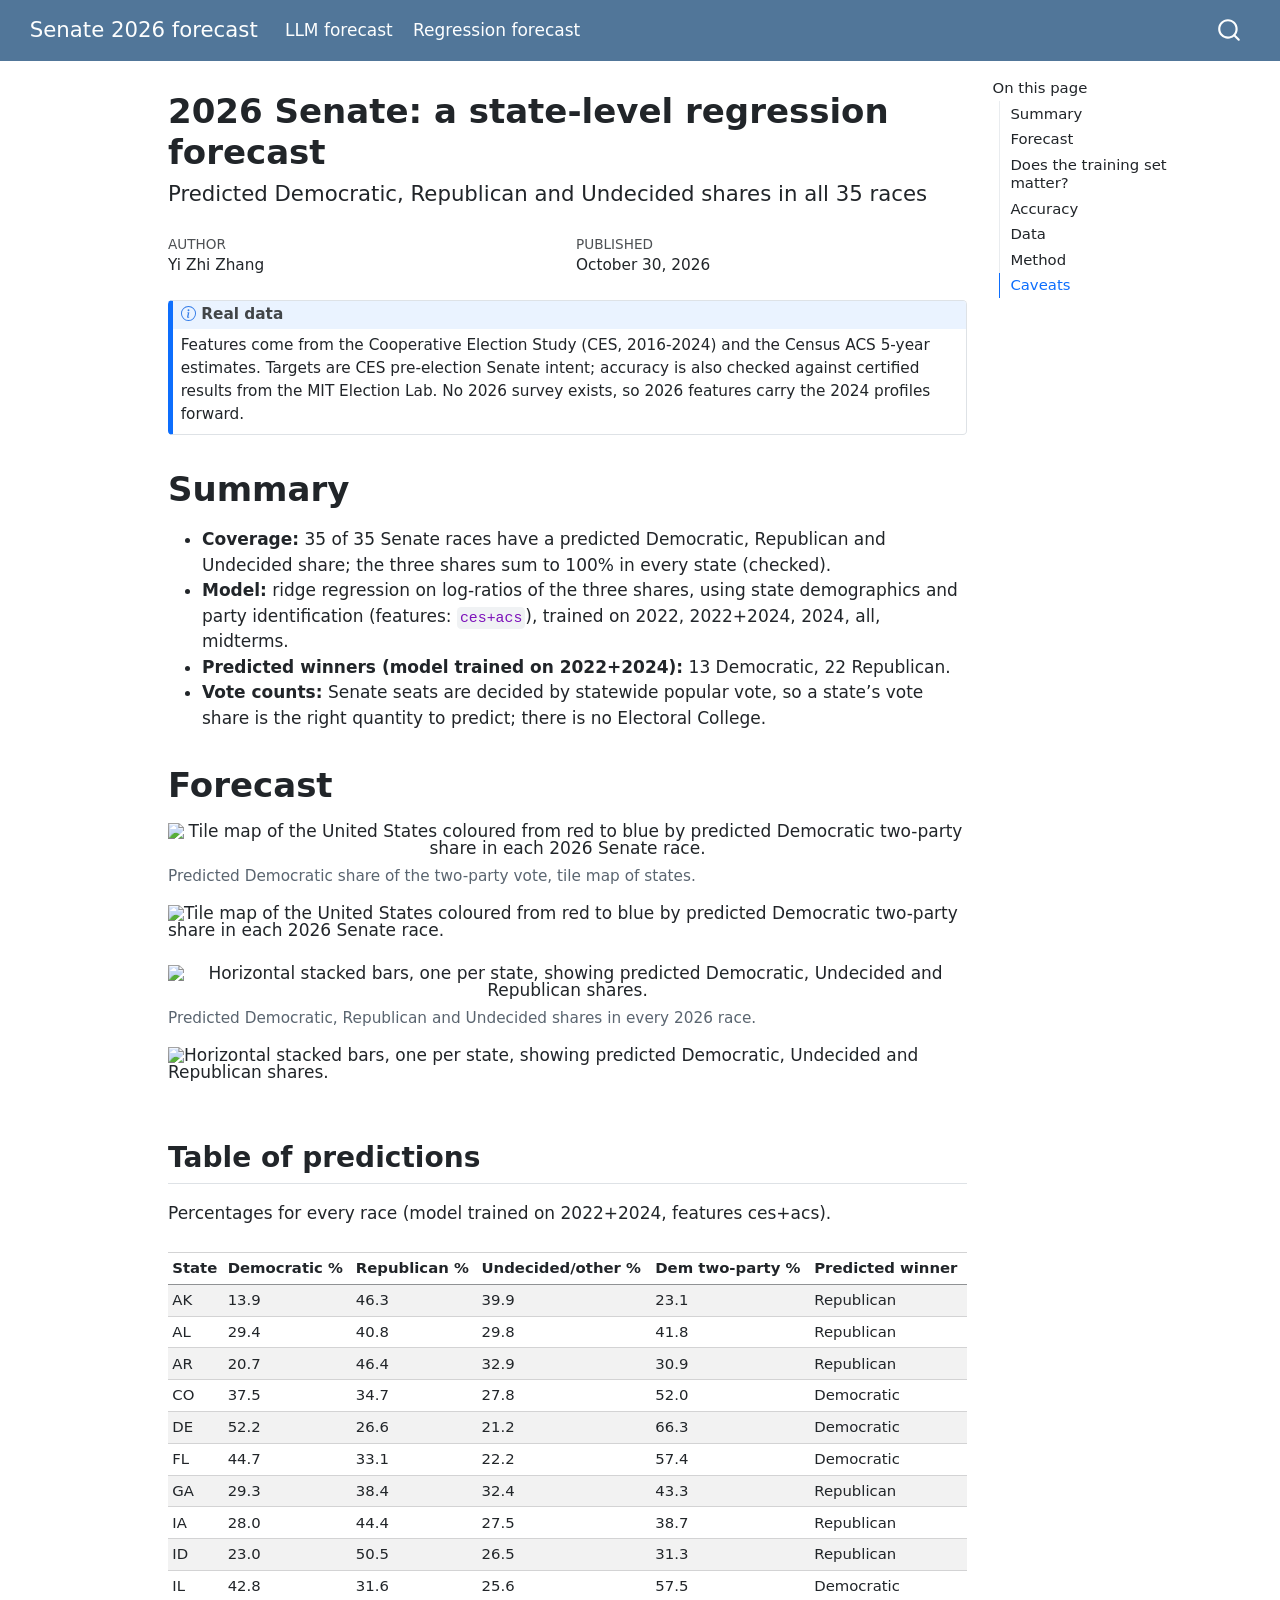
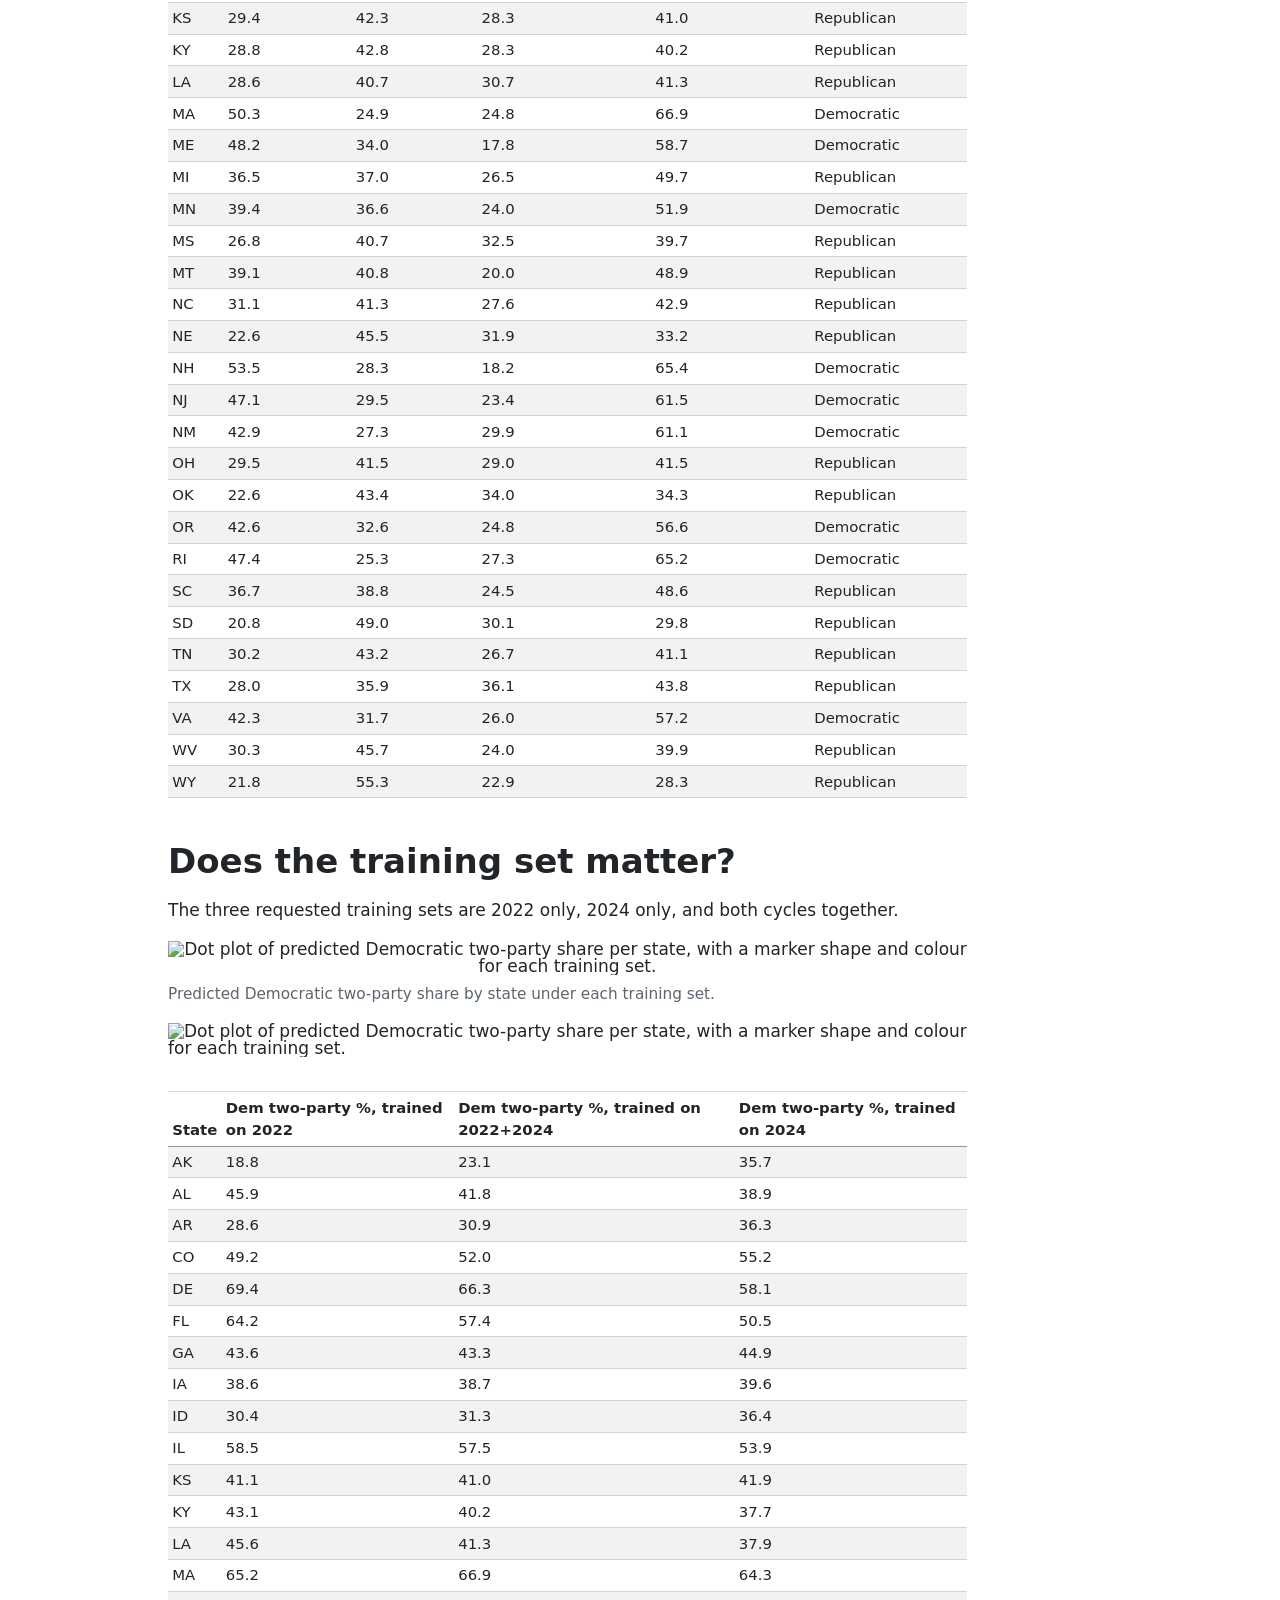
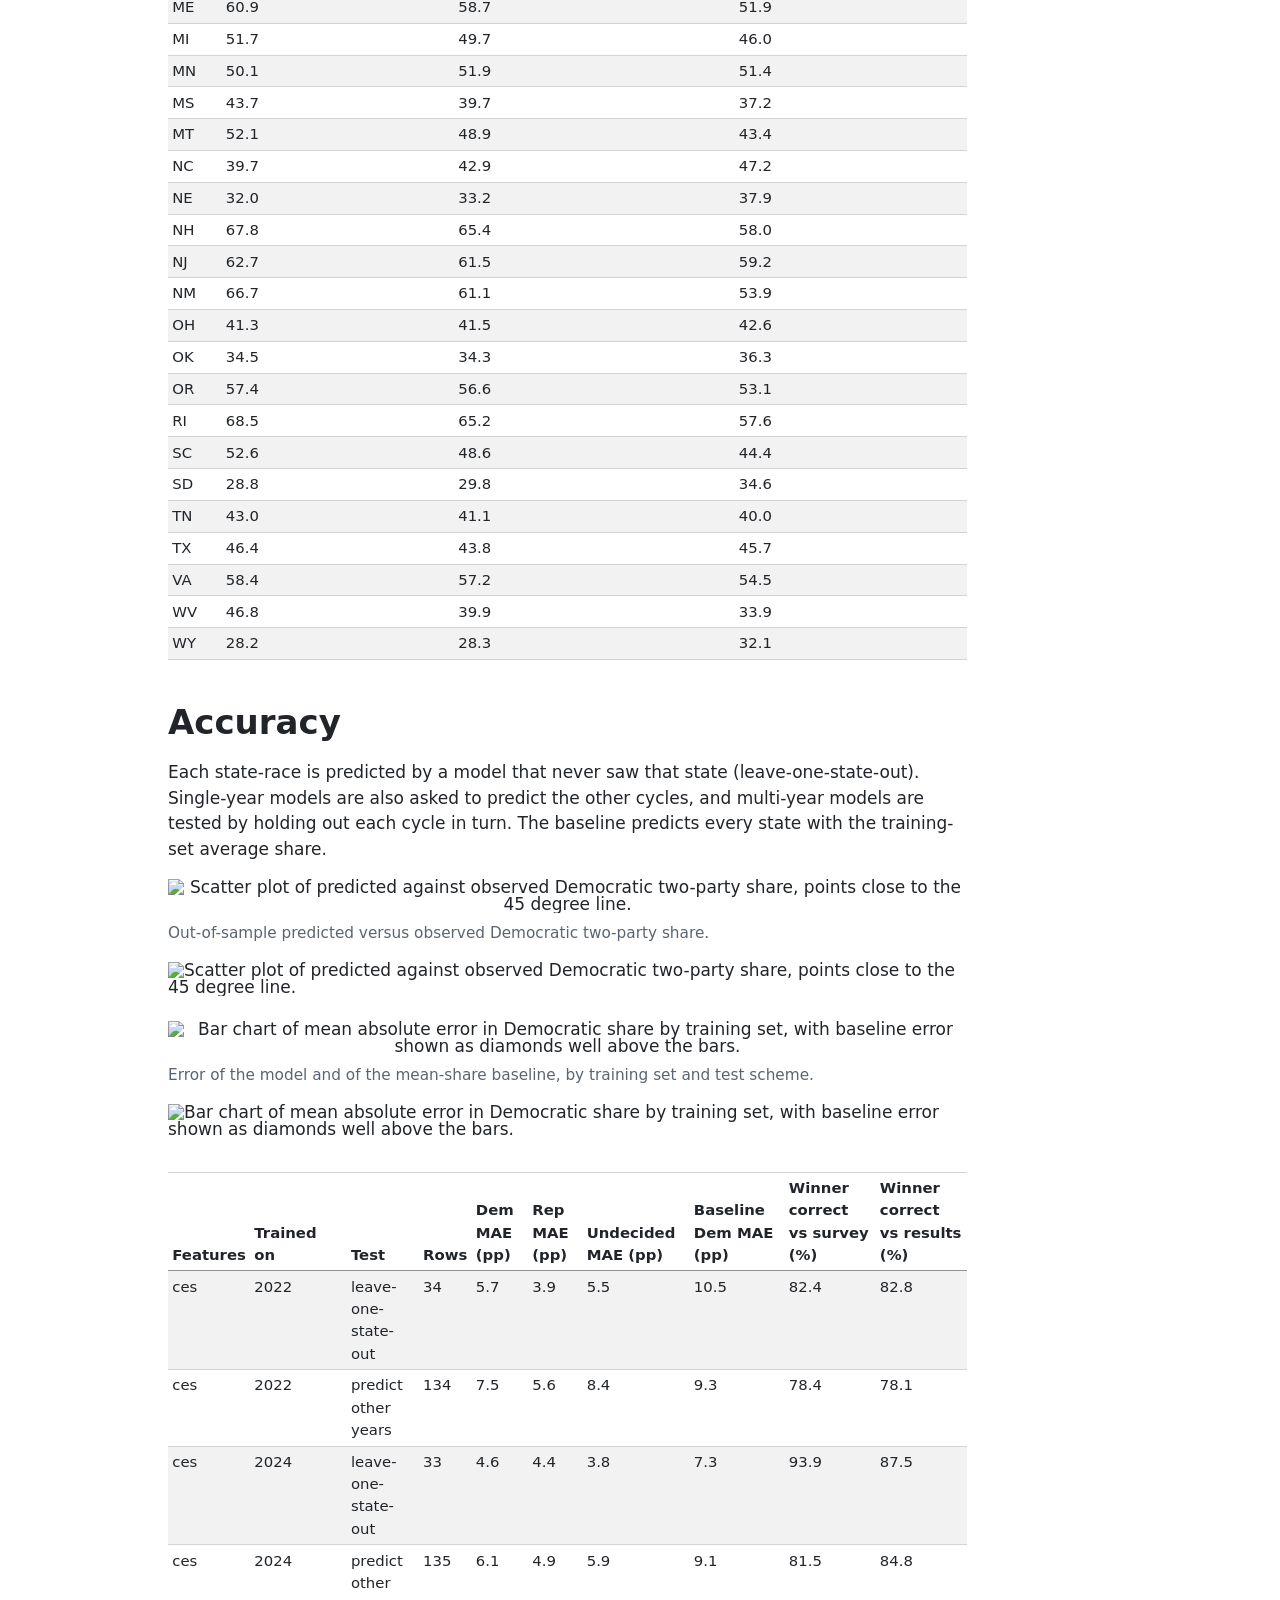
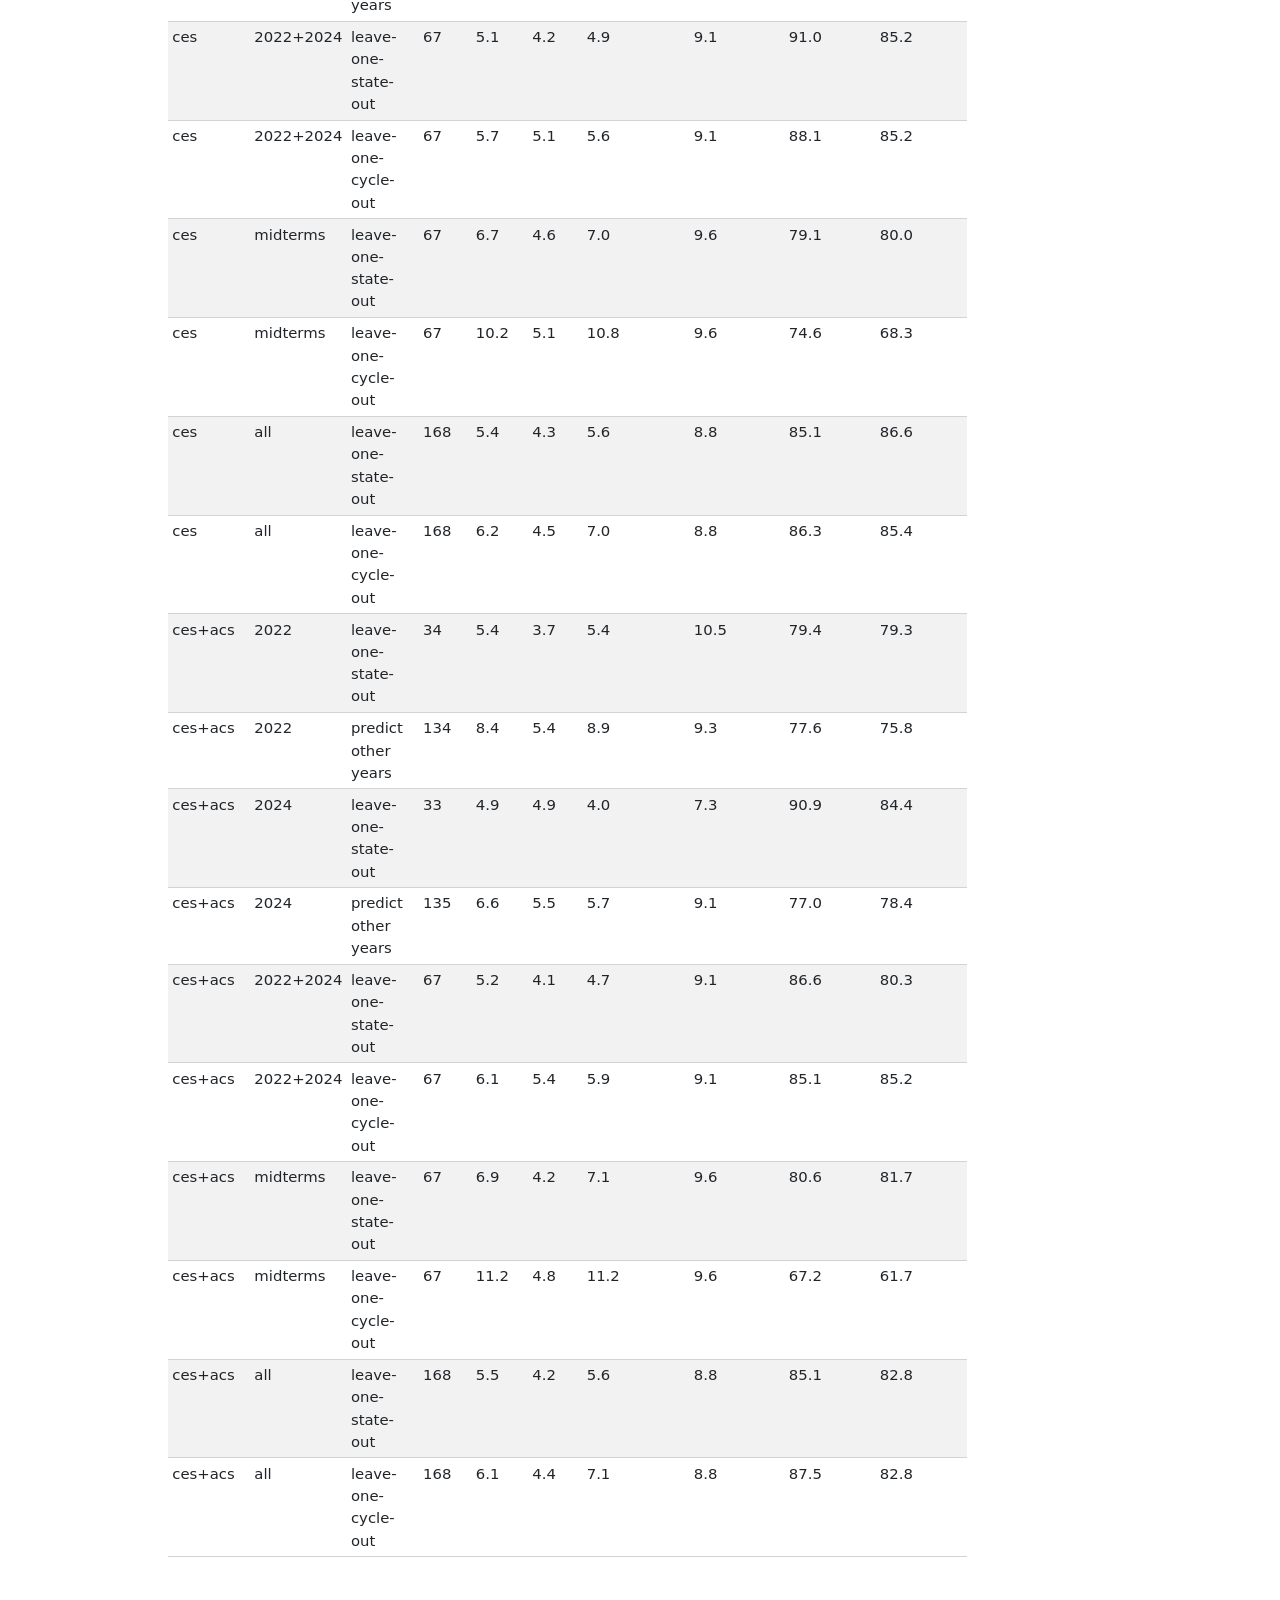
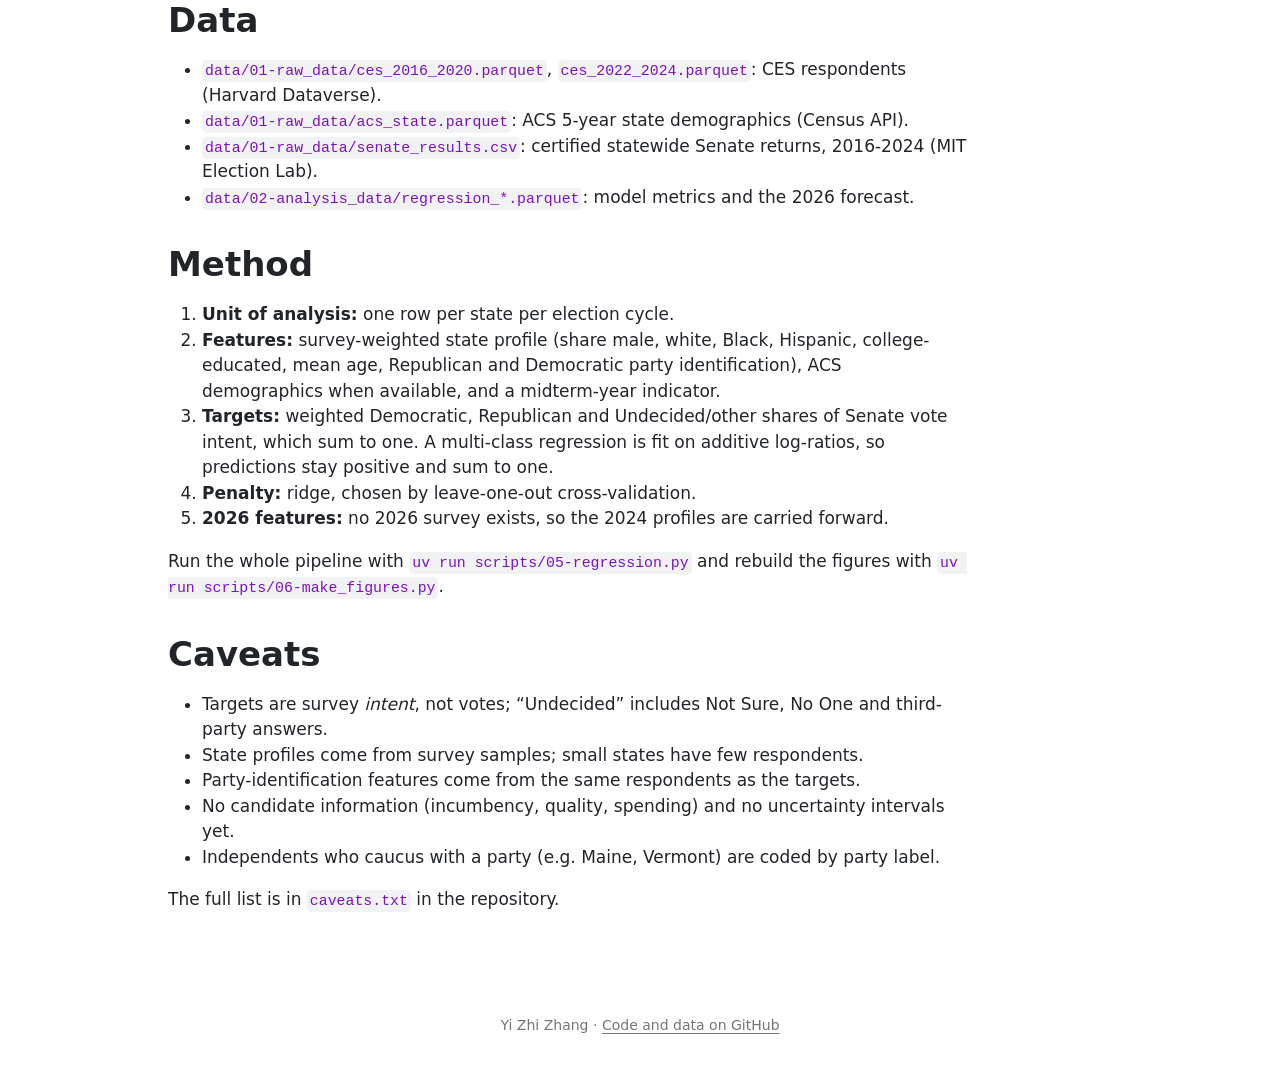
==== docs/regression.html @ 0a567d6d "Switch Quarto regression page to real data and re-render site Co-Authored-By: Claude Sonnet 5.5 <nor" ====
<!DOCTYPE html>
<html xmlns="http://www.w3.org/1999/xhtml" lang="en" xml:lang="en"><head>

<meta charset="utf-8">
<meta name="generator" content="quarto-1.10.20">

<meta name="viewport" content="width=device-width, initial-scale=1.0, user-scalable=yes">

<meta name="author" content="Yi Zhi Zhang">
<meta name="dcterms.date" content="2026-10-30">

<title>2026 Senate: a state-level regression forecast – Senate 2026 forecast</title>
<style>
/* Default styles provided by pandoc.
** See https://pandoc.org/MANUAL.html#variables-for-html for config info.
*/
span.smallcaps{font-variant: small-caps;}
div.columns{display: flex; gap: 1.5em;}
div.column{flex: auto;}
@media screen {
div.columns{gap: min(4vw, 1.5em);}
div.column{overflow-x: auto;}
}
div.hanging-indent{margin-left: 1.5em; text-indent: -1.5em;}
ul.task-list{list-style: none;}
ul.task-list li input[type="checkbox"] {
  width: 0.8em;
  margin: 0 0.8em 0.2em -1em; /* quarto-specific, see https://github.com/quarto-dev/quarto-cli/issues/4556 */ 
  vertical-align: middle;
}
</style>


<script src="https://cdn.jsdelivr.net/npm/jquery@3.5.1/dist/jquery.min.js" integrity="sha384-ZvpUoO/+PpLXR1lu4jmpXWu80pZlYUAfxl5NsBMWOEPSjUn/6Z/hRTt8+pR6L4N2" crossorigin="anonymous"></script><script src="site_libs/quarto-nav/quarto-nav.js"></script>
<script src="site_libs/quarto-nav/headroom.min.js"></script>
<script src="site_libs/clipboard/clipboard.min.js"></script>
<script src="site_libs/quarto-search/autocomplete.umd.js"></script>
<script src="site_libs/quarto-search/fuse.min.js"></script>
<script src="site_libs/quarto-search/quarto-search.js"></script>
<meta name="quarto:offset" content="./">
<script src="site_libs/quarto-html/quarto.js" type="module"></script>
<script src="site_libs/quarto-html/tabsets/tabsets.js" type="module"></script>
<script src="site_libs/quarto-html/popper.min.js"></script>
<script src="site_libs/quarto-html/tippy.umd.min.js"></script>
<script src="site_libs/quarto-html/anchor.min.js"></script>
<link href="site_libs/quarto-html/tippy.css" rel="stylesheet">
<link href="site_libs/quarto-html/quarto-syntax-highlighting-17888a1159294d3eb470f19f6f52f5a5.css" rel="stylesheet" id="quarto-text-highlighting-styles">
<script src="site_libs/bootstrap/bootstrap.min.js"></script>
<link href="site_libs/bootstrap/bootstrap-icons.css" rel="stylesheet">
<link href="site_libs/bootstrap/bootstrap-8bd6d664370f372d918cdad7af0aea2b.min.css" rel="stylesheet" append-hash="true" id="quarto-bootstrap" data-mode="light">
<script id="quarto-search-options" type="application/json">{
  "location": "navbar",
  "copy-button": false,
  "collapse-after": 3,
  "panel-placement": "end",
  "type": "overlay",
  "limit": 50,
  "keyboard-shortcut": [
    "f",
    "/",
    "s"
  ],
  "show-item-context": false,
  "language": {
    "search-no-results-text": "No results",
    "search-matching-documents-text": "matching documents",
    "search-copy-link-title": "Copy link to search",
    "search-hide-matches-text": "Hide additional matches",
    "search-more-match-text": "more match in this document",
    "search-more-matches-text": "more matches in this document",
    "search-clear-button-title": "Clear",
    "search-text-placeholder": "",
    "search-detached-cancel-button-title": "Cancel",
    "search-submit-button-title": "Submit",
    "search-label": "Search"
  }
}</script>
<script src="https://cdn.jsdelivr.net/npm/requirejs@2.3.6/require.min.js" integrity="sha384-c9c+LnTbwQ3aujuU7ULEPVvgLs+Fn6fJUvIGTsuu1ZcCf11fiEubah0ttpca4ntM sha384-6V1/AdqZRWk1KAlWbKBlGhN7VG4iE/yAZcO6NZPMF8od0vukrvr0tg4qY6NSrItx" crossorigin="anonymous"></script>

<script type="application/javascript">define('jquery', [],function() {return window.jQuery;})</script>


</head>

<body class="nav-fixed quarto-light">

<div id="quarto-search-results"></div>
  <header id="quarto-header" class="headroom fixed-top">
    <nav class="navbar navbar-expand-lg " data-bs-theme="dark">
      <div class="navbar-container container-fluid">
      <div class="navbar-brand-container mx-auto">
    <a class="navbar-brand" href="./index.html">
    <span class="navbar-title">Senate 2026 forecast</span>
    </a>
  </div>
            <div id="quarto-search" class="" title="Search"></div>
          <button class="navbar-toggler" type="button" data-bs-toggle="collapse" data-bs-target="#navbarCollapse" aria-controls="navbarCollapse" role="menu" aria-expanded="false" aria-label="Toggle navigation" onclick="if (window.quartoToggleHeadroom) { window.quartoToggleHeadroom(); }">
  <span class="navbar-toggler-icon"></span>
</button>
          <div class="collapse navbar-collapse" id="navbarCollapse">
            <ul class="navbar-nav navbar-nav-scroll me-auto">
  <li class="nav-item">
    <a class="nav-link" href="./index.html"> 
<span class="menu-text">LLM forecast</span></a>
  </li>  
  <li class="nav-item">
    <a class="nav-link active" href="./regression.html" aria-current="page"> 
<span class="menu-text">Regression forecast</span></a>
  </li>  
</ul>
          </div> <!-- /navcollapse -->
            <div class="quarto-navbar-tools">
</div>
      </div> <!-- /container-fluid -->
    </nav>
</header>
<!-- content -->
<div id="quarto-content" class="quarto-container page-columns page-rows-contents page-layout-article page-navbar">
<!-- sidebar -->
<!-- margin-sidebar -->
    <div id="quarto-margin-sidebar" class="sidebar margin-sidebar">
        <nav id="TOC" role="doc-toc" class="toc-active">
    <h2 id="toc-title">On this page</h2>
   
  <ul>
  <li><a href="#summary" id="toc-summary" class="nav-link active" data-scroll-target="#summary">Summary</a></li>
  <li><a href="#forecast" id="toc-forecast" class="nav-link" data-scroll-target="#forecast">Forecast</a>
  <ul class="collapse">
  <li><a href="#table-of-predictions" id="toc-table-of-predictions" class="nav-link" data-scroll-target="#table-of-predictions">Table of predictions</a></li>
  </ul></li>
  <li><a href="#does-the-training-set-matter" id="toc-does-the-training-set-matter" class="nav-link" data-scroll-target="#does-the-training-set-matter">Does the training set matter?</a></li>
  <li><a href="#accuracy" id="toc-accuracy" class="nav-link" data-scroll-target="#accuracy">Accuracy</a></li>
  <li><a href="#data" id="toc-data" class="nav-link" data-scroll-target="#data">Data</a></li>
  <li><a href="#method" id="toc-method" class="nav-link" data-scroll-target="#method">Method</a></li>
  <li><a href="#caveats" id="toc-caveats" class="nav-link" data-scroll-target="#caveats">Caveats</a></li>
  </ul>
</nav>
    </div>
<!-- main -->
<main class="content" id="quarto-document-content">

<header id="title-block-header" class="quarto-title-block default">
<div class="quarto-title">
<h1 class="title">2026 Senate: a state-level regression forecast</h1>
<p class="subtitle lead">Predicted Democratic, Republican and Undecided shares in all 35 races</p>
</div>



<div class="quarto-title-meta">

    <div>
    <div class="quarto-title-meta-heading">Author</div>
    <div class="quarto-title-meta-contents">
             <p>Yi Zhi Zhang </p>
          </div>
  </div>
    
    <div>
    <div class="quarto-title-meta-heading">Published</div>
    <div class="quarto-title-meta-contents">
      <p class="date">October 30, 2026</p>
    </div>
  </div>
  
    
  </div>
  


</header>


<div class="callout callout-style-default callout-note callout-titled">
<div class="callout-header d-flex align-content-center">
<div class="callout-icon-container">
<i class="callout-icon"></i>
</div>
<div class="callout-title-container flex-fill">
<span class="screen-reader-only">Note</span>Real data
</div>
</div>
<div class="callout-body-container callout-body">
<p>Features come from the Cooperative Election Study (CES, 2016-2024) and the Census ACS 5-year estimates. Targets are CES pre-election Senate intent; accuracy is also checked against certified results from the MIT Election Lab. No 2026 survey exists, so 2026 features carry the 2024 profiles forward.</p>
</div>
</div>
<section id="summary" class="level1">
<h1>Summary</h1>
<ul>
<li><strong>Coverage:</strong> 35 of 35 Senate races have a predicted Democratic, Republican and Undecided share; the three shares sum to 100% in every state (checked).</li>
<li><strong>Model:</strong> ridge regression on log-ratios of the three shares, using state demographics and party identification (features: <code>ces+acs</code>), trained on 2022, 2022+2024, 2024, all, midterms.</li>
<li><strong>Predicted winners (model trained on 2022+2024):</strong> 13 Democratic, 22 Republican.</li>
<li><strong>Vote counts:</strong> Senate seats are decided by statewide popular vote, so a state’s vote share is the right quantity to predict; there is no Electoral College.</li>
</ul>
</section>
<section id="forecast" class="level1">
<h1>Forecast</h1>
<div id="396c1d71" class="cell" data-execution_count="4">
<div class="cell-output cell-output-display">
<div class="quarto-figure quarto-figure-center">
<figure class="figure">
<p><img src="regression_files/figure-html/cell-5-output-1.png" alt="Tile map of the United States coloured from red to blue by predicted Democratic two-party share in each 2026 Senate race." width="772" height="503" class="figure-img"></p>
<figcaption>Predicted Democratic share of the two-party vote, tile map of states.</figcaption>
</figure>
</div>
</div>
<div class="cell-output cell-output-display" data-execution_count="4">
<div>
<figure class="figure">
<p><img src="regression_files/figure-html/cell-5-output-2.png" alt="Tile map of the United States coloured from red to blue by predicted Democratic two-party share in each 2026 Senate race." width="772" height="503" class="figure-img"></p>
</figure>
</div>
</div>
</div>
<div id="277488fe" class="cell" data-execution_count="5">
<div class="cell-output cell-output-display">
<div class="quarto-figure quarto-figure-center">
<figure class="figure">
<p><img src="regression_files/figure-html/cell-6-output-1.png" alt="Horizontal stacked bars, one per state, showing predicted Democratic, Undecided and Republican shares." width="678" height="870" class="figure-img"></p>
<figcaption>Predicted Democratic, Republican and Undecided shares in every 2026 race.</figcaption>
</figure>
</div>
</div>
<div class="cell-output cell-output-display" data-execution_count="5">
<div>
<figure class="figure">
<p><img src="regression_files/figure-html/cell-6-output-2.png" alt="Horizontal stacked bars, one per state, showing predicted Democratic, Undecided and Republican shares." width="678" height="870" class="figure-img"></p>
</figure>
</div>
</div>
</div>
<section id="table-of-predictions" class="level2">
<h2 class="anchored" data-anchor-id="table-of-predictions">Table of predictions</h2>
<p>Percentages for every race (model trained on 2022+2024, features ces+acs).</p>
<div id="df6c0bb0" class="cell" data-execution_count="6">
<div class="cell-output cell-output-display">
<table class="dataframe table table-sm caption-top table-striped small">
<thead>
<tr class="header">
<th data-quarto-table-cell-role="th">State</th>
<th data-quarto-table-cell-role="th">Democratic %</th>
<th data-quarto-table-cell-role="th">Republican %</th>
<th data-quarto-table-cell-role="th">Undecided/other %</th>
<th data-quarto-table-cell-role="th">Dem two-party %</th>
<th data-quarto-table-cell-role="th">Predicted winner</th>
</tr>
</thead>
<tbody>
<tr class="odd">
<td>AK</td>
<td>13.9</td>
<td>46.3</td>
<td>39.9</td>
<td>23.1</td>
<td>Republican</td>
</tr>
<tr class="even">
<td>AL</td>
<td>29.4</td>
<td>40.8</td>
<td>29.8</td>
<td>41.8</td>
<td>Republican</td>
</tr>
<tr class="odd">
<td>AR</td>
<td>20.7</td>
<td>46.4</td>
<td>32.9</td>
<td>30.9</td>
<td>Republican</td>
</tr>
<tr class="even">
<td>CO</td>
<td>37.5</td>
<td>34.7</td>
<td>27.8</td>
<td>52.0</td>
<td>Democratic</td>
</tr>
<tr class="odd">
<td>DE</td>
<td>52.2</td>
<td>26.6</td>
<td>21.2</td>
<td>66.3</td>
<td>Democratic</td>
</tr>
<tr class="even">
<td>FL</td>
<td>44.7</td>
<td>33.1</td>
<td>22.2</td>
<td>57.4</td>
<td>Democratic</td>
</tr>
<tr class="odd">
<td>GA</td>
<td>29.3</td>
<td>38.4</td>
<td>32.4</td>
<td>43.3</td>
<td>Republican</td>
</tr>
<tr class="even">
<td>IA</td>
<td>28.0</td>
<td>44.4</td>
<td>27.5</td>
<td>38.7</td>
<td>Republican</td>
</tr>
<tr class="odd">
<td>ID</td>
<td>23.0</td>
<td>50.5</td>
<td>26.5</td>
<td>31.3</td>
<td>Republican</td>
</tr>
<tr class="even">
<td>IL</td>
<td>42.8</td>
<td>31.6</td>
<td>25.6</td>
<td>57.5</td>
<td>Democratic</td>
</tr>
<tr class="odd">
<td>KS</td>
<td>29.4</td>
<td>42.3</td>
<td>28.3</td>
<td>41.0</td>
<td>Republican</td>
</tr>
<tr class="even">
<td>KY</td>
<td>28.8</td>
<td>42.8</td>
<td>28.3</td>
<td>40.2</td>
<td>Republican</td>
</tr>
<tr class="odd">
<td>LA</td>
<td>28.6</td>
<td>40.7</td>
<td>30.7</td>
<td>41.3</td>
<td>Republican</td>
</tr>
<tr class="even">
<td>MA</td>
<td>50.3</td>
<td>24.9</td>
<td>24.8</td>
<td>66.9</td>
<td>Democratic</td>
</tr>
<tr class="odd">
<td>ME</td>
<td>48.2</td>
<td>34.0</td>
<td>17.8</td>
<td>58.7</td>
<td>Democratic</td>
</tr>
<tr class="even">
<td>MI</td>
<td>36.5</td>
<td>37.0</td>
<td>26.5</td>
<td>49.7</td>
<td>Republican</td>
</tr>
<tr class="odd">
<td>MN</td>
<td>39.4</td>
<td>36.6</td>
<td>24.0</td>
<td>51.9</td>
<td>Democratic</td>
</tr>
<tr class="even">
<td>MS</td>
<td>26.8</td>
<td>40.7</td>
<td>32.5</td>
<td>39.7</td>
<td>Republican</td>
</tr>
<tr class="odd">
<td>MT</td>
<td>39.1</td>
<td>40.8</td>
<td>20.0</td>
<td>48.9</td>
<td>Republican</td>
</tr>
<tr class="even">
<td>NC</td>
<td>31.1</td>
<td>41.3</td>
<td>27.6</td>
<td>42.9</td>
<td>Republican</td>
</tr>
<tr class="odd">
<td>NE</td>
<td>22.6</td>
<td>45.5</td>
<td>31.9</td>
<td>33.2</td>
<td>Republican</td>
</tr>
<tr class="even">
<td>NH</td>
<td>53.5</td>
<td>28.3</td>
<td>18.2</td>
<td>65.4</td>
<td>Democratic</td>
</tr>
<tr class="odd">
<td>NJ</td>
<td>47.1</td>
<td>29.5</td>
<td>23.4</td>
<td>61.5</td>
<td>Democratic</td>
</tr>
<tr class="even">
<td>NM</td>
<td>42.9</td>
<td>27.3</td>
<td>29.9</td>
<td>61.1</td>
<td>Democratic</td>
</tr>
<tr class="odd">
<td>OH</td>
<td>29.5</td>
<td>41.5</td>
<td>29.0</td>
<td>41.5</td>
<td>Republican</td>
</tr>
<tr class="even">
<td>OK</td>
<td>22.6</td>
<td>43.4</td>
<td>34.0</td>
<td>34.3</td>
<td>Republican</td>
</tr>
<tr class="odd">
<td>OR</td>
<td>42.6</td>
<td>32.6</td>
<td>24.8</td>
<td>56.6</td>
<td>Democratic</td>
</tr>
<tr class="even">
<td>RI</td>
<td>47.4</td>
<td>25.3</td>
<td>27.3</td>
<td>65.2</td>
<td>Democratic</td>
</tr>
<tr class="odd">
<td>SC</td>
<td>36.7</td>
<td>38.8</td>
<td>24.5</td>
<td>48.6</td>
<td>Republican</td>
</tr>
<tr class="even">
<td>SD</td>
<td>20.8</td>
<td>49.0</td>
<td>30.1</td>
<td>29.8</td>
<td>Republican</td>
</tr>
<tr class="odd">
<td>TN</td>
<td>30.2</td>
<td>43.2</td>
<td>26.7</td>
<td>41.1</td>
<td>Republican</td>
</tr>
<tr class="even">
<td>TX</td>
<td>28.0</td>
<td>35.9</td>
<td>36.1</td>
<td>43.8</td>
<td>Republican</td>
</tr>
<tr class="odd">
<td>VA</td>
<td>42.3</td>
<td>31.7</td>
<td>26.0</td>
<td>57.2</td>
<td>Democratic</td>
</tr>
<tr class="even">
<td>WV</td>
<td>30.3</td>
<td>45.7</td>
<td>24.0</td>
<td>39.9</td>
<td>Republican</td>
</tr>
<tr class="odd">
<td>WY</td>
<td>21.8</td>
<td>55.3</td>
<td>22.9</td>
<td>28.3</td>
<td>Republican</td>
</tr>
</tbody>
</table>
</div>
</div>
</section>
</section>
<section id="does-the-training-set-matter" class="level1">
<h1>Does the training set matter?</h1>
<p>The three requested training sets are 2022 only, 2024 only, and both cycles together.</p>
<div id="3afd5ef2" class="cell" data-execution_count="7">
<div class="cell-output cell-output-display">
<div class="quarto-figure quarto-figure-center">
<figure class="figure">
<p><img src="regression_files/figure-html/cell-8-output-1.png" alt="Dot plot of predicted Democratic two-party share per state, with a marker shape and colour for each training set." width="678" height="870" class="figure-img"></p>
<figcaption>Predicted Democratic two-party share by state under each training set.</figcaption>
</figure>
</div>
</div>
<div class="cell-output cell-output-display" data-execution_count="7">
<div>
<figure class="figure">
<p><img src="regression_files/figure-html/cell-8-output-2.png" alt="Dot plot of predicted Democratic two-party share per state, with a marker shape and colour for each training set." width="678" height="870" class="figure-img"></p>
</figure>
</div>
</div>
</div>
<div id="de69ce9c" class="cell" data-execution_count="8">
<div class="cell-output cell-output-display">
<table class="dataframe table table-sm caption-top table-striped small">
<thead>
<tr class="header">
<th data-quarto-table-cell-role="th">State</th>
<th data-quarto-table-cell-role="th">Dem two-party %, trained on 2022</th>
<th data-quarto-table-cell-role="th">Dem two-party %, trained on 2022+2024</th>
<th data-quarto-table-cell-role="th">Dem two-party %, trained on 2024</th>
</tr>
</thead>
<tbody>
<tr class="odd">
<td>AK</td>
<td>18.8</td>
<td>23.1</td>
<td>35.7</td>
</tr>
<tr class="even">
<td>AL</td>
<td>45.9</td>
<td>41.8</td>
<td>38.9</td>
</tr>
<tr class="odd">
<td>AR</td>
<td>28.6</td>
<td>30.9</td>
<td>36.3</td>
</tr>
<tr class="even">
<td>CO</td>
<td>49.2</td>
<td>52.0</td>
<td>55.2</td>
</tr>
<tr class="odd">
<td>DE</td>
<td>69.4</td>
<td>66.3</td>
<td>58.1</td>
</tr>
<tr class="even">
<td>FL</td>
<td>64.2</td>
<td>57.4</td>
<td>50.5</td>
</tr>
<tr class="odd">
<td>GA</td>
<td>43.6</td>
<td>43.3</td>
<td>44.9</td>
</tr>
<tr class="even">
<td>IA</td>
<td>38.6</td>
<td>38.7</td>
<td>39.6</td>
</tr>
<tr class="odd">
<td>ID</td>
<td>30.4</td>
<td>31.3</td>
<td>36.4</td>
</tr>
<tr class="even">
<td>IL</td>
<td>58.5</td>
<td>57.5</td>
<td>53.9</td>
</tr>
<tr class="odd">
<td>KS</td>
<td>41.1</td>
<td>41.0</td>
<td>41.9</td>
</tr>
<tr class="even">
<td>KY</td>
<td>43.1</td>
<td>40.2</td>
<td>37.7</td>
</tr>
<tr class="odd">
<td>LA</td>
<td>45.6</td>
<td>41.3</td>
<td>37.9</td>
</tr>
<tr class="even">
<td>MA</td>
<td>65.2</td>
<td>66.9</td>
<td>64.3</td>
</tr>
<tr class="odd">
<td>ME</td>
<td>60.9</td>
<td>58.7</td>
<td>51.9</td>
</tr>
<tr class="even">
<td>MI</td>
<td>51.7</td>
<td>49.7</td>
<td>46.0</td>
</tr>
<tr class="odd">
<td>MN</td>
<td>50.1</td>
<td>51.9</td>
<td>51.4</td>
</tr>
<tr class="even">
<td>MS</td>
<td>43.7</td>
<td>39.7</td>
<td>37.2</td>
</tr>
<tr class="odd">
<td>MT</td>
<td>52.1</td>
<td>48.9</td>
<td>43.4</td>
</tr>
<tr class="even">
<td>NC</td>
<td>39.7</td>
<td>42.9</td>
<td>47.2</td>
</tr>
<tr class="odd">
<td>NE</td>
<td>32.0</td>
<td>33.2</td>
<td>37.9</td>
</tr>
<tr class="even">
<td>NH</td>
<td>67.8</td>
<td>65.4</td>
<td>58.0</td>
</tr>
<tr class="odd">
<td>NJ</td>
<td>62.7</td>
<td>61.5</td>
<td>59.2</td>
</tr>
<tr class="even">
<td>NM</td>
<td>66.7</td>
<td>61.1</td>
<td>53.9</td>
</tr>
<tr class="odd">
<td>OH</td>
<td>41.3</td>
<td>41.5</td>
<td>42.6</td>
</tr>
<tr class="even">
<td>OK</td>
<td>34.5</td>
<td>34.3</td>
<td>36.3</td>
</tr>
<tr class="odd">
<td>OR</td>
<td>57.4</td>
<td>56.6</td>
<td>53.1</td>
</tr>
<tr class="even">
<td>RI</td>
<td>68.5</td>
<td>65.2</td>
<td>57.6</td>
</tr>
<tr class="odd">
<td>SC</td>
<td>52.6</td>
<td>48.6</td>
<td>44.4</td>
</tr>
<tr class="even">
<td>SD</td>
<td>28.8</td>
<td>29.8</td>
<td>34.6</td>
</tr>
<tr class="odd">
<td>TN</td>
<td>43.0</td>
<td>41.1</td>
<td>40.0</td>
</tr>
<tr class="even">
<td>TX</td>
<td>46.4</td>
<td>43.8</td>
<td>45.7</td>
</tr>
<tr class="odd">
<td>VA</td>
<td>58.4</td>
<td>57.2</td>
<td>54.5</td>
</tr>
<tr class="even">
<td>WV</td>
<td>46.8</td>
<td>39.9</td>
<td>33.9</td>
</tr>
<tr class="odd">
<td>WY</td>
<td>28.2</td>
<td>28.3</td>
<td>32.1</td>
</tr>
</tbody>
</table>
</div>
</div>
</section>
<section id="accuracy" class="level1">
<h1>Accuracy</h1>
<p>Each state-race is predicted by a model that never saw that state (leave-one-state-out). Single-year models are also asked to predict the other cycles, and multi-year models are tested by holding out each cycle in turn. The baseline predicts every state with the training-set average share.</p>
<div id="022d0199" class="cell" data-execution_count="9">
<div class="cell-output cell-output-display">
<div class="quarto-figure quarto-figure-center">
<figure class="figure">
<p><img src="regression_files/figure-html/cell-10-output-1.png" alt="Scatter plot of predicted against observed Democratic two-party share, points close to the 45 degree line." width="584" height="536" class="figure-img"></p>
<figcaption>Out-of-sample predicted versus observed Democratic two-party share.</figcaption>
</figure>
</div>
</div>
<div class="cell-output cell-output-display" data-execution_count="9">
<div>
<figure class="figure">
<p><img src="regression_files/figure-html/cell-10-output-2.png" alt="Scatter plot of predicted against observed Democratic two-party share, points close to the 45 degree line." width="584" height="536" class="figure-img"></p>
</figure>
</div>
</div>
</div>
<div id="d477cb6b" class="cell" data-execution_count="10">
<div class="cell-output cell-output-display">
<div class="quarto-figure quarto-figure-center">
<figure class="figure">
<p><img src="regression_files/figure-html/cell-11-output-1.png" alt="Bar chart of mean absolute error in Democratic share by training set, with baseline error shown as diamonds well above the bars." width="963" height="480" class="figure-img"></p>
<figcaption>Error of the model and of the mean-share baseline, by training set and test scheme.</figcaption>
</figure>
</div>
</div>
<div class="cell-output cell-output-display" data-execution_count="10">
<div>
<figure class="figure">
<p><img src="regression_files/figure-html/cell-11-output-2.png" alt="Bar chart of mean absolute error in Democratic share by training set, with baseline error shown as diamonds well above the bars." width="963" height="480" class="figure-img"></p>
</figure>
</div>
</div>
</div>
<div id="2a07a1a5" class="cell" data-execution_count="11">
<div class="cell-output cell-output-display">
<table class="dataframe table table-sm caption-top table-striped small">
<thead>
<tr class="header">
<th data-quarto-table-cell-role="th">Features</th>
<th data-quarto-table-cell-role="th">Trained on</th>
<th data-quarto-table-cell-role="th">Test</th>
<th data-quarto-table-cell-role="th">Rows</th>
<th data-quarto-table-cell-role="th">Dem MAE (pp)</th>
<th data-quarto-table-cell-role="th">Rep MAE (pp)</th>
<th data-quarto-table-cell-role="th">Undecided MAE (pp)</th>
<th data-quarto-table-cell-role="th">Baseline Dem MAE (pp)</th>
<th data-quarto-table-cell-role="th">Winner correct vs survey (%)</th>
<th data-quarto-table-cell-role="th">Winner correct vs results (%)</th>
</tr>
</thead>
<tbody>
<tr class="odd">
<td>ces</td>
<td>2022</td>
<td>leave-one-state-out</td>
<td>34</td>
<td>5.7</td>
<td>3.9</td>
<td>5.5</td>
<td>10.5</td>
<td>82.4</td>
<td>82.8</td>
</tr>
<tr class="even">
<td>ces</td>
<td>2022</td>
<td>predict other years</td>
<td>134</td>
<td>7.5</td>
<td>5.6</td>
<td>8.4</td>
<td>9.3</td>
<td>78.4</td>
<td>78.1</td>
</tr>
<tr class="odd">
<td>ces</td>
<td>2024</td>
<td>leave-one-state-out</td>
<td>33</td>
<td>4.6</td>
<td>4.4</td>
<td>3.8</td>
<td>7.3</td>
<td>93.9</td>
<td>87.5</td>
</tr>
<tr class="even">
<td>ces</td>
<td>2024</td>
<td>predict other years</td>
<td>135</td>
<td>6.1</td>
<td>4.9</td>
<td>5.9</td>
<td>9.1</td>
<td>81.5</td>
<td>84.8</td>
</tr>
<tr class="odd">
<td>ces</td>
<td>2022+2024</td>
<td>leave-one-state-out</td>
<td>67</td>
<td>5.1</td>
<td>4.2</td>
<td>4.9</td>
<td>9.1</td>
<td>91.0</td>
<td>85.2</td>
</tr>
<tr class="even">
<td>ces</td>
<td>2022+2024</td>
<td>leave-one-cycle-out</td>
<td>67</td>
<td>5.7</td>
<td>5.1</td>
<td>5.6</td>
<td>9.1</td>
<td>88.1</td>
<td>85.2</td>
</tr>
<tr class="odd">
<td>ces</td>
<td>midterms</td>
<td>leave-one-state-out</td>
<td>67</td>
<td>6.7</td>
<td>4.6</td>
<td>7.0</td>
<td>9.6</td>
<td>79.1</td>
<td>80.0</td>
</tr>
<tr class="even">
<td>ces</td>
<td>midterms</td>
<td>leave-one-cycle-out</td>
<td>67</td>
<td>10.2</td>
<td>5.1</td>
<td>10.8</td>
<td>9.6</td>
<td>74.6</td>
<td>68.3</td>
</tr>
<tr class="odd">
<td>ces</td>
<td>all</td>
<td>leave-one-state-out</td>
<td>168</td>
<td>5.4</td>
<td>4.3</td>
<td>5.6</td>
<td>8.8</td>
<td>85.1</td>
<td>86.6</td>
</tr>
<tr class="even">
<td>ces</td>
<td>all</td>
<td>leave-one-cycle-out</td>
<td>168</td>
<td>6.2</td>
<td>4.5</td>
<td>7.0</td>
<td>8.8</td>
<td>86.3</td>
<td>85.4</td>
</tr>
<tr class="odd">
<td>ces+acs</td>
<td>2022</td>
<td>leave-one-state-out</td>
<td>34</td>
<td>5.4</td>
<td>3.7</td>
<td>5.4</td>
<td>10.5</td>
<td>79.4</td>
<td>79.3</td>
</tr>
<tr class="even">
<td>ces+acs</td>
<td>2022</td>
<td>predict other years</td>
<td>134</td>
<td>8.4</td>
<td>5.4</td>
<td>8.9</td>
<td>9.3</td>
<td>77.6</td>
<td>75.8</td>
</tr>
<tr class="odd">
<td>ces+acs</td>
<td>2024</td>
<td>leave-one-state-out</td>
<td>33</td>
<td>4.9</td>
<td>4.9</td>
<td>4.0</td>
<td>7.3</td>
<td>90.9</td>
<td>84.4</td>
</tr>
<tr class="even">
<td>ces+acs</td>
<td>2024</td>
<td>predict other years</td>
<td>135</td>
<td>6.6</td>
<td>5.5</td>
<td>5.7</td>
<td>9.1</td>
<td>77.0</td>
<td>78.4</td>
</tr>
<tr class="odd">
<td>ces+acs</td>
<td>2022+2024</td>
<td>leave-one-state-out</td>
<td>67</td>
<td>5.2</td>
<td>4.1</td>
<td>4.7</td>
<td>9.1</td>
<td>86.6</td>
<td>80.3</td>
</tr>
<tr class="even">
<td>ces+acs</td>
<td>2022+2024</td>
<td>leave-one-cycle-out</td>
<td>67</td>
<td>6.1</td>
<td>5.4</td>
<td>5.9</td>
<td>9.1</td>
<td>85.1</td>
<td>85.2</td>
</tr>
<tr class="odd">
<td>ces+acs</td>
<td>midterms</td>
<td>leave-one-state-out</td>
<td>67</td>
<td>6.9</td>
<td>4.2</td>
<td>7.1</td>
<td>9.6</td>
<td>80.6</td>
<td>81.7</td>
</tr>
<tr class="even">
<td>ces+acs</td>
<td>midterms</td>
<td>leave-one-cycle-out</td>
<td>67</td>
<td>11.2</td>
<td>4.8</td>
<td>11.2</td>
<td>9.6</td>
<td>67.2</td>
<td>61.7</td>
</tr>
<tr class="odd">
<td>ces+acs</td>
<td>all</td>
<td>leave-one-state-out</td>
<td>168</td>
<td>5.5</td>
<td>4.2</td>
<td>5.6</td>
<td>8.8</td>
<td>85.1</td>
<td>82.8</td>
</tr>
<tr class="even">
<td>ces+acs</td>
<td>all</td>
<td>leave-one-cycle-out</td>
<td>168</td>
<td>6.1</td>
<td>4.4</td>
<td>7.1</td>
<td>8.8</td>
<td>87.5</td>
<td>82.8</td>
</tr>
</tbody>
</table>
</div>
</div>
</section>
<section id="data" class="level1">
<h1>Data</h1>
<ul>
<li><code>data/01-raw_data/ces_2016_2020.parquet</code>, <code>ces_2022_2024.parquet</code>: CES respondents (Harvard Dataverse).</li>
<li><code>data/01-raw_data/acs_state.parquet</code>: ACS 5-year state demographics (Census API).</li>
<li><code>data/01-raw_data/senate_results.csv</code>: certified statewide Senate returns, 2016-2024 (MIT Election Lab).</li>
<li><code>data/02-analysis_data/regression_*.parquet</code>: model metrics and the 2026 forecast.</li>
</ul>
</section>
<section id="method" class="level1">
<h1>Method</h1>
<ol type="1">
<li><strong>Unit of analysis:</strong> one row per state per election cycle.</li>
<li><strong>Features:</strong> survey-weighted state profile (share male, white, Black, Hispanic, college-educated, mean age, Republican and Democratic party identification), ACS demographics when available, and a midterm-year indicator.</li>
<li><strong>Targets:</strong> weighted Democratic, Republican and Undecided/other shares of Senate vote intent, which sum to one. A multi-class regression is fit on additive log-ratios, so predictions stay positive and sum to one.</li>
<li><strong>Penalty:</strong> ridge, chosen by leave-one-out cross-validation.</li>
<li><strong>2026 features:</strong> no 2026 survey exists, so the 2024 profiles are carried forward.</li>
</ol>
<p>Run the whole pipeline with <code>uv run scripts/05-regression.py</code> and rebuild the figures with <code>uv run scripts/06-make_figures.py</code>.</p>
</section>
<section id="caveats" class="level1">
<h1>Caveats</h1>
<ul>
<li>Targets are survey <em>intent</em>, not votes; “Undecided” includes Not Sure, No One and third-party answers.</li>
<li>State profiles come from survey samples; small states have few respondents.</li>
<li>Party-identification features come from the same respondents as the targets.</li>
<li>No candidate information (incumbency, quality, spending) and no uncertainty intervals yet.</li>
<li>Independents who caucus with a party (e.g.&nbsp;Maine, Vermont) are coded by party label.</li>
</ul>
<p>The full list is in <code>caveats.txt</code> in the repository.</p>


</section>

</main> <!-- /main -->
<script id="quarto-html-after-body" type="application/javascript">
  window.document.addEventListener("DOMContentLoaded", function (event) {
    const icon = "";
    const anchorJS = new window.AnchorJS();
    anchorJS.options = {
      placement: 'right',
      icon: icon
    };
    anchorJS.add('.anchored');
    const isCodeAnnotation = (el) => {
      for (const clz of el.classList) {
        if (clz.startsWith('code-annotation-')) {                     
          return true;
        }
      }
      return false;
    }
    const onCopySuccess = function(e) {
      // button target
      const button = e.trigger;
      // don't keep focus
      button.blur();
      // flash "checked"
      button.classList.add('code-copy-button-checked');
      var currentTitle = button.getAttribute("title");
      button.setAttribute("title", "Copied!");
      let tooltip;
      if (window.bootstrap) {
        button.setAttribute("data-bs-toggle", "tooltip");
        button.setAttribute("data-bs-placement", "left");
        button.setAttribute("data-bs-title", "Copied!");
        tooltip = new bootstrap.Tooltip(button, 
          { trigger: "manual", 
            customClass: "code-copy-button-tooltip",
            offset: [0, -8]});
        tooltip.show();    
      }
      setTimeout(function() {
        if (tooltip) {
          tooltip.hide();
          button.removeAttribute("data-bs-title");
          button.removeAttribute("data-bs-toggle");
          button.removeAttribute("data-bs-placement");
        }
        button.setAttribute("title", currentTitle);
        button.classList.remove('code-copy-button-checked');
      }, 1000);
      // clear code selection
      e.clearSelection();
    }
    const getTextToCopy = function(trigger) {
      const outerScaffold = trigger.parentElement.cloneNode(true);
      const codeEl = outerScaffold.querySelector('code');
      for (const childEl of codeEl.children) {
        if (isCodeAnnotation(childEl)) {
          childEl.remove();
        }
      }
      return codeEl.innerText;
    }
    const clipboard = new window.ClipboardJS('.code-copy-button:not([data-in-quarto-modal])', {
      text: getTextToCopy
    });
    clipboard.on('success', onCopySuccess);
    if (window.document.getElementById('quarto-embedded-source-code-modal')) {
      const clipboardModal = new window.ClipboardJS('.code-copy-button[data-in-quarto-modal]', {
        text: getTextToCopy,
        container: window.document.getElementById('quarto-embedded-source-code-modal')
      });
      clipboardModal.on('success', onCopySuccess);
    }
      var localhostRegex = new RegExp(/^(?:http|https):\/\/localhost\:?[0-9]*\//);
      var mailtoRegex = new RegExp(/^mailto:/);
        var filterRegex = new RegExp('/' + window.location.host + '/');
      var isInternal = (href) => {
          return filterRegex.test(href) || localhostRegex.test(href) || mailtoRegex.test(href);
      }
      // Inspect non-navigation links and adorn them if external
     var links = window.document.querySelectorAll('a[href]:not(.nav-link):not(.navbar-brand):not(.toc-action):not(.sidebar-link):not(.sidebar-item-toggle):not(.pagination-link):not(.no-external):not([aria-hidden]):not(.dropdown-item):not(.quarto-navigation-tool):not(.about-link)');
      for (var i=0; i<links.length; i++) {
        const link = links[i];
        if (!isInternal(link.href)) {
          // undo the damage that might have been done by quarto-nav.js in the case of
          // links that we want to consider external
          if (link.dataset.originalHref !== undefined) {
            link.href = link.dataset.originalHref;
          }
        }
      }
    function tippyHover(el, contentFn, onTriggerFn, onUntriggerFn) {
      const config = {
        allowHTML: true,
        maxWidth: 500,
        delay: 100,
        arrow: false,
        appendTo: function(el) {
            return el.parentElement;
        },
        interactive: true,
        interactiveBorder: 10,
        theme: 'quarto',
        placement: 'bottom-start',
      };
      if (contentFn) {
        config.content = contentFn;
      }
      if (onTriggerFn) {
        config.onTrigger = onTriggerFn;
      }
      if (onUntriggerFn) {
        config.onUntrigger = onUntriggerFn;
      }
      window.tippy(el, config); 
    }
    const noterefs = window.document.querySelectorAll('a[role="doc-noteref"]');
    for (var i=0; i<noterefs.length; i++) {
      const ref = noterefs[i];
      tippyHover(ref, function() {
        // use id or data attribute instead here
        let href = ref.getAttribute('data-footnote-href') || ref.getAttribute('href');
        try { href = new URL(href).hash; } catch {}
        const id = href.replace(/^#\/?/, "");
        const note = window.document.getElementById(id);
        if (note) {
          return note.innerHTML;
        } else {
          return "";
        }
      });
    }
    const xrefs = window.document.querySelectorAll('a.quarto-xref');
    const processXRef = (id, note) => {
      // Strip column container classes
      const stripColumnClz = (el) => {
        el.classList.remove("page-full", "page-columns");
        if (el.children) {
          for (const child of el.children) {
            stripColumnClz(child);
          }
        }
      }
      stripColumnClz(note)
      if (id === null || id.startsWith('sec-')) {
        // Special case sections, only their first couple elements
        const container = document.createElement("div");
        if (note.children && note.children.length > 2) {
          container.appendChild(note.children[0].cloneNode(true));
          for (let i = 1; i < note.children.length; i++) {
            const child = note.children[i];
            if (child.tagName === "P" && child.innerText === "") {
              continue;
            } else {
              container.appendChild(child.cloneNode(true));
              break;
            }
          }
          if (window.Quarto?.typesetMath) {
            window.Quarto.typesetMath(container);
          }
          return container.innerHTML
        } else {
          if (window.Quarto?.typesetMath) {
            window.Quarto.typesetMath(note);
          }
          return note.innerHTML;
        }
      } else {
        // Remove any anchor links if they are present
        const anchorLink = note.querySelector('a.anchorjs-link');
        if (anchorLink) {
          anchorLink.remove();
        }
        if (window.Quarto?.typesetMath) {
          window.Quarto.typesetMath(note);
        }
        if (note.classList.contains("callout")) {
          return note.outerHTML;
        } else {
          return note.innerHTML;
        }
      }
    }
    for (var i=0; i<xrefs.length; i++) {
      const xref = xrefs[i];
      tippyHover(xref, undefined, function(instance) {
        instance.disable();
        let url = xref.getAttribute('href');
        let hash = undefined; 
        if (url.startsWith('#')) {
          hash = url;
        } else {
          try { hash = new URL(url).hash; } catch {}
        }
        if (hash) {
          const id = hash.replace(/^#\/?/, "");
          const note = window.document.getElementById(id);
          if (note !== null) {
            try {
              const html = processXRef(id, note.cloneNode(true));
              instance.setContent(html);
            } finally {
              instance.enable();
              instance.show();
            }
          } else {
            // See if we can fetch this
            fetch(url.split('#')[0])
            .then(res => res.text())
            .then(html => {
              const parser = new DOMParser();
              const htmlDoc = parser.parseFromString(html, "text/html");
              const note = htmlDoc.getElementById(id);
              if (note !== null) {
                const html = processXRef(id, note);
                instance.setContent(html);
              } 
            }).finally(() => {
              instance.enable();
              instance.show();
            });
          }
        } else {
          // See if we can fetch a full url (with no hash to target)
          // This is a special case and we should probably do some content thinning / targeting
          fetch(url)
          .then(res => res.text())
          .then(html => {
            const parser = new DOMParser();
            const htmlDoc = parser.parseFromString(html, "text/html");
            const note = htmlDoc.querySelector('main.content');
            if (note !== null) {
              // This should only happen for chapter cross references
              // (since there is no id in the URL)
              // remove the first header
              if (note.children.length > 0 && note.children[0].tagName === "HEADER") {
                note.children[0].remove();
              }
              const html = processXRef(null, note);
              instance.setContent(html);
            } 
          }).finally(() => {
            instance.enable();
            instance.show();
          });
        }
      }, function(instance) {
      });
    }
        let selectedAnnoteEl;
        const selectorForAnnotation = ( cell, annotation) => {
          let cellAttr = 'data-code-cell="' + cell + '"';
          let lineAttr = 'data-code-annotation="' +  annotation + '"';
          const selector = 'span[' + cellAttr + '][' + lineAttr + ']';
          return selector;
        }
        const selectCodeLines = (annoteEl) => {
          const doc = window.document;
          const targetCell = annoteEl.getAttribute("data-target-cell");
          const targetAnnotation = annoteEl.getAttribute("data-target-annotation");
          const annoteSpan = window.document.querySelector(selectorForAnnotation(targetCell, targetAnnotation));
          const lines = annoteSpan.getAttribute("data-code-lines").split(",");
          const lineIds = lines.map((line) => {
            return targetCell + "-" + line;
          })
          let top = null;
          let height = null;
          let parent = null;
          if (lineIds.length > 0) {
              //compute the position of the single el (top and bottom and make a div)
              const el = window.document.getElementById(lineIds[0]);
              top = el.offsetTop;
              height = el.offsetHeight;
              parent = el.parentElement.parentElement;
            if (lineIds.length > 1) {
              const lastEl = window.document.getElementById(lineIds[lineIds.length - 1]);
              const bottom = lastEl.offsetTop + lastEl.offsetHeight;
              height = bottom - top;
            }
            if (top !== null && height !== null && parent !== null) {
              // cook up a div (if necessary) and position it 
              let div = window.document.getElementById("code-annotation-line-highlight");
              if (div === null) {
                div = window.document.createElement("div");
                div.setAttribute("id", "code-annotation-line-highlight");
                div.style.position = 'absolute';
                parent.appendChild(div);
              }
              div.style.top = top - 2 + "px";
              div.style.height = height + 4 + "px";
              div.style.left = 0;
              let gutterDiv = window.document.getElementById("code-annotation-line-highlight-gutter");
              if (gutterDiv === null) {
                gutterDiv = window.document.createElement("div");
                gutterDiv.setAttribute("id", "code-annotation-line-highlight-gutter");
                gutterDiv.style.position = 'absolute';
                const codeCell = window.document.getElementById(targetCell);
                const gutter = codeCell.querySelector('.code-annotation-gutter');
                gutter.appendChild(gutterDiv);
              }
              gutterDiv.style.top = top - 2 + "px";
              gutterDiv.style.height = height + 4 + "px";
            }
            selectedAnnoteEl = annoteEl;
          }
        };
        const unselectCodeLines = () => {
          const elementsIds = ["code-annotation-line-highlight", "code-annotation-line-highlight-gutter"];
          elementsIds.forEach((elId) => {
            const div = window.document.getElementById(elId);
            if (div) {
              div.remove();
            }
          });
          selectedAnnoteEl = undefined;
        };
          // Handle positioning of the toggle
      window.addEventListener(
        "resize",
        throttle(() => {
          elRect = undefined;
          if (selectedAnnoteEl) {
            selectCodeLines(selectedAnnoteEl);
          }
        }, 10)
      );
      function throttle(fn, ms) {
      let throttle = false;
      let timer;
        return (...args) => {
          if(!throttle) { // first call gets through
              fn.apply(this, args);
              throttle = true;
          } else { // all the others get throttled
              if(timer) clearTimeout(timer); // cancel #2
              timer = setTimeout(() => {
                fn.apply(this, args);
                timer = throttle = false;
              }, ms);
          }
        };
      }
        // Attach click handler to the DT
        const annoteDls = window.document.querySelectorAll('dt[data-target-cell]');
        for (const annoteDlNode of annoteDls) {
          annoteDlNode.addEventListener('click', (event) => {
            const clickedEl = event.target;
            if (clickedEl !== selectedAnnoteEl) {
              unselectCodeLines();
              const activeEl = window.document.querySelector('dt[data-target-cell].code-annotation-active');
              if (activeEl) {
                activeEl.classList.remove('code-annotation-active');
              }
              selectCodeLines(clickedEl);
              clickedEl.classList.add('code-annotation-active');
            } else {
              // Unselect the line
              unselectCodeLines();
              clickedEl.classList.remove('code-annotation-active');
            }
          });
        }
    const findCites = (el) => {
      const parentEl = el.parentElement;
      if (parentEl) {
        const cites = parentEl.dataset.cites;
        if (cites) {
          return {
            el,
            cites: cites.split(' ')
          };
        } else {
          return findCites(el.parentElement)
        }
      } else {
        return undefined;
      }
    };
    var bibliorefs = window.document.querySelectorAll('a[role="doc-biblioref"]');
    for (var i=0; i<bibliorefs.length; i++) {
      const ref = bibliorefs[i];
      const citeInfo = findCites(ref);
      if (citeInfo) {
        tippyHover(citeInfo.el, function() {
          var popup = window.document.createElement('div');
          citeInfo.cites.forEach(function(cite) {
            var citeDiv = window.document.createElement('div');
            citeDiv.classList.add('hanging-indent');
            citeDiv.classList.add('csl-entry');
            var biblioDiv = window.document.getElementById('ref-' + cite);
            if (biblioDiv) {
              citeDiv.innerHTML = biblioDiv.innerHTML;
            }
            popup.appendChild(citeDiv);
          });
          return popup.innerHTML;
        });
      }
    }
  });
  </script>
</div> <!-- /content -->
<footer class="footer">
  <div class="nav-footer">
    <div class="nav-footer-left">
      &nbsp;
    </div>   
    <div class="nav-footer-center">
<p>Yi Zhi Zhang · <a href="https://github.com/BolongTang/US-midterms-2026-silicon-forecast-regression">Code and data on GitHub</a></p>
</div>
    <div class="nav-footer-right">
      &nbsp;
    </div>
  </div>
</footer>




</body></html>
---- docs/site_libs/quarto-html/tippy.css ----
.tippy-box[data-animation=fade][data-state=hidden]{opacity:0}[data-tippy-root]{max-width:calc(100vw - 10px)}.tippy-box{position:relative;background-color:#333;color:#fff;border-radius:4px;font-size:14px;line-height:1.4;white-space:normal;outline:0;transition-property:transform,visibility,opacity}.tippy-box[data-placement^=top]>.tippy-arrow{bottom:0}.tippy-box[data-placement^=top]>.tippy-arrow:before{bottom:-7px;left:0;border-width:8px 8px 0;border-top-color:initial;transform-origin:center top}.tippy-box[data-placement^=bottom]>.tippy-arrow{top:0}.tippy-box[data-placement^=bottom]>.tippy-arrow:before{top:-7px;left:0;border-width:0 8px 8px;border-bottom-color:initial;transform-origin:center bottom}.tippy-box[data-placement^=left]>.tippy-arrow{right:0}.tippy-box[data-placement^=left]>.tippy-arrow:before{border-width:8px 0 8px 8px;border-left-color:initial;right:-7px;transform-origin:center left}.tippy-box[data-placement^=right]>.tippy-arrow{left:0}.tippy-box[data-placement^=right]>.tippy-arrow:before{left:-7px;border-width:8px 8px 8px 0;border-right-color:initial;transform-origin:center right}.tippy-box[data-inertia][data-state=visible]{transition-timing-function:cubic-bezier(.54,1.5,.38,1.11)}.tippy-arrow{width:16px;height:16px;color:#333}.tippy-arrow:before{content:"";position:absolute;border-color:transparent;border-style:solid}.tippy-content{position:relative;padding:5px 9px;z-index:1}
---- docs/site_libs/quarto-html/quarto-syntax-highlighting-17888a1159294d3eb470f19f6f52f5a5.css ----
/* quarto syntax highlight colors */
:root {
  --quarto-hl-ot-color: #003B4F;
  --quarto-hl-at-color: #657422;
  --quarto-hl-ss-color: #20794D;
  --quarto-hl-an-color: #5E5E5E;
  --quarto-hl-fu-color: #4758AB;
  --quarto-hl-st-color: #20794D;
  --quarto-hl-cf-color: #003B4F;
  --quarto-hl-op-color: #5E5E5E;
  --quarto-hl-er-color: #AD0000;
  --quarto-hl-bn-color: #AD0000;
  --quarto-hl-al-color: #AD0000;
  --quarto-hl-va-color: #111111;
  --quarto-hl-bu-color: inherit;
  --quarto-hl-ex-color: inherit;
  --quarto-hl-pp-color: #AD0000;
  --quarto-hl-in-color: #5E5E5E;
  --quarto-hl-vs-color: #20794D;
  --quarto-hl-wa-color: #5E5E5E;
  --quarto-hl-do-color: #5E5E5E;
  --quarto-hl-im-color: #00769E;
  --quarto-hl-ch-color: #20794D;
  --quarto-hl-dt-color: #AD0000;
  --quarto-hl-fl-color: #AD0000;
  --quarto-hl-co-color: #5E5E5E;
  --quarto-hl-cv-color: #5E5E5E;
  --quarto-hl-cn-color: #8f5902;
  --quarto-hl-sc-color: #5E5E5E;
  --quarto-hl-dv-color: #AD0000;
  --quarto-hl-kw-color: #003B4F;
}

/* other quarto variables */
:root {
  --quarto-font-monospace: SFMono-Regular, Menlo, Monaco, Consolas, "Liberation Mono", "Courier New", monospace;
}

/* syntax highlight based on Pandoc's rules */
pre > code.sourceCode > span {
  color: #003B4F;
}

code.sourceCode > span {
  color: #003B4F;
}

div.sourceCode,
div.sourceCode pre.sourceCode {
  color: #003B4F;
}

/* Normal */
code span {
  color: #003B4F;
}

/* Alert */
code span.al {
  color: #AD0000;
  font-style: inherit;
}

/* Annotation */
code span.an {
  color: #5E5E5E;
  font-style: inherit;
}

/* Attribute */
code span.at {
  color: #657422;
  font-style: inherit;
}

/* BaseN */
code span.bn {
  color: #AD0000;
  font-style: inherit;
}

/* BuiltIn */
code span.bu {
  font-style: inherit;
}

/* ControlFlow */
code span.cf {
  color: #003B4F;
  font-weight: bold;
  font-style: inherit;
}

/* Char */
code span.ch {
  color: #20794D;
  font-style: inherit;
}

/* Constant */
code span.cn {
  color: #8f5902;
  font-style: inherit;
}

/* Comment */
code span.co {
  color: #5E5E5E;
  font-style: inherit;
}

/* CommentVar */
code span.cv {
  color: #5E5E5E;
  font-style: italic;
}

/* Documentation */
code span.do {
  color: #5E5E5E;
  font-style: italic;
}

/* DataType */
code span.dt {
  color: #AD0000;
  font-style: inherit;
}

/* DecVal */
code span.dv {
  color: #AD0000;
  font-style: inherit;
}

/* Error */
code span.er {
  color: #AD0000;
  font-style: inherit;
}

/* Extension */
code span.ex {
  font-style: inherit;
}

/* Float */
code span.fl {
  color: #AD0000;
  font-style: inherit;
}

/* Function */
code span.fu {
  color: #4758AB;
  font-style: inherit;
}

/* Import */
code span.im {
  color: #00769E;
  font-style: inherit;
}

/* Information */
code span.in {
  color: #5E5E5E;
  font-style: inherit;
}

/* Keyword */
code span.kw {
  color: #003B4F;
  font-weight: bold;
  font-style: inherit;
}

/* Operator */
code span.op {
  color: #5E5E5E;
  font-style: inherit;
}

/* Other */
code span.ot {
  color: #003B4F;
  font-style: inherit;
}

/* Preprocessor */
code span.pp {
  color: #AD0000;
  font-style: inherit;
}

/* SpecialChar */
code span.sc {
  color: #5E5E5E;
  font-style: inherit;
}

/* SpecialString */
code span.ss {
  color: #20794D;
  font-style: inherit;
}

/* String */
code span.st {
  color: #20794D;
  font-style: inherit;
}

/* Variable */
code span.va {
  color: #111111;
  font-style: inherit;
}

/* VerbatimString */
code span.vs {
  color: #20794D;
  font-style: inherit;
}

/* Warning */
code span.wa {
  color: #5E5E5E;
  font-style: italic;
}

.prevent-inlining {
  content: "</";
}

/*# sourceMappingURL=fadfc755eec066e9e3d699cf819c3e33.css.map */
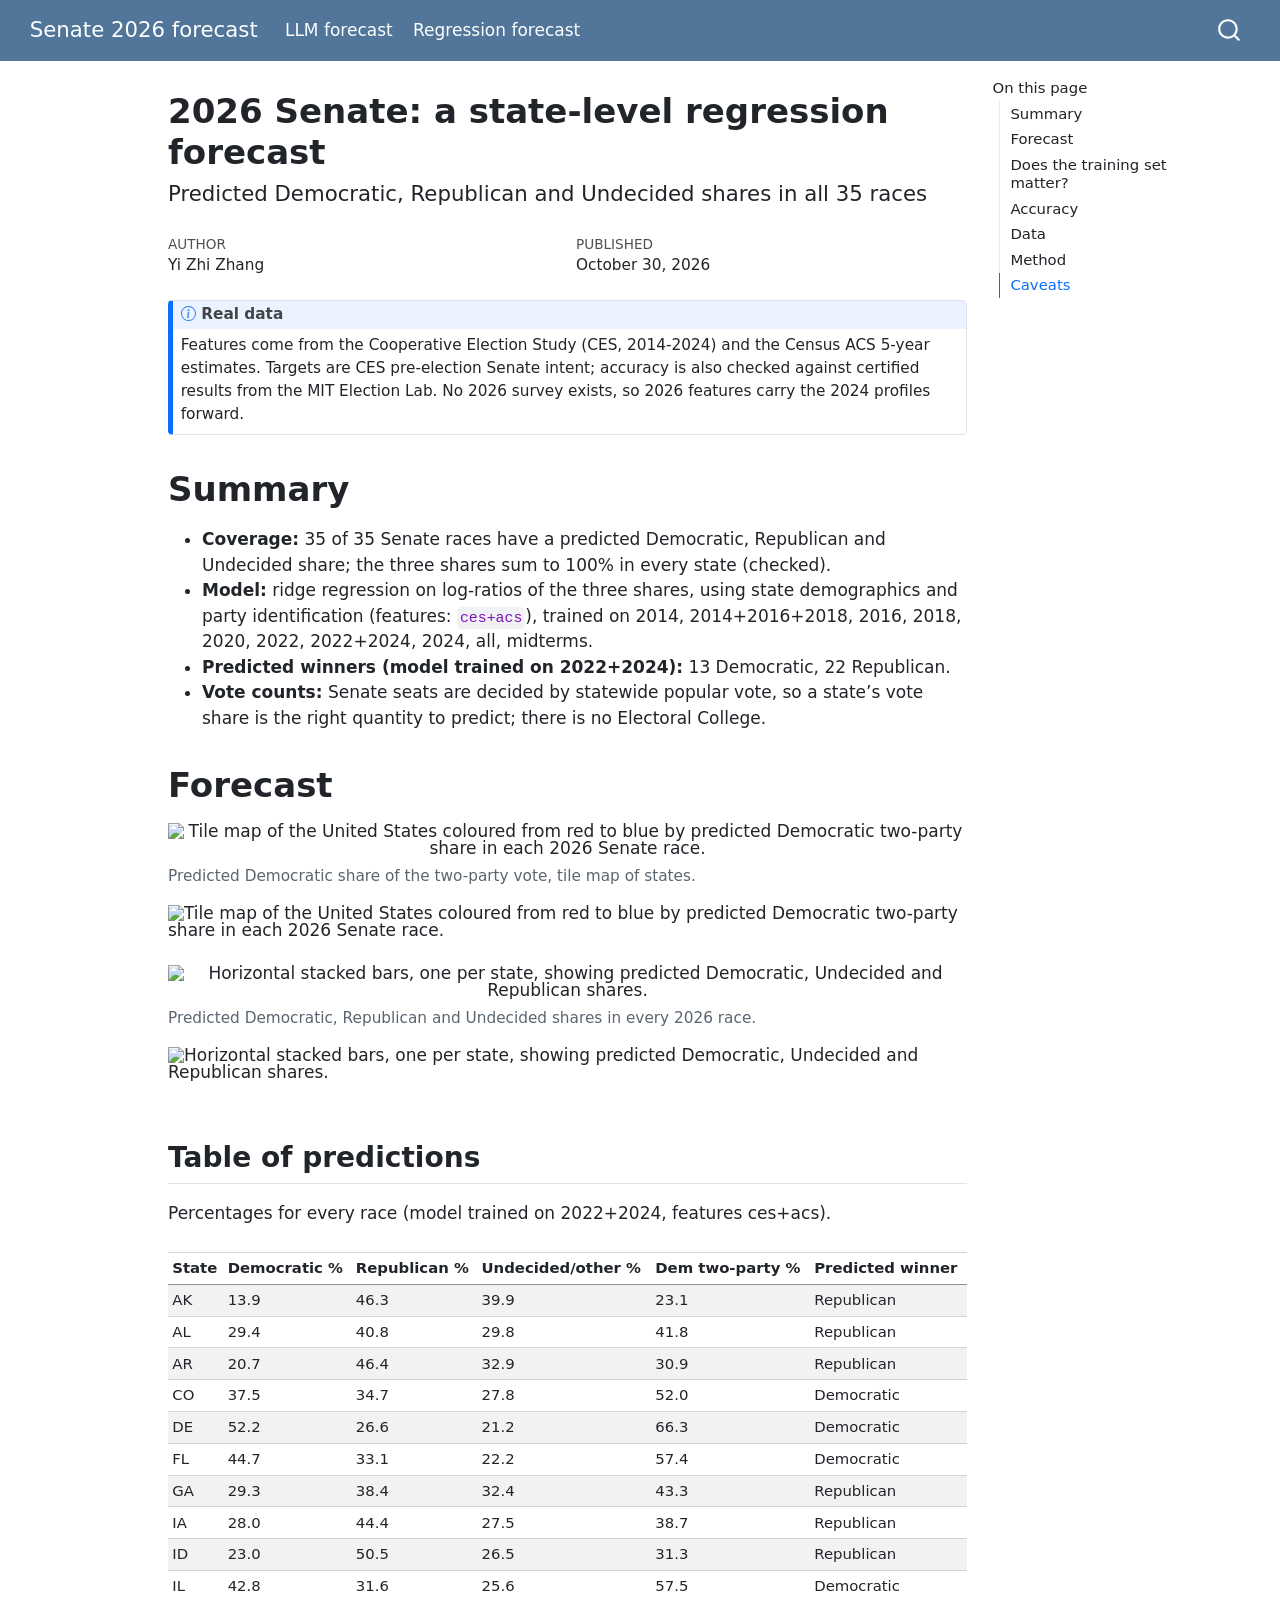
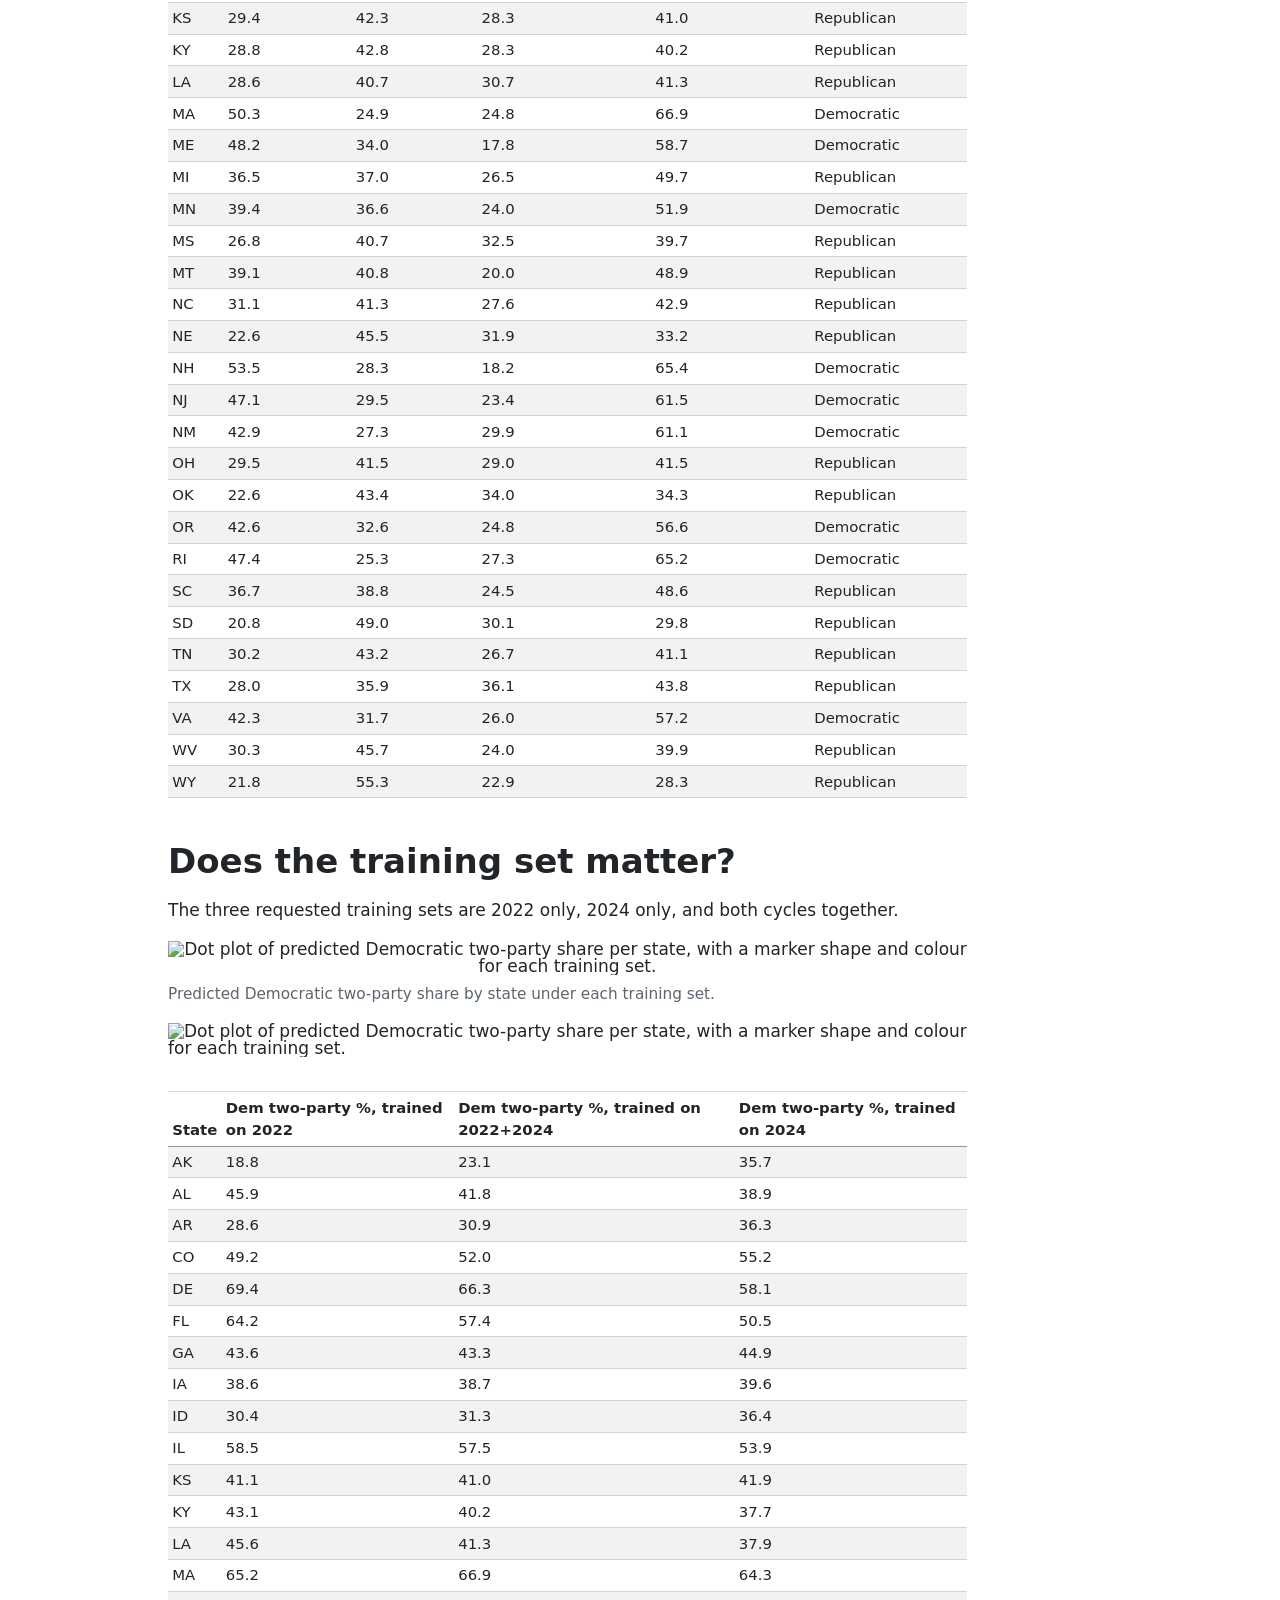
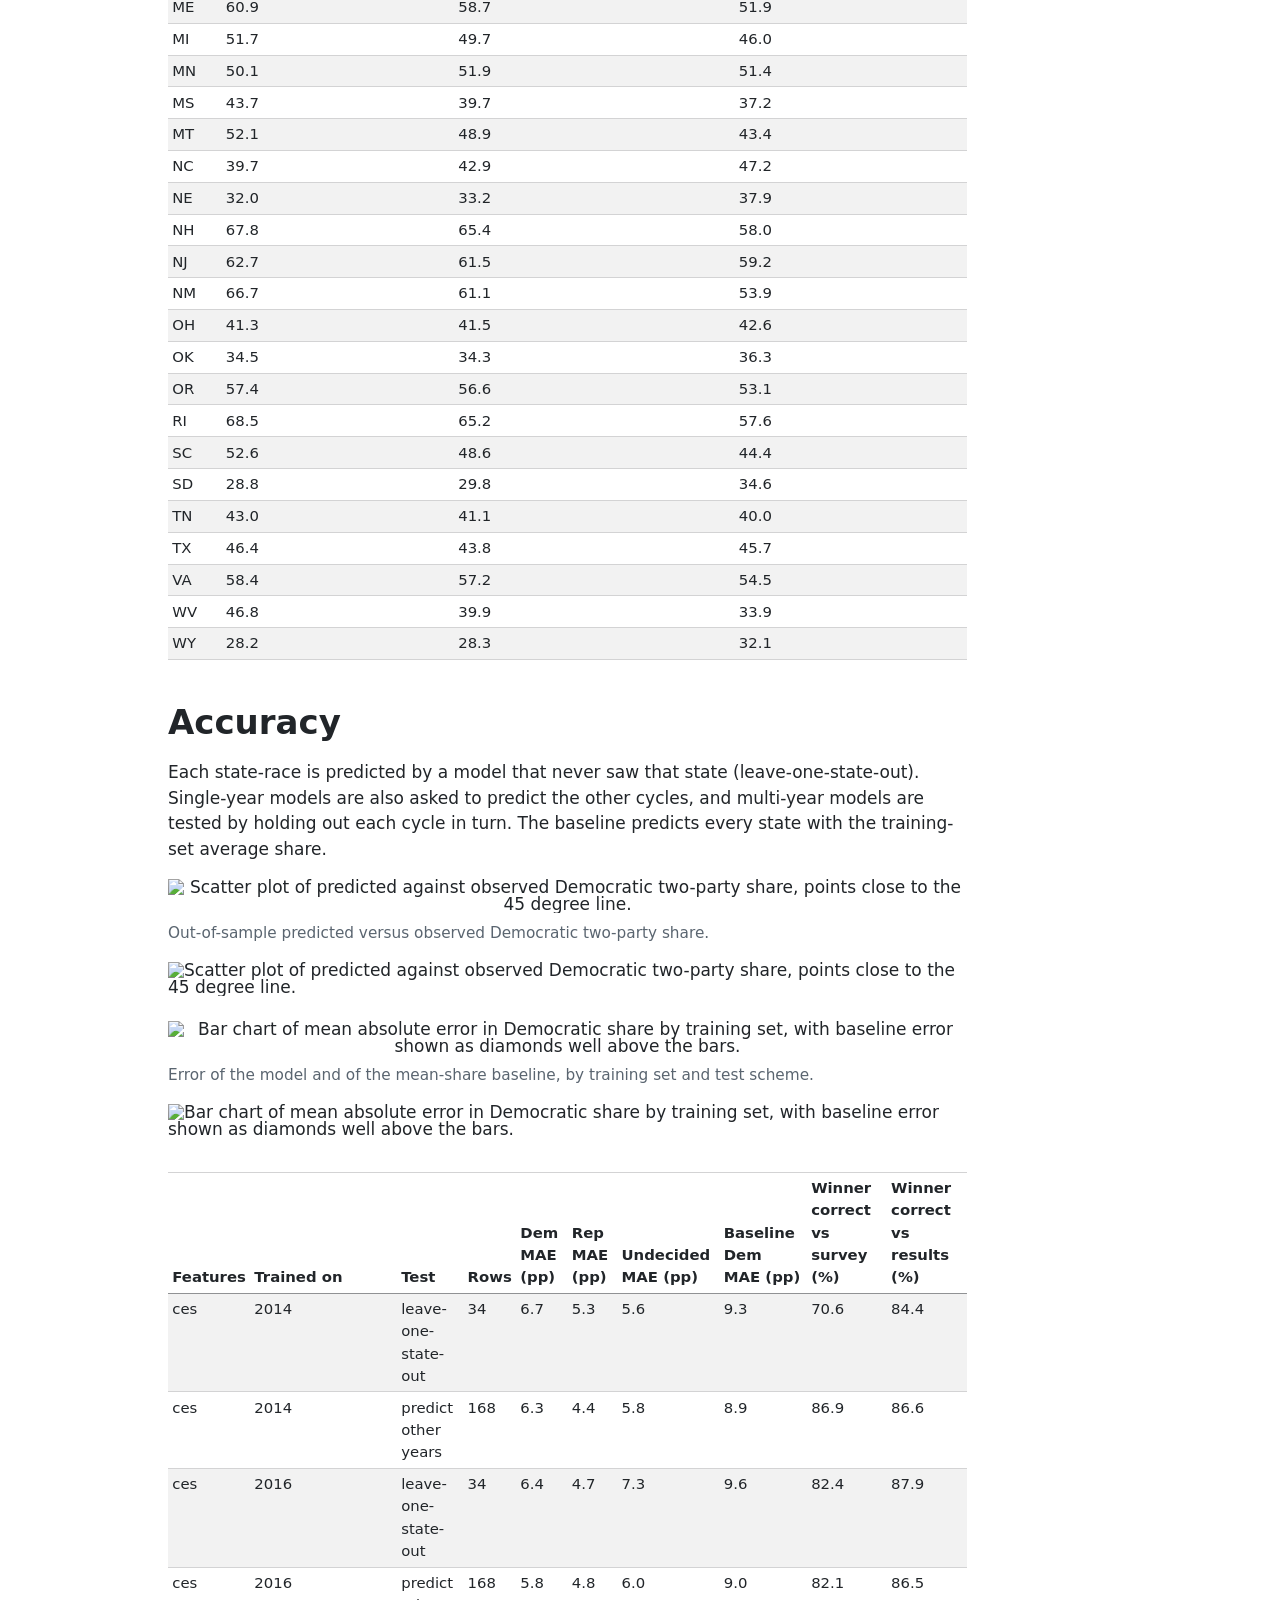
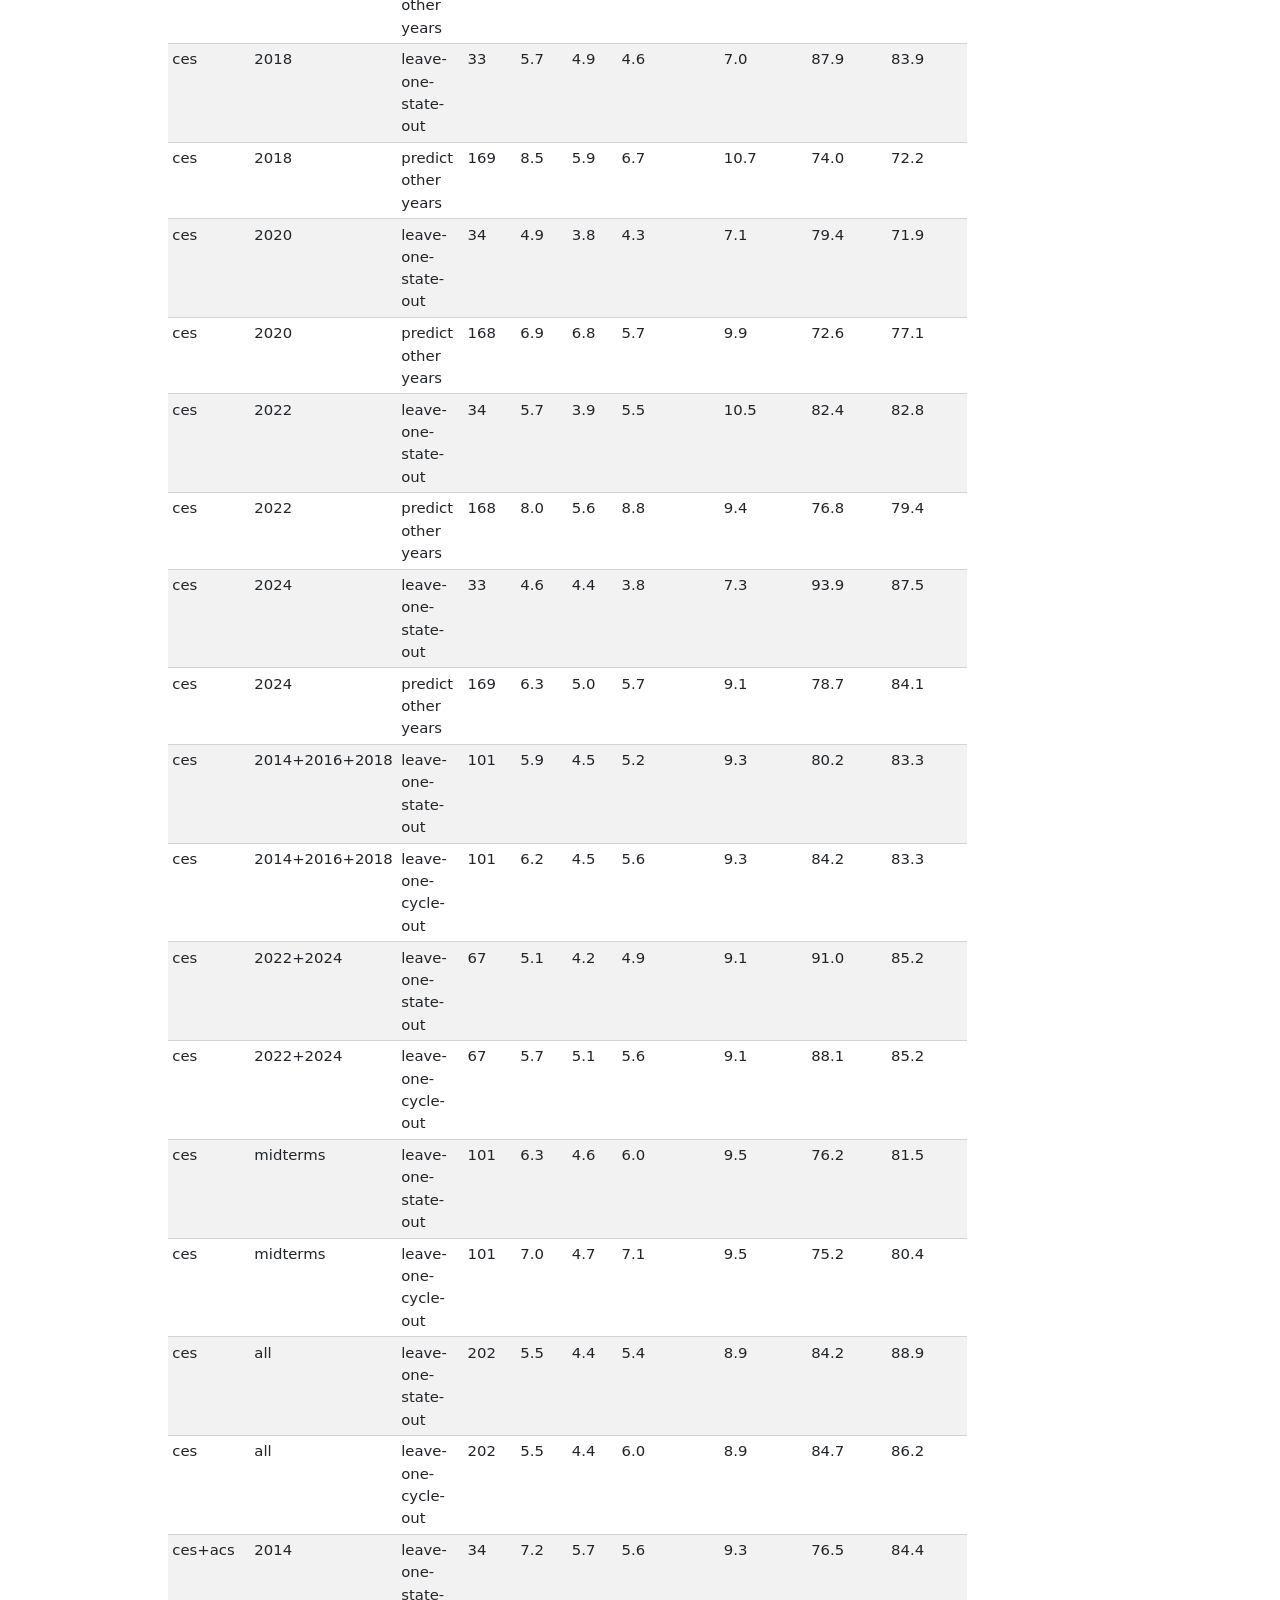
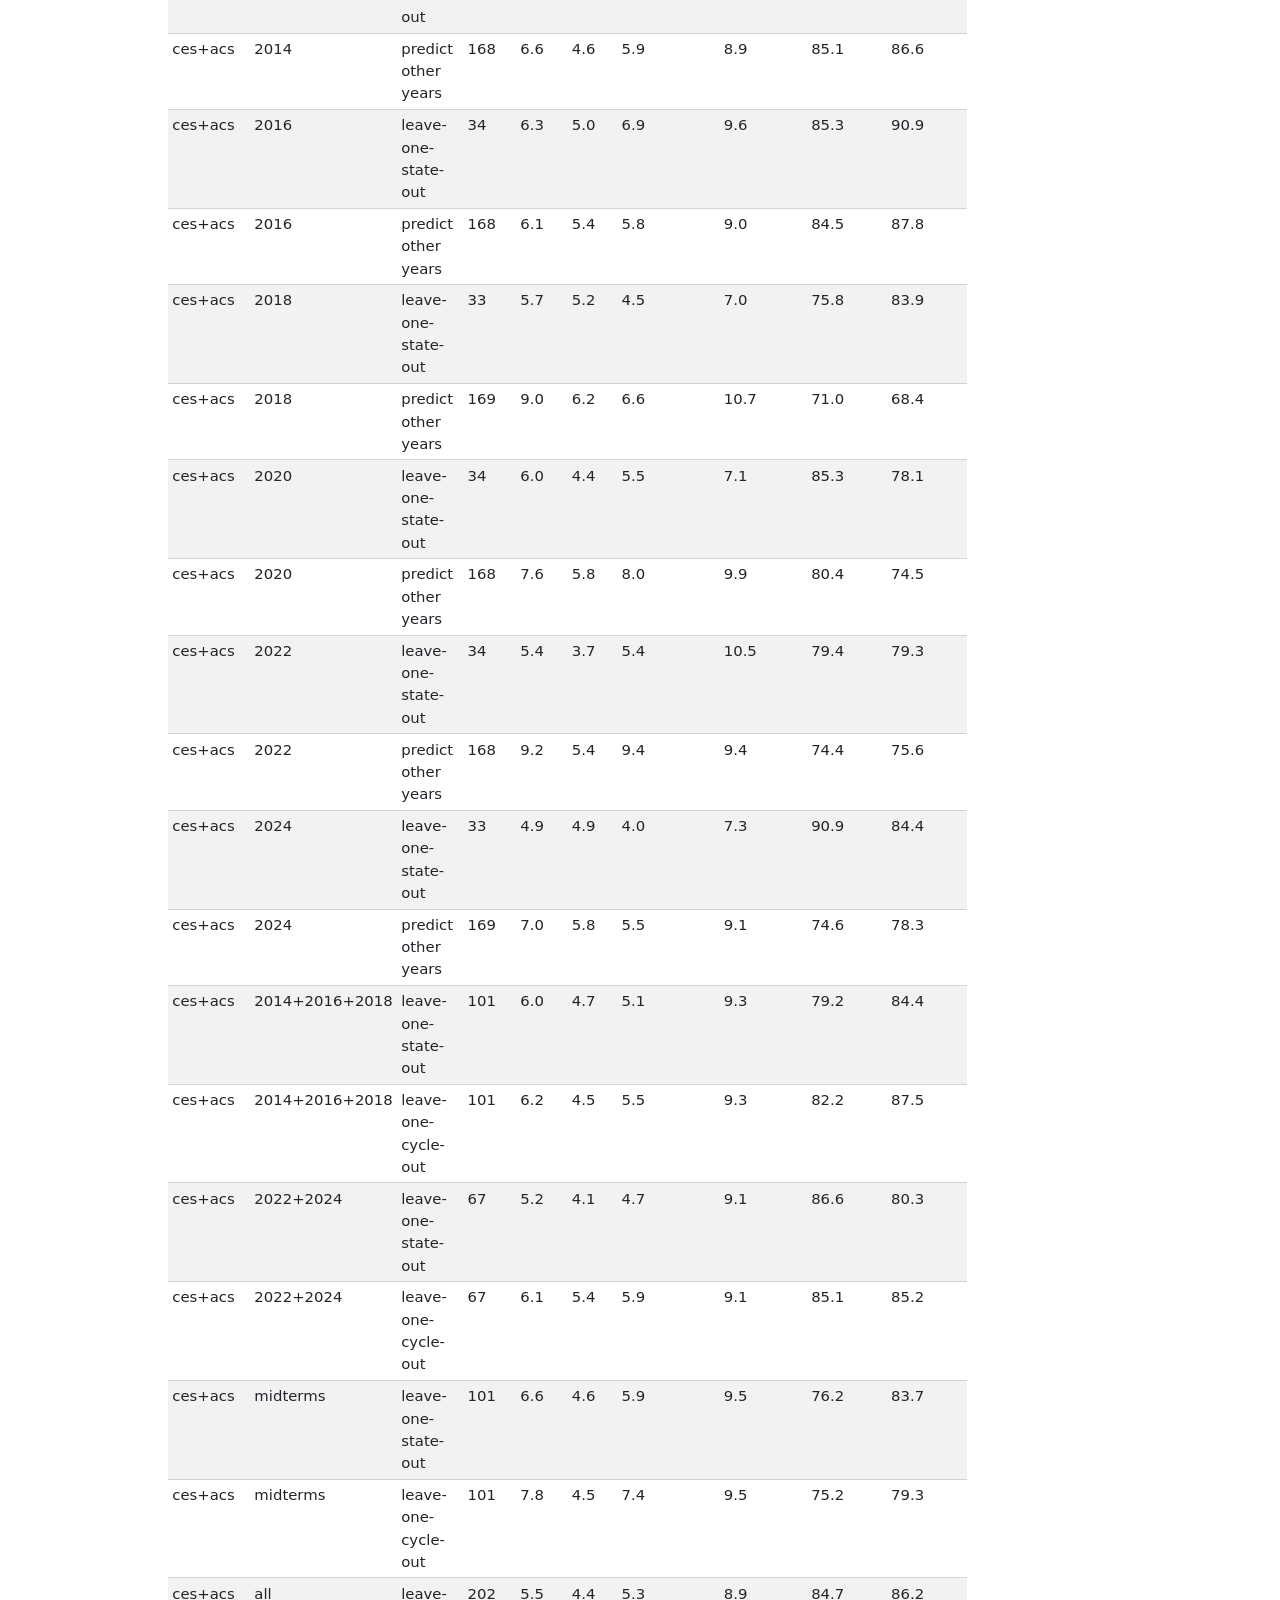
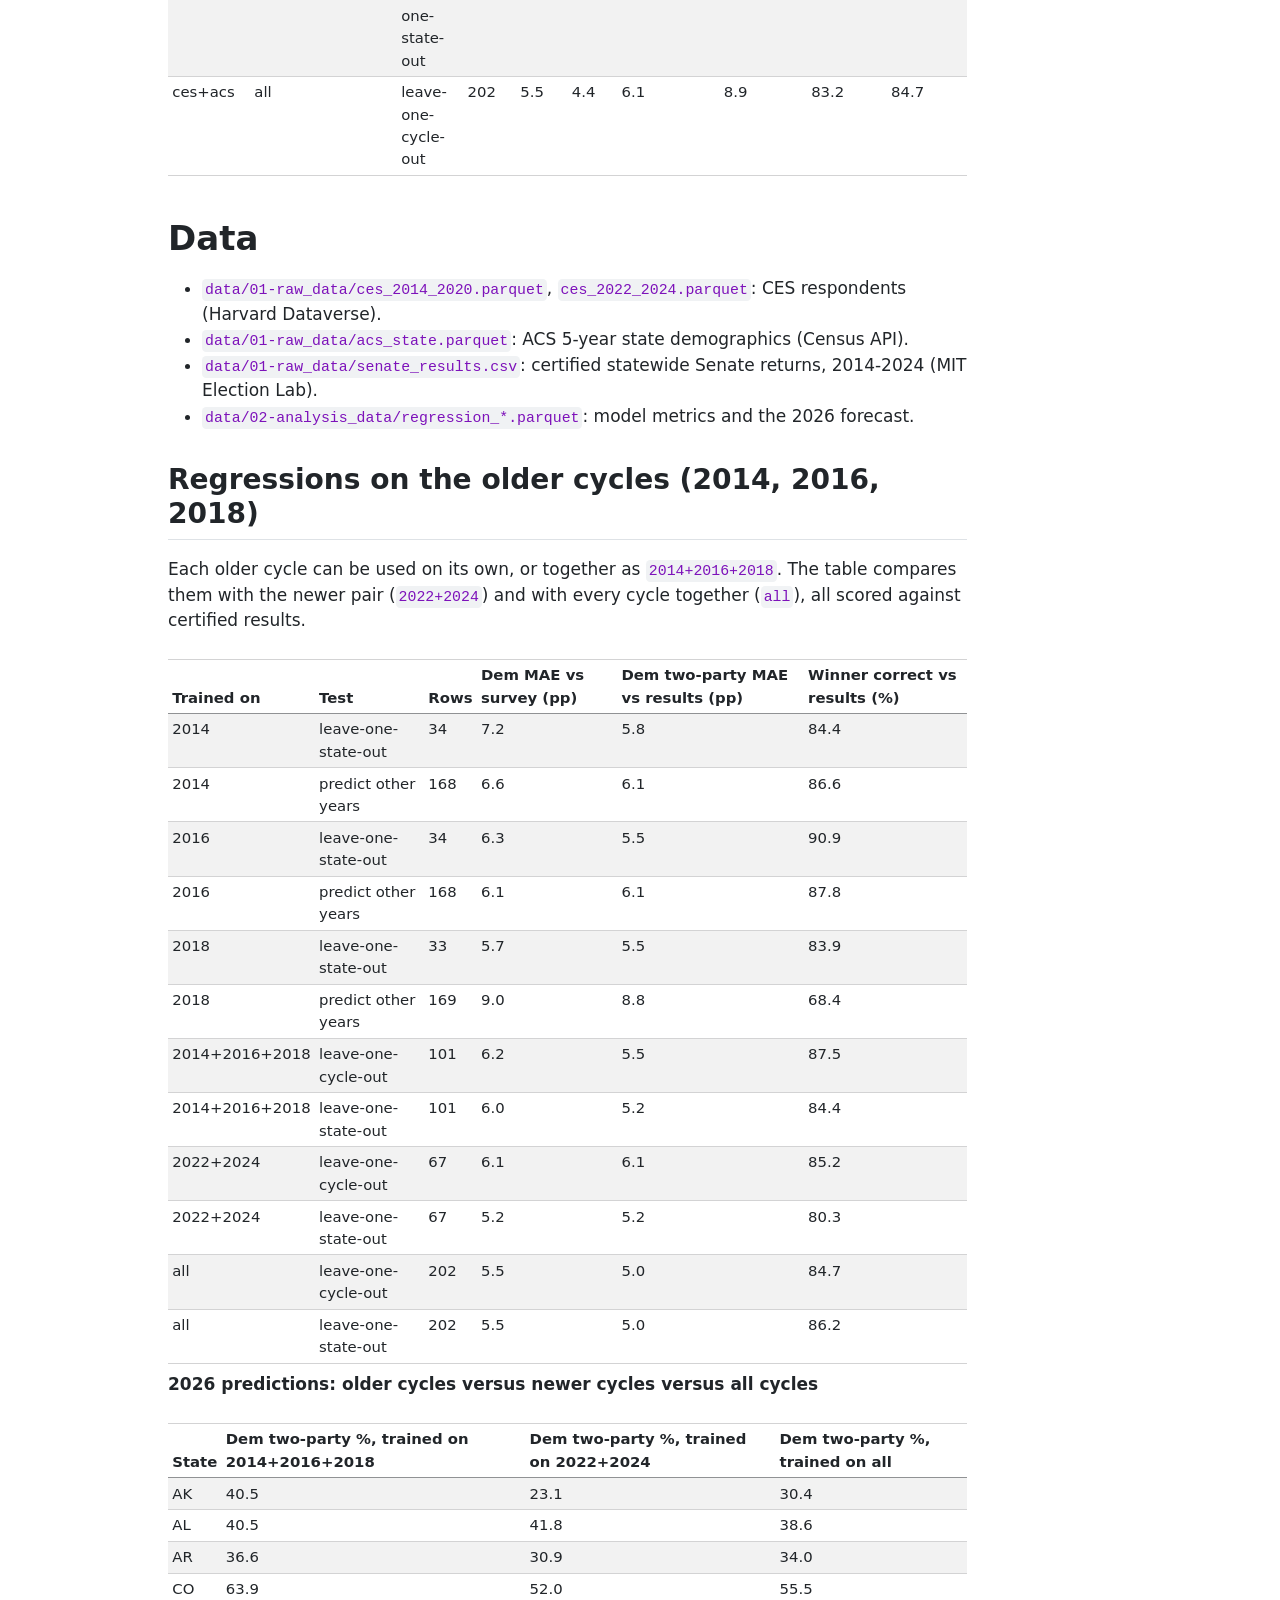
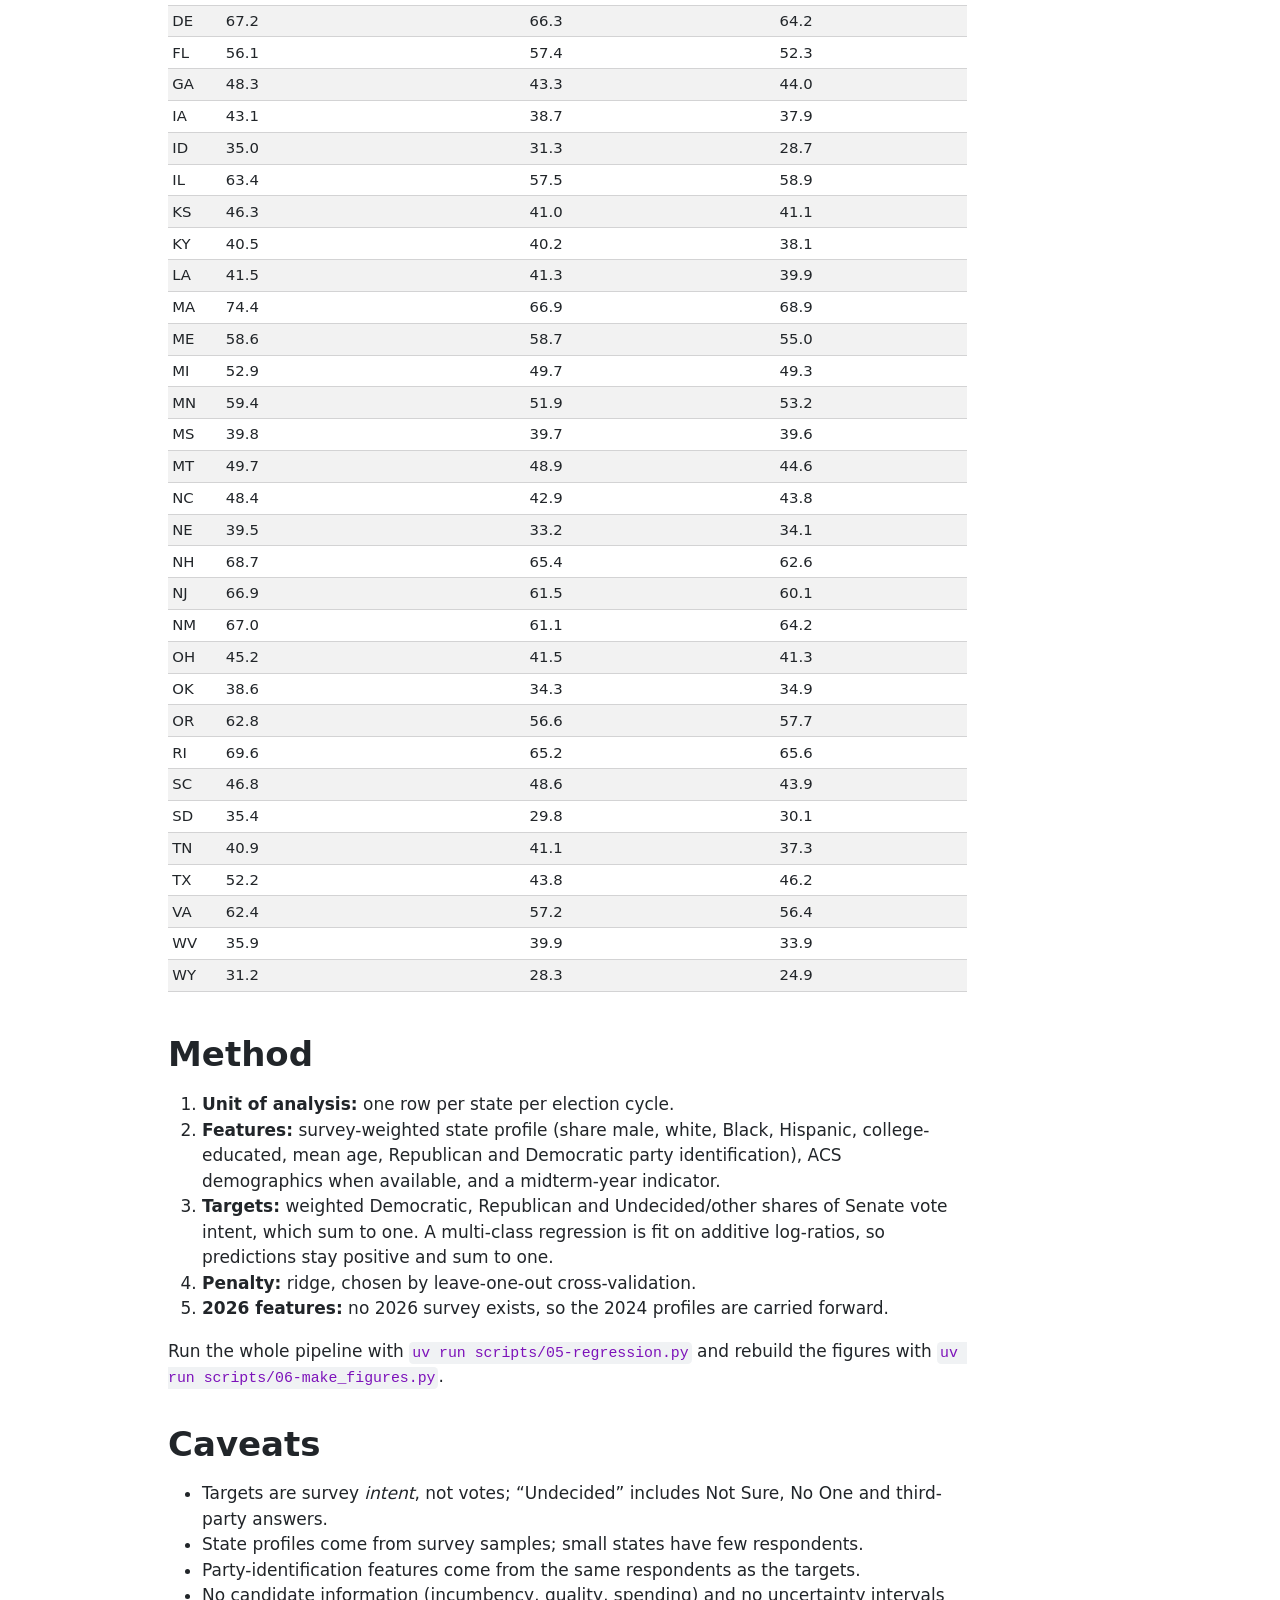
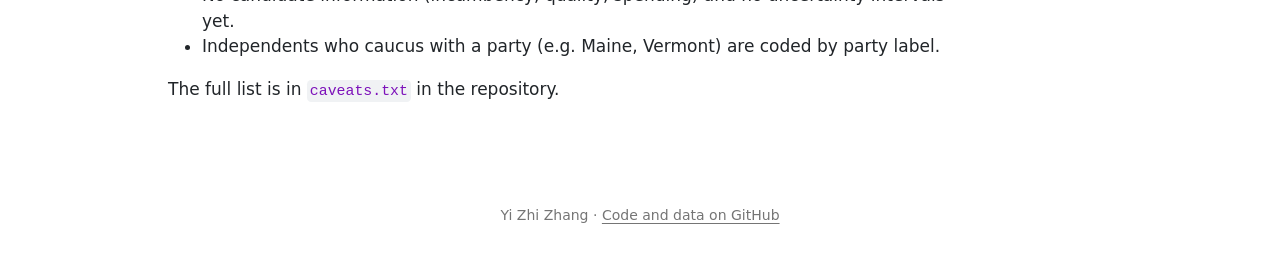
==== commit 8b45b302: "Extend regression to 2014: CES 2014-2020, ACS 2014, certified 2014 results, older-cycle training set" ====
--- a/docs/regression.html
+++ b/docs/regression.html
@@ -130,7 +130,10 @@
   </ul></li>
   <li><a href="#does-the-training-set-matter" id="toc-does-the-training-set-matter" class="nav-link" data-scroll-target="#does-the-training-set-matter">Does the training set matter?</a></li>
   <li><a href="#accuracy" id="toc-accuracy" class="nav-link" data-scroll-target="#accuracy">Accuracy</a></li>
-  <li><a href="#data" id="toc-data" class="nav-link" data-scroll-target="#data">Data</a></li>
+  <li><a href="#data" id="toc-data" class="nav-link" data-scroll-target="#data">Data</a>
+  <ul class="collapse">
+  <li><a href="#regressions-on-the-older-cycles-2014-2016-2018" id="toc-regressions-on-the-older-cycles-2014-2016-2018" class="nav-link" data-scroll-target="#regressions-on-the-older-cycles-2014-2016-2018">Regressions on the older cycles (2014, 2016, 2018)</a></li>
+  </ul></li>
   <li><a href="#method" id="toc-method" class="nav-link" data-scroll-target="#method">Method</a></li>
   <li><a href="#caveats" id="toc-caveats" class="nav-link" data-scroll-target="#caveats">Caveats</a></li>
   </ul>
@@ -181,21 +184,21 @@
 </div>
 </div>
 <div class="callout-body-container callout-body">
-<p>Features come from the Cooperative Election Study (CES, 2016-2024) and the Census ACS 5-year estimates. Targets are CES pre-election Senate intent; accuracy is also checked against certified results from the MIT Election Lab. No 2026 survey exists, so 2026 features carry the 2024 profiles forward.</p>
+<p>Features come from the Cooperative Election Study (CES, 2014-2024) and the Census ACS 5-year estimates. Targets are CES pre-election Senate intent; accuracy is also checked against certified results from the MIT Election Lab. No 2026 survey exists, so 2026 features carry the 2024 profiles forward.</p>
 </div>
 </div>
 <section id="summary" class="level1">
 <h1>Summary</h1>
 <ul>
 <li><strong>Coverage:</strong> 35 of 35 Senate races have a predicted Democratic, Republican and Undecided share; the three shares sum to 100% in every state (checked).</li>
-<li><strong>Model:</strong> ridge regression on log-ratios of the three shares, using state demographics and party identification (features: <code>ces+acs</code>), trained on 2022, 2022+2024, 2024, all, midterms.</li>
+<li><strong>Model:</strong> ridge regression on log-ratios of the three shares, using state demographics and party identification (features: <code>ces+acs</code>), trained on 2014, 2014+2016+2018, 2016, 2018, 2020, 2022, 2022+2024, 2024, all, midterms.</li>
 <li><strong>Predicted winners (model trained on 2022+2024):</strong> 13 Democratic, 22 Republican.</li>
 <li><strong>Vote counts:</strong> Senate seats are decided by statewide popular vote, so a state’s vote share is the right quantity to predict; there is no Electoral College.</li>
 </ul>
 </section>
 <section id="forecast" class="level1">
 <h1>Forecast</h1>
-<div id="396c1d71" class="cell" data-execution_count="4">
+<div id="b58b4140" class="cell" data-execution_count="4">
 <div class="cell-output cell-output-display">
 <div class="quarto-figure quarto-figure-center">
 <figure class="figure">
@@ -212,7 +215,7 @@
 </div>
 </div>
 </div>
-<div id="277488fe" class="cell" data-execution_count="5">
+<div id="8447e0d2" class="cell" data-execution_count="5">
 <div class="cell-output cell-output-display">
 <div class="quarto-figure quarto-figure-center">
 <figure class="figure">
@@ -232,7 +235,7 @@
 <section id="table-of-predictions" class="level2">
 <h2 class="anchored" data-anchor-id="table-of-predictions">Table of predictions</h2>
 <p>Percentages for every race (model trained on 2022+2024, features ces+acs).</p>
-<div id="df6c0bb0" class="cell" data-execution_count="6">
+<div id="73ef21cc" class="cell" data-execution_count="6">
 <div class="cell-output cell-output-display">
 <table class="dataframe table table-sm caption-top table-striped small">
 <thead>
@@ -535,7 +538,7 @@
 <section id="does-the-training-set-matter" class="level1">
 <h1>Does the training set matter?</h1>
 <p>The three requested training sets are 2022 only, 2024 only, and both cycles together.</p>
-<div id="3afd5ef2" class="cell" data-execution_count="7">
+<div id="81ea3e86" class="cell" data-execution_count="7">
 <div class="cell-output cell-output-display">
 <div class="quarto-figure quarto-figure-center">
 <figure class="figure">
@@ -552,7 +555,7 @@
 </div>
 </div>
 </div>
-<div id="de69ce9c" class="cell" data-execution_count="8">
+<div id="e1ed0ede" class="cell" data-execution_count="8">
 <div class="cell-output cell-output-display">
 <table class="dataframe table table-sm caption-top table-striped small">
 <thead>
@@ -782,7 +785,7 @@
 <section id="accuracy" class="level1">
 <h1>Accuracy</h1>
 <p>Each state-race is predicted by a model that never saw that state (leave-one-state-out). Single-year models are also asked to predict the other cycles, and multi-year models are tested by holding out each cycle in turn. The baseline predicts every state with the training-set average share.</p>
-<div id="022d0199" class="cell" data-execution_count="9">
+<div id="c503f3e2" class="cell" data-execution_count="9">
 <div class="cell-output cell-output-display">
 <div class="quarto-figure quarto-figure-center">
 <figure class="figure">
@@ -799,11 +802,11 @@
 </div>
 </div>
 </div>
-<div id="d477cb6b" class="cell" data-execution_count="10">
+<div id="07eb3df4" class="cell" data-execution_count="10">
 <div class="cell-output cell-output-display">
 <div class="quarto-figure quarto-figure-center">
 <figure class="figure">
-<p><img src="regression_files/figure-html/cell-11-output-1.png" alt="Bar chart of mean absolute error in Democratic share by training set, with baseline error shown as diamonds well above the bars." width="963" height="480" class="figure-img"></p>
+<p><img src="regression_files/figure-html/cell-11-output-1.png" alt="Bar chart of mean absolute error in Democratic share by training set, with baseline error shown as diamonds well above the bars." width="1342" height="520" class="figure-img"></p>
 <figcaption>Error of the model and of the mean-share baseline, by training set and test scheme.</figcaption>
 </figure>
 </div>
@@ -811,12 +814,12 @@
 <div class="cell-output cell-output-display" data-execution_count="10">
 <div>
 <figure class="figure">
-<p><img src="regression_files/figure-html/cell-11-output-2.png" alt="Bar chart of mean absolute error in Democratic share by training set, with baseline error shown as diamonds well above the bars." width="963" height="480" class="figure-img"></p>
+<p><img src="regression_files/figure-html/cell-11-output-2.png" alt="Bar chart of mean absolute error in Democratic share by training set, with baseline error shown as diamonds well above the bars." width="1340" height="520" class="figure-img"></p>
 </figure>
 </div>
 </div>
 </div>
-<div id="2a07a1a5" class="cell" data-execution_count="11">
+<div id="a000afad" class="cell" data-execution_count="11">
 <div class="cell-output cell-output-display">
 <table class="dataframe table table-sm caption-top table-striped small">
 <thead>
@@ -836,6 +839,102 @@
 <tbody>
 <tr class="odd">
 <td>ces</td>
+<td>2014</td>
+<td>leave-one-state-out</td>
+<td>34</td>
+<td>6.7</td>
+<td>5.3</td>
+<td>5.6</td>
+<td>9.3</td>
+<td>70.6</td>
+<td>84.4</td>
+</tr>
+<tr class="even">
+<td>ces</td>
+<td>2014</td>
+<td>predict other years</td>
+<td>168</td>
+<td>6.3</td>
+<td>4.4</td>
+<td>5.8</td>
+<td>8.9</td>
+<td>86.9</td>
+<td>86.6</td>
+</tr>
+<tr class="odd">
+<td>ces</td>
+<td>2016</td>
+<td>leave-one-state-out</td>
+<td>34</td>
+<td>6.4</td>
+<td>4.7</td>
+<td>7.3</td>
+<td>9.6</td>
+<td>82.4</td>
+<td>87.9</td>
+</tr>
+<tr class="even">
+<td>ces</td>
+<td>2016</td>
+<td>predict other years</td>
+<td>168</td>
+<td>5.8</td>
+<td>4.8</td>
+<td>6.0</td>
+<td>9.0</td>
+<td>82.1</td>
+<td>86.5</td>
+</tr>
+<tr class="odd">
+<td>ces</td>
+<td>2018</td>
+<td>leave-one-state-out</td>
+<td>33</td>
+<td>5.7</td>
+<td>4.9</td>
+<td>4.6</td>
+<td>7.0</td>
+<td>87.9</td>
+<td>83.9</td>
+</tr>
+<tr class="even">
+<td>ces</td>
+<td>2018</td>
+<td>predict other years</td>
+<td>169</td>
+<td>8.5</td>
+<td>5.9</td>
+<td>6.7</td>
+<td>10.7</td>
+<td>74.0</td>
+<td>72.2</td>
+</tr>
+<tr class="odd">
+<td>ces</td>
+<td>2020</td>
+<td>leave-one-state-out</td>
+<td>34</td>
+<td>4.9</td>
+<td>3.8</td>
+<td>4.3</td>
+<td>7.1</td>
+<td>79.4</td>
+<td>71.9</td>
+</tr>
+<tr class="even">
+<td>ces</td>
+<td>2020</td>
+<td>predict other years</td>
+<td>168</td>
+<td>6.9</td>
+<td>6.8</td>
+<td>5.7</td>
+<td>9.9</td>
+<td>72.6</td>
+<td>77.1</td>
+</tr>
+<tr class="odd">
+<td>ces</td>
 <td>2022</td>
 <td>leave-one-state-out</td>
 <td>34</td>
@@ -850,13 +949,13 @@
 <td>ces</td>
 <td>2022</td>
 <td>predict other years</td>
-<td>134</td>
-<td>7.5</td>
+<td>168</td>
+<td>8.0</td>
 <td>5.6</td>
-<td>8.4</td>
-<td>9.3</td>
-<td>78.4</td>
-<td>78.1</td>
+<td>8.8</td>
+<td>9.4</td>
+<td>76.8</td>
+<td>79.4</td>
 </tr>
 <tr class="odd">
 <td>ces</td>
@@ -874,13 +973,37 @@
 <td>ces</td>
 <td>2024</td>
 <td>predict other years</td>
-<td>135</td>
-<td>6.1</td>
-<td>4.9</td>
+<td>169</td>
+<td>6.3</td>
+<td>5.0</td>
+<td>5.7</td>
+<td>9.1</td>
+<td>78.7</td>
+<td>84.1</td>
+</tr>
+<tr class="odd">
+<td>ces</td>
+<td>2014+2016+2018</td>
+<td>leave-one-state-out</td>
+<td>101</td>
 <td>5.9</td>
-<td>9.1</td>
-<td>81.5</td>
-<td>84.8</td>
+<td>4.5</td>
+<td>5.2</td>
+<td>9.3</td>
+<td>80.2</td>
+<td>83.3</td>
+</tr>
+<tr class="even">
+<td>ces</td>
+<td>2014+2016+2018</td>
+<td>leave-one-cycle-out</td>
+<td>101</td>
+<td>6.2</td>
+<td>4.5</td>
+<td>5.6</td>
+<td>9.3</td>
+<td>84.2</td>
+<td>83.3</td>
 </tr>
 <tr class="odd">
 <td>ces</td>
@@ -910,49 +1033,145 @@
 <td>ces</td>
 <td>midterms</td>
 <td>leave-one-state-out</td>
-<td>67</td>
-<td>6.7</td>
+<td>101</td>
+<td>6.3</td>
 <td>4.6</td>
-<td>7.0</td>
-<td>9.6</td>
-<td>79.1</td>
-<td>80.0</td>
+<td>6.0</td>
+<td>9.5</td>
+<td>76.2</td>
+<td>81.5</td>
 </tr>
 <tr class="even">
 <td>ces</td>
 <td>midterms</td>
 <td>leave-one-cycle-out</td>
-<td>67</td>
-<td>10.2</td>
-<td>5.1</td>
-<td>10.8</td>
-<td>9.6</td>
-<td>74.6</td>
-<td>68.3</td>
+<td>101</td>
+<td>7.0</td>
+<td>4.7</td>
+<td>7.1</td>
+<td>9.5</td>
+<td>75.2</td>
+<td>80.4</td>
 </tr>
 <tr class="odd">
 <td>ces</td>
 <td>all</td>
 <td>leave-one-state-out</td>
-<td>168</td>
+<td>202</td>
+<td>5.5</td>
+<td>4.4</td>
 <td>5.4</td>
-<td>4.3</td>
-<td>5.6</td>
-<td>8.8</td>
-<td>85.1</td>
-<td>86.6</td>
+<td>8.9</td>
+<td>84.2</td>
+<td>88.9</td>
 </tr>
 <tr class="even">
 <td>ces</td>
 <td>all</td>
 <td>leave-one-cycle-out</td>
+<td>202</td>
+<td>5.5</td>
+<td>4.4</td>
+<td>6.0</td>
+<td>8.9</td>
+<td>84.7</td>
+<td>86.2</td>
+</tr>
+<tr class="odd">
+<td>ces+acs</td>
+<td>2014</td>
+<td>leave-one-state-out</td>
+<td>34</td>
+<td>7.2</td>
+<td>5.7</td>
+<td>5.6</td>
+<td>9.3</td>
+<td>76.5</td>
+<td>84.4</td>
+</tr>
+<tr class="even">
+<td>ces+acs</td>
+<td>2014</td>
+<td>predict other years</td>
 <td>168</td>
-<td>6.2</td>
+<td>6.6</td>
+<td>4.6</td>
+<td>5.9</td>
+<td>8.9</td>
+<td>85.1</td>
+<td>86.6</td>
+</tr>
+<tr class="odd">
+<td>ces+acs</td>
+<td>2016</td>
+<td>leave-one-state-out</td>
+<td>34</td>
+<td>6.3</td>
+<td>5.0</td>
+<td>6.9</td>
+<td>9.6</td>
+<td>85.3</td>
+<td>90.9</td>
+</tr>
+<tr class="even">
+<td>ces+acs</td>
+<td>2016</td>
+<td>predict other years</td>
+<td>168</td>
+<td>6.1</td>
+<td>5.4</td>
+<td>5.8</td>
+<td>9.0</td>
+<td>84.5</td>
+<td>87.8</td>
+</tr>
+<tr class="odd">
+<td>ces+acs</td>
+<td>2018</td>
+<td>leave-one-state-out</td>
+<td>33</td>
+<td>5.7</td>
+<td>5.2</td>
 <td>4.5</td>
 <td>7.0</td>
-<td>8.8</td>
-<td>86.3</td>
-<td>85.4</td>
+<td>75.8</td>
+<td>83.9</td>
+</tr>
+<tr class="even">
+<td>ces+acs</td>
+<td>2018</td>
+<td>predict other years</td>
+<td>169</td>
+<td>9.0</td>
+<td>6.2</td>
+<td>6.6</td>
+<td>10.7</td>
+<td>71.0</td>
+<td>68.4</td>
+</tr>
+<tr class="odd">
+<td>ces+acs</td>
+<td>2020</td>
+<td>leave-one-state-out</td>
+<td>34</td>
+<td>6.0</td>
+<td>4.4</td>
+<td>5.5</td>
+<td>7.1</td>
+<td>85.3</td>
+<td>78.1</td>
+</tr>
+<tr class="even">
+<td>ces+acs</td>
+<td>2020</td>
+<td>predict other years</td>
+<td>168</td>
+<td>7.6</td>
+<td>5.8</td>
+<td>8.0</td>
+<td>9.9</td>
+<td>80.4</td>
+<td>74.5</td>
 </tr>
 <tr class="odd">
 <td>ces+acs</td>
@@ -970,13 +1189,13 @@
 <td>ces+acs</td>
 <td>2022</td>
 <td>predict other years</td>
-<td>134</td>
-<td>8.4</td>
+<td>168</td>
+<td>9.2</td>
 <td>5.4</td>
-<td>8.9</td>
-<td>9.3</td>
-<td>77.6</td>
-<td>75.8</td>
+<td>9.4</td>
+<td>9.4</td>
+<td>74.4</td>
+<td>75.6</td>
 </tr>
 <tr class="odd">
 <td>ces+acs</td>
@@ -994,13 +1213,37 @@
 <td>ces+acs</td>
 <td>2024</td>
 <td>predict other years</td>
-<td>135</td>
-<td>6.6</td>
+<td>169</td>
+<td>7.0</td>
+<td>5.8</td>
 <td>5.5</td>
-<td>5.7</td>
 <td>9.1</td>
-<td>77.0</td>
-<td>78.4</td>
+<td>74.6</td>
+<td>78.3</td>
+</tr>
+<tr class="odd">
+<td>ces+acs</td>
+<td>2014+2016+2018</td>
+<td>leave-one-state-out</td>
+<td>101</td>
+<td>6.0</td>
+<td>4.7</td>
+<td>5.1</td>
+<td>9.3</td>
+<td>79.2</td>
+<td>84.4</td>
+</tr>
+<tr class="even">
+<td>ces+acs</td>
+<td>2014+2016+2018</td>
+<td>leave-one-cycle-out</td>
+<td>101</td>
+<td>6.2</td>
+<td>4.5</td>
+<td>5.5</td>
+<td>9.3</td>
+<td>82.2</td>
+<td>87.5</td>
 </tr>
 <tr class="odd">
 <td>ces+acs</td>
@@ -1030,49 +1273,49 @@
 <td>ces+acs</td>
 <td>midterms</td>
 <td>leave-one-state-out</td>
-<td>67</td>
-<td>6.9</td>
-<td>4.2</td>
-<td>7.1</td>
-<td>9.6</td>
-<td>80.6</td>
-<td>81.7</td>
+<td>101</td>
+<td>6.6</td>
+<td>4.6</td>
+<td>5.9</td>
+<td>9.5</td>
+<td>76.2</td>
+<td>83.7</td>
 </tr>
 <tr class="even">
 <td>ces+acs</td>
 <td>midterms</td>
 <td>leave-one-cycle-out</td>
-<td>67</td>
-<td>11.2</td>
-<td>4.8</td>
-<td>11.2</td>
-<td>9.6</td>
-<td>67.2</td>
-<td>61.7</td>
+<td>101</td>
+<td>7.8</td>
+<td>4.5</td>
+<td>7.4</td>
+<td>9.5</td>
+<td>75.2</td>
+<td>79.3</td>
 </tr>
 <tr class="odd">
 <td>ces+acs</td>
 <td>all</td>
 <td>leave-one-state-out</td>
-<td>168</td>
+<td>202</td>
 <td>5.5</td>
-<td>4.2</td>
-<td>5.6</td>
-<td>8.8</td>
-<td>85.1</td>
-<td>82.8</td>
+<td>4.4</td>
+<td>5.3</td>
+<td>8.9</td>
+<td>84.7</td>
+<td>86.2</td>
 </tr>
 <tr class="even">
 <td>ces+acs</td>
 <td>all</td>
 <td>leave-one-cycle-out</td>
-<td>168</td>
+<td>202</td>
+<td>5.5</td>
+<td>4.4</td>
 <td>6.1</td>
-<td>4.4</td>
-<td>7.1</td>
-<td>8.8</td>
-<td>87.5</td>
-<td>82.8</td>
+<td>8.9</td>
+<td>83.2</td>
+<td>84.7</td>
 </tr>
 </tbody>
 </table>
@@ -1082,11 +1325,358 @@
 <section id="data" class="level1">
 <h1>Data</h1>
 <ul>
-<li><code>data/01-raw_data/ces_2016_2020.parquet</code>, <code>ces_2022_2024.parquet</code>: CES respondents (Harvard Dataverse).</li>
+<li><code>data/01-raw_data/ces_2014_2020.parquet</code>, <code>ces_2022_2024.parquet</code>: CES respondents (Harvard Dataverse).</li>
 <li><code>data/01-raw_data/acs_state.parquet</code>: ACS 5-year state demographics (Census API).</li>
-<li><code>data/01-raw_data/senate_results.csv</code>: certified statewide Senate returns, 2016-2024 (MIT Election Lab).</li>
+<li><code>data/01-raw_data/senate_results.csv</code>: certified statewide Senate returns, 2014-2024 (MIT Election Lab).</li>
 <li><code>data/02-analysis_data/regression_*.parquet</code>: model metrics and the 2026 forecast.</li>
 </ul>
+<section id="regressions-on-the-older-cycles-2014-2016-2018" class="level2">
+<h2 class="anchored" data-anchor-id="regressions-on-the-older-cycles-2014-2016-2018">Regressions on the older cycles (2014, 2016, 2018)</h2>
+<p>Each older cycle can be used on its own, or together as <code>2014+2016+2018</code>. The table compares them with the newer pair (<code>2022+2024</code>) and with every cycle together (<code>all</code>), all scored against certified results.</p>
+<div id="5b551dd7" class="cell" data-execution_count="12">
+<div class="cell-output cell-output-display">
+<table class="dataframe table table-sm caption-top table-striped small">
+<thead>
+<tr class="header">
+<th data-quarto-table-cell-role="th">Trained on</th>
+<th data-quarto-table-cell-role="th">Test</th>
+<th data-quarto-table-cell-role="th">Rows</th>
+<th data-quarto-table-cell-role="th">Dem MAE vs survey (pp)</th>
+<th data-quarto-table-cell-role="th">Dem two-party MAE vs results (pp)</th>
+<th data-quarto-table-cell-role="th">Winner correct vs results (%)</th>
+</tr>
+</thead>
+<tbody>
+<tr class="odd">
+<td>2014</td>
+<td>leave-one-state-out</td>
+<td>34</td>
+<td>7.2</td>
+<td>5.8</td>
+<td>84.4</td>
+</tr>
+<tr class="even">
+<td>2014</td>
+<td>predict other years</td>
+<td>168</td>
+<td>6.6</td>
+<td>6.1</td>
+<td>86.6</td>
+</tr>
+<tr class="odd">
+<td>2016</td>
+<td>leave-one-state-out</td>
+<td>34</td>
+<td>6.3</td>
+<td>5.5</td>
+<td>90.9</td>
+</tr>
+<tr class="even">
+<td>2016</td>
+<td>predict other years</td>
+<td>168</td>
+<td>6.1</td>
+<td>6.1</td>
+<td>87.8</td>
+</tr>
+<tr class="odd">
+<td>2018</td>
+<td>leave-one-state-out</td>
+<td>33</td>
+<td>5.7</td>
+<td>5.5</td>
+<td>83.9</td>
+</tr>
+<tr class="even">
+<td>2018</td>
+<td>predict other years</td>
+<td>169</td>
+<td>9.0</td>
+<td>8.8</td>
+<td>68.4</td>
+</tr>
+<tr class="odd">
+<td>2014+2016+2018</td>
+<td>leave-one-cycle-out</td>
+<td>101</td>
+<td>6.2</td>
+<td>5.5</td>
+<td>87.5</td>
+</tr>
+<tr class="even">
+<td>2014+2016+2018</td>
+<td>leave-one-state-out</td>
+<td>101</td>
+<td>6.0</td>
+<td>5.2</td>
+<td>84.4</td>
+</tr>
+<tr class="odd">
+<td>2022+2024</td>
+<td>leave-one-cycle-out</td>
+<td>67</td>
+<td>6.1</td>
+<td>6.1</td>
+<td>85.2</td>
+</tr>
+<tr class="even">
+<td>2022+2024</td>
+<td>leave-one-state-out</td>
+<td>67</td>
+<td>5.2</td>
+<td>5.2</td>
+<td>80.3</td>
+</tr>
+<tr class="odd">
+<td>all</td>
+<td>leave-one-cycle-out</td>
+<td>202</td>
+<td>5.5</td>
+<td>5.0</td>
+<td>84.7</td>
+</tr>
+<tr class="even">
+<td>all</td>
+<td>leave-one-state-out</td>
+<td>202</td>
+<td>5.5</td>
+<td>5.0</td>
+<td>86.2</td>
+</tr>
+</tbody>
+</table>
+</div>
+</div>
+<div id="d98f58f4" class="cell" data-execution_count="13">
+<div class="cell-output cell-output-display cell-output-markdown">
+<p><strong>2026 predictions: older cycles versus newer cycles versus all cycles</strong></p>
+</div>
+<div class="cell-output cell-output-display">
+<table class="dataframe table table-sm caption-top table-striped small">
+<thead>
+<tr class="header">
+<th data-quarto-table-cell-role="th">State</th>
+<th data-quarto-table-cell-role="th">Dem two-party %, trained on 2014+2016+2018</th>
+<th data-quarto-table-cell-role="th">Dem two-party %, trained on 2022+2024</th>
+<th data-quarto-table-cell-role="th">Dem two-party %, trained on all</th>
+</tr>
+</thead>
+<tbody>
+<tr class="odd">
+<td>AK</td>
+<td>40.5</td>
+<td>23.1</td>
+<td>30.4</td>
+</tr>
+<tr class="even">
+<td>AL</td>
+<td>40.5</td>
+<td>41.8</td>
+<td>38.6</td>
+</tr>
+<tr class="odd">
+<td>AR</td>
+<td>36.6</td>
+<td>30.9</td>
+<td>34.0</td>
+</tr>
+<tr class="even">
+<td>CO</td>
+<td>63.9</td>
+<td>52.0</td>
+<td>55.5</td>
+</tr>
+<tr class="odd">
+<td>DE</td>
+<td>67.2</td>
+<td>66.3</td>
+<td>64.2</td>
+</tr>
+<tr class="even">
+<td>FL</td>
+<td>56.1</td>
+<td>57.4</td>
+<td>52.3</td>
+</tr>
+<tr class="odd">
+<td>GA</td>
+<td>48.3</td>
+<td>43.3</td>
+<td>44.0</td>
+</tr>
+<tr class="even">
+<td>IA</td>
+<td>43.1</td>
+<td>38.7</td>
+<td>37.9</td>
+</tr>
+<tr class="odd">
+<td>ID</td>
+<td>35.0</td>
+<td>31.3</td>
+<td>28.7</td>
+</tr>
+<tr class="even">
+<td>IL</td>
+<td>63.4</td>
+<td>57.5</td>
+<td>58.9</td>
+</tr>
+<tr class="odd">
+<td>KS</td>
+<td>46.3</td>
+<td>41.0</td>
+<td>41.1</td>
+</tr>
+<tr class="even">
+<td>KY</td>
+<td>40.5</td>
+<td>40.2</td>
+<td>38.1</td>
+</tr>
+<tr class="odd">
+<td>LA</td>
+<td>41.5</td>
+<td>41.3</td>
+<td>39.9</td>
+</tr>
+<tr class="even">
+<td>MA</td>
+<td>74.4</td>
+<td>66.9</td>
+<td>68.9</td>
+</tr>
+<tr class="odd">
+<td>ME</td>
+<td>58.6</td>
+<td>58.7</td>
+<td>55.0</td>
+</tr>
+<tr class="even">
+<td>MI</td>
+<td>52.9</td>
+<td>49.7</td>
+<td>49.3</td>
+</tr>
+<tr class="odd">
+<td>MN</td>
+<td>59.4</td>
+<td>51.9</td>
+<td>53.2</td>
+</tr>
+<tr class="even">
+<td>MS</td>
+<td>39.8</td>
+<td>39.7</td>
+<td>39.6</td>
+</tr>
+<tr class="odd">
+<td>MT</td>
+<td>49.7</td>
+<td>48.9</td>
+<td>44.6</td>
+</tr>
+<tr class="even">
+<td>NC</td>
+<td>48.4</td>
+<td>42.9</td>
+<td>43.8</td>
+</tr>
+<tr class="odd">
+<td>NE</td>
+<td>39.5</td>
+<td>33.2</td>
+<td>34.1</td>
+</tr>
+<tr class="even">
+<td>NH</td>
+<td>68.7</td>
+<td>65.4</td>
+<td>62.6</td>
+</tr>
+<tr class="odd">
+<td>NJ</td>
+<td>66.9</td>
+<td>61.5</td>
+<td>60.1</td>
+</tr>
+<tr class="even">
+<td>NM</td>
+<td>67.0</td>
+<td>61.1</td>
+<td>64.2</td>
+</tr>
+<tr class="odd">
+<td>OH</td>
+<td>45.2</td>
+<td>41.5</td>
+<td>41.3</td>
+</tr>
+<tr class="even">
+<td>OK</td>
+<td>38.6</td>
+<td>34.3</td>
+<td>34.9</td>
+</tr>
+<tr class="odd">
+<td>OR</td>
+<td>62.8</td>
+<td>56.6</td>
+<td>57.7</td>
+</tr>
+<tr class="even">
+<td>RI</td>
+<td>69.6</td>
+<td>65.2</td>
+<td>65.6</td>
+</tr>
+<tr class="odd">
+<td>SC</td>
+<td>46.8</td>
+<td>48.6</td>
+<td>43.9</td>
+</tr>
+<tr class="even">
+<td>SD</td>
+<td>35.4</td>
+<td>29.8</td>
+<td>30.1</td>
+</tr>
+<tr class="odd">
+<td>TN</td>
+<td>40.9</td>
+<td>41.1</td>
+<td>37.3</td>
+</tr>
+<tr class="even">
+<td>TX</td>
+<td>52.2</td>
+<td>43.8</td>
+<td>46.2</td>
+</tr>
+<tr class="odd">
+<td>VA</td>
+<td>62.4</td>
+<td>57.2</td>
+<td>56.4</td>
+</tr>
+<tr class="even">
+<td>WV</td>
+<td>35.9</td>
+<td>39.9</td>
+<td>33.9</td>
+</tr>
+<tr class="odd">
+<td>WY</td>
+<td>31.2</td>
+<td>28.3</td>
+<td>24.9</td>
+</tr>
+</tbody>
+</table>
+</div>
+</div>
+</section>
 </section>
 <section id="method" class="level1">
 <h1>Method</h1>
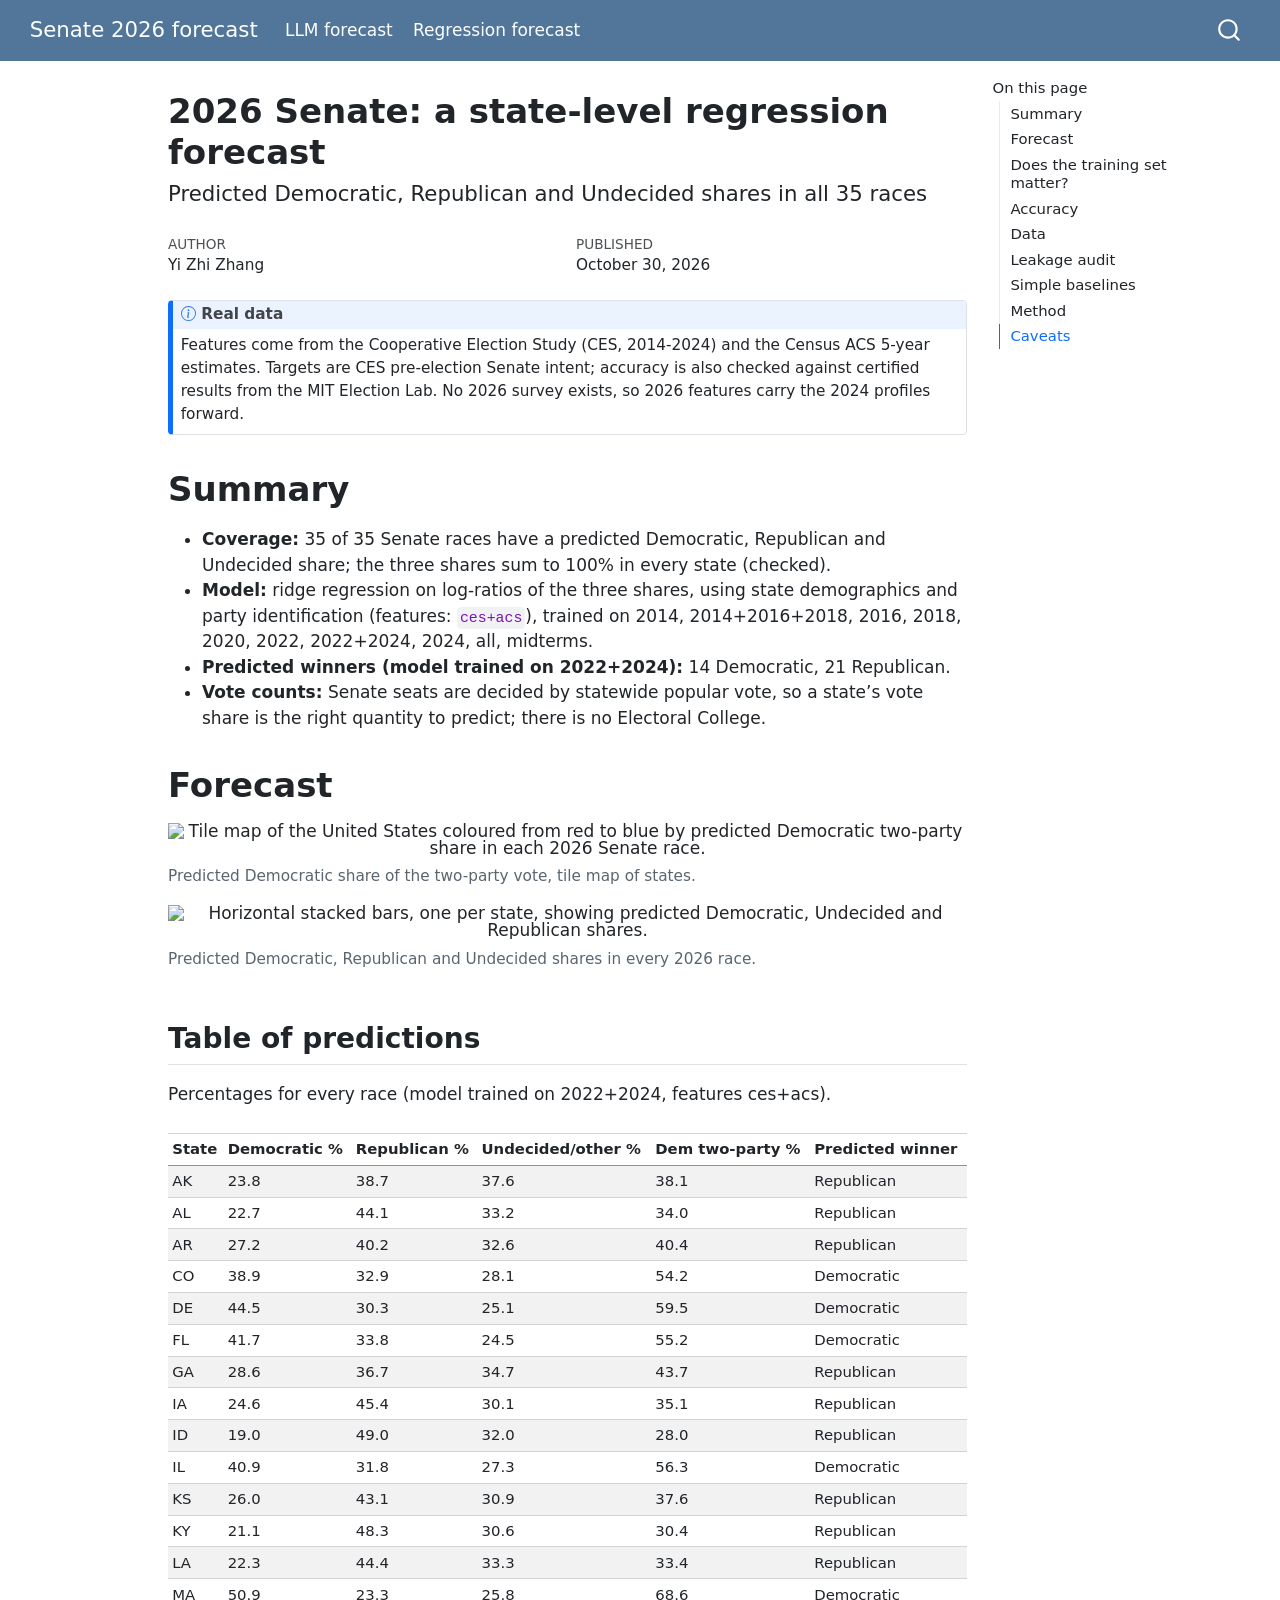
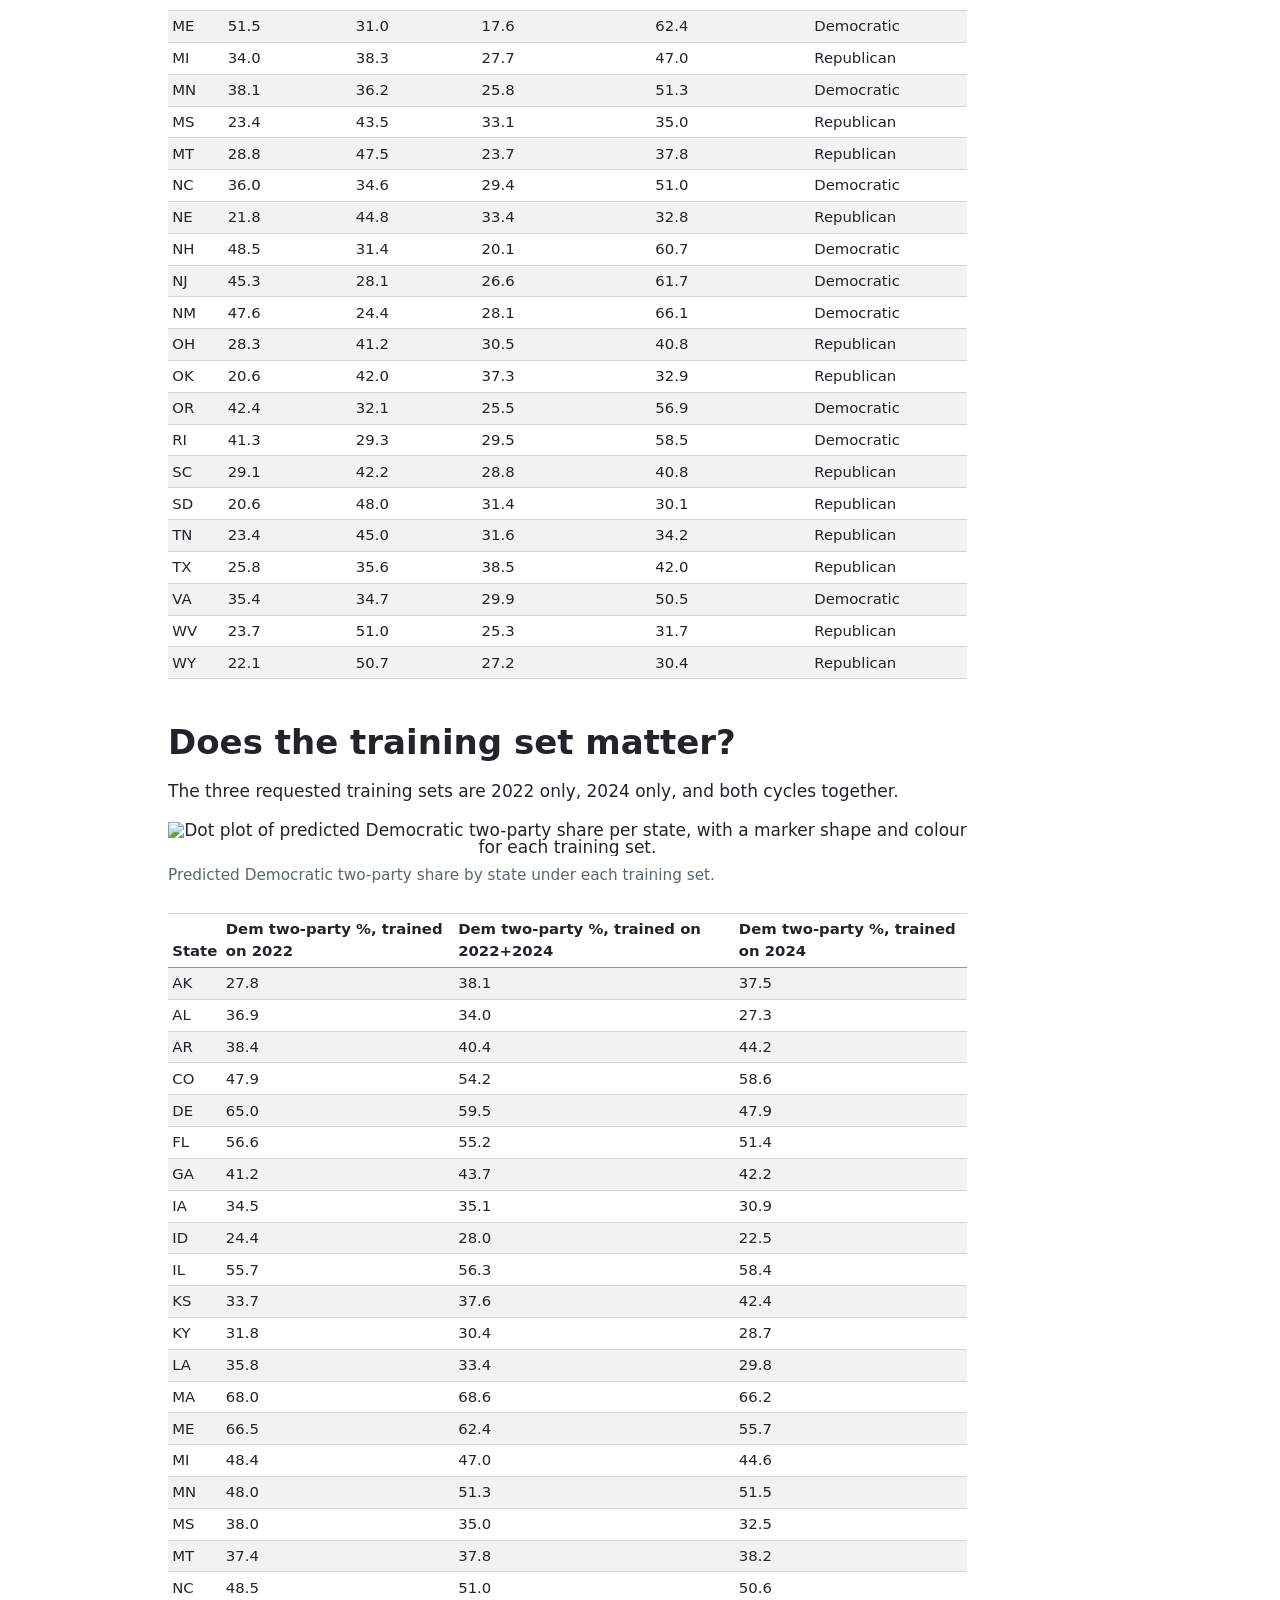
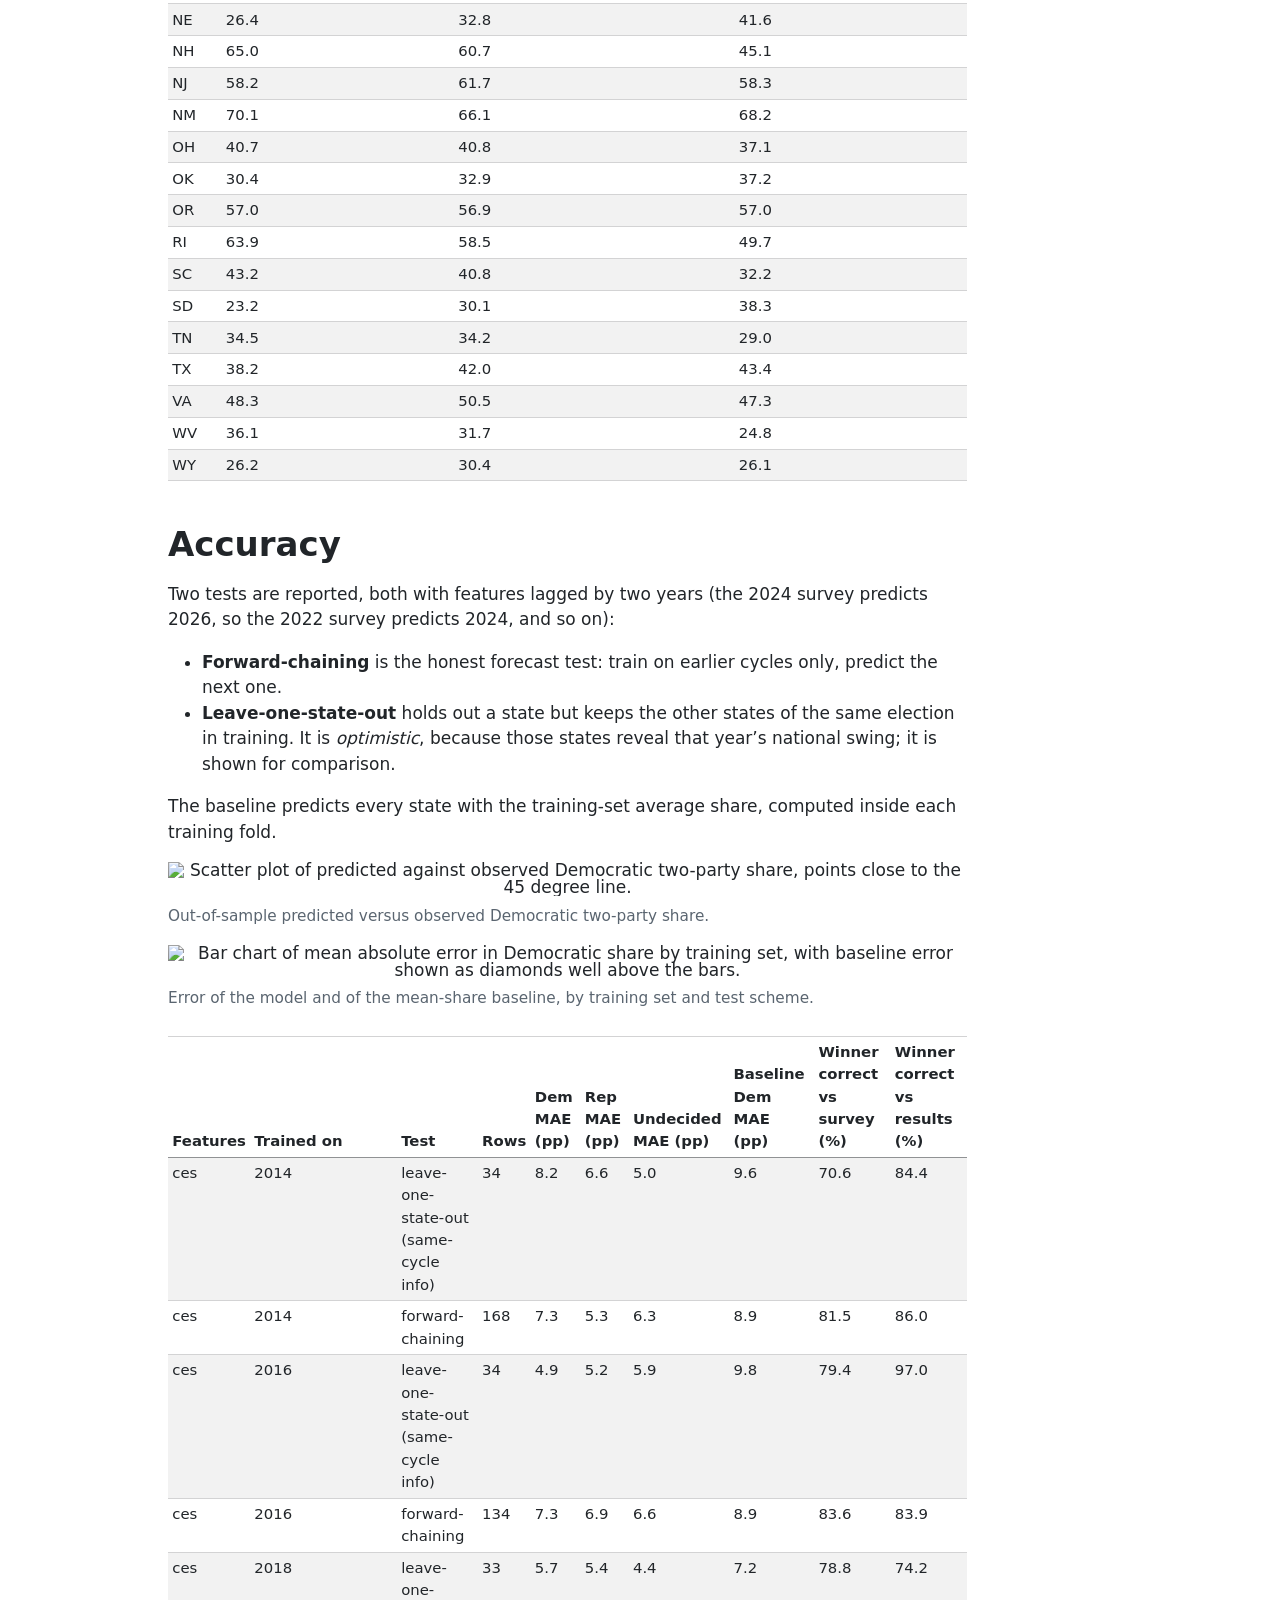
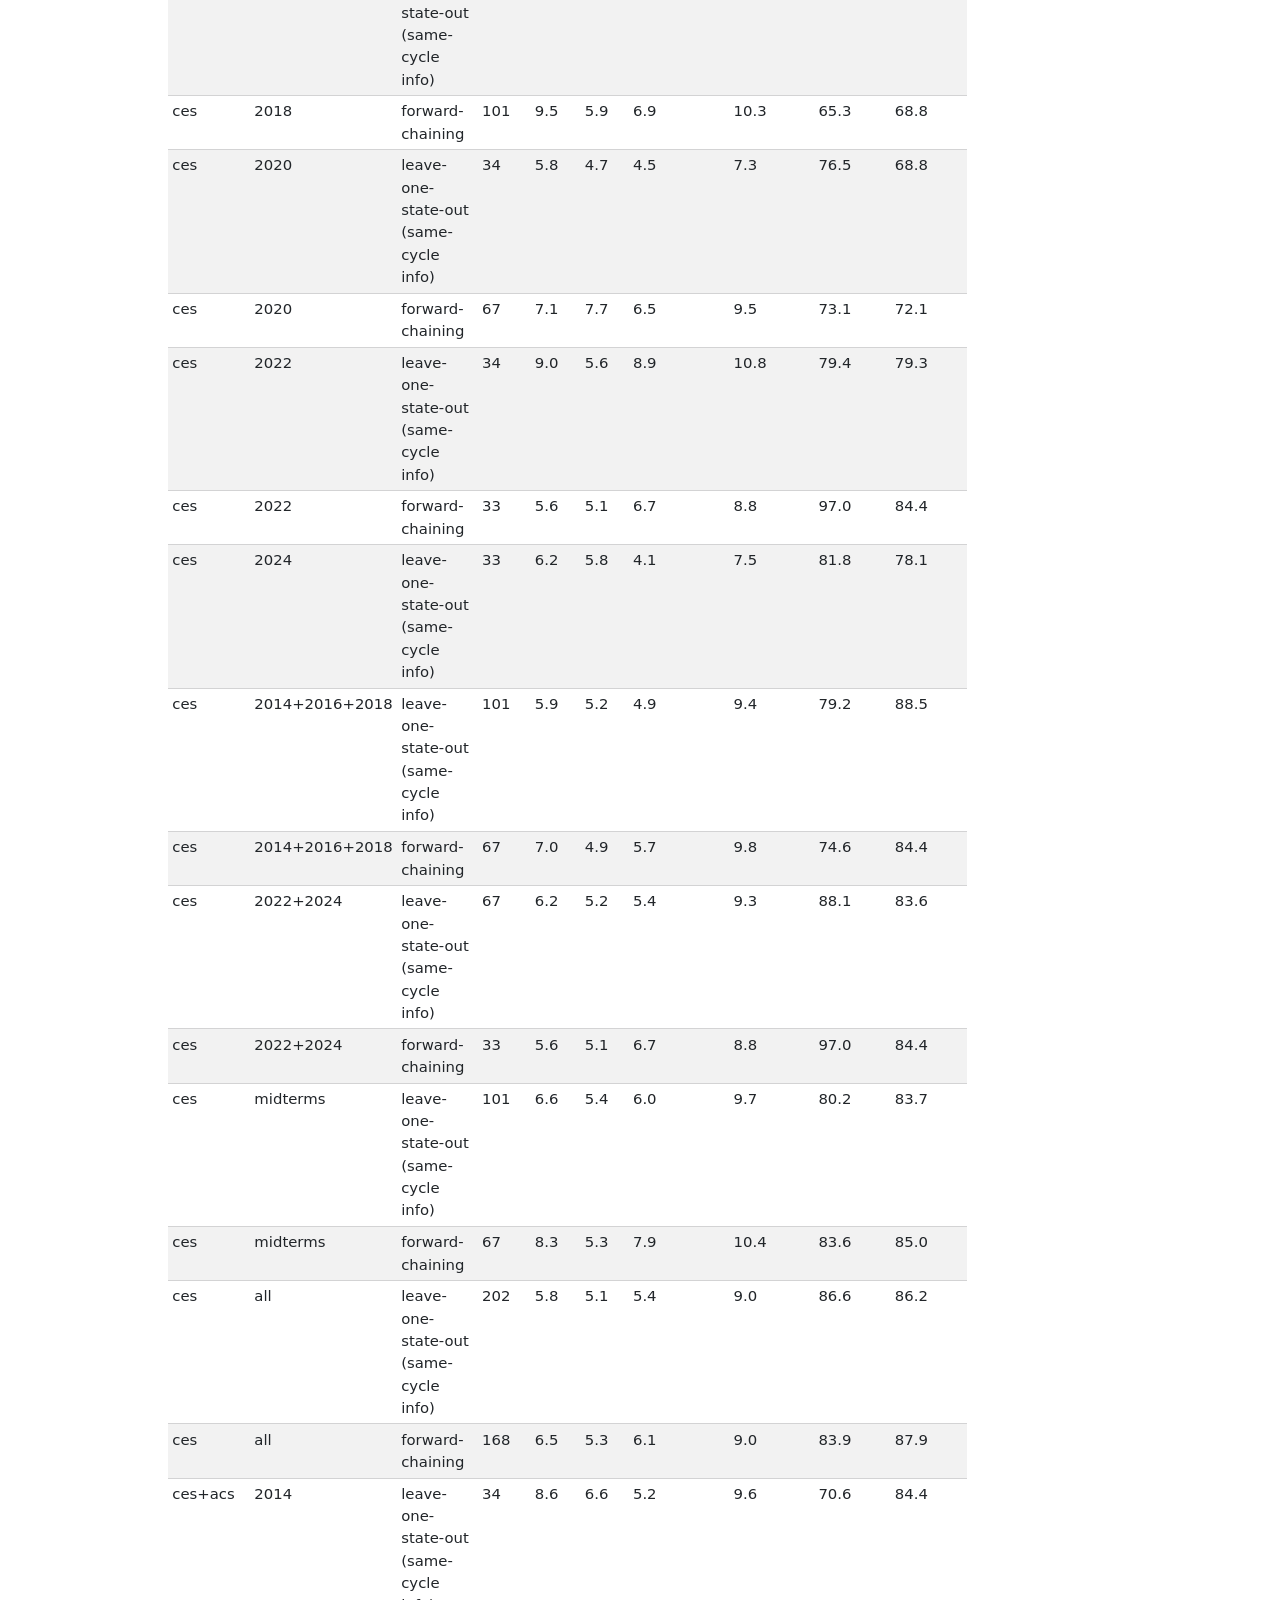
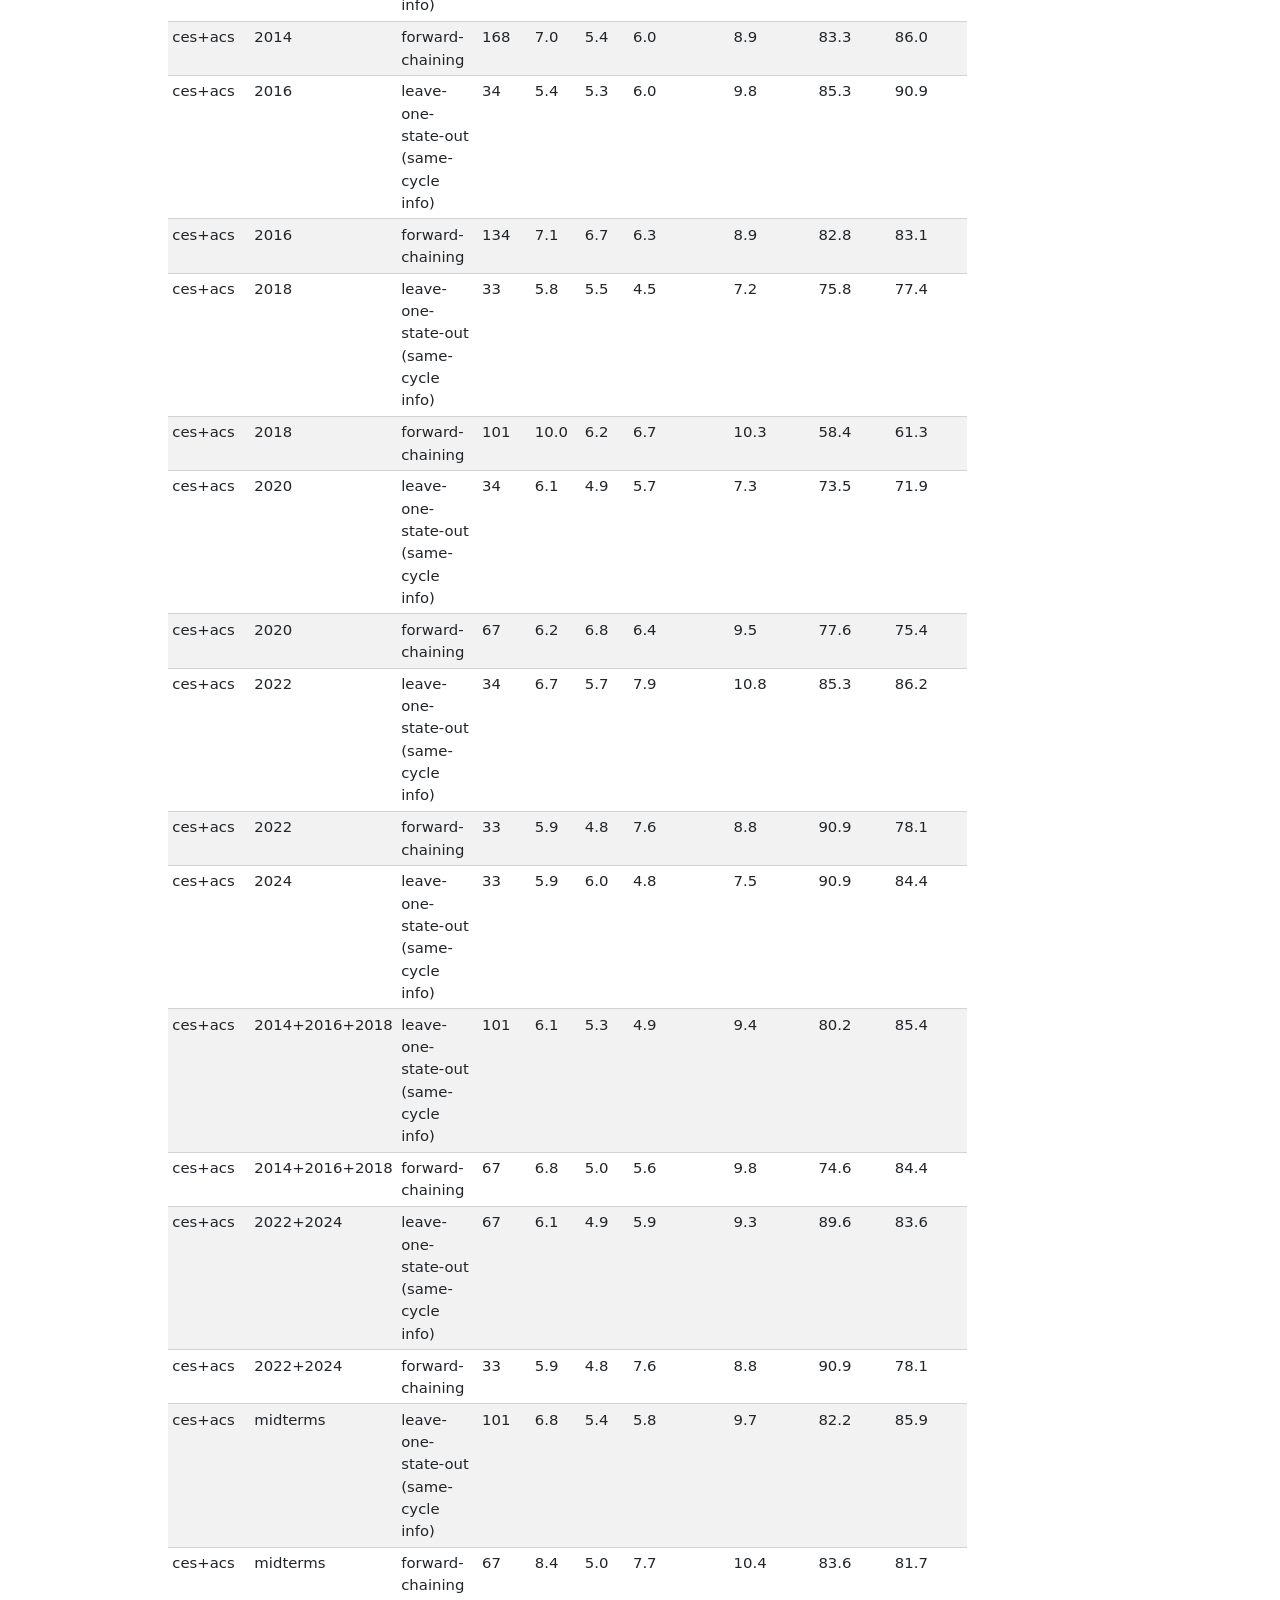
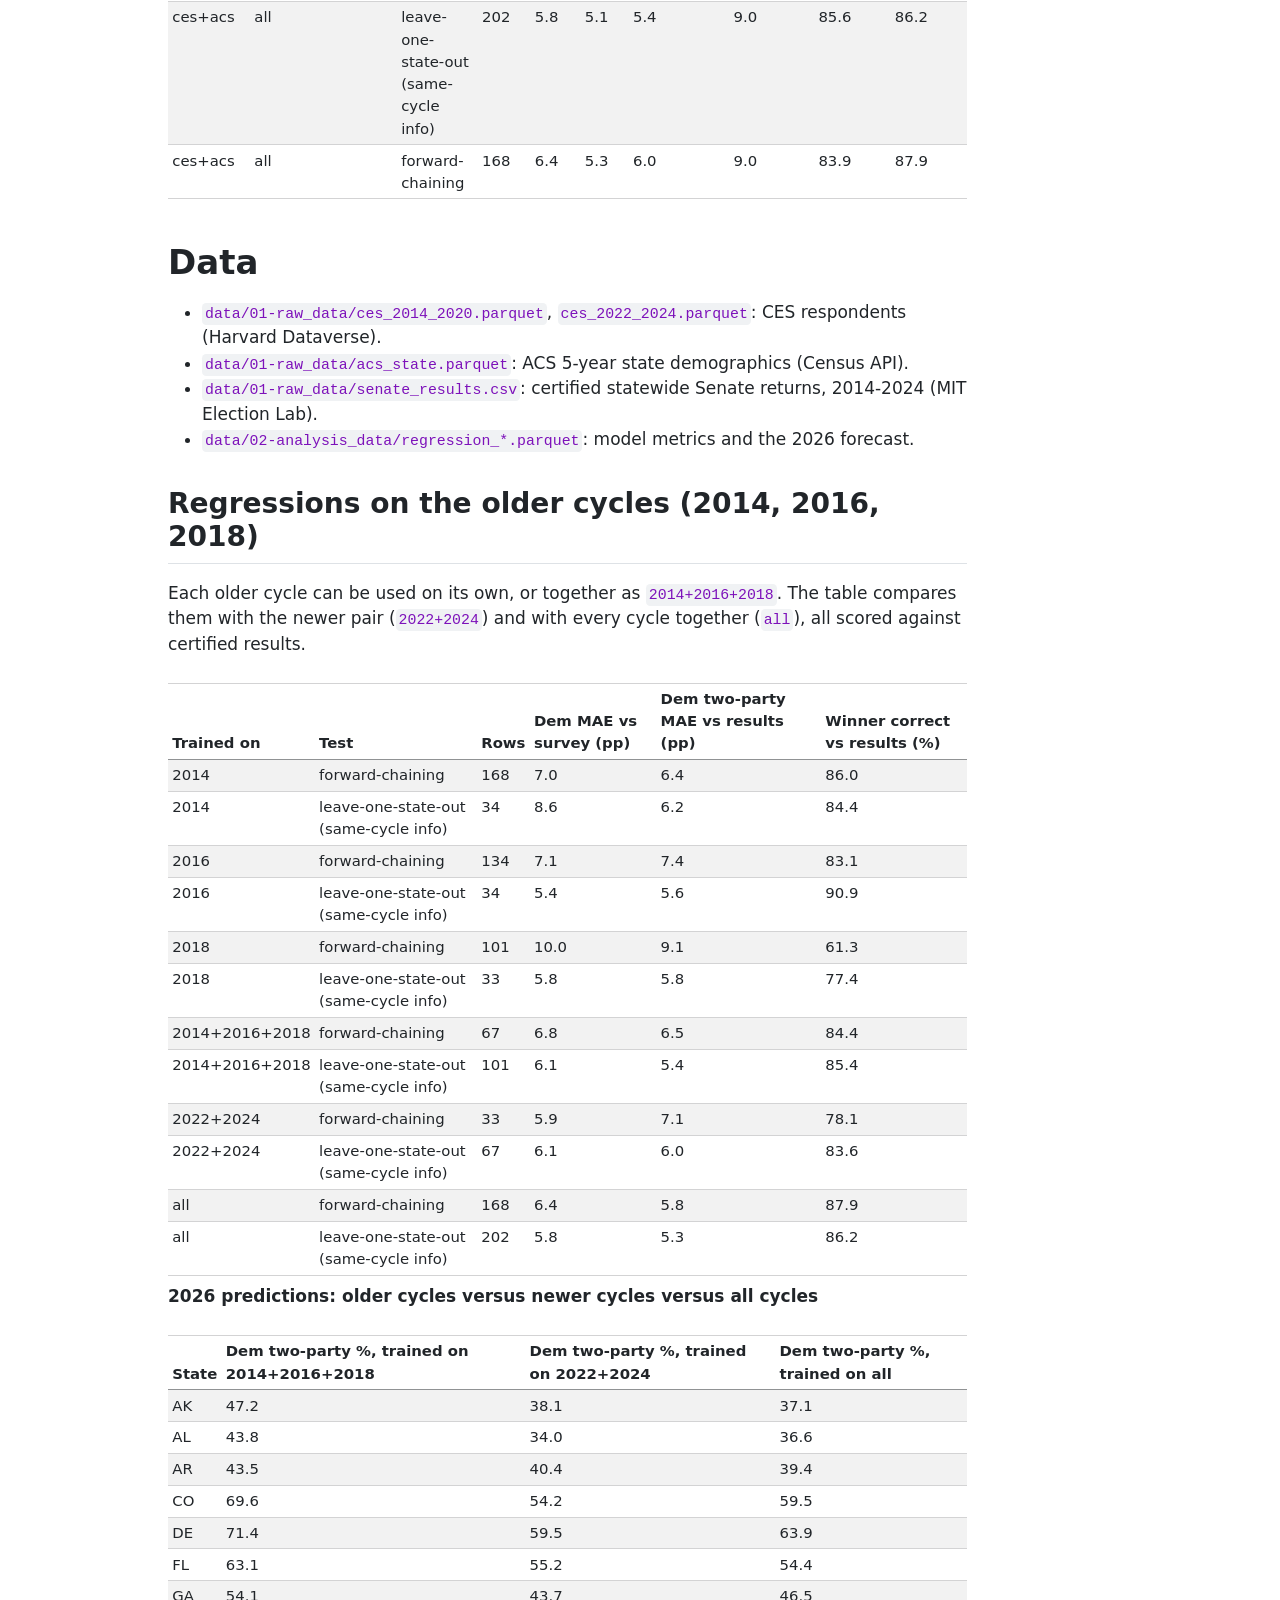
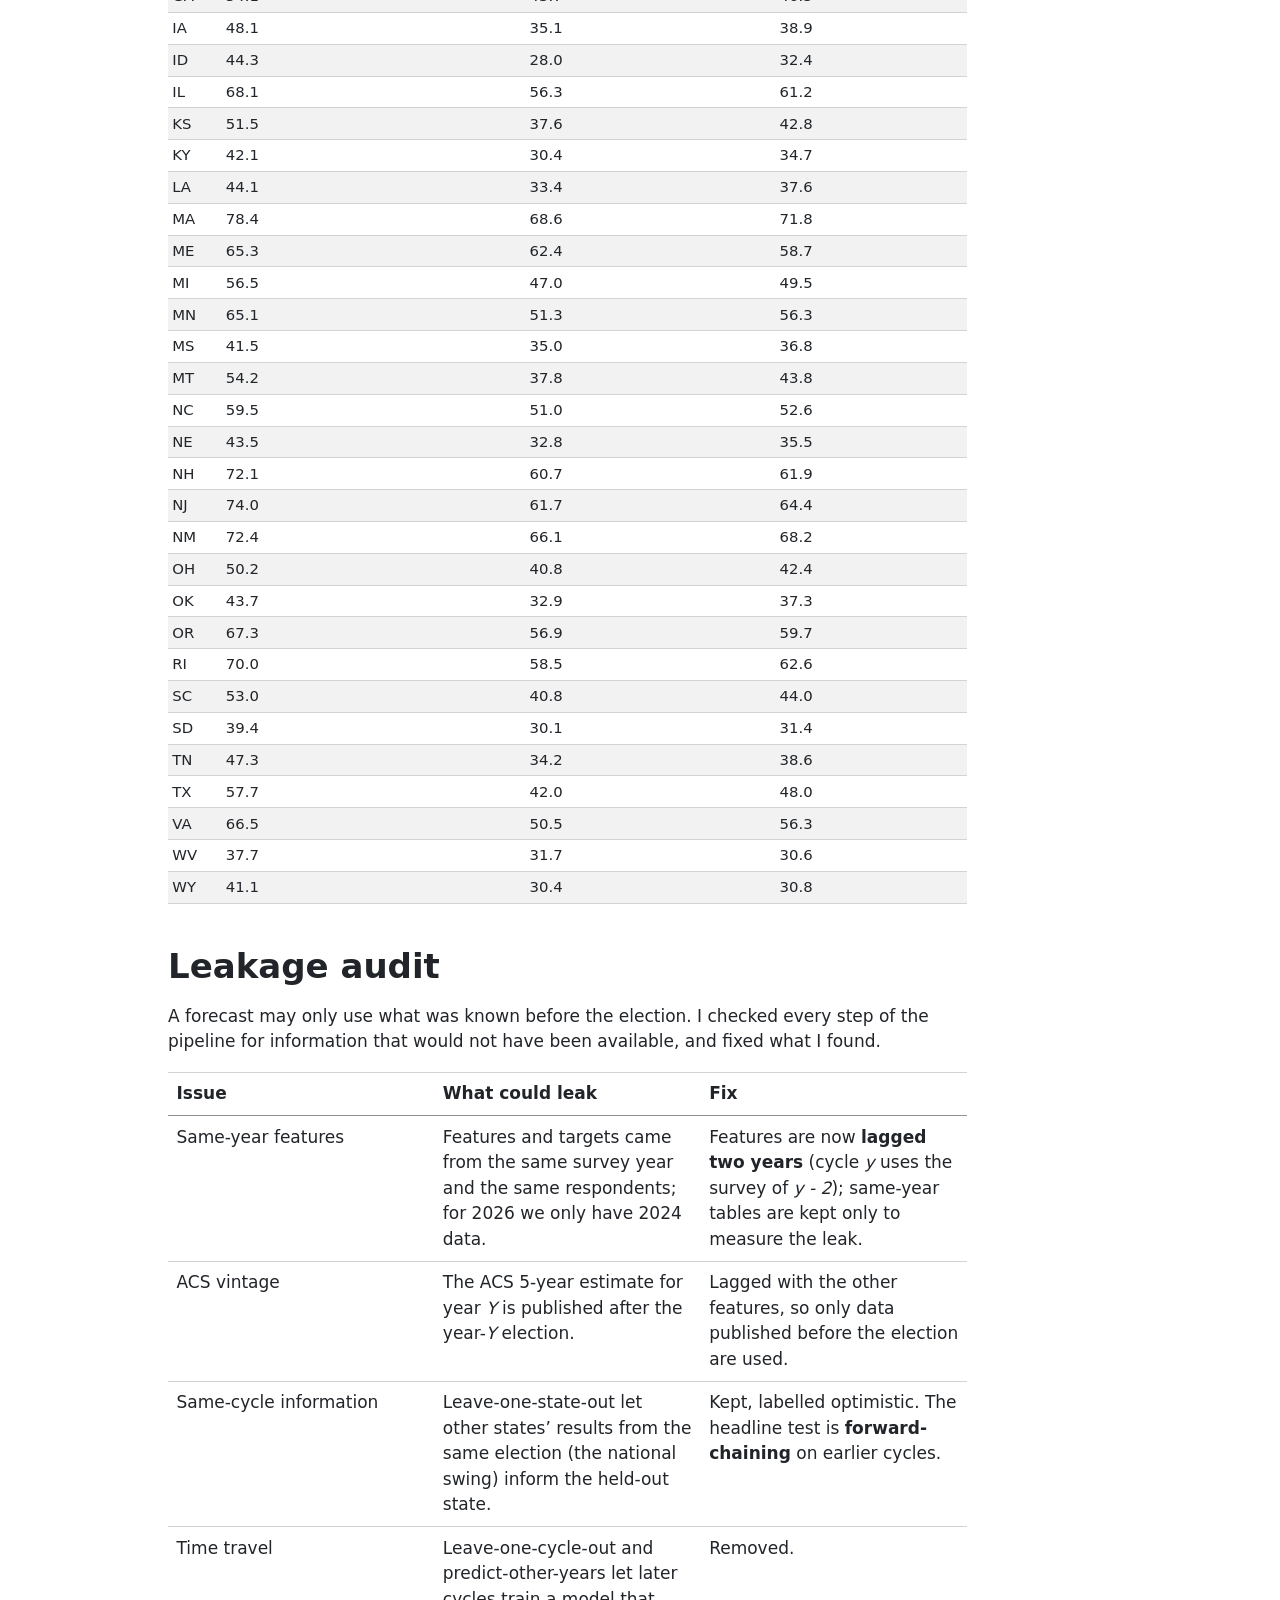
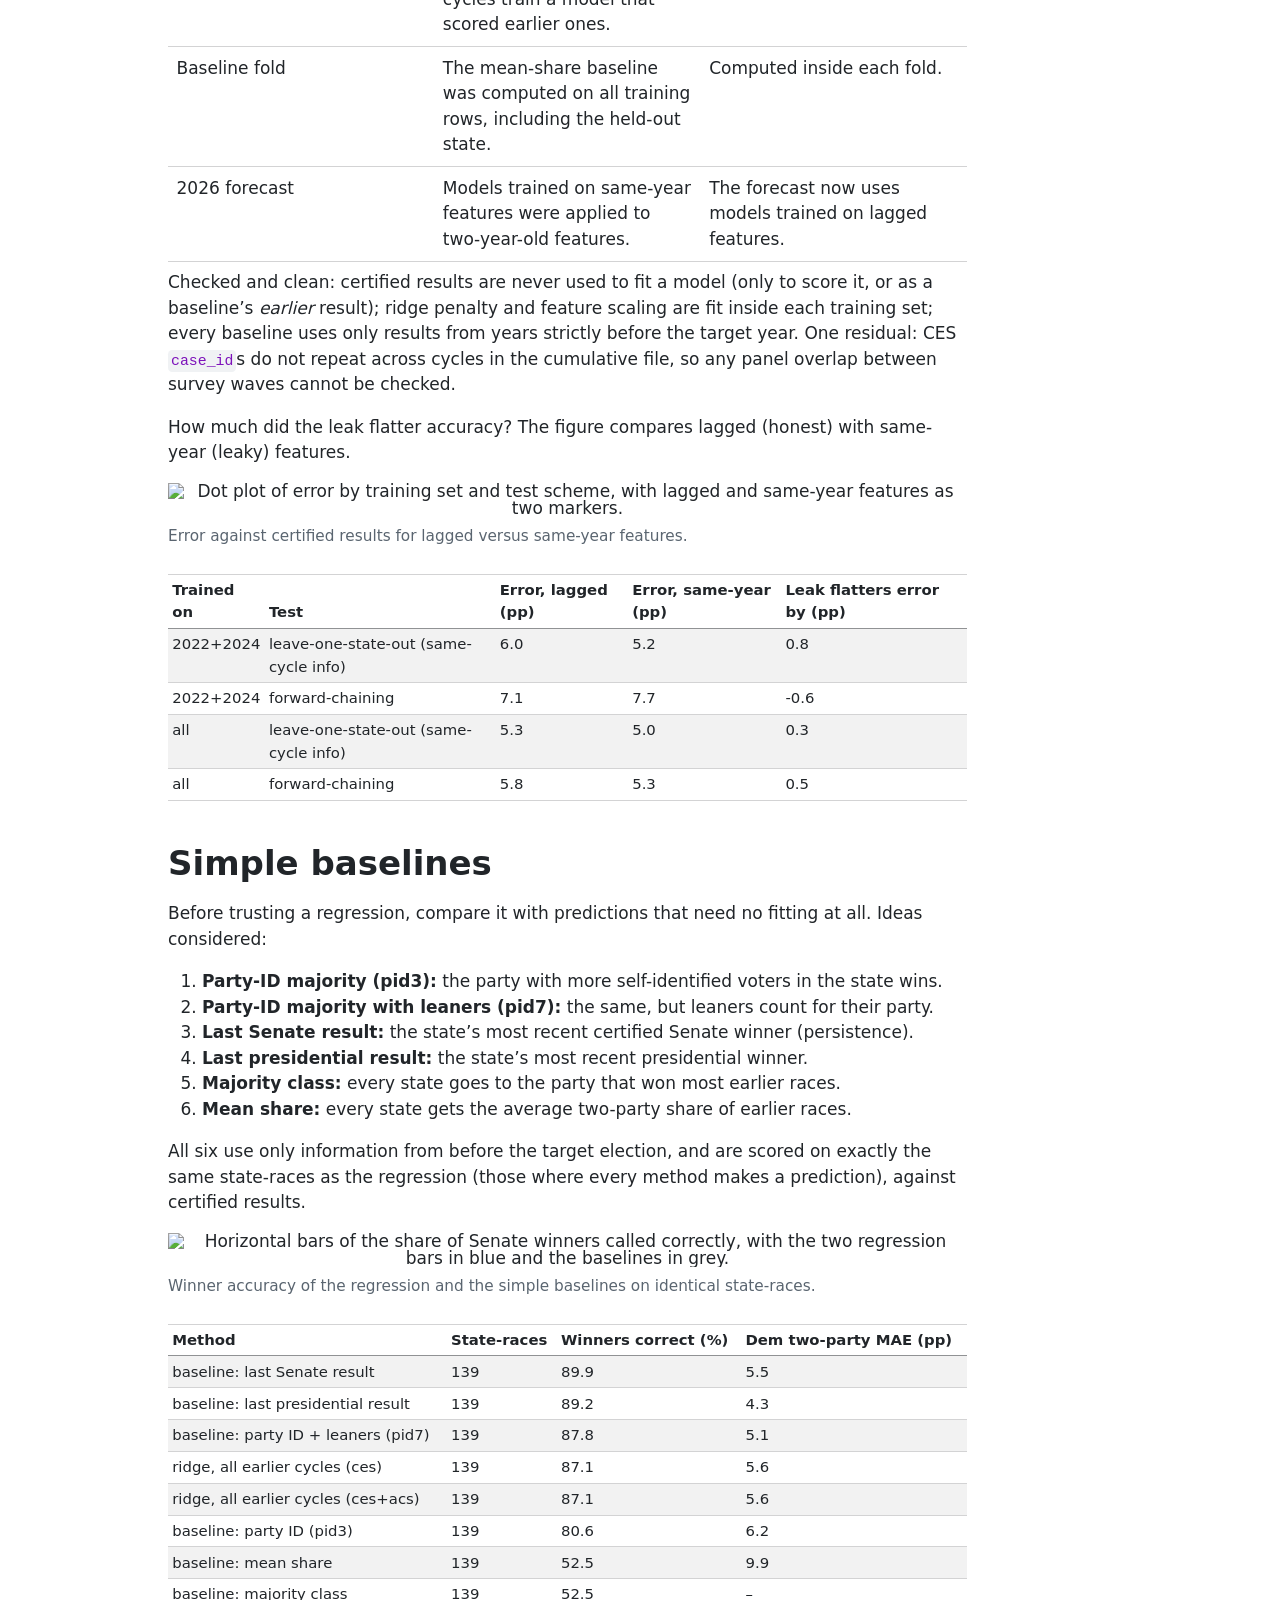
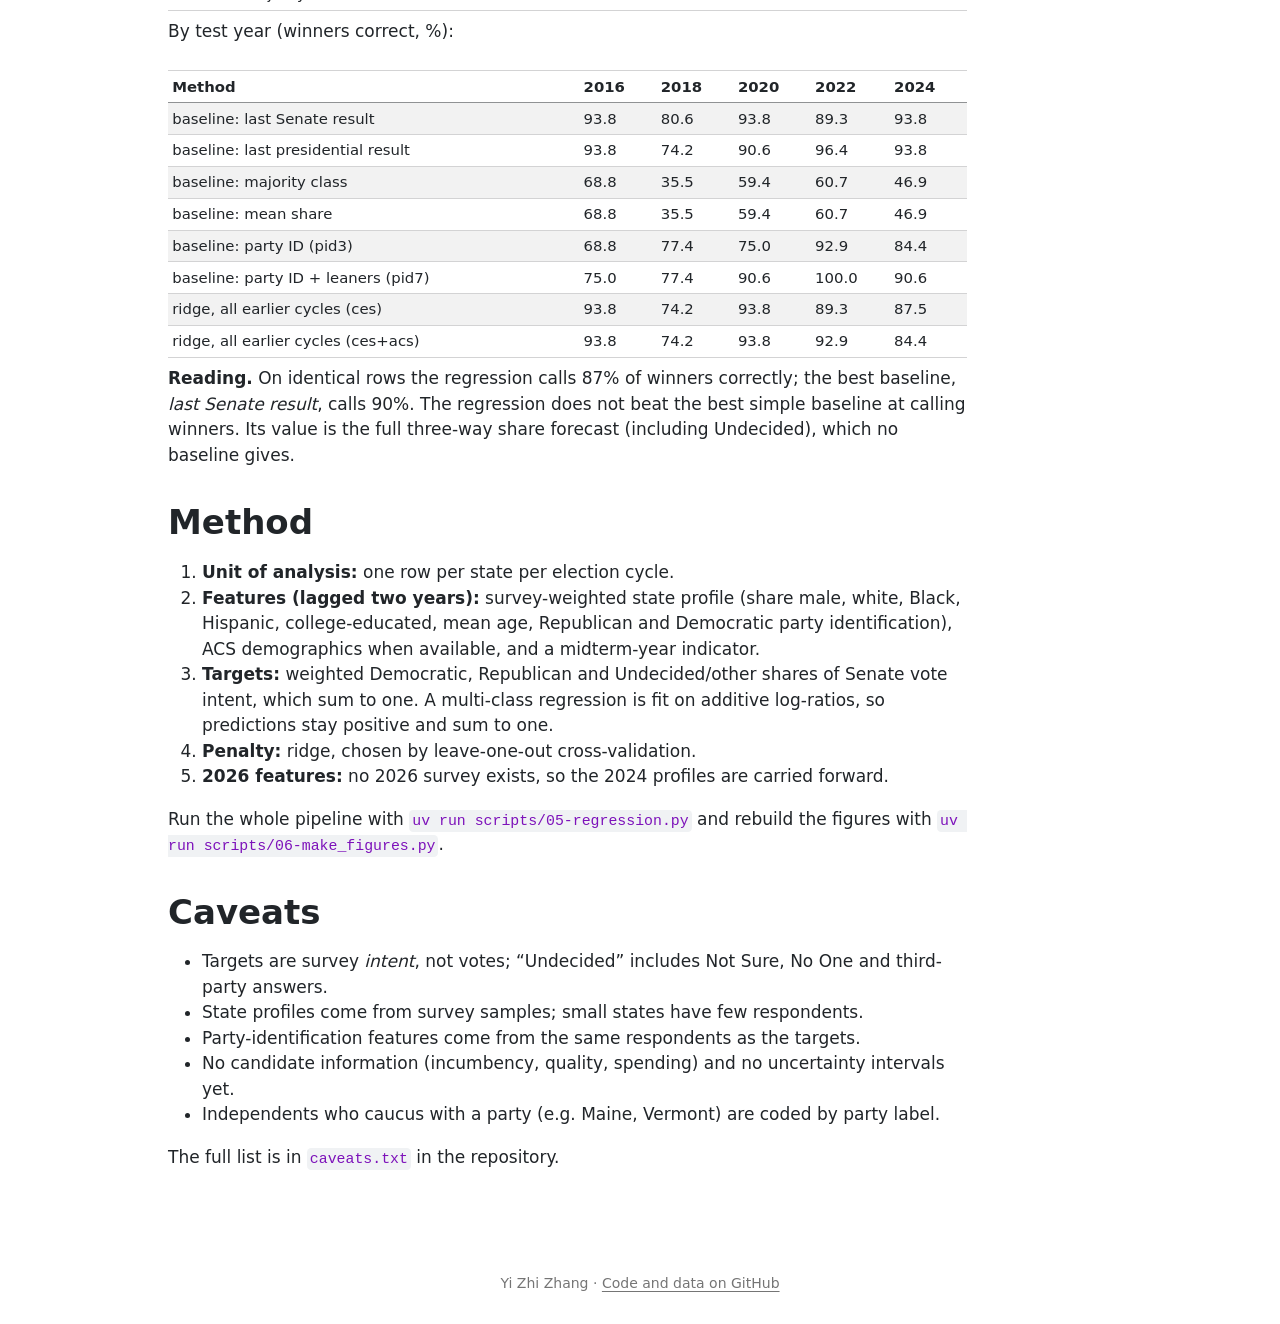
==== commit 09960be4: "Leakage audit: lag features, forward-chaining, fold-wise baselines; add simple baselines, CES/ACS 20" ====
--- a/docs/regression.html
+++ b/docs/regression.html
@@ -134,6 +134,8 @@
   <ul class="collapse">
   <li><a href="#regressions-on-the-older-cycles-2014-2016-2018" id="toc-regressions-on-the-older-cycles-2014-2016-2018" class="nav-link" data-scroll-target="#regressions-on-the-older-cycles-2014-2016-2018">Regressions on the older cycles (2014, 2016, 2018)</a></li>
   </ul></li>
+  <li><a href="#leakage-audit" id="toc-leakage-audit" class="nav-link" data-scroll-target="#leakage-audit">Leakage audit</a></li>
+  <li><a href="#simple-baselines" id="toc-simple-baselines" class="nav-link" data-scroll-target="#simple-baselines">Simple baselines</a></li>
   <li><a href="#method" id="toc-method" class="nav-link" data-scroll-target="#method">Method</a></li>
   <li><a href="#caveats" id="toc-caveats" class="nav-link" data-scroll-target="#caveats">Caveats</a></li>
   </ul>
@@ -192,42 +194,28 @@
 <ul>
 <li><strong>Coverage:</strong> 35 of 35 Senate races have a predicted Democratic, Republican and Undecided share; the three shares sum to 100% in every state (checked).</li>
 <li><strong>Model:</strong> ridge regression on log-ratios of the three shares, using state demographics and party identification (features: <code>ces+acs</code>), trained on 2014, 2014+2016+2018, 2016, 2018, 2020, 2022, 2022+2024, 2024, all, midterms.</li>
-<li><strong>Predicted winners (model trained on 2022+2024):</strong> 13 Democratic, 22 Republican.</li>
+<li><strong>Predicted winners (model trained on 2022+2024):</strong> 14 Democratic, 21 Republican.</li>
 <li><strong>Vote counts:</strong> Senate seats are decided by statewide popular vote, so a state’s vote share is the right quantity to predict; there is no Electoral College.</li>
 </ul>
 </section>
 <section id="forecast" class="level1">
 <h1>Forecast</h1>
-<div id="b58b4140" class="cell" data-execution_count="4">
-<div class="cell-output cell-output-display">
+<div id="f9aa102c" class="cell" data-execution_count="4">
+<div class="cell-output cell-output-display" data-execution_count="4">
 <div class="quarto-figure quarto-figure-center">
 <figure class="figure">
-<p><img src="regression_files/figure-html/cell-5-output-1.png" alt="Tile map of the United States coloured from red to blue by predicted Democratic two-party share in each 2026 Senate race." width="772" height="503" class="figure-img"></p>
+<p><img src="regression_files/figure-html/cell-5-output-1.png" alt="Tile map of the United States coloured from red to blue by predicted Democratic two-party share in each 2026 Senate race." width="768" height="499" class="figure-img"></p>
 <figcaption>Predicted Democratic share of the two-party vote, tile map of states.</figcaption>
 </figure>
 </div>
 </div>
-<div class="cell-output cell-output-display" data-execution_count="4">
-<div>
-<figure class="figure">
-<p><img src="regression_files/figure-html/cell-5-output-2.png" alt="Tile map of the United States coloured from red to blue by predicted Democratic two-party share in each 2026 Senate race." width="772" height="503" class="figure-img"></p>
-</figure>
-</div>
-</div>
-</div>
-<div id="8447e0d2" class="cell" data-execution_count="5">
-<div class="cell-output cell-output-display">
+</div>
+<div id="230cbb22" class="cell" data-execution_count="5">
+<div class="cell-output cell-output-display" data-execution_count="5">
 <div class="quarto-figure quarto-figure-center">
 <figure class="figure">
-<p><img src="regression_files/figure-html/cell-6-output-1.png" alt="Horizontal stacked bars, one per state, showing predicted Democratic, Undecided and Republican shares." width="678" height="870" class="figure-img"></p>
+<p><img src="regression_files/figure-html/cell-6-output-1.png" alt="Horizontal stacked bars, one per state, showing predicted Democratic, Undecided and Republican shares." width="672" height="864" class="figure-img"></p>
 <figcaption>Predicted Democratic, Republican and Undecided shares in every 2026 race.</figcaption>
-</figure>
-</div>
-</div>
-<div class="cell-output cell-output-display" data-execution_count="5">
-<div>
-<figure class="figure">
-<p><img src="regression_files/figure-html/cell-6-output-2.png" alt="Horizontal stacked bars, one per state, showing predicted Democratic, Undecided and Republican shares." width="678" height="870" class="figure-img"></p>
 </figure>
 </div>
 </div>
@@ -235,7 +223,7 @@
 <section id="table-of-predictions" class="level2">
 <h2 class="anchored" data-anchor-id="table-of-predictions">Table of predictions</h2>
 <p>Percentages for every race (model trained on 2022+2024, features ces+acs).</p>
-<div id="73ef21cc" class="cell" data-execution_count="6">
+<div id="ca32d6a3" class="cell" data-execution_count="6">
 <div class="cell-output cell-output-display">
 <table class="dataframe table table-sm caption-top table-striped small">
 <thead>
@@ -251,282 +239,282 @@
 <tbody>
 <tr class="odd">
 <td>AK</td>
-<td>13.9</td>
-<td>46.3</td>
-<td>39.9</td>
-<td>23.1</td>
+<td>23.8</td>
+<td>38.7</td>
+<td>37.6</td>
+<td>38.1</td>
 <td>Republican</td>
 </tr>
 <tr class="even">
 <td>AL</td>
+<td>22.7</td>
+<td>44.1</td>
+<td>33.2</td>
+<td>34.0</td>
+<td>Republican</td>
+</tr>
+<tr class="odd">
+<td>AR</td>
+<td>27.2</td>
+<td>40.2</td>
+<td>32.6</td>
+<td>40.4</td>
+<td>Republican</td>
+</tr>
+<tr class="even">
+<td>CO</td>
+<td>38.9</td>
+<td>32.9</td>
+<td>28.1</td>
+<td>54.2</td>
+<td>Democratic</td>
+</tr>
+<tr class="odd">
+<td>DE</td>
+<td>44.5</td>
+<td>30.3</td>
+<td>25.1</td>
+<td>59.5</td>
+<td>Democratic</td>
+</tr>
+<tr class="even">
+<td>FL</td>
+<td>41.7</td>
+<td>33.8</td>
+<td>24.5</td>
+<td>55.2</td>
+<td>Democratic</td>
+</tr>
+<tr class="odd">
+<td>GA</td>
+<td>28.6</td>
+<td>36.7</td>
+<td>34.7</td>
+<td>43.7</td>
+<td>Republican</td>
+</tr>
+<tr class="even">
+<td>IA</td>
+<td>24.6</td>
+<td>45.4</td>
+<td>30.1</td>
+<td>35.1</td>
+<td>Republican</td>
+</tr>
+<tr class="odd">
+<td>ID</td>
+<td>19.0</td>
+<td>49.0</td>
+<td>32.0</td>
+<td>28.0</td>
+<td>Republican</td>
+</tr>
+<tr class="even">
+<td>IL</td>
+<td>40.9</td>
+<td>31.8</td>
+<td>27.3</td>
+<td>56.3</td>
+<td>Democratic</td>
+</tr>
+<tr class="odd">
+<td>KS</td>
+<td>26.0</td>
+<td>43.1</td>
+<td>30.9</td>
+<td>37.6</td>
+<td>Republican</td>
+</tr>
+<tr class="even">
+<td>KY</td>
+<td>21.1</td>
+<td>48.3</td>
+<td>30.6</td>
+<td>30.4</td>
+<td>Republican</td>
+</tr>
+<tr class="odd">
+<td>LA</td>
+<td>22.3</td>
+<td>44.4</td>
+<td>33.3</td>
+<td>33.4</td>
+<td>Republican</td>
+</tr>
+<tr class="even">
+<td>MA</td>
+<td>50.9</td>
+<td>23.3</td>
+<td>25.8</td>
+<td>68.6</td>
+<td>Democratic</td>
+</tr>
+<tr class="odd">
+<td>ME</td>
+<td>51.5</td>
+<td>31.0</td>
+<td>17.6</td>
+<td>62.4</td>
+<td>Democratic</td>
+</tr>
+<tr class="even">
+<td>MI</td>
+<td>34.0</td>
+<td>38.3</td>
+<td>27.7</td>
+<td>47.0</td>
+<td>Republican</td>
+</tr>
+<tr class="odd">
+<td>MN</td>
+<td>38.1</td>
+<td>36.2</td>
+<td>25.8</td>
+<td>51.3</td>
+<td>Democratic</td>
+</tr>
+<tr class="even">
+<td>MS</td>
+<td>23.4</td>
+<td>43.5</td>
+<td>33.1</td>
+<td>35.0</td>
+<td>Republican</td>
+</tr>
+<tr class="odd">
+<td>MT</td>
+<td>28.8</td>
+<td>47.5</td>
+<td>23.7</td>
+<td>37.8</td>
+<td>Republican</td>
+</tr>
+<tr class="even">
+<td>NC</td>
+<td>36.0</td>
+<td>34.6</td>
 <td>29.4</td>
+<td>51.0</td>
+<td>Democratic</td>
+</tr>
+<tr class="odd">
+<td>NE</td>
+<td>21.8</td>
+<td>44.8</td>
+<td>33.4</td>
+<td>32.8</td>
+<td>Republican</td>
+</tr>
+<tr class="even">
+<td>NH</td>
+<td>48.5</td>
+<td>31.4</td>
+<td>20.1</td>
+<td>60.7</td>
+<td>Democratic</td>
+</tr>
+<tr class="odd">
+<td>NJ</td>
+<td>45.3</td>
+<td>28.1</td>
+<td>26.6</td>
+<td>61.7</td>
+<td>Democratic</td>
+</tr>
+<tr class="even">
+<td>NM</td>
+<td>47.6</td>
+<td>24.4</td>
+<td>28.1</td>
+<td>66.1</td>
+<td>Democratic</td>
+</tr>
+<tr class="odd">
+<td>OH</td>
+<td>28.3</td>
+<td>41.2</td>
+<td>30.5</td>
 <td>40.8</td>
-<td>29.8</td>
-<td>41.8</td>
 <td>Republican</td>
 </tr>
-<tr class="odd">
-<td>AR</td>
-<td>20.7</td>
-<td>46.4</td>
+<tr class="even">
+<td>OK</td>
+<td>20.6</td>
+<td>42.0</td>
+<td>37.3</td>
 <td>32.9</td>
-<td>30.9</td>
 <td>Republican</td>
 </tr>
-<tr class="even">
-<td>CO</td>
-<td>37.5</td>
+<tr class="odd">
+<td>OR</td>
+<td>42.4</td>
+<td>32.1</td>
+<td>25.5</td>
+<td>56.9</td>
+<td>Democratic</td>
+</tr>
+<tr class="even">
+<td>RI</td>
+<td>41.3</td>
+<td>29.3</td>
+<td>29.5</td>
+<td>58.5</td>
+<td>Democratic</td>
+</tr>
+<tr class="odd">
+<td>SC</td>
+<td>29.1</td>
+<td>42.2</td>
+<td>28.8</td>
+<td>40.8</td>
+<td>Republican</td>
+</tr>
+<tr class="even">
+<td>SD</td>
+<td>20.6</td>
+<td>48.0</td>
+<td>31.4</td>
+<td>30.1</td>
+<td>Republican</td>
+</tr>
+<tr class="odd">
+<td>TN</td>
+<td>23.4</td>
+<td>45.0</td>
+<td>31.6</td>
+<td>34.2</td>
+<td>Republican</td>
+</tr>
+<tr class="even">
+<td>TX</td>
+<td>25.8</td>
+<td>35.6</td>
+<td>38.5</td>
+<td>42.0</td>
+<td>Republican</td>
+</tr>
+<tr class="odd">
+<td>VA</td>
+<td>35.4</td>
 <td>34.7</td>
-<td>27.8</td>
-<td>52.0</td>
+<td>29.9</td>
+<td>50.5</td>
 <td>Democratic</td>
 </tr>
-<tr class="odd">
-<td>DE</td>
-<td>52.2</td>
-<td>26.6</td>
-<td>21.2</td>
-<td>66.3</td>
-<td>Democratic</td>
-</tr>
-<tr class="even">
-<td>FL</td>
-<td>44.7</td>
-<td>33.1</td>
-<td>22.2</td>
-<td>57.4</td>
-<td>Democratic</td>
-</tr>
-<tr class="odd">
-<td>GA</td>
-<td>29.3</td>
-<td>38.4</td>
-<td>32.4</td>
-<td>43.3</td>
+<tr class="even">
+<td>WV</td>
+<td>23.7</td>
+<td>51.0</td>
+<td>25.3</td>
+<td>31.7</td>
 <td>Republican</td>
 </tr>
-<tr class="even">
-<td>IA</td>
-<td>28.0</td>
-<td>44.4</td>
-<td>27.5</td>
-<td>38.7</td>
-<td>Republican</td>
-</tr>
-<tr class="odd">
-<td>ID</td>
-<td>23.0</td>
-<td>50.5</td>
-<td>26.5</td>
-<td>31.3</td>
-<td>Republican</td>
-</tr>
-<tr class="even">
-<td>IL</td>
-<td>42.8</td>
-<td>31.6</td>
-<td>25.6</td>
-<td>57.5</td>
-<td>Democratic</td>
-</tr>
-<tr class="odd">
-<td>KS</td>
-<td>29.4</td>
-<td>42.3</td>
-<td>28.3</td>
-<td>41.0</td>
-<td>Republican</td>
-</tr>
-<tr class="even">
-<td>KY</td>
-<td>28.8</td>
-<td>42.8</td>
-<td>28.3</td>
-<td>40.2</td>
-<td>Republican</td>
-</tr>
-<tr class="odd">
-<td>LA</td>
-<td>28.6</td>
-<td>40.7</td>
-<td>30.7</td>
-<td>41.3</td>
-<td>Republican</td>
-</tr>
-<tr class="even">
-<td>MA</td>
-<td>50.3</td>
-<td>24.9</td>
-<td>24.8</td>
-<td>66.9</td>
-<td>Democratic</td>
-</tr>
-<tr class="odd">
-<td>ME</td>
-<td>48.2</td>
-<td>34.0</td>
-<td>17.8</td>
-<td>58.7</td>
-<td>Democratic</td>
-</tr>
-<tr class="even">
-<td>MI</td>
-<td>36.5</td>
-<td>37.0</td>
-<td>26.5</td>
-<td>49.7</td>
-<td>Republican</td>
-</tr>
-<tr class="odd">
-<td>MN</td>
-<td>39.4</td>
-<td>36.6</td>
-<td>24.0</td>
-<td>51.9</td>
-<td>Democratic</td>
-</tr>
-<tr class="even">
-<td>MS</td>
-<td>26.8</td>
-<td>40.7</td>
-<td>32.5</td>
-<td>39.7</td>
-<td>Republican</td>
-</tr>
-<tr class="odd">
-<td>MT</td>
-<td>39.1</td>
-<td>40.8</td>
-<td>20.0</td>
-<td>48.9</td>
-<td>Republican</td>
-</tr>
-<tr class="even">
-<td>NC</td>
-<td>31.1</td>
-<td>41.3</td>
-<td>27.6</td>
-<td>42.9</td>
-<td>Republican</td>
-</tr>
-<tr class="odd">
-<td>NE</td>
-<td>22.6</td>
-<td>45.5</td>
-<td>31.9</td>
-<td>33.2</td>
-<td>Republican</td>
-</tr>
-<tr class="even">
-<td>NH</td>
-<td>53.5</td>
-<td>28.3</td>
-<td>18.2</td>
-<td>65.4</td>
-<td>Democratic</td>
-</tr>
-<tr class="odd">
-<td>NJ</td>
-<td>47.1</td>
-<td>29.5</td>
-<td>23.4</td>
-<td>61.5</td>
-<td>Democratic</td>
-</tr>
-<tr class="even">
-<td>NM</td>
-<td>42.9</td>
-<td>27.3</td>
-<td>29.9</td>
-<td>61.1</td>
-<td>Democratic</td>
-</tr>
-<tr class="odd">
-<td>OH</td>
-<td>29.5</td>
-<td>41.5</td>
-<td>29.0</td>
-<td>41.5</td>
-<td>Republican</td>
-</tr>
-<tr class="even">
-<td>OK</td>
-<td>22.6</td>
-<td>43.4</td>
-<td>34.0</td>
-<td>34.3</td>
-<td>Republican</td>
-</tr>
-<tr class="odd">
-<td>OR</td>
-<td>42.6</td>
-<td>32.6</td>
-<td>24.8</td>
-<td>56.6</td>
-<td>Democratic</td>
-</tr>
-<tr class="even">
-<td>RI</td>
-<td>47.4</td>
-<td>25.3</td>
-<td>27.3</td>
-<td>65.2</td>
-<td>Democratic</td>
-</tr>
-<tr class="odd">
-<td>SC</td>
-<td>36.7</td>
-<td>38.8</td>
-<td>24.5</td>
-<td>48.6</td>
-<td>Republican</td>
-</tr>
-<tr class="even">
-<td>SD</td>
-<td>20.8</td>
-<td>49.0</td>
-<td>30.1</td>
-<td>29.8</td>
-<td>Republican</td>
-</tr>
-<tr class="odd">
-<td>TN</td>
-<td>30.2</td>
-<td>43.2</td>
-<td>26.7</td>
-<td>41.1</td>
-<td>Republican</td>
-</tr>
-<tr class="even">
-<td>TX</td>
-<td>28.0</td>
-<td>35.9</td>
-<td>36.1</td>
-<td>43.8</td>
-<td>Republican</td>
-</tr>
-<tr class="odd">
-<td>VA</td>
-<td>42.3</td>
-<td>31.7</td>
-<td>26.0</td>
-<td>57.2</td>
-<td>Democratic</td>
-</tr>
-<tr class="even">
-<td>WV</td>
-<td>30.3</td>
-<td>45.7</td>
-<td>24.0</td>
-<td>39.9</td>
-<td>Republican</td>
-</tr>
 <tr class="odd">
 <td>WY</td>
-<td>21.8</td>
-<td>55.3</td>
-<td>22.9</td>
-<td>28.3</td>
+<td>22.1</td>
+<td>50.7</td>
+<td>27.2</td>
+<td>30.4</td>
 <td>Republican</td>
 </tr>
 </tbody>
@@ -538,24 +526,17 @@
 <section id="does-the-training-set-matter" class="level1">
 <h1>Does the training set matter?</h1>
 <p>The three requested training sets are 2022 only, 2024 only, and both cycles together.</p>
-<div id="81ea3e86" class="cell" data-execution_count="7">
-<div class="cell-output cell-output-display">
+<div id="c1ae8dcf" class="cell" data-execution_count="7">
+<div class="cell-output cell-output-display" data-execution_count="7">
 <div class="quarto-figure quarto-figure-center">
 <figure class="figure">
-<p><img src="regression_files/figure-html/cell-8-output-1.png" alt="Dot plot of predicted Democratic two-party share per state, with a marker shape and colour for each training set." width="678" height="870" class="figure-img"></p>
+<p><img src="regression_files/figure-html/cell-8-output-1.png" alt="Dot plot of predicted Democratic two-party share per state, with a marker shape and colour for each training set." width="672" height="864" class="figure-img"></p>
 <figcaption>Predicted Democratic two-party share by state under each training set.</figcaption>
 </figure>
 </div>
 </div>
-<div class="cell-output cell-output-display" data-execution_count="7">
-<div>
-<figure class="figure">
-<p><img src="regression_files/figure-html/cell-8-output-2.png" alt="Dot plot of predicted Democratic two-party share per state, with a marker shape and colour for each training set." width="678" height="870" class="figure-img"></p>
-</figure>
-</div>
-</div>
-</div>
-<div id="e1ed0ede" class="cell" data-execution_count="8">
+</div>
+<div id="939ee579" class="cell" data-execution_count="8">
 <div class="cell-output cell-output-display">
 <table class="dataframe table table-sm caption-top table-striped small">
 <thead>
@@ -569,213 +550,213 @@
 <tbody>
 <tr class="odd">
 <td>AK</td>
-<td>18.8</td>
-<td>23.1</td>
-<td>35.7</td>
+<td>27.8</td>
+<td>38.1</td>
+<td>37.5</td>
 </tr>
 <tr class="even">
 <td>AL</td>
-<td>45.9</td>
-<td>41.8</td>
-<td>38.9</td>
+<td>36.9</td>
+<td>34.0</td>
+<td>27.3</td>
 </tr>
 <tr class="odd">
 <td>AR</td>
-<td>28.6</td>
+<td>38.4</td>
+<td>40.4</td>
+<td>44.2</td>
+</tr>
+<tr class="even">
+<td>CO</td>
+<td>47.9</td>
+<td>54.2</td>
+<td>58.6</td>
+</tr>
+<tr class="odd">
+<td>DE</td>
+<td>65.0</td>
+<td>59.5</td>
+<td>47.9</td>
+</tr>
+<tr class="even">
+<td>FL</td>
+<td>56.6</td>
+<td>55.2</td>
+<td>51.4</td>
+</tr>
+<tr class="odd">
+<td>GA</td>
+<td>41.2</td>
+<td>43.7</td>
+<td>42.2</td>
+</tr>
+<tr class="even">
+<td>IA</td>
+<td>34.5</td>
+<td>35.1</td>
 <td>30.9</td>
-<td>36.3</td>
-</tr>
-<tr class="even">
-<td>CO</td>
-<td>49.2</td>
-<td>52.0</td>
-<td>55.2</td>
-</tr>
-<tr class="odd">
-<td>DE</td>
-<td>69.4</td>
-<td>66.3</td>
-<td>58.1</td>
-</tr>
-<tr class="even">
-<td>FL</td>
-<td>64.2</td>
-<td>57.4</td>
+</tr>
+<tr class="odd">
+<td>ID</td>
+<td>24.4</td>
+<td>28.0</td>
+<td>22.5</td>
+</tr>
+<tr class="even">
+<td>IL</td>
+<td>55.7</td>
+<td>56.3</td>
+<td>58.4</td>
+</tr>
+<tr class="odd">
+<td>KS</td>
+<td>33.7</td>
+<td>37.6</td>
+<td>42.4</td>
+</tr>
+<tr class="even">
+<td>KY</td>
+<td>31.8</td>
+<td>30.4</td>
+<td>28.7</td>
+</tr>
+<tr class="odd">
+<td>LA</td>
+<td>35.8</td>
+<td>33.4</td>
+<td>29.8</td>
+</tr>
+<tr class="even">
+<td>MA</td>
+<td>68.0</td>
+<td>68.6</td>
+<td>66.2</td>
+</tr>
+<tr class="odd">
+<td>ME</td>
+<td>66.5</td>
+<td>62.4</td>
+<td>55.7</td>
+</tr>
+<tr class="even">
+<td>MI</td>
+<td>48.4</td>
+<td>47.0</td>
+<td>44.6</td>
+</tr>
+<tr class="odd">
+<td>MN</td>
+<td>48.0</td>
+<td>51.3</td>
+<td>51.5</td>
+</tr>
+<tr class="even">
+<td>MS</td>
+<td>38.0</td>
+<td>35.0</td>
+<td>32.5</td>
+</tr>
+<tr class="odd">
+<td>MT</td>
+<td>37.4</td>
+<td>37.8</td>
+<td>38.2</td>
+</tr>
+<tr class="even">
+<td>NC</td>
+<td>48.5</td>
+<td>51.0</td>
+<td>50.6</td>
+</tr>
+<tr class="odd">
+<td>NE</td>
+<td>26.4</td>
+<td>32.8</td>
+<td>41.6</td>
+</tr>
+<tr class="even">
+<td>NH</td>
+<td>65.0</td>
+<td>60.7</td>
+<td>45.1</td>
+</tr>
+<tr class="odd">
+<td>NJ</td>
+<td>58.2</td>
+<td>61.7</td>
+<td>58.3</td>
+</tr>
+<tr class="even">
+<td>NM</td>
+<td>70.1</td>
+<td>66.1</td>
+<td>68.2</td>
+</tr>
+<tr class="odd">
+<td>OH</td>
+<td>40.7</td>
+<td>40.8</td>
+<td>37.1</td>
+</tr>
+<tr class="even">
+<td>OK</td>
+<td>30.4</td>
+<td>32.9</td>
+<td>37.2</td>
+</tr>
+<tr class="odd">
+<td>OR</td>
+<td>57.0</td>
+<td>56.9</td>
+<td>57.0</td>
+</tr>
+<tr class="even">
+<td>RI</td>
+<td>63.9</td>
+<td>58.5</td>
+<td>49.7</td>
+</tr>
+<tr class="odd">
+<td>SC</td>
+<td>43.2</td>
+<td>40.8</td>
+<td>32.2</td>
+</tr>
+<tr class="even">
+<td>SD</td>
+<td>23.2</td>
+<td>30.1</td>
+<td>38.3</td>
+</tr>
+<tr class="odd">
+<td>TN</td>
+<td>34.5</td>
+<td>34.2</td>
+<td>29.0</td>
+</tr>
+<tr class="even">
+<td>TX</td>
+<td>38.2</td>
+<td>42.0</td>
+<td>43.4</td>
+</tr>
+<tr class="odd">
+<td>VA</td>
+<td>48.3</td>
 <td>50.5</td>
-</tr>
-<tr class="odd">
-<td>GA</td>
-<td>43.6</td>
-<td>43.3</td>
-<td>44.9</td>
-</tr>
-<tr class="even">
-<td>IA</td>
-<td>38.6</td>
-<td>38.7</td>
-<td>39.6</td>
-</tr>
-<tr class="odd">
-<td>ID</td>
+<td>47.3</td>
+</tr>
+<tr class="even">
+<td>WV</td>
+<td>36.1</td>
+<td>31.7</td>
+<td>24.8</td>
+</tr>
+<tr class="odd">
+<td>WY</td>
+<td>26.2</td>
 <td>30.4</td>
-<td>31.3</td>
-<td>36.4</td>
-</tr>
-<tr class="even">
-<td>IL</td>
-<td>58.5</td>
-<td>57.5</td>
-<td>53.9</td>
-</tr>
-<tr class="odd">
-<td>KS</td>
-<td>41.1</td>
-<td>41.0</td>
-<td>41.9</td>
-</tr>
-<tr class="even">
-<td>KY</td>
-<td>43.1</td>
-<td>40.2</td>
-<td>37.7</td>
-</tr>
-<tr class="odd">
-<td>LA</td>
-<td>45.6</td>
-<td>41.3</td>
-<td>37.9</td>
-</tr>
-<tr class="even">
-<td>MA</td>
-<td>65.2</td>
-<td>66.9</td>
-<td>64.3</td>
-</tr>
-<tr class="odd">
-<td>ME</td>
-<td>60.9</td>
-<td>58.7</td>
-<td>51.9</td>
-</tr>
-<tr class="even">
-<td>MI</td>
-<td>51.7</td>
-<td>49.7</td>
-<td>46.0</td>
-</tr>
-<tr class="odd">
-<td>MN</td>
-<td>50.1</td>
-<td>51.9</td>
-<td>51.4</td>
-</tr>
-<tr class="even">
-<td>MS</td>
-<td>43.7</td>
-<td>39.7</td>
-<td>37.2</td>
-</tr>
-<tr class="odd">
-<td>MT</td>
-<td>52.1</td>
-<td>48.9</td>
-<td>43.4</td>
-</tr>
-<tr class="even">
-<td>NC</td>
-<td>39.7</td>
-<td>42.9</td>
-<td>47.2</td>
-</tr>
-<tr class="odd">
-<td>NE</td>
-<td>32.0</td>
-<td>33.2</td>
-<td>37.9</td>
-</tr>
-<tr class="even">
-<td>NH</td>
-<td>67.8</td>
-<td>65.4</td>
-<td>58.0</td>
-</tr>
-<tr class="odd">
-<td>NJ</td>
-<td>62.7</td>
-<td>61.5</td>
-<td>59.2</td>
-</tr>
-<tr class="even">
-<td>NM</td>
-<td>66.7</td>
-<td>61.1</td>
-<td>53.9</td>
-</tr>
-<tr class="odd">
-<td>OH</td>
-<td>41.3</td>
-<td>41.5</td>
-<td>42.6</td>
-</tr>
-<tr class="even">
-<td>OK</td>
-<td>34.5</td>
-<td>34.3</td>
-<td>36.3</td>
-</tr>
-<tr class="odd">
-<td>OR</td>
-<td>57.4</td>
-<td>56.6</td>
-<td>53.1</td>
-</tr>
-<tr class="even">
-<td>RI</td>
-<td>68.5</td>
-<td>65.2</td>
-<td>57.6</td>
-</tr>
-<tr class="odd">
-<td>SC</td>
-<td>52.6</td>
-<td>48.6</td>
-<td>44.4</td>
-</tr>
-<tr class="even">
-<td>SD</td>
-<td>28.8</td>
-<td>29.8</td>
-<td>34.6</td>
-</tr>
-<tr class="odd">
-<td>TN</td>
-<td>43.0</td>
-<td>41.1</td>
-<td>40.0</td>
-</tr>
-<tr class="even">
-<td>TX</td>
-<td>46.4</td>
-<td>43.8</td>
-<td>45.7</td>
-</tr>
-<tr class="odd">
-<td>VA</td>
-<td>58.4</td>
-<td>57.2</td>
-<td>54.5</td>
-</tr>
-<tr class="even">
-<td>WV</td>
-<td>46.8</td>
-<td>39.9</td>
-<td>33.9</td>
-</tr>
-<tr class="odd">
-<td>WY</td>
-<td>28.2</td>
-<td>28.3</td>
-<td>32.1</td>
+<td>26.1</td>
 </tr>
 </tbody>
 </table>
@@ -784,42 +765,33 @@
 </section>
 <section id="accuracy" class="level1">
 <h1>Accuracy</h1>
-<p>Each state-race is predicted by a model that never saw that state (leave-one-state-out). Single-year models are also asked to predict the other cycles, and multi-year models are tested by holding out each cycle in turn. The baseline predicts every state with the training-set average share.</p>
-<div id="c503f3e2" class="cell" data-execution_count="9">
-<div class="cell-output cell-output-display">
+<p>Two tests are reported, both with features lagged by two years (the 2024 survey predicts 2026, so the 2022 survey predicts 2024, and so on):</p>
+<ul>
+<li><strong>Forward-chaining</strong> is the honest forecast test: train on earlier cycles only, predict the next one.</li>
+<li><strong>Leave-one-state-out</strong> holds out a state but keeps the other states of the same election in training. It is <em>optimistic</em>, because those states reveal that year’s national swing; it is shown for comparison.</li>
+</ul>
+<p>The baseline predicts every state with the training-set average share, computed inside each training fold.</p>
+<div id="f8567b0f" class="cell" data-execution_count="9">
+<div class="cell-output cell-output-display" data-execution_count="9">
 <div class="quarto-figure quarto-figure-center">
 <figure class="figure">
-<p><img src="regression_files/figure-html/cell-10-output-1.png" alt="Scatter plot of predicted against observed Democratic two-party share, points close to the 45 degree line." width="584" height="536" class="figure-img"></p>
+<p><img src="regression_files/figure-html/cell-10-output-1.png" alt="Scatter plot of predicted against observed Democratic two-party share, points close to the 45 degree line." width="576" height="528" class="figure-img"></p>
 <figcaption>Out-of-sample predicted versus observed Democratic two-party share.</figcaption>
 </figure>
 </div>
 </div>
-<div class="cell-output cell-output-display" data-execution_count="9">
-<div>
-<figure class="figure">
-<p><img src="regression_files/figure-html/cell-10-output-2.png" alt="Scatter plot of predicted against observed Democratic two-party share, points close to the 45 degree line." width="584" height="536" class="figure-img"></p>
-</figure>
-</div>
-</div>
-</div>
-<div id="07eb3df4" class="cell" data-execution_count="10">
-<div class="cell-output cell-output-display">
+</div>
+<div id="dd6af2c6" class="cell" data-execution_count="10">
+<div class="cell-output cell-output-display" data-execution_count="10">
 <div class="quarto-figure quarto-figure-center">
 <figure class="figure">
-<p><img src="regression_files/figure-html/cell-11-output-1.png" alt="Bar chart of mean absolute error in Democratic share by training set, with baseline error shown as diamonds well above the bars." width="1342" height="520" class="figure-img"></p>
+<p><img src="regression_files/figure-html/cell-11-output-1.png" alt="Bar chart of mean absolute error in Democratic share by training set, with baseline error shown as diamonds well above the bars." width="816" height="528" class="figure-img"></p>
 <figcaption>Error of the model and of the mean-share baseline, by training set and test scheme.</figcaption>
 </figure>
 </div>
 </div>
-<div class="cell-output cell-output-display" data-execution_count="10">
-<div>
-<figure class="figure">
-<p><img src="regression_files/figure-html/cell-11-output-2.png" alt="Bar chart of mean absolute error in Democratic share by training set, with baseline error shown as diamonds well above the bars." width="1340" height="520" class="figure-img"></p>
-</figure>
-</div>
-</div>
-</div>
-<div id="a000afad" class="cell" data-execution_count="11">
+</div>
+<div id="e3ad34d0" class="cell" data-execution_count="11">
 <div class="cell-output cell-output-display">
 <table class="dataframe table table-sm caption-top table-striped small">
 <thead>
@@ -840,482 +812,458 @@
 <tr class="odd">
 <td>ces</td>
 <td>2014</td>
-<td>leave-one-state-out</td>
+<td>leave-one-state-out (same-cycle info)</td>
+<td>34</td>
+<td>8.2</td>
+<td>6.6</td>
+<td>5.0</td>
+<td>9.6</td>
+<td>70.6</td>
+<td>84.4</td>
+</tr>
+<tr class="even">
+<td>ces</td>
+<td>2014</td>
+<td>forward-chaining</td>
+<td>168</td>
+<td>7.3</td>
+<td>5.3</td>
+<td>6.3</td>
+<td>8.9</td>
+<td>81.5</td>
+<td>86.0</td>
+</tr>
+<tr class="odd">
+<td>ces</td>
+<td>2016</td>
+<td>leave-one-state-out (same-cycle info)</td>
+<td>34</td>
+<td>4.9</td>
+<td>5.2</td>
+<td>5.9</td>
+<td>9.8</td>
+<td>79.4</td>
+<td>97.0</td>
+</tr>
+<tr class="even">
+<td>ces</td>
+<td>2016</td>
+<td>forward-chaining</td>
+<td>134</td>
+<td>7.3</td>
+<td>6.9</td>
+<td>6.6</td>
+<td>8.9</td>
+<td>83.6</td>
+<td>83.9</td>
+</tr>
+<tr class="odd">
+<td>ces</td>
+<td>2018</td>
+<td>leave-one-state-out (same-cycle info)</td>
+<td>33</td>
+<td>5.7</td>
+<td>5.4</td>
+<td>4.4</td>
+<td>7.2</td>
+<td>78.8</td>
+<td>74.2</td>
+</tr>
+<tr class="even">
+<td>ces</td>
+<td>2018</td>
+<td>forward-chaining</td>
+<td>101</td>
+<td>9.5</td>
+<td>5.9</td>
+<td>6.9</td>
+<td>10.3</td>
+<td>65.3</td>
+<td>68.8</td>
+</tr>
+<tr class="odd">
+<td>ces</td>
+<td>2020</td>
+<td>leave-one-state-out (same-cycle info)</td>
+<td>34</td>
+<td>5.8</td>
+<td>4.7</td>
+<td>4.5</td>
+<td>7.3</td>
+<td>76.5</td>
+<td>68.8</td>
+</tr>
+<tr class="even">
+<td>ces</td>
+<td>2020</td>
+<td>forward-chaining</td>
+<td>67</td>
+<td>7.1</td>
+<td>7.7</td>
+<td>6.5</td>
+<td>9.5</td>
+<td>73.1</td>
+<td>72.1</td>
+</tr>
+<tr class="odd">
+<td>ces</td>
+<td>2022</td>
+<td>leave-one-state-out (same-cycle info)</td>
+<td>34</td>
+<td>9.0</td>
+<td>5.6</td>
+<td>8.9</td>
+<td>10.8</td>
+<td>79.4</td>
+<td>79.3</td>
+</tr>
+<tr class="even">
+<td>ces</td>
+<td>2022</td>
+<td>forward-chaining</td>
+<td>33</td>
+<td>5.6</td>
+<td>5.1</td>
+<td>6.7</td>
+<td>8.8</td>
+<td>97.0</td>
+<td>84.4</td>
+</tr>
+<tr class="odd">
+<td>ces</td>
+<td>2024</td>
+<td>leave-one-state-out (same-cycle info)</td>
+<td>33</td>
+<td>6.2</td>
+<td>5.8</td>
+<td>4.1</td>
+<td>7.5</td>
+<td>81.8</td>
+<td>78.1</td>
+</tr>
+<tr class="even">
+<td>ces</td>
+<td>2014+2016+2018</td>
+<td>leave-one-state-out (same-cycle info)</td>
+<td>101</td>
+<td>5.9</td>
+<td>5.2</td>
+<td>4.9</td>
+<td>9.4</td>
+<td>79.2</td>
+<td>88.5</td>
+</tr>
+<tr class="odd">
+<td>ces</td>
+<td>2014+2016+2018</td>
+<td>forward-chaining</td>
+<td>67</td>
+<td>7.0</td>
+<td>4.9</td>
+<td>5.7</td>
+<td>9.8</td>
+<td>74.6</td>
+<td>84.4</td>
+</tr>
+<tr class="even">
+<td>ces</td>
+<td>2022+2024</td>
+<td>leave-one-state-out (same-cycle info)</td>
+<td>67</td>
+<td>6.2</td>
+<td>5.2</td>
+<td>5.4</td>
+<td>9.3</td>
+<td>88.1</td>
+<td>83.6</td>
+</tr>
+<tr class="odd">
+<td>ces</td>
+<td>2022+2024</td>
+<td>forward-chaining</td>
+<td>33</td>
+<td>5.6</td>
+<td>5.1</td>
+<td>6.7</td>
+<td>8.8</td>
+<td>97.0</td>
+<td>84.4</td>
+</tr>
+<tr class="even">
+<td>ces</td>
+<td>midterms</td>
+<td>leave-one-state-out (same-cycle info)</td>
+<td>101</td>
+<td>6.6</td>
+<td>5.4</td>
+<td>6.0</td>
+<td>9.7</td>
+<td>80.2</td>
+<td>83.7</td>
+</tr>
+<tr class="odd">
+<td>ces</td>
+<td>midterms</td>
+<td>forward-chaining</td>
+<td>67</td>
+<td>8.3</td>
+<td>5.3</td>
+<td>7.9</td>
+<td>10.4</td>
+<td>83.6</td>
+<td>85.0</td>
+</tr>
+<tr class="even">
+<td>ces</td>
+<td>all</td>
+<td>leave-one-state-out (same-cycle info)</td>
+<td>202</td>
+<td>5.8</td>
+<td>5.1</td>
+<td>5.4</td>
+<td>9.0</td>
+<td>86.6</td>
+<td>86.2</td>
+</tr>
+<tr class="odd">
+<td>ces</td>
+<td>all</td>
+<td>forward-chaining</td>
+<td>168</td>
+<td>6.5</td>
+<td>5.3</td>
+<td>6.1</td>
+<td>9.0</td>
+<td>83.9</td>
+<td>87.9</td>
+</tr>
+<tr class="even">
+<td>ces+acs</td>
+<td>2014</td>
+<td>leave-one-state-out (same-cycle info)</td>
+<td>34</td>
+<td>8.6</td>
+<td>6.6</td>
+<td>5.2</td>
+<td>9.6</td>
+<td>70.6</td>
+<td>84.4</td>
+</tr>
+<tr class="odd">
+<td>ces+acs</td>
+<td>2014</td>
+<td>forward-chaining</td>
+<td>168</td>
+<td>7.0</td>
+<td>5.4</td>
+<td>6.0</td>
+<td>8.9</td>
+<td>83.3</td>
+<td>86.0</td>
+</tr>
+<tr class="even">
+<td>ces+acs</td>
+<td>2016</td>
+<td>leave-one-state-out (same-cycle info)</td>
+<td>34</td>
+<td>5.4</td>
+<td>5.3</td>
+<td>6.0</td>
+<td>9.8</td>
+<td>85.3</td>
+<td>90.9</td>
+</tr>
+<tr class="odd">
+<td>ces+acs</td>
+<td>2016</td>
+<td>forward-chaining</td>
+<td>134</td>
+<td>7.1</td>
+<td>6.7</td>
+<td>6.3</td>
+<td>8.9</td>
+<td>82.8</td>
+<td>83.1</td>
+</tr>
+<tr class="even">
+<td>ces+acs</td>
+<td>2018</td>
+<td>leave-one-state-out (same-cycle info)</td>
+<td>33</td>
+<td>5.8</td>
+<td>5.5</td>
+<td>4.5</td>
+<td>7.2</td>
+<td>75.8</td>
+<td>77.4</td>
+</tr>
+<tr class="odd">
+<td>ces+acs</td>
+<td>2018</td>
+<td>forward-chaining</td>
+<td>101</td>
+<td>10.0</td>
+<td>6.2</td>
+<td>6.7</td>
+<td>10.3</td>
+<td>58.4</td>
+<td>61.3</td>
+</tr>
+<tr class="even">
+<td>ces+acs</td>
+<td>2020</td>
+<td>leave-one-state-out (same-cycle info)</td>
+<td>34</td>
+<td>6.1</td>
+<td>4.9</td>
+<td>5.7</td>
+<td>7.3</td>
+<td>73.5</td>
+<td>71.9</td>
+</tr>
+<tr class="odd">
+<td>ces+acs</td>
+<td>2020</td>
+<td>forward-chaining</td>
+<td>67</td>
+<td>6.2</td>
+<td>6.8</td>
+<td>6.4</td>
+<td>9.5</td>
+<td>77.6</td>
+<td>75.4</td>
+</tr>
+<tr class="even">
+<td>ces+acs</td>
+<td>2022</td>
+<td>leave-one-state-out (same-cycle info)</td>
 <td>34</td>
 <td>6.7</td>
+<td>5.7</td>
+<td>7.9</td>
+<td>10.8</td>
+<td>85.3</td>
+<td>86.2</td>
+</tr>
+<tr class="odd">
+<td>ces+acs</td>
+<td>2022</td>
+<td>forward-chaining</td>
+<td>33</td>
+<td>5.9</td>
+<td>4.8</td>
+<td>7.6</td>
+<td>8.8</td>
+<td>90.9</td>
+<td>78.1</td>
+</tr>
+<tr class="even">
+<td>ces+acs</td>
+<td>2024</td>
+<td>leave-one-state-out (same-cycle info)</td>
+<td>33</td>
+<td>5.9</td>
+<td>6.0</td>
+<td>4.8</td>
+<td>7.5</td>
+<td>90.9</td>
+<td>84.4</td>
+</tr>
+<tr class="odd">
+<td>ces+acs</td>
+<td>2014+2016+2018</td>
+<td>leave-one-state-out (same-cycle info)</td>
+<td>101</td>
+<td>6.1</td>
 <td>5.3</td>
+<td>4.9</td>
+<td>9.4</td>
+<td>80.2</td>
+<td>85.4</td>
+</tr>
+<tr class="even">
+<td>ces+acs</td>
+<td>2014+2016+2018</td>
+<td>forward-chaining</td>
+<td>67</td>
+<td>6.8</td>
+<td>5.0</td>
 <td>5.6</td>
+<td>9.8</td>
+<td>74.6</td>
+<td>84.4</td>
+</tr>
+<tr class="odd">
+<td>ces+acs</td>
+<td>2022+2024</td>
+<td>leave-one-state-out (same-cycle info)</td>
+<td>67</td>
+<td>6.1</td>
+<td>4.9</td>
+<td>5.9</td>
 <td>9.3</td>
-<td>70.6</td>
-<td>84.4</td>
-</tr>
-<tr class="even">
-<td>ces</td>
-<td>2014</td>
-<td>predict other years</td>
+<td>89.6</td>
+<td>83.6</td>
+</tr>
+<tr class="even">
+<td>ces+acs</td>
+<td>2022+2024</td>
+<td>forward-chaining</td>
+<td>33</td>
+<td>5.9</td>
+<td>4.8</td>
+<td>7.6</td>
+<td>8.8</td>
+<td>90.9</td>
+<td>78.1</td>
+</tr>
+<tr class="odd">
+<td>ces+acs</td>
+<td>midterms</td>
+<td>leave-one-state-out (same-cycle info)</td>
+<td>101</td>
+<td>6.8</td>
+<td>5.4</td>
+<td>5.8</td>
+<td>9.7</td>
+<td>82.2</td>
+<td>85.9</td>
+</tr>
+<tr class="even">
+<td>ces+acs</td>
+<td>midterms</td>
+<td>forward-chaining</td>
+<td>67</td>
+<td>8.4</td>
+<td>5.0</td>
+<td>7.7</td>
+<td>10.4</td>
+<td>83.6</td>
+<td>81.7</td>
+</tr>
+<tr class="odd">
+<td>ces+acs</td>
+<td>all</td>
+<td>leave-one-state-out (same-cycle info)</td>
+<td>202</td>
+<td>5.8</td>
+<td>5.1</td>
+<td>5.4</td>
+<td>9.0</td>
+<td>85.6</td>
+<td>86.2</td>
+</tr>
+<tr class="even">
+<td>ces+acs</td>
+<td>all</td>
+<td>forward-chaining</td>
 <td>168</td>
-<td>6.3</td>
-<td>4.4</td>
-<td>5.8</td>
-<td>8.9</td>
-<td>86.9</td>
-<td>86.6</td>
-</tr>
-<tr class="odd">
-<td>ces</td>
-<td>2016</td>
-<td>leave-one-state-out</td>
-<td>34</td>
 <td>6.4</td>
-<td>4.7</td>
-<td>7.3</td>
-<td>9.6</td>
-<td>82.4</td>
-<td>87.9</td>
-</tr>
-<tr class="even">
-<td>ces</td>
-<td>2016</td>
-<td>predict other years</td>
-<td>168</td>
-<td>5.8</td>
-<td>4.8</td>
+<td>5.3</td>
 <td>6.0</td>
 <td>9.0</td>
-<td>82.1</td>
-<td>86.5</td>
-</tr>
-<tr class="odd">
-<td>ces</td>
-<td>2018</td>
-<td>leave-one-state-out</td>
-<td>33</td>
-<td>5.7</td>
-<td>4.9</td>
-<td>4.6</td>
-<td>7.0</td>
+<td>83.9</td>
 <td>87.9</td>
-<td>83.9</td>
-</tr>
-<tr class="even">
-<td>ces</td>
-<td>2018</td>
-<td>predict other years</td>
-<td>169</td>
-<td>8.5</td>
-<td>5.9</td>
-<td>6.7</td>
-<td>10.7</td>
-<td>74.0</td>
-<td>72.2</td>
-</tr>
-<tr class="odd">
-<td>ces</td>
-<td>2020</td>
-<td>leave-one-state-out</td>
-<td>34</td>
-<td>4.9</td>
-<td>3.8</td>
-<td>4.3</td>
-<td>7.1</td>
-<td>79.4</td>
-<td>71.9</td>
-</tr>
-<tr class="even">
-<td>ces</td>
-<td>2020</td>
-<td>predict other years</td>
-<td>168</td>
-<td>6.9</td>
-<td>6.8</td>
-<td>5.7</td>
-<td>9.9</td>
-<td>72.6</td>
-<td>77.1</td>
-</tr>
-<tr class="odd">
-<td>ces</td>
-<td>2022</td>
-<td>leave-one-state-out</td>
-<td>34</td>
-<td>5.7</td>
-<td>3.9</td>
-<td>5.5</td>
-<td>10.5</td>
-<td>82.4</td>
-<td>82.8</td>
-</tr>
-<tr class="even">
-<td>ces</td>
-<td>2022</td>
-<td>predict other years</td>
-<td>168</td>
-<td>8.0</td>
-<td>5.6</td>
-<td>8.8</td>
-<td>9.4</td>
-<td>76.8</td>
-<td>79.4</td>
-</tr>
-<tr class="odd">
-<td>ces</td>
-<td>2024</td>
-<td>leave-one-state-out</td>
-<td>33</td>
-<td>4.6</td>
-<td>4.4</td>
-<td>3.8</td>
-<td>7.3</td>
-<td>93.9</td>
-<td>87.5</td>
-</tr>
-<tr class="even">
-<td>ces</td>
-<td>2024</td>
-<td>predict other years</td>
-<td>169</td>
-<td>6.3</td>
-<td>5.0</td>
-<td>5.7</td>
-<td>9.1</td>
-<td>78.7</td>
-<td>84.1</td>
-</tr>
-<tr class="odd">
-<td>ces</td>
-<td>2014+2016+2018</td>
-<td>leave-one-state-out</td>
-<td>101</td>
-<td>5.9</td>
-<td>4.5</td>
-<td>5.2</td>
-<td>9.3</td>
-<td>80.2</td>
-<td>83.3</td>
-</tr>
-<tr class="even">
-<td>ces</td>
-<td>2014+2016+2018</td>
-<td>leave-one-cycle-out</td>
-<td>101</td>
-<td>6.2</td>
-<td>4.5</td>
-<td>5.6</td>
-<td>9.3</td>
-<td>84.2</td>
-<td>83.3</td>
-</tr>
-<tr class="odd">
-<td>ces</td>
-<td>2022+2024</td>
-<td>leave-one-state-out</td>
-<td>67</td>
-<td>5.1</td>
-<td>4.2</td>
-<td>4.9</td>
-<td>9.1</td>
-<td>91.0</td>
-<td>85.2</td>
-</tr>
-<tr class="even">
-<td>ces</td>
-<td>2022+2024</td>
-<td>leave-one-cycle-out</td>
-<td>67</td>
-<td>5.7</td>
-<td>5.1</td>
-<td>5.6</td>
-<td>9.1</td>
-<td>88.1</td>
-<td>85.2</td>
-</tr>
-<tr class="odd">
-<td>ces</td>
-<td>midterms</td>
-<td>leave-one-state-out</td>
-<td>101</td>
-<td>6.3</td>
-<td>4.6</td>
-<td>6.0</td>
-<td>9.5</td>
-<td>76.2</td>
-<td>81.5</td>
-</tr>
-<tr class="even">
-<td>ces</td>
-<td>midterms</td>
-<td>leave-one-cycle-out</td>
-<td>101</td>
-<td>7.0</td>
-<td>4.7</td>
-<td>7.1</td>
-<td>9.5</td>
-<td>75.2</td>
-<td>80.4</td>
-</tr>
-<tr class="odd">
-<td>ces</td>
-<td>all</td>
-<td>leave-one-state-out</td>
-<td>202</td>
-<td>5.5</td>
-<td>4.4</td>
-<td>5.4</td>
-<td>8.9</td>
-<td>84.2</td>
-<td>88.9</td>
-</tr>
-<tr class="even">
-<td>ces</td>
-<td>all</td>
-<td>leave-one-cycle-out</td>
-<td>202</td>
-<td>5.5</td>
-<td>4.4</td>
-<td>6.0</td>
-<td>8.9</td>
-<td>84.7</td>
-<td>86.2</td>
-</tr>
-<tr class="odd">
-<td>ces+acs</td>
-<td>2014</td>
-<td>leave-one-state-out</td>
-<td>34</td>
-<td>7.2</td>
-<td>5.7</td>
-<td>5.6</td>
-<td>9.3</td>
-<td>76.5</td>
-<td>84.4</td>
-</tr>
-<tr class="even">
-<td>ces+acs</td>
-<td>2014</td>
-<td>predict other years</td>
-<td>168</td>
-<td>6.6</td>
-<td>4.6</td>
-<td>5.9</td>
-<td>8.9</td>
-<td>85.1</td>
-<td>86.6</td>
-</tr>
-<tr class="odd">
-<td>ces+acs</td>
-<td>2016</td>
-<td>leave-one-state-out</td>
-<td>34</td>
-<td>6.3</td>
-<td>5.0</td>
-<td>6.9</td>
-<td>9.6</td>
-<td>85.3</td>
-<td>90.9</td>
-</tr>
-<tr class="even">
-<td>ces+acs</td>
-<td>2016</td>
-<td>predict other years</td>
-<td>168</td>
-<td>6.1</td>
-<td>5.4</td>
-<td>5.8</td>
-<td>9.0</td>
-<td>84.5</td>
-<td>87.8</td>
-</tr>
-<tr class="odd">
-<td>ces+acs</td>
-<td>2018</td>
-<td>leave-one-state-out</td>
-<td>33</td>
-<td>5.7</td>
-<td>5.2</td>
-<td>4.5</td>
-<td>7.0</td>
-<td>75.8</td>
-<td>83.9</td>
-</tr>
-<tr class="even">
-<td>ces+acs</td>
-<td>2018</td>
-<td>predict other years</td>
-<td>169</td>
-<td>9.0</td>
-<td>6.2</td>
-<td>6.6</td>
-<td>10.7</td>
-<td>71.0</td>
-<td>68.4</td>
-</tr>
-<tr class="odd">
-<td>ces+acs</td>
-<td>2020</td>
-<td>leave-one-state-out</td>
-<td>34</td>
-<td>6.0</td>
-<td>4.4</td>
-<td>5.5</td>
-<td>7.1</td>
-<td>85.3</td>
-<td>78.1</td>
-</tr>
-<tr class="even">
-<td>ces+acs</td>
-<td>2020</td>
-<td>predict other years</td>
-<td>168</td>
-<td>7.6</td>
-<td>5.8</td>
-<td>8.0</td>
-<td>9.9</td>
-<td>80.4</td>
-<td>74.5</td>
-</tr>
-<tr class="odd">
-<td>ces+acs</td>
-<td>2022</td>
-<td>leave-one-state-out</td>
-<td>34</td>
-<td>5.4</td>
-<td>3.7</td>
-<td>5.4</td>
-<td>10.5</td>
-<td>79.4</td>
-<td>79.3</td>
-</tr>
-<tr class="even">
-<td>ces+acs</td>
-<td>2022</td>
-<td>predict other years</td>
-<td>168</td>
-<td>9.2</td>
-<td>5.4</td>
-<td>9.4</td>
-<td>9.4</td>
-<td>74.4</td>
-<td>75.6</td>
-</tr>
-<tr class="odd">
-<td>ces+acs</td>
-<td>2024</td>
-<td>leave-one-state-out</td>
-<td>33</td>
-<td>4.9</td>
-<td>4.9</td>
-<td>4.0</td>
-<td>7.3</td>
-<td>90.9</td>
-<td>84.4</td>
-</tr>
-<tr class="even">
-<td>ces+acs</td>
-<td>2024</td>
-<td>predict other years</td>
-<td>169</td>
-<td>7.0</td>
-<td>5.8</td>
-<td>5.5</td>
-<td>9.1</td>
-<td>74.6</td>
-<td>78.3</td>
-</tr>
-<tr class="odd">
-<td>ces+acs</td>
-<td>2014+2016+2018</td>
-<td>leave-one-state-out</td>
-<td>101</td>
-<td>6.0</td>
-<td>4.7</td>
-<td>5.1</td>
-<td>9.3</td>
-<td>79.2</td>
-<td>84.4</td>
-</tr>
-<tr class="even">
-<td>ces+acs</td>
-<td>2014+2016+2018</td>
-<td>leave-one-cycle-out</td>
-<td>101</td>
-<td>6.2</td>
-<td>4.5</td>
-<td>5.5</td>
-<td>9.3</td>
-<td>82.2</td>
-<td>87.5</td>
-</tr>
-<tr class="odd">
-<td>ces+acs</td>
-<td>2022+2024</td>
-<td>leave-one-state-out</td>
-<td>67</td>
-<td>5.2</td>
-<td>4.1</td>
-<td>4.7</td>
-<td>9.1</td>
-<td>86.6</td>
-<td>80.3</td>
-</tr>
-<tr class="even">
-<td>ces+acs</td>
-<td>2022+2024</td>
-<td>leave-one-cycle-out</td>
-<td>67</td>
-<td>6.1</td>
-<td>5.4</td>
-<td>5.9</td>
-<td>9.1</td>
-<td>85.1</td>
-<td>85.2</td>
-</tr>
-<tr class="odd">
-<td>ces+acs</td>
-<td>midterms</td>
-<td>leave-one-state-out</td>
-<td>101</td>
-<td>6.6</td>
-<td>4.6</td>
-<td>5.9</td>
-<td>9.5</td>
-<td>76.2</td>
-<td>83.7</td>
-</tr>
-<tr class="even">
-<td>ces+acs</td>
-<td>midterms</td>
-<td>leave-one-cycle-out</td>
-<td>101</td>
-<td>7.8</td>
-<td>4.5</td>
-<td>7.4</td>
-<td>9.5</td>
-<td>75.2</td>
-<td>79.3</td>
-</tr>
-<tr class="odd">
-<td>ces+acs</td>
-<td>all</td>
-<td>leave-one-state-out</td>
-<td>202</td>
-<td>5.5</td>
-<td>4.4</td>
-<td>5.3</td>
-<td>8.9</td>
-<td>84.7</td>
-<td>86.2</td>
-</tr>
-<tr class="even">
-<td>ces+acs</td>
-<td>all</td>
-<td>leave-one-cycle-out</td>
-<td>202</td>
-<td>5.5</td>
-<td>4.4</td>
-<td>6.1</td>
-<td>8.9</td>
-<td>83.2</td>
-<td>84.7</td>
 </tr>
 </tbody>
 </table>
@@ -1333,7 +1281,7 @@
 <section id="regressions-on-the-older-cycles-2014-2016-2018" class="level2">
 <h2 class="anchored" data-anchor-id="regressions-on-the-older-cycles-2014-2016-2018">Regressions on the older cycles (2014, 2016, 2018)</h2>
 <p>Each older cycle can be used on its own, or together as <code>2014+2016+2018</code>. The table compares them with the newer pair (<code>2022+2024</code>) and with every cycle together (<code>all</code>), all scored against certified results.</p>
-<div id="5b551dd7" class="cell" data-execution_count="12">
+<div id="f9e40d47" class="cell" data-execution_count="12">
 <div class="cell-output cell-output-display">
 <table class="dataframe table table-sm caption-top table-striped small">
 <thead>
@@ -1349,105 +1297,105 @@
 <tbody>
 <tr class="odd">
 <td>2014</td>
-<td>leave-one-state-out</td>
+<td>forward-chaining</td>
+<td>168</td>
+<td>7.0</td>
+<td>6.4</td>
+<td>86.0</td>
+</tr>
+<tr class="even">
+<td>2014</td>
+<td>leave-one-state-out (same-cycle info)</td>
 <td>34</td>
-<td>7.2</td>
+<td>8.6</td>
+<td>6.2</td>
+<td>84.4</td>
+</tr>
+<tr class="odd">
+<td>2016</td>
+<td>forward-chaining</td>
+<td>134</td>
+<td>7.1</td>
+<td>7.4</td>
+<td>83.1</td>
+</tr>
+<tr class="even">
+<td>2016</td>
+<td>leave-one-state-out (same-cycle info)</td>
+<td>34</td>
+<td>5.4</td>
+<td>5.6</td>
+<td>90.9</td>
+</tr>
+<tr class="odd">
+<td>2018</td>
+<td>forward-chaining</td>
+<td>101</td>
+<td>10.0</td>
+<td>9.1</td>
+<td>61.3</td>
+</tr>
+<tr class="even">
+<td>2018</td>
+<td>leave-one-state-out (same-cycle info)</td>
+<td>33</td>
 <td>5.8</td>
+<td>5.8</td>
+<td>77.4</td>
+</tr>
+<tr class="odd">
+<td>2014+2016+2018</td>
+<td>forward-chaining</td>
+<td>67</td>
+<td>6.8</td>
+<td>6.5</td>
 <td>84.4</td>
 </tr>
 <tr class="even">
-<td>2014</td>
-<td>predict other years</td>
-<td>168</td>
-<td>6.6</td>
+<td>2014+2016+2018</td>
+<td>leave-one-state-out (same-cycle info)</td>
+<td>101</td>
 <td>6.1</td>
-<td>86.6</td>
-</tr>
-<tr class="odd">
-<td>2016</td>
-<td>leave-one-state-out</td>
-<td>34</td>
-<td>6.3</td>
-<td>5.5</td>
-<td>90.9</td>
-</tr>
-<tr class="even">
-<td>2016</td>
-<td>predict other years</td>
-<td>168</td>
-<td>6.1</td>
-<td>6.1</td>
-<td>87.8</td>
-</tr>
-<tr class="odd">
-<td>2018</td>
-<td>leave-one-state-out</td>
+<td>5.4</td>
+<td>85.4</td>
+</tr>
+<tr class="odd">
+<td>2022+2024</td>
+<td>forward-chaining</td>
 <td>33</td>
-<td>5.7</td>
-<td>5.5</td>
-<td>83.9</td>
-</tr>
-<tr class="even">
-<td>2018</td>
-<td>predict other years</td>
-<td>169</td>
-<td>9.0</td>
-<td>8.8</td>
-<td>68.4</td>
-</tr>
-<tr class="odd">
-<td>2014+2016+2018</td>
-<td>leave-one-cycle-out</td>
-<td>101</td>
-<td>6.2</td>
-<td>5.5</td>
-<td>87.5</td>
-</tr>
-<tr class="even">
-<td>2014+2016+2018</td>
-<td>leave-one-state-out</td>
-<td>101</td>
-<td>6.0</td>
-<td>5.2</td>
-<td>84.4</td>
-</tr>
-<tr class="odd">
+<td>5.9</td>
+<td>7.1</td>
+<td>78.1</td>
+</tr>
+<tr class="even">
 <td>2022+2024</td>
-<td>leave-one-cycle-out</td>
+<td>leave-one-state-out (same-cycle info)</td>
 <td>67</td>
 <td>6.1</td>
-<td>6.1</td>
-<td>85.2</td>
-</tr>
-<tr class="even">
-<td>2022+2024</td>
-<td>leave-one-state-out</td>
-<td>67</td>
-<td>5.2</td>
-<td>5.2</td>
-<td>80.3</td>
+<td>6.0</td>
+<td>83.6</td>
 </tr>
 <tr class="odd">
 <td>all</td>
-<td>leave-one-cycle-out</td>
+<td>forward-chaining</td>
+<td>168</td>
+<td>6.4</td>
+<td>5.8</td>
+<td>87.9</td>
+</tr>
+<tr class="even">
+<td>all</td>
+<td>leave-one-state-out (same-cycle info)</td>
 <td>202</td>
-<td>5.5</td>
-<td>5.0</td>
-<td>84.7</td>
-</tr>
-<tr class="even">
-<td>all</td>
-<td>leave-one-state-out</td>
-<td>202</td>
-<td>5.5</td>
-<td>5.0</td>
+<td>5.8</td>
+<td>5.3</td>
 <td>86.2</td>
 </tr>
 </tbody>
 </table>
 </div>
 </div>
-<div id="d98f58f4" class="cell" data-execution_count="13">
+<div id="ebe418b3" class="cell" data-execution_count="13">
 <div class="cell-output cell-output-display cell-output-markdown">
 <p><strong>2026 predictions: older cycles versus newer cycles versus all cycles</strong></p>
 </div>
@@ -1464,225 +1412,503 @@
 <tbody>
 <tr class="odd">
 <td>AK</td>
-<td>40.5</td>
-<td>23.1</td>
+<td>47.2</td>
+<td>38.1</td>
+<td>37.1</td>
+</tr>
+<tr class="even">
+<td>AL</td>
+<td>43.8</td>
+<td>34.0</td>
+<td>36.6</td>
+</tr>
+<tr class="odd">
+<td>AR</td>
+<td>43.5</td>
+<td>40.4</td>
+<td>39.4</td>
+</tr>
+<tr class="even">
+<td>CO</td>
+<td>69.6</td>
+<td>54.2</td>
+<td>59.5</td>
+</tr>
+<tr class="odd">
+<td>DE</td>
+<td>71.4</td>
+<td>59.5</td>
+<td>63.9</td>
+</tr>
+<tr class="even">
+<td>FL</td>
+<td>63.1</td>
+<td>55.2</td>
+<td>54.4</td>
+</tr>
+<tr class="odd">
+<td>GA</td>
+<td>54.1</td>
+<td>43.7</td>
+<td>46.5</td>
+</tr>
+<tr class="even">
+<td>IA</td>
+<td>48.1</td>
+<td>35.1</td>
+<td>38.9</td>
+</tr>
+<tr class="odd">
+<td>ID</td>
+<td>44.3</td>
+<td>28.0</td>
+<td>32.4</td>
+</tr>
+<tr class="even">
+<td>IL</td>
+<td>68.1</td>
+<td>56.3</td>
+<td>61.2</td>
+</tr>
+<tr class="odd">
+<td>KS</td>
+<td>51.5</td>
+<td>37.6</td>
+<td>42.8</td>
+</tr>
+<tr class="even">
+<td>KY</td>
+<td>42.1</td>
 <td>30.4</td>
-</tr>
-<tr class="even">
-<td>AL</td>
-<td>40.5</td>
-<td>41.8</td>
+<td>34.7</td>
+</tr>
+<tr class="odd">
+<td>LA</td>
+<td>44.1</td>
+<td>33.4</td>
+<td>37.6</td>
+</tr>
+<tr class="even">
+<td>MA</td>
+<td>78.4</td>
+<td>68.6</td>
+<td>71.8</td>
+</tr>
+<tr class="odd">
+<td>ME</td>
+<td>65.3</td>
+<td>62.4</td>
+<td>58.7</td>
+</tr>
+<tr class="even">
+<td>MI</td>
+<td>56.5</td>
+<td>47.0</td>
+<td>49.5</td>
+</tr>
+<tr class="odd">
+<td>MN</td>
+<td>65.1</td>
+<td>51.3</td>
+<td>56.3</td>
+</tr>
+<tr class="even">
+<td>MS</td>
+<td>41.5</td>
+<td>35.0</td>
+<td>36.8</td>
+</tr>
+<tr class="odd">
+<td>MT</td>
+<td>54.2</td>
+<td>37.8</td>
+<td>43.8</td>
+</tr>
+<tr class="even">
+<td>NC</td>
+<td>59.5</td>
+<td>51.0</td>
+<td>52.6</td>
+</tr>
+<tr class="odd">
+<td>NE</td>
+<td>43.5</td>
+<td>32.8</td>
+<td>35.5</td>
+</tr>
+<tr class="even">
+<td>NH</td>
+<td>72.1</td>
+<td>60.7</td>
+<td>61.9</td>
+</tr>
+<tr class="odd">
+<td>NJ</td>
+<td>74.0</td>
+<td>61.7</td>
+<td>64.4</td>
+</tr>
+<tr class="even">
+<td>NM</td>
+<td>72.4</td>
+<td>66.1</td>
+<td>68.2</td>
+</tr>
+<tr class="odd">
+<td>OH</td>
+<td>50.2</td>
+<td>40.8</td>
+<td>42.4</td>
+</tr>
+<tr class="even">
+<td>OK</td>
+<td>43.7</td>
+<td>32.9</td>
+<td>37.3</td>
+</tr>
+<tr class="odd">
+<td>OR</td>
+<td>67.3</td>
+<td>56.9</td>
+<td>59.7</td>
+</tr>
+<tr class="even">
+<td>RI</td>
+<td>70.0</td>
+<td>58.5</td>
+<td>62.6</td>
+</tr>
+<tr class="odd">
+<td>SC</td>
+<td>53.0</td>
+<td>40.8</td>
+<td>44.0</td>
+</tr>
+<tr class="even">
+<td>SD</td>
+<td>39.4</td>
+<td>30.1</td>
+<td>31.4</td>
+</tr>
+<tr class="odd">
+<td>TN</td>
+<td>47.3</td>
+<td>34.2</td>
 <td>38.6</td>
 </tr>
-<tr class="odd">
-<td>AR</td>
-<td>36.6</td>
-<td>30.9</td>
-<td>34.0</td>
-</tr>
-<tr class="even">
-<td>CO</td>
-<td>63.9</td>
-<td>52.0</td>
-<td>55.5</td>
-</tr>
-<tr class="odd">
-<td>DE</td>
-<td>67.2</td>
-<td>66.3</td>
-<td>64.2</td>
-</tr>
-<tr class="even">
-<td>FL</td>
-<td>56.1</td>
-<td>57.4</td>
-<td>52.3</td>
-</tr>
-<tr class="odd">
-<td>GA</td>
-<td>48.3</td>
-<td>43.3</td>
-<td>44.0</td>
-</tr>
-<tr class="even">
-<td>IA</td>
-<td>43.1</td>
-<td>38.7</td>
-<td>37.9</td>
-</tr>
-<tr class="odd">
-<td>ID</td>
-<td>35.0</td>
-<td>31.3</td>
-<td>28.7</td>
-</tr>
-<tr class="even">
-<td>IL</td>
-<td>63.4</td>
-<td>57.5</td>
-<td>58.9</td>
-</tr>
-<tr class="odd">
-<td>KS</td>
-<td>46.3</td>
-<td>41.0</td>
+<tr class="even">
+<td>TX</td>
+<td>57.7</td>
+<td>42.0</td>
+<td>48.0</td>
+</tr>
+<tr class="odd">
+<td>VA</td>
+<td>66.5</td>
+<td>50.5</td>
+<td>56.3</td>
+</tr>
+<tr class="even">
+<td>WV</td>
+<td>37.7</td>
+<td>31.7</td>
+<td>30.6</td>
+</tr>
+<tr class="odd">
+<td>WY</td>
 <td>41.1</td>
-</tr>
-<tr class="even">
-<td>KY</td>
-<td>40.5</td>
-<td>40.2</td>
-<td>38.1</td>
-</tr>
-<tr class="odd">
-<td>LA</td>
-<td>41.5</td>
-<td>41.3</td>
-<td>39.9</td>
-</tr>
-<tr class="even">
-<td>MA</td>
-<td>74.4</td>
-<td>66.9</td>
-<td>68.9</td>
-</tr>
-<tr class="odd">
-<td>ME</td>
-<td>58.6</td>
-<td>58.7</td>
-<td>55.0</td>
-</tr>
-<tr class="even">
-<td>MI</td>
-<td>52.9</td>
-<td>49.7</td>
-<td>49.3</td>
-</tr>
-<tr class="odd">
-<td>MN</td>
-<td>59.4</td>
-<td>51.9</td>
-<td>53.2</td>
-</tr>
-<tr class="even">
-<td>MS</td>
-<td>39.8</td>
-<td>39.7</td>
-<td>39.6</td>
-</tr>
-<tr class="odd">
-<td>MT</td>
-<td>49.7</td>
-<td>48.9</td>
-<td>44.6</td>
-</tr>
-<tr class="even">
-<td>NC</td>
-<td>48.4</td>
-<td>42.9</td>
-<td>43.8</td>
-</tr>
-<tr class="odd">
-<td>NE</td>
-<td>39.5</td>
-<td>33.2</td>
-<td>34.1</td>
-</tr>
-<tr class="even">
-<td>NH</td>
-<td>68.7</td>
-<td>65.4</td>
-<td>62.6</td>
-</tr>
-<tr class="odd">
-<td>NJ</td>
-<td>66.9</td>
-<td>61.5</td>
-<td>60.1</td>
-</tr>
-<tr class="even">
-<td>NM</td>
-<td>67.0</td>
-<td>61.1</td>
-<td>64.2</td>
-</tr>
-<tr class="odd">
-<td>OH</td>
-<td>45.2</td>
-<td>41.5</td>
-<td>41.3</td>
-</tr>
-<tr class="even">
-<td>OK</td>
-<td>38.6</td>
-<td>34.3</td>
-<td>34.9</td>
-</tr>
-<tr class="odd">
-<td>OR</td>
-<td>62.8</td>
-<td>56.6</td>
-<td>57.7</td>
-</tr>
-<tr class="even">
-<td>RI</td>
-<td>69.6</td>
-<td>65.2</td>
-<td>65.6</td>
-</tr>
-<tr class="odd">
-<td>SC</td>
-<td>46.8</td>
-<td>48.6</td>
-<td>43.9</td>
-</tr>
-<tr class="even">
-<td>SD</td>
-<td>35.4</td>
-<td>29.8</td>
-<td>30.1</td>
-</tr>
-<tr class="odd">
-<td>TN</td>
-<td>40.9</td>
-<td>41.1</td>
-<td>37.3</td>
-</tr>
-<tr class="even">
-<td>TX</td>
-<td>52.2</td>
-<td>43.8</td>
-<td>46.2</td>
-</tr>
-<tr class="odd">
-<td>VA</td>
-<td>62.4</td>
-<td>57.2</td>
-<td>56.4</td>
-</tr>
-<tr class="even">
-<td>WV</td>
-<td>35.9</td>
-<td>39.9</td>
-<td>33.9</td>
-</tr>
-<tr class="odd">
-<td>WY</td>
-<td>31.2</td>
-<td>28.3</td>
-<td>24.9</td>
+<td>30.4</td>
+<td>30.8</td>
 </tr>
 </tbody>
 </table>
 </div>
 </div>
 </section>
+</section>
+<section id="leakage-audit" class="level1">
+<h1>Leakage audit</h1>
+<p>A forecast may only use what was known before the election. I checked every step of the pipeline for information that would not have been available, and fixed what I found.</p>
+<table class="caption-top table">
+<colgroup>
+<col style="width: 33%">
+<col style="width: 33%">
+<col style="width: 33%">
+</colgroup>
+<thead>
+<tr class="header">
+<th>Issue</th>
+<th>What could leak</th>
+<th>Fix</th>
+</tr>
+</thead>
+<tbody>
+<tr class="odd">
+<td>Same-year features</td>
+<td>Features and targets came from the same survey year and the same respondents; for 2026 we only have 2024 data.</td>
+<td>Features are now <strong>lagged two years</strong> (cycle <em>y</em> uses the survey of <em>y - 2</em>); same-year tables are kept only to measure the leak.</td>
+</tr>
+<tr class="even">
+<td>ACS vintage</td>
+<td>The ACS 5-year estimate for year <em>Y</em> is published after the year-<em>Y</em> election.</td>
+<td>Lagged with the other features, so only data published before the election are used.</td>
+</tr>
+<tr class="odd">
+<td>Same-cycle information</td>
+<td>Leave-one-state-out let other states’ results from the same election (the national swing) inform the held-out state.</td>
+<td>Kept, labelled optimistic. The headline test is <strong>forward-chaining</strong> on earlier cycles.</td>
+</tr>
+<tr class="even">
+<td>Time travel</td>
+<td>Leave-one-cycle-out and predict-other-years let later cycles train a model that scored earlier ones.</td>
+<td>Removed.</td>
+</tr>
+<tr class="odd">
+<td>Baseline fold</td>
+<td>The mean-share baseline was computed on all training rows, including the held-out state.</td>
+<td>Computed inside each fold.</td>
+</tr>
+<tr class="even">
+<td>2026 forecast</td>
+<td>Models trained on same-year features were applied to two-year-old features.</td>
+<td>The forecast now uses models trained on lagged features.</td>
+</tr>
+</tbody>
+</table>
+<p>Checked and clean: certified results are never used to fit a model (only to score it, or as a baseline’s <em>earlier</em> result); ridge penalty and feature scaling are fit inside each training set; every baseline uses only results from years strictly before the target year. One residual: CES <code>case_id</code>s do not repeat across cycles in the cumulative file, so any panel overlap between survey waves cannot be checked.</p>
+<p>How much did the leak flatter accuracy? The figure compares lagged (honest) with same-year (leaky) features.</p>
+<div id="7815d947" class="cell" data-execution_count="15">
+<div class="cell-output cell-output-display" data-execution_count="15">
+<div class="quarto-figure quarto-figure-center">
+<figure class="figure">
+<p><img src="regression_files/figure-html/cell-16-output-1.png" alt="Dot plot of error by training set and test scheme, with lagged and same-year features as two markers." width="768" height="499" class="figure-img"></p>
+<figcaption>Error against certified results for lagged versus same-year features.</figcaption>
+</figure>
+</div>
+</div>
+</div>
+<div id="a30ca123" class="cell" data-execution_count="16">
+<div class="cell-output cell-output-display">
+<table class="dataframe table table-sm caption-top table-striped small">
+<thead>
+<tr class="header">
+<th data-quarto-table-cell-role="th">Trained on</th>
+<th data-quarto-table-cell-role="th">Test</th>
+<th data-quarto-table-cell-role="th">Error, lagged (pp)</th>
+<th data-quarto-table-cell-role="th">Error, same-year (pp)</th>
+<th data-quarto-table-cell-role="th">Leak flatters error by (pp)</th>
+</tr>
+</thead>
+<tbody>
+<tr class="odd">
+<td>2022+2024</td>
+<td>leave-one-state-out (same-cycle info)</td>
+<td>6.0</td>
+<td>5.2</td>
+<td>0.8</td>
+</tr>
+<tr class="even">
+<td>2022+2024</td>
+<td>forward-chaining</td>
+<td>7.1</td>
+<td>7.7</td>
+<td>-0.6</td>
+</tr>
+<tr class="odd">
+<td>all</td>
+<td>leave-one-state-out (same-cycle info)</td>
+<td>5.3</td>
+<td>5.0</td>
+<td>0.3</td>
+</tr>
+<tr class="even">
+<td>all</td>
+<td>forward-chaining</td>
+<td>5.8</td>
+<td>5.3</td>
+<td>0.5</td>
+</tr>
+</tbody>
+</table>
+</div>
+</div>
+</section>
+<section id="simple-baselines" class="level1">
+<h1>Simple baselines</h1>
+<p>Before trusting a regression, compare it with predictions that need no fitting at all. Ideas considered:</p>
+<ol type="1">
+<li><strong>Party-ID majority (pid3):</strong> the party with more self-identified voters in the state wins.</li>
+<li><strong>Party-ID majority with leaners (pid7):</strong> the same, but leaners count for their party.</li>
+<li><strong>Last Senate result:</strong> the state’s most recent certified Senate winner (persistence).</li>
+<li><strong>Last presidential result:</strong> the state’s most recent presidential winner.</li>
+<li><strong>Majority class:</strong> every state goes to the party that won most earlier races.</li>
+<li><strong>Mean share:</strong> every state gets the average two-party share of earlier races.</li>
+</ol>
+<p>All six use only information from before the target election, and are scored on exactly the same state-races as the regression (those where every method makes a prediction), against certified results.</p>
+<div id="f190ada3" class="cell" data-execution_count="17">
+<div class="cell-output cell-output-display" data-execution_count="17">
+<div class="quarto-figure quarto-figure-center">
+<figure class="figure">
+<p><img src="regression_files/figure-html/cell-18-output-1.png" alt="Horizontal bars of the share of Senate winners called correctly, with the two regression bars in blue and the baselines in grey." width="768" height="442" class="figure-img"></p>
+<figcaption>Winner accuracy of the regression and the simple baselines on identical state-races.</figcaption>
+</figure>
+</div>
+</div>
+</div>
+<div id="db8783a4" class="cell" data-execution_count="18">
+<div class="cell-output cell-output-display">
+<table class="dataframe table table-sm caption-top table-striped small">
+<thead>
+<tr class="header">
+<th data-quarto-table-cell-role="th">Method</th>
+<th data-quarto-table-cell-role="th">State-races</th>
+<th data-quarto-table-cell-role="th">Winners correct (%)</th>
+<th data-quarto-table-cell-role="th">Dem two-party MAE (pp)</th>
+</tr>
+</thead>
+<tbody>
+<tr class="odd">
+<td>baseline: last Senate result</td>
+<td>139</td>
+<td>89.9</td>
+<td>5.5</td>
+</tr>
+<tr class="even">
+<td>baseline: last presidential result</td>
+<td>139</td>
+<td>89.2</td>
+<td>4.3</td>
+</tr>
+<tr class="odd">
+<td>baseline: party ID + leaners (pid7)</td>
+<td>139</td>
+<td>87.8</td>
+<td>5.1</td>
+</tr>
+<tr class="even">
+<td>ridge, all earlier cycles (ces)</td>
+<td>139</td>
+<td>87.1</td>
+<td>5.6</td>
+</tr>
+<tr class="odd">
+<td>ridge, all earlier cycles (ces+acs)</td>
+<td>139</td>
+<td>87.1</td>
+<td>5.6</td>
+</tr>
+<tr class="even">
+<td>baseline: party ID (pid3)</td>
+<td>139</td>
+<td>80.6</td>
+<td>6.2</td>
+</tr>
+<tr class="odd">
+<td>baseline: mean share</td>
+<td>139</td>
+<td>52.5</td>
+<td>9.9</td>
+</tr>
+<tr class="even">
+<td>baseline: majority class</td>
+<td>139</td>
+<td>52.5</td>
+<td>–</td>
+</tr>
+</tbody>
+</table>
+</div>
+</div>
+<p>By test year (winners correct, %):</p>
+<div id="fc04c8cc" class="cell" data-execution_count="19">
+<div class="cell-output cell-output-display">
+<table class="dataframe table table-sm caption-top table-striped small">
+<thead>
+<tr class="header">
+<th data-quarto-table-cell-role="th">Method</th>
+<th data-quarto-table-cell-role="th">2016</th>
+<th data-quarto-table-cell-role="th">2018</th>
+<th data-quarto-table-cell-role="th">2020</th>
+<th data-quarto-table-cell-role="th">2022</th>
+<th data-quarto-table-cell-role="th">2024</th>
+</tr>
+</thead>
+<tbody>
+<tr class="odd">
+<td>baseline: last Senate result</td>
+<td>93.8</td>
+<td>80.6</td>
+<td>93.8</td>
+<td>89.3</td>
+<td>93.8</td>
+</tr>
+<tr class="even">
+<td>baseline: last presidential result</td>
+<td>93.8</td>
+<td>74.2</td>
+<td>90.6</td>
+<td>96.4</td>
+<td>93.8</td>
+</tr>
+<tr class="odd">
+<td>baseline: majority class</td>
+<td>68.8</td>
+<td>35.5</td>
+<td>59.4</td>
+<td>60.7</td>
+<td>46.9</td>
+</tr>
+<tr class="even">
+<td>baseline: mean share</td>
+<td>68.8</td>
+<td>35.5</td>
+<td>59.4</td>
+<td>60.7</td>
+<td>46.9</td>
+</tr>
+<tr class="odd">
+<td>baseline: party ID (pid3)</td>
+<td>68.8</td>
+<td>77.4</td>
+<td>75.0</td>
+<td>92.9</td>
+<td>84.4</td>
+</tr>
+<tr class="even">
+<td>baseline: party ID + leaners (pid7)</td>
+<td>75.0</td>
+<td>77.4</td>
+<td>90.6</td>
+<td>100.0</td>
+<td>90.6</td>
+</tr>
+<tr class="odd">
+<td>ridge, all earlier cycles (ces)</td>
+<td>93.8</td>
+<td>74.2</td>
+<td>93.8</td>
+<td>89.3</td>
+<td>87.5</td>
+</tr>
+<tr class="even">
+<td>ridge, all earlier cycles (ces+acs)</td>
+<td>93.8</td>
+<td>74.2</td>
+<td>93.8</td>
+<td>92.9</td>
+<td>84.4</td>
+</tr>
+</tbody>
+</table>
+</div>
+</div>
+<p><strong>Reading.</strong> On identical rows the regression calls 87% of winners correctly; the best baseline, <em>last Senate result</em>, calls 90%. The regression does not beat the best simple baseline at calling winners. Its value is the full three-way share forecast (including Undecided), which no baseline gives.</p>
 </section>
 <section id="method" class="level1">
 <h1>Method</h1>
 <ol type="1">
 <li><strong>Unit of analysis:</strong> one row per state per election cycle.</li>
-<li><strong>Features:</strong> survey-weighted state profile (share male, white, Black, Hispanic, college-educated, mean age, Republican and Democratic party identification), ACS demographics when available, and a midterm-year indicator.</li>
+<li><strong>Features (lagged two years):</strong> survey-weighted state profile (share male, white, Black, Hispanic, college-educated, mean age, Republican and Democratic party identification), ACS demographics when available, and a midterm-year indicator.</li>
 <li><strong>Targets:</strong> weighted Democratic, Republican and Undecided/other shares of Senate vote intent, which sum to one. A multi-class regression is fit on additive log-ratios, so predictions stay positive and sum to one.</li>
 <li><strong>Penalty:</strong> ridge, chosen by leave-one-out cross-validation.</li>
 <li><strong>2026 features:</strong> no 2026 survey exists, so the 2024 profiles are carried forward.</li>
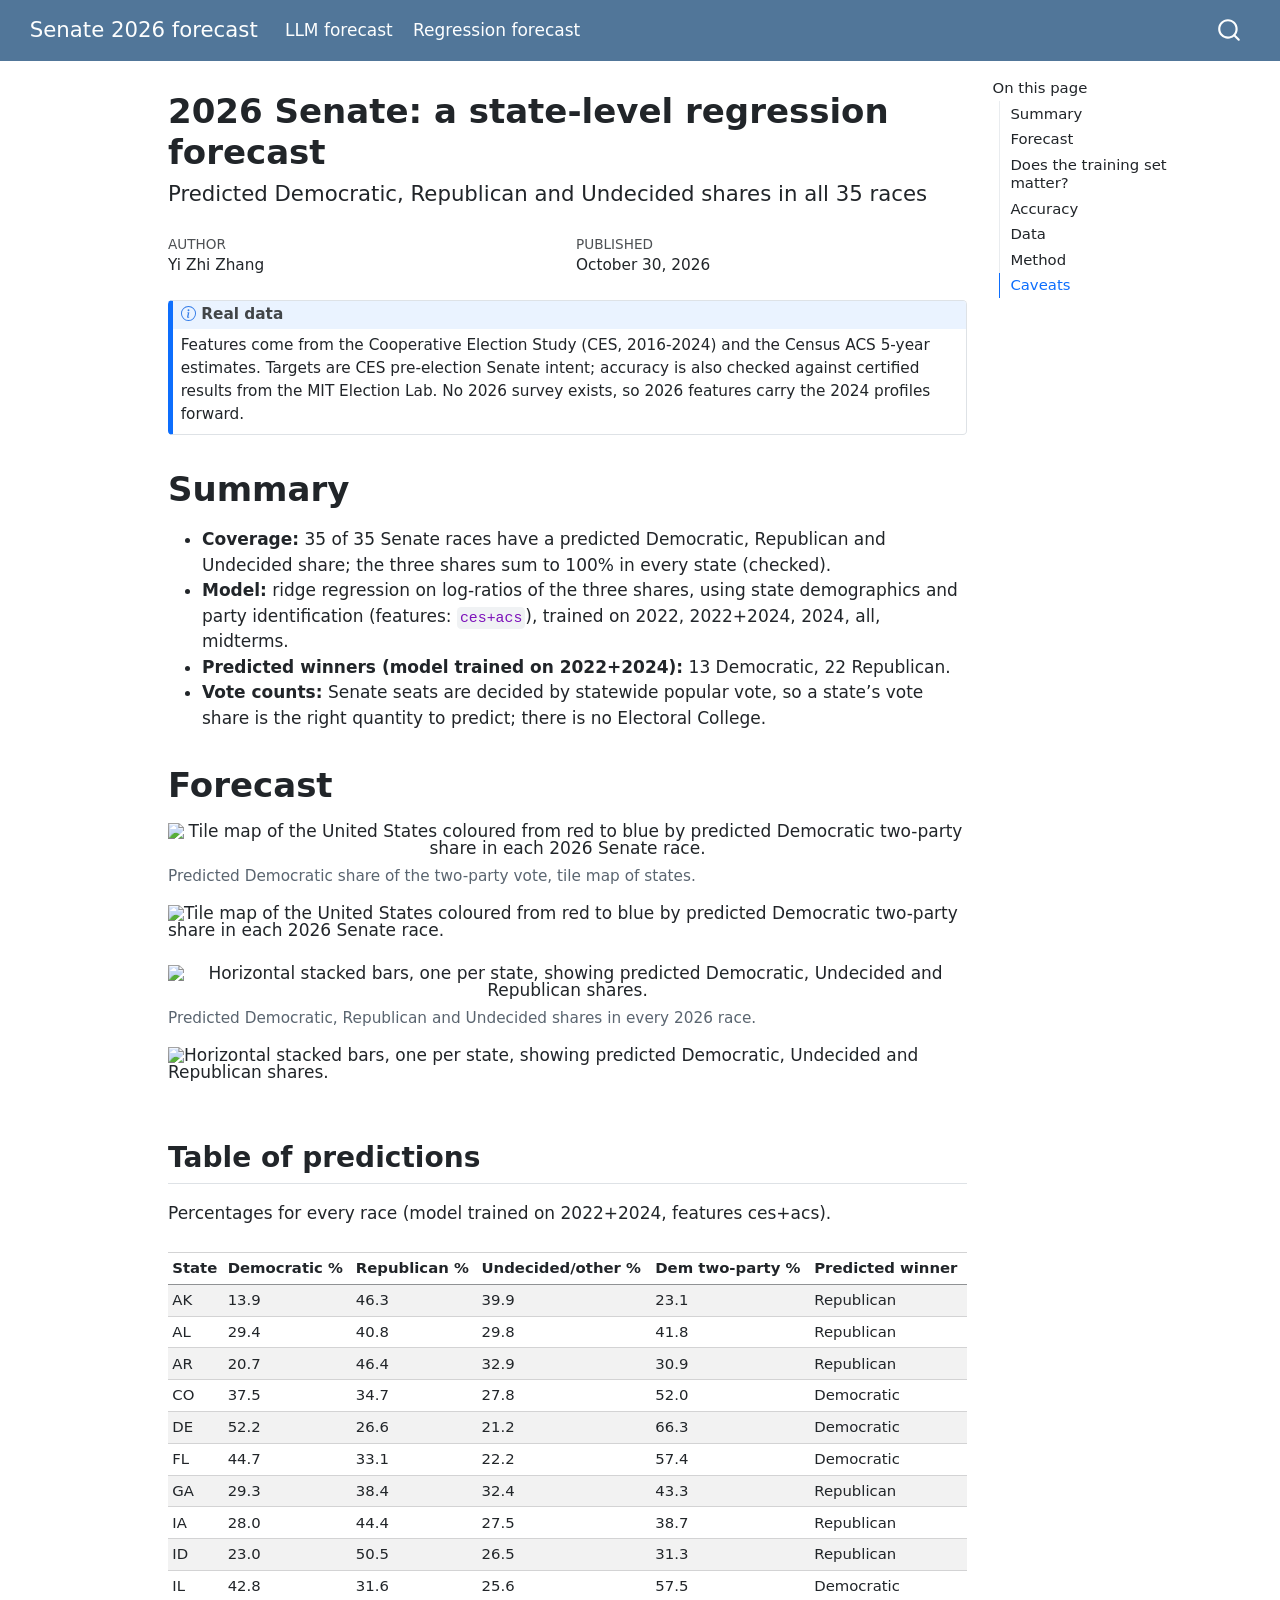
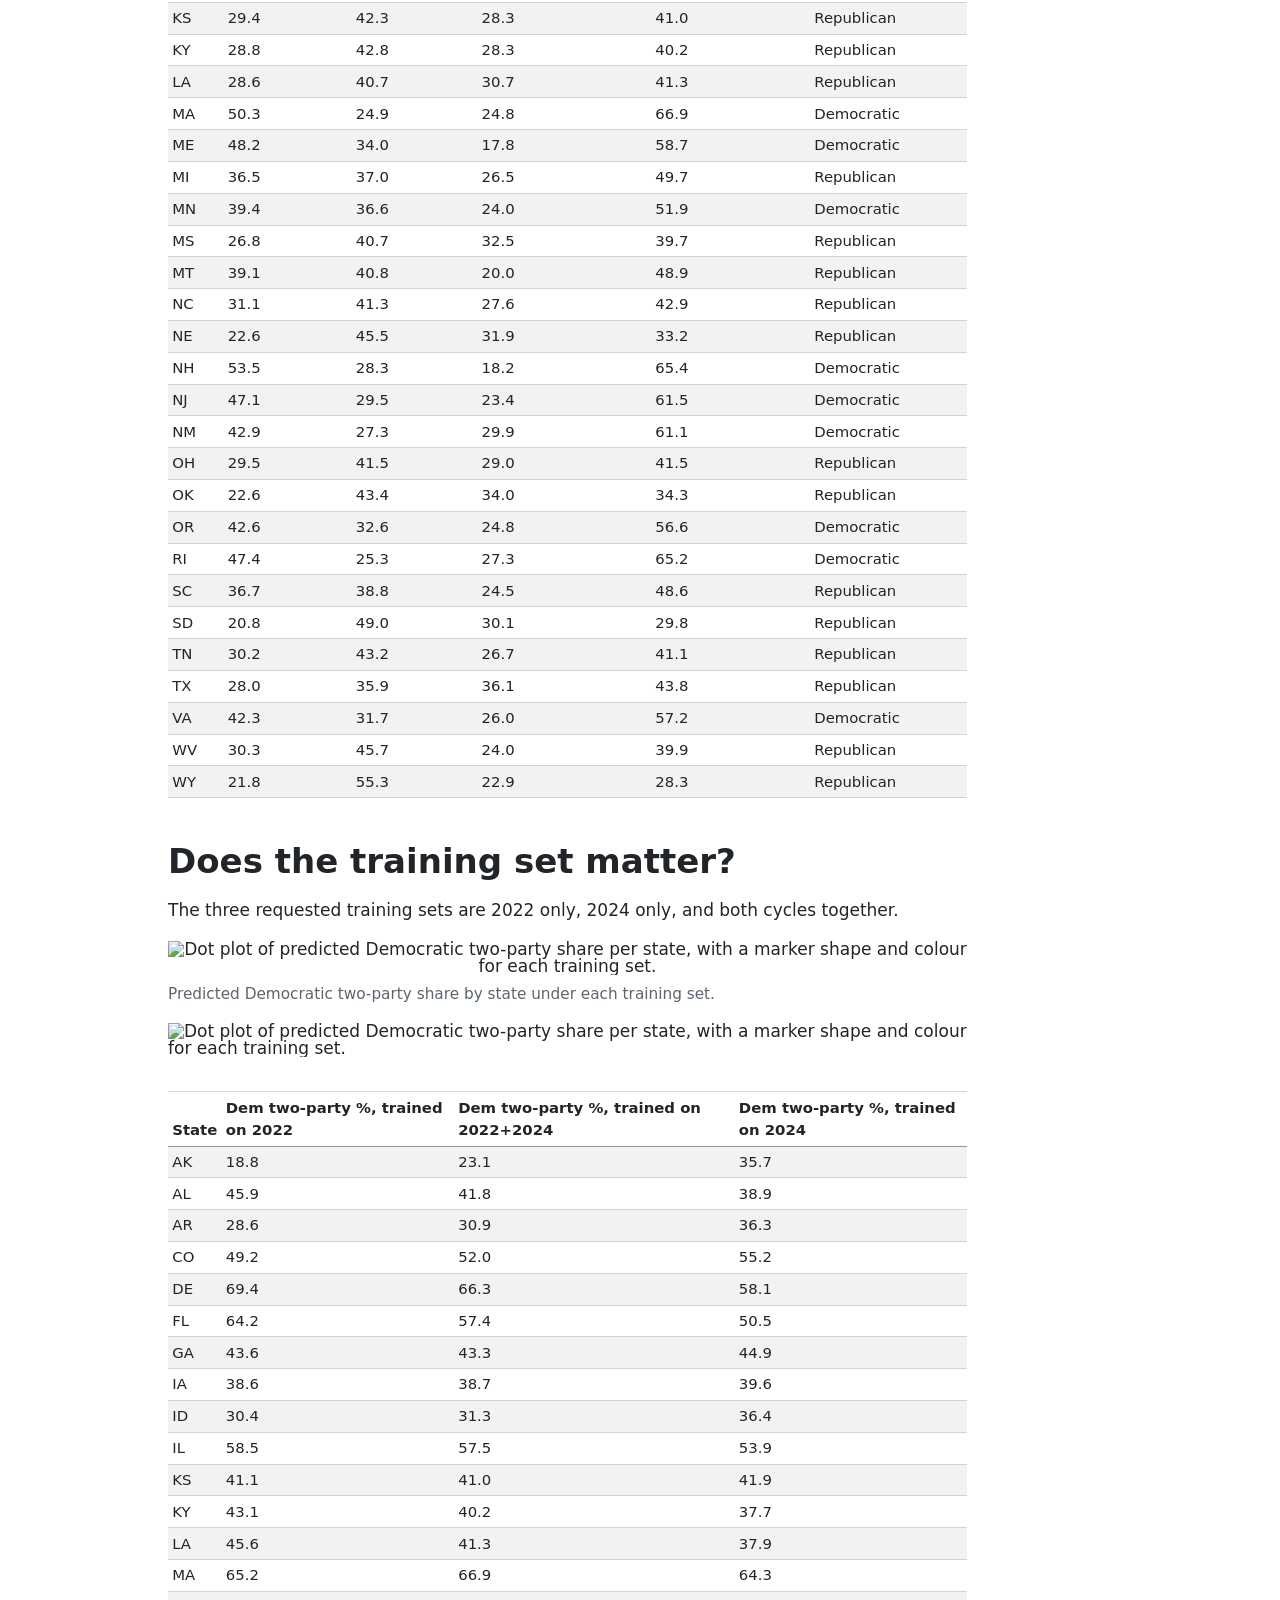
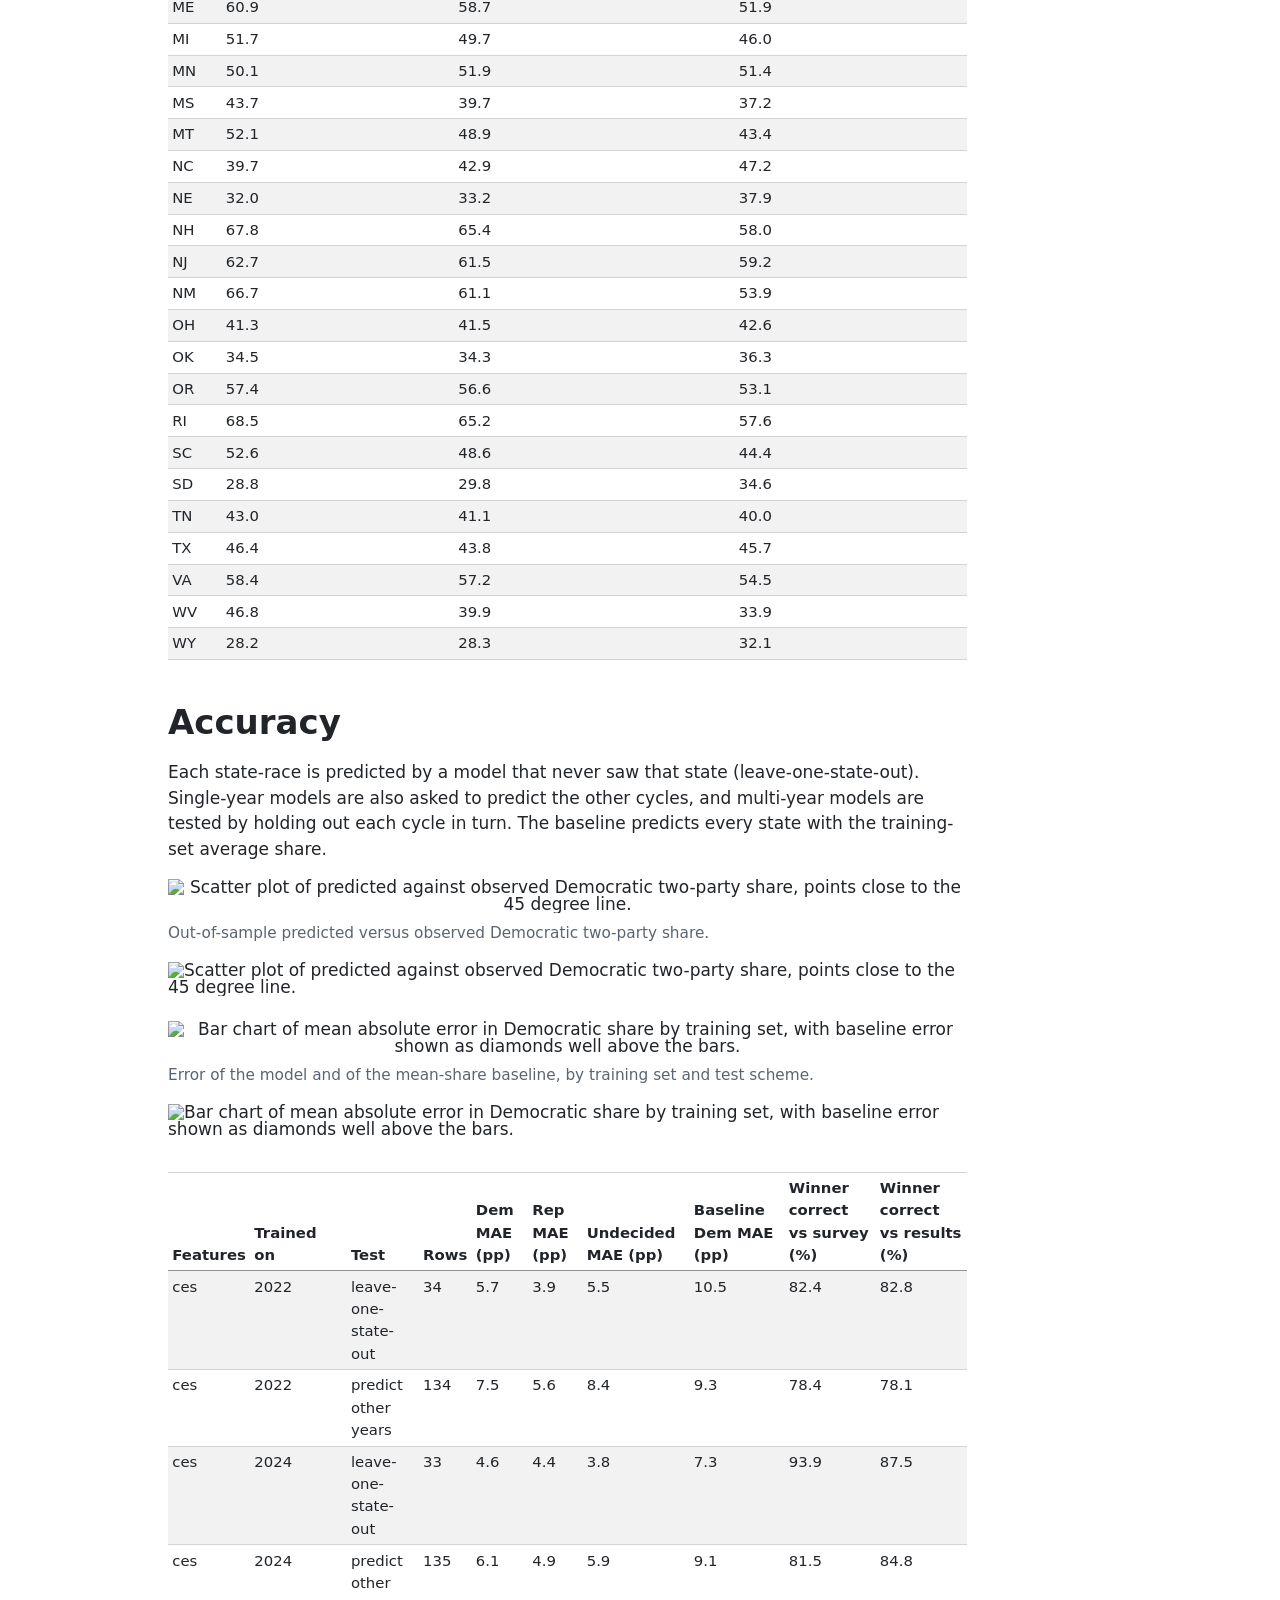
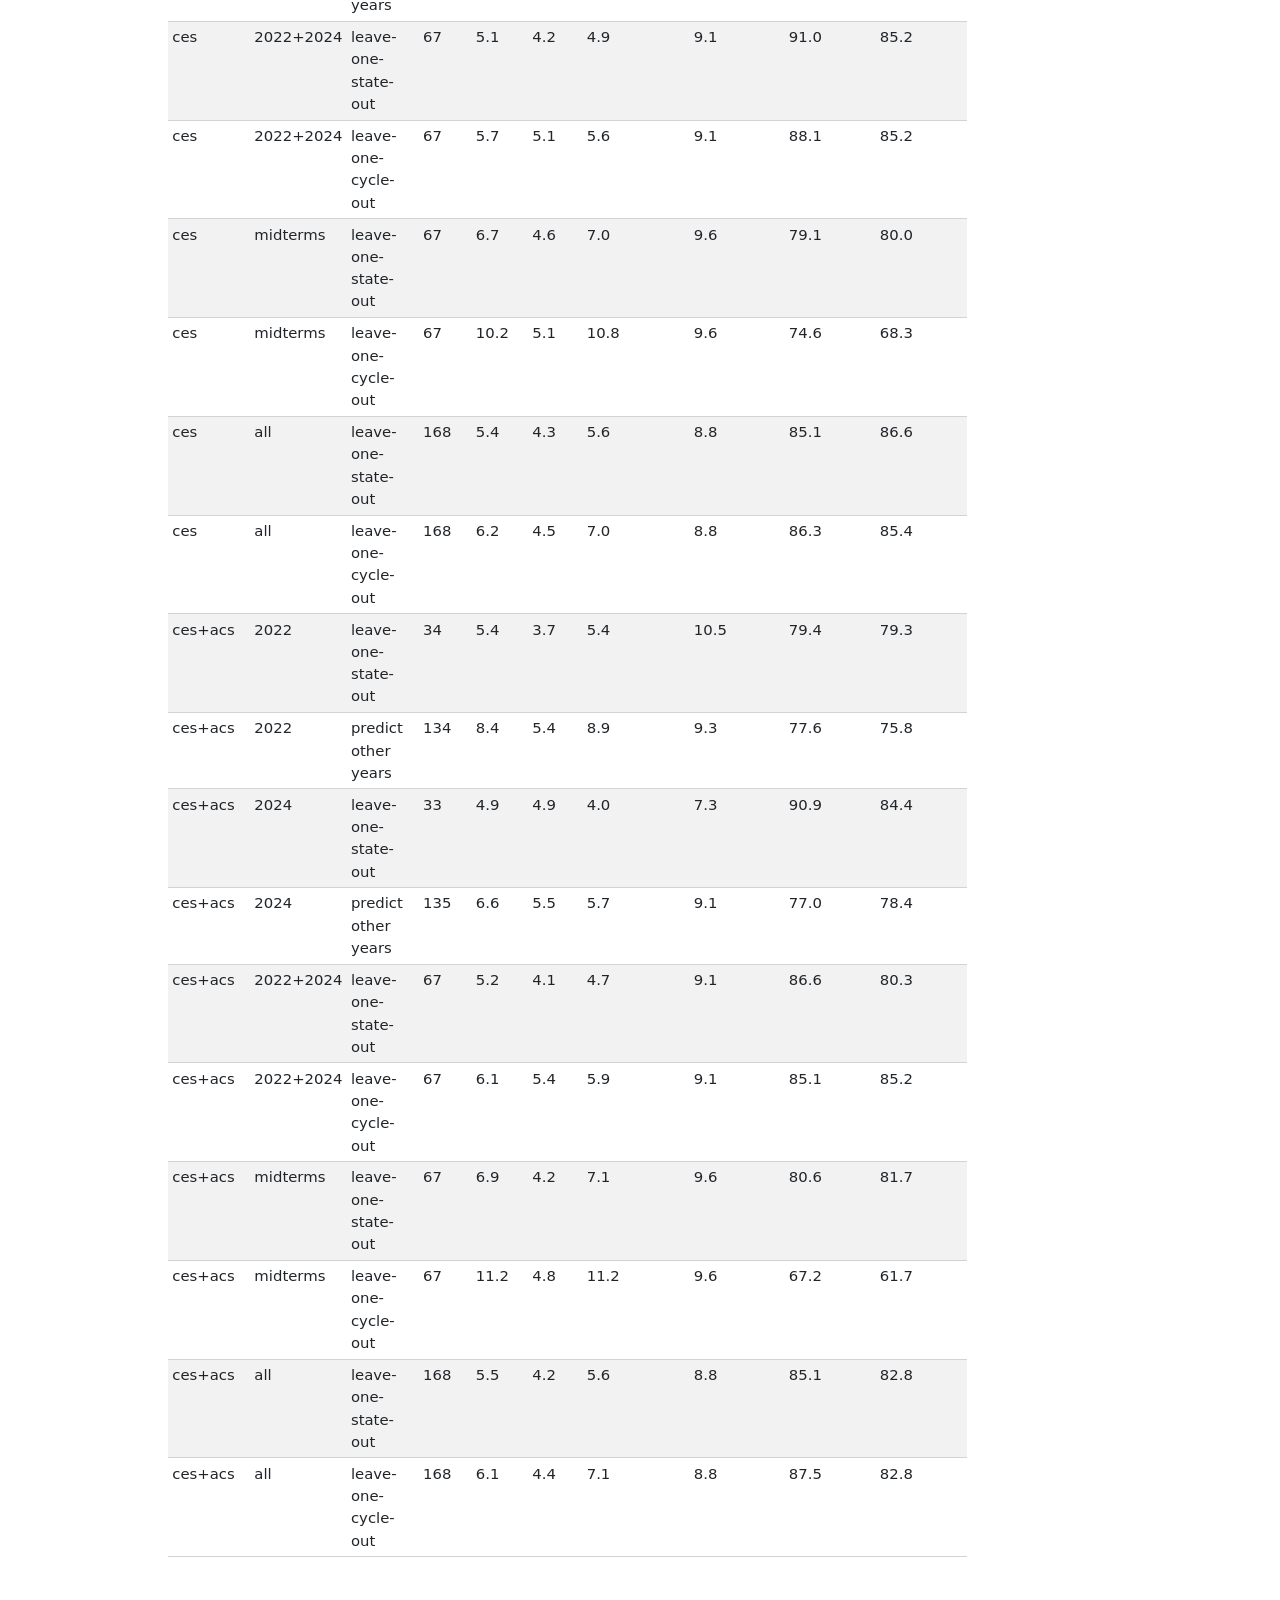
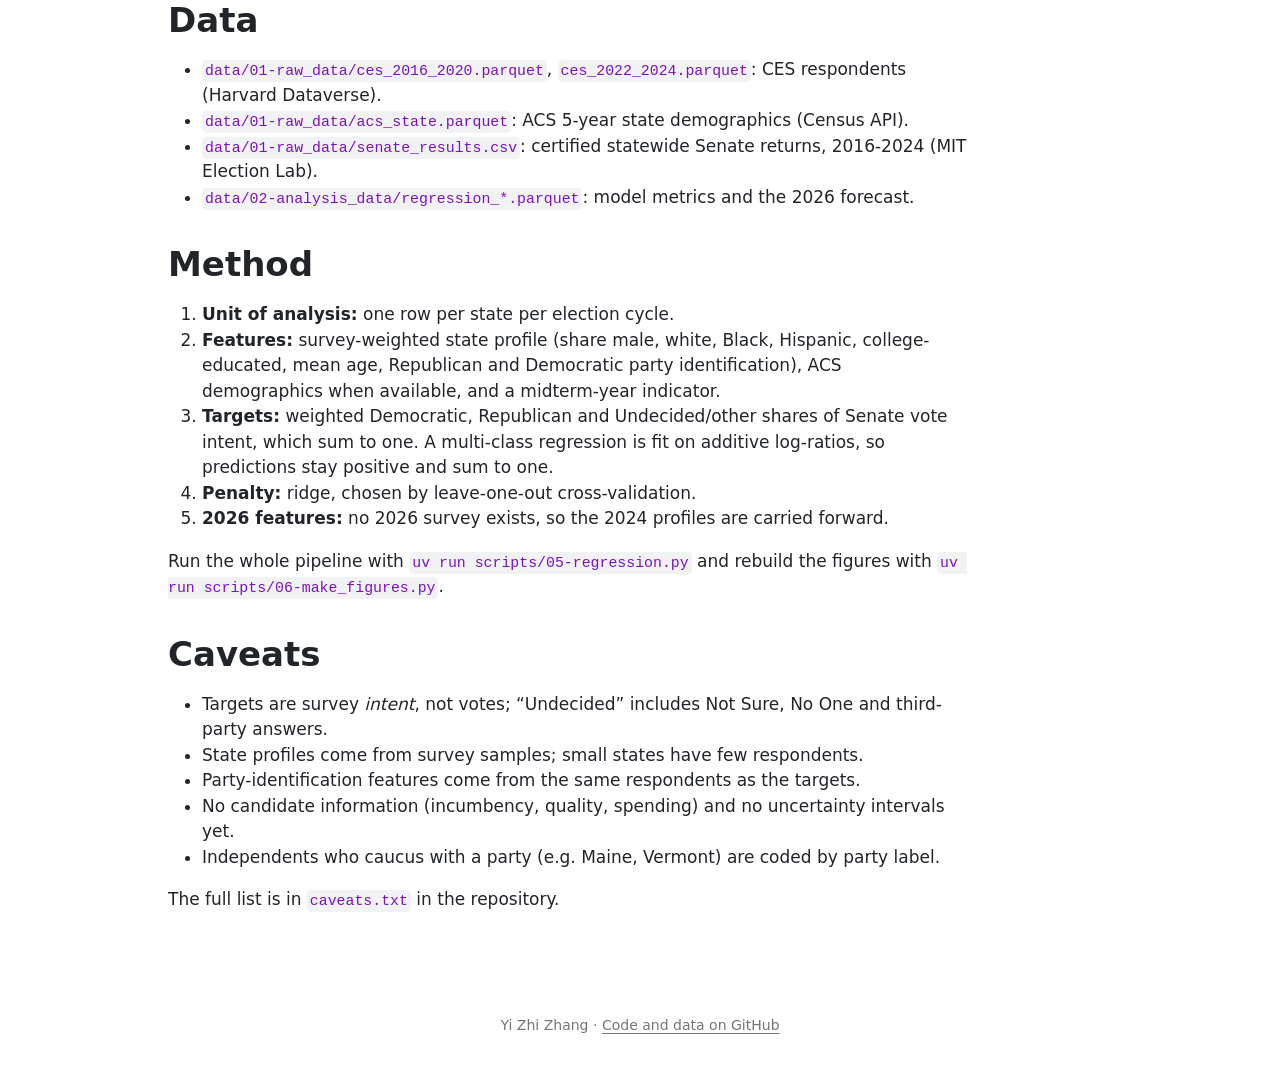
==== commit e1b52f90: "Merge pull request #6 from BolongTang/main Regression Section Completed. This pull request contains " ====
--- a/docs/regression.html
+++ b/docs/regression.html
@@ -130,12 +130,7 @@
   </ul></li>
   <li><a href="#does-the-training-set-matter" id="toc-does-the-training-set-matter" class="nav-link" data-scroll-target="#does-the-training-set-matter">Does the training set matter?</a></li>
   <li><a href="#accuracy" id="toc-accuracy" class="nav-link" data-scroll-target="#accuracy">Accuracy</a></li>
-  <li><a href="#data" id="toc-data" class="nav-link" data-scroll-target="#data">Data</a>
-  <ul class="collapse">
-  <li><a href="#regressions-on-the-older-cycles-2014-2016-2018" id="toc-regressions-on-the-older-cycles-2014-2016-2018" class="nav-link" data-scroll-target="#regressions-on-the-older-cycles-2014-2016-2018">Regressions on the older cycles (2014, 2016, 2018)</a></li>
-  </ul></li>
-  <li><a href="#leakage-audit" id="toc-leakage-audit" class="nav-link" data-scroll-target="#leakage-audit">Leakage audit</a></li>
-  <li><a href="#simple-baselines" id="toc-simple-baselines" class="nav-link" data-scroll-target="#simple-baselines">Simple baselines</a></li>
+  <li><a href="#data" id="toc-data" class="nav-link" data-scroll-target="#data">Data</a></li>
   <li><a href="#method" id="toc-method" class="nav-link" data-scroll-target="#method">Method</a></li>
   <li><a href="#caveats" id="toc-caveats" class="nav-link" data-scroll-target="#caveats">Caveats</a></li>
   </ul>
@@ -186,36 +181,50 @@
 </div>
 </div>
 <div class="callout-body-container callout-body">
-<p>Features come from the Cooperative Election Study (CES, 2014-2024) and the Census ACS 5-year estimates. Targets are CES pre-election Senate intent; accuracy is also checked against certified results from the MIT Election Lab. No 2026 survey exists, so 2026 features carry the 2024 profiles forward.</p>
+<p>Features come from the Cooperative Election Study (CES, 2016-2024) and the Census ACS 5-year estimates. Targets are CES pre-election Senate intent; accuracy is also checked against certified results from the MIT Election Lab. No 2026 survey exists, so 2026 features carry the 2024 profiles forward.</p>
 </div>
 </div>
 <section id="summary" class="level1">
 <h1>Summary</h1>
 <ul>
 <li><strong>Coverage:</strong> 35 of 35 Senate races have a predicted Democratic, Republican and Undecided share; the three shares sum to 100% in every state (checked).</li>
-<li><strong>Model:</strong> ridge regression on log-ratios of the three shares, using state demographics and party identification (features: <code>ces+acs</code>), trained on 2014, 2014+2016+2018, 2016, 2018, 2020, 2022, 2022+2024, 2024, all, midterms.</li>
-<li><strong>Predicted winners (model trained on 2022+2024):</strong> 14 Democratic, 21 Republican.</li>
+<li><strong>Model:</strong> ridge regression on log-ratios of the three shares, using state demographics and party identification (features: <code>ces+acs</code>), trained on 2022, 2022+2024, 2024, all, midterms.</li>
+<li><strong>Predicted winners (model trained on 2022+2024):</strong> 13 Democratic, 22 Republican.</li>
 <li><strong>Vote counts:</strong> Senate seats are decided by statewide popular vote, so a state’s vote share is the right quantity to predict; there is no Electoral College.</li>
 </ul>
 </section>
 <section id="forecast" class="level1">
 <h1>Forecast</h1>
-<div id="f9aa102c" class="cell" data-execution_count="4">
-<div class="cell-output cell-output-display" data-execution_count="4">
+<div id="396c1d71" class="cell" data-execution_count="4">
+<div class="cell-output cell-output-display">
 <div class="quarto-figure quarto-figure-center">
 <figure class="figure">
-<p><img src="regression_files/figure-html/cell-5-output-1.png" alt="Tile map of the United States coloured from red to blue by predicted Democratic two-party share in each 2026 Senate race." width="768" height="499" class="figure-img"></p>
+<p><img src="regression_files/figure-html/cell-5-output-1.png" alt="Tile map of the United States coloured from red to blue by predicted Democratic two-party share in each 2026 Senate race." width="772" height="503" class="figure-img"></p>
 <figcaption>Predicted Democratic share of the two-party vote, tile map of states.</figcaption>
 </figure>
 </div>
 </div>
-</div>
-<div id="230cbb22" class="cell" data-execution_count="5">
-<div class="cell-output cell-output-display" data-execution_count="5">
+<div class="cell-output cell-output-display" data-execution_count="4">
+<div>
+<figure class="figure">
+<p><img src="regression_files/figure-html/cell-5-output-2.png" alt="Tile map of the United States coloured from red to blue by predicted Democratic two-party share in each 2026 Senate race." width="772" height="503" class="figure-img"></p>
+</figure>
+</div>
+</div>
+</div>
+<div id="277488fe" class="cell" data-execution_count="5">
+<div class="cell-output cell-output-display">
 <div class="quarto-figure quarto-figure-center">
 <figure class="figure">
-<p><img src="regression_files/figure-html/cell-6-output-1.png" alt="Horizontal stacked bars, one per state, showing predicted Democratic, Undecided and Republican shares." width="672" height="864" class="figure-img"></p>
+<p><img src="regression_files/figure-html/cell-6-output-1.png" alt="Horizontal stacked bars, one per state, showing predicted Democratic, Undecided and Republican shares." width="678" height="870" class="figure-img"></p>
 <figcaption>Predicted Democratic, Republican and Undecided shares in every 2026 race.</figcaption>
+</figure>
+</div>
+</div>
+<div class="cell-output cell-output-display" data-execution_count="5">
+<div>
+<figure class="figure">
+<p><img src="regression_files/figure-html/cell-6-output-2.png" alt="Horizontal stacked bars, one per state, showing predicted Democratic, Undecided and Republican shares." width="678" height="870" class="figure-img"></p>
 </figure>
 </div>
 </div>
@@ -223,7 +232,7 @@
 <section id="table-of-predictions" class="level2">
 <h2 class="anchored" data-anchor-id="table-of-predictions">Table of predictions</h2>
 <p>Percentages for every race (model trained on 2022+2024, features ces+acs).</p>
-<div id="ca32d6a3" class="cell" data-execution_count="6">
+<div id="df6c0bb0" class="cell" data-execution_count="6">
 <div class="cell-output cell-output-display">
 <table class="dataframe table table-sm caption-top table-striped small">
 <thead>
@@ -239,282 +248,282 @@
 <tbody>
 <tr class="odd">
 <td>AK</td>
-<td>23.8</td>
+<td>13.9</td>
+<td>46.3</td>
+<td>39.9</td>
+<td>23.1</td>
+<td>Republican</td>
+</tr>
+<tr class="even">
+<td>AL</td>
+<td>29.4</td>
+<td>40.8</td>
+<td>29.8</td>
+<td>41.8</td>
+<td>Republican</td>
+</tr>
+<tr class="odd">
+<td>AR</td>
+<td>20.7</td>
+<td>46.4</td>
+<td>32.9</td>
+<td>30.9</td>
+<td>Republican</td>
+</tr>
+<tr class="even">
+<td>CO</td>
+<td>37.5</td>
+<td>34.7</td>
+<td>27.8</td>
+<td>52.0</td>
+<td>Democratic</td>
+</tr>
+<tr class="odd">
+<td>DE</td>
+<td>52.2</td>
+<td>26.6</td>
+<td>21.2</td>
+<td>66.3</td>
+<td>Democratic</td>
+</tr>
+<tr class="even">
+<td>FL</td>
+<td>44.7</td>
+<td>33.1</td>
+<td>22.2</td>
+<td>57.4</td>
+<td>Democratic</td>
+</tr>
+<tr class="odd">
+<td>GA</td>
+<td>29.3</td>
+<td>38.4</td>
+<td>32.4</td>
+<td>43.3</td>
+<td>Republican</td>
+</tr>
+<tr class="even">
+<td>IA</td>
+<td>28.0</td>
+<td>44.4</td>
+<td>27.5</td>
 <td>38.7</td>
-<td>37.6</td>
-<td>38.1</td>
-<td>Republican</td>
-</tr>
-<tr class="even">
-<td>AL</td>
-<td>22.7</td>
-<td>44.1</td>
+<td>Republican</td>
+</tr>
+<tr class="odd">
+<td>ID</td>
+<td>23.0</td>
+<td>50.5</td>
+<td>26.5</td>
+<td>31.3</td>
+<td>Republican</td>
+</tr>
+<tr class="even">
+<td>IL</td>
+<td>42.8</td>
+<td>31.6</td>
+<td>25.6</td>
+<td>57.5</td>
+<td>Democratic</td>
+</tr>
+<tr class="odd">
+<td>KS</td>
+<td>29.4</td>
+<td>42.3</td>
+<td>28.3</td>
+<td>41.0</td>
+<td>Republican</td>
+</tr>
+<tr class="even">
+<td>KY</td>
+<td>28.8</td>
+<td>42.8</td>
+<td>28.3</td>
+<td>40.2</td>
+<td>Republican</td>
+</tr>
+<tr class="odd">
+<td>LA</td>
+<td>28.6</td>
+<td>40.7</td>
+<td>30.7</td>
+<td>41.3</td>
+<td>Republican</td>
+</tr>
+<tr class="even">
+<td>MA</td>
+<td>50.3</td>
+<td>24.9</td>
+<td>24.8</td>
+<td>66.9</td>
+<td>Democratic</td>
+</tr>
+<tr class="odd">
+<td>ME</td>
+<td>48.2</td>
+<td>34.0</td>
+<td>17.8</td>
+<td>58.7</td>
+<td>Democratic</td>
+</tr>
+<tr class="even">
+<td>MI</td>
+<td>36.5</td>
+<td>37.0</td>
+<td>26.5</td>
+<td>49.7</td>
+<td>Republican</td>
+</tr>
+<tr class="odd">
+<td>MN</td>
+<td>39.4</td>
+<td>36.6</td>
+<td>24.0</td>
+<td>51.9</td>
+<td>Democratic</td>
+</tr>
+<tr class="even">
+<td>MS</td>
+<td>26.8</td>
+<td>40.7</td>
+<td>32.5</td>
+<td>39.7</td>
+<td>Republican</td>
+</tr>
+<tr class="odd">
+<td>MT</td>
+<td>39.1</td>
+<td>40.8</td>
+<td>20.0</td>
+<td>48.9</td>
+<td>Republican</td>
+</tr>
+<tr class="even">
+<td>NC</td>
+<td>31.1</td>
+<td>41.3</td>
+<td>27.6</td>
+<td>42.9</td>
+<td>Republican</td>
+</tr>
+<tr class="odd">
+<td>NE</td>
+<td>22.6</td>
+<td>45.5</td>
+<td>31.9</td>
 <td>33.2</td>
+<td>Republican</td>
+</tr>
+<tr class="even">
+<td>NH</td>
+<td>53.5</td>
+<td>28.3</td>
+<td>18.2</td>
+<td>65.4</td>
+<td>Democratic</td>
+</tr>
+<tr class="odd">
+<td>NJ</td>
+<td>47.1</td>
+<td>29.5</td>
+<td>23.4</td>
+<td>61.5</td>
+<td>Democratic</td>
+</tr>
+<tr class="even">
+<td>NM</td>
+<td>42.9</td>
+<td>27.3</td>
+<td>29.9</td>
+<td>61.1</td>
+<td>Democratic</td>
+</tr>
+<tr class="odd">
+<td>OH</td>
+<td>29.5</td>
+<td>41.5</td>
+<td>29.0</td>
+<td>41.5</td>
+<td>Republican</td>
+</tr>
+<tr class="even">
+<td>OK</td>
+<td>22.6</td>
+<td>43.4</td>
 <td>34.0</td>
-<td>Republican</td>
-</tr>
-<tr class="odd">
-<td>AR</td>
-<td>27.2</td>
-<td>40.2</td>
+<td>34.3</td>
+<td>Republican</td>
+</tr>
+<tr class="odd">
+<td>OR</td>
+<td>42.6</td>
 <td>32.6</td>
-<td>40.4</td>
-<td>Republican</td>
-</tr>
-<tr class="even">
-<td>CO</td>
-<td>38.9</td>
-<td>32.9</td>
-<td>28.1</td>
-<td>54.2</td>
+<td>24.8</td>
+<td>56.6</td>
 <td>Democratic</td>
 </tr>
-<tr class="odd">
-<td>DE</td>
-<td>44.5</td>
+<tr class="even">
+<td>RI</td>
+<td>47.4</td>
+<td>25.3</td>
+<td>27.3</td>
+<td>65.2</td>
+<td>Democratic</td>
+</tr>
+<tr class="odd">
+<td>SC</td>
+<td>36.7</td>
+<td>38.8</td>
+<td>24.5</td>
+<td>48.6</td>
+<td>Republican</td>
+</tr>
+<tr class="even">
+<td>SD</td>
+<td>20.8</td>
+<td>49.0</td>
+<td>30.1</td>
+<td>29.8</td>
+<td>Republican</td>
+</tr>
+<tr class="odd">
+<td>TN</td>
+<td>30.2</td>
+<td>43.2</td>
+<td>26.7</td>
+<td>41.1</td>
+<td>Republican</td>
+</tr>
+<tr class="even">
+<td>TX</td>
+<td>28.0</td>
+<td>35.9</td>
+<td>36.1</td>
+<td>43.8</td>
+<td>Republican</td>
+</tr>
+<tr class="odd">
+<td>VA</td>
+<td>42.3</td>
+<td>31.7</td>
+<td>26.0</td>
+<td>57.2</td>
+<td>Democratic</td>
+</tr>
+<tr class="even">
+<td>WV</td>
 <td>30.3</td>
-<td>25.1</td>
-<td>59.5</td>
-<td>Democratic</td>
-</tr>
-<tr class="even">
-<td>FL</td>
-<td>41.7</td>
-<td>33.8</td>
-<td>24.5</td>
-<td>55.2</td>
-<td>Democratic</td>
-</tr>
-<tr class="odd">
-<td>GA</td>
-<td>28.6</td>
-<td>36.7</td>
-<td>34.7</td>
-<td>43.7</td>
-<td>Republican</td>
-</tr>
-<tr class="even">
-<td>IA</td>
-<td>24.6</td>
-<td>45.4</td>
-<td>30.1</td>
-<td>35.1</td>
-<td>Republican</td>
-</tr>
-<tr class="odd">
-<td>ID</td>
-<td>19.0</td>
-<td>49.0</td>
-<td>32.0</td>
-<td>28.0</td>
-<td>Republican</td>
-</tr>
-<tr class="even">
-<td>IL</td>
-<td>40.9</td>
-<td>31.8</td>
-<td>27.3</td>
-<td>56.3</td>
-<td>Democratic</td>
-</tr>
-<tr class="odd">
-<td>KS</td>
-<td>26.0</td>
-<td>43.1</td>
-<td>30.9</td>
-<td>37.6</td>
-<td>Republican</td>
-</tr>
-<tr class="even">
-<td>KY</td>
-<td>21.1</td>
-<td>48.3</td>
-<td>30.6</td>
-<td>30.4</td>
-<td>Republican</td>
-</tr>
-<tr class="odd">
-<td>LA</td>
-<td>22.3</td>
-<td>44.4</td>
-<td>33.3</td>
-<td>33.4</td>
-<td>Republican</td>
-</tr>
-<tr class="even">
-<td>MA</td>
-<td>50.9</td>
-<td>23.3</td>
-<td>25.8</td>
-<td>68.6</td>
-<td>Democratic</td>
-</tr>
-<tr class="odd">
-<td>ME</td>
-<td>51.5</td>
-<td>31.0</td>
-<td>17.6</td>
-<td>62.4</td>
-<td>Democratic</td>
-</tr>
-<tr class="even">
-<td>MI</td>
-<td>34.0</td>
-<td>38.3</td>
-<td>27.7</td>
-<td>47.0</td>
-<td>Republican</td>
-</tr>
-<tr class="odd">
-<td>MN</td>
-<td>38.1</td>
-<td>36.2</td>
-<td>25.8</td>
-<td>51.3</td>
-<td>Democratic</td>
-</tr>
-<tr class="even">
-<td>MS</td>
-<td>23.4</td>
-<td>43.5</td>
-<td>33.1</td>
-<td>35.0</td>
-<td>Republican</td>
-</tr>
-<tr class="odd">
-<td>MT</td>
-<td>28.8</td>
-<td>47.5</td>
-<td>23.7</td>
-<td>37.8</td>
-<td>Republican</td>
-</tr>
-<tr class="even">
-<td>NC</td>
-<td>36.0</td>
-<td>34.6</td>
-<td>29.4</td>
-<td>51.0</td>
-<td>Democratic</td>
-</tr>
-<tr class="odd">
-<td>NE</td>
+<td>45.7</td>
+<td>24.0</td>
+<td>39.9</td>
+<td>Republican</td>
+</tr>
+<tr class="odd">
+<td>WY</td>
 <td>21.8</td>
-<td>44.8</td>
-<td>33.4</td>
-<td>32.8</td>
-<td>Republican</td>
-</tr>
-<tr class="even">
-<td>NH</td>
-<td>48.5</td>
-<td>31.4</td>
-<td>20.1</td>
-<td>60.7</td>
-<td>Democratic</td>
-</tr>
-<tr class="odd">
-<td>NJ</td>
-<td>45.3</td>
-<td>28.1</td>
-<td>26.6</td>
-<td>61.7</td>
-<td>Democratic</td>
-</tr>
-<tr class="even">
-<td>NM</td>
-<td>47.6</td>
-<td>24.4</td>
-<td>28.1</td>
-<td>66.1</td>
-<td>Democratic</td>
-</tr>
-<tr class="odd">
-<td>OH</td>
+<td>55.3</td>
+<td>22.9</td>
 <td>28.3</td>
-<td>41.2</td>
-<td>30.5</td>
-<td>40.8</td>
-<td>Republican</td>
-</tr>
-<tr class="even">
-<td>OK</td>
-<td>20.6</td>
-<td>42.0</td>
-<td>37.3</td>
-<td>32.9</td>
-<td>Republican</td>
-</tr>
-<tr class="odd">
-<td>OR</td>
-<td>42.4</td>
-<td>32.1</td>
-<td>25.5</td>
-<td>56.9</td>
-<td>Democratic</td>
-</tr>
-<tr class="even">
-<td>RI</td>
-<td>41.3</td>
-<td>29.3</td>
-<td>29.5</td>
-<td>58.5</td>
-<td>Democratic</td>
-</tr>
-<tr class="odd">
-<td>SC</td>
-<td>29.1</td>
-<td>42.2</td>
-<td>28.8</td>
-<td>40.8</td>
-<td>Republican</td>
-</tr>
-<tr class="even">
-<td>SD</td>
-<td>20.6</td>
-<td>48.0</td>
-<td>31.4</td>
-<td>30.1</td>
-<td>Republican</td>
-</tr>
-<tr class="odd">
-<td>TN</td>
-<td>23.4</td>
-<td>45.0</td>
-<td>31.6</td>
-<td>34.2</td>
-<td>Republican</td>
-</tr>
-<tr class="even">
-<td>TX</td>
-<td>25.8</td>
-<td>35.6</td>
-<td>38.5</td>
-<td>42.0</td>
-<td>Republican</td>
-</tr>
-<tr class="odd">
-<td>VA</td>
-<td>35.4</td>
-<td>34.7</td>
-<td>29.9</td>
-<td>50.5</td>
-<td>Democratic</td>
-</tr>
-<tr class="even">
-<td>WV</td>
-<td>23.7</td>
-<td>51.0</td>
-<td>25.3</td>
-<td>31.7</td>
-<td>Republican</td>
-</tr>
-<tr class="odd">
-<td>WY</td>
-<td>22.1</td>
-<td>50.7</td>
-<td>27.2</td>
-<td>30.4</td>
 <td>Republican</td>
 </tr>
 </tbody>
@@ -526,17 +535,24 @@
 <section id="does-the-training-set-matter" class="level1">
 <h1>Does the training set matter?</h1>
 <p>The three requested training sets are 2022 only, 2024 only, and both cycles together.</p>
-<div id="c1ae8dcf" class="cell" data-execution_count="7">
-<div class="cell-output cell-output-display" data-execution_count="7">
+<div id="3afd5ef2" class="cell" data-execution_count="7">
+<div class="cell-output cell-output-display">
 <div class="quarto-figure quarto-figure-center">
 <figure class="figure">
-<p><img src="regression_files/figure-html/cell-8-output-1.png" alt="Dot plot of predicted Democratic two-party share per state, with a marker shape and colour for each training set." width="672" height="864" class="figure-img"></p>
+<p><img src="regression_files/figure-html/cell-8-output-1.png" alt="Dot plot of predicted Democratic two-party share per state, with a marker shape and colour for each training set." width="678" height="870" class="figure-img"></p>
 <figcaption>Predicted Democratic two-party share by state under each training set.</figcaption>
 </figure>
 </div>
 </div>
-</div>
-<div id="939ee579" class="cell" data-execution_count="8">
+<div class="cell-output cell-output-display" data-execution_count="7">
+<div>
+<figure class="figure">
+<p><img src="regression_files/figure-html/cell-8-output-2.png" alt="Dot plot of predicted Democratic two-party share per state, with a marker shape and colour for each training set." width="678" height="870" class="figure-img"></p>
+</figure>
+</div>
+</div>
+</div>
+<div id="de69ce9c" class="cell" data-execution_count="8">
 <div class="cell-output cell-output-display">
 <table class="dataframe table table-sm caption-top table-striped small">
 <thead>
@@ -550,213 +566,213 @@
 <tbody>
 <tr class="odd">
 <td>AK</td>
-<td>27.8</td>
-<td>38.1</td>
-<td>37.5</td>
+<td>18.8</td>
+<td>23.1</td>
+<td>35.7</td>
 </tr>
 <tr class="even">
 <td>AL</td>
-<td>36.9</td>
-<td>34.0</td>
-<td>27.3</td>
+<td>45.9</td>
+<td>41.8</td>
+<td>38.9</td>
 </tr>
 <tr class="odd">
 <td>AR</td>
-<td>38.4</td>
-<td>40.4</td>
-<td>44.2</td>
+<td>28.6</td>
+<td>30.9</td>
+<td>36.3</td>
 </tr>
 <tr class="even">
 <td>CO</td>
-<td>47.9</td>
-<td>54.2</td>
-<td>58.6</td>
+<td>49.2</td>
+<td>52.0</td>
+<td>55.2</td>
 </tr>
 <tr class="odd">
 <td>DE</td>
-<td>65.0</td>
-<td>59.5</td>
-<td>47.9</td>
+<td>69.4</td>
+<td>66.3</td>
+<td>58.1</td>
 </tr>
 <tr class="even">
 <td>FL</td>
+<td>64.2</td>
+<td>57.4</td>
+<td>50.5</td>
+</tr>
+<tr class="odd">
+<td>GA</td>
+<td>43.6</td>
+<td>43.3</td>
+<td>44.9</td>
+</tr>
+<tr class="even">
+<td>IA</td>
+<td>38.6</td>
+<td>38.7</td>
+<td>39.6</td>
+</tr>
+<tr class="odd">
+<td>ID</td>
+<td>30.4</td>
+<td>31.3</td>
+<td>36.4</td>
+</tr>
+<tr class="even">
+<td>IL</td>
+<td>58.5</td>
+<td>57.5</td>
+<td>53.9</td>
+</tr>
+<tr class="odd">
+<td>KS</td>
+<td>41.1</td>
+<td>41.0</td>
+<td>41.9</td>
+</tr>
+<tr class="even">
+<td>KY</td>
+<td>43.1</td>
+<td>40.2</td>
+<td>37.7</td>
+</tr>
+<tr class="odd">
+<td>LA</td>
+<td>45.6</td>
+<td>41.3</td>
+<td>37.9</td>
+</tr>
+<tr class="even">
+<td>MA</td>
+<td>65.2</td>
+<td>66.9</td>
+<td>64.3</td>
+</tr>
+<tr class="odd">
+<td>ME</td>
+<td>60.9</td>
+<td>58.7</td>
+<td>51.9</td>
+</tr>
+<tr class="even">
+<td>MI</td>
+<td>51.7</td>
+<td>49.7</td>
+<td>46.0</td>
+</tr>
+<tr class="odd">
+<td>MN</td>
+<td>50.1</td>
+<td>51.9</td>
+<td>51.4</td>
+</tr>
+<tr class="even">
+<td>MS</td>
+<td>43.7</td>
+<td>39.7</td>
+<td>37.2</td>
+</tr>
+<tr class="odd">
+<td>MT</td>
+<td>52.1</td>
+<td>48.9</td>
+<td>43.4</td>
+</tr>
+<tr class="even">
+<td>NC</td>
+<td>39.7</td>
+<td>42.9</td>
+<td>47.2</td>
+</tr>
+<tr class="odd">
+<td>NE</td>
+<td>32.0</td>
+<td>33.2</td>
+<td>37.9</td>
+</tr>
+<tr class="even">
+<td>NH</td>
+<td>67.8</td>
+<td>65.4</td>
+<td>58.0</td>
+</tr>
+<tr class="odd">
+<td>NJ</td>
+<td>62.7</td>
+<td>61.5</td>
+<td>59.2</td>
+</tr>
+<tr class="even">
+<td>NM</td>
+<td>66.7</td>
+<td>61.1</td>
+<td>53.9</td>
+</tr>
+<tr class="odd">
+<td>OH</td>
+<td>41.3</td>
+<td>41.5</td>
+<td>42.6</td>
+</tr>
+<tr class="even">
+<td>OK</td>
+<td>34.5</td>
+<td>34.3</td>
+<td>36.3</td>
+</tr>
+<tr class="odd">
+<td>OR</td>
+<td>57.4</td>
 <td>56.6</td>
-<td>55.2</td>
-<td>51.4</td>
-</tr>
-<tr class="odd">
-<td>GA</td>
-<td>41.2</td>
-<td>43.7</td>
-<td>42.2</td>
-</tr>
-<tr class="even">
-<td>IA</td>
-<td>34.5</td>
-<td>35.1</td>
-<td>30.9</td>
-</tr>
-<tr class="odd">
-<td>ID</td>
-<td>24.4</td>
-<td>28.0</td>
-<td>22.5</td>
-</tr>
-<tr class="even">
-<td>IL</td>
-<td>55.7</td>
-<td>56.3</td>
+<td>53.1</td>
+</tr>
+<tr class="even">
+<td>RI</td>
+<td>68.5</td>
+<td>65.2</td>
+<td>57.6</td>
+</tr>
+<tr class="odd">
+<td>SC</td>
+<td>52.6</td>
+<td>48.6</td>
+<td>44.4</td>
+</tr>
+<tr class="even">
+<td>SD</td>
+<td>28.8</td>
+<td>29.8</td>
+<td>34.6</td>
+</tr>
+<tr class="odd">
+<td>TN</td>
+<td>43.0</td>
+<td>41.1</td>
+<td>40.0</td>
+</tr>
+<tr class="even">
+<td>TX</td>
+<td>46.4</td>
+<td>43.8</td>
+<td>45.7</td>
+</tr>
+<tr class="odd">
+<td>VA</td>
 <td>58.4</td>
-</tr>
-<tr class="odd">
-<td>KS</td>
-<td>33.7</td>
-<td>37.6</td>
-<td>42.4</td>
-</tr>
-<tr class="even">
-<td>KY</td>
-<td>31.8</td>
-<td>30.4</td>
-<td>28.7</td>
-</tr>
-<tr class="odd">
-<td>LA</td>
-<td>35.8</td>
-<td>33.4</td>
-<td>29.8</td>
-</tr>
-<tr class="even">
-<td>MA</td>
-<td>68.0</td>
-<td>68.6</td>
-<td>66.2</td>
-</tr>
-<tr class="odd">
-<td>ME</td>
-<td>66.5</td>
-<td>62.4</td>
-<td>55.7</td>
-</tr>
-<tr class="even">
-<td>MI</td>
-<td>48.4</td>
-<td>47.0</td>
-<td>44.6</td>
-</tr>
-<tr class="odd">
-<td>MN</td>
-<td>48.0</td>
-<td>51.3</td>
-<td>51.5</td>
-</tr>
-<tr class="even">
-<td>MS</td>
-<td>38.0</td>
-<td>35.0</td>
-<td>32.5</td>
-</tr>
-<tr class="odd">
-<td>MT</td>
-<td>37.4</td>
-<td>37.8</td>
-<td>38.2</td>
-</tr>
-<tr class="even">
-<td>NC</td>
-<td>48.5</td>
-<td>51.0</td>
-<td>50.6</td>
-</tr>
-<tr class="odd">
-<td>NE</td>
-<td>26.4</td>
-<td>32.8</td>
-<td>41.6</td>
-</tr>
-<tr class="even">
-<td>NH</td>
-<td>65.0</td>
-<td>60.7</td>
-<td>45.1</td>
-</tr>
-<tr class="odd">
-<td>NJ</td>
-<td>58.2</td>
-<td>61.7</td>
-<td>58.3</td>
-</tr>
-<tr class="even">
-<td>NM</td>
-<td>70.1</td>
-<td>66.1</td>
-<td>68.2</td>
-</tr>
-<tr class="odd">
-<td>OH</td>
-<td>40.7</td>
-<td>40.8</td>
-<td>37.1</td>
-</tr>
-<tr class="even">
-<td>OK</td>
-<td>30.4</td>
-<td>32.9</td>
-<td>37.2</td>
-</tr>
-<tr class="odd">
-<td>OR</td>
-<td>57.0</td>
-<td>56.9</td>
-<td>57.0</td>
-</tr>
-<tr class="even">
-<td>RI</td>
-<td>63.9</td>
-<td>58.5</td>
-<td>49.7</td>
-</tr>
-<tr class="odd">
-<td>SC</td>
-<td>43.2</td>
-<td>40.8</td>
-<td>32.2</td>
-</tr>
-<tr class="even">
-<td>SD</td>
-<td>23.2</td>
-<td>30.1</td>
-<td>38.3</td>
-</tr>
-<tr class="odd">
-<td>TN</td>
-<td>34.5</td>
-<td>34.2</td>
-<td>29.0</td>
-</tr>
-<tr class="even">
-<td>TX</td>
-<td>38.2</td>
-<td>42.0</td>
-<td>43.4</td>
-</tr>
-<tr class="odd">
-<td>VA</td>
-<td>48.3</td>
-<td>50.5</td>
-<td>47.3</td>
+<td>57.2</td>
+<td>54.5</td>
 </tr>
 <tr class="even">
 <td>WV</td>
-<td>36.1</td>
-<td>31.7</td>
-<td>24.8</td>
+<td>46.8</td>
+<td>39.9</td>
+<td>33.9</td>
 </tr>
 <tr class="odd">
 <td>WY</td>
-<td>26.2</td>
-<td>30.4</td>
-<td>26.1</td>
+<td>28.2</td>
+<td>28.3</td>
+<td>32.1</td>
 </tr>
 </tbody>
 </table>
@@ -765,33 +781,42 @@
 </section>
 <section id="accuracy" class="level1">
 <h1>Accuracy</h1>
-<p>Two tests are reported, both with features lagged by two years (the 2024 survey predicts 2026, so the 2022 survey predicts 2024, and so on):</p>
-<ul>
-<li><strong>Forward-chaining</strong> is the honest forecast test: train on earlier cycles only, predict the next one.</li>
-<li><strong>Leave-one-state-out</strong> holds out a state but keeps the other states of the same election in training. It is <em>optimistic</em>, because those states reveal that year’s national swing; it is shown for comparison.</li>
-</ul>
-<p>The baseline predicts every state with the training-set average share, computed inside each training fold.</p>
-<div id="f8567b0f" class="cell" data-execution_count="9">
-<div class="cell-output cell-output-display" data-execution_count="9">
+<p>Each state-race is predicted by a model that never saw that state (leave-one-state-out). Single-year models are also asked to predict the other cycles, and multi-year models are tested by holding out each cycle in turn. The baseline predicts every state with the training-set average share.</p>
+<div id="022d0199" class="cell" data-execution_count="9">
+<div class="cell-output cell-output-display">
 <div class="quarto-figure quarto-figure-center">
 <figure class="figure">
-<p><img src="regression_files/figure-html/cell-10-output-1.png" alt="Scatter plot of predicted against observed Democratic two-party share, points close to the 45 degree line." width="576" height="528" class="figure-img"></p>
+<p><img src="regression_files/figure-html/cell-10-output-1.png" alt="Scatter plot of predicted against observed Democratic two-party share, points close to the 45 degree line." width="584" height="536" class="figure-img"></p>
 <figcaption>Out-of-sample predicted versus observed Democratic two-party share.</figcaption>
 </figure>
 </div>
 </div>
-</div>
-<div id="dd6af2c6" class="cell" data-execution_count="10">
-<div class="cell-output cell-output-display" data-execution_count="10">
+<div class="cell-output cell-output-display" data-execution_count="9">
+<div>
+<figure class="figure">
+<p><img src="regression_files/figure-html/cell-10-output-2.png" alt="Scatter plot of predicted against observed Democratic two-party share, points close to the 45 degree line." width="584" height="536" class="figure-img"></p>
+</figure>
+</div>
+</div>
+</div>
+<div id="d477cb6b" class="cell" data-execution_count="10">
+<div class="cell-output cell-output-display">
 <div class="quarto-figure quarto-figure-center">
 <figure class="figure">
-<p><img src="regression_files/figure-html/cell-11-output-1.png" alt="Bar chart of mean absolute error in Democratic share by training set, with baseline error shown as diamonds well above the bars." width="816" height="528" class="figure-img"></p>
+<p><img src="regression_files/figure-html/cell-11-output-1.png" alt="Bar chart of mean absolute error in Democratic share by training set, with baseline error shown as diamonds well above the bars." width="963" height="480" class="figure-img"></p>
 <figcaption>Error of the model and of the mean-share baseline, by training set and test scheme.</figcaption>
 </figure>
 </div>
 </div>
-</div>
-<div id="e3ad34d0" class="cell" data-execution_count="11">
+<div class="cell-output cell-output-display" data-execution_count="10">
+<div>
+<figure class="figure">
+<p><img src="regression_files/figure-html/cell-11-output-2.png" alt="Bar chart of mean absolute error in Democratic share by training set, with baseline error shown as diamonds well above the bars." width="963" height="480" class="figure-img"></p>
+</figure>
+</div>
+</div>
+</div>
+<div id="2a07a1a5" class="cell" data-execution_count="11">
 <div class="cell-output cell-output-display">
 <table class="dataframe table table-sm caption-top table-striped small">
 <thead>
@@ -811,459 +836,243 @@
 <tbody>
 <tr class="odd">
 <td>ces</td>
-<td>2014</td>
-<td>leave-one-state-out (same-cycle info)</td>
+<td>2022</td>
+<td>leave-one-state-out</td>
 <td>34</td>
-<td>8.2</td>
-<td>6.6</td>
-<td>5.0</td>
-<td>9.6</td>
-<td>70.6</td>
-<td>84.4</td>
-</tr>
-<tr class="even">
-<td>ces</td>
-<td>2014</td>
-<td>forward-chaining</td>
-<td>168</td>
-<td>7.3</td>
-<td>5.3</td>
-<td>6.3</td>
-<td>8.9</td>
-<td>81.5</td>
-<td>86.0</td>
-</tr>
-<tr class="odd">
-<td>ces</td>
-<td>2016</td>
-<td>leave-one-state-out (same-cycle info)</td>
-<td>34</td>
-<td>4.9</td>
-<td>5.2</td>
-<td>5.9</td>
-<td>9.8</td>
-<td>79.4</td>
-<td>97.0</td>
-</tr>
-<tr class="even">
-<td>ces</td>
-<td>2016</td>
-<td>forward-chaining</td>
-<td>134</td>
-<td>7.3</td>
-<td>6.9</td>
-<td>6.6</td>
-<td>8.9</td>
-<td>83.6</td>
-<td>83.9</td>
-</tr>
-<tr class="odd">
-<td>ces</td>
-<td>2018</td>
-<td>leave-one-state-out (same-cycle info)</td>
-<td>33</td>
 <td>5.7</td>
-<td>5.4</td>
-<td>4.4</td>
-<td>7.2</td>
-<td>78.8</td>
-<td>74.2</td>
-</tr>
-<tr class="even">
-<td>ces</td>
-<td>2018</td>
-<td>forward-chaining</td>
-<td>101</td>
-<td>9.5</td>
-<td>5.9</td>
-<td>6.9</td>
-<td>10.3</td>
-<td>65.3</td>
-<td>68.8</td>
-</tr>
-<tr class="odd">
-<td>ces</td>
-<td>2020</td>
-<td>leave-one-state-out (same-cycle info)</td>
-<td>34</td>
-<td>5.8</td>
-<td>4.7</td>
-<td>4.5</td>
-<td>7.3</td>
-<td>76.5</td>
-<td>68.8</td>
-</tr>
-<tr class="even">
-<td>ces</td>
-<td>2020</td>
-<td>forward-chaining</td>
-<td>67</td>
-<td>7.1</td>
-<td>7.7</td>
-<td>6.5</td>
-<td>9.5</td>
-<td>73.1</td>
-<td>72.1</td>
-</tr>
-<tr class="odd">
+<td>3.9</td>
+<td>5.5</td>
+<td>10.5</td>
+<td>82.4</td>
+<td>82.8</td>
+</tr>
+<tr class="even">
 <td>ces</td>
 <td>2022</td>
-<td>leave-one-state-out (same-cycle info)</td>
-<td>34</td>
-<td>9.0</td>
+<td>predict other years</td>
+<td>134</td>
+<td>7.5</td>
 <td>5.6</td>
-<td>8.9</td>
-<td>10.8</td>
-<td>79.4</td>
-<td>79.3</td>
-</tr>
-<tr class="even">
-<td>ces</td>
-<td>2022</td>
-<td>forward-chaining</td>
-<td>33</td>
-<td>5.6</td>
-<td>5.1</td>
-<td>6.7</td>
-<td>8.8</td>
-<td>97.0</td>
-<td>84.4</td>
+<td>8.4</td>
+<td>9.3</td>
+<td>78.4</td>
+<td>78.1</td>
 </tr>
 <tr class="odd">
 <td>ces</td>
 <td>2024</td>
-<td>leave-one-state-out (same-cycle info)</td>
+<td>leave-one-state-out</td>
 <td>33</td>
-<td>6.2</td>
-<td>5.8</td>
-<td>4.1</td>
-<td>7.5</td>
-<td>81.8</td>
-<td>78.1</td>
+<td>4.6</td>
+<td>4.4</td>
+<td>3.8</td>
+<td>7.3</td>
+<td>93.9</td>
+<td>87.5</td>
 </tr>
 <tr class="even">
 <td>ces</td>
-<td>2014+2016+2018</td>
-<td>leave-one-state-out (same-cycle info)</td>
-<td>101</td>
-<td>5.9</td>
-<td>5.2</td>
-<td>4.9</td>
-<td>9.4</td>
-<td>79.2</td>
-<td>88.5</td>
-</tr>
-<tr class="odd">
-<td>ces</td>
-<td>2014+2016+2018</td>
-<td>forward-chaining</td>
-<td>67</td>
-<td>7.0</td>
-<td>4.9</td>
-<td>5.7</td>
-<td>9.8</td>
-<td>74.6</td>
-<td>84.4</td>
-</tr>
-<tr class="even">
-<td>ces</td>
-<td>2022+2024</td>
-<td>leave-one-state-out (same-cycle info)</td>
-<td>67</td>
-<td>6.2</td>
-<td>5.2</td>
-<td>5.4</td>
-<td>9.3</td>
-<td>88.1</td>
-<td>83.6</td>
-</tr>
-<tr class="odd">
-<td>ces</td>
-<td>2022+2024</td>
-<td>forward-chaining</td>
-<td>33</td>
-<td>5.6</td>
-<td>5.1</td>
-<td>6.7</td>
-<td>8.8</td>
-<td>97.0</td>
-<td>84.4</td>
-</tr>
-<tr class="even">
-<td>ces</td>
-<td>midterms</td>
-<td>leave-one-state-out (same-cycle info)</td>
-<td>101</td>
-<td>6.6</td>
-<td>5.4</td>
-<td>6.0</td>
-<td>9.7</td>
-<td>80.2</td>
-<td>83.7</td>
-</tr>
-<tr class="odd">
-<td>ces</td>
-<td>midterms</td>
-<td>forward-chaining</td>
-<td>67</td>
-<td>8.3</td>
-<td>5.3</td>
-<td>7.9</td>
-<td>10.4</td>
-<td>83.6</td>
-<td>85.0</td>
-</tr>
-<tr class="even">
-<td>ces</td>
-<td>all</td>
-<td>leave-one-state-out (same-cycle info)</td>
-<td>202</td>
-<td>5.8</td>
-<td>5.1</td>
-<td>5.4</td>
-<td>9.0</td>
-<td>86.6</td>
-<td>86.2</td>
-</tr>
-<tr class="odd">
-<td>ces</td>
-<td>all</td>
-<td>forward-chaining</td>
-<td>168</td>
-<td>6.5</td>
-<td>5.3</td>
-<td>6.1</td>
-<td>9.0</td>
-<td>83.9</td>
-<td>87.9</td>
-</tr>
-<tr class="even">
-<td>ces+acs</td>
-<td>2014</td>
-<td>leave-one-state-out (same-cycle info)</td>
-<td>34</td>
-<td>8.6</td>
-<td>6.6</td>
-<td>5.2</td>
-<td>9.6</td>
-<td>70.6</td>
-<td>84.4</td>
-</tr>
-<tr class="odd">
-<td>ces+acs</td>
-<td>2014</td>
-<td>forward-chaining</td>
-<td>168</td>
-<td>7.0</td>
-<td>5.4</td>
-<td>6.0</td>
-<td>8.9</td>
-<td>83.3</td>
-<td>86.0</td>
-</tr>
-<tr class="even">
-<td>ces+acs</td>
-<td>2016</td>
-<td>leave-one-state-out (same-cycle info)</td>
-<td>34</td>
-<td>5.4</td>
-<td>5.3</td>
-<td>6.0</td>
-<td>9.8</td>
-<td>85.3</td>
-<td>90.9</td>
-</tr>
-<tr class="odd">
-<td>ces+acs</td>
-<td>2016</td>
-<td>forward-chaining</td>
-<td>134</td>
-<td>7.1</td>
-<td>6.7</td>
-<td>6.3</td>
-<td>8.9</td>
-<td>82.8</td>
-<td>83.1</td>
-</tr>
-<tr class="even">
-<td>ces+acs</td>
-<td>2018</td>
-<td>leave-one-state-out (same-cycle info)</td>
-<td>33</td>
-<td>5.8</td>
-<td>5.5</td>
-<td>4.5</td>
-<td>7.2</td>
-<td>75.8</td>
-<td>77.4</td>
-</tr>
-<tr class="odd">
-<td>ces+acs</td>
-<td>2018</td>
-<td>forward-chaining</td>
-<td>101</td>
-<td>10.0</td>
-<td>6.2</td>
-<td>6.7</td>
-<td>10.3</td>
-<td>58.4</td>
-<td>61.3</td>
-</tr>
-<tr class="even">
-<td>ces+acs</td>
-<td>2020</td>
-<td>leave-one-state-out (same-cycle info)</td>
-<td>34</td>
-<td>6.1</td>
-<td>4.9</td>
-<td>5.7</td>
-<td>7.3</td>
-<td>73.5</td>
-<td>71.9</td>
-</tr>
-<tr class="odd">
-<td>ces+acs</td>
-<td>2020</td>
-<td>forward-chaining</td>
-<td>67</td>
-<td>6.2</td>
-<td>6.8</td>
-<td>6.4</td>
-<td>9.5</td>
-<td>77.6</td>
-<td>75.4</td>
-</tr>
-<tr class="even">
-<td>ces+acs</td>
-<td>2022</td>
-<td>leave-one-state-out (same-cycle info)</td>
-<td>34</td>
-<td>6.7</td>
-<td>5.7</td>
-<td>7.9</td>
-<td>10.8</td>
-<td>85.3</td>
-<td>86.2</td>
-</tr>
-<tr class="odd">
-<td>ces+acs</td>
-<td>2022</td>
-<td>forward-chaining</td>
-<td>33</td>
-<td>5.9</td>
-<td>4.8</td>
-<td>7.6</td>
-<td>8.8</td>
-<td>90.9</td>
-<td>78.1</td>
-</tr>
-<tr class="even">
-<td>ces+acs</td>
 <td>2024</td>
-<td>leave-one-state-out (same-cycle info)</td>
-<td>33</td>
-<td>5.9</td>
-<td>6.0</td>
-<td>4.8</td>
-<td>7.5</td>
-<td>90.9</td>
-<td>84.4</td>
-</tr>
-<tr class="odd">
-<td>ces+acs</td>
-<td>2014+2016+2018</td>
-<td>leave-one-state-out (same-cycle info)</td>
-<td>101</td>
-<td>6.1</td>
-<td>5.3</td>
-<td>4.9</td>
-<td>9.4</td>
-<td>80.2</td>
-<td>85.4</td>
-</tr>
-<tr class="even">
-<td>ces+acs</td>
-<td>2014+2016+2018</td>
-<td>forward-chaining</td>
-<td>67</td>
-<td>6.8</td>
-<td>5.0</td>
-<td>5.6</td>
-<td>9.8</td>
-<td>74.6</td>
-<td>84.4</td>
-</tr>
-<tr class="odd">
-<td>ces+acs</td>
-<td>2022+2024</td>
-<td>leave-one-state-out (same-cycle info)</td>
-<td>67</td>
+<td>predict other years</td>
+<td>135</td>
 <td>6.1</td>
 <td>4.9</td>
 <td>5.9</td>
+<td>9.1</td>
+<td>81.5</td>
+<td>84.8</td>
+</tr>
+<tr class="odd">
+<td>ces</td>
+<td>2022+2024</td>
+<td>leave-one-state-out</td>
+<td>67</td>
+<td>5.1</td>
+<td>4.2</td>
+<td>4.9</td>
+<td>9.1</td>
+<td>91.0</td>
+<td>85.2</td>
+</tr>
+<tr class="even">
+<td>ces</td>
+<td>2022+2024</td>
+<td>leave-one-cycle-out</td>
+<td>67</td>
+<td>5.7</td>
+<td>5.1</td>
+<td>5.6</td>
+<td>9.1</td>
+<td>88.1</td>
+<td>85.2</td>
+</tr>
+<tr class="odd">
+<td>ces</td>
+<td>midterms</td>
+<td>leave-one-state-out</td>
+<td>67</td>
+<td>6.7</td>
+<td>4.6</td>
+<td>7.0</td>
+<td>9.6</td>
+<td>79.1</td>
+<td>80.0</td>
+</tr>
+<tr class="even">
+<td>ces</td>
+<td>midterms</td>
+<td>leave-one-cycle-out</td>
+<td>67</td>
+<td>10.2</td>
+<td>5.1</td>
+<td>10.8</td>
+<td>9.6</td>
+<td>74.6</td>
+<td>68.3</td>
+</tr>
+<tr class="odd">
+<td>ces</td>
+<td>all</td>
+<td>leave-one-state-out</td>
+<td>168</td>
+<td>5.4</td>
+<td>4.3</td>
+<td>5.6</td>
+<td>8.8</td>
+<td>85.1</td>
+<td>86.6</td>
+</tr>
+<tr class="even">
+<td>ces</td>
+<td>all</td>
+<td>leave-one-cycle-out</td>
+<td>168</td>
+<td>6.2</td>
+<td>4.5</td>
+<td>7.0</td>
+<td>8.8</td>
+<td>86.3</td>
+<td>85.4</td>
+</tr>
+<tr class="odd">
+<td>ces+acs</td>
+<td>2022</td>
+<td>leave-one-state-out</td>
+<td>34</td>
+<td>5.4</td>
+<td>3.7</td>
+<td>5.4</td>
+<td>10.5</td>
+<td>79.4</td>
+<td>79.3</td>
+</tr>
+<tr class="even">
+<td>ces+acs</td>
+<td>2022</td>
+<td>predict other years</td>
+<td>134</td>
+<td>8.4</td>
+<td>5.4</td>
+<td>8.9</td>
 <td>9.3</td>
-<td>89.6</td>
-<td>83.6</td>
-</tr>
-<tr class="even">
+<td>77.6</td>
+<td>75.8</td>
+</tr>
+<tr class="odd">
+<td>ces+acs</td>
+<td>2024</td>
+<td>leave-one-state-out</td>
+<td>33</td>
+<td>4.9</td>
+<td>4.9</td>
+<td>4.0</td>
+<td>7.3</td>
+<td>90.9</td>
+<td>84.4</td>
+</tr>
+<tr class="even">
+<td>ces+acs</td>
+<td>2024</td>
+<td>predict other years</td>
+<td>135</td>
+<td>6.6</td>
+<td>5.5</td>
+<td>5.7</td>
+<td>9.1</td>
+<td>77.0</td>
+<td>78.4</td>
+</tr>
+<tr class="odd">
 <td>ces+acs</td>
 <td>2022+2024</td>
-<td>forward-chaining</td>
-<td>33</td>
+<td>leave-one-state-out</td>
+<td>67</td>
+<td>5.2</td>
+<td>4.1</td>
+<td>4.7</td>
+<td>9.1</td>
+<td>86.6</td>
+<td>80.3</td>
+</tr>
+<tr class="even">
+<td>ces+acs</td>
+<td>2022+2024</td>
+<td>leave-one-cycle-out</td>
+<td>67</td>
+<td>6.1</td>
+<td>5.4</td>
 <td>5.9</td>
-<td>4.8</td>
-<td>7.6</td>
-<td>8.8</td>
-<td>90.9</td>
-<td>78.1</td>
+<td>9.1</td>
+<td>85.1</td>
+<td>85.2</td>
 </tr>
 <tr class="odd">
 <td>ces+acs</td>
 <td>midterms</td>
-<td>leave-one-state-out (same-cycle info)</td>
-<td>101</td>
-<td>6.8</td>
-<td>5.4</td>
-<td>5.8</td>
-<td>9.7</td>
-<td>82.2</td>
-<td>85.9</td>
+<td>leave-one-state-out</td>
+<td>67</td>
+<td>6.9</td>
+<td>4.2</td>
+<td>7.1</td>
+<td>9.6</td>
+<td>80.6</td>
+<td>81.7</td>
 </tr>
 <tr class="even">
 <td>ces+acs</td>
 <td>midterms</td>
-<td>forward-chaining</td>
+<td>leave-one-cycle-out</td>
 <td>67</td>
-<td>8.4</td>
-<td>5.0</td>
-<td>7.7</td>
-<td>10.4</td>
-<td>83.6</td>
-<td>81.7</td>
+<td>11.2</td>
+<td>4.8</td>
+<td>11.2</td>
+<td>9.6</td>
+<td>67.2</td>
+<td>61.7</td>
 </tr>
 <tr class="odd">
 <td>ces+acs</td>
 <td>all</td>
-<td>leave-one-state-out (same-cycle info)</td>
-<td>202</td>
-<td>5.8</td>
-<td>5.1</td>
-<td>5.4</td>
-<td>9.0</td>
-<td>85.6</td>
-<td>86.2</td>
+<td>leave-one-state-out</td>
+<td>168</td>
+<td>5.5</td>
+<td>4.2</td>
+<td>5.6</td>
+<td>8.8</td>
+<td>85.1</td>
+<td>82.8</td>
 </tr>
 <tr class="even">
 <td>ces+acs</td>
 <td>all</td>
-<td>forward-chaining</td>
+<td>leave-one-cycle-out</td>
 <td>168</td>
-<td>6.4</td>
-<td>5.3</td>
-<td>6.0</td>
-<td>9.0</td>
-<td>83.9</td>
-<td>87.9</td>
+<td>6.1</td>
+<td>4.4</td>
+<td>7.1</td>
+<td>8.8</td>
+<td>87.5</td>
+<td>82.8</td>
 </tr>
 </tbody>
 </table>
@@ -1273,642 +1082,17 @@
 <section id="data" class="level1">
 <h1>Data</h1>
 <ul>
-<li><code>data/01-raw_data/ces_2014_2020.parquet</code>, <code>ces_2022_2024.parquet</code>: CES respondents (Harvard Dataverse).</li>
+<li><code>data/01-raw_data/ces_2016_2020.parquet</code>, <code>ces_2022_2024.parquet</code>: CES respondents (Harvard Dataverse).</li>
 <li><code>data/01-raw_data/acs_state.parquet</code>: ACS 5-year state demographics (Census API).</li>
-<li><code>data/01-raw_data/senate_results.csv</code>: certified statewide Senate returns, 2014-2024 (MIT Election Lab).</li>
+<li><code>data/01-raw_data/senate_results.csv</code>: certified statewide Senate returns, 2016-2024 (MIT Election Lab).</li>
 <li><code>data/02-analysis_data/regression_*.parquet</code>: model metrics and the 2026 forecast.</li>
 </ul>
-<section id="regressions-on-the-older-cycles-2014-2016-2018" class="level2">
-<h2 class="anchored" data-anchor-id="regressions-on-the-older-cycles-2014-2016-2018">Regressions on the older cycles (2014, 2016, 2018)</h2>
-<p>Each older cycle can be used on its own, or together as <code>2014+2016+2018</code>. The table compares them with the newer pair (<code>2022+2024</code>) and with every cycle together (<code>all</code>), all scored against certified results.</p>
-<div id="f9e40d47" class="cell" data-execution_count="12">
-<div class="cell-output cell-output-display">
-<table class="dataframe table table-sm caption-top table-striped small">
-<thead>
-<tr class="header">
-<th data-quarto-table-cell-role="th">Trained on</th>
-<th data-quarto-table-cell-role="th">Test</th>
-<th data-quarto-table-cell-role="th">Rows</th>
-<th data-quarto-table-cell-role="th">Dem MAE vs survey (pp)</th>
-<th data-quarto-table-cell-role="th">Dem two-party MAE vs results (pp)</th>
-<th data-quarto-table-cell-role="th">Winner correct vs results (%)</th>
-</tr>
-</thead>
-<tbody>
-<tr class="odd">
-<td>2014</td>
-<td>forward-chaining</td>
-<td>168</td>
-<td>7.0</td>
-<td>6.4</td>
-<td>86.0</td>
-</tr>
-<tr class="even">
-<td>2014</td>
-<td>leave-one-state-out (same-cycle info)</td>
-<td>34</td>
-<td>8.6</td>
-<td>6.2</td>
-<td>84.4</td>
-</tr>
-<tr class="odd">
-<td>2016</td>
-<td>forward-chaining</td>
-<td>134</td>
-<td>7.1</td>
-<td>7.4</td>
-<td>83.1</td>
-</tr>
-<tr class="even">
-<td>2016</td>
-<td>leave-one-state-out (same-cycle info)</td>
-<td>34</td>
-<td>5.4</td>
-<td>5.6</td>
-<td>90.9</td>
-</tr>
-<tr class="odd">
-<td>2018</td>
-<td>forward-chaining</td>
-<td>101</td>
-<td>10.0</td>
-<td>9.1</td>
-<td>61.3</td>
-</tr>
-<tr class="even">
-<td>2018</td>
-<td>leave-one-state-out (same-cycle info)</td>
-<td>33</td>
-<td>5.8</td>
-<td>5.8</td>
-<td>77.4</td>
-</tr>
-<tr class="odd">
-<td>2014+2016+2018</td>
-<td>forward-chaining</td>
-<td>67</td>
-<td>6.8</td>
-<td>6.5</td>
-<td>84.4</td>
-</tr>
-<tr class="even">
-<td>2014+2016+2018</td>
-<td>leave-one-state-out (same-cycle info)</td>
-<td>101</td>
-<td>6.1</td>
-<td>5.4</td>
-<td>85.4</td>
-</tr>
-<tr class="odd">
-<td>2022+2024</td>
-<td>forward-chaining</td>
-<td>33</td>
-<td>5.9</td>
-<td>7.1</td>
-<td>78.1</td>
-</tr>
-<tr class="even">
-<td>2022+2024</td>
-<td>leave-one-state-out (same-cycle info)</td>
-<td>67</td>
-<td>6.1</td>
-<td>6.0</td>
-<td>83.6</td>
-</tr>
-<tr class="odd">
-<td>all</td>
-<td>forward-chaining</td>
-<td>168</td>
-<td>6.4</td>
-<td>5.8</td>
-<td>87.9</td>
-</tr>
-<tr class="even">
-<td>all</td>
-<td>leave-one-state-out (same-cycle info)</td>
-<td>202</td>
-<td>5.8</td>
-<td>5.3</td>
-<td>86.2</td>
-</tr>
-</tbody>
-</table>
-</div>
-</div>
-<div id="ebe418b3" class="cell" data-execution_count="13">
-<div class="cell-output cell-output-display cell-output-markdown">
-<p><strong>2026 predictions: older cycles versus newer cycles versus all cycles</strong></p>
-</div>
-<div class="cell-output cell-output-display">
-<table class="dataframe table table-sm caption-top table-striped small">
-<thead>
-<tr class="header">
-<th data-quarto-table-cell-role="th">State</th>
-<th data-quarto-table-cell-role="th">Dem two-party %, trained on 2014+2016+2018</th>
-<th data-quarto-table-cell-role="th">Dem two-party %, trained on 2022+2024</th>
-<th data-quarto-table-cell-role="th">Dem two-party %, trained on all</th>
-</tr>
-</thead>
-<tbody>
-<tr class="odd">
-<td>AK</td>
-<td>47.2</td>
-<td>38.1</td>
-<td>37.1</td>
-</tr>
-<tr class="even">
-<td>AL</td>
-<td>43.8</td>
-<td>34.0</td>
-<td>36.6</td>
-</tr>
-<tr class="odd">
-<td>AR</td>
-<td>43.5</td>
-<td>40.4</td>
-<td>39.4</td>
-</tr>
-<tr class="even">
-<td>CO</td>
-<td>69.6</td>
-<td>54.2</td>
-<td>59.5</td>
-</tr>
-<tr class="odd">
-<td>DE</td>
-<td>71.4</td>
-<td>59.5</td>
-<td>63.9</td>
-</tr>
-<tr class="even">
-<td>FL</td>
-<td>63.1</td>
-<td>55.2</td>
-<td>54.4</td>
-</tr>
-<tr class="odd">
-<td>GA</td>
-<td>54.1</td>
-<td>43.7</td>
-<td>46.5</td>
-</tr>
-<tr class="even">
-<td>IA</td>
-<td>48.1</td>
-<td>35.1</td>
-<td>38.9</td>
-</tr>
-<tr class="odd">
-<td>ID</td>
-<td>44.3</td>
-<td>28.0</td>
-<td>32.4</td>
-</tr>
-<tr class="even">
-<td>IL</td>
-<td>68.1</td>
-<td>56.3</td>
-<td>61.2</td>
-</tr>
-<tr class="odd">
-<td>KS</td>
-<td>51.5</td>
-<td>37.6</td>
-<td>42.8</td>
-</tr>
-<tr class="even">
-<td>KY</td>
-<td>42.1</td>
-<td>30.4</td>
-<td>34.7</td>
-</tr>
-<tr class="odd">
-<td>LA</td>
-<td>44.1</td>
-<td>33.4</td>
-<td>37.6</td>
-</tr>
-<tr class="even">
-<td>MA</td>
-<td>78.4</td>
-<td>68.6</td>
-<td>71.8</td>
-</tr>
-<tr class="odd">
-<td>ME</td>
-<td>65.3</td>
-<td>62.4</td>
-<td>58.7</td>
-</tr>
-<tr class="even">
-<td>MI</td>
-<td>56.5</td>
-<td>47.0</td>
-<td>49.5</td>
-</tr>
-<tr class="odd">
-<td>MN</td>
-<td>65.1</td>
-<td>51.3</td>
-<td>56.3</td>
-</tr>
-<tr class="even">
-<td>MS</td>
-<td>41.5</td>
-<td>35.0</td>
-<td>36.8</td>
-</tr>
-<tr class="odd">
-<td>MT</td>
-<td>54.2</td>
-<td>37.8</td>
-<td>43.8</td>
-</tr>
-<tr class="even">
-<td>NC</td>
-<td>59.5</td>
-<td>51.0</td>
-<td>52.6</td>
-</tr>
-<tr class="odd">
-<td>NE</td>
-<td>43.5</td>
-<td>32.8</td>
-<td>35.5</td>
-</tr>
-<tr class="even">
-<td>NH</td>
-<td>72.1</td>
-<td>60.7</td>
-<td>61.9</td>
-</tr>
-<tr class="odd">
-<td>NJ</td>
-<td>74.0</td>
-<td>61.7</td>
-<td>64.4</td>
-</tr>
-<tr class="even">
-<td>NM</td>
-<td>72.4</td>
-<td>66.1</td>
-<td>68.2</td>
-</tr>
-<tr class="odd">
-<td>OH</td>
-<td>50.2</td>
-<td>40.8</td>
-<td>42.4</td>
-</tr>
-<tr class="even">
-<td>OK</td>
-<td>43.7</td>
-<td>32.9</td>
-<td>37.3</td>
-</tr>
-<tr class="odd">
-<td>OR</td>
-<td>67.3</td>
-<td>56.9</td>
-<td>59.7</td>
-</tr>
-<tr class="even">
-<td>RI</td>
-<td>70.0</td>
-<td>58.5</td>
-<td>62.6</td>
-</tr>
-<tr class="odd">
-<td>SC</td>
-<td>53.0</td>
-<td>40.8</td>
-<td>44.0</td>
-</tr>
-<tr class="even">
-<td>SD</td>
-<td>39.4</td>
-<td>30.1</td>
-<td>31.4</td>
-</tr>
-<tr class="odd">
-<td>TN</td>
-<td>47.3</td>
-<td>34.2</td>
-<td>38.6</td>
-</tr>
-<tr class="even">
-<td>TX</td>
-<td>57.7</td>
-<td>42.0</td>
-<td>48.0</td>
-</tr>
-<tr class="odd">
-<td>VA</td>
-<td>66.5</td>
-<td>50.5</td>
-<td>56.3</td>
-</tr>
-<tr class="even">
-<td>WV</td>
-<td>37.7</td>
-<td>31.7</td>
-<td>30.6</td>
-</tr>
-<tr class="odd">
-<td>WY</td>
-<td>41.1</td>
-<td>30.4</td>
-<td>30.8</td>
-</tr>
-</tbody>
-</table>
-</div>
-</div>
-</section>
-</section>
-<section id="leakage-audit" class="level1">
-<h1>Leakage audit</h1>
-<p>A forecast may only use what was known before the election. I checked every step of the pipeline for information that would not have been available, and fixed what I found.</p>
-<table class="caption-top table">
-<colgroup>
-<col style="width: 33%">
-<col style="width: 33%">
-<col style="width: 33%">
-</colgroup>
-<thead>
-<tr class="header">
-<th>Issue</th>
-<th>What could leak</th>
-<th>Fix</th>
-</tr>
-</thead>
-<tbody>
-<tr class="odd">
-<td>Same-year features</td>
-<td>Features and targets came from the same survey year and the same respondents; for 2026 we only have 2024 data.</td>
-<td>Features are now <strong>lagged two years</strong> (cycle <em>y</em> uses the survey of <em>y - 2</em>); same-year tables are kept only to measure the leak.</td>
-</tr>
-<tr class="even">
-<td>ACS vintage</td>
-<td>The ACS 5-year estimate for year <em>Y</em> is published after the year-<em>Y</em> election.</td>
-<td>Lagged with the other features, so only data published before the election are used.</td>
-</tr>
-<tr class="odd">
-<td>Same-cycle information</td>
-<td>Leave-one-state-out let other states’ results from the same election (the national swing) inform the held-out state.</td>
-<td>Kept, labelled optimistic. The headline test is <strong>forward-chaining</strong> on earlier cycles.</td>
-</tr>
-<tr class="even">
-<td>Time travel</td>
-<td>Leave-one-cycle-out and predict-other-years let later cycles train a model that scored earlier ones.</td>
-<td>Removed.</td>
-</tr>
-<tr class="odd">
-<td>Baseline fold</td>
-<td>The mean-share baseline was computed on all training rows, including the held-out state.</td>
-<td>Computed inside each fold.</td>
-</tr>
-<tr class="even">
-<td>2026 forecast</td>
-<td>Models trained on same-year features were applied to two-year-old features.</td>
-<td>The forecast now uses models trained on lagged features.</td>
-</tr>
-</tbody>
-</table>
-<p>Checked and clean: certified results are never used to fit a model (only to score it, or as a baseline’s <em>earlier</em> result); ridge penalty and feature scaling are fit inside each training set; every baseline uses only results from years strictly before the target year. One residual: CES <code>case_id</code>s do not repeat across cycles in the cumulative file, so any panel overlap between survey waves cannot be checked.</p>
-<p>How much did the leak flatter accuracy? The figure compares lagged (honest) with same-year (leaky) features.</p>
-<div id="7815d947" class="cell" data-execution_count="15">
-<div class="cell-output cell-output-display" data-execution_count="15">
-<div class="quarto-figure quarto-figure-center">
-<figure class="figure">
-<p><img src="regression_files/figure-html/cell-16-output-1.png" alt="Dot plot of error by training set and test scheme, with lagged and same-year features as two markers." width="768" height="499" class="figure-img"></p>
-<figcaption>Error against certified results for lagged versus same-year features.</figcaption>
-</figure>
-</div>
-</div>
-</div>
-<div id="a30ca123" class="cell" data-execution_count="16">
-<div class="cell-output cell-output-display">
-<table class="dataframe table table-sm caption-top table-striped small">
-<thead>
-<tr class="header">
-<th data-quarto-table-cell-role="th">Trained on</th>
-<th data-quarto-table-cell-role="th">Test</th>
-<th data-quarto-table-cell-role="th">Error, lagged (pp)</th>
-<th data-quarto-table-cell-role="th">Error, same-year (pp)</th>
-<th data-quarto-table-cell-role="th">Leak flatters error by (pp)</th>
-</tr>
-</thead>
-<tbody>
-<tr class="odd">
-<td>2022+2024</td>
-<td>leave-one-state-out (same-cycle info)</td>
-<td>6.0</td>
-<td>5.2</td>
-<td>0.8</td>
-</tr>
-<tr class="even">
-<td>2022+2024</td>
-<td>forward-chaining</td>
-<td>7.1</td>
-<td>7.7</td>
-<td>-0.6</td>
-</tr>
-<tr class="odd">
-<td>all</td>
-<td>leave-one-state-out (same-cycle info)</td>
-<td>5.3</td>
-<td>5.0</td>
-<td>0.3</td>
-</tr>
-<tr class="even">
-<td>all</td>
-<td>forward-chaining</td>
-<td>5.8</td>
-<td>5.3</td>
-<td>0.5</td>
-</tr>
-</tbody>
-</table>
-</div>
-</div>
-</section>
-<section id="simple-baselines" class="level1">
-<h1>Simple baselines</h1>
-<p>Before trusting a regression, compare it with predictions that need no fitting at all. Ideas considered:</p>
-<ol type="1">
-<li><strong>Party-ID majority (pid3):</strong> the party with more self-identified voters in the state wins.</li>
-<li><strong>Party-ID majority with leaners (pid7):</strong> the same, but leaners count for their party.</li>
-<li><strong>Last Senate result:</strong> the state’s most recent certified Senate winner (persistence).</li>
-<li><strong>Last presidential result:</strong> the state’s most recent presidential winner.</li>
-<li><strong>Majority class:</strong> every state goes to the party that won most earlier races.</li>
-<li><strong>Mean share:</strong> every state gets the average two-party share of earlier races.</li>
-</ol>
-<p>All six use only information from before the target election, and are scored on exactly the same state-races as the regression (those where every method makes a prediction), against certified results.</p>
-<div id="f190ada3" class="cell" data-execution_count="17">
-<div class="cell-output cell-output-display" data-execution_count="17">
-<div class="quarto-figure quarto-figure-center">
-<figure class="figure">
-<p><img src="regression_files/figure-html/cell-18-output-1.png" alt="Horizontal bars of the share of Senate winners called correctly, with the two regression bars in blue and the baselines in grey." width="768" height="442" class="figure-img"></p>
-<figcaption>Winner accuracy of the regression and the simple baselines on identical state-races.</figcaption>
-</figure>
-</div>
-</div>
-</div>
-<div id="db8783a4" class="cell" data-execution_count="18">
-<div class="cell-output cell-output-display">
-<table class="dataframe table table-sm caption-top table-striped small">
-<thead>
-<tr class="header">
-<th data-quarto-table-cell-role="th">Method</th>
-<th data-quarto-table-cell-role="th">State-races</th>
-<th data-quarto-table-cell-role="th">Winners correct (%)</th>
-<th data-quarto-table-cell-role="th">Dem two-party MAE (pp)</th>
-</tr>
-</thead>
-<tbody>
-<tr class="odd">
-<td>baseline: last Senate result</td>
-<td>139</td>
-<td>89.9</td>
-<td>5.5</td>
-</tr>
-<tr class="even">
-<td>baseline: last presidential result</td>
-<td>139</td>
-<td>89.2</td>
-<td>4.3</td>
-</tr>
-<tr class="odd">
-<td>baseline: party ID + leaners (pid7)</td>
-<td>139</td>
-<td>87.8</td>
-<td>5.1</td>
-</tr>
-<tr class="even">
-<td>ridge, all earlier cycles (ces)</td>
-<td>139</td>
-<td>87.1</td>
-<td>5.6</td>
-</tr>
-<tr class="odd">
-<td>ridge, all earlier cycles (ces+acs)</td>
-<td>139</td>
-<td>87.1</td>
-<td>5.6</td>
-</tr>
-<tr class="even">
-<td>baseline: party ID (pid3)</td>
-<td>139</td>
-<td>80.6</td>
-<td>6.2</td>
-</tr>
-<tr class="odd">
-<td>baseline: mean share</td>
-<td>139</td>
-<td>52.5</td>
-<td>9.9</td>
-</tr>
-<tr class="even">
-<td>baseline: majority class</td>
-<td>139</td>
-<td>52.5</td>
-<td>–</td>
-</tr>
-</tbody>
-</table>
-</div>
-</div>
-<p>By test year (winners correct, %):</p>
-<div id="fc04c8cc" class="cell" data-execution_count="19">
-<div class="cell-output cell-output-display">
-<table class="dataframe table table-sm caption-top table-striped small">
-<thead>
-<tr class="header">
-<th data-quarto-table-cell-role="th">Method</th>
-<th data-quarto-table-cell-role="th">2016</th>
-<th data-quarto-table-cell-role="th">2018</th>
-<th data-quarto-table-cell-role="th">2020</th>
-<th data-quarto-table-cell-role="th">2022</th>
-<th data-quarto-table-cell-role="th">2024</th>
-</tr>
-</thead>
-<tbody>
-<tr class="odd">
-<td>baseline: last Senate result</td>
-<td>93.8</td>
-<td>80.6</td>
-<td>93.8</td>
-<td>89.3</td>
-<td>93.8</td>
-</tr>
-<tr class="even">
-<td>baseline: last presidential result</td>
-<td>93.8</td>
-<td>74.2</td>
-<td>90.6</td>
-<td>96.4</td>
-<td>93.8</td>
-</tr>
-<tr class="odd">
-<td>baseline: majority class</td>
-<td>68.8</td>
-<td>35.5</td>
-<td>59.4</td>
-<td>60.7</td>
-<td>46.9</td>
-</tr>
-<tr class="even">
-<td>baseline: mean share</td>
-<td>68.8</td>
-<td>35.5</td>
-<td>59.4</td>
-<td>60.7</td>
-<td>46.9</td>
-</tr>
-<tr class="odd">
-<td>baseline: party ID (pid3)</td>
-<td>68.8</td>
-<td>77.4</td>
-<td>75.0</td>
-<td>92.9</td>
-<td>84.4</td>
-</tr>
-<tr class="even">
-<td>baseline: party ID + leaners (pid7)</td>
-<td>75.0</td>
-<td>77.4</td>
-<td>90.6</td>
-<td>100.0</td>
-<td>90.6</td>
-</tr>
-<tr class="odd">
-<td>ridge, all earlier cycles (ces)</td>
-<td>93.8</td>
-<td>74.2</td>
-<td>93.8</td>
-<td>89.3</td>
-<td>87.5</td>
-</tr>
-<tr class="even">
-<td>ridge, all earlier cycles (ces+acs)</td>
-<td>93.8</td>
-<td>74.2</td>
-<td>93.8</td>
-<td>92.9</td>
-<td>84.4</td>
-</tr>
-</tbody>
-</table>
-</div>
-</div>
-<p><strong>Reading.</strong> On identical rows the regression calls 87% of winners correctly; the best baseline, <em>last Senate result</em>, calls 90%. The regression does not beat the best simple baseline at calling winners. Its value is the full three-way share forecast (including Undecided), which no baseline gives.</p>
 </section>
 <section id="method" class="level1">
 <h1>Method</h1>
 <ol type="1">
 <li><strong>Unit of analysis:</strong> one row per state per election cycle.</li>
-<li><strong>Features (lagged two years):</strong> survey-weighted state profile (share male, white, Black, Hispanic, college-educated, mean age, Republican and Democratic party identification), ACS demographics when available, and a midterm-year indicator.</li>
+<li><strong>Features:</strong> survey-weighted state profile (share male, white, Black, Hispanic, college-educated, mean age, Republican and Democratic party identification), ACS demographics when available, and a midterm-year indicator.</li>
 <li><strong>Targets:</strong> weighted Democratic, Republican and Undecided/other shares of Senate vote intent, which sum to one. A multi-class regression is fit on additive log-ratios, so predictions stay positive and sum to one.</li>
 <li><strong>Penalty:</strong> ridge, chosen by leave-one-out cross-validation.</li>
 <li><strong>2026 features:</strong> no 2026 survey exists, so the 2024 profiles are carried forward.</li>
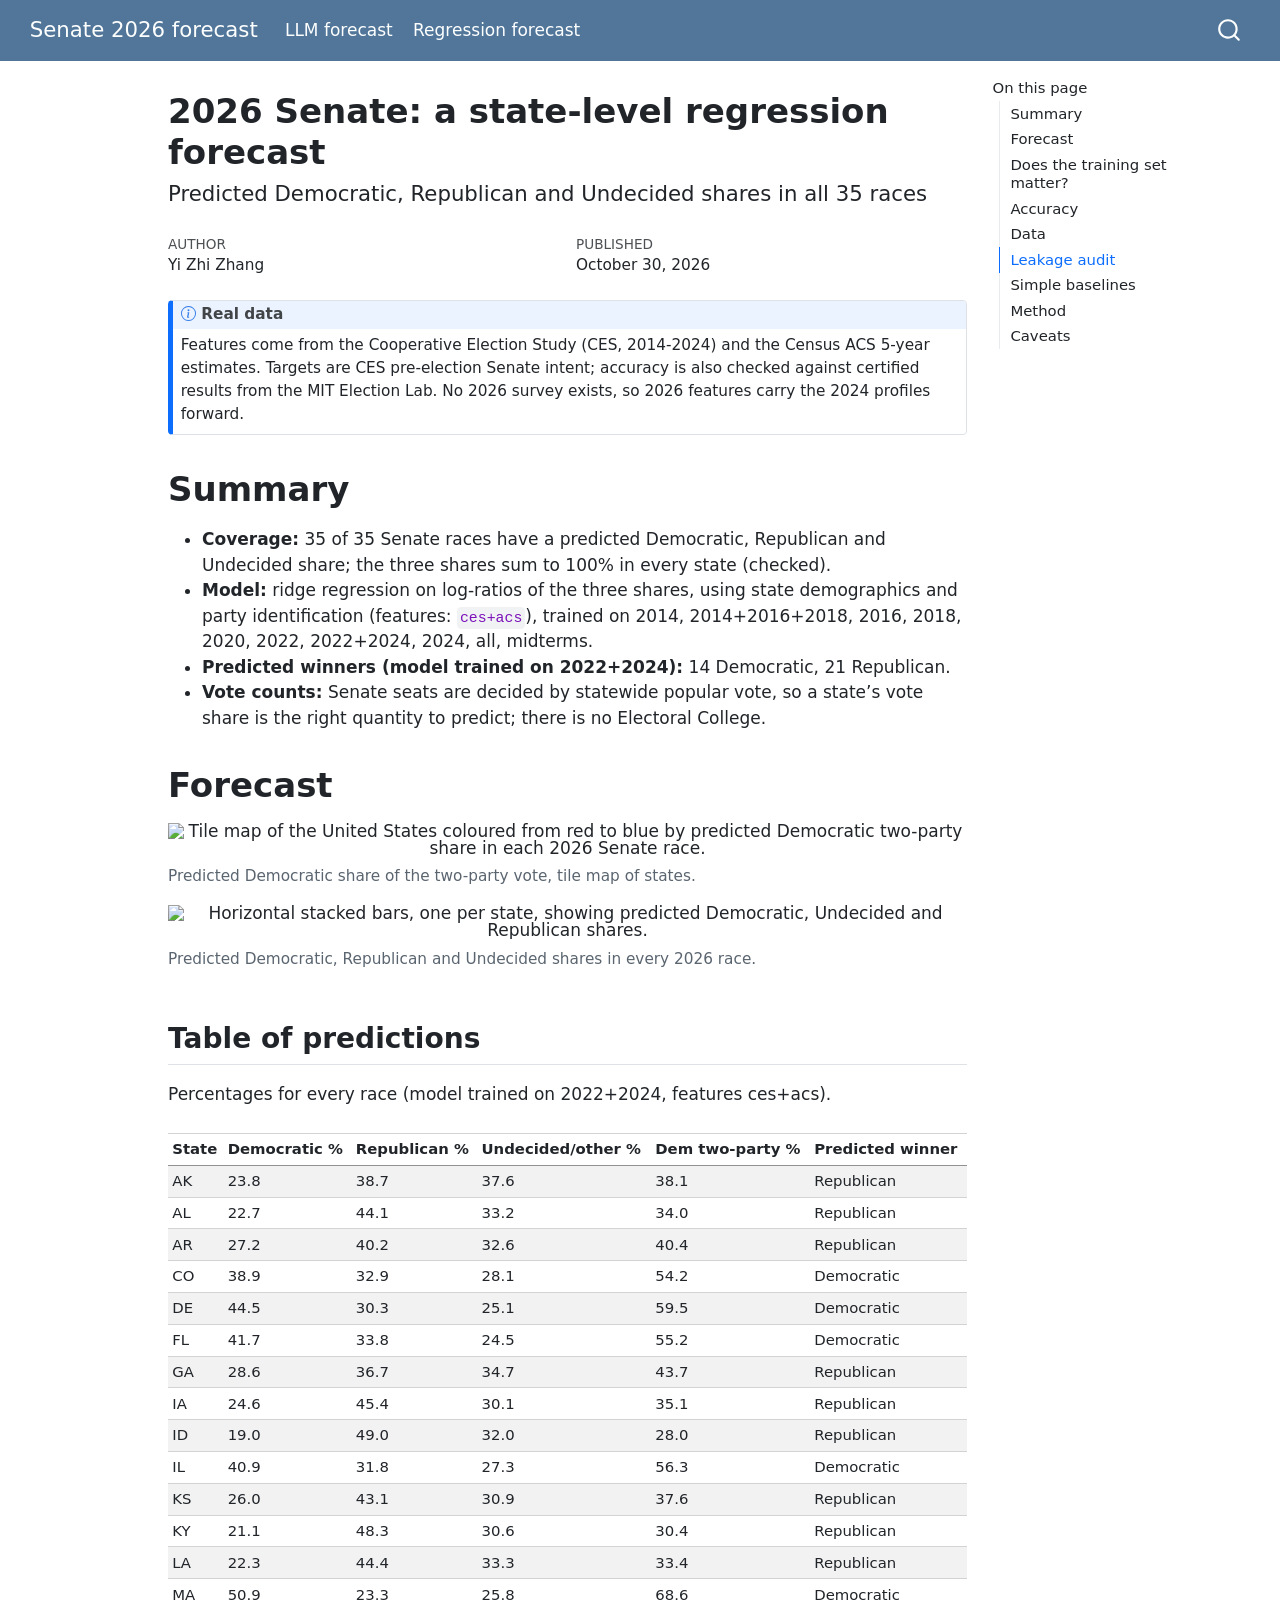
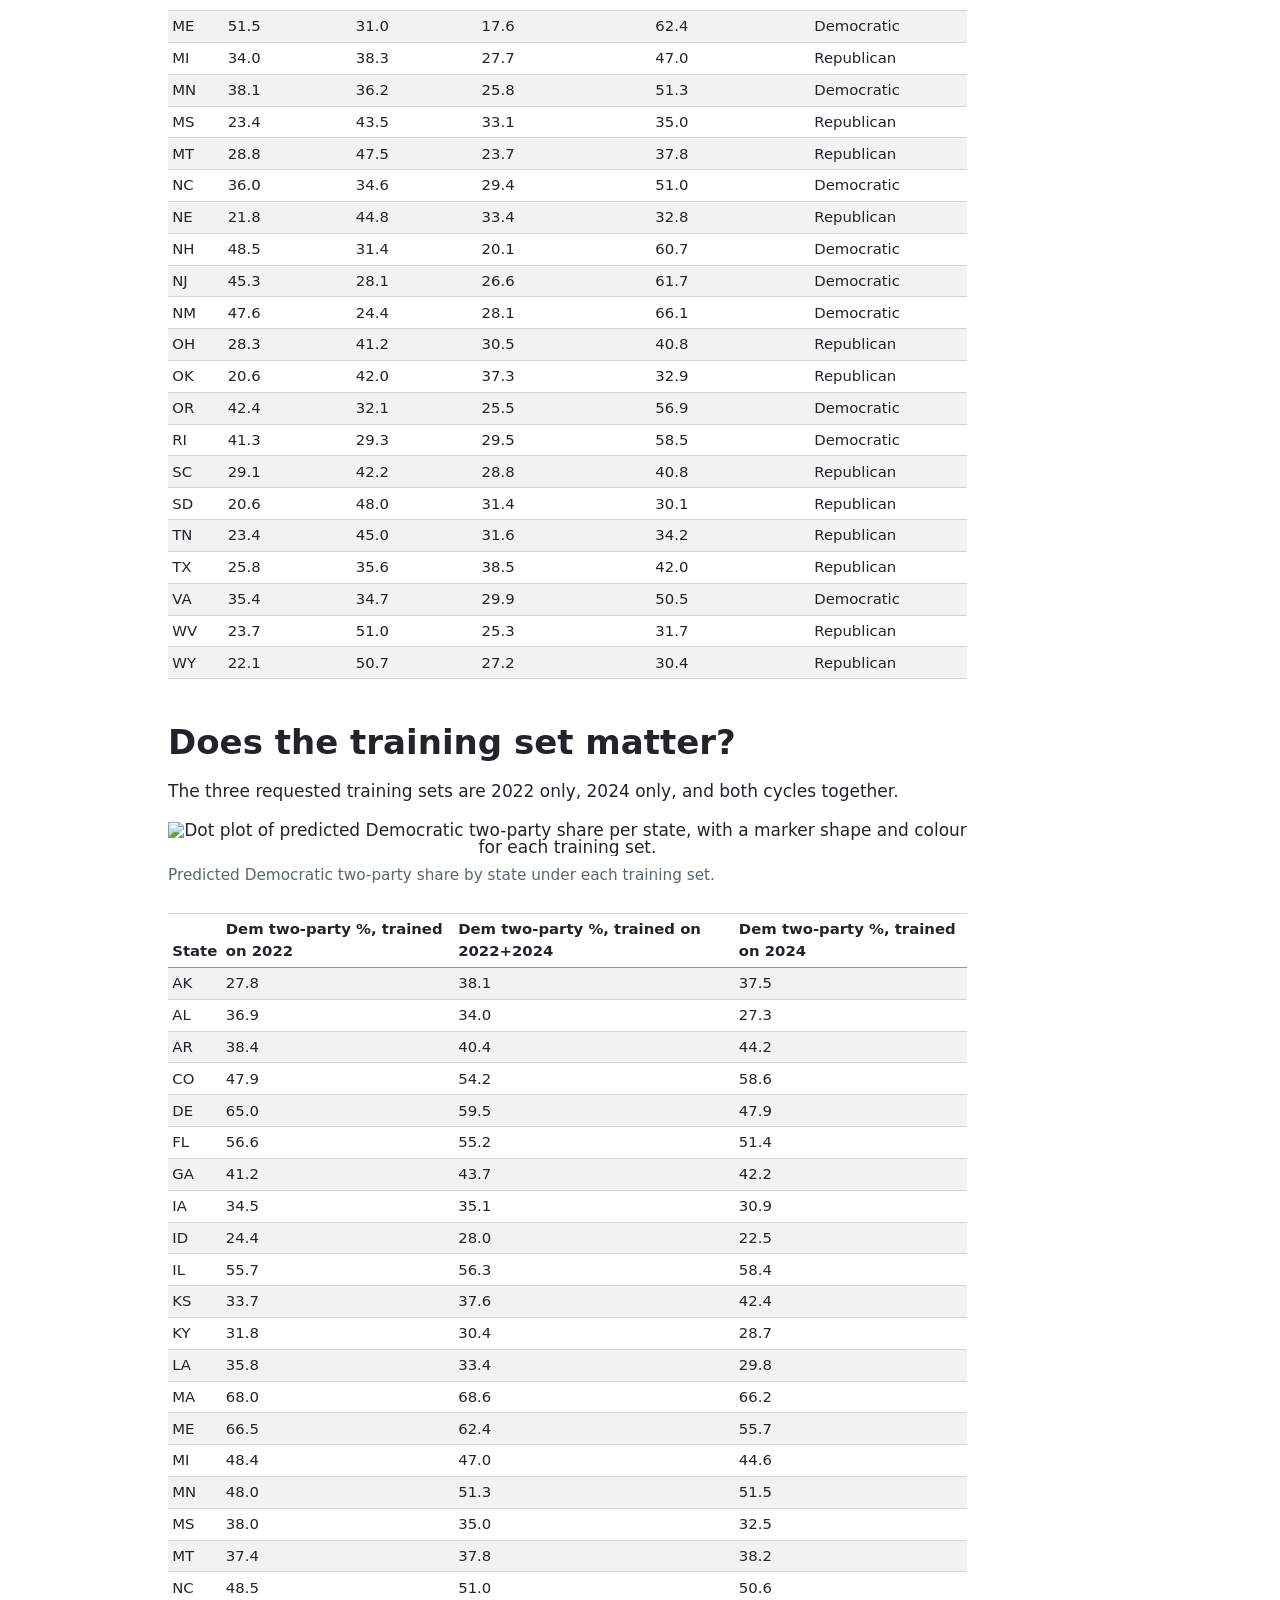
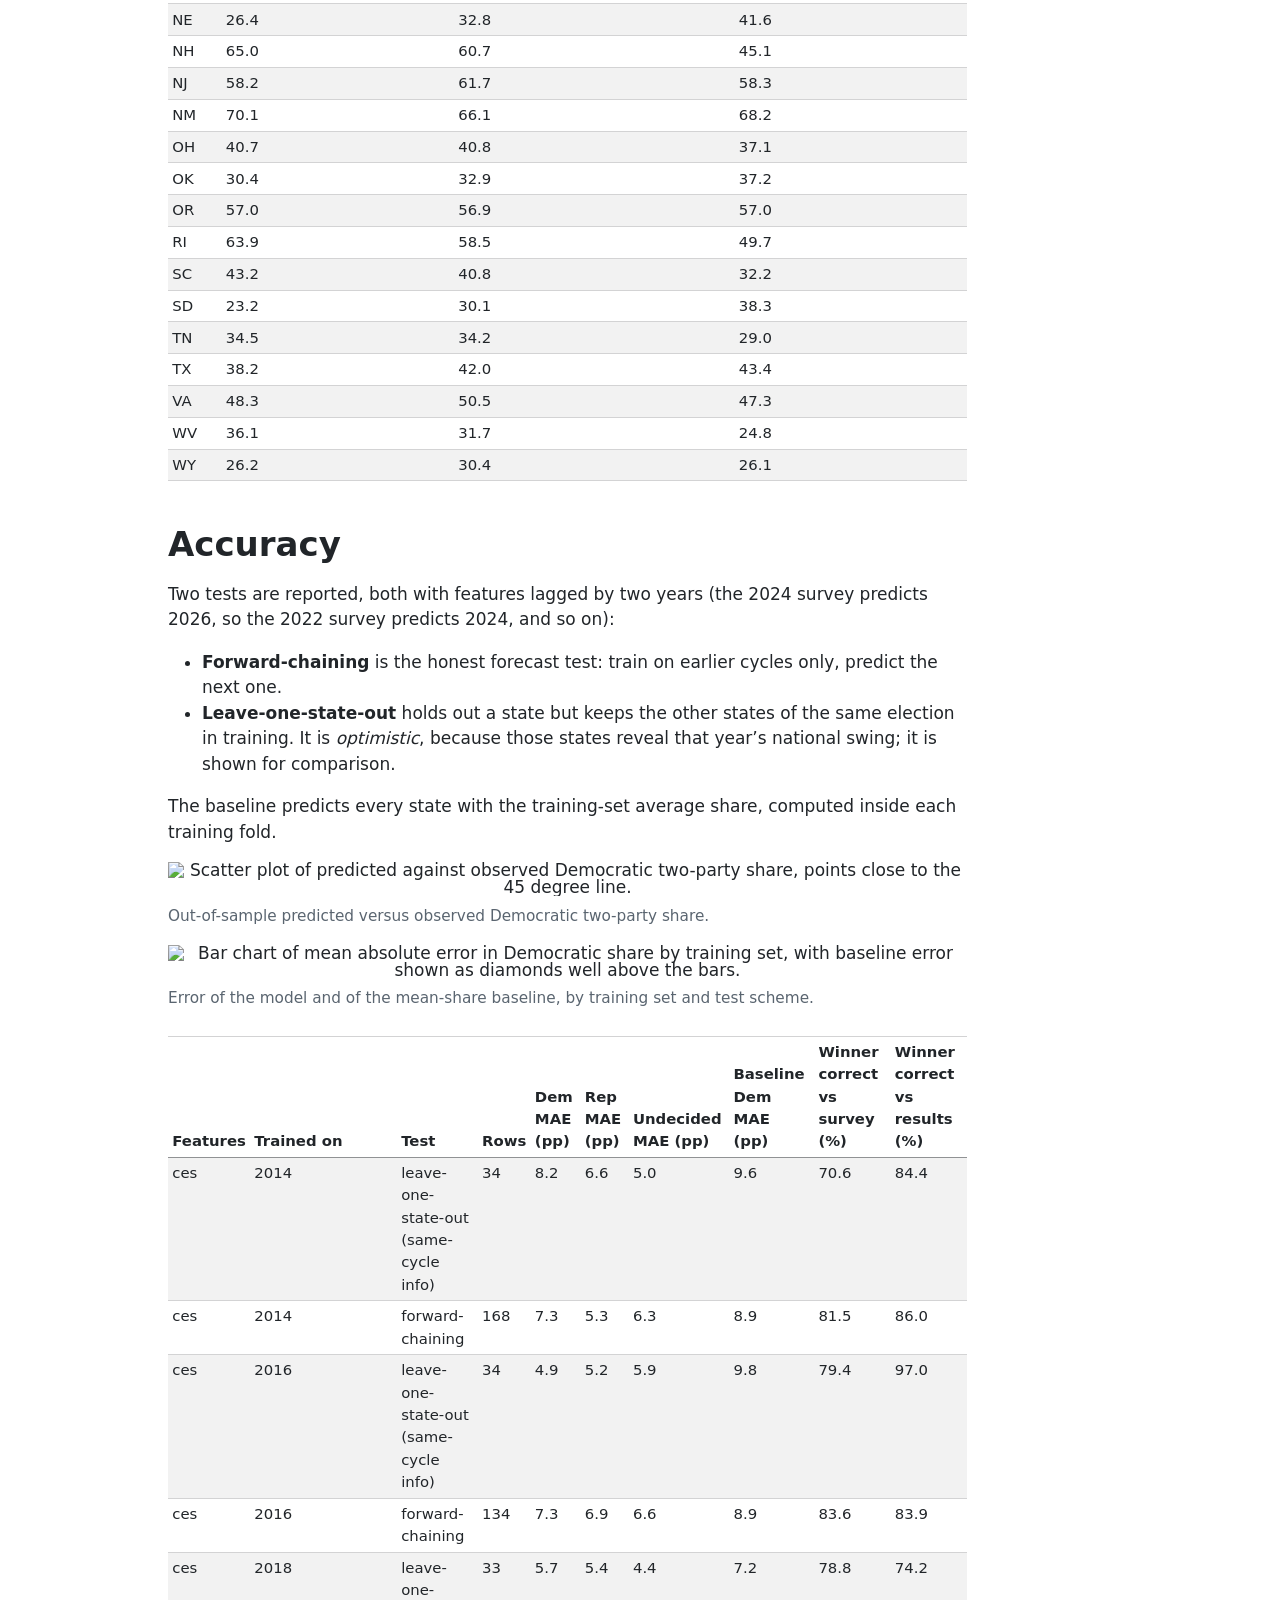
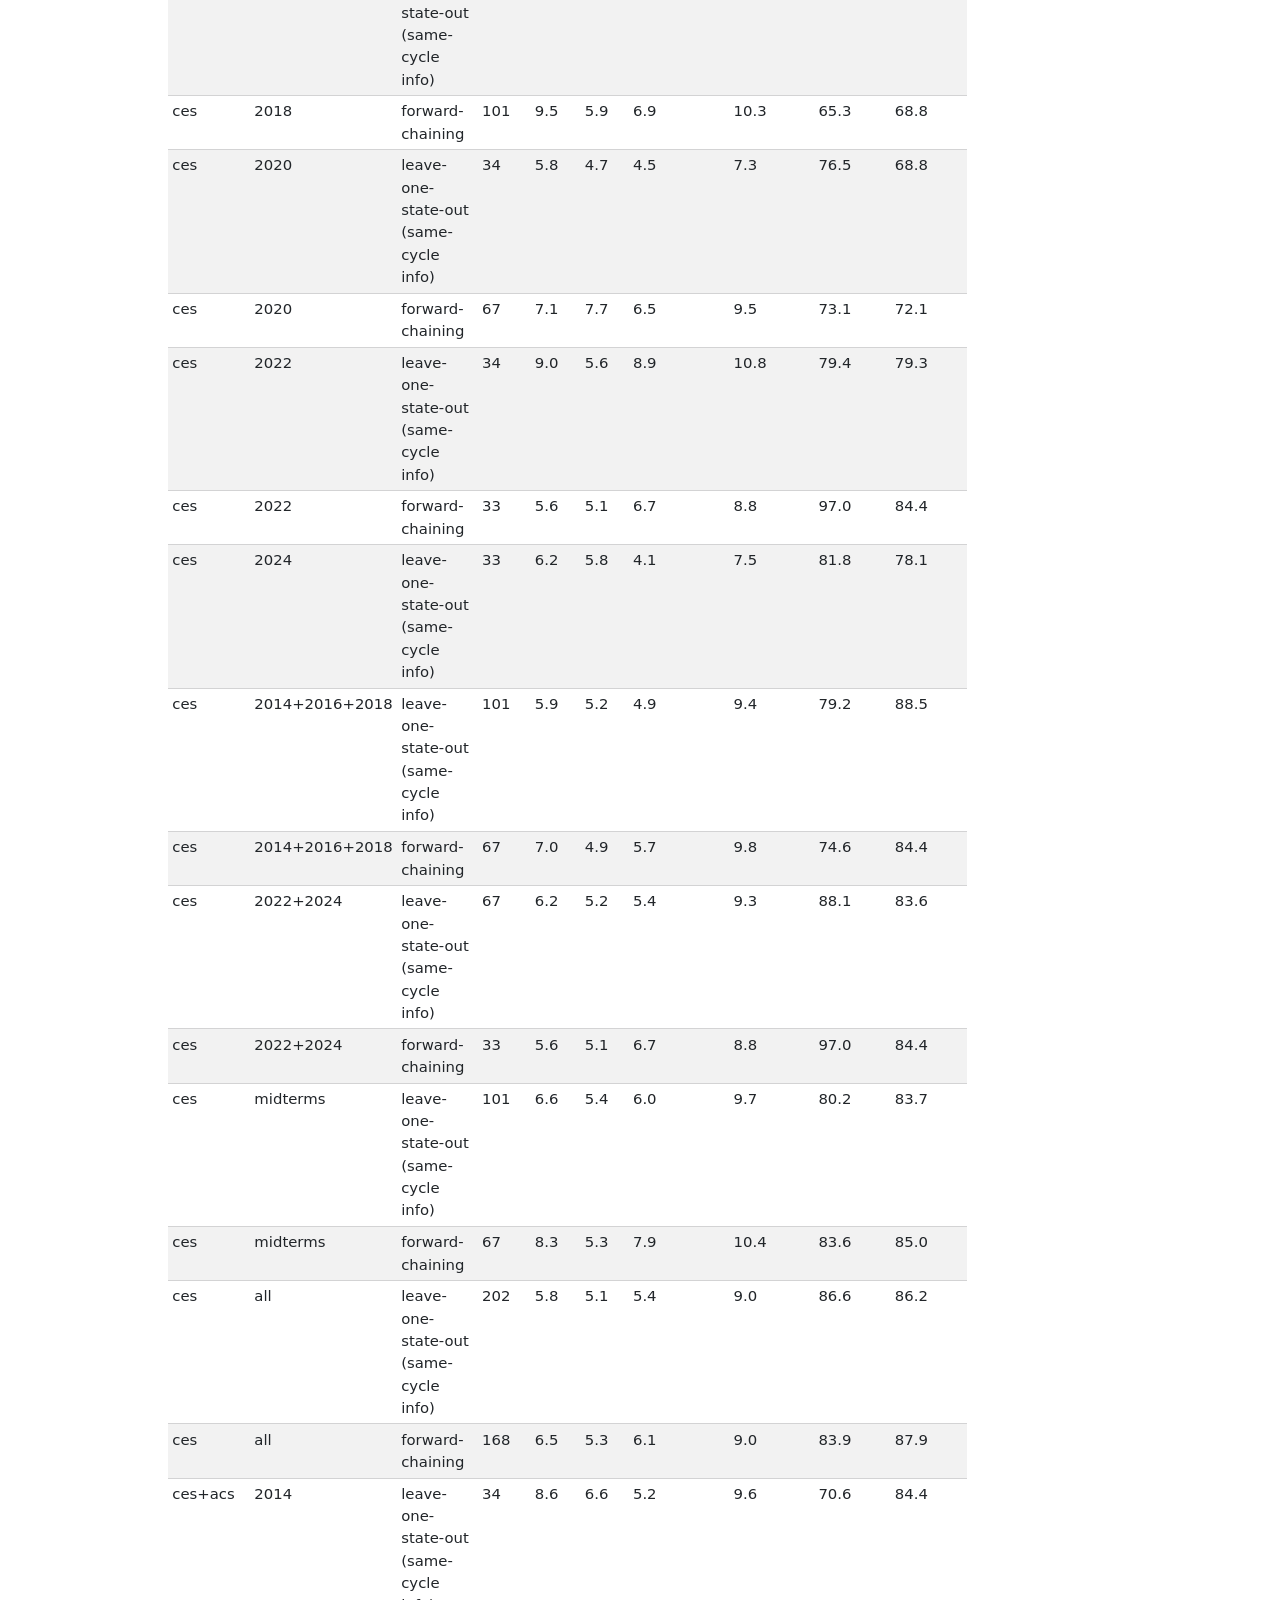
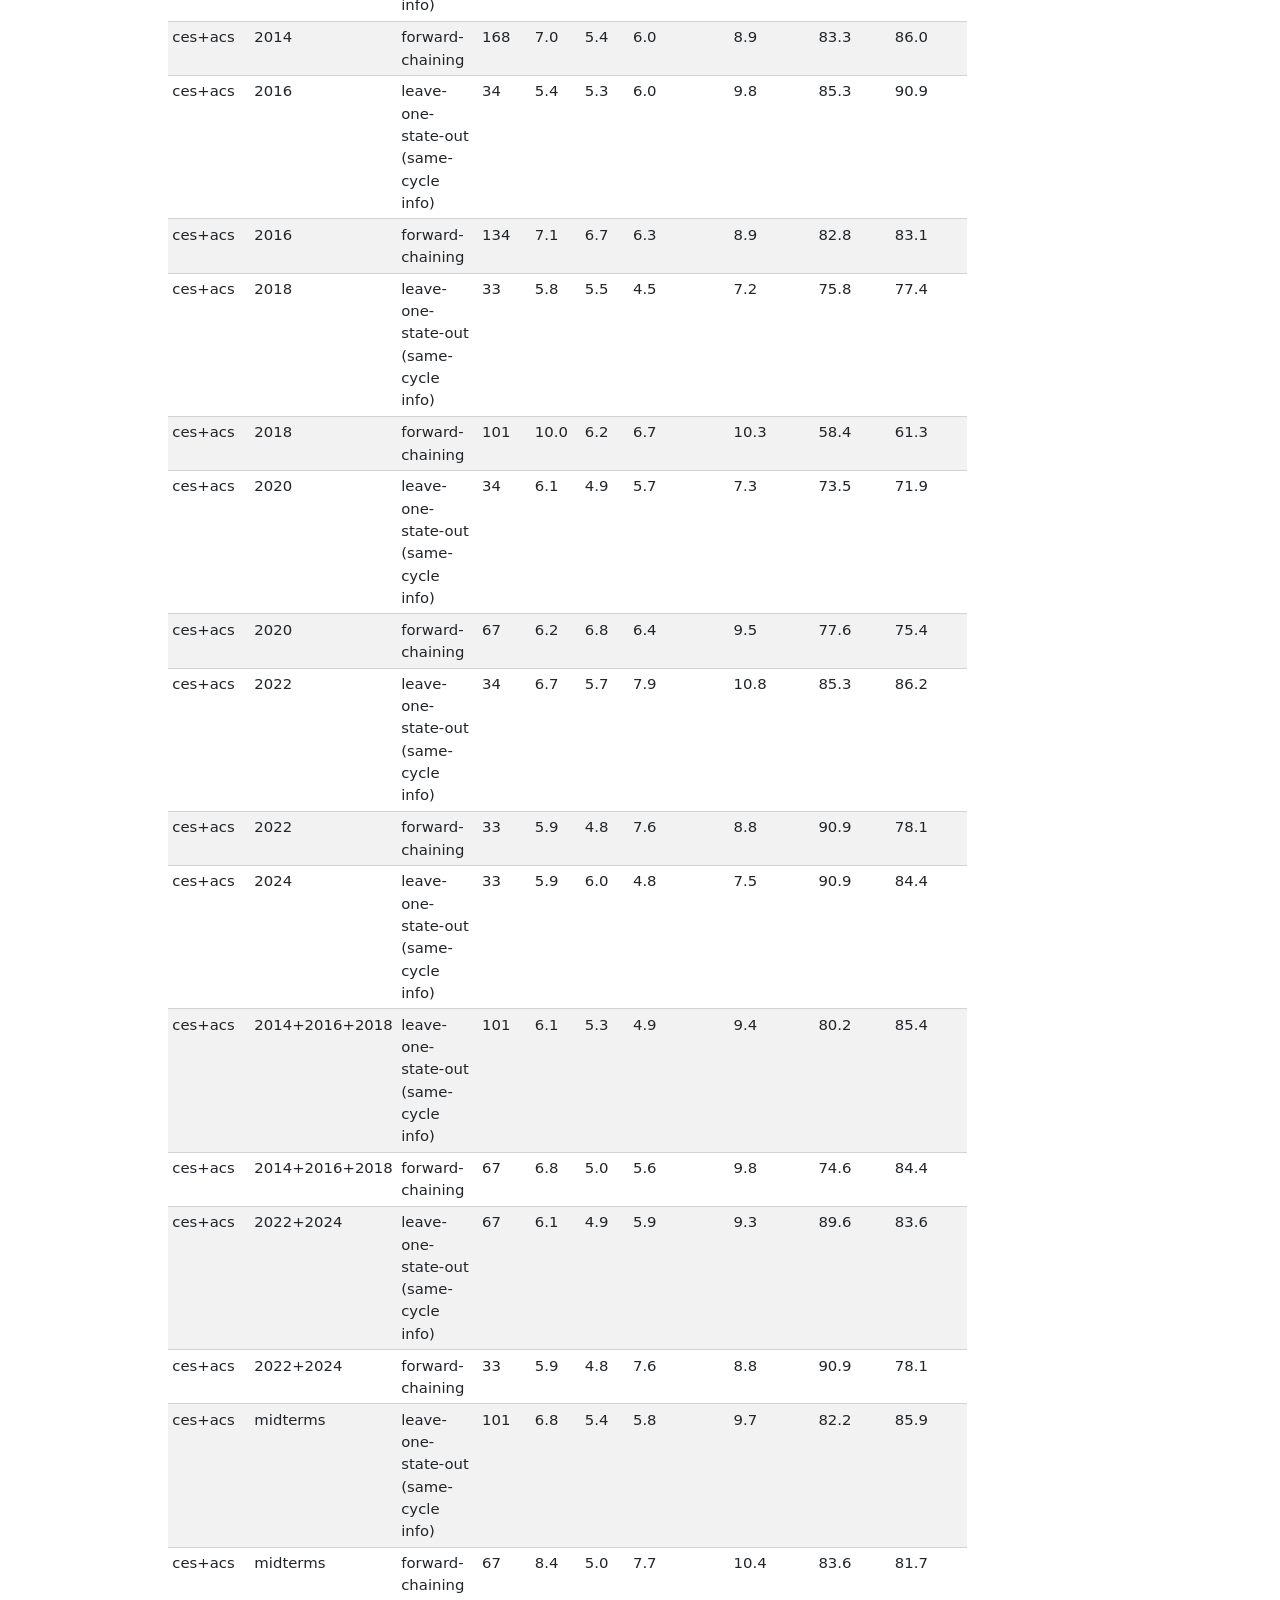
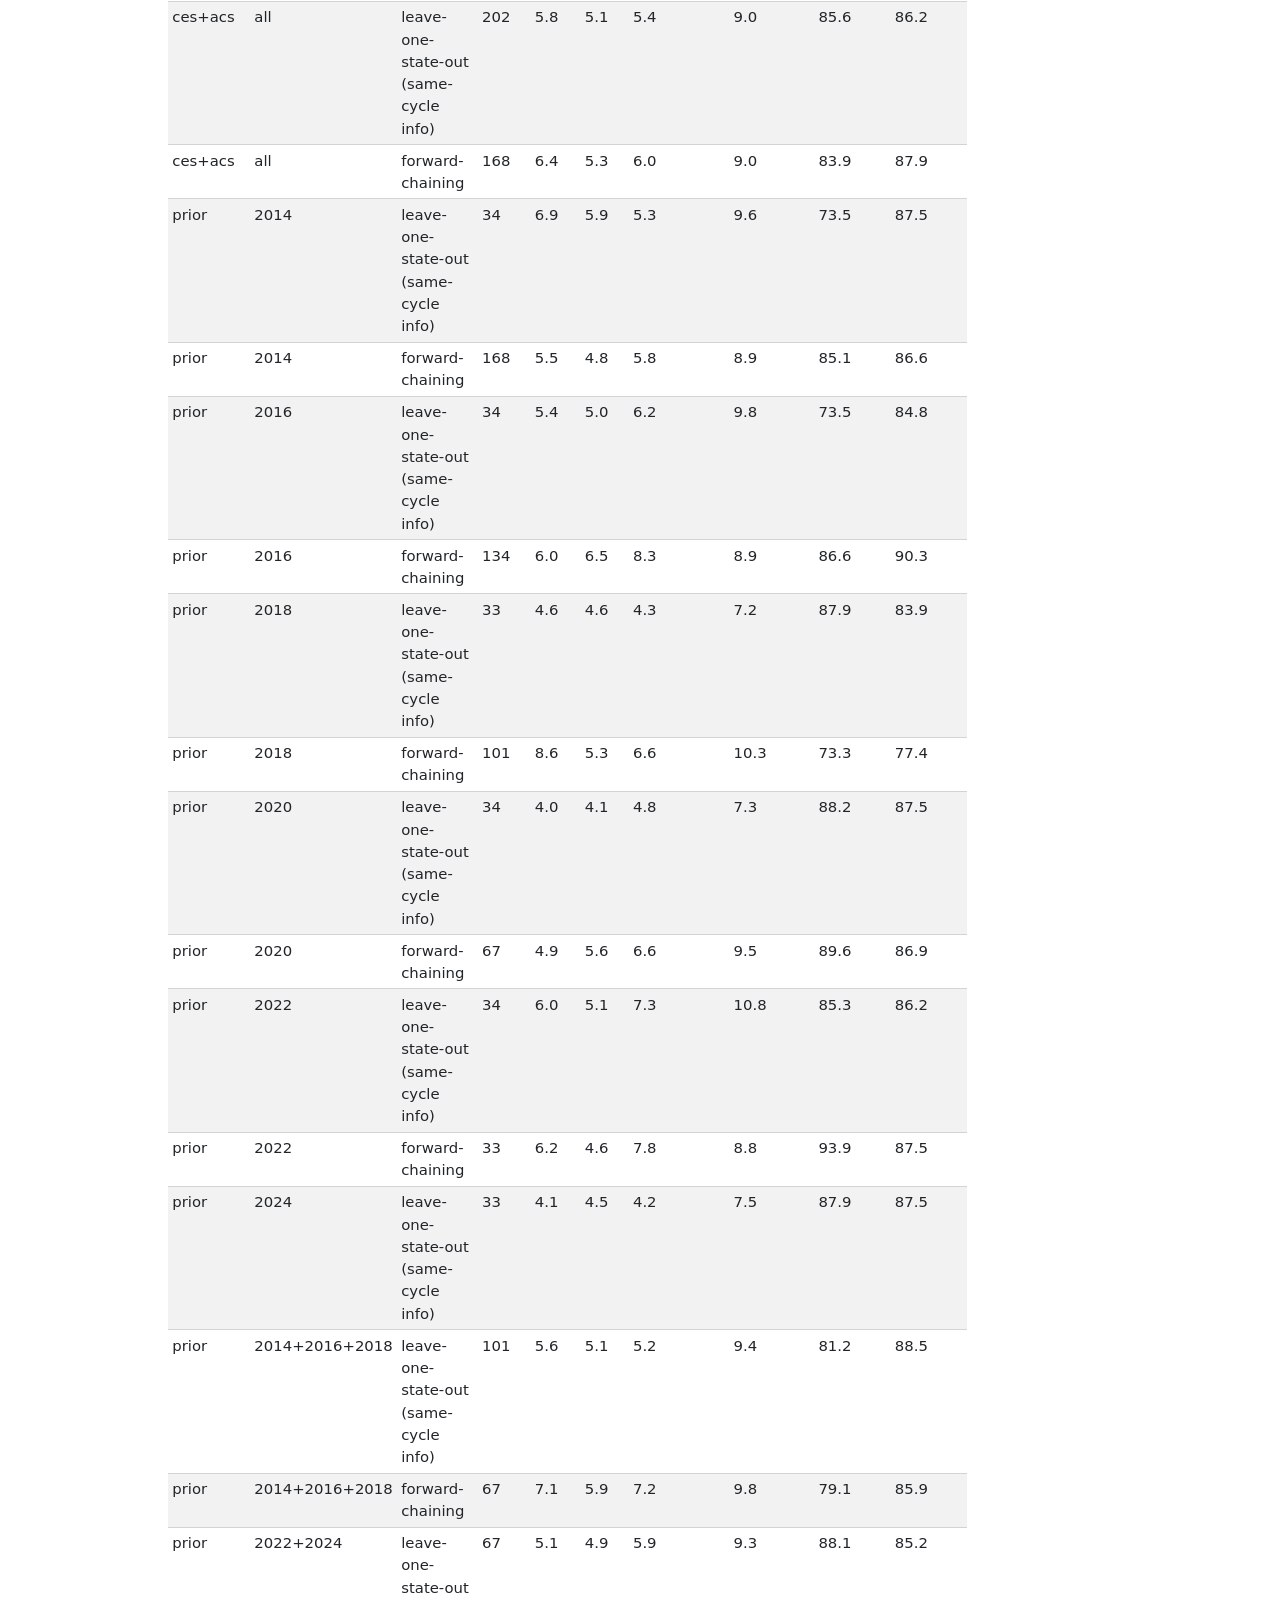
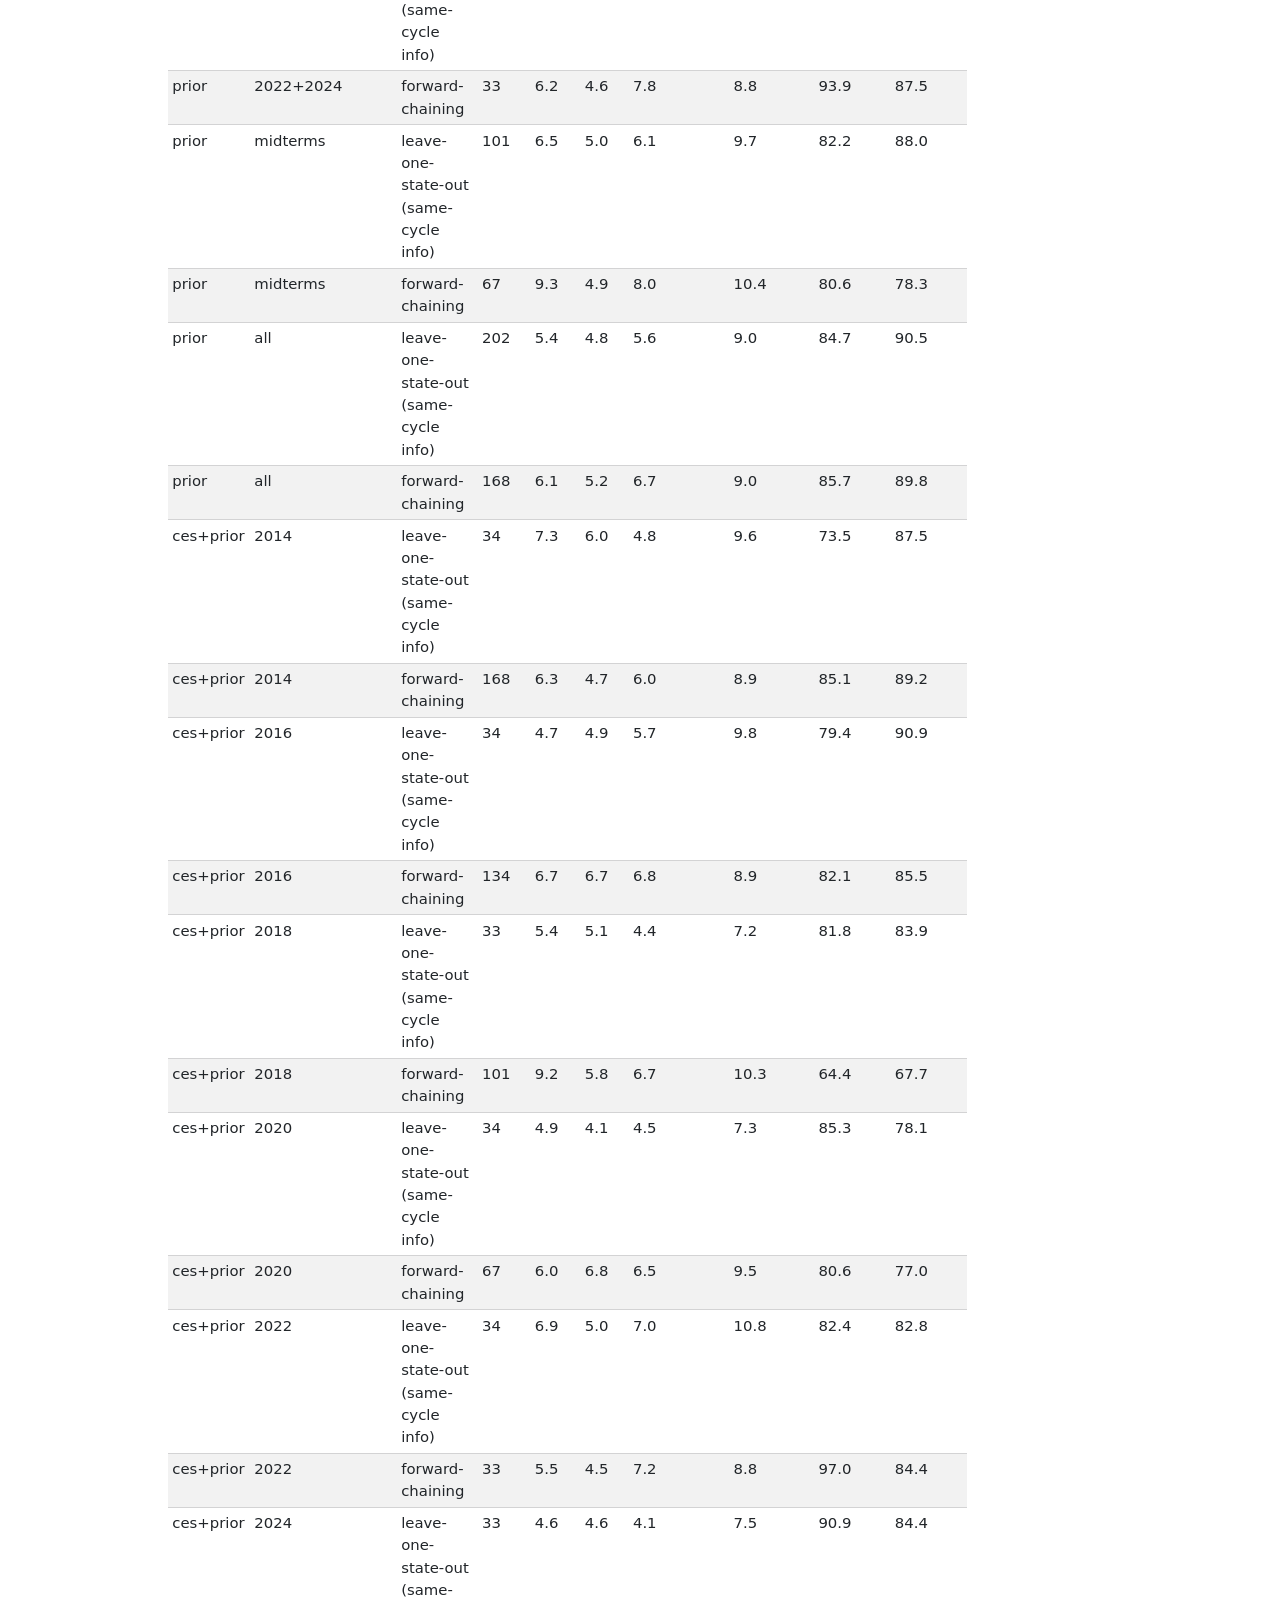
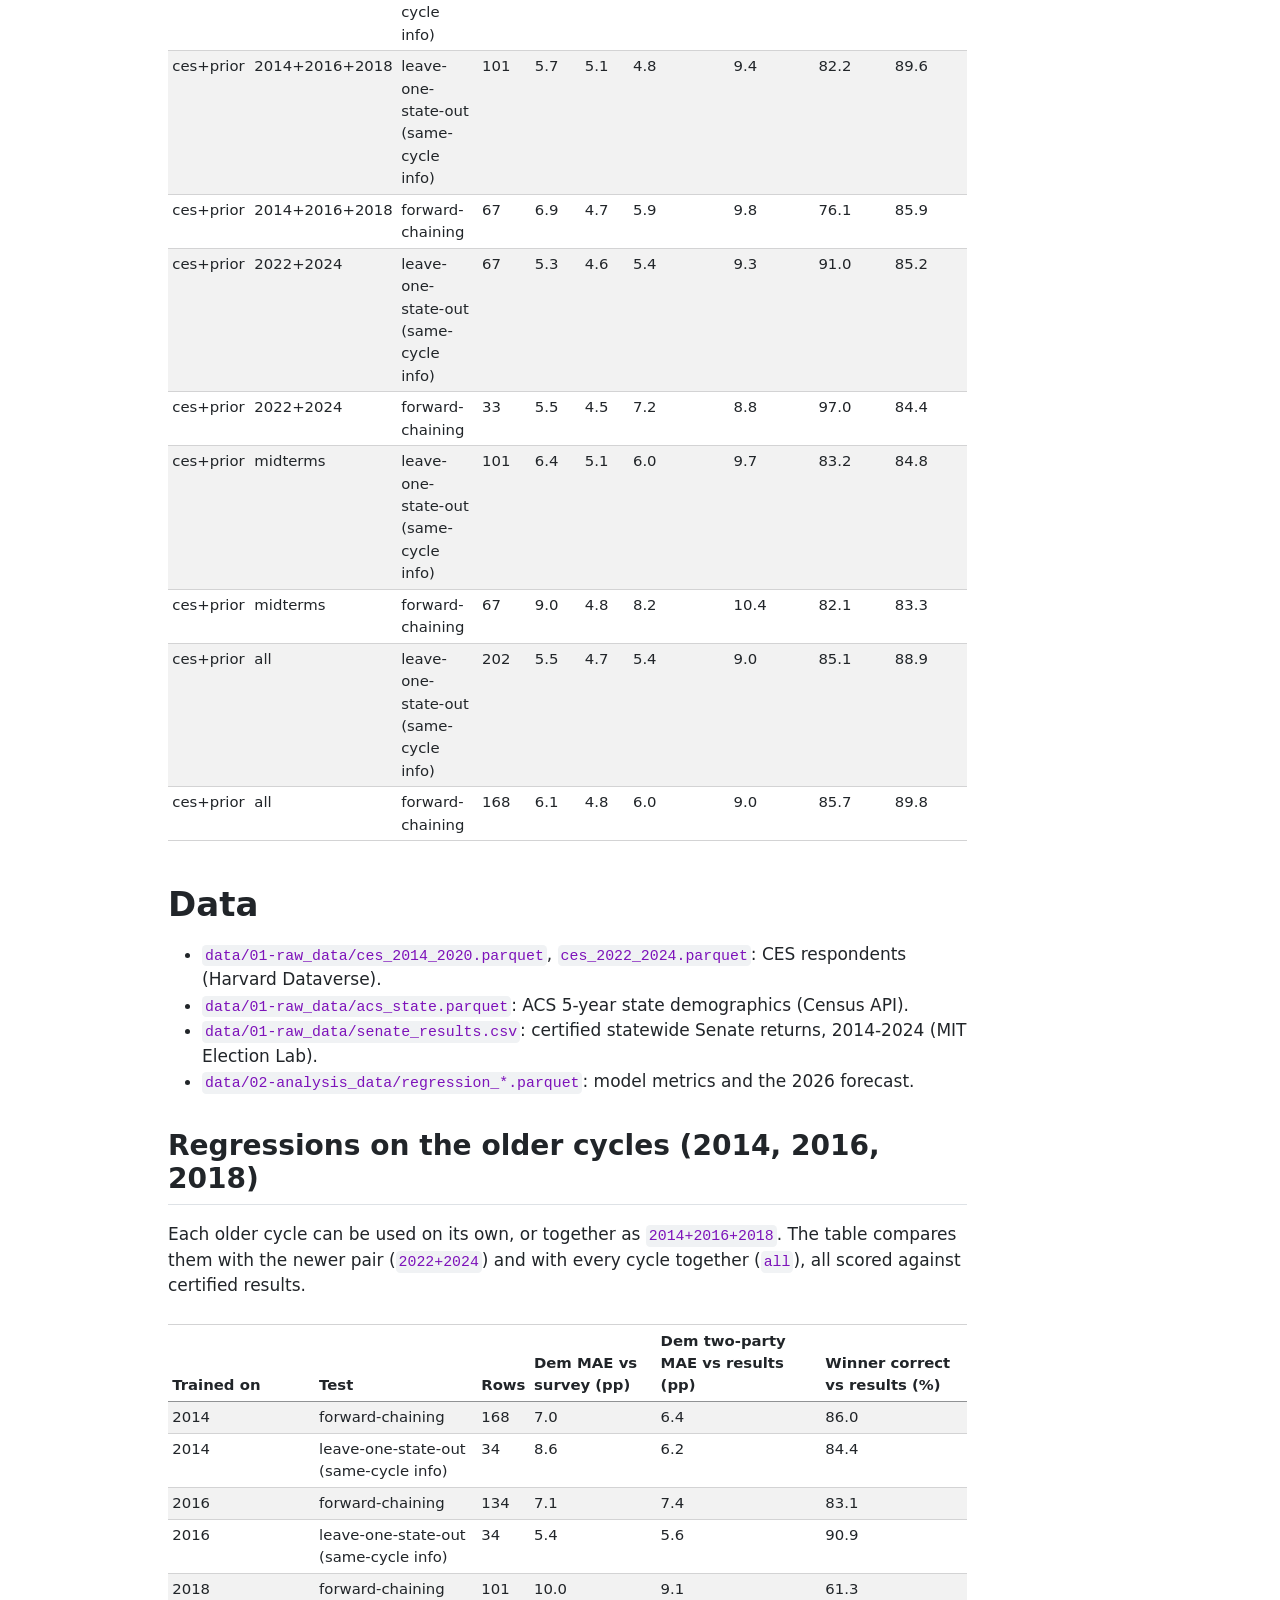
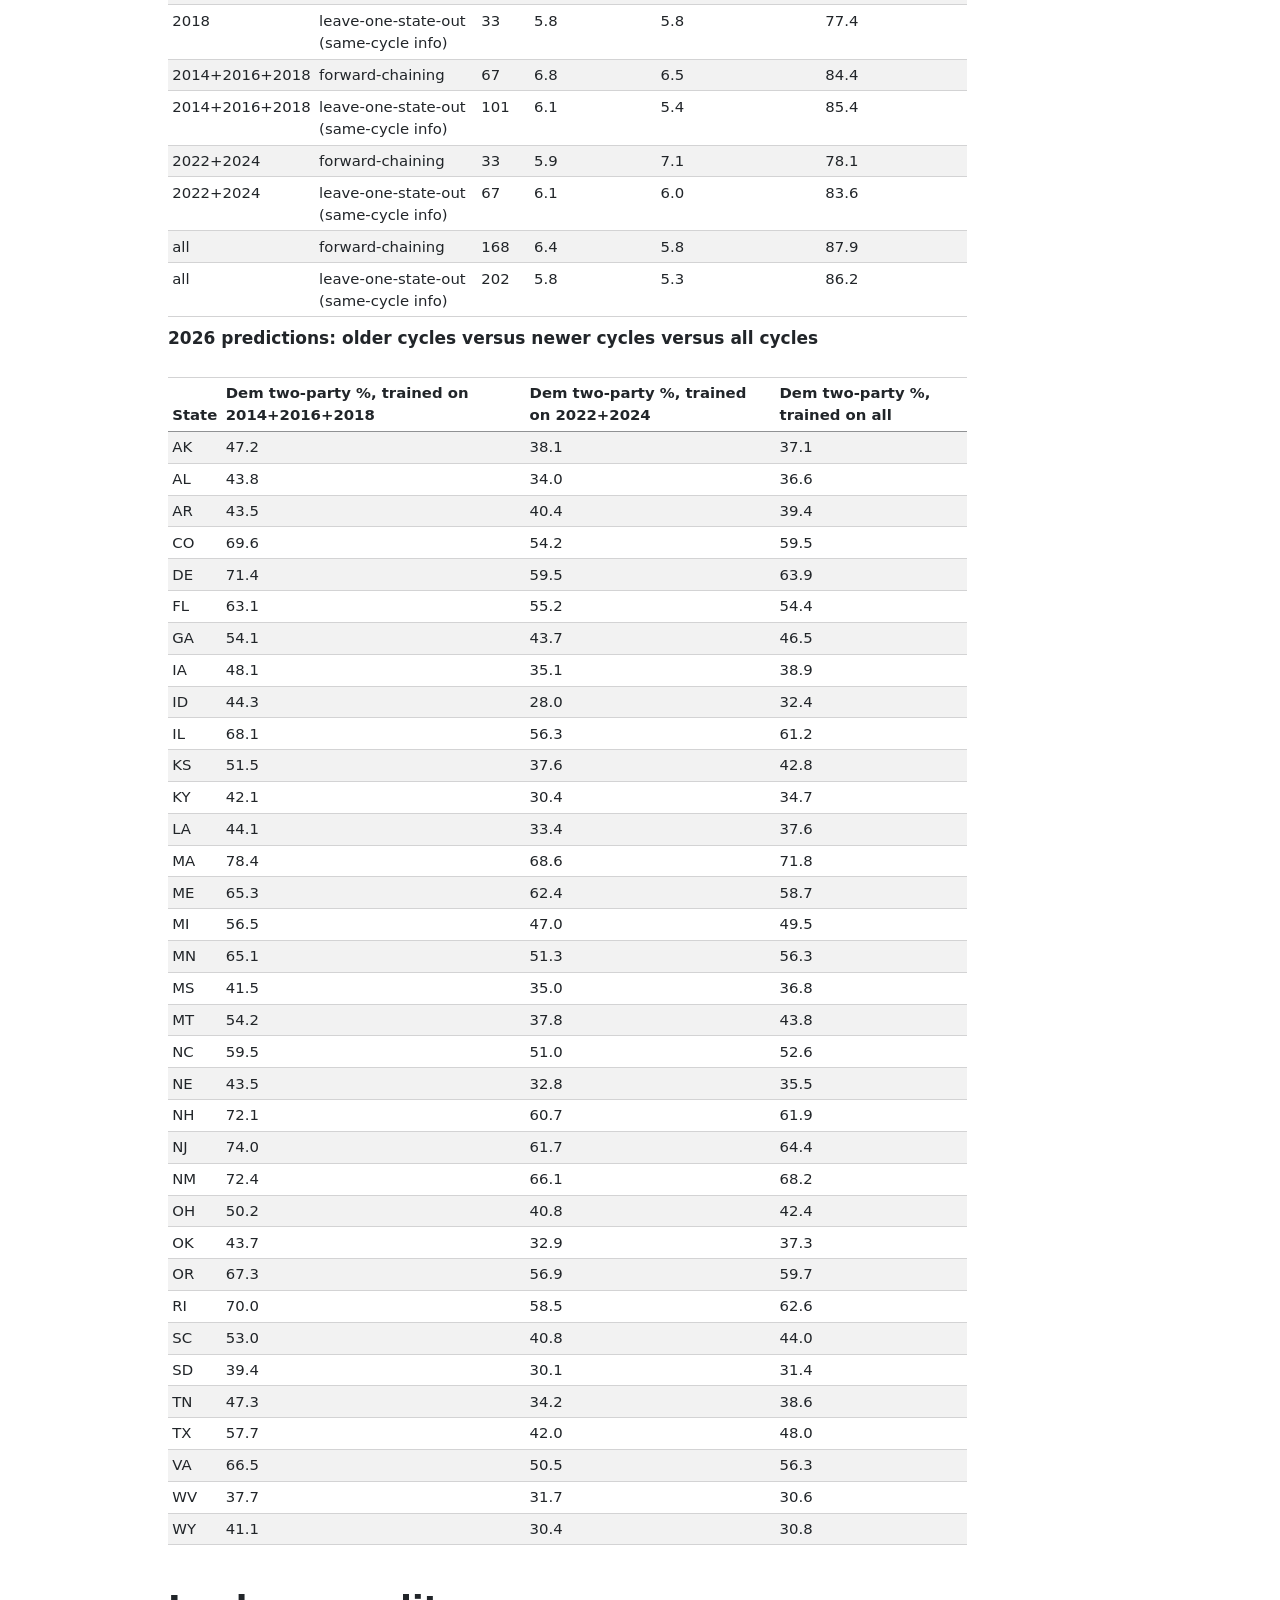
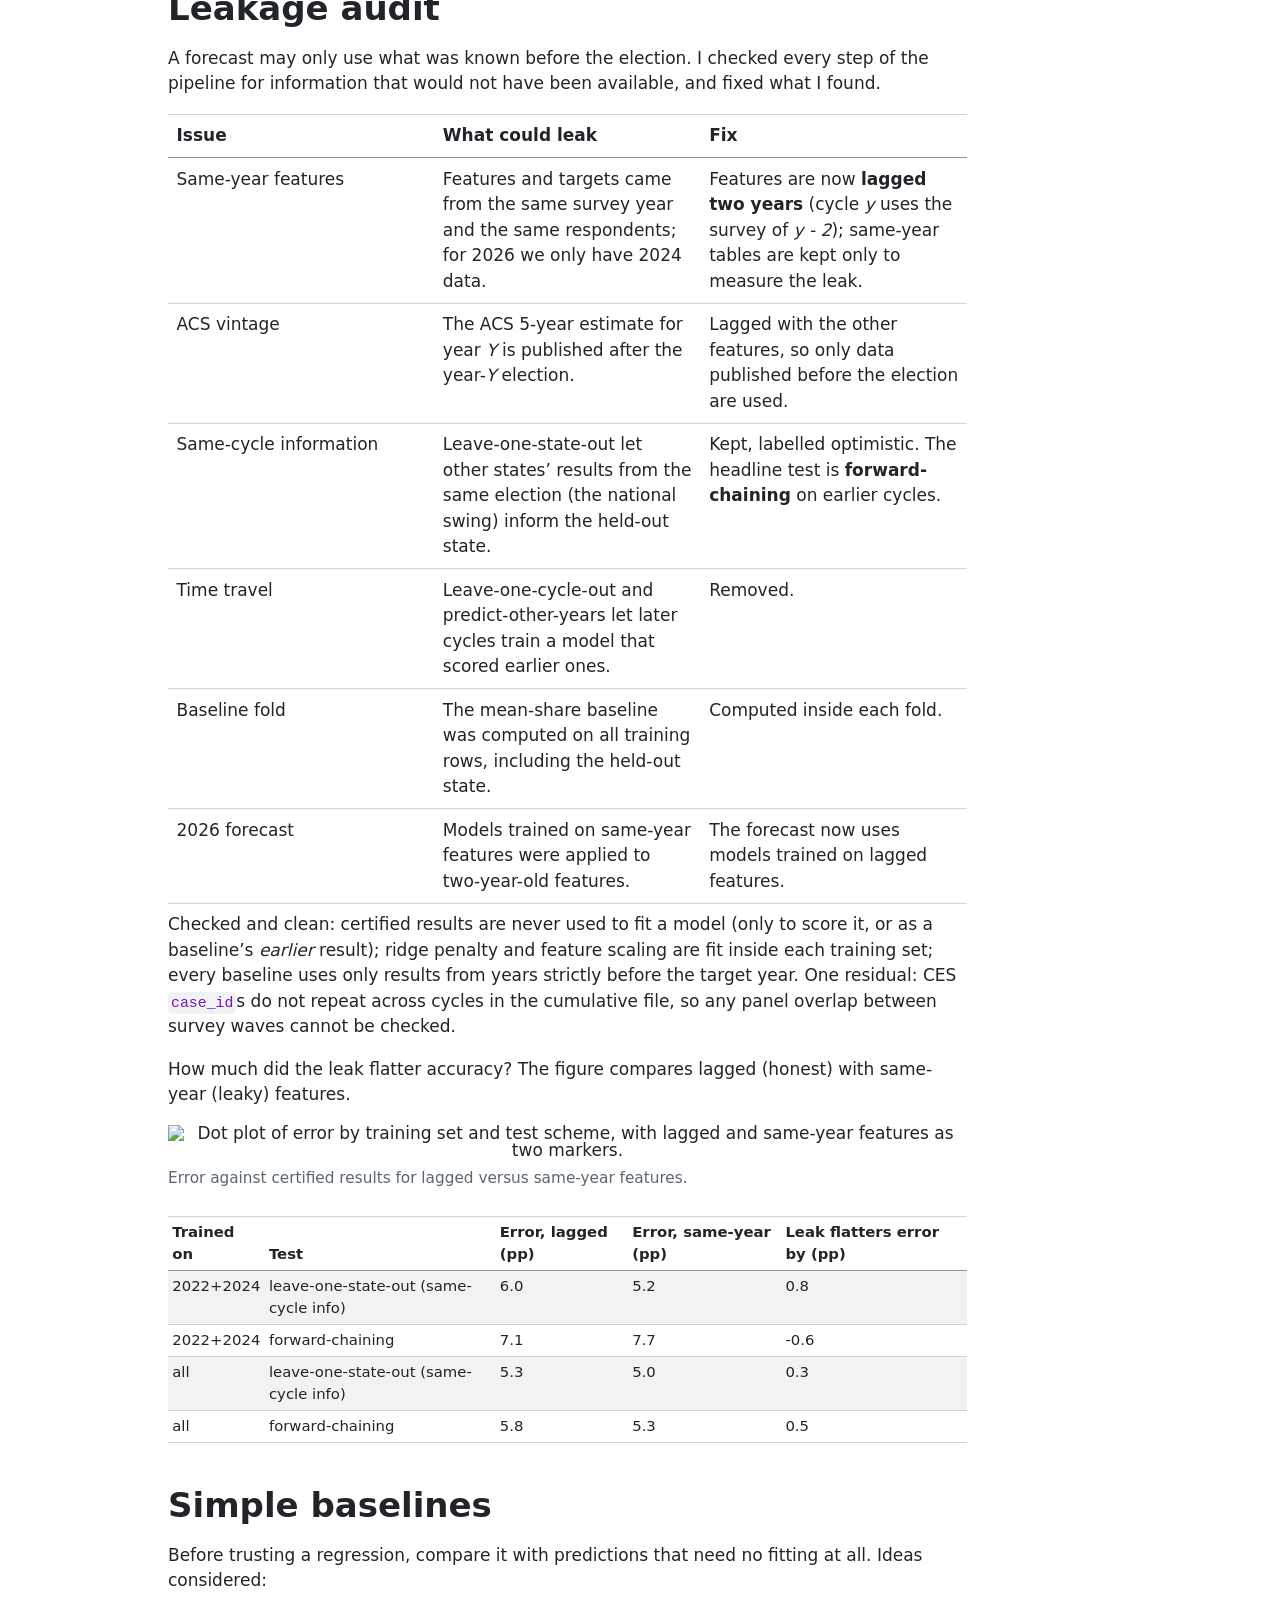
==== commit 92f148ea: "Add previous presidential and Senate results as regression features (prior, ces+prior) Co-Authored-B" ====
--- a/docs/regression.html
+++ b/docs/regression.html
@@ -130,7 +130,15 @@
   </ul></li>
   <li><a href="#does-the-training-set-matter" id="toc-does-the-training-set-matter" class="nav-link" data-scroll-target="#does-the-training-set-matter">Does the training set matter?</a></li>
   <li><a href="#accuracy" id="toc-accuracy" class="nav-link" data-scroll-target="#accuracy">Accuracy</a></li>
-  <li><a href="#data" id="toc-data" class="nav-link" data-scroll-target="#data">Data</a></li>
+  <li><a href="#data" id="toc-data" class="nav-link" data-scroll-target="#data">Data</a>
+  <ul class="collapse">
+  <li><a href="#regressions-on-the-older-cycles-2014-2016-2018" id="toc-regressions-on-the-older-cycles-2014-2016-2018" class="nav-link" data-scroll-target="#regressions-on-the-older-cycles-2014-2016-2018">Regressions on the older cycles (2014, 2016, 2018)</a></li>
+  </ul></li>
+  <li><a href="#leakage-audit" id="toc-leakage-audit" class="nav-link" data-scroll-target="#leakage-audit">Leakage audit</a></li>
+  <li><a href="#simple-baselines" id="toc-simple-baselines" class="nav-link" data-scroll-target="#simple-baselines">Simple baselines</a>
+  <ul class="collapse">
+  <li><a href="#previous-results-as-features" id="toc-previous-results-as-features" class="nav-link" data-scroll-target="#previous-results-as-features">Previous results as features</a></li>
+  </ul></li>
   <li><a href="#method" id="toc-method" class="nav-link" data-scroll-target="#method">Method</a></li>
   <li><a href="#caveats" id="toc-caveats" class="nav-link" data-scroll-target="#caveats">Caveats</a></li>
   </ul>
@@ -181,50 +189,36 @@
 </div>
 </div>
 <div class="callout-body-container callout-body">
-<p>Features come from the Cooperative Election Study (CES, 2016-2024) and the Census ACS 5-year estimates. Targets are CES pre-election Senate intent; accuracy is also checked against certified results from the MIT Election Lab. No 2026 survey exists, so 2026 features carry the 2024 profiles forward.</p>
+<p>Features come from the Cooperative Election Study (CES, 2014-2024) and the Census ACS 5-year estimates. Targets are CES pre-election Senate intent; accuracy is also checked against certified results from the MIT Election Lab. No 2026 survey exists, so 2026 features carry the 2024 profiles forward.</p>
 </div>
 </div>
 <section id="summary" class="level1">
 <h1>Summary</h1>
 <ul>
 <li><strong>Coverage:</strong> 35 of 35 Senate races have a predicted Democratic, Republican and Undecided share; the three shares sum to 100% in every state (checked).</li>
-<li><strong>Model:</strong> ridge regression on log-ratios of the three shares, using state demographics and party identification (features: <code>ces+acs</code>), trained on 2022, 2022+2024, 2024, all, midterms.</li>
-<li><strong>Predicted winners (model trained on 2022+2024):</strong> 13 Democratic, 22 Republican.</li>
+<li><strong>Model:</strong> ridge regression on log-ratios of the three shares, using state demographics and party identification (features: <code>ces+acs</code>), trained on 2014, 2014+2016+2018, 2016, 2018, 2020, 2022, 2022+2024, 2024, all, midterms.</li>
+<li><strong>Predicted winners (model trained on 2022+2024):</strong> 14 Democratic, 21 Republican.</li>
 <li><strong>Vote counts:</strong> Senate seats are decided by statewide popular vote, so a state’s vote share is the right quantity to predict; there is no Electoral College.</li>
 </ul>
 </section>
 <section id="forecast" class="level1">
 <h1>Forecast</h1>
-<div id="396c1d71" class="cell" data-execution_count="4">
-<div class="cell-output cell-output-display">
+<div id="d3a58605" class="cell" data-execution_count="4">
+<div class="cell-output cell-output-display" data-execution_count="4">
 <div class="quarto-figure quarto-figure-center">
 <figure class="figure">
-<p><img src="regression_files/figure-html/cell-5-output-1.png" alt="Tile map of the United States coloured from red to blue by predicted Democratic two-party share in each 2026 Senate race." width="772" height="503" class="figure-img"></p>
+<p><img src="regression_files/figure-html/cell-5-output-1.png" alt="Tile map of the United States coloured from red to blue by predicted Democratic two-party share in each 2026 Senate race." width="768" height="499" class="figure-img"></p>
 <figcaption>Predicted Democratic share of the two-party vote, tile map of states.</figcaption>
 </figure>
 </div>
 </div>
-<div class="cell-output cell-output-display" data-execution_count="4">
-<div>
-<figure class="figure">
-<p><img src="regression_files/figure-html/cell-5-output-2.png" alt="Tile map of the United States coloured from red to blue by predicted Democratic two-party share in each 2026 Senate race." width="772" height="503" class="figure-img"></p>
-</figure>
-</div>
-</div>
-</div>
-<div id="277488fe" class="cell" data-execution_count="5">
-<div class="cell-output cell-output-display">
+</div>
+<div id="d04a1c3a" class="cell" data-execution_count="5">
+<div class="cell-output cell-output-display" data-execution_count="5">
 <div class="quarto-figure quarto-figure-center">
 <figure class="figure">
-<p><img src="regression_files/figure-html/cell-6-output-1.png" alt="Horizontal stacked bars, one per state, showing predicted Democratic, Undecided and Republican shares." width="678" height="870" class="figure-img"></p>
+<p><img src="regression_files/figure-html/cell-6-output-1.png" alt="Horizontal stacked bars, one per state, showing predicted Democratic, Undecided and Republican shares." width="672" height="864" class="figure-img"></p>
 <figcaption>Predicted Democratic, Republican and Undecided shares in every 2026 race.</figcaption>
-</figure>
-</div>
-</div>
-<div class="cell-output cell-output-display" data-execution_count="5">
-<div>
-<figure class="figure">
-<p><img src="regression_files/figure-html/cell-6-output-2.png" alt="Horizontal stacked bars, one per state, showing predicted Democratic, Undecided and Republican shares." width="678" height="870" class="figure-img"></p>
 </figure>
 </div>
 </div>
@@ -232,7 +226,7 @@
 <section id="table-of-predictions" class="level2">
 <h2 class="anchored" data-anchor-id="table-of-predictions">Table of predictions</h2>
 <p>Percentages for every race (model trained on 2022+2024, features ces+acs).</p>
-<div id="df6c0bb0" class="cell" data-execution_count="6">
+<div id="474468a7" class="cell" data-execution_count="6">
 <div class="cell-output cell-output-display">
 <table class="dataframe table table-sm caption-top table-striped small">
 <thead>
@@ -248,282 +242,282 @@
 <tbody>
 <tr class="odd">
 <td>AK</td>
-<td>13.9</td>
-<td>46.3</td>
-<td>39.9</td>
-<td>23.1</td>
+<td>23.8</td>
+<td>38.7</td>
+<td>37.6</td>
+<td>38.1</td>
 <td>Republican</td>
 </tr>
 <tr class="even">
 <td>AL</td>
+<td>22.7</td>
+<td>44.1</td>
+<td>33.2</td>
+<td>34.0</td>
+<td>Republican</td>
+</tr>
+<tr class="odd">
+<td>AR</td>
+<td>27.2</td>
+<td>40.2</td>
+<td>32.6</td>
+<td>40.4</td>
+<td>Republican</td>
+</tr>
+<tr class="even">
+<td>CO</td>
+<td>38.9</td>
+<td>32.9</td>
+<td>28.1</td>
+<td>54.2</td>
+<td>Democratic</td>
+</tr>
+<tr class="odd">
+<td>DE</td>
+<td>44.5</td>
+<td>30.3</td>
+<td>25.1</td>
+<td>59.5</td>
+<td>Democratic</td>
+</tr>
+<tr class="even">
+<td>FL</td>
+<td>41.7</td>
+<td>33.8</td>
+<td>24.5</td>
+<td>55.2</td>
+<td>Democratic</td>
+</tr>
+<tr class="odd">
+<td>GA</td>
+<td>28.6</td>
+<td>36.7</td>
+<td>34.7</td>
+<td>43.7</td>
+<td>Republican</td>
+</tr>
+<tr class="even">
+<td>IA</td>
+<td>24.6</td>
+<td>45.4</td>
+<td>30.1</td>
+<td>35.1</td>
+<td>Republican</td>
+</tr>
+<tr class="odd">
+<td>ID</td>
+<td>19.0</td>
+<td>49.0</td>
+<td>32.0</td>
+<td>28.0</td>
+<td>Republican</td>
+</tr>
+<tr class="even">
+<td>IL</td>
+<td>40.9</td>
+<td>31.8</td>
+<td>27.3</td>
+<td>56.3</td>
+<td>Democratic</td>
+</tr>
+<tr class="odd">
+<td>KS</td>
+<td>26.0</td>
+<td>43.1</td>
+<td>30.9</td>
+<td>37.6</td>
+<td>Republican</td>
+</tr>
+<tr class="even">
+<td>KY</td>
+<td>21.1</td>
+<td>48.3</td>
+<td>30.6</td>
+<td>30.4</td>
+<td>Republican</td>
+</tr>
+<tr class="odd">
+<td>LA</td>
+<td>22.3</td>
+<td>44.4</td>
+<td>33.3</td>
+<td>33.4</td>
+<td>Republican</td>
+</tr>
+<tr class="even">
+<td>MA</td>
+<td>50.9</td>
+<td>23.3</td>
+<td>25.8</td>
+<td>68.6</td>
+<td>Democratic</td>
+</tr>
+<tr class="odd">
+<td>ME</td>
+<td>51.5</td>
+<td>31.0</td>
+<td>17.6</td>
+<td>62.4</td>
+<td>Democratic</td>
+</tr>
+<tr class="even">
+<td>MI</td>
+<td>34.0</td>
+<td>38.3</td>
+<td>27.7</td>
+<td>47.0</td>
+<td>Republican</td>
+</tr>
+<tr class="odd">
+<td>MN</td>
+<td>38.1</td>
+<td>36.2</td>
+<td>25.8</td>
+<td>51.3</td>
+<td>Democratic</td>
+</tr>
+<tr class="even">
+<td>MS</td>
+<td>23.4</td>
+<td>43.5</td>
+<td>33.1</td>
+<td>35.0</td>
+<td>Republican</td>
+</tr>
+<tr class="odd">
+<td>MT</td>
+<td>28.8</td>
+<td>47.5</td>
+<td>23.7</td>
+<td>37.8</td>
+<td>Republican</td>
+</tr>
+<tr class="even">
+<td>NC</td>
+<td>36.0</td>
+<td>34.6</td>
 <td>29.4</td>
+<td>51.0</td>
+<td>Democratic</td>
+</tr>
+<tr class="odd">
+<td>NE</td>
+<td>21.8</td>
+<td>44.8</td>
+<td>33.4</td>
+<td>32.8</td>
+<td>Republican</td>
+</tr>
+<tr class="even">
+<td>NH</td>
+<td>48.5</td>
+<td>31.4</td>
+<td>20.1</td>
+<td>60.7</td>
+<td>Democratic</td>
+</tr>
+<tr class="odd">
+<td>NJ</td>
+<td>45.3</td>
+<td>28.1</td>
+<td>26.6</td>
+<td>61.7</td>
+<td>Democratic</td>
+</tr>
+<tr class="even">
+<td>NM</td>
+<td>47.6</td>
+<td>24.4</td>
+<td>28.1</td>
+<td>66.1</td>
+<td>Democratic</td>
+</tr>
+<tr class="odd">
+<td>OH</td>
+<td>28.3</td>
+<td>41.2</td>
+<td>30.5</td>
 <td>40.8</td>
-<td>29.8</td>
-<td>41.8</td>
 <td>Republican</td>
 </tr>
-<tr class="odd">
-<td>AR</td>
-<td>20.7</td>
-<td>46.4</td>
+<tr class="even">
+<td>OK</td>
+<td>20.6</td>
+<td>42.0</td>
+<td>37.3</td>
 <td>32.9</td>
-<td>30.9</td>
 <td>Republican</td>
 </tr>
-<tr class="even">
-<td>CO</td>
-<td>37.5</td>
+<tr class="odd">
+<td>OR</td>
+<td>42.4</td>
+<td>32.1</td>
+<td>25.5</td>
+<td>56.9</td>
+<td>Democratic</td>
+</tr>
+<tr class="even">
+<td>RI</td>
+<td>41.3</td>
+<td>29.3</td>
+<td>29.5</td>
+<td>58.5</td>
+<td>Democratic</td>
+</tr>
+<tr class="odd">
+<td>SC</td>
+<td>29.1</td>
+<td>42.2</td>
+<td>28.8</td>
+<td>40.8</td>
+<td>Republican</td>
+</tr>
+<tr class="even">
+<td>SD</td>
+<td>20.6</td>
+<td>48.0</td>
+<td>31.4</td>
+<td>30.1</td>
+<td>Republican</td>
+</tr>
+<tr class="odd">
+<td>TN</td>
+<td>23.4</td>
+<td>45.0</td>
+<td>31.6</td>
+<td>34.2</td>
+<td>Republican</td>
+</tr>
+<tr class="even">
+<td>TX</td>
+<td>25.8</td>
+<td>35.6</td>
+<td>38.5</td>
+<td>42.0</td>
+<td>Republican</td>
+</tr>
+<tr class="odd">
+<td>VA</td>
+<td>35.4</td>
 <td>34.7</td>
-<td>27.8</td>
-<td>52.0</td>
+<td>29.9</td>
+<td>50.5</td>
 <td>Democratic</td>
 </tr>
-<tr class="odd">
-<td>DE</td>
-<td>52.2</td>
-<td>26.6</td>
-<td>21.2</td>
-<td>66.3</td>
-<td>Democratic</td>
-</tr>
-<tr class="even">
-<td>FL</td>
-<td>44.7</td>
-<td>33.1</td>
-<td>22.2</td>
-<td>57.4</td>
-<td>Democratic</td>
-</tr>
-<tr class="odd">
-<td>GA</td>
-<td>29.3</td>
-<td>38.4</td>
-<td>32.4</td>
-<td>43.3</td>
+<tr class="even">
+<td>WV</td>
+<td>23.7</td>
+<td>51.0</td>
+<td>25.3</td>
+<td>31.7</td>
 <td>Republican</td>
 </tr>
-<tr class="even">
-<td>IA</td>
-<td>28.0</td>
-<td>44.4</td>
-<td>27.5</td>
-<td>38.7</td>
-<td>Republican</td>
-</tr>
-<tr class="odd">
-<td>ID</td>
-<td>23.0</td>
-<td>50.5</td>
-<td>26.5</td>
-<td>31.3</td>
-<td>Republican</td>
-</tr>
-<tr class="even">
-<td>IL</td>
-<td>42.8</td>
-<td>31.6</td>
-<td>25.6</td>
-<td>57.5</td>
-<td>Democratic</td>
-</tr>
-<tr class="odd">
-<td>KS</td>
-<td>29.4</td>
-<td>42.3</td>
-<td>28.3</td>
-<td>41.0</td>
-<td>Republican</td>
-</tr>
-<tr class="even">
-<td>KY</td>
-<td>28.8</td>
-<td>42.8</td>
-<td>28.3</td>
-<td>40.2</td>
-<td>Republican</td>
-</tr>
-<tr class="odd">
-<td>LA</td>
-<td>28.6</td>
-<td>40.7</td>
-<td>30.7</td>
-<td>41.3</td>
-<td>Republican</td>
-</tr>
-<tr class="even">
-<td>MA</td>
-<td>50.3</td>
-<td>24.9</td>
-<td>24.8</td>
-<td>66.9</td>
-<td>Democratic</td>
-</tr>
-<tr class="odd">
-<td>ME</td>
-<td>48.2</td>
-<td>34.0</td>
-<td>17.8</td>
-<td>58.7</td>
-<td>Democratic</td>
-</tr>
-<tr class="even">
-<td>MI</td>
-<td>36.5</td>
-<td>37.0</td>
-<td>26.5</td>
-<td>49.7</td>
-<td>Republican</td>
-</tr>
-<tr class="odd">
-<td>MN</td>
-<td>39.4</td>
-<td>36.6</td>
-<td>24.0</td>
-<td>51.9</td>
-<td>Democratic</td>
-</tr>
-<tr class="even">
-<td>MS</td>
-<td>26.8</td>
-<td>40.7</td>
-<td>32.5</td>
-<td>39.7</td>
-<td>Republican</td>
-</tr>
-<tr class="odd">
-<td>MT</td>
-<td>39.1</td>
-<td>40.8</td>
-<td>20.0</td>
-<td>48.9</td>
-<td>Republican</td>
-</tr>
-<tr class="even">
-<td>NC</td>
-<td>31.1</td>
-<td>41.3</td>
-<td>27.6</td>
-<td>42.9</td>
-<td>Republican</td>
-</tr>
-<tr class="odd">
-<td>NE</td>
-<td>22.6</td>
-<td>45.5</td>
-<td>31.9</td>
-<td>33.2</td>
-<td>Republican</td>
-</tr>
-<tr class="even">
-<td>NH</td>
-<td>53.5</td>
-<td>28.3</td>
-<td>18.2</td>
-<td>65.4</td>
-<td>Democratic</td>
-</tr>
-<tr class="odd">
-<td>NJ</td>
-<td>47.1</td>
-<td>29.5</td>
-<td>23.4</td>
-<td>61.5</td>
-<td>Democratic</td>
-</tr>
-<tr class="even">
-<td>NM</td>
-<td>42.9</td>
-<td>27.3</td>
-<td>29.9</td>
-<td>61.1</td>
-<td>Democratic</td>
-</tr>
-<tr class="odd">
-<td>OH</td>
-<td>29.5</td>
-<td>41.5</td>
-<td>29.0</td>
-<td>41.5</td>
-<td>Republican</td>
-</tr>
-<tr class="even">
-<td>OK</td>
-<td>22.6</td>
-<td>43.4</td>
-<td>34.0</td>
-<td>34.3</td>
-<td>Republican</td>
-</tr>
-<tr class="odd">
-<td>OR</td>
-<td>42.6</td>
-<td>32.6</td>
-<td>24.8</td>
-<td>56.6</td>
-<td>Democratic</td>
-</tr>
-<tr class="even">
-<td>RI</td>
-<td>47.4</td>
-<td>25.3</td>
-<td>27.3</td>
-<td>65.2</td>
-<td>Democratic</td>
-</tr>
-<tr class="odd">
-<td>SC</td>
-<td>36.7</td>
-<td>38.8</td>
-<td>24.5</td>
-<td>48.6</td>
-<td>Republican</td>
-</tr>
-<tr class="even">
-<td>SD</td>
-<td>20.8</td>
-<td>49.0</td>
-<td>30.1</td>
-<td>29.8</td>
-<td>Republican</td>
-</tr>
-<tr class="odd">
-<td>TN</td>
-<td>30.2</td>
-<td>43.2</td>
-<td>26.7</td>
-<td>41.1</td>
-<td>Republican</td>
-</tr>
-<tr class="even">
-<td>TX</td>
-<td>28.0</td>
-<td>35.9</td>
-<td>36.1</td>
-<td>43.8</td>
-<td>Republican</td>
-</tr>
-<tr class="odd">
-<td>VA</td>
-<td>42.3</td>
-<td>31.7</td>
-<td>26.0</td>
-<td>57.2</td>
-<td>Democratic</td>
-</tr>
-<tr class="even">
-<td>WV</td>
-<td>30.3</td>
-<td>45.7</td>
-<td>24.0</td>
-<td>39.9</td>
-<td>Republican</td>
-</tr>
 <tr class="odd">
 <td>WY</td>
-<td>21.8</td>
-<td>55.3</td>
-<td>22.9</td>
-<td>28.3</td>
+<td>22.1</td>
+<td>50.7</td>
+<td>27.2</td>
+<td>30.4</td>
 <td>Republican</td>
 </tr>
 </tbody>
@@ -535,24 +529,17 @@
 <section id="does-the-training-set-matter" class="level1">
 <h1>Does the training set matter?</h1>
 <p>The three requested training sets are 2022 only, 2024 only, and both cycles together.</p>
-<div id="3afd5ef2" class="cell" data-execution_count="7">
-<div class="cell-output cell-output-display">
+<div id="e5b23546" class="cell" data-execution_count="7">
+<div class="cell-output cell-output-display" data-execution_count="7">
 <div class="quarto-figure quarto-figure-center">
 <figure class="figure">
-<p><img src="regression_files/figure-html/cell-8-output-1.png" alt="Dot plot of predicted Democratic two-party share per state, with a marker shape and colour for each training set." width="678" height="870" class="figure-img"></p>
+<p><img src="regression_files/figure-html/cell-8-output-1.png" alt="Dot plot of predicted Democratic two-party share per state, with a marker shape and colour for each training set." width="672" height="864" class="figure-img"></p>
 <figcaption>Predicted Democratic two-party share by state under each training set.</figcaption>
 </figure>
 </div>
 </div>
-<div class="cell-output cell-output-display" data-execution_count="7">
-<div>
-<figure class="figure">
-<p><img src="regression_files/figure-html/cell-8-output-2.png" alt="Dot plot of predicted Democratic two-party share per state, with a marker shape and colour for each training set." width="678" height="870" class="figure-img"></p>
-</figure>
-</div>
-</div>
-</div>
-<div id="de69ce9c" class="cell" data-execution_count="8">
+</div>
+<div id="bdc8f154" class="cell" data-execution_count="8">
 <div class="cell-output cell-output-display">
 <table class="dataframe table table-sm caption-top table-striped small">
 <thead>
@@ -566,213 +553,213 @@
 <tbody>
 <tr class="odd">
 <td>AK</td>
-<td>18.8</td>
-<td>23.1</td>
-<td>35.7</td>
+<td>27.8</td>
+<td>38.1</td>
+<td>37.5</td>
 </tr>
 <tr class="even">
 <td>AL</td>
-<td>45.9</td>
-<td>41.8</td>
-<td>38.9</td>
+<td>36.9</td>
+<td>34.0</td>
+<td>27.3</td>
 </tr>
 <tr class="odd">
 <td>AR</td>
-<td>28.6</td>
+<td>38.4</td>
+<td>40.4</td>
+<td>44.2</td>
+</tr>
+<tr class="even">
+<td>CO</td>
+<td>47.9</td>
+<td>54.2</td>
+<td>58.6</td>
+</tr>
+<tr class="odd">
+<td>DE</td>
+<td>65.0</td>
+<td>59.5</td>
+<td>47.9</td>
+</tr>
+<tr class="even">
+<td>FL</td>
+<td>56.6</td>
+<td>55.2</td>
+<td>51.4</td>
+</tr>
+<tr class="odd">
+<td>GA</td>
+<td>41.2</td>
+<td>43.7</td>
+<td>42.2</td>
+</tr>
+<tr class="even">
+<td>IA</td>
+<td>34.5</td>
+<td>35.1</td>
 <td>30.9</td>
-<td>36.3</td>
-</tr>
-<tr class="even">
-<td>CO</td>
-<td>49.2</td>
-<td>52.0</td>
-<td>55.2</td>
-</tr>
-<tr class="odd">
-<td>DE</td>
-<td>69.4</td>
-<td>66.3</td>
-<td>58.1</td>
-</tr>
-<tr class="even">
-<td>FL</td>
-<td>64.2</td>
-<td>57.4</td>
+</tr>
+<tr class="odd">
+<td>ID</td>
+<td>24.4</td>
+<td>28.0</td>
+<td>22.5</td>
+</tr>
+<tr class="even">
+<td>IL</td>
+<td>55.7</td>
+<td>56.3</td>
+<td>58.4</td>
+</tr>
+<tr class="odd">
+<td>KS</td>
+<td>33.7</td>
+<td>37.6</td>
+<td>42.4</td>
+</tr>
+<tr class="even">
+<td>KY</td>
+<td>31.8</td>
+<td>30.4</td>
+<td>28.7</td>
+</tr>
+<tr class="odd">
+<td>LA</td>
+<td>35.8</td>
+<td>33.4</td>
+<td>29.8</td>
+</tr>
+<tr class="even">
+<td>MA</td>
+<td>68.0</td>
+<td>68.6</td>
+<td>66.2</td>
+</tr>
+<tr class="odd">
+<td>ME</td>
+<td>66.5</td>
+<td>62.4</td>
+<td>55.7</td>
+</tr>
+<tr class="even">
+<td>MI</td>
+<td>48.4</td>
+<td>47.0</td>
+<td>44.6</td>
+</tr>
+<tr class="odd">
+<td>MN</td>
+<td>48.0</td>
+<td>51.3</td>
+<td>51.5</td>
+</tr>
+<tr class="even">
+<td>MS</td>
+<td>38.0</td>
+<td>35.0</td>
+<td>32.5</td>
+</tr>
+<tr class="odd">
+<td>MT</td>
+<td>37.4</td>
+<td>37.8</td>
+<td>38.2</td>
+</tr>
+<tr class="even">
+<td>NC</td>
+<td>48.5</td>
+<td>51.0</td>
+<td>50.6</td>
+</tr>
+<tr class="odd">
+<td>NE</td>
+<td>26.4</td>
+<td>32.8</td>
+<td>41.6</td>
+</tr>
+<tr class="even">
+<td>NH</td>
+<td>65.0</td>
+<td>60.7</td>
+<td>45.1</td>
+</tr>
+<tr class="odd">
+<td>NJ</td>
+<td>58.2</td>
+<td>61.7</td>
+<td>58.3</td>
+</tr>
+<tr class="even">
+<td>NM</td>
+<td>70.1</td>
+<td>66.1</td>
+<td>68.2</td>
+</tr>
+<tr class="odd">
+<td>OH</td>
+<td>40.7</td>
+<td>40.8</td>
+<td>37.1</td>
+</tr>
+<tr class="even">
+<td>OK</td>
+<td>30.4</td>
+<td>32.9</td>
+<td>37.2</td>
+</tr>
+<tr class="odd">
+<td>OR</td>
+<td>57.0</td>
+<td>56.9</td>
+<td>57.0</td>
+</tr>
+<tr class="even">
+<td>RI</td>
+<td>63.9</td>
+<td>58.5</td>
+<td>49.7</td>
+</tr>
+<tr class="odd">
+<td>SC</td>
+<td>43.2</td>
+<td>40.8</td>
+<td>32.2</td>
+</tr>
+<tr class="even">
+<td>SD</td>
+<td>23.2</td>
+<td>30.1</td>
+<td>38.3</td>
+</tr>
+<tr class="odd">
+<td>TN</td>
+<td>34.5</td>
+<td>34.2</td>
+<td>29.0</td>
+</tr>
+<tr class="even">
+<td>TX</td>
+<td>38.2</td>
+<td>42.0</td>
+<td>43.4</td>
+</tr>
+<tr class="odd">
+<td>VA</td>
+<td>48.3</td>
 <td>50.5</td>
-</tr>
-<tr class="odd">
-<td>GA</td>
-<td>43.6</td>
-<td>43.3</td>
-<td>44.9</td>
-</tr>
-<tr class="even">
-<td>IA</td>
-<td>38.6</td>
-<td>38.7</td>
-<td>39.6</td>
-</tr>
-<tr class="odd">
-<td>ID</td>
+<td>47.3</td>
+</tr>
+<tr class="even">
+<td>WV</td>
+<td>36.1</td>
+<td>31.7</td>
+<td>24.8</td>
+</tr>
+<tr class="odd">
+<td>WY</td>
+<td>26.2</td>
 <td>30.4</td>
-<td>31.3</td>
-<td>36.4</td>
-</tr>
-<tr class="even">
-<td>IL</td>
-<td>58.5</td>
-<td>57.5</td>
-<td>53.9</td>
-</tr>
-<tr class="odd">
-<td>KS</td>
-<td>41.1</td>
-<td>41.0</td>
-<td>41.9</td>
-</tr>
-<tr class="even">
-<td>KY</td>
-<td>43.1</td>
-<td>40.2</td>
-<td>37.7</td>
-</tr>
-<tr class="odd">
-<td>LA</td>
-<td>45.6</td>
-<td>41.3</td>
-<td>37.9</td>
-</tr>
-<tr class="even">
-<td>MA</td>
-<td>65.2</td>
-<td>66.9</td>
-<td>64.3</td>
-</tr>
-<tr class="odd">
-<td>ME</td>
-<td>60.9</td>
-<td>58.7</td>
-<td>51.9</td>
-</tr>
-<tr class="even">
-<td>MI</td>
-<td>51.7</td>
-<td>49.7</td>
-<td>46.0</td>
-</tr>
-<tr class="odd">
-<td>MN</td>
-<td>50.1</td>
-<td>51.9</td>
-<td>51.4</td>
-</tr>
-<tr class="even">
-<td>MS</td>
-<td>43.7</td>
-<td>39.7</td>
-<td>37.2</td>
-</tr>
-<tr class="odd">
-<td>MT</td>
-<td>52.1</td>
-<td>48.9</td>
-<td>43.4</td>
-</tr>
-<tr class="even">
-<td>NC</td>
-<td>39.7</td>
-<td>42.9</td>
-<td>47.2</td>
-</tr>
-<tr class="odd">
-<td>NE</td>
-<td>32.0</td>
-<td>33.2</td>
-<td>37.9</td>
-</tr>
-<tr class="even">
-<td>NH</td>
-<td>67.8</td>
-<td>65.4</td>
-<td>58.0</td>
-</tr>
-<tr class="odd">
-<td>NJ</td>
-<td>62.7</td>
-<td>61.5</td>
-<td>59.2</td>
-</tr>
-<tr class="even">
-<td>NM</td>
-<td>66.7</td>
-<td>61.1</td>
-<td>53.9</td>
-</tr>
-<tr class="odd">
-<td>OH</td>
-<td>41.3</td>
-<td>41.5</td>
-<td>42.6</td>
-</tr>
-<tr class="even">
-<td>OK</td>
-<td>34.5</td>
-<td>34.3</td>
-<td>36.3</td>
-</tr>
-<tr class="odd">
-<td>OR</td>
-<td>57.4</td>
-<td>56.6</td>
-<td>53.1</td>
-</tr>
-<tr class="even">
-<td>RI</td>
-<td>68.5</td>
-<td>65.2</td>
-<td>57.6</td>
-</tr>
-<tr class="odd">
-<td>SC</td>
-<td>52.6</td>
-<td>48.6</td>
-<td>44.4</td>
-</tr>
-<tr class="even">
-<td>SD</td>
-<td>28.8</td>
-<td>29.8</td>
-<td>34.6</td>
-</tr>
-<tr class="odd">
-<td>TN</td>
-<td>43.0</td>
-<td>41.1</td>
-<td>40.0</td>
-</tr>
-<tr class="even">
-<td>TX</td>
-<td>46.4</td>
-<td>43.8</td>
-<td>45.7</td>
-</tr>
-<tr class="odd">
-<td>VA</td>
-<td>58.4</td>
-<td>57.2</td>
-<td>54.5</td>
-</tr>
-<tr class="even">
-<td>WV</td>
-<td>46.8</td>
-<td>39.9</td>
-<td>33.9</td>
-</tr>
-<tr class="odd">
-<td>WY</td>
-<td>28.2</td>
-<td>28.3</td>
-<td>32.1</td>
+<td>26.1</td>
 </tr>
 </tbody>
 </table>
@@ -781,42 +768,33 @@
 </section>
 <section id="accuracy" class="level1">
 <h1>Accuracy</h1>
-<p>Each state-race is predicted by a model that never saw that state (leave-one-state-out). Single-year models are also asked to predict the other cycles, and multi-year models are tested by holding out each cycle in turn. The baseline predicts every state with the training-set average share.</p>
-<div id="022d0199" class="cell" data-execution_count="9">
-<div class="cell-output cell-output-display">
+<p>Two tests are reported, both with features lagged by two years (the 2024 survey predicts 2026, so the 2022 survey predicts 2024, and so on):</p>
+<ul>
+<li><strong>Forward-chaining</strong> is the honest forecast test: train on earlier cycles only, predict the next one.</li>
+<li><strong>Leave-one-state-out</strong> holds out a state but keeps the other states of the same election in training. It is <em>optimistic</em>, because those states reveal that year’s national swing; it is shown for comparison.</li>
+</ul>
+<p>The baseline predicts every state with the training-set average share, computed inside each training fold.</p>
+<div id="71b3f3eb" class="cell" data-execution_count="9">
+<div class="cell-output cell-output-display" data-execution_count="9">
 <div class="quarto-figure quarto-figure-center">
 <figure class="figure">
-<p><img src="regression_files/figure-html/cell-10-output-1.png" alt="Scatter plot of predicted against observed Democratic two-party share, points close to the 45 degree line." width="584" height="536" class="figure-img"></p>
+<p><img src="regression_files/figure-html/cell-10-output-1.png" alt="Scatter plot of predicted against observed Democratic two-party share, points close to the 45 degree line." width="576" height="528" class="figure-img"></p>
 <figcaption>Out-of-sample predicted versus observed Democratic two-party share.</figcaption>
 </figure>
 </div>
 </div>
-<div class="cell-output cell-output-display" data-execution_count="9">
-<div>
-<figure class="figure">
-<p><img src="regression_files/figure-html/cell-10-output-2.png" alt="Scatter plot of predicted against observed Democratic two-party share, points close to the 45 degree line." width="584" height="536" class="figure-img"></p>
-</figure>
-</div>
-</div>
-</div>
-<div id="d477cb6b" class="cell" data-execution_count="10">
-<div class="cell-output cell-output-display">
+</div>
+<div id="302e3cf0" class="cell" data-execution_count="10">
+<div class="cell-output cell-output-display" data-execution_count="10">
 <div class="quarto-figure quarto-figure-center">
 <figure class="figure">
-<p><img src="regression_files/figure-html/cell-11-output-1.png" alt="Bar chart of mean absolute error in Democratic share by training set, with baseline error shown as diamonds well above the bars." width="963" height="480" class="figure-img"></p>
+<p><img src="regression_files/figure-html/cell-11-output-1.png" alt="Bar chart of mean absolute error in Democratic share by training set, with baseline error shown as diamonds well above the bars." width="816" height="864" class="figure-img"></p>
 <figcaption>Error of the model and of the mean-share baseline, by training set and test scheme.</figcaption>
 </figure>
 </div>
 </div>
-<div class="cell-output cell-output-display" data-execution_count="10">
-<div>
-<figure class="figure">
-<p><img src="regression_files/figure-html/cell-11-output-2.png" alt="Bar chart of mean absolute error in Democratic share by training set, with baseline error shown as diamonds well above the bars." width="963" height="480" class="figure-img"></p>
-</figure>
-</div>
-</div>
-</div>
-<div id="2a07a1a5" class="cell" data-execution_count="11">
+</div>
+<div id="bce82720" class="cell" data-execution_count="11">
 <div class="cell-output cell-output-display">
 <table class="dataframe table table-sm caption-top table-striped small">
 <thead>
@@ -836,243 +814,915 @@
 <tbody>
 <tr class="odd">
 <td>ces</td>
-<td>2022</td>
-<td>leave-one-state-out</td>
+<td>2014</td>
+<td>leave-one-state-out (same-cycle info)</td>
 <td>34</td>
+<td>8.2</td>
+<td>6.6</td>
+<td>5.0</td>
+<td>9.6</td>
+<td>70.6</td>
+<td>84.4</td>
+</tr>
+<tr class="even">
+<td>ces</td>
+<td>2014</td>
+<td>forward-chaining</td>
+<td>168</td>
+<td>7.3</td>
+<td>5.3</td>
+<td>6.3</td>
+<td>8.9</td>
+<td>81.5</td>
+<td>86.0</td>
+</tr>
+<tr class="odd">
+<td>ces</td>
+<td>2016</td>
+<td>leave-one-state-out (same-cycle info)</td>
+<td>34</td>
+<td>4.9</td>
+<td>5.2</td>
+<td>5.9</td>
+<td>9.8</td>
+<td>79.4</td>
+<td>97.0</td>
+</tr>
+<tr class="even">
+<td>ces</td>
+<td>2016</td>
+<td>forward-chaining</td>
+<td>134</td>
+<td>7.3</td>
+<td>6.9</td>
+<td>6.6</td>
+<td>8.9</td>
+<td>83.6</td>
+<td>83.9</td>
+</tr>
+<tr class="odd">
+<td>ces</td>
+<td>2018</td>
+<td>leave-one-state-out (same-cycle info)</td>
+<td>33</td>
 <td>5.7</td>
-<td>3.9</td>
-<td>5.5</td>
-<td>10.5</td>
-<td>82.4</td>
-<td>82.8</td>
-</tr>
-<tr class="even">
+<td>5.4</td>
+<td>4.4</td>
+<td>7.2</td>
+<td>78.8</td>
+<td>74.2</td>
+</tr>
+<tr class="even">
+<td>ces</td>
+<td>2018</td>
+<td>forward-chaining</td>
+<td>101</td>
+<td>9.5</td>
+<td>5.9</td>
+<td>6.9</td>
+<td>10.3</td>
+<td>65.3</td>
+<td>68.8</td>
+</tr>
+<tr class="odd">
+<td>ces</td>
+<td>2020</td>
+<td>leave-one-state-out (same-cycle info)</td>
+<td>34</td>
+<td>5.8</td>
+<td>4.7</td>
+<td>4.5</td>
+<td>7.3</td>
+<td>76.5</td>
+<td>68.8</td>
+</tr>
+<tr class="even">
+<td>ces</td>
+<td>2020</td>
+<td>forward-chaining</td>
+<td>67</td>
+<td>7.1</td>
+<td>7.7</td>
+<td>6.5</td>
+<td>9.5</td>
+<td>73.1</td>
+<td>72.1</td>
+</tr>
+<tr class="odd">
 <td>ces</td>
 <td>2022</td>
-<td>predict other years</td>
-<td>134</td>
-<td>7.5</td>
+<td>leave-one-state-out (same-cycle info)</td>
+<td>34</td>
+<td>9.0</td>
 <td>5.6</td>
-<td>8.4</td>
-<td>9.3</td>
-<td>78.4</td>
-<td>78.1</td>
+<td>8.9</td>
+<td>10.8</td>
+<td>79.4</td>
+<td>79.3</td>
+</tr>
+<tr class="even">
+<td>ces</td>
+<td>2022</td>
+<td>forward-chaining</td>
+<td>33</td>
+<td>5.6</td>
+<td>5.1</td>
+<td>6.7</td>
+<td>8.8</td>
+<td>97.0</td>
+<td>84.4</td>
 </tr>
 <tr class="odd">
 <td>ces</td>
 <td>2024</td>
-<td>leave-one-state-out</td>
+<td>leave-one-state-out (same-cycle info)</td>
 <td>33</td>
-<td>4.6</td>
-<td>4.4</td>
-<td>3.8</td>
+<td>6.2</td>
+<td>5.8</td>
+<td>4.1</td>
+<td>7.5</td>
+<td>81.8</td>
+<td>78.1</td>
+</tr>
+<tr class="even">
+<td>ces</td>
+<td>2014+2016+2018</td>
+<td>leave-one-state-out (same-cycle info)</td>
+<td>101</td>
+<td>5.9</td>
+<td>5.2</td>
+<td>4.9</td>
+<td>9.4</td>
+<td>79.2</td>
+<td>88.5</td>
+</tr>
+<tr class="odd">
+<td>ces</td>
+<td>2014+2016+2018</td>
+<td>forward-chaining</td>
+<td>67</td>
+<td>7.0</td>
+<td>4.9</td>
+<td>5.7</td>
+<td>9.8</td>
+<td>74.6</td>
+<td>84.4</td>
+</tr>
+<tr class="even">
+<td>ces</td>
+<td>2022+2024</td>
+<td>leave-one-state-out (same-cycle info)</td>
+<td>67</td>
+<td>6.2</td>
+<td>5.2</td>
+<td>5.4</td>
+<td>9.3</td>
+<td>88.1</td>
+<td>83.6</td>
+</tr>
+<tr class="odd">
+<td>ces</td>
+<td>2022+2024</td>
+<td>forward-chaining</td>
+<td>33</td>
+<td>5.6</td>
+<td>5.1</td>
+<td>6.7</td>
+<td>8.8</td>
+<td>97.0</td>
+<td>84.4</td>
+</tr>
+<tr class="even">
+<td>ces</td>
+<td>midterms</td>
+<td>leave-one-state-out (same-cycle info)</td>
+<td>101</td>
+<td>6.6</td>
+<td>5.4</td>
+<td>6.0</td>
+<td>9.7</td>
+<td>80.2</td>
+<td>83.7</td>
+</tr>
+<tr class="odd">
+<td>ces</td>
+<td>midterms</td>
+<td>forward-chaining</td>
+<td>67</td>
+<td>8.3</td>
+<td>5.3</td>
+<td>7.9</td>
+<td>10.4</td>
+<td>83.6</td>
+<td>85.0</td>
+</tr>
+<tr class="even">
+<td>ces</td>
+<td>all</td>
+<td>leave-one-state-out (same-cycle info)</td>
+<td>202</td>
+<td>5.8</td>
+<td>5.1</td>
+<td>5.4</td>
+<td>9.0</td>
+<td>86.6</td>
+<td>86.2</td>
+</tr>
+<tr class="odd">
+<td>ces</td>
+<td>all</td>
+<td>forward-chaining</td>
+<td>168</td>
+<td>6.5</td>
+<td>5.3</td>
+<td>6.1</td>
+<td>9.0</td>
+<td>83.9</td>
+<td>87.9</td>
+</tr>
+<tr class="even">
+<td>ces+acs</td>
+<td>2014</td>
+<td>leave-one-state-out (same-cycle info)</td>
+<td>34</td>
+<td>8.6</td>
+<td>6.6</td>
+<td>5.2</td>
+<td>9.6</td>
+<td>70.6</td>
+<td>84.4</td>
+</tr>
+<tr class="odd">
+<td>ces+acs</td>
+<td>2014</td>
+<td>forward-chaining</td>
+<td>168</td>
+<td>7.0</td>
+<td>5.4</td>
+<td>6.0</td>
+<td>8.9</td>
+<td>83.3</td>
+<td>86.0</td>
+</tr>
+<tr class="even">
+<td>ces+acs</td>
+<td>2016</td>
+<td>leave-one-state-out (same-cycle info)</td>
+<td>34</td>
+<td>5.4</td>
+<td>5.3</td>
+<td>6.0</td>
+<td>9.8</td>
+<td>85.3</td>
+<td>90.9</td>
+</tr>
+<tr class="odd">
+<td>ces+acs</td>
+<td>2016</td>
+<td>forward-chaining</td>
+<td>134</td>
+<td>7.1</td>
+<td>6.7</td>
+<td>6.3</td>
+<td>8.9</td>
+<td>82.8</td>
+<td>83.1</td>
+</tr>
+<tr class="even">
+<td>ces+acs</td>
+<td>2018</td>
+<td>leave-one-state-out (same-cycle info)</td>
+<td>33</td>
+<td>5.8</td>
+<td>5.5</td>
+<td>4.5</td>
+<td>7.2</td>
+<td>75.8</td>
+<td>77.4</td>
+</tr>
+<tr class="odd">
+<td>ces+acs</td>
+<td>2018</td>
+<td>forward-chaining</td>
+<td>101</td>
+<td>10.0</td>
+<td>6.2</td>
+<td>6.7</td>
+<td>10.3</td>
+<td>58.4</td>
+<td>61.3</td>
+</tr>
+<tr class="even">
+<td>ces+acs</td>
+<td>2020</td>
+<td>leave-one-state-out (same-cycle info)</td>
+<td>34</td>
+<td>6.1</td>
+<td>4.9</td>
+<td>5.7</td>
 <td>7.3</td>
-<td>93.9</td>
-<td>87.5</td>
-</tr>
-<tr class="even">
-<td>ces</td>
+<td>73.5</td>
+<td>71.9</td>
+</tr>
+<tr class="odd">
+<td>ces+acs</td>
+<td>2020</td>
+<td>forward-chaining</td>
+<td>67</td>
+<td>6.2</td>
+<td>6.8</td>
+<td>6.4</td>
+<td>9.5</td>
+<td>77.6</td>
+<td>75.4</td>
+</tr>
+<tr class="even">
+<td>ces+acs</td>
+<td>2022</td>
+<td>leave-one-state-out (same-cycle info)</td>
+<td>34</td>
+<td>6.7</td>
+<td>5.7</td>
+<td>7.9</td>
+<td>10.8</td>
+<td>85.3</td>
+<td>86.2</td>
+</tr>
+<tr class="odd">
+<td>ces+acs</td>
+<td>2022</td>
+<td>forward-chaining</td>
+<td>33</td>
+<td>5.9</td>
+<td>4.8</td>
+<td>7.6</td>
+<td>8.8</td>
+<td>90.9</td>
+<td>78.1</td>
+</tr>
+<tr class="even">
+<td>ces+acs</td>
 <td>2024</td>
-<td>predict other years</td>
-<td>135</td>
+<td>leave-one-state-out (same-cycle info)</td>
+<td>33</td>
+<td>5.9</td>
+<td>6.0</td>
+<td>4.8</td>
+<td>7.5</td>
+<td>90.9</td>
+<td>84.4</td>
+</tr>
+<tr class="odd">
+<td>ces+acs</td>
+<td>2014+2016+2018</td>
+<td>leave-one-state-out (same-cycle info)</td>
+<td>101</td>
+<td>6.1</td>
+<td>5.3</td>
+<td>4.9</td>
+<td>9.4</td>
+<td>80.2</td>
+<td>85.4</td>
+</tr>
+<tr class="even">
+<td>ces+acs</td>
+<td>2014+2016+2018</td>
+<td>forward-chaining</td>
+<td>67</td>
+<td>6.8</td>
+<td>5.0</td>
+<td>5.6</td>
+<td>9.8</td>
+<td>74.6</td>
+<td>84.4</td>
+</tr>
+<tr class="odd">
+<td>ces+acs</td>
+<td>2022+2024</td>
+<td>leave-one-state-out (same-cycle info)</td>
+<td>67</td>
 <td>6.1</td>
 <td>4.9</td>
 <td>5.9</td>
-<td>9.1</td>
-<td>81.5</td>
+<td>9.3</td>
+<td>89.6</td>
+<td>83.6</td>
+</tr>
+<tr class="even">
+<td>ces+acs</td>
+<td>2022+2024</td>
+<td>forward-chaining</td>
+<td>33</td>
+<td>5.9</td>
+<td>4.8</td>
+<td>7.6</td>
+<td>8.8</td>
+<td>90.9</td>
+<td>78.1</td>
+</tr>
+<tr class="odd">
+<td>ces+acs</td>
+<td>midterms</td>
+<td>leave-one-state-out (same-cycle info)</td>
+<td>101</td>
+<td>6.8</td>
+<td>5.4</td>
+<td>5.8</td>
+<td>9.7</td>
+<td>82.2</td>
+<td>85.9</td>
+</tr>
+<tr class="even">
+<td>ces+acs</td>
+<td>midterms</td>
+<td>forward-chaining</td>
+<td>67</td>
+<td>8.4</td>
+<td>5.0</td>
+<td>7.7</td>
+<td>10.4</td>
+<td>83.6</td>
+<td>81.7</td>
+</tr>
+<tr class="odd">
+<td>ces+acs</td>
+<td>all</td>
+<td>leave-one-state-out (same-cycle info)</td>
+<td>202</td>
+<td>5.8</td>
+<td>5.1</td>
+<td>5.4</td>
+<td>9.0</td>
+<td>85.6</td>
+<td>86.2</td>
+</tr>
+<tr class="even">
+<td>ces+acs</td>
+<td>all</td>
+<td>forward-chaining</td>
+<td>168</td>
+<td>6.4</td>
+<td>5.3</td>
+<td>6.0</td>
+<td>9.0</td>
+<td>83.9</td>
+<td>87.9</td>
+</tr>
+<tr class="odd">
+<td>prior</td>
+<td>2014</td>
+<td>leave-one-state-out (same-cycle info)</td>
+<td>34</td>
+<td>6.9</td>
+<td>5.9</td>
+<td>5.3</td>
+<td>9.6</td>
+<td>73.5</td>
+<td>87.5</td>
+</tr>
+<tr class="even">
+<td>prior</td>
+<td>2014</td>
+<td>forward-chaining</td>
+<td>168</td>
+<td>5.5</td>
+<td>4.8</td>
+<td>5.8</td>
+<td>8.9</td>
+<td>85.1</td>
+<td>86.6</td>
+</tr>
+<tr class="odd">
+<td>prior</td>
+<td>2016</td>
+<td>leave-one-state-out (same-cycle info)</td>
+<td>34</td>
+<td>5.4</td>
+<td>5.0</td>
+<td>6.2</td>
+<td>9.8</td>
+<td>73.5</td>
 <td>84.8</td>
 </tr>
-<tr class="odd">
-<td>ces</td>
+<tr class="even">
+<td>prior</td>
+<td>2016</td>
+<td>forward-chaining</td>
+<td>134</td>
+<td>6.0</td>
+<td>6.5</td>
+<td>8.3</td>
+<td>8.9</td>
+<td>86.6</td>
+<td>90.3</td>
+</tr>
+<tr class="odd">
+<td>prior</td>
+<td>2018</td>
+<td>leave-one-state-out (same-cycle info)</td>
+<td>33</td>
+<td>4.6</td>
+<td>4.6</td>
+<td>4.3</td>
+<td>7.2</td>
+<td>87.9</td>
+<td>83.9</td>
+</tr>
+<tr class="even">
+<td>prior</td>
+<td>2018</td>
+<td>forward-chaining</td>
+<td>101</td>
+<td>8.6</td>
+<td>5.3</td>
+<td>6.6</td>
+<td>10.3</td>
+<td>73.3</td>
+<td>77.4</td>
+</tr>
+<tr class="odd">
+<td>prior</td>
+<td>2020</td>
+<td>leave-one-state-out (same-cycle info)</td>
+<td>34</td>
+<td>4.0</td>
+<td>4.1</td>
+<td>4.8</td>
+<td>7.3</td>
+<td>88.2</td>
+<td>87.5</td>
+</tr>
+<tr class="even">
+<td>prior</td>
+<td>2020</td>
+<td>forward-chaining</td>
+<td>67</td>
+<td>4.9</td>
+<td>5.6</td>
+<td>6.6</td>
+<td>9.5</td>
+<td>89.6</td>
+<td>86.9</td>
+</tr>
+<tr class="odd">
+<td>prior</td>
+<td>2022</td>
+<td>leave-one-state-out (same-cycle info)</td>
+<td>34</td>
+<td>6.0</td>
+<td>5.1</td>
+<td>7.3</td>
+<td>10.8</td>
+<td>85.3</td>
+<td>86.2</td>
+</tr>
+<tr class="even">
+<td>prior</td>
+<td>2022</td>
+<td>forward-chaining</td>
+<td>33</td>
+<td>6.2</td>
+<td>4.6</td>
+<td>7.8</td>
+<td>8.8</td>
+<td>93.9</td>
+<td>87.5</td>
+</tr>
+<tr class="odd">
+<td>prior</td>
+<td>2024</td>
+<td>leave-one-state-out (same-cycle info)</td>
+<td>33</td>
+<td>4.1</td>
+<td>4.5</td>
+<td>4.2</td>
+<td>7.5</td>
+<td>87.9</td>
+<td>87.5</td>
+</tr>
+<tr class="even">
+<td>prior</td>
+<td>2014+2016+2018</td>
+<td>leave-one-state-out (same-cycle info)</td>
+<td>101</td>
+<td>5.6</td>
+<td>5.1</td>
+<td>5.2</td>
+<td>9.4</td>
+<td>81.2</td>
+<td>88.5</td>
+</tr>
+<tr class="odd">
+<td>prior</td>
+<td>2014+2016+2018</td>
+<td>forward-chaining</td>
+<td>67</td>
+<td>7.1</td>
+<td>5.9</td>
+<td>7.2</td>
+<td>9.8</td>
+<td>79.1</td>
+<td>85.9</td>
+</tr>
+<tr class="even">
+<td>prior</td>
 <td>2022+2024</td>
-<td>leave-one-state-out</td>
+<td>leave-one-state-out (same-cycle info)</td>
 <td>67</td>
 <td>5.1</td>
-<td>4.2</td>
 <td>4.9</td>
-<td>9.1</td>
+<td>5.9</td>
+<td>9.3</td>
+<td>88.1</td>
+<td>85.2</td>
+</tr>
+<tr class="odd">
+<td>prior</td>
+<td>2022+2024</td>
+<td>forward-chaining</td>
+<td>33</td>
+<td>6.2</td>
+<td>4.6</td>
+<td>7.8</td>
+<td>8.8</td>
+<td>93.9</td>
+<td>87.5</td>
+</tr>
+<tr class="even">
+<td>prior</td>
+<td>midterms</td>
+<td>leave-one-state-out (same-cycle info)</td>
+<td>101</td>
+<td>6.5</td>
+<td>5.0</td>
+<td>6.1</td>
+<td>9.7</td>
+<td>82.2</td>
+<td>88.0</td>
+</tr>
+<tr class="odd">
+<td>prior</td>
+<td>midterms</td>
+<td>forward-chaining</td>
+<td>67</td>
+<td>9.3</td>
+<td>4.9</td>
+<td>8.0</td>
+<td>10.4</td>
+<td>80.6</td>
+<td>78.3</td>
+</tr>
+<tr class="even">
+<td>prior</td>
+<td>all</td>
+<td>leave-one-state-out (same-cycle info)</td>
+<td>202</td>
+<td>5.4</td>
+<td>4.8</td>
+<td>5.6</td>
+<td>9.0</td>
+<td>84.7</td>
+<td>90.5</td>
+</tr>
+<tr class="odd">
+<td>prior</td>
+<td>all</td>
+<td>forward-chaining</td>
+<td>168</td>
+<td>6.1</td>
+<td>5.2</td>
+<td>6.7</td>
+<td>9.0</td>
+<td>85.7</td>
+<td>89.8</td>
+</tr>
+<tr class="even">
+<td>ces+prior</td>
+<td>2014</td>
+<td>leave-one-state-out (same-cycle info)</td>
+<td>34</td>
+<td>7.3</td>
+<td>6.0</td>
+<td>4.8</td>
+<td>9.6</td>
+<td>73.5</td>
+<td>87.5</td>
+</tr>
+<tr class="odd">
+<td>ces+prior</td>
+<td>2014</td>
+<td>forward-chaining</td>
+<td>168</td>
+<td>6.3</td>
+<td>4.7</td>
+<td>6.0</td>
+<td>8.9</td>
+<td>85.1</td>
+<td>89.2</td>
+</tr>
+<tr class="even">
+<td>ces+prior</td>
+<td>2016</td>
+<td>leave-one-state-out (same-cycle info)</td>
+<td>34</td>
+<td>4.7</td>
+<td>4.9</td>
+<td>5.7</td>
+<td>9.8</td>
+<td>79.4</td>
+<td>90.9</td>
+</tr>
+<tr class="odd">
+<td>ces+prior</td>
+<td>2016</td>
+<td>forward-chaining</td>
+<td>134</td>
+<td>6.7</td>
+<td>6.7</td>
+<td>6.8</td>
+<td>8.9</td>
+<td>82.1</td>
+<td>85.5</td>
+</tr>
+<tr class="even">
+<td>ces+prior</td>
+<td>2018</td>
+<td>leave-one-state-out (same-cycle info)</td>
+<td>33</td>
+<td>5.4</td>
+<td>5.1</td>
+<td>4.4</td>
+<td>7.2</td>
+<td>81.8</td>
+<td>83.9</td>
+</tr>
+<tr class="odd">
+<td>ces+prior</td>
+<td>2018</td>
+<td>forward-chaining</td>
+<td>101</td>
+<td>9.2</td>
+<td>5.8</td>
+<td>6.7</td>
+<td>10.3</td>
+<td>64.4</td>
+<td>67.7</td>
+</tr>
+<tr class="even">
+<td>ces+prior</td>
+<td>2020</td>
+<td>leave-one-state-out (same-cycle info)</td>
+<td>34</td>
+<td>4.9</td>
+<td>4.1</td>
+<td>4.5</td>
+<td>7.3</td>
+<td>85.3</td>
+<td>78.1</td>
+</tr>
+<tr class="odd">
+<td>ces+prior</td>
+<td>2020</td>
+<td>forward-chaining</td>
+<td>67</td>
+<td>6.0</td>
+<td>6.8</td>
+<td>6.5</td>
+<td>9.5</td>
+<td>80.6</td>
+<td>77.0</td>
+</tr>
+<tr class="even">
+<td>ces+prior</td>
+<td>2022</td>
+<td>leave-one-state-out (same-cycle info)</td>
+<td>34</td>
+<td>6.9</td>
+<td>5.0</td>
+<td>7.0</td>
+<td>10.8</td>
+<td>82.4</td>
+<td>82.8</td>
+</tr>
+<tr class="odd">
+<td>ces+prior</td>
+<td>2022</td>
+<td>forward-chaining</td>
+<td>33</td>
+<td>5.5</td>
+<td>4.5</td>
+<td>7.2</td>
+<td>8.8</td>
+<td>97.0</td>
+<td>84.4</td>
+</tr>
+<tr class="even">
+<td>ces+prior</td>
+<td>2024</td>
+<td>leave-one-state-out (same-cycle info)</td>
+<td>33</td>
+<td>4.6</td>
+<td>4.6</td>
+<td>4.1</td>
+<td>7.5</td>
+<td>90.9</td>
+<td>84.4</td>
+</tr>
+<tr class="odd">
+<td>ces+prior</td>
+<td>2014+2016+2018</td>
+<td>leave-one-state-out (same-cycle info)</td>
+<td>101</td>
+<td>5.7</td>
+<td>5.1</td>
+<td>4.8</td>
+<td>9.4</td>
+<td>82.2</td>
+<td>89.6</td>
+</tr>
+<tr class="even">
+<td>ces+prior</td>
+<td>2014+2016+2018</td>
+<td>forward-chaining</td>
+<td>67</td>
+<td>6.9</td>
+<td>4.7</td>
+<td>5.9</td>
+<td>9.8</td>
+<td>76.1</td>
+<td>85.9</td>
+</tr>
+<tr class="odd">
+<td>ces+prior</td>
+<td>2022+2024</td>
+<td>leave-one-state-out (same-cycle info)</td>
+<td>67</td>
+<td>5.3</td>
+<td>4.6</td>
+<td>5.4</td>
+<td>9.3</td>
 <td>91.0</td>
 <td>85.2</td>
 </tr>
 <tr class="even">
-<td>ces</td>
+<td>ces+prior</td>
 <td>2022+2024</td>
-<td>leave-one-cycle-out</td>
+<td>forward-chaining</td>
+<td>33</td>
+<td>5.5</td>
+<td>4.5</td>
+<td>7.2</td>
+<td>8.8</td>
+<td>97.0</td>
+<td>84.4</td>
+</tr>
+<tr class="odd">
+<td>ces+prior</td>
+<td>midterms</td>
+<td>leave-one-state-out (same-cycle info)</td>
+<td>101</td>
+<td>6.4</td>
+<td>5.1</td>
+<td>6.0</td>
+<td>9.7</td>
+<td>83.2</td>
+<td>84.8</td>
+</tr>
+<tr class="even">
+<td>ces+prior</td>
+<td>midterms</td>
+<td>forward-chaining</td>
 <td>67</td>
-<td>5.7</td>
-<td>5.1</td>
-<td>5.6</td>
-<td>9.1</td>
-<td>88.1</td>
-<td>85.2</td>
-</tr>
-<tr class="odd">
-<td>ces</td>
-<td>midterms</td>
-<td>leave-one-state-out</td>
-<td>67</td>
-<td>6.7</td>
-<td>4.6</td>
-<td>7.0</td>
-<td>9.6</td>
-<td>79.1</td>
-<td>80.0</td>
-</tr>
-<tr class="even">
-<td>ces</td>
-<td>midterms</td>
-<td>leave-one-cycle-out</td>
-<td>67</td>
-<td>10.2</td>
-<td>5.1</td>
-<td>10.8</td>
-<td>9.6</td>
-<td>74.6</td>
-<td>68.3</td>
-</tr>
-<tr class="odd">
-<td>ces</td>
+<td>9.0</td>
+<td>4.8</td>
+<td>8.2</td>
+<td>10.4</td>
+<td>82.1</td>
+<td>83.3</td>
+</tr>
+<tr class="odd">
+<td>ces+prior</td>
 <td>all</td>
-<td>leave-one-state-out</td>
-<td>168</td>
+<td>leave-one-state-out (same-cycle info)</td>
+<td>202</td>
+<td>5.5</td>
+<td>4.7</td>
 <td>5.4</td>
-<td>4.3</td>
-<td>5.6</td>
-<td>8.8</td>
+<td>9.0</td>
 <td>85.1</td>
-<td>86.6</td>
-</tr>
-<tr class="even">
-<td>ces</td>
+<td>88.9</td>
+</tr>
+<tr class="even">
+<td>ces+prior</td>
 <td>all</td>
-<td>leave-one-cycle-out</td>
-<td>168</td>
-<td>6.2</td>
-<td>4.5</td>
-<td>7.0</td>
-<td>8.8</td>
-<td>86.3</td>
-<td>85.4</td>
-</tr>
-<tr class="odd">
-<td>ces+acs</td>
-<td>2022</td>
-<td>leave-one-state-out</td>
-<td>34</td>
-<td>5.4</td>
-<td>3.7</td>
-<td>5.4</td>
-<td>10.5</td>
-<td>79.4</td>
-<td>79.3</td>
-</tr>
-<tr class="even">
-<td>ces+acs</td>
-<td>2022</td>
-<td>predict other years</td>
-<td>134</td>
-<td>8.4</td>
-<td>5.4</td>
-<td>8.9</td>
-<td>9.3</td>
-<td>77.6</td>
-<td>75.8</td>
-</tr>
-<tr class="odd">
-<td>ces+acs</td>
-<td>2024</td>
-<td>leave-one-state-out</td>
-<td>33</td>
-<td>4.9</td>
-<td>4.9</td>
-<td>4.0</td>
-<td>7.3</td>
-<td>90.9</td>
-<td>84.4</td>
-</tr>
-<tr class="even">
-<td>ces+acs</td>
-<td>2024</td>
-<td>predict other years</td>
-<td>135</td>
-<td>6.6</td>
-<td>5.5</td>
-<td>5.7</td>
-<td>9.1</td>
-<td>77.0</td>
-<td>78.4</td>
-</tr>
-<tr class="odd">
-<td>ces+acs</td>
-<td>2022+2024</td>
-<td>leave-one-state-out</td>
-<td>67</td>
-<td>5.2</td>
-<td>4.1</td>
-<td>4.7</td>
-<td>9.1</td>
-<td>86.6</td>
-<td>80.3</td>
-</tr>
-<tr class="even">
-<td>ces+acs</td>
-<td>2022+2024</td>
-<td>leave-one-cycle-out</td>
-<td>67</td>
-<td>6.1</td>
-<td>5.4</td>
-<td>5.9</td>
-<td>9.1</td>
-<td>85.1</td>
-<td>85.2</td>
-</tr>
-<tr class="odd">
-<td>ces+acs</td>
-<td>midterms</td>
-<td>leave-one-state-out</td>
-<td>67</td>
-<td>6.9</td>
-<td>4.2</td>
-<td>7.1</td>
-<td>9.6</td>
-<td>80.6</td>
-<td>81.7</td>
-</tr>
-<tr class="even">
-<td>ces+acs</td>
-<td>midterms</td>
-<td>leave-one-cycle-out</td>
-<td>67</td>
-<td>11.2</td>
-<td>4.8</td>
-<td>11.2</td>
-<td>9.6</td>
-<td>67.2</td>
-<td>61.7</td>
-</tr>
-<tr class="odd">
-<td>ces+acs</td>
-<td>all</td>
-<td>leave-one-state-out</td>
-<td>168</td>
-<td>5.5</td>
-<td>4.2</td>
-<td>5.6</td>
-<td>8.8</td>
-<td>85.1</td>
-<td>82.8</td>
-</tr>
-<tr class="even">
-<td>ces+acs</td>
-<td>all</td>
-<td>leave-one-cycle-out</td>
+<td>forward-chaining</td>
 <td>168</td>
 <td>6.1</td>
-<td>4.4</td>
-<td>7.1</td>
-<td>8.8</td>
-<td>87.5</td>
-<td>82.8</td>
+<td>4.8</td>
+<td>6.0</td>
+<td>9.0</td>
+<td>85.7</td>
+<td>89.8</td>
 </tr>
 </tbody>
 </table>
@@ -1082,17 +1732,747 @@
 <section id="data" class="level1">
 <h1>Data</h1>
 <ul>
-<li><code>data/01-raw_data/ces_2016_2020.parquet</code>, <code>ces_2022_2024.parquet</code>: CES respondents (Harvard Dataverse).</li>
+<li><code>data/01-raw_data/ces_2014_2020.parquet</code>, <code>ces_2022_2024.parquet</code>: CES respondents (Harvard Dataverse).</li>
 <li><code>data/01-raw_data/acs_state.parquet</code>: ACS 5-year state demographics (Census API).</li>
-<li><code>data/01-raw_data/senate_results.csv</code>: certified statewide Senate returns, 2016-2024 (MIT Election Lab).</li>
+<li><code>data/01-raw_data/senate_results.csv</code>: certified statewide Senate returns, 2014-2024 (MIT Election Lab).</li>
 <li><code>data/02-analysis_data/regression_*.parquet</code>: model metrics and the 2026 forecast.</li>
 </ul>
+<section id="regressions-on-the-older-cycles-2014-2016-2018" class="level2">
+<h2 class="anchored" data-anchor-id="regressions-on-the-older-cycles-2014-2016-2018">Regressions on the older cycles (2014, 2016, 2018)</h2>
+<p>Each older cycle can be used on its own, or together as <code>2014+2016+2018</code>. The table compares them with the newer pair (<code>2022+2024</code>) and with every cycle together (<code>all</code>), all scored against certified results.</p>
+<div id="e974dcea" class="cell" data-execution_count="12">
+<div class="cell-output cell-output-display">
+<table class="dataframe table table-sm caption-top table-striped small">
+<thead>
+<tr class="header">
+<th data-quarto-table-cell-role="th">Trained on</th>
+<th data-quarto-table-cell-role="th">Test</th>
+<th data-quarto-table-cell-role="th">Rows</th>
+<th data-quarto-table-cell-role="th">Dem MAE vs survey (pp)</th>
+<th data-quarto-table-cell-role="th">Dem two-party MAE vs results (pp)</th>
+<th data-quarto-table-cell-role="th">Winner correct vs results (%)</th>
+</tr>
+</thead>
+<tbody>
+<tr class="odd">
+<td>2014</td>
+<td>forward-chaining</td>
+<td>168</td>
+<td>7.0</td>
+<td>6.4</td>
+<td>86.0</td>
+</tr>
+<tr class="even">
+<td>2014</td>
+<td>leave-one-state-out (same-cycle info)</td>
+<td>34</td>
+<td>8.6</td>
+<td>6.2</td>
+<td>84.4</td>
+</tr>
+<tr class="odd">
+<td>2016</td>
+<td>forward-chaining</td>
+<td>134</td>
+<td>7.1</td>
+<td>7.4</td>
+<td>83.1</td>
+</tr>
+<tr class="even">
+<td>2016</td>
+<td>leave-one-state-out (same-cycle info)</td>
+<td>34</td>
+<td>5.4</td>
+<td>5.6</td>
+<td>90.9</td>
+</tr>
+<tr class="odd">
+<td>2018</td>
+<td>forward-chaining</td>
+<td>101</td>
+<td>10.0</td>
+<td>9.1</td>
+<td>61.3</td>
+</tr>
+<tr class="even">
+<td>2018</td>
+<td>leave-one-state-out (same-cycle info)</td>
+<td>33</td>
+<td>5.8</td>
+<td>5.8</td>
+<td>77.4</td>
+</tr>
+<tr class="odd">
+<td>2014+2016+2018</td>
+<td>forward-chaining</td>
+<td>67</td>
+<td>6.8</td>
+<td>6.5</td>
+<td>84.4</td>
+</tr>
+<tr class="even">
+<td>2014+2016+2018</td>
+<td>leave-one-state-out (same-cycle info)</td>
+<td>101</td>
+<td>6.1</td>
+<td>5.4</td>
+<td>85.4</td>
+</tr>
+<tr class="odd">
+<td>2022+2024</td>
+<td>forward-chaining</td>
+<td>33</td>
+<td>5.9</td>
+<td>7.1</td>
+<td>78.1</td>
+</tr>
+<tr class="even">
+<td>2022+2024</td>
+<td>leave-one-state-out (same-cycle info)</td>
+<td>67</td>
+<td>6.1</td>
+<td>6.0</td>
+<td>83.6</td>
+</tr>
+<tr class="odd">
+<td>all</td>
+<td>forward-chaining</td>
+<td>168</td>
+<td>6.4</td>
+<td>5.8</td>
+<td>87.9</td>
+</tr>
+<tr class="even">
+<td>all</td>
+<td>leave-one-state-out (same-cycle info)</td>
+<td>202</td>
+<td>5.8</td>
+<td>5.3</td>
+<td>86.2</td>
+</tr>
+</tbody>
+</table>
+</div>
+</div>
+<div id="240a21d0" class="cell" data-execution_count="13">
+<div class="cell-output cell-output-display cell-output-markdown">
+<p><strong>2026 predictions: older cycles versus newer cycles versus all cycles</strong></p>
+</div>
+<div class="cell-output cell-output-display">
+<table class="dataframe table table-sm caption-top table-striped small">
+<thead>
+<tr class="header">
+<th data-quarto-table-cell-role="th">State</th>
+<th data-quarto-table-cell-role="th">Dem two-party %, trained on 2014+2016+2018</th>
+<th data-quarto-table-cell-role="th">Dem two-party %, trained on 2022+2024</th>
+<th data-quarto-table-cell-role="th">Dem two-party %, trained on all</th>
+</tr>
+</thead>
+<tbody>
+<tr class="odd">
+<td>AK</td>
+<td>47.2</td>
+<td>38.1</td>
+<td>37.1</td>
+</tr>
+<tr class="even">
+<td>AL</td>
+<td>43.8</td>
+<td>34.0</td>
+<td>36.6</td>
+</tr>
+<tr class="odd">
+<td>AR</td>
+<td>43.5</td>
+<td>40.4</td>
+<td>39.4</td>
+</tr>
+<tr class="even">
+<td>CO</td>
+<td>69.6</td>
+<td>54.2</td>
+<td>59.5</td>
+</tr>
+<tr class="odd">
+<td>DE</td>
+<td>71.4</td>
+<td>59.5</td>
+<td>63.9</td>
+</tr>
+<tr class="even">
+<td>FL</td>
+<td>63.1</td>
+<td>55.2</td>
+<td>54.4</td>
+</tr>
+<tr class="odd">
+<td>GA</td>
+<td>54.1</td>
+<td>43.7</td>
+<td>46.5</td>
+</tr>
+<tr class="even">
+<td>IA</td>
+<td>48.1</td>
+<td>35.1</td>
+<td>38.9</td>
+</tr>
+<tr class="odd">
+<td>ID</td>
+<td>44.3</td>
+<td>28.0</td>
+<td>32.4</td>
+</tr>
+<tr class="even">
+<td>IL</td>
+<td>68.1</td>
+<td>56.3</td>
+<td>61.2</td>
+</tr>
+<tr class="odd">
+<td>KS</td>
+<td>51.5</td>
+<td>37.6</td>
+<td>42.8</td>
+</tr>
+<tr class="even">
+<td>KY</td>
+<td>42.1</td>
+<td>30.4</td>
+<td>34.7</td>
+</tr>
+<tr class="odd">
+<td>LA</td>
+<td>44.1</td>
+<td>33.4</td>
+<td>37.6</td>
+</tr>
+<tr class="even">
+<td>MA</td>
+<td>78.4</td>
+<td>68.6</td>
+<td>71.8</td>
+</tr>
+<tr class="odd">
+<td>ME</td>
+<td>65.3</td>
+<td>62.4</td>
+<td>58.7</td>
+</tr>
+<tr class="even">
+<td>MI</td>
+<td>56.5</td>
+<td>47.0</td>
+<td>49.5</td>
+</tr>
+<tr class="odd">
+<td>MN</td>
+<td>65.1</td>
+<td>51.3</td>
+<td>56.3</td>
+</tr>
+<tr class="even">
+<td>MS</td>
+<td>41.5</td>
+<td>35.0</td>
+<td>36.8</td>
+</tr>
+<tr class="odd">
+<td>MT</td>
+<td>54.2</td>
+<td>37.8</td>
+<td>43.8</td>
+</tr>
+<tr class="even">
+<td>NC</td>
+<td>59.5</td>
+<td>51.0</td>
+<td>52.6</td>
+</tr>
+<tr class="odd">
+<td>NE</td>
+<td>43.5</td>
+<td>32.8</td>
+<td>35.5</td>
+</tr>
+<tr class="even">
+<td>NH</td>
+<td>72.1</td>
+<td>60.7</td>
+<td>61.9</td>
+</tr>
+<tr class="odd">
+<td>NJ</td>
+<td>74.0</td>
+<td>61.7</td>
+<td>64.4</td>
+</tr>
+<tr class="even">
+<td>NM</td>
+<td>72.4</td>
+<td>66.1</td>
+<td>68.2</td>
+</tr>
+<tr class="odd">
+<td>OH</td>
+<td>50.2</td>
+<td>40.8</td>
+<td>42.4</td>
+</tr>
+<tr class="even">
+<td>OK</td>
+<td>43.7</td>
+<td>32.9</td>
+<td>37.3</td>
+</tr>
+<tr class="odd">
+<td>OR</td>
+<td>67.3</td>
+<td>56.9</td>
+<td>59.7</td>
+</tr>
+<tr class="even">
+<td>RI</td>
+<td>70.0</td>
+<td>58.5</td>
+<td>62.6</td>
+</tr>
+<tr class="odd">
+<td>SC</td>
+<td>53.0</td>
+<td>40.8</td>
+<td>44.0</td>
+</tr>
+<tr class="even">
+<td>SD</td>
+<td>39.4</td>
+<td>30.1</td>
+<td>31.4</td>
+</tr>
+<tr class="odd">
+<td>TN</td>
+<td>47.3</td>
+<td>34.2</td>
+<td>38.6</td>
+</tr>
+<tr class="even">
+<td>TX</td>
+<td>57.7</td>
+<td>42.0</td>
+<td>48.0</td>
+</tr>
+<tr class="odd">
+<td>VA</td>
+<td>66.5</td>
+<td>50.5</td>
+<td>56.3</td>
+</tr>
+<tr class="even">
+<td>WV</td>
+<td>37.7</td>
+<td>31.7</td>
+<td>30.6</td>
+</tr>
+<tr class="odd">
+<td>WY</td>
+<td>41.1</td>
+<td>30.4</td>
+<td>30.8</td>
+</tr>
+</tbody>
+</table>
+</div>
+</div>
+</section>
+</section>
+<section id="leakage-audit" class="level1">
+<h1>Leakage audit</h1>
+<p>A forecast may only use what was known before the election. I checked every step of the pipeline for information that would not have been available, and fixed what I found.</p>
+<table class="caption-top table">
+<colgroup>
+<col style="width: 33%">
+<col style="width: 33%">
+<col style="width: 33%">
+</colgroup>
+<thead>
+<tr class="header">
+<th>Issue</th>
+<th>What could leak</th>
+<th>Fix</th>
+</tr>
+</thead>
+<tbody>
+<tr class="odd">
+<td>Same-year features</td>
+<td>Features and targets came from the same survey year and the same respondents; for 2026 we only have 2024 data.</td>
+<td>Features are now <strong>lagged two years</strong> (cycle <em>y</em> uses the survey of <em>y - 2</em>); same-year tables are kept only to measure the leak.</td>
+</tr>
+<tr class="even">
+<td>ACS vintage</td>
+<td>The ACS 5-year estimate for year <em>Y</em> is published after the year-<em>Y</em> election.</td>
+<td>Lagged with the other features, so only data published before the election are used.</td>
+</tr>
+<tr class="odd">
+<td>Same-cycle information</td>
+<td>Leave-one-state-out let other states’ results from the same election (the national swing) inform the held-out state.</td>
+<td>Kept, labelled optimistic. The headline test is <strong>forward-chaining</strong> on earlier cycles.</td>
+</tr>
+<tr class="even">
+<td>Time travel</td>
+<td>Leave-one-cycle-out and predict-other-years let later cycles train a model that scored earlier ones.</td>
+<td>Removed.</td>
+</tr>
+<tr class="odd">
+<td>Baseline fold</td>
+<td>The mean-share baseline was computed on all training rows, including the held-out state.</td>
+<td>Computed inside each fold.</td>
+</tr>
+<tr class="even">
+<td>2026 forecast</td>
+<td>Models trained on same-year features were applied to two-year-old features.</td>
+<td>The forecast now uses models trained on lagged features.</td>
+</tr>
+</tbody>
+</table>
+<p>Checked and clean: certified results are never used to fit a model (only to score it, or as a baseline’s <em>earlier</em> result); ridge penalty and feature scaling are fit inside each training set; every baseline uses only results from years strictly before the target year. One residual: CES <code>case_id</code>s do not repeat across cycles in the cumulative file, so any panel overlap between survey waves cannot be checked.</p>
+<p>How much did the leak flatter accuracy? The figure compares lagged (honest) with same-year (leaky) features.</p>
+<div id="f6fbfd05" class="cell" data-execution_count="15">
+<div class="cell-output cell-output-display" data-execution_count="15">
+<div class="quarto-figure quarto-figure-center">
+<figure class="figure">
+<p><img src="regression_files/figure-html/cell-16-output-1.png" alt="Dot plot of error by training set and test scheme, with lagged and same-year features as two markers." width="768" height="499" class="figure-img"></p>
+<figcaption>Error against certified results for lagged versus same-year features.</figcaption>
+</figure>
+</div>
+</div>
+</div>
+<div id="bda53497" class="cell" data-execution_count="16">
+<div class="cell-output cell-output-display">
+<table class="dataframe table table-sm caption-top table-striped small">
+<thead>
+<tr class="header">
+<th data-quarto-table-cell-role="th">Trained on</th>
+<th data-quarto-table-cell-role="th">Test</th>
+<th data-quarto-table-cell-role="th">Error, lagged (pp)</th>
+<th data-quarto-table-cell-role="th">Error, same-year (pp)</th>
+<th data-quarto-table-cell-role="th">Leak flatters error by (pp)</th>
+</tr>
+</thead>
+<tbody>
+<tr class="odd">
+<td>2022+2024</td>
+<td>leave-one-state-out (same-cycle info)</td>
+<td>6.0</td>
+<td>5.2</td>
+<td>0.8</td>
+</tr>
+<tr class="even">
+<td>2022+2024</td>
+<td>forward-chaining</td>
+<td>7.1</td>
+<td>7.7</td>
+<td>-0.6</td>
+</tr>
+<tr class="odd">
+<td>all</td>
+<td>leave-one-state-out (same-cycle info)</td>
+<td>5.3</td>
+<td>5.0</td>
+<td>0.3</td>
+</tr>
+<tr class="even">
+<td>all</td>
+<td>forward-chaining</td>
+<td>5.8</td>
+<td>5.3</td>
+<td>0.5</td>
+</tr>
+</tbody>
+</table>
+</div>
+</div>
+</section>
+<section id="simple-baselines" class="level1">
+<h1>Simple baselines</h1>
+<p>Before trusting a regression, compare it with predictions that need no fitting at all. Ideas considered:</p>
+<ol type="1">
+<li><strong>Party-ID majority (pid3):</strong> the party with more self-identified voters in the state wins.</li>
+<li><strong>Party-ID majority with leaners (pid7):</strong> the same, but leaners count for their party.</li>
+<li><strong>Last Senate result:</strong> the state’s most recent certified Senate winner (persistence).</li>
+<li><strong>Last presidential result:</strong> the state’s most recent presidential winner.</li>
+<li><strong>Majority class:</strong> every state goes to the party that won most earlier races.</li>
+<li><strong>Mean share:</strong> every state gets the average two-party share of earlier races.</li>
+</ol>
+<p>All six use only information from before the target election, and are scored on exactly the same state-races as the regression (those where every method makes a prediction), against certified results.</p>
+<div id="d206f789" class="cell" data-execution_count="17">
+<div class="cell-output cell-output-display" data-execution_count="17">
+<div class="quarto-figure quarto-figure-center">
+<figure class="figure">
+<p><img src="regression_files/figure-html/cell-18-output-1.png" alt="Horizontal bars of the share of Senate winners called correctly, with the two regression bars in blue and the baselines in grey." width="768" height="442" class="figure-img"></p>
+<figcaption>Winner accuracy of the regression and the simple baselines on identical state-races.</figcaption>
+</figure>
+</div>
+</div>
+</div>
+<div id="069dafd1" class="cell" data-execution_count="18">
+<div class="cell-output cell-output-display">
+<table class="dataframe table table-sm caption-top table-striped small">
+<thead>
+<tr class="header">
+<th data-quarto-table-cell-role="th">Method</th>
+<th data-quarto-table-cell-role="th">State-races</th>
+<th data-quarto-table-cell-role="th">Winners correct (%)</th>
+<th data-quarto-table-cell-role="th">Dem two-party MAE (pp)</th>
+</tr>
+</thead>
+<tbody>
+<tr class="odd">
+<td>baseline: last Senate result</td>
+<td>139</td>
+<td>89.9</td>
+<td>5.5</td>
+</tr>
+<tr class="even">
+<td>ridge, all earlier cycles (prior)</td>
+<td>139</td>
+<td>89.9</td>
+<td>5.1</td>
+</tr>
+<tr class="odd">
+<td>baseline: last presidential result</td>
+<td>139</td>
+<td>89.2</td>
+<td>4.3</td>
+</tr>
+<tr class="even">
+<td>ridge, all earlier cycles (ces+prior)</td>
+<td>139</td>
+<td>89.2</td>
+<td>4.9</td>
+</tr>
+<tr class="odd">
+<td>baseline: party ID + leaners (pid7)</td>
+<td>139</td>
+<td>87.8</td>
+<td>5.1</td>
+</tr>
+<tr class="even">
+<td>ridge, all earlier cycles (ces+acs)</td>
+<td>139</td>
+<td>87.1</td>
+<td>5.6</td>
+</tr>
+<tr class="odd">
+<td>ridge, all earlier cycles (ces)</td>
+<td>139</td>
+<td>87.1</td>
+<td>5.6</td>
+</tr>
+<tr class="even">
+<td>baseline: party ID (pid3)</td>
+<td>139</td>
+<td>80.6</td>
+<td>6.2</td>
+</tr>
+<tr class="odd">
+<td>baseline: majority class</td>
+<td>139</td>
+<td>52.5</td>
+<td>–</td>
+</tr>
+<tr class="even">
+<td>baseline: mean share</td>
+<td>139</td>
+<td>52.5</td>
+<td>9.9</td>
+</tr>
+</tbody>
+</table>
+</div>
+</div>
+<p>By test year (winners correct, %):</p>
+<div id="bd7d3cd4" class="cell" data-execution_count="19">
+<div class="cell-output cell-output-display">
+<table class="dataframe table table-sm caption-top table-striped small">
+<thead>
+<tr class="header">
+<th data-quarto-table-cell-role="th">Method</th>
+<th data-quarto-table-cell-role="th">2016</th>
+<th data-quarto-table-cell-role="th">2018</th>
+<th data-quarto-table-cell-role="th">2020</th>
+<th data-quarto-table-cell-role="th">2022</th>
+<th data-quarto-table-cell-role="th">2024</th>
+</tr>
+</thead>
+<tbody>
+<tr class="odd">
+<td>baseline: last Senate result</td>
+<td>93.8</td>
+<td>80.6</td>
+<td>93.8</td>
+<td>89.3</td>
+<td>93.8</td>
+</tr>
+<tr class="even">
+<td>baseline: last presidential result</td>
+<td>93.8</td>
+<td>74.2</td>
+<td>90.6</td>
+<td>96.4</td>
+<td>93.8</td>
+</tr>
+<tr class="odd">
+<td>baseline: majority class</td>
+<td>68.8</td>
+<td>35.5</td>
+<td>59.4</td>
+<td>60.7</td>
+<td>46.9</td>
+</tr>
+<tr class="even">
+<td>baseline: mean share</td>
+<td>68.8</td>
+<td>35.5</td>
+<td>59.4</td>
+<td>60.7</td>
+<td>46.9</td>
+</tr>
+<tr class="odd">
+<td>baseline: party ID (pid3)</td>
+<td>68.8</td>
+<td>77.4</td>
+<td>75.0</td>
+<td>92.9</td>
+<td>84.4</td>
+</tr>
+<tr class="even">
+<td>baseline: party ID + leaners (pid7)</td>
+<td>75.0</td>
+<td>77.4</td>
+<td>90.6</td>
+<td>100.0</td>
+<td>90.6</td>
+</tr>
+<tr class="odd">
+<td>ridge, all earlier cycles (ces)</td>
+<td>93.8</td>
+<td>74.2</td>
+<td>93.8</td>
+<td>89.3</td>
+<td>87.5</td>
+</tr>
+<tr class="even">
+<td>ridge, all earlier cycles (ces+acs)</td>
+<td>93.8</td>
+<td>74.2</td>
+<td>93.8</td>
+<td>92.9</td>
+<td>84.4</td>
+</tr>
+<tr class="odd">
+<td>ridge, all earlier cycles (ces+prior)</td>
+<td>93.8</td>
+<td>77.4</td>
+<td>100.0</td>
+<td>89.3</td>
+<td>87.5</td>
+</tr>
+<tr class="even">
+<td>ridge, all earlier cycles (prior)</td>
+<td>93.8</td>
+<td>80.6</td>
+<td>100.0</td>
+<td>85.7</td>
+<td>90.6</td>
+</tr>
+</tbody>
+</table>
+</div>
+</div>
+<p><strong>Reading.</strong> On identical rows the best regression (<em>(prior)</em>) calls 90% of winners correctly; the best simple baseline, <em>last Senate result</em>, calls 90%. The regression matches the best baseline at calling winners. The lowest vote-share error is <em>last presidential result</em> at 4.3 points. The regression’s distinct value is the full three-way share forecast, including Undecided.</p>
+<section id="previous-results-as-features" class="level2">
+<h2 class="anchored" data-anchor-id="previous-results-as-features">Previous results as features</h2>
+<p>The two baselines that did best, the last presidential and last Senate results, are known before the election, so they can also be <em>features</em>. Two feature sets add them: <code>prior</code> (previous results only, no survey) and <code>ces+prior</code> (survey profile plus previous results). Each state’s last presidential and Senate share come from a year strictly before the target election; where a state had no earlier Senate race, the presidential share is used and a flag marks it.</p>
+<div id="fca9b845" class="cell" data-execution_count="21">
+<div class="cell-output cell-output-display">
+<table class="dataframe table table-sm caption-top table-striped small">
+<thead>
+<tr class="header">
+<th data-quarto-table-cell-role="th">Features</th>
+<th data-quarto-table-cell-role="th">Trained on</th>
+<th data-quarto-table-cell-role="th">Test rows</th>
+<th data-quarto-table-cell-role="th">Dem two-party MAE vs results (pp)</th>
+<th data-quarto-table-cell-role="th">Winner correct vs results (%)</th>
+</tr>
+</thead>
+<tbody>
+<tr class="odd">
+<td>ces</td>
+<td>2022+2024</td>
+<td>33</td>
+<td>5.8</td>
+<td>84.4</td>
+</tr>
+<tr class="even">
+<td>ces+acs</td>
+<td>2022+2024</td>
+<td>33</td>
+<td>7.1</td>
+<td>78.1</td>
+</tr>
+<tr class="odd">
+<td>ces+prior</td>
+<td>2022+2024</td>
+<td>33</td>
+<td>4.7</td>
+<td>84.4</td>
+</tr>
+<tr class="even">
+<td>prior</td>
+<td>2022+2024</td>
+<td>33</td>
+<td>5.0</td>
+<td>87.5</td>
+</tr>
+<tr class="odd">
+<td>ces</td>
+<td>all</td>
+<td>168</td>
+<td>5.9</td>
+<td>87.9</td>
+</tr>
+<tr class="even">
+<td>ces+acs</td>
+<td>all</td>
+<td>168</td>
+<td>5.8</td>
+<td>87.9</td>
+</tr>
+<tr class="odd">
+<td>ces+prior</td>
+<td>all</td>
+<td>168</td>
+<td>5.0</td>
+<td>89.8</td>
+</tr>
+<tr class="even">
+<td>prior</td>
+<td>all</td>
+<td>168</td>
+<td>5.0</td>
+<td>89.8</td>
+</tr>
+</tbody>
+</table>
+</div>
+</div>
+</section>
 </section>
 <section id="method" class="level1">
 <h1>Method</h1>
 <ol type="1">
 <li><strong>Unit of analysis:</strong> one row per state per election cycle.</li>
-<li><strong>Features:</strong> survey-weighted state profile (share male, white, Black, Hispanic, college-educated, mean age, Republican and Democratic party identification), ACS demographics when available, and a midterm-year indicator.</li>
+<li><strong>Features (lagged two years):</strong> survey-weighted state profile (share male, white, Black, Hispanic, college-educated, mean age, Republican and Democratic party identification), ACS demographics when available, and a midterm-year indicator.</li>
 <li><strong>Targets:</strong> weighted Democratic, Republican and Undecided/other shares of Senate vote intent, which sum to one. A multi-class regression is fit on additive log-ratios, so predictions stay positive and sum to one.</li>
 <li><strong>Penalty:</strong> ridge, chosen by leave-one-out cross-validation.</li>
 <li><strong>2026 features:</strong> no 2026 survey exists, so the 2024 profiles are carried forward.</li>
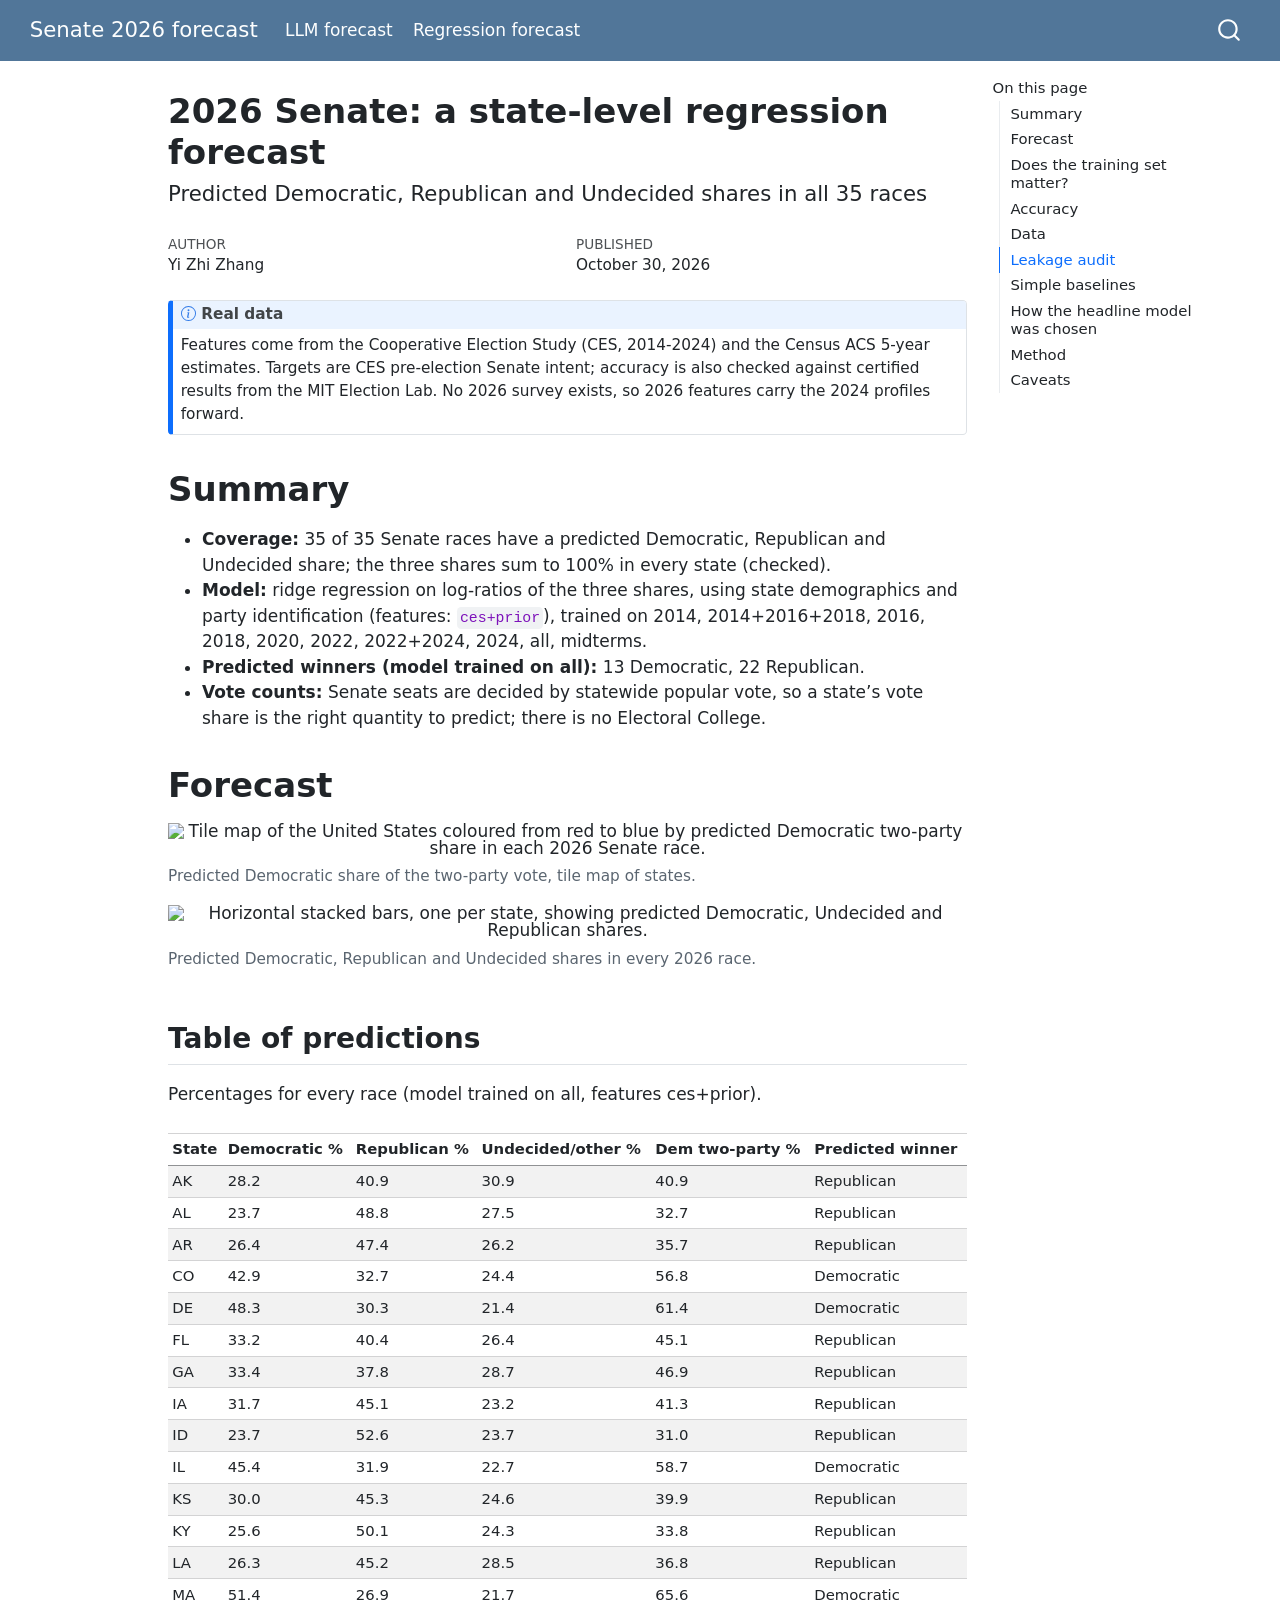
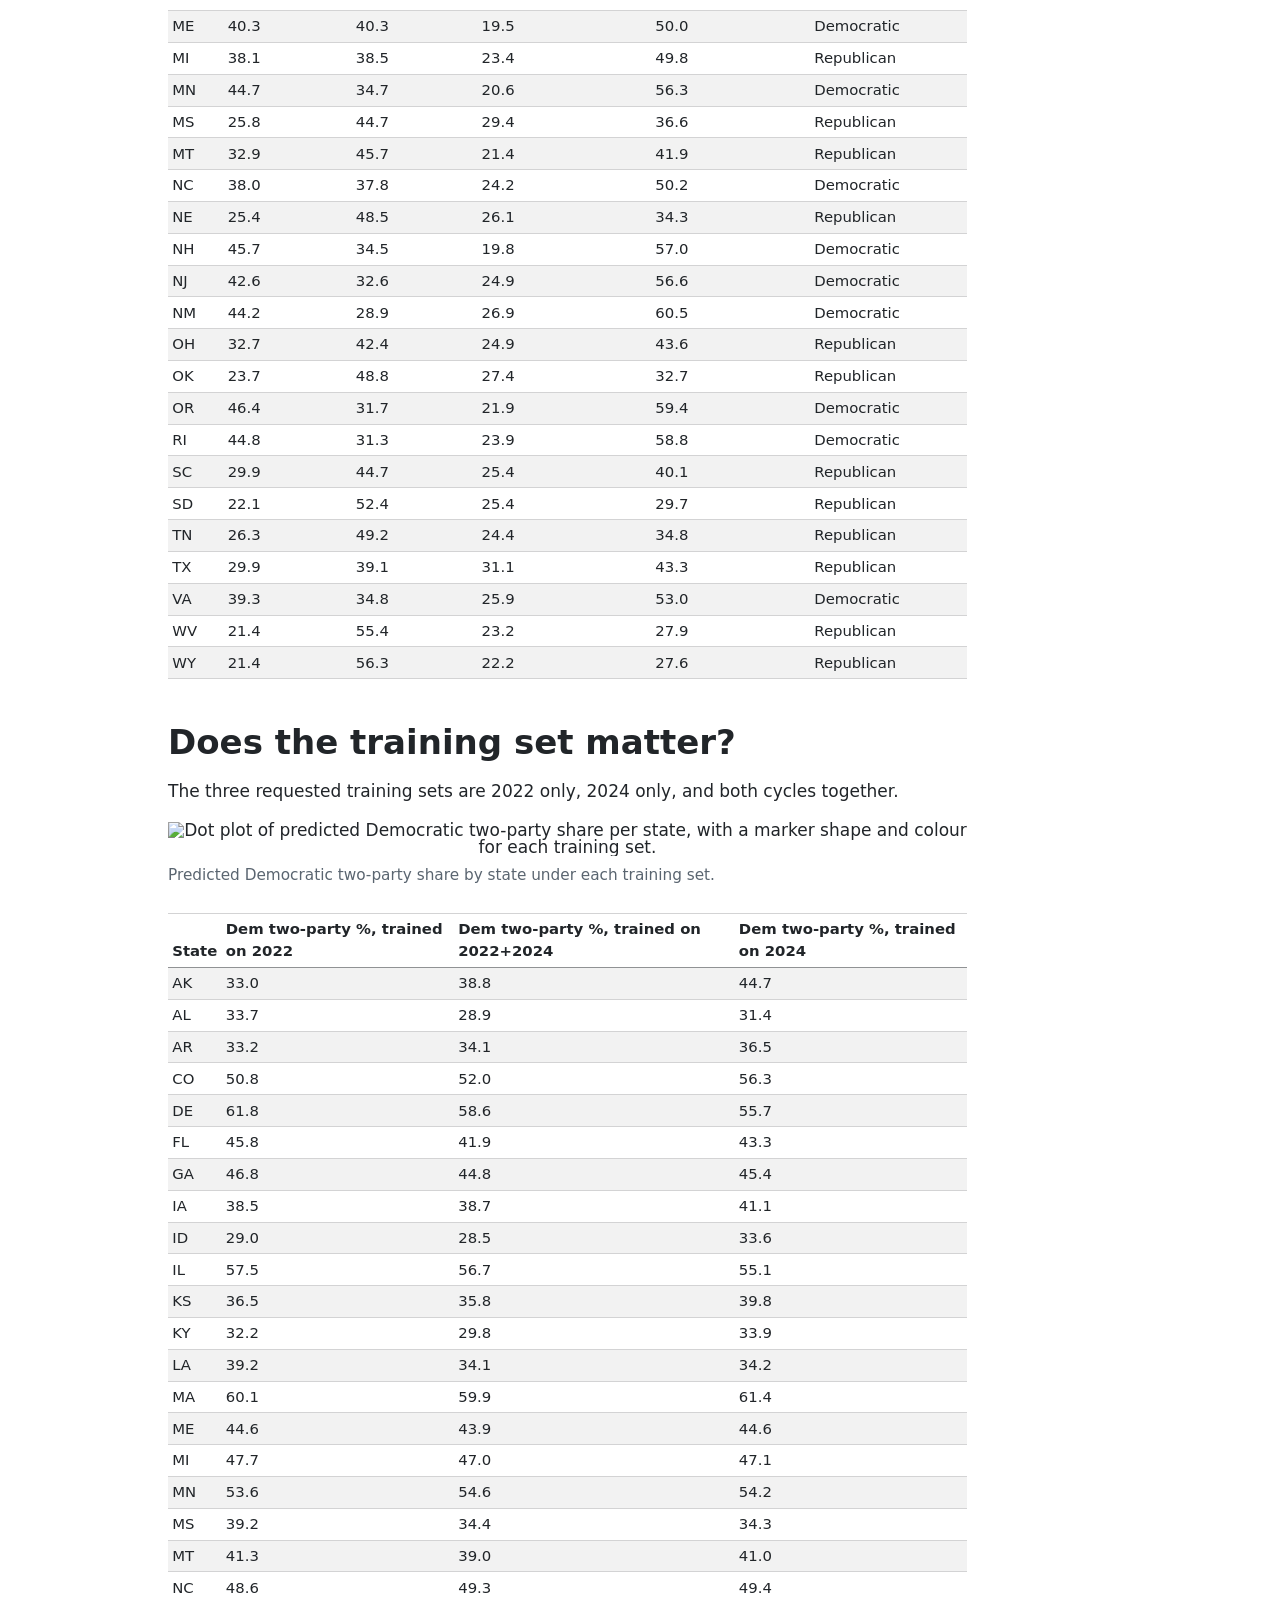
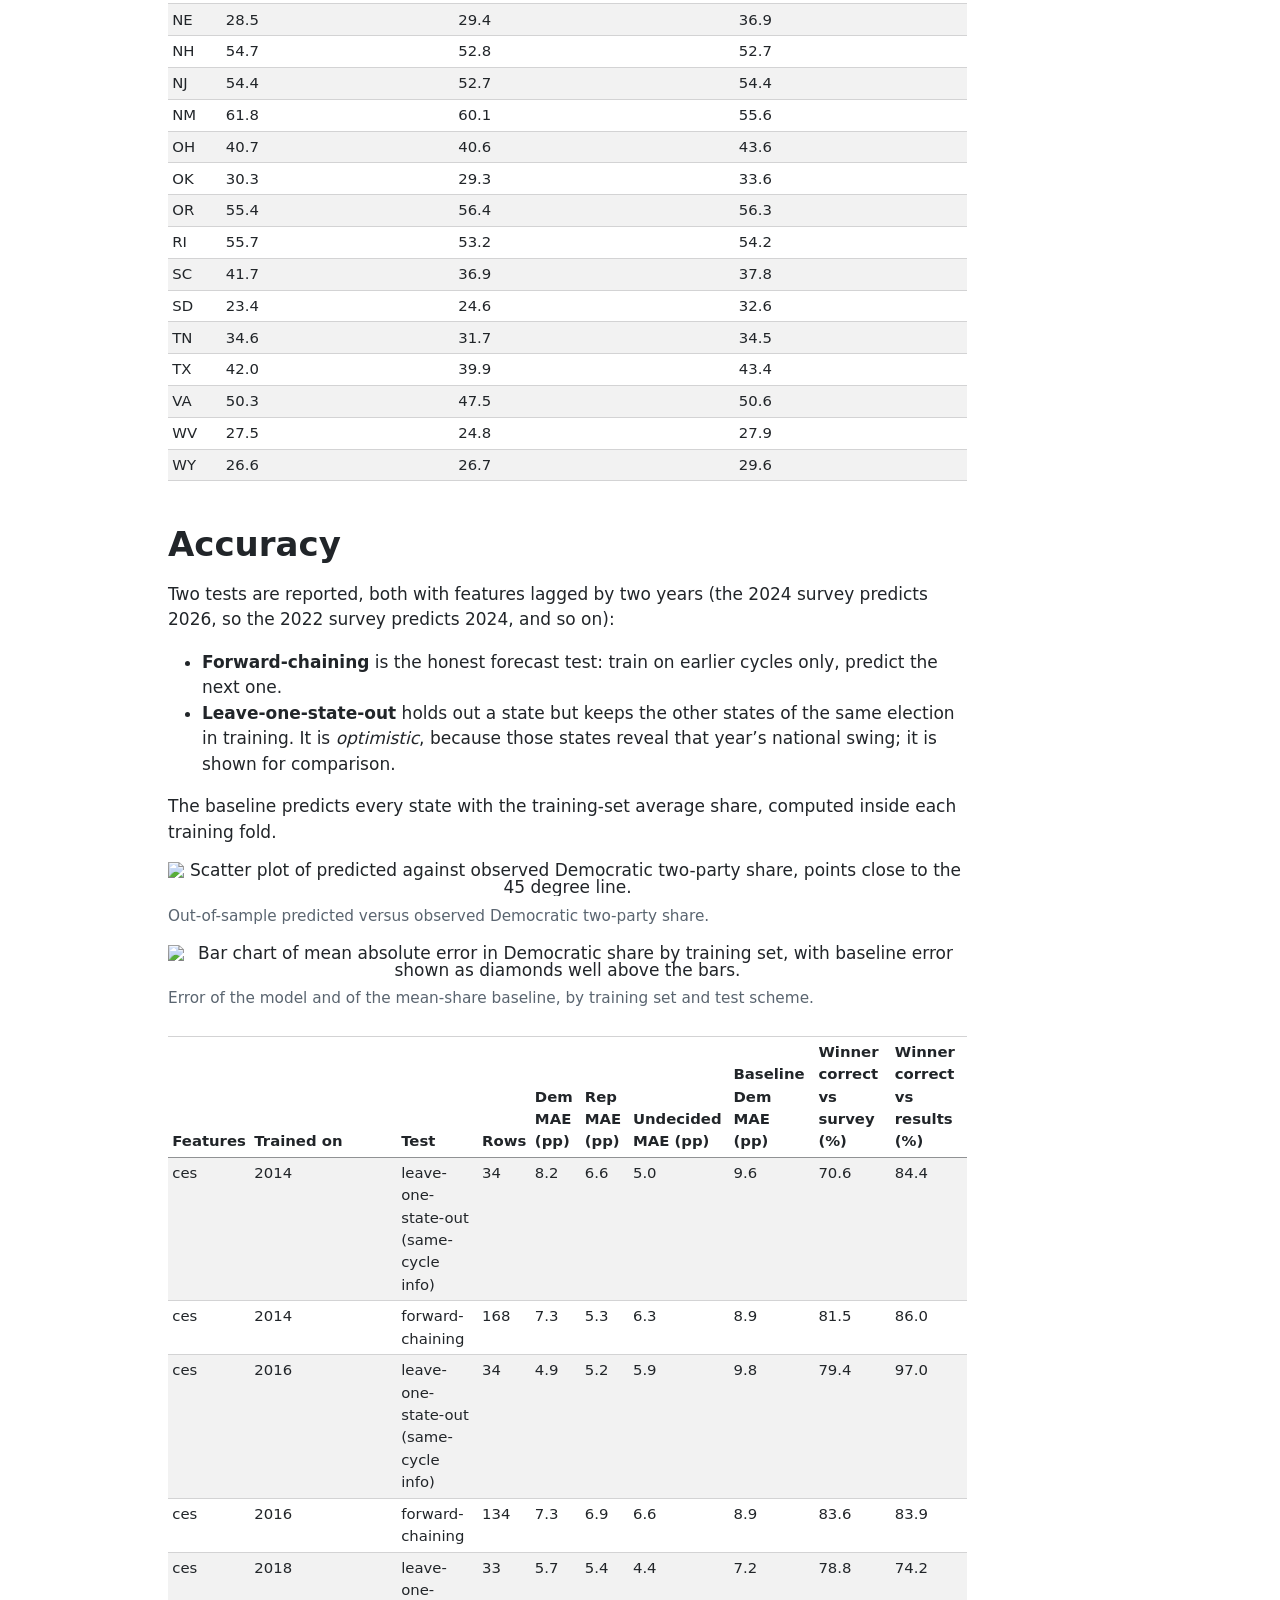
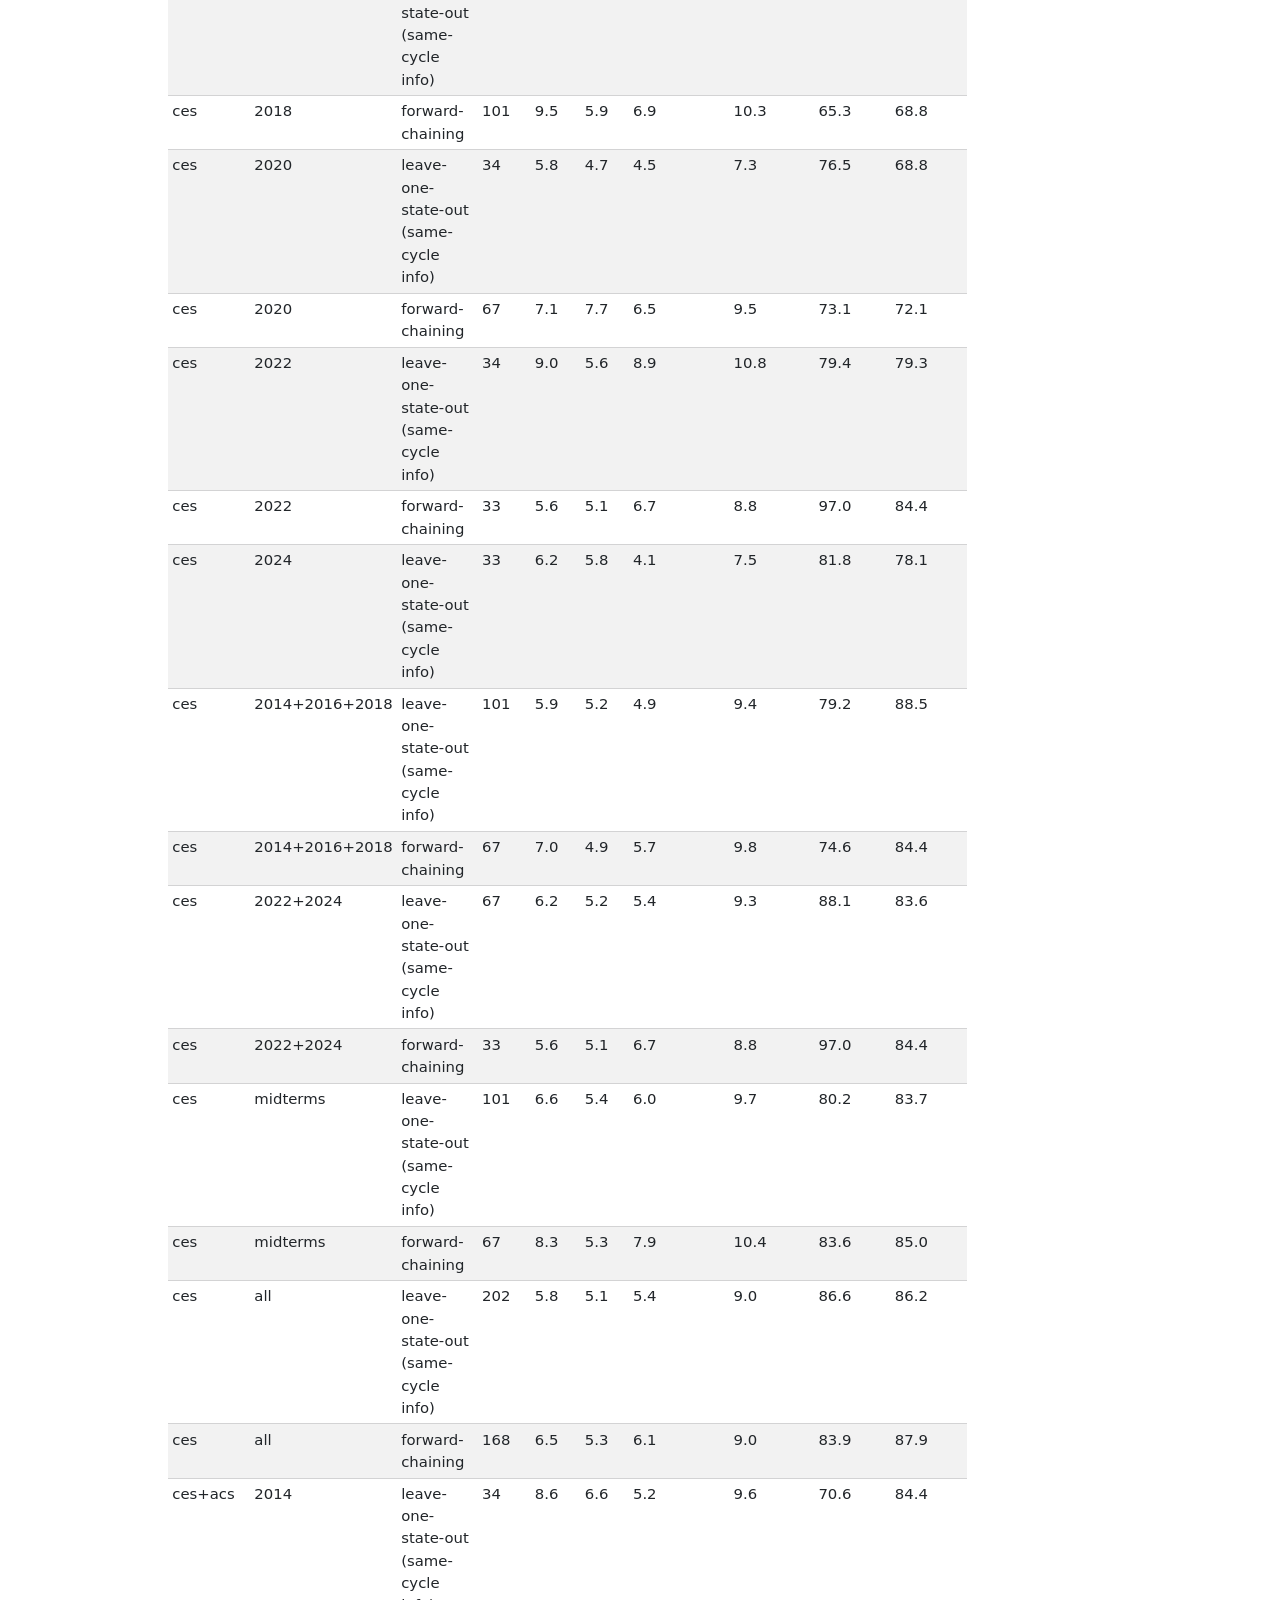
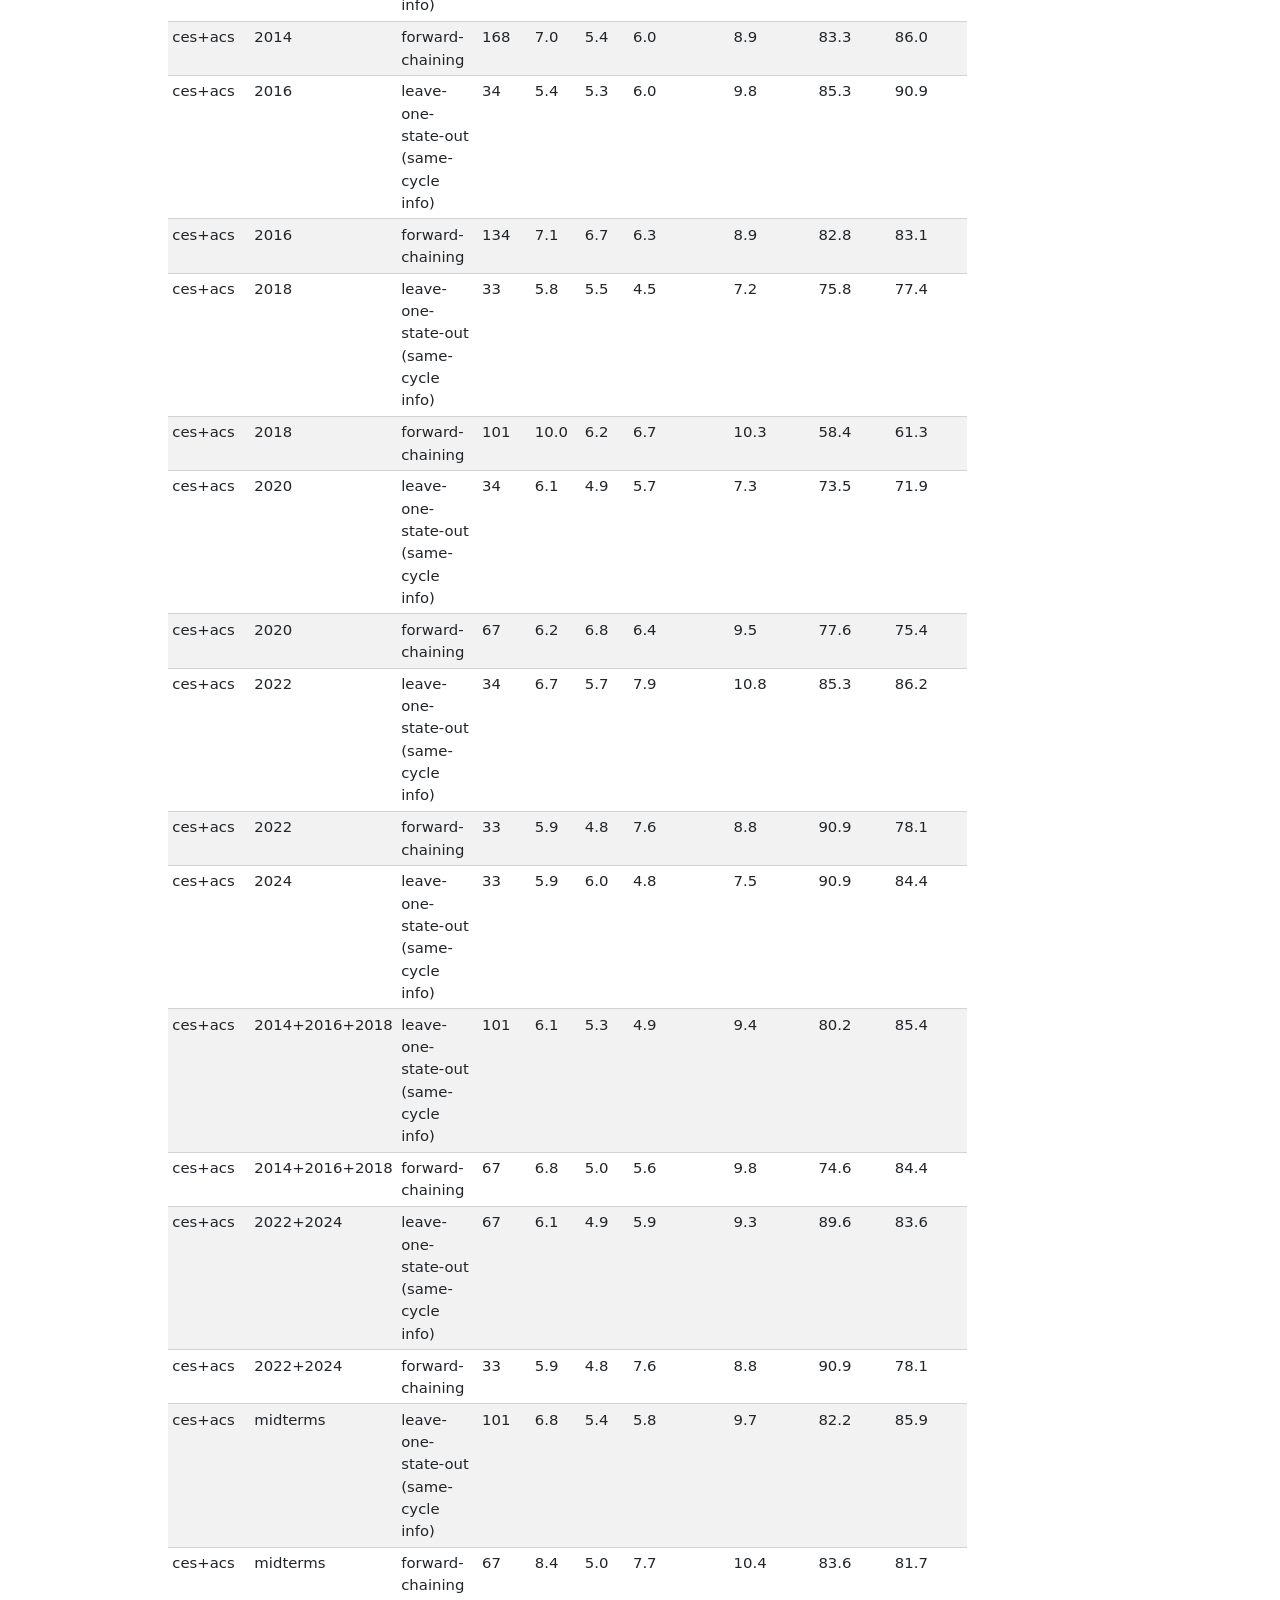
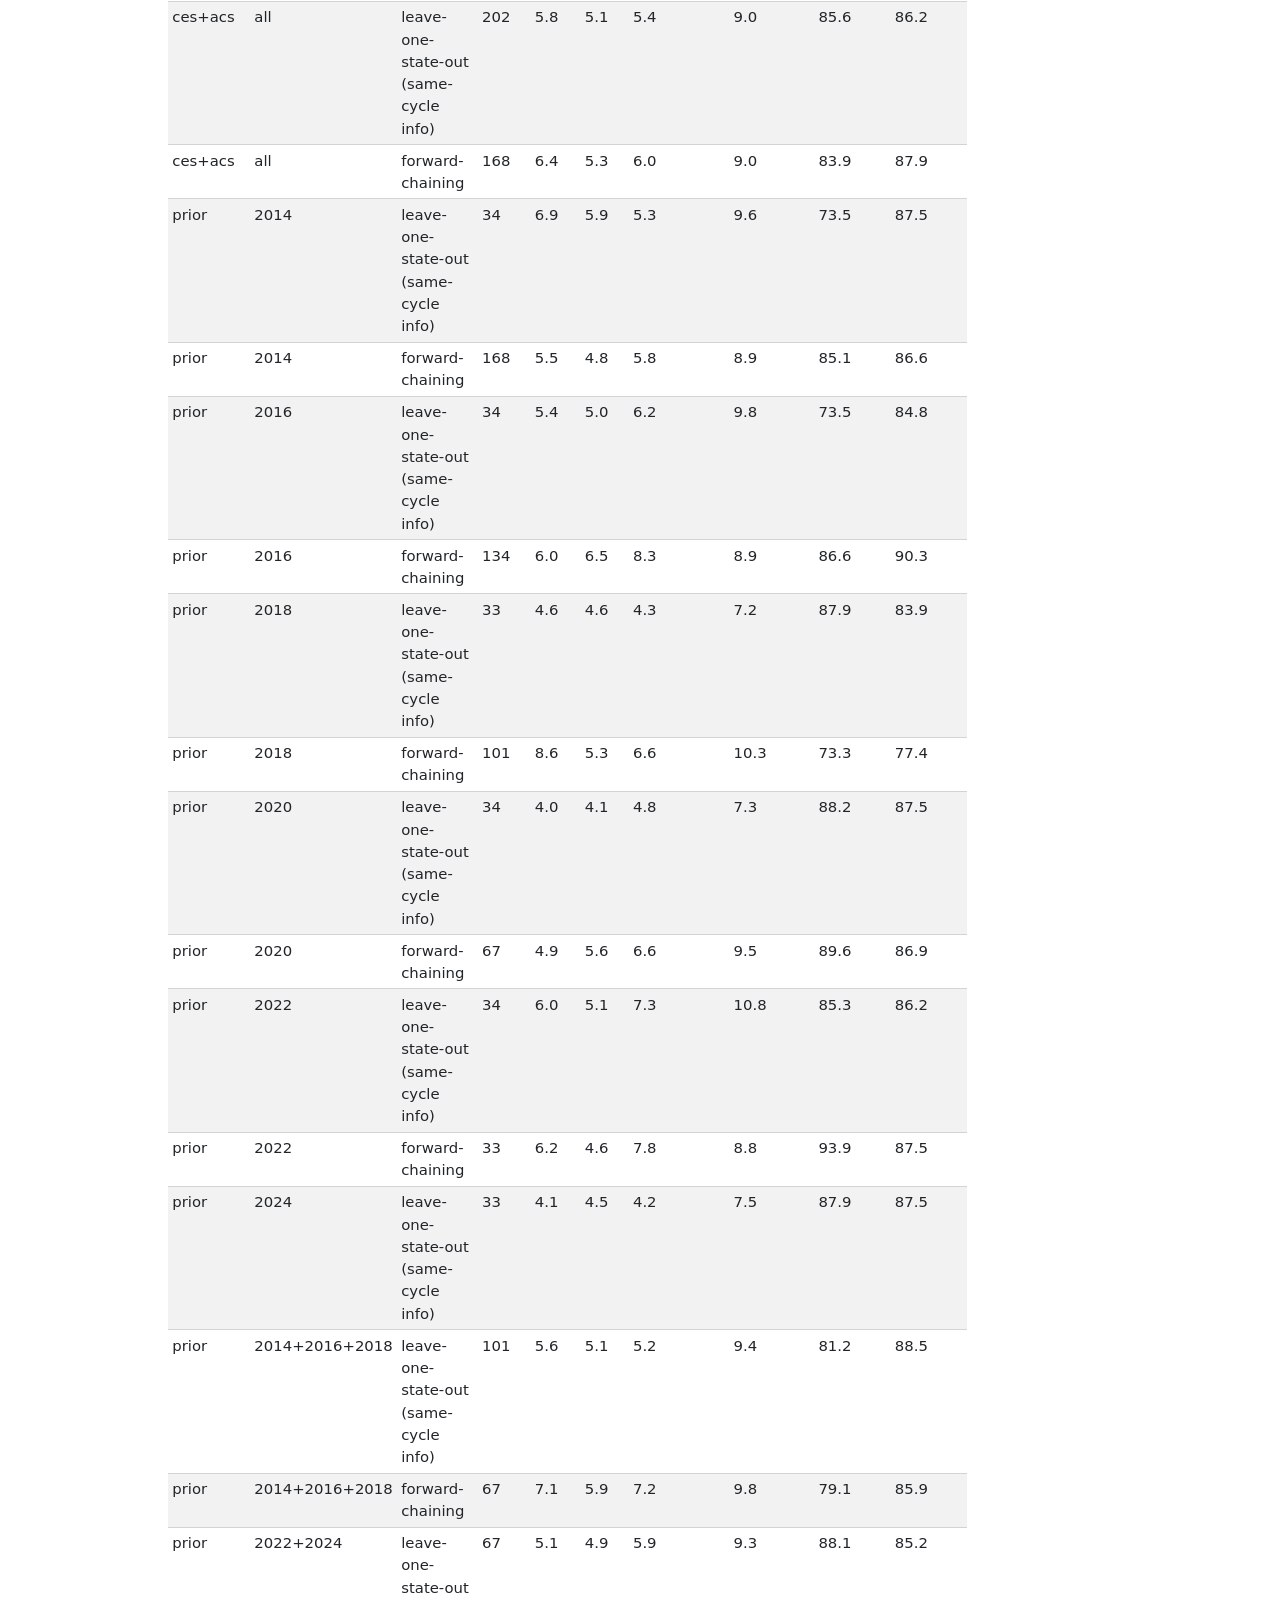
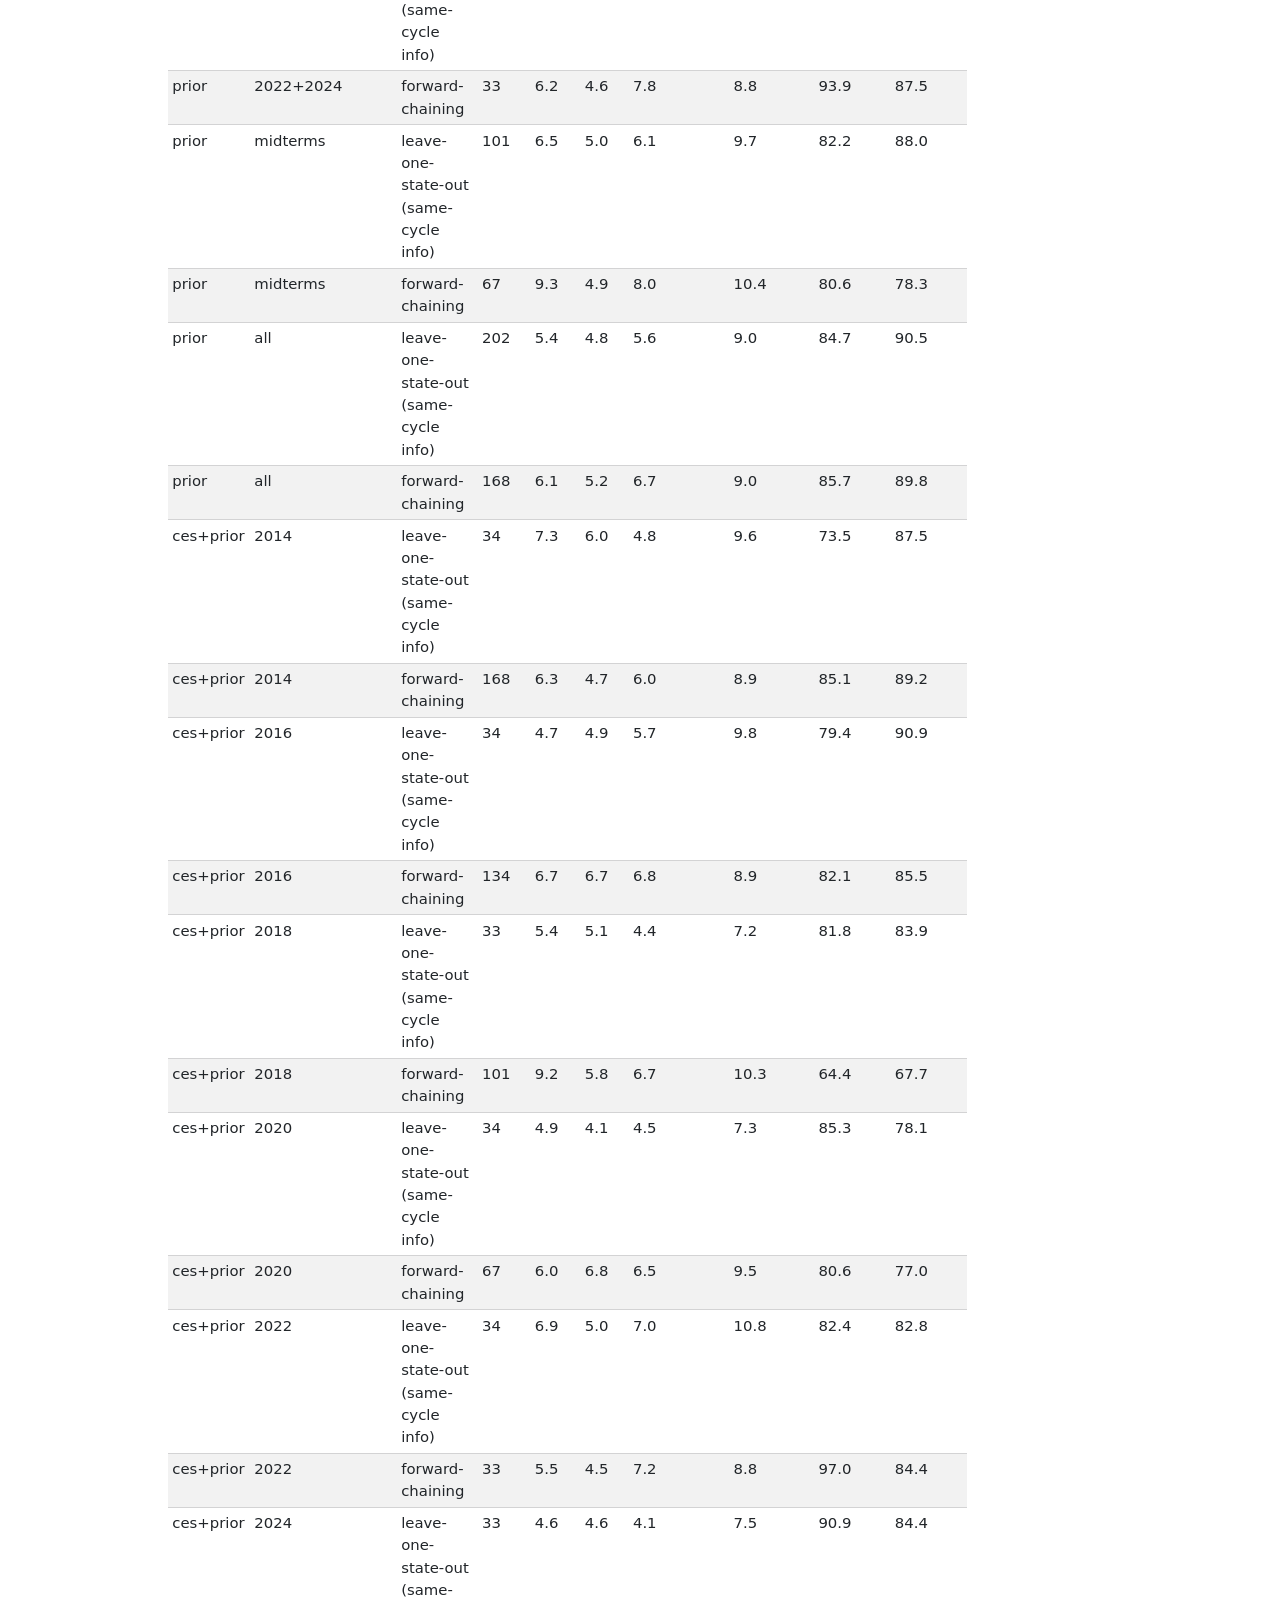
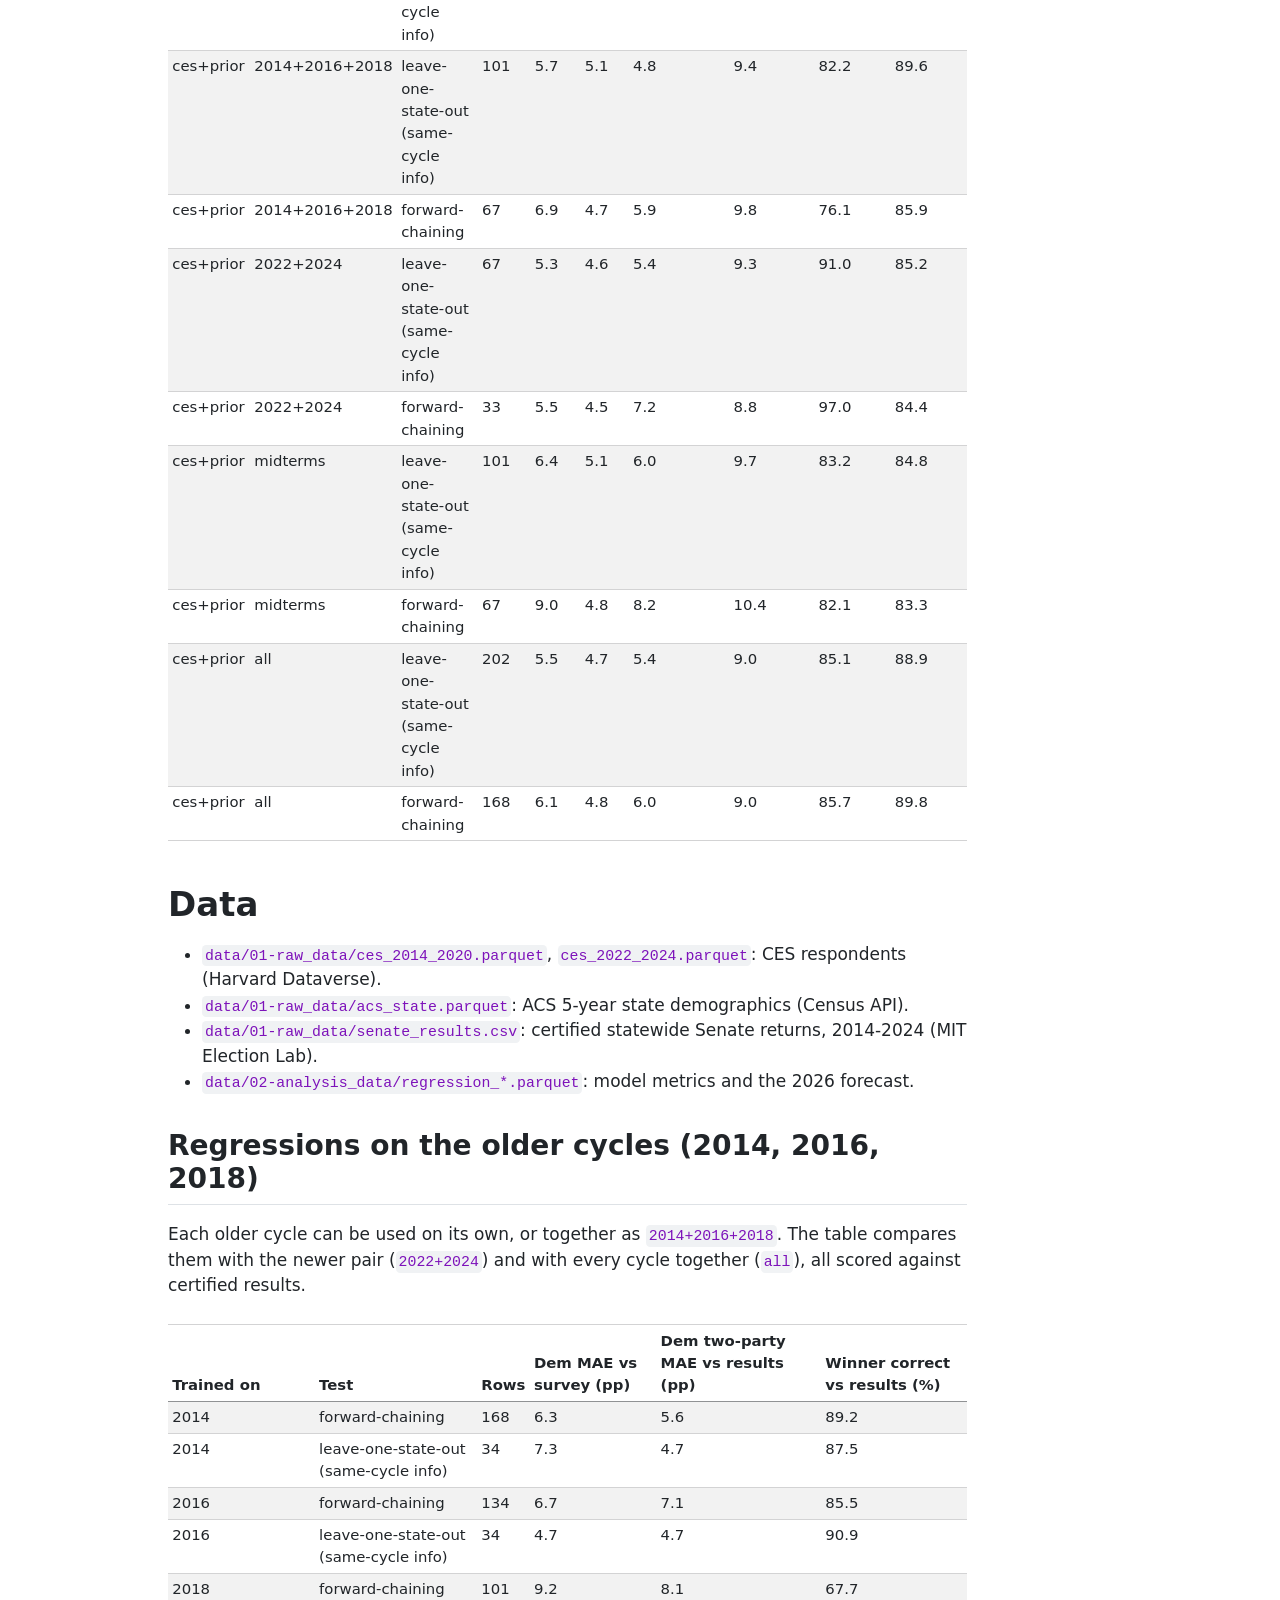
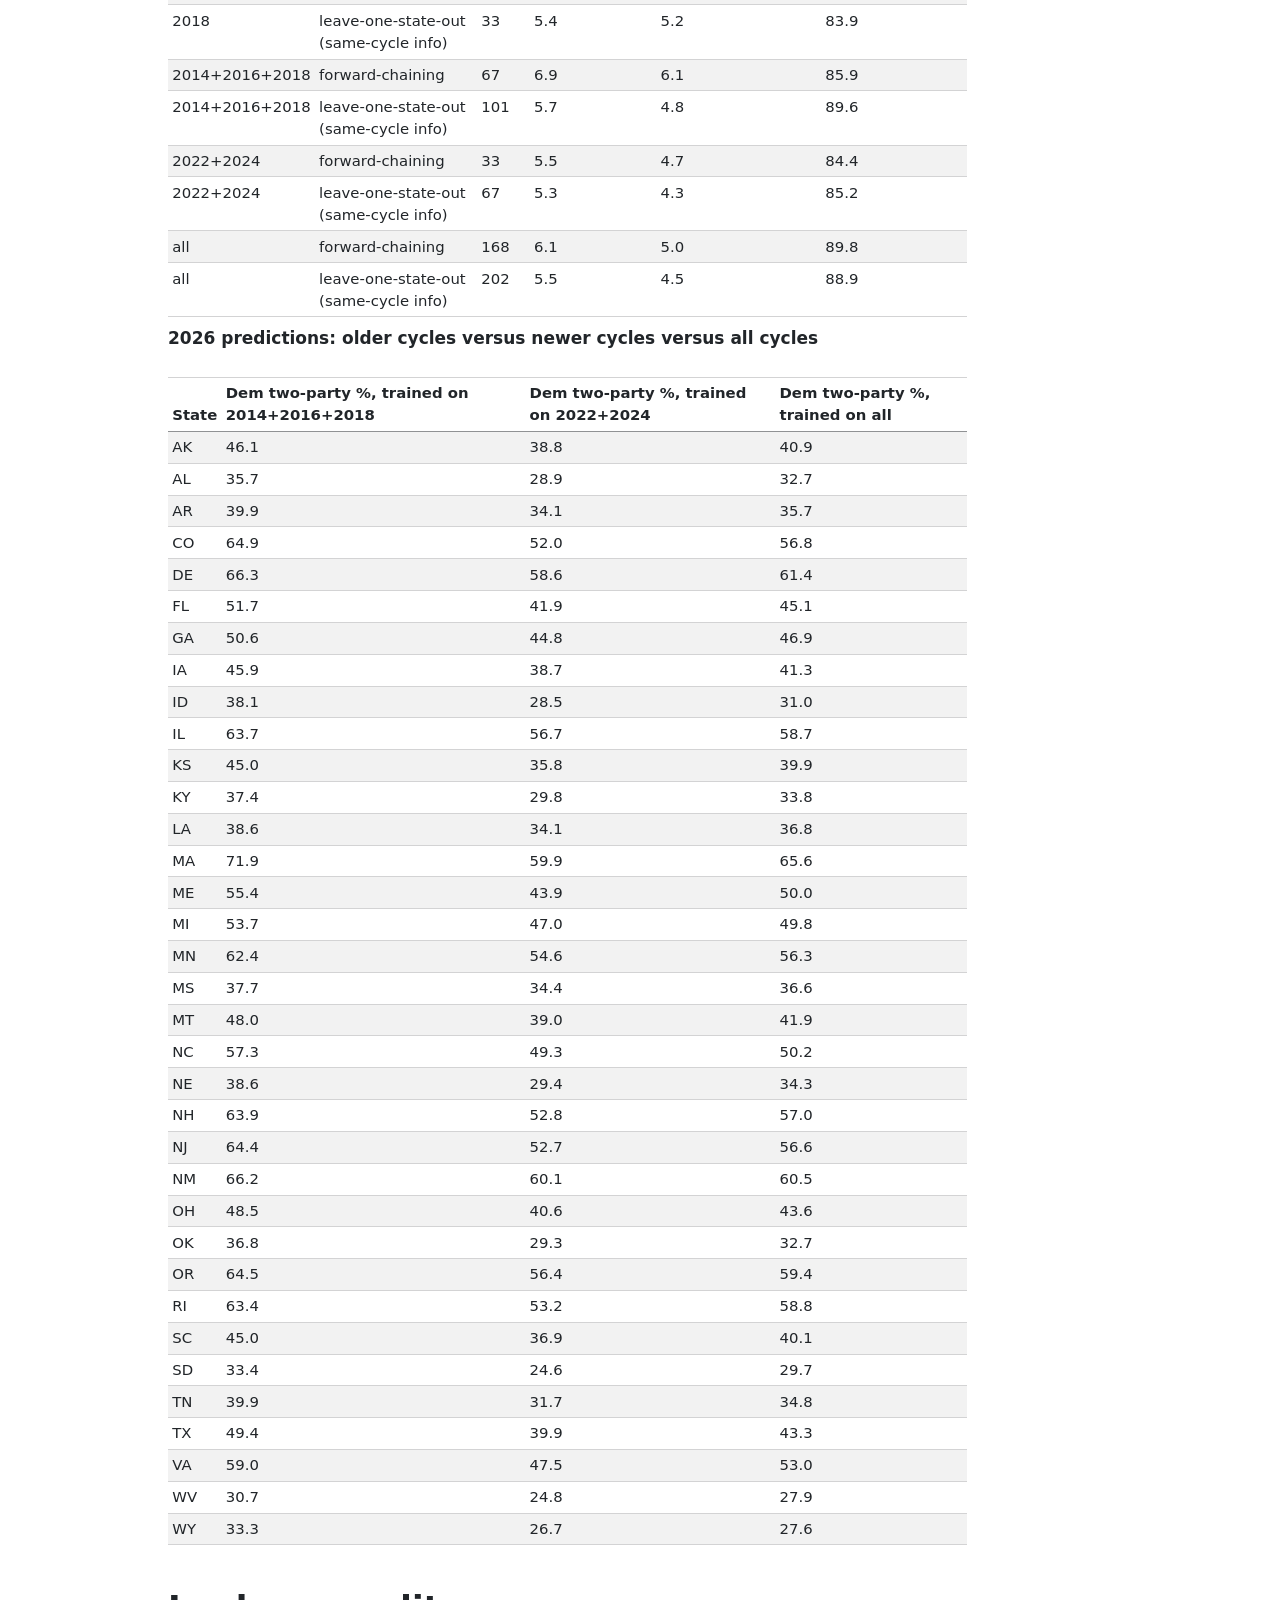
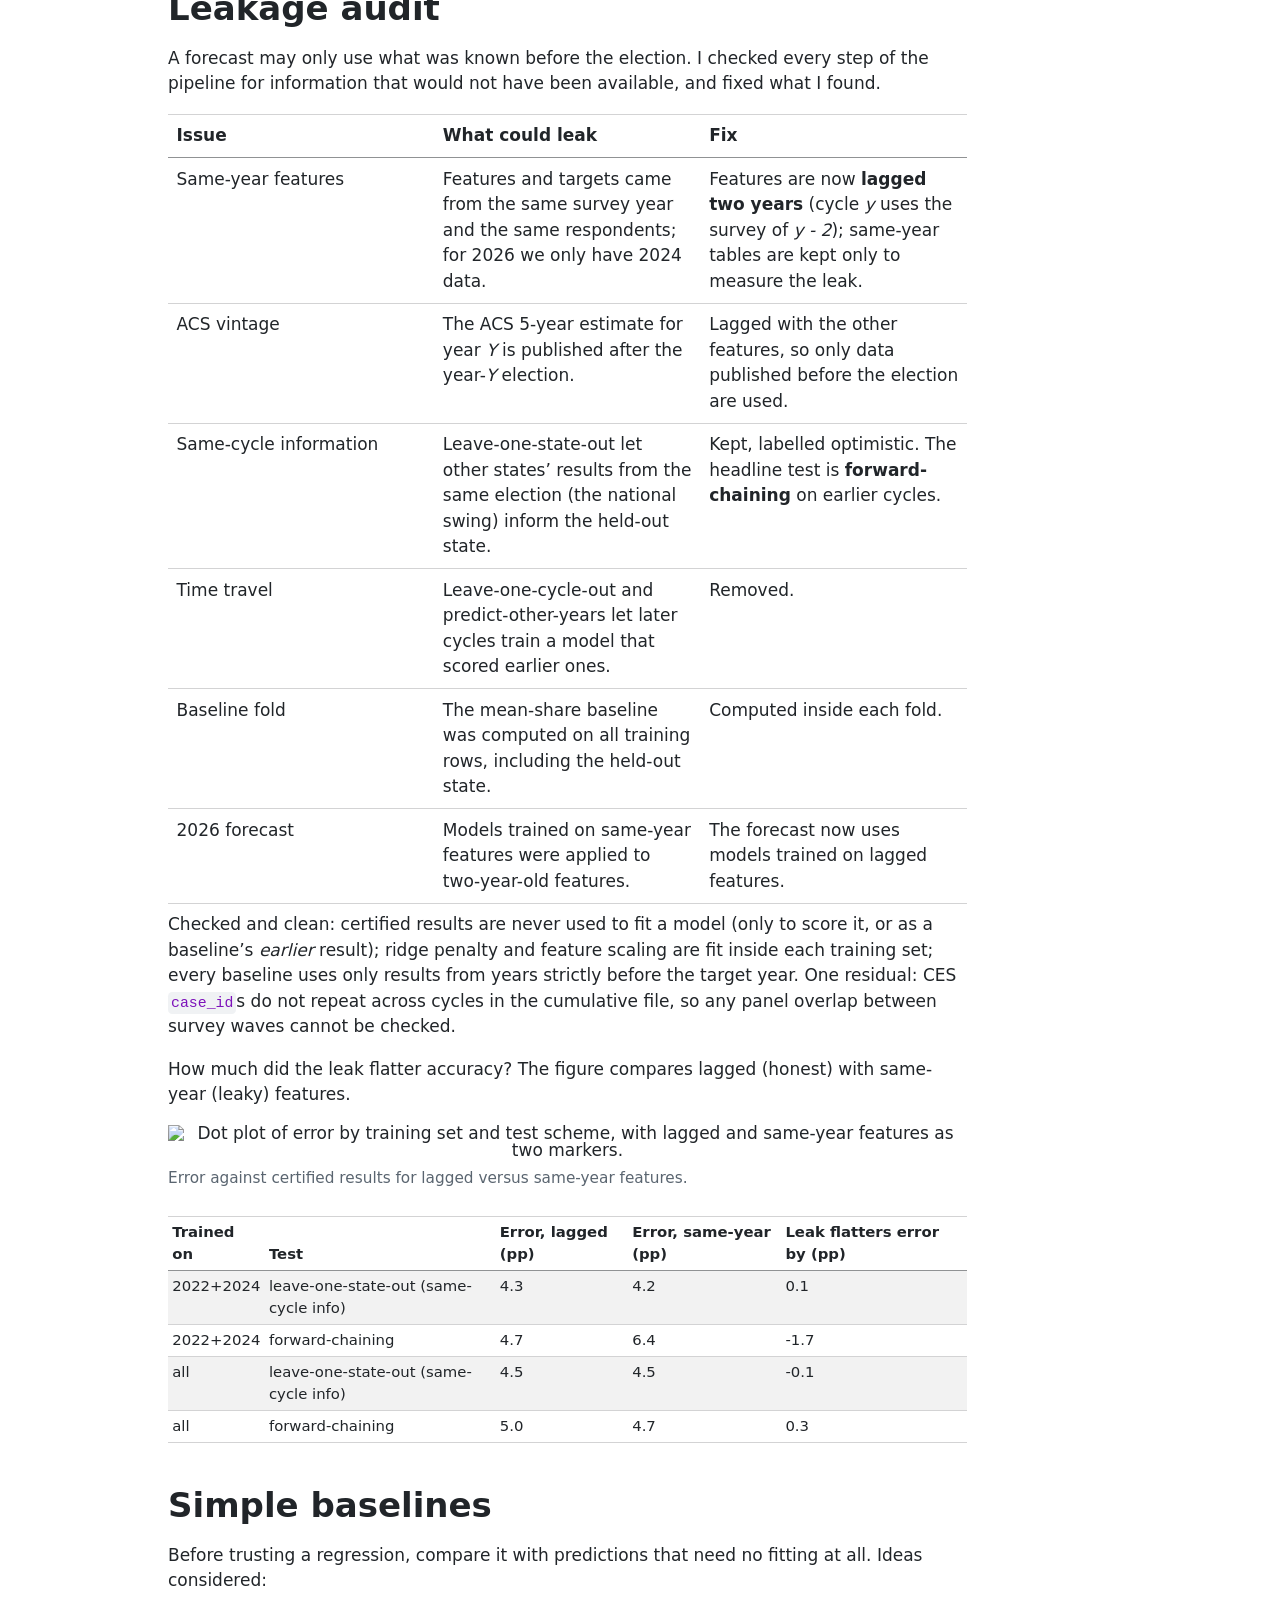
==== commit 999ba9af: "Choose the headline model by validation performance and report it on an untouched holdout Co-Authore" ====
--- a/docs/regression.html
+++ b/docs/regression.html
@@ -139,6 +139,7 @@
   <ul class="collapse">
   <li><a href="#previous-results-as-features" id="toc-previous-results-as-features" class="nav-link" data-scroll-target="#previous-results-as-features">Previous results as features</a></li>
   </ul></li>
+  <li><a href="#how-the-headline-model-was-chosen" id="toc-how-the-headline-model-was-chosen" class="nav-link" data-scroll-target="#how-the-headline-model-was-chosen">How the headline model was chosen</a></li>
   <li><a href="#method" id="toc-method" class="nav-link" data-scroll-target="#method">Method</a></li>
   <li><a href="#caveats" id="toc-caveats" class="nav-link" data-scroll-target="#caveats">Caveats</a></li>
   </ul>
@@ -196,14 +197,14 @@
 <h1>Summary</h1>
 <ul>
 <li><strong>Coverage:</strong> 35 of 35 Senate races have a predicted Democratic, Republican and Undecided share; the three shares sum to 100% in every state (checked).</li>
-<li><strong>Model:</strong> ridge regression on log-ratios of the three shares, using state demographics and party identification (features: <code>ces+acs</code>), trained on 2014, 2014+2016+2018, 2016, 2018, 2020, 2022, 2022+2024, 2024, all, midterms.</li>
-<li><strong>Predicted winners (model trained on 2022+2024):</strong> 14 Democratic, 21 Republican.</li>
+<li><strong>Model:</strong> ridge regression on log-ratios of the three shares, using state demographics and party identification (features: <code>ces+prior</code>), trained on 2014, 2014+2016+2018, 2016, 2018, 2020, 2022, 2022+2024, 2024, all, midterms.</li>
+<li><strong>Predicted winners (model trained on all):</strong> 13 Democratic, 22 Republican.</li>
 <li><strong>Vote counts:</strong> Senate seats are decided by statewide popular vote, so a state’s vote share is the right quantity to predict; there is no Electoral College.</li>
 </ul>
 </section>
 <section id="forecast" class="level1">
 <h1>Forecast</h1>
-<div id="d3a58605" class="cell" data-execution_count="4">
+<div id="68f7382b" class="cell" data-execution_count="4">
 <div class="cell-output cell-output-display" data-execution_count="4">
 <div class="quarto-figure quarto-figure-center">
 <figure class="figure">
@@ -213,7 +214,7 @@
 </div>
 </div>
 </div>
-<div id="d04a1c3a" class="cell" data-execution_count="5">
+<div id="1f63916d" class="cell" data-execution_count="5">
 <div class="cell-output cell-output-display" data-execution_count="5">
 <div class="quarto-figure quarto-figure-center">
 <figure class="figure">
@@ -225,8 +226,8 @@
 </div>
 <section id="table-of-predictions" class="level2">
 <h2 class="anchored" data-anchor-id="table-of-predictions">Table of predictions</h2>
-<p>Percentages for every race (model trained on 2022+2024, features ces+acs).</p>
-<div id="474468a7" class="cell" data-execution_count="6">
+<p>Percentages for every race (model trained on all, features ces+prior).</p>
+<div id="a6535c80" class="cell" data-execution_count="6">
 <div class="cell-output cell-output-display">
 <table class="dataframe table table-sm caption-top table-striped small">
 <thead>
@@ -242,282 +243,282 @@
 <tbody>
 <tr class="odd">
 <td>AK</td>
-<td>23.8</td>
-<td>38.7</td>
-<td>37.6</td>
+<td>28.2</td>
+<td>40.9</td>
+<td>30.9</td>
+<td>40.9</td>
+<td>Republican</td>
+</tr>
+<tr class="even">
+<td>AL</td>
+<td>23.7</td>
+<td>48.8</td>
+<td>27.5</td>
+<td>32.7</td>
+<td>Republican</td>
+</tr>
+<tr class="odd">
+<td>AR</td>
+<td>26.4</td>
+<td>47.4</td>
+<td>26.2</td>
+<td>35.7</td>
+<td>Republican</td>
+</tr>
+<tr class="even">
+<td>CO</td>
+<td>42.9</td>
+<td>32.7</td>
+<td>24.4</td>
+<td>56.8</td>
+<td>Democratic</td>
+</tr>
+<tr class="odd">
+<td>DE</td>
+<td>48.3</td>
+<td>30.3</td>
+<td>21.4</td>
+<td>61.4</td>
+<td>Democratic</td>
+</tr>
+<tr class="even">
+<td>FL</td>
+<td>33.2</td>
+<td>40.4</td>
+<td>26.4</td>
+<td>45.1</td>
+<td>Republican</td>
+</tr>
+<tr class="odd">
+<td>GA</td>
+<td>33.4</td>
+<td>37.8</td>
+<td>28.7</td>
+<td>46.9</td>
+<td>Republican</td>
+</tr>
+<tr class="even">
+<td>IA</td>
+<td>31.7</td>
+<td>45.1</td>
+<td>23.2</td>
+<td>41.3</td>
+<td>Republican</td>
+</tr>
+<tr class="odd">
+<td>ID</td>
+<td>23.7</td>
+<td>52.6</td>
+<td>23.7</td>
+<td>31.0</td>
+<td>Republican</td>
+</tr>
+<tr class="even">
+<td>IL</td>
+<td>45.4</td>
+<td>31.9</td>
+<td>22.7</td>
+<td>58.7</td>
+<td>Democratic</td>
+</tr>
+<tr class="odd">
+<td>KS</td>
+<td>30.0</td>
+<td>45.3</td>
+<td>24.6</td>
+<td>39.9</td>
+<td>Republican</td>
+</tr>
+<tr class="even">
+<td>KY</td>
+<td>25.6</td>
+<td>50.1</td>
+<td>24.3</td>
+<td>33.8</td>
+<td>Republican</td>
+</tr>
+<tr class="odd">
+<td>LA</td>
+<td>26.3</td>
+<td>45.2</td>
+<td>28.5</td>
+<td>36.8</td>
+<td>Republican</td>
+</tr>
+<tr class="even">
+<td>MA</td>
+<td>51.4</td>
+<td>26.9</td>
+<td>21.7</td>
+<td>65.6</td>
+<td>Democratic</td>
+</tr>
+<tr class="odd">
+<td>ME</td>
+<td>40.3</td>
+<td>40.3</td>
+<td>19.5</td>
+<td>50.0</td>
+<td>Democratic</td>
+</tr>
+<tr class="even">
+<td>MI</td>
 <td>38.1</td>
+<td>38.5</td>
+<td>23.4</td>
+<td>49.8</td>
 <td>Republican</td>
 </tr>
-<tr class="even">
-<td>AL</td>
-<td>22.7</td>
-<td>44.1</td>
-<td>33.2</td>
-<td>34.0</td>
-<td>Republican</td>
-</tr>
-<tr class="odd">
-<td>AR</td>
-<td>27.2</td>
-<td>40.2</td>
-<td>32.6</td>
-<td>40.4</td>
-<td>Republican</td>
-</tr>
-<tr class="even">
-<td>CO</td>
-<td>38.9</td>
-<td>32.9</td>
-<td>28.1</td>
-<td>54.2</td>
-<td>Democratic</td>
-</tr>
-<tr class="odd">
-<td>DE</td>
-<td>44.5</td>
-<td>30.3</td>
-<td>25.1</td>
-<td>59.5</td>
-<td>Democratic</td>
-</tr>
-<tr class="even">
-<td>FL</td>
-<td>41.7</td>
-<td>33.8</td>
-<td>24.5</td>
-<td>55.2</td>
-<td>Democratic</td>
-</tr>
-<tr class="odd">
-<td>GA</td>
-<td>28.6</td>
-<td>36.7</td>
+<tr class="odd">
+<td>MN</td>
+<td>44.7</td>
 <td>34.7</td>
-<td>43.7</td>
-<td>Republican</td>
-</tr>
-<tr class="even">
-<td>IA</td>
-<td>24.6</td>
-<td>45.4</td>
-<td>30.1</td>
-<td>35.1</td>
-<td>Republican</td>
-</tr>
-<tr class="odd">
-<td>ID</td>
-<td>19.0</td>
-<td>49.0</td>
-<td>32.0</td>
-<td>28.0</td>
-<td>Republican</td>
-</tr>
-<tr class="even">
-<td>IL</td>
-<td>40.9</td>
-<td>31.8</td>
-<td>27.3</td>
+<td>20.6</td>
 <td>56.3</td>
 <td>Democratic</td>
 </tr>
-<tr class="odd">
-<td>KS</td>
-<td>26.0</td>
-<td>43.1</td>
-<td>30.9</td>
-<td>37.6</td>
+<tr class="even">
+<td>MS</td>
+<td>25.8</td>
+<td>44.7</td>
+<td>29.4</td>
+<td>36.6</td>
 <td>Republican</td>
 </tr>
-<tr class="even">
-<td>KY</td>
-<td>21.1</td>
-<td>48.3</td>
-<td>30.6</td>
-<td>30.4</td>
+<tr class="odd">
+<td>MT</td>
+<td>32.9</td>
+<td>45.7</td>
+<td>21.4</td>
+<td>41.9</td>
 <td>Republican</td>
 </tr>
-<tr class="odd">
-<td>LA</td>
-<td>22.3</td>
-<td>44.4</td>
-<td>33.3</td>
-<td>33.4</td>
+<tr class="even">
+<td>NC</td>
+<td>38.0</td>
+<td>37.8</td>
+<td>24.2</td>
+<td>50.2</td>
+<td>Democratic</td>
+</tr>
+<tr class="odd">
+<td>NE</td>
+<td>25.4</td>
+<td>48.5</td>
+<td>26.1</td>
+<td>34.3</td>
 <td>Republican</td>
 </tr>
 <tr class="even">
-<td>MA</td>
-<td>50.9</td>
-<td>23.3</td>
-<td>25.8</td>
-<td>68.6</td>
+<td>NH</td>
+<td>45.7</td>
+<td>34.5</td>
+<td>19.8</td>
+<td>57.0</td>
 <td>Democratic</td>
 </tr>
 <tr class="odd">
-<td>ME</td>
-<td>51.5</td>
-<td>31.0</td>
-<td>17.6</td>
-<td>62.4</td>
+<td>NJ</td>
+<td>42.6</td>
+<td>32.6</td>
+<td>24.9</td>
+<td>56.6</td>
 <td>Democratic</td>
 </tr>
 <tr class="even">
-<td>MI</td>
-<td>34.0</td>
-<td>38.3</td>
-<td>27.7</td>
-<td>47.0</td>
+<td>NM</td>
+<td>44.2</td>
+<td>28.9</td>
+<td>26.9</td>
+<td>60.5</td>
+<td>Democratic</td>
+</tr>
+<tr class="odd">
+<td>OH</td>
+<td>32.7</td>
+<td>42.4</td>
+<td>24.9</td>
+<td>43.6</td>
 <td>Republican</td>
 </tr>
-<tr class="odd">
-<td>MN</td>
-<td>38.1</td>
-<td>36.2</td>
-<td>25.8</td>
-<td>51.3</td>
+<tr class="even">
+<td>OK</td>
+<td>23.7</td>
+<td>48.8</td>
+<td>27.4</td>
+<td>32.7</td>
+<td>Republican</td>
+</tr>
+<tr class="odd">
+<td>OR</td>
+<td>46.4</td>
+<td>31.7</td>
+<td>21.9</td>
+<td>59.4</td>
 <td>Democratic</td>
 </tr>
 <tr class="even">
-<td>MS</td>
-<td>23.4</td>
-<td>43.5</td>
-<td>33.1</td>
-<td>35.0</td>
+<td>RI</td>
+<td>44.8</td>
+<td>31.3</td>
+<td>23.9</td>
+<td>58.8</td>
+<td>Democratic</td>
+</tr>
+<tr class="odd">
+<td>SC</td>
+<td>29.9</td>
+<td>44.7</td>
+<td>25.4</td>
+<td>40.1</td>
 <td>Republican</td>
 </tr>
-<tr class="odd">
-<td>MT</td>
-<td>28.8</td>
-<td>47.5</td>
-<td>23.7</td>
-<td>37.8</td>
+<tr class="even">
+<td>SD</td>
+<td>22.1</td>
+<td>52.4</td>
+<td>25.4</td>
+<td>29.7</td>
 <td>Republican</td>
 </tr>
-<tr class="even">
-<td>NC</td>
-<td>36.0</td>
-<td>34.6</td>
-<td>29.4</td>
-<td>51.0</td>
+<tr class="odd">
+<td>TN</td>
+<td>26.3</td>
+<td>49.2</td>
+<td>24.4</td>
+<td>34.8</td>
+<td>Republican</td>
+</tr>
+<tr class="even">
+<td>TX</td>
+<td>29.9</td>
+<td>39.1</td>
+<td>31.1</td>
+<td>43.3</td>
+<td>Republican</td>
+</tr>
+<tr class="odd">
+<td>VA</td>
+<td>39.3</td>
+<td>34.8</td>
+<td>25.9</td>
+<td>53.0</td>
 <td>Democratic</td>
 </tr>
-<tr class="odd">
-<td>NE</td>
-<td>21.8</td>
-<td>44.8</td>
-<td>33.4</td>
-<td>32.8</td>
+<tr class="even">
+<td>WV</td>
+<td>21.4</td>
+<td>55.4</td>
+<td>23.2</td>
+<td>27.9</td>
 <td>Republican</td>
 </tr>
-<tr class="even">
-<td>NH</td>
-<td>48.5</td>
-<td>31.4</td>
-<td>20.1</td>
-<td>60.7</td>
-<td>Democratic</td>
-</tr>
-<tr class="odd">
-<td>NJ</td>
-<td>45.3</td>
-<td>28.1</td>
-<td>26.6</td>
-<td>61.7</td>
-<td>Democratic</td>
-</tr>
-<tr class="even">
-<td>NM</td>
-<td>47.6</td>
-<td>24.4</td>
-<td>28.1</td>
-<td>66.1</td>
-<td>Democratic</td>
-</tr>
-<tr class="odd">
-<td>OH</td>
-<td>28.3</td>
-<td>41.2</td>
-<td>30.5</td>
-<td>40.8</td>
-<td>Republican</td>
-</tr>
-<tr class="even">
-<td>OK</td>
-<td>20.6</td>
-<td>42.0</td>
-<td>37.3</td>
-<td>32.9</td>
-<td>Republican</td>
-</tr>
-<tr class="odd">
-<td>OR</td>
-<td>42.4</td>
-<td>32.1</td>
-<td>25.5</td>
-<td>56.9</td>
-<td>Democratic</td>
-</tr>
-<tr class="even">
-<td>RI</td>
-<td>41.3</td>
-<td>29.3</td>
-<td>29.5</td>
-<td>58.5</td>
-<td>Democratic</td>
-</tr>
-<tr class="odd">
-<td>SC</td>
-<td>29.1</td>
-<td>42.2</td>
-<td>28.8</td>
-<td>40.8</td>
-<td>Republican</td>
-</tr>
-<tr class="even">
-<td>SD</td>
-<td>20.6</td>
-<td>48.0</td>
-<td>31.4</td>
-<td>30.1</td>
-<td>Republican</td>
-</tr>
-<tr class="odd">
-<td>TN</td>
-<td>23.4</td>
-<td>45.0</td>
-<td>31.6</td>
-<td>34.2</td>
-<td>Republican</td>
-</tr>
-<tr class="even">
-<td>TX</td>
-<td>25.8</td>
-<td>35.6</td>
-<td>38.5</td>
-<td>42.0</td>
-<td>Republican</td>
-</tr>
-<tr class="odd">
-<td>VA</td>
-<td>35.4</td>
-<td>34.7</td>
-<td>29.9</td>
-<td>50.5</td>
-<td>Democratic</td>
-</tr>
-<tr class="even">
-<td>WV</td>
-<td>23.7</td>
-<td>51.0</td>
-<td>25.3</td>
-<td>31.7</td>
-<td>Republican</td>
-</tr>
 <tr class="odd">
 <td>WY</td>
-<td>22.1</td>
-<td>50.7</td>
-<td>27.2</td>
-<td>30.4</td>
+<td>21.4</td>
+<td>56.3</td>
+<td>22.2</td>
+<td>27.6</td>
 <td>Republican</td>
 </tr>
 </tbody>
@@ -529,7 +530,7 @@
 <section id="does-the-training-set-matter" class="level1">
 <h1>Does the training set matter?</h1>
 <p>The three requested training sets are 2022 only, 2024 only, and both cycles together.</p>
-<div id="e5b23546" class="cell" data-execution_count="7">
+<div id="879ba411" class="cell" data-execution_count="7">
 <div class="cell-output cell-output-display" data-execution_count="7">
 <div class="quarto-figure quarto-figure-center">
 <figure class="figure">
@@ -539,7 +540,7 @@
 </div>
 </div>
 </div>
-<div id="bdc8f154" class="cell" data-execution_count="8">
+<div id="091f7be5" class="cell" data-execution_count="8">
 <div class="cell-output cell-output-display">
 <table class="dataframe table table-sm caption-top table-striped small">
 <thead>
@@ -553,213 +554,213 @@
 <tbody>
 <tr class="odd">
 <td>AK</td>
-<td>27.8</td>
-<td>38.1</td>
-<td>37.5</td>
+<td>33.0</td>
+<td>38.8</td>
+<td>44.7</td>
 </tr>
 <tr class="even">
 <td>AL</td>
+<td>33.7</td>
+<td>28.9</td>
+<td>31.4</td>
+</tr>
+<tr class="odd">
+<td>AR</td>
+<td>33.2</td>
+<td>34.1</td>
+<td>36.5</td>
+</tr>
+<tr class="even">
+<td>CO</td>
+<td>50.8</td>
+<td>52.0</td>
+<td>56.3</td>
+</tr>
+<tr class="odd">
+<td>DE</td>
+<td>61.8</td>
+<td>58.6</td>
+<td>55.7</td>
+</tr>
+<tr class="even">
+<td>FL</td>
+<td>45.8</td>
+<td>41.9</td>
+<td>43.3</td>
+</tr>
+<tr class="odd">
+<td>GA</td>
+<td>46.8</td>
+<td>44.8</td>
+<td>45.4</td>
+</tr>
+<tr class="even">
+<td>IA</td>
+<td>38.5</td>
+<td>38.7</td>
+<td>41.1</td>
+</tr>
+<tr class="odd">
+<td>ID</td>
+<td>29.0</td>
+<td>28.5</td>
+<td>33.6</td>
+</tr>
+<tr class="even">
+<td>IL</td>
+<td>57.5</td>
+<td>56.7</td>
+<td>55.1</td>
+</tr>
+<tr class="odd">
+<td>KS</td>
+<td>36.5</td>
+<td>35.8</td>
+<td>39.8</td>
+</tr>
+<tr class="even">
+<td>KY</td>
+<td>32.2</td>
+<td>29.8</td>
+<td>33.9</td>
+</tr>
+<tr class="odd">
+<td>LA</td>
+<td>39.2</td>
+<td>34.1</td>
+<td>34.2</td>
+</tr>
+<tr class="even">
+<td>MA</td>
+<td>60.1</td>
+<td>59.9</td>
+<td>61.4</td>
+</tr>
+<tr class="odd">
+<td>ME</td>
+<td>44.6</td>
+<td>43.9</td>
+<td>44.6</td>
+</tr>
+<tr class="even">
+<td>MI</td>
+<td>47.7</td>
+<td>47.0</td>
+<td>47.1</td>
+</tr>
+<tr class="odd">
+<td>MN</td>
+<td>53.6</td>
+<td>54.6</td>
+<td>54.2</td>
+</tr>
+<tr class="even">
+<td>MS</td>
+<td>39.2</td>
+<td>34.4</td>
+<td>34.3</td>
+</tr>
+<tr class="odd">
+<td>MT</td>
+<td>41.3</td>
+<td>39.0</td>
+<td>41.0</td>
+</tr>
+<tr class="even">
+<td>NC</td>
+<td>48.6</td>
+<td>49.3</td>
+<td>49.4</td>
+</tr>
+<tr class="odd">
+<td>NE</td>
+<td>28.5</td>
+<td>29.4</td>
 <td>36.9</td>
-<td>34.0</td>
-<td>27.3</td>
-</tr>
-<tr class="odd">
-<td>AR</td>
-<td>38.4</td>
-<td>40.4</td>
-<td>44.2</td>
-</tr>
-<tr class="even">
-<td>CO</td>
-<td>47.9</td>
-<td>54.2</td>
-<td>58.6</td>
-</tr>
-<tr class="odd">
-<td>DE</td>
-<td>65.0</td>
-<td>59.5</td>
-<td>47.9</td>
-</tr>
-<tr class="even">
-<td>FL</td>
-<td>56.6</td>
-<td>55.2</td>
-<td>51.4</td>
-</tr>
-<tr class="odd">
-<td>GA</td>
-<td>41.2</td>
-<td>43.7</td>
-<td>42.2</td>
-</tr>
-<tr class="even">
-<td>IA</td>
-<td>34.5</td>
-<td>35.1</td>
-<td>30.9</td>
-</tr>
-<tr class="odd">
-<td>ID</td>
-<td>24.4</td>
-<td>28.0</td>
-<td>22.5</td>
-</tr>
-<tr class="even">
-<td>IL</td>
-<td>55.7</td>
-<td>56.3</td>
-<td>58.4</td>
-</tr>
-<tr class="odd">
-<td>KS</td>
-<td>33.7</td>
-<td>37.6</td>
-<td>42.4</td>
-</tr>
-<tr class="even">
-<td>KY</td>
-<td>31.8</td>
-<td>30.4</td>
-<td>28.7</td>
-</tr>
-<tr class="odd">
-<td>LA</td>
-<td>35.8</td>
-<td>33.4</td>
-<td>29.8</td>
-</tr>
-<tr class="even">
-<td>MA</td>
-<td>68.0</td>
-<td>68.6</td>
-<td>66.2</td>
-</tr>
-<tr class="odd">
-<td>ME</td>
-<td>66.5</td>
-<td>62.4</td>
-<td>55.7</td>
-</tr>
-<tr class="even">
-<td>MI</td>
-<td>48.4</td>
-<td>47.0</td>
-<td>44.6</td>
-</tr>
-<tr class="odd">
-<td>MN</td>
-<td>48.0</td>
-<td>51.3</td>
-<td>51.5</td>
-</tr>
-<tr class="even">
-<td>MS</td>
-<td>38.0</td>
-<td>35.0</td>
-<td>32.5</td>
-</tr>
-<tr class="odd">
-<td>MT</td>
-<td>37.4</td>
-<td>37.8</td>
-<td>38.2</td>
-</tr>
-<tr class="even">
-<td>NC</td>
-<td>48.5</td>
-<td>51.0</td>
-<td>50.6</td>
-</tr>
-<tr class="odd">
-<td>NE</td>
-<td>26.4</td>
-<td>32.8</td>
-<td>41.6</td>
 </tr>
 <tr class="even">
 <td>NH</td>
-<td>65.0</td>
-<td>60.7</td>
-<td>45.1</td>
+<td>54.7</td>
+<td>52.8</td>
+<td>52.7</td>
 </tr>
 <tr class="odd">
 <td>NJ</td>
-<td>58.2</td>
-<td>61.7</td>
-<td>58.3</td>
+<td>54.4</td>
+<td>52.7</td>
+<td>54.4</td>
 </tr>
 <tr class="even">
 <td>NM</td>
-<td>70.1</td>
-<td>66.1</td>
-<td>68.2</td>
+<td>61.8</td>
+<td>60.1</td>
+<td>55.6</td>
 </tr>
 <tr class="odd">
 <td>OH</td>
 <td>40.7</td>
-<td>40.8</td>
-<td>37.1</td>
+<td>40.6</td>
+<td>43.6</td>
 </tr>
 <tr class="even">
 <td>OK</td>
-<td>30.4</td>
-<td>32.9</td>
-<td>37.2</td>
+<td>30.3</td>
+<td>29.3</td>
+<td>33.6</td>
 </tr>
 <tr class="odd">
 <td>OR</td>
-<td>57.0</td>
-<td>56.9</td>
-<td>57.0</td>
+<td>55.4</td>
+<td>56.4</td>
+<td>56.3</td>
 </tr>
 <tr class="even">
 <td>RI</td>
-<td>63.9</td>
-<td>58.5</td>
-<td>49.7</td>
+<td>55.7</td>
+<td>53.2</td>
+<td>54.2</td>
 </tr>
 <tr class="odd">
 <td>SC</td>
-<td>43.2</td>
-<td>40.8</td>
-<td>32.2</td>
+<td>41.7</td>
+<td>36.9</td>
+<td>37.8</td>
 </tr>
 <tr class="even">
 <td>SD</td>
-<td>23.2</td>
-<td>30.1</td>
-<td>38.3</td>
+<td>23.4</td>
+<td>24.6</td>
+<td>32.6</td>
 </tr>
 <tr class="odd">
 <td>TN</td>
+<td>34.6</td>
+<td>31.7</td>
 <td>34.5</td>
-<td>34.2</td>
-<td>29.0</td>
 </tr>
 <tr class="even">
 <td>TX</td>
-<td>38.2</td>
 <td>42.0</td>
+<td>39.9</td>
 <td>43.4</td>
 </tr>
 <tr class="odd">
 <td>VA</td>
-<td>48.3</td>
-<td>50.5</td>
-<td>47.3</td>
+<td>50.3</td>
+<td>47.5</td>
+<td>50.6</td>
 </tr>
 <tr class="even">
 <td>WV</td>
-<td>36.1</td>
-<td>31.7</td>
+<td>27.5</td>
 <td>24.8</td>
+<td>27.9</td>
 </tr>
 <tr class="odd">
 <td>WY</td>
-<td>26.2</td>
-<td>30.4</td>
-<td>26.1</td>
+<td>26.6</td>
+<td>26.7</td>
+<td>29.6</td>
 </tr>
 </tbody>
 </table>
@@ -774,7 +775,7 @@
 <li><strong>Leave-one-state-out</strong> holds out a state but keeps the other states of the same election in training. It is <em>optimistic</em>, because those states reveal that year’s national swing; it is shown for comparison.</li>
 </ul>
 <p>The baseline predicts every state with the training-set average share, computed inside each training fold.</p>
-<div id="71b3f3eb" class="cell" data-execution_count="9">
+<div id="b39bbdba" class="cell" data-execution_count="9">
 <div class="cell-output cell-output-display" data-execution_count="9">
 <div class="quarto-figure quarto-figure-center">
 <figure class="figure">
@@ -784,7 +785,7 @@
 </div>
 </div>
 </div>
-<div id="302e3cf0" class="cell" data-execution_count="10">
+<div id="7c5d3954" class="cell" data-execution_count="10">
 <div class="cell-output cell-output-display" data-execution_count="10">
 <div class="quarto-figure quarto-figure-center">
 <figure class="figure">
@@ -794,7 +795,7 @@
 </div>
 </div>
 </div>
-<div id="bce82720" class="cell" data-execution_count="11">
+<div id="2a22b89c" class="cell" data-execution_count="11">
 <div class="cell-output cell-output-display">
 <table class="dataframe table table-sm caption-top table-striped small">
 <thead>
@@ -1740,7 +1741,7 @@
 <section id="regressions-on-the-older-cycles-2014-2016-2018" class="level2">
 <h2 class="anchored" data-anchor-id="regressions-on-the-older-cycles-2014-2016-2018">Regressions on the older cycles (2014, 2016, 2018)</h2>
 <p>Each older cycle can be used on its own, or together as <code>2014+2016+2018</code>. The table compares them with the newer pair (<code>2022+2024</code>) and with every cycle together (<code>all</code>), all scored against certified results.</p>
-<div id="e974dcea" class="cell" data-execution_count="12">
+<div id="3be9035e" class="cell" data-execution_count="12">
 <div class="cell-output cell-output-display">
 <table class="dataframe table table-sm caption-top table-striped small">
 <thead>
@@ -1758,103 +1759,103 @@
 <td>2014</td>
 <td>forward-chaining</td>
 <td>168</td>
-<td>7.0</td>
-<td>6.4</td>
-<td>86.0</td>
+<td>6.3</td>
+<td>5.6</td>
+<td>89.2</td>
 </tr>
 <tr class="even">
 <td>2014</td>
 <td>leave-one-state-out (same-cycle info)</td>
 <td>34</td>
-<td>8.6</td>
-<td>6.2</td>
+<td>7.3</td>
+<td>4.7</td>
+<td>87.5</td>
+</tr>
+<tr class="odd">
+<td>2016</td>
+<td>forward-chaining</td>
+<td>134</td>
+<td>6.7</td>
+<td>7.1</td>
+<td>85.5</td>
+</tr>
+<tr class="even">
+<td>2016</td>
+<td>leave-one-state-out (same-cycle info)</td>
+<td>34</td>
+<td>4.7</td>
+<td>4.7</td>
+<td>90.9</td>
+</tr>
+<tr class="odd">
+<td>2018</td>
+<td>forward-chaining</td>
+<td>101</td>
+<td>9.2</td>
+<td>8.1</td>
+<td>67.7</td>
+</tr>
+<tr class="even">
+<td>2018</td>
+<td>leave-one-state-out (same-cycle info)</td>
+<td>33</td>
+<td>5.4</td>
+<td>5.2</td>
+<td>83.9</td>
+</tr>
+<tr class="odd">
+<td>2014+2016+2018</td>
+<td>forward-chaining</td>
+<td>67</td>
+<td>6.9</td>
+<td>6.1</td>
+<td>85.9</td>
+</tr>
+<tr class="even">
+<td>2014+2016+2018</td>
+<td>leave-one-state-out (same-cycle info)</td>
+<td>101</td>
+<td>5.7</td>
+<td>4.8</td>
+<td>89.6</td>
+</tr>
+<tr class="odd">
+<td>2022+2024</td>
+<td>forward-chaining</td>
+<td>33</td>
+<td>5.5</td>
+<td>4.7</td>
 <td>84.4</td>
 </tr>
-<tr class="odd">
-<td>2016</td>
-<td>forward-chaining</td>
-<td>134</td>
-<td>7.1</td>
-<td>7.4</td>
-<td>83.1</td>
-</tr>
-<tr class="even">
-<td>2016</td>
-<td>leave-one-state-out (same-cycle info)</td>
-<td>34</td>
-<td>5.4</td>
-<td>5.6</td>
-<td>90.9</td>
-</tr>
-<tr class="odd">
-<td>2018</td>
-<td>forward-chaining</td>
-<td>101</td>
-<td>10.0</td>
-<td>9.1</td>
-<td>61.3</td>
-</tr>
-<tr class="even">
-<td>2018</td>
-<td>leave-one-state-out (same-cycle info)</td>
-<td>33</td>
-<td>5.8</td>
-<td>5.8</td>
-<td>77.4</td>
-</tr>
-<tr class="odd">
-<td>2014+2016+2018</td>
-<td>forward-chaining</td>
+<tr class="even">
+<td>2022+2024</td>
+<td>leave-one-state-out (same-cycle info)</td>
 <td>67</td>
-<td>6.8</td>
-<td>6.5</td>
-<td>84.4</td>
-</tr>
-<tr class="even">
-<td>2014+2016+2018</td>
-<td>leave-one-state-out (same-cycle info)</td>
-<td>101</td>
+<td>5.3</td>
+<td>4.3</td>
+<td>85.2</td>
+</tr>
+<tr class="odd">
+<td>all</td>
+<td>forward-chaining</td>
+<td>168</td>
 <td>6.1</td>
-<td>5.4</td>
-<td>85.4</td>
-</tr>
-<tr class="odd">
-<td>2022+2024</td>
-<td>forward-chaining</td>
-<td>33</td>
-<td>5.9</td>
-<td>7.1</td>
-<td>78.1</td>
-</tr>
-<tr class="even">
-<td>2022+2024</td>
-<td>leave-one-state-out (same-cycle info)</td>
-<td>67</td>
-<td>6.1</td>
-<td>6.0</td>
-<td>83.6</td>
-</tr>
-<tr class="odd">
+<td>5.0</td>
+<td>89.8</td>
+</tr>
+<tr class="even">
 <td>all</td>
-<td>forward-chaining</td>
-<td>168</td>
-<td>6.4</td>
-<td>5.8</td>
-<td>87.9</td>
-</tr>
-<tr class="even">
-<td>all</td>
 <td>leave-one-state-out (same-cycle info)</td>
 <td>202</td>
-<td>5.8</td>
-<td>5.3</td>
-<td>86.2</td>
+<td>5.5</td>
+<td>4.5</td>
+<td>88.9</td>
 </tr>
 </tbody>
 </table>
 </div>
 </div>
-<div id="240a21d0" class="cell" data-execution_count="13">
+<div id="7807081c" class="cell" data-execution_count="13">
 <div class="cell-output cell-output-display cell-output-markdown">
 <p><strong>2026 predictions: older cycles versus newer cycles versus all cycles</strong></p>
 </div>
@@ -1871,213 +1872,213 @@
 <tbody>
 <tr class="odd">
 <td>AK</td>
-<td>47.2</td>
+<td>46.1</td>
+<td>38.8</td>
+<td>40.9</td>
+</tr>
+<tr class="even">
+<td>AL</td>
+<td>35.7</td>
+<td>28.9</td>
+<td>32.7</td>
+</tr>
+<tr class="odd">
+<td>AR</td>
+<td>39.9</td>
+<td>34.1</td>
+<td>35.7</td>
+</tr>
+<tr class="even">
+<td>CO</td>
+<td>64.9</td>
+<td>52.0</td>
+<td>56.8</td>
+</tr>
+<tr class="odd">
+<td>DE</td>
+<td>66.3</td>
+<td>58.6</td>
+<td>61.4</td>
+</tr>
+<tr class="even">
+<td>FL</td>
+<td>51.7</td>
+<td>41.9</td>
+<td>45.1</td>
+</tr>
+<tr class="odd">
+<td>GA</td>
+<td>50.6</td>
+<td>44.8</td>
+<td>46.9</td>
+</tr>
+<tr class="even">
+<td>IA</td>
+<td>45.9</td>
+<td>38.7</td>
+<td>41.3</td>
+</tr>
+<tr class="odd">
+<td>ID</td>
 <td>38.1</td>
-<td>37.1</td>
-</tr>
-<tr class="even">
-<td>AL</td>
-<td>43.8</td>
-<td>34.0</td>
+<td>28.5</td>
+<td>31.0</td>
+</tr>
+<tr class="even">
+<td>IL</td>
+<td>63.7</td>
+<td>56.7</td>
+<td>58.7</td>
+</tr>
+<tr class="odd">
+<td>KS</td>
+<td>45.0</td>
+<td>35.8</td>
+<td>39.9</td>
+</tr>
+<tr class="even">
+<td>KY</td>
+<td>37.4</td>
+<td>29.8</td>
+<td>33.8</td>
+</tr>
+<tr class="odd">
+<td>LA</td>
+<td>38.6</td>
+<td>34.1</td>
+<td>36.8</td>
+</tr>
+<tr class="even">
+<td>MA</td>
+<td>71.9</td>
+<td>59.9</td>
+<td>65.6</td>
+</tr>
+<tr class="odd">
+<td>ME</td>
+<td>55.4</td>
+<td>43.9</td>
+<td>50.0</td>
+</tr>
+<tr class="even">
+<td>MI</td>
+<td>53.7</td>
+<td>47.0</td>
+<td>49.8</td>
+</tr>
+<tr class="odd">
+<td>MN</td>
+<td>62.4</td>
+<td>54.6</td>
+<td>56.3</td>
+</tr>
+<tr class="even">
+<td>MS</td>
+<td>37.7</td>
+<td>34.4</td>
 <td>36.6</td>
 </tr>
 <tr class="odd">
-<td>AR</td>
-<td>43.5</td>
-<td>40.4</td>
-<td>39.4</td>
-</tr>
-<tr class="even">
-<td>CO</td>
-<td>69.6</td>
-<td>54.2</td>
-<td>59.5</td>
-</tr>
-<tr class="odd">
-<td>DE</td>
-<td>71.4</td>
-<td>59.5</td>
+<td>MT</td>
+<td>48.0</td>
+<td>39.0</td>
+<td>41.9</td>
+</tr>
+<tr class="even">
+<td>NC</td>
+<td>57.3</td>
+<td>49.3</td>
+<td>50.2</td>
+</tr>
+<tr class="odd">
+<td>NE</td>
+<td>38.6</td>
+<td>29.4</td>
+<td>34.3</td>
+</tr>
+<tr class="even">
+<td>NH</td>
 <td>63.9</td>
-</tr>
-<tr class="even">
-<td>FL</td>
-<td>63.1</td>
-<td>55.2</td>
-<td>54.4</td>
-</tr>
-<tr class="odd">
-<td>GA</td>
-<td>54.1</td>
-<td>43.7</td>
-<td>46.5</td>
-</tr>
-<tr class="even">
-<td>IA</td>
-<td>48.1</td>
-<td>35.1</td>
-<td>38.9</td>
-</tr>
-<tr class="odd">
-<td>ID</td>
-<td>44.3</td>
-<td>28.0</td>
-<td>32.4</td>
-</tr>
-<tr class="even">
-<td>IL</td>
-<td>68.1</td>
-<td>56.3</td>
-<td>61.2</td>
-</tr>
-<tr class="odd">
-<td>KS</td>
-<td>51.5</td>
-<td>37.6</td>
-<td>42.8</td>
-</tr>
-<tr class="even">
-<td>KY</td>
-<td>42.1</td>
-<td>30.4</td>
-<td>34.7</td>
-</tr>
-<tr class="odd">
-<td>LA</td>
-<td>44.1</td>
+<td>52.8</td>
+<td>57.0</td>
+</tr>
+<tr class="odd">
+<td>NJ</td>
+<td>64.4</td>
+<td>52.7</td>
+<td>56.6</td>
+</tr>
+<tr class="even">
+<td>NM</td>
+<td>66.2</td>
+<td>60.1</td>
+<td>60.5</td>
+</tr>
+<tr class="odd">
+<td>OH</td>
+<td>48.5</td>
+<td>40.6</td>
+<td>43.6</td>
+</tr>
+<tr class="even">
+<td>OK</td>
+<td>36.8</td>
+<td>29.3</td>
+<td>32.7</td>
+</tr>
+<tr class="odd">
+<td>OR</td>
+<td>64.5</td>
+<td>56.4</td>
+<td>59.4</td>
+</tr>
+<tr class="even">
+<td>RI</td>
+<td>63.4</td>
+<td>53.2</td>
+<td>58.8</td>
+</tr>
+<tr class="odd">
+<td>SC</td>
+<td>45.0</td>
+<td>36.9</td>
+<td>40.1</td>
+</tr>
+<tr class="even">
+<td>SD</td>
 <td>33.4</td>
-<td>37.6</td>
-</tr>
-<tr class="even">
-<td>MA</td>
-<td>78.4</td>
-<td>68.6</td>
-<td>71.8</td>
-</tr>
-<tr class="odd">
-<td>ME</td>
-<td>65.3</td>
-<td>62.4</td>
-<td>58.7</td>
-</tr>
-<tr class="even">
-<td>MI</td>
-<td>56.5</td>
-<td>47.0</td>
-<td>49.5</td>
-</tr>
-<tr class="odd">
-<td>MN</td>
-<td>65.1</td>
-<td>51.3</td>
-<td>56.3</td>
-</tr>
-<tr class="even">
-<td>MS</td>
-<td>41.5</td>
-<td>35.0</td>
-<td>36.8</td>
-</tr>
-<tr class="odd">
-<td>MT</td>
-<td>54.2</td>
-<td>37.8</td>
-<td>43.8</td>
-</tr>
-<tr class="even">
-<td>NC</td>
-<td>59.5</td>
-<td>51.0</td>
-<td>52.6</td>
-</tr>
-<tr class="odd">
-<td>NE</td>
-<td>43.5</td>
-<td>32.8</td>
-<td>35.5</td>
-</tr>
-<tr class="even">
-<td>NH</td>
-<td>72.1</td>
-<td>60.7</td>
-<td>61.9</td>
-</tr>
-<tr class="odd">
-<td>NJ</td>
-<td>74.0</td>
-<td>61.7</td>
-<td>64.4</td>
-</tr>
-<tr class="even">
-<td>NM</td>
-<td>72.4</td>
-<td>66.1</td>
-<td>68.2</td>
-</tr>
-<tr class="odd">
-<td>OH</td>
-<td>50.2</td>
-<td>40.8</td>
-<td>42.4</td>
-</tr>
-<tr class="even">
-<td>OK</td>
-<td>43.7</td>
-<td>32.9</td>
-<td>37.3</td>
-</tr>
-<tr class="odd">
-<td>OR</td>
-<td>67.3</td>
-<td>56.9</td>
-<td>59.7</td>
-</tr>
-<tr class="even">
-<td>RI</td>
-<td>70.0</td>
-<td>58.5</td>
-<td>62.6</td>
-</tr>
-<tr class="odd">
-<td>SC</td>
+<td>24.6</td>
+<td>29.7</td>
+</tr>
+<tr class="odd">
+<td>TN</td>
+<td>39.9</td>
+<td>31.7</td>
+<td>34.8</td>
+</tr>
+<tr class="even">
+<td>TX</td>
+<td>49.4</td>
+<td>39.9</td>
+<td>43.3</td>
+</tr>
+<tr class="odd">
+<td>VA</td>
+<td>59.0</td>
+<td>47.5</td>
 <td>53.0</td>
-<td>40.8</td>
-<td>44.0</td>
-</tr>
-<tr class="even">
-<td>SD</td>
-<td>39.4</td>
-<td>30.1</td>
-<td>31.4</td>
-</tr>
-<tr class="odd">
-<td>TN</td>
-<td>47.3</td>
-<td>34.2</td>
-<td>38.6</td>
-</tr>
-<tr class="even">
-<td>TX</td>
-<td>57.7</td>
-<td>42.0</td>
-<td>48.0</td>
-</tr>
-<tr class="odd">
-<td>VA</td>
-<td>66.5</td>
-<td>50.5</td>
-<td>56.3</td>
 </tr>
 <tr class="even">
 <td>WV</td>
-<td>37.7</td>
-<td>31.7</td>
-<td>30.6</td>
+<td>30.7</td>
+<td>24.8</td>
+<td>27.9</td>
 </tr>
 <tr class="odd">
 <td>WY</td>
-<td>41.1</td>
-<td>30.4</td>
-<td>30.8</td>
+<td>33.3</td>
+<td>26.7</td>
+<td>27.6</td>
 </tr>
 </tbody>
 </table>
@@ -2136,7 +2137,7 @@
 </table>
 <p>Checked and clean: certified results are never used to fit a model (only to score it, or as a baseline’s <em>earlier</em> result); ridge penalty and feature scaling are fit inside each training set; every baseline uses only results from years strictly before the target year. One residual: CES <code>case_id</code>s do not repeat across cycles in the cumulative file, so any panel overlap between survey waves cannot be checked.</p>
 <p>How much did the leak flatter accuracy? The figure compares lagged (honest) with same-year (leaky) features.</p>
-<div id="f6fbfd05" class="cell" data-execution_count="15">
+<div id="667073c2" class="cell" data-execution_count="15">
 <div class="cell-output cell-output-display" data-execution_count="15">
 <div class="quarto-figure quarto-figure-center">
 <figure class="figure">
@@ -2146,7 +2147,7 @@
 </div>
 </div>
 </div>
-<div id="bda53497" class="cell" data-execution_count="16">
+<div id="fb559352" class="cell" data-execution_count="16">
 <div class="cell-output cell-output-display">
 <table class="dataframe table table-sm caption-top table-striped small">
 <thead>
@@ -2162,30 +2163,30 @@
 <tr class="odd">
 <td>2022+2024</td>
 <td>leave-one-state-out (same-cycle info)</td>
-<td>6.0</td>
-<td>5.2</td>
-<td>0.8</td>
+<td>4.3</td>
+<td>4.2</td>
+<td>0.1</td>
 </tr>
 <tr class="even">
 <td>2022+2024</td>
 <td>forward-chaining</td>
-<td>7.1</td>
-<td>7.7</td>
-<td>-0.6</td>
+<td>4.7</td>
+<td>6.4</td>
+<td>-1.7</td>
 </tr>
 <tr class="odd">
 <td>all</td>
 <td>leave-one-state-out (same-cycle info)</td>
-<td>5.3</td>
+<td>4.5</td>
+<td>4.5</td>
+<td>-0.1</td>
+</tr>
+<tr class="even">
+<td>all</td>
+<td>forward-chaining</td>
 <td>5.0</td>
+<td>4.7</td>
 <td>0.3</td>
-</tr>
-<tr class="even">
-<td>all</td>
-<td>forward-chaining</td>
-<td>5.8</td>
-<td>5.3</td>
-<td>0.5</td>
 </tr>
 </tbody>
 </table>
@@ -2204,7 +2205,7 @@
 <li><strong>Mean share:</strong> every state gets the average two-party share of earlier races.</li>
 </ol>
 <p>All six use only information from before the target election, and are scored on exactly the same state-races as the regression (those where every method makes a prediction), against certified results.</p>
-<div id="d206f789" class="cell" data-execution_count="17">
+<div id="16139e14" class="cell" data-execution_count="17">
 <div class="cell-output cell-output-display" data-execution_count="17">
 <div class="quarto-figure quarto-figure-center">
 <figure class="figure">
@@ -2214,7 +2215,7 @@
 </div>
 </div>
 </div>
-<div id="069dafd1" class="cell" data-execution_count="18">
+<div id="42758c03" class="cell" data-execution_count="18">
 <div class="cell-output cell-output-display">
 <table class="dataframe table table-sm caption-top table-striped small">
 <thead>
@@ -2291,7 +2292,7 @@
 </div>
 </div>
 <p>By test year (winners correct, %):</p>
-<div id="bd7d3cd4" class="cell" data-execution_count="19">
+<div id="b84826c2" class="cell" data-execution_count="19">
 <div class="cell-output cell-output-display">
 <table class="dataframe table table-sm caption-top table-striped small">
 <thead>
@@ -2393,7 +2394,7 @@
 <section id="previous-results-as-features" class="level2">
 <h2 class="anchored" data-anchor-id="previous-results-as-features">Previous results as features</h2>
 <p>The two baselines that did best, the last presidential and last Senate results, are known before the election, so they can also be <em>features</em>. Two feature sets add them: <code>prior</code> (previous results only, no survey) and <code>ces+prior</code> (survey profile plus previous results). Each state’s last presidential and Senate share come from a year strictly before the target election; where a state had no earlier Senate race, the presidential share is used and a flag marks it.</p>
-<div id="fca9b845" class="cell" data-execution_count="21">
+<div id="208879fd" class="cell" data-execution_count="21">
 <div class="cell-output cell-output-display">
 <table class="dataframe table table-sm caption-top table-striped small">
 <thead>
@@ -2467,6 +2468,143 @@
 </div>
 </div>
 </section>
+</section>
+<section id="how-the-headline-model-was-chosen" class="level1">
+<h1>How the headline model was chosen</h1>
+<p>The headline forecast is not picked by looking at the final results. It is chosen the standard way: by <strong>validation performance</strong>, then reported on a <strong>holdout</strong> cycle that played no part in the choice.</p>
+<ul>
+<li><strong>Candidates:</strong> four feature sets (<code>ces</code>, <code>ces+acs</code>, <code>prior</code>, <code>ces+prior</code>) crossed with three training windows (all earlier cycles, the last two, the last one): 12 models.</li>
+<li><strong>Validation:</strong> each candidate predicts 2018, 2020 and 2022, trained only on earlier cycles (forward-chaining). The winner is the candidate with the lowest error in the Democratic two-party share against certified results (winner accuracy breaks ties).</li>
+<li><strong>Holdout:</strong> 2024, the most recent cycle, is predicted by every candidate for transparency but never used to choose.</li>
+</ul>
+<div id="8a3b2b18" class="cell" data-execution_count="22">
+<div class="cell-output cell-output-display">
+<table class="dataframe table table-sm caption-top table-striped small">
+<thead>
+<tr class="header">
+<th data-quarto-table-cell-role="th">Features</th>
+<th data-quarto-table-cell-role="th">Training window</th>
+<th data-quarto-table-cell-role="th">Validation error (pp)</th>
+<th data-quarto-table-cell-role="th">Validation winners (%)</th>
+<th data-quarto-table-cell-role="th">Holdout 2024 error (pp)</th>
+<th data-quarto-table-cell-role="th">Holdout 2024 winners (%)</th>
+<th data-quarto-table-cell-role="th">Chosen</th>
+</tr>
+</thead>
+<tbody>
+<tr class="odd">
+<td>ces+prior</td>
+<td>all</td>
+<td>4.9</td>
+<td>89.1</td>
+<td>4.3</td>
+<td>87.5</td>
+<td>True</td>
+</tr>
+<tr class="even">
+<td>ces+acs</td>
+<td>all</td>
+<td>5.2</td>
+<td>87.0</td>
+<td>6.5</td>
+<td>84.4</td>
+<td>False</td>
+</tr>
+<tr class="odd">
+<td>ces+prior</td>
+<td>last 2</td>
+<td>5.2</td>
+<td>87.0</td>
+<td>4.3</td>
+<td>84.4</td>
+<td>False</td>
+</tr>
+<tr class="even">
+<td>ces</td>
+<td>all</td>
+<td>5.3</td>
+<td>85.9</td>
+<td>6.1</td>
+<td>87.5</td>
+<td>False</td>
+</tr>
+<tr class="odd">
+<td>ces</td>
+<td>last 2</td>
+<td>5.5</td>
+<td>85.9</td>
+<td>5.4</td>
+<td>84.4</td>
+<td>False</td>
+</tr>
+<tr class="even">
+<td>ces+acs</td>
+<td>last 2</td>
+<td>5.5</td>
+<td>84.8</td>
+<td>6.2</td>
+<td>81.2</td>
+<td>False</td>
+</tr>
+<tr class="odd">
+<td>prior</td>
+<td>all</td>
+<td>5.8</td>
+<td>89.1</td>
+<td>3.3</td>
+<td>90.6</td>
+<td>False</td>
+</tr>
+<tr class="even">
+<td>prior</td>
+<td>last 1</td>
+<td>5.9</td>
+<td>84.8</td>
+<td>5.0</td>
+<td>87.5</td>
+<td>False</td>
+</tr>
+<tr class="odd">
+<td>prior</td>
+<td>last 2</td>
+<td>6.6</td>
+<td>85.9</td>
+<td>3.4</td>
+<td>90.6</td>
+<td>False</td>
+</tr>
+<tr class="even">
+<td>ces+prior</td>
+<td>last 1</td>
+<td>6.9</td>
+<td>72.8</td>
+<td>4.7</td>
+<td>84.4</td>
+<td>False</td>
+</tr>
+<tr class="odd">
+<td>ces+acs</td>
+<td>last 1</td>
+<td>7.0</td>
+<td>67.4</td>
+<td>7.1</td>
+<td>78.1</td>
+<td>False</td>
+</tr>
+<tr class="even">
+<td>ces</td>
+<td>last 1</td>
+<td>7.3</td>
+<td>70.7</td>
+<td>5.8</td>
+<td>84.4</td>
+<td>False</td>
+</tr>
+</tbody>
+</table>
+</div>
+</div>
+<p><strong>Chosen:</strong> <code>ces+prior</code> trained on all earlier cycles (the <code>all</code> set for 2026). On the untouched 2024 holdout it has an error of 4.3 points and calls 88% of winners. The holdout’s own best candidate was <code>prior</code> (all) at 3.3 points; that is expected, because validation picks the best candidate on average, not the best on one cycle. With only three validation cycles and about 33 races each, differences of a point or so between candidates are within noise, so averaging several good models would be a reasonable next step.</p>
 </section>
 <section id="method" class="level1">
 <h1>Method</h1>
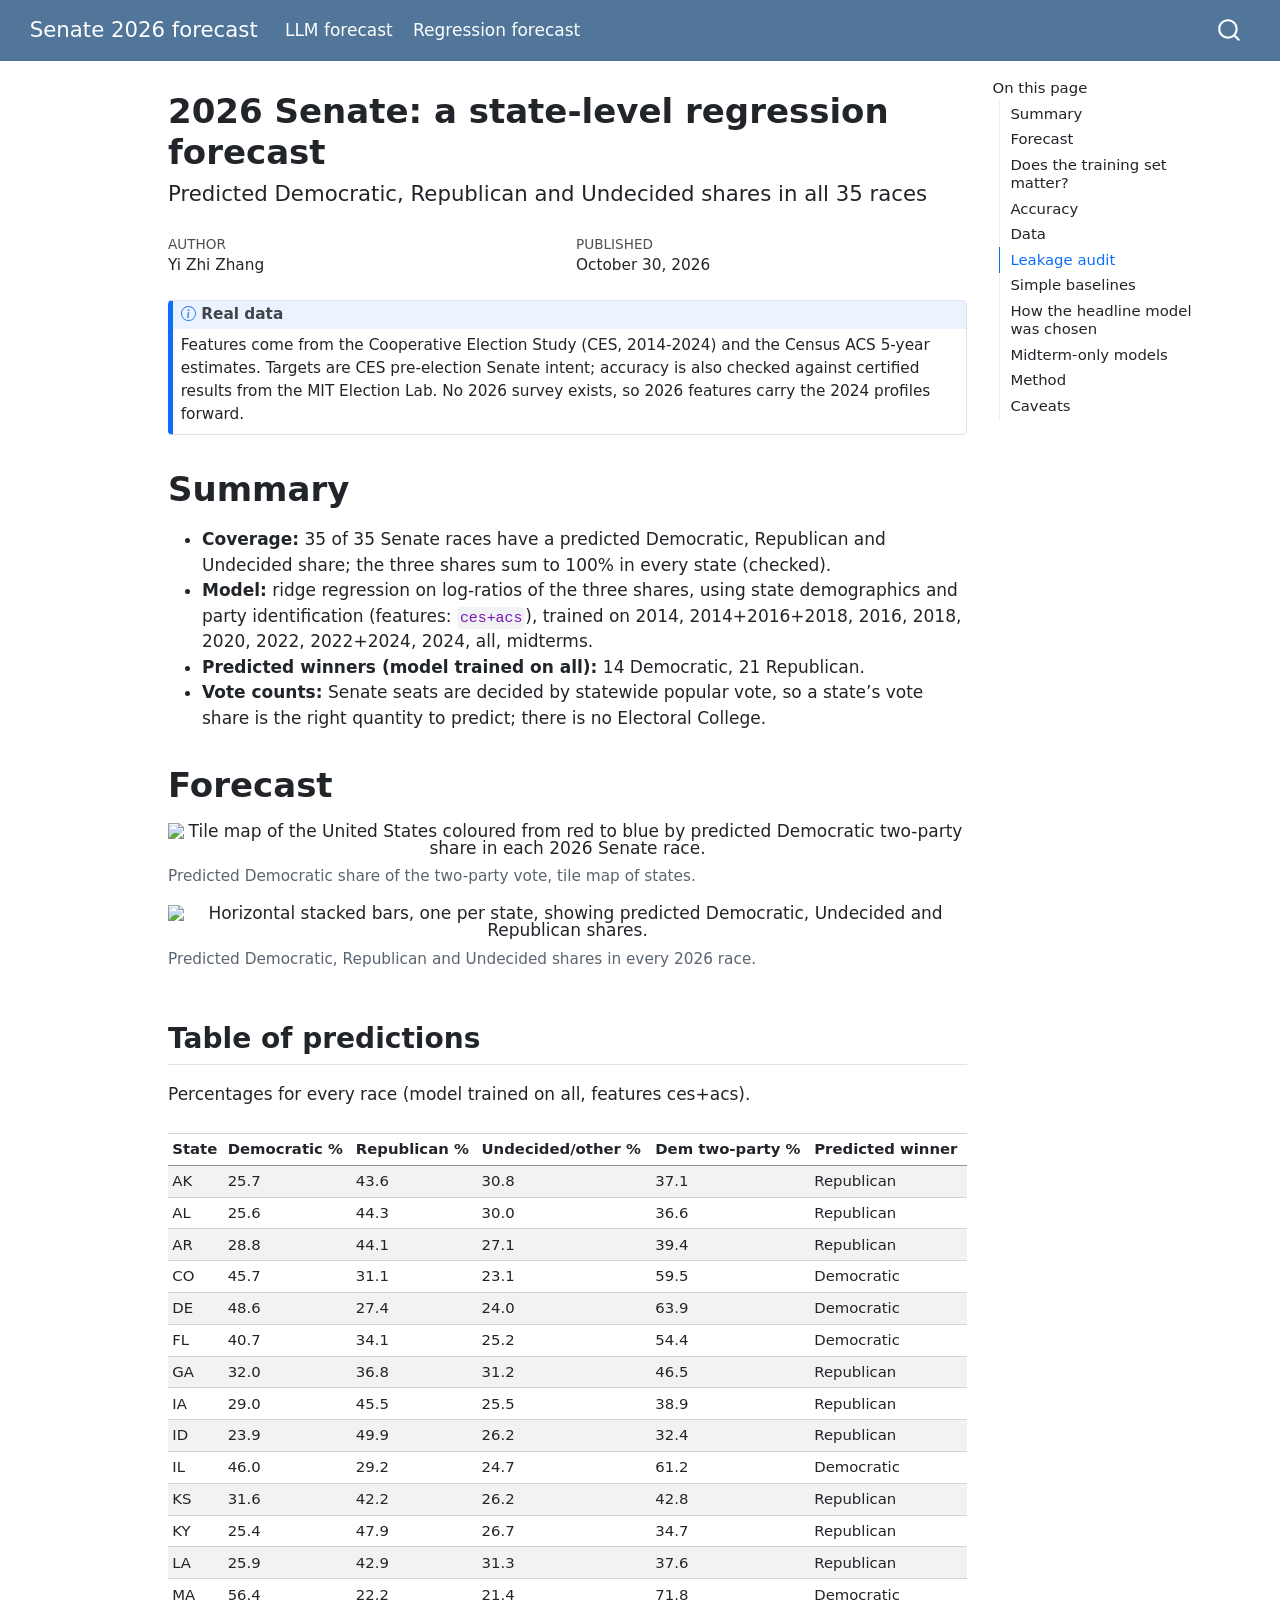
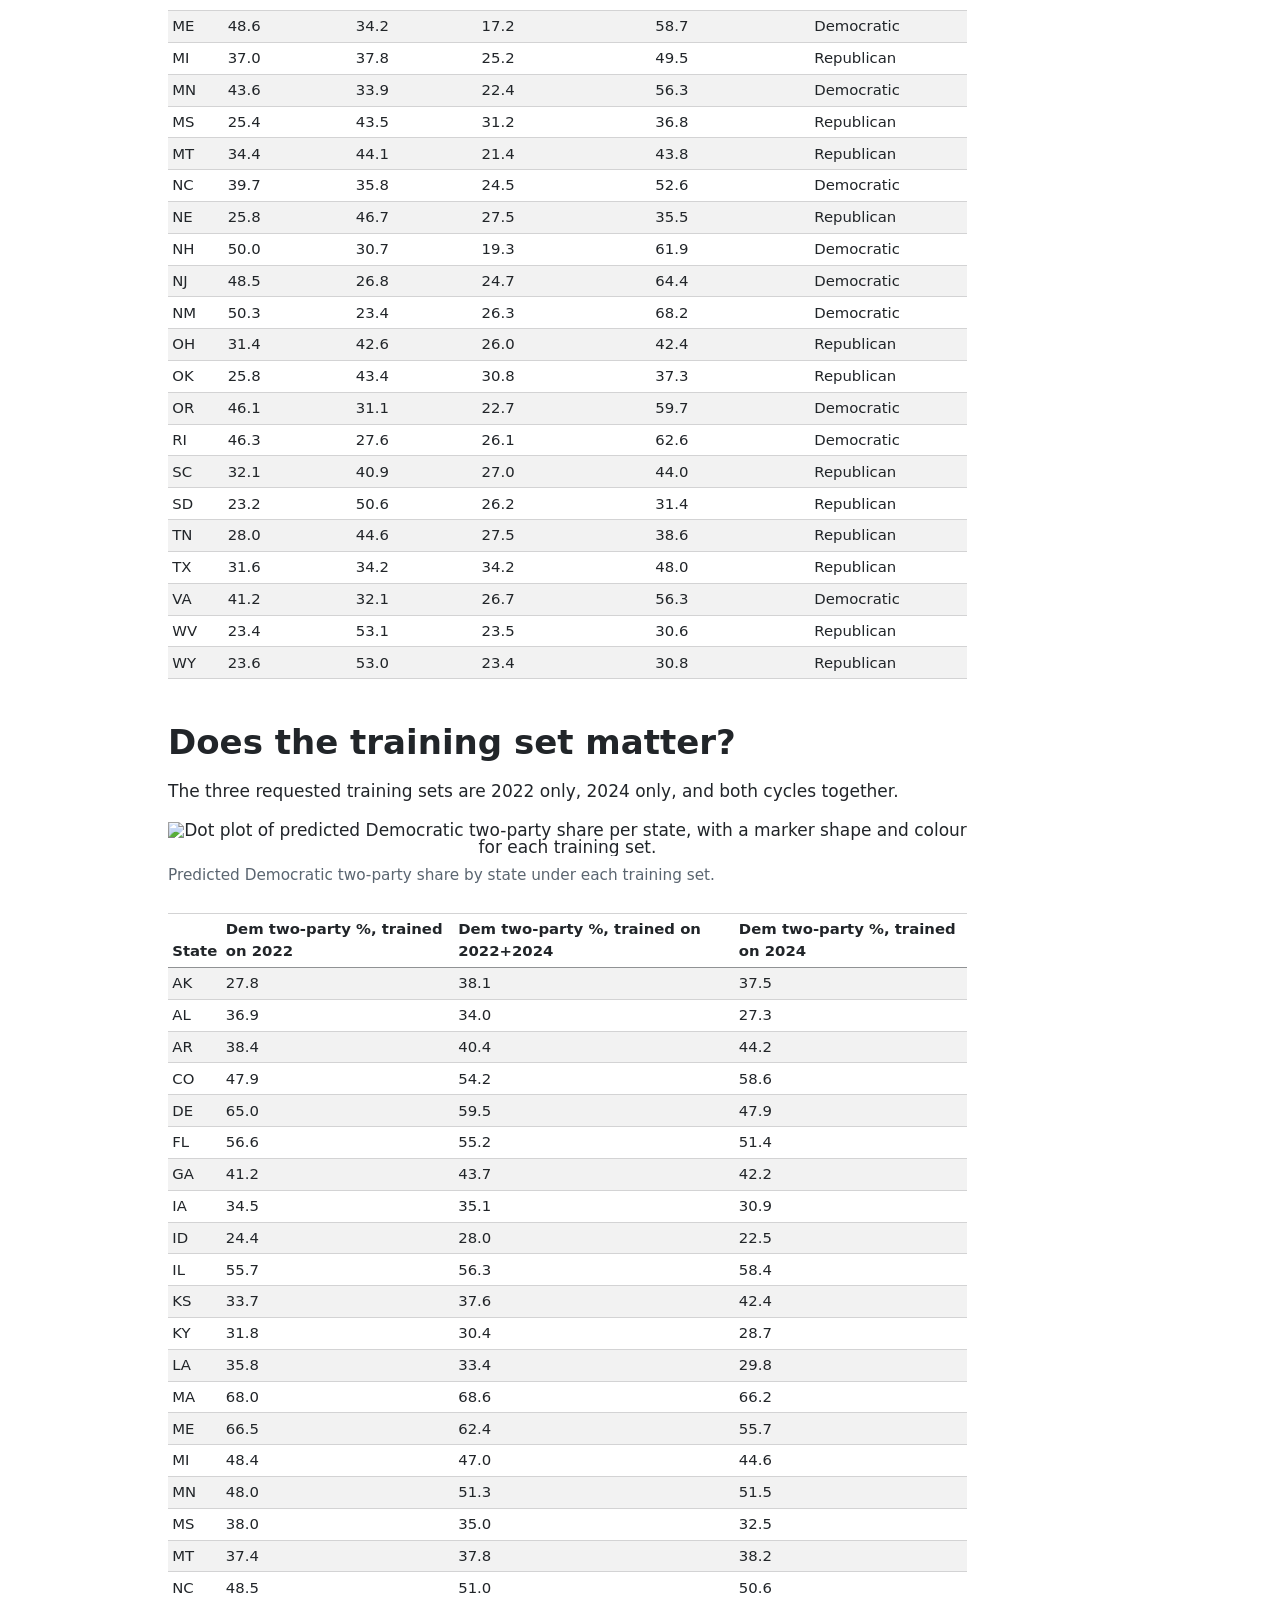
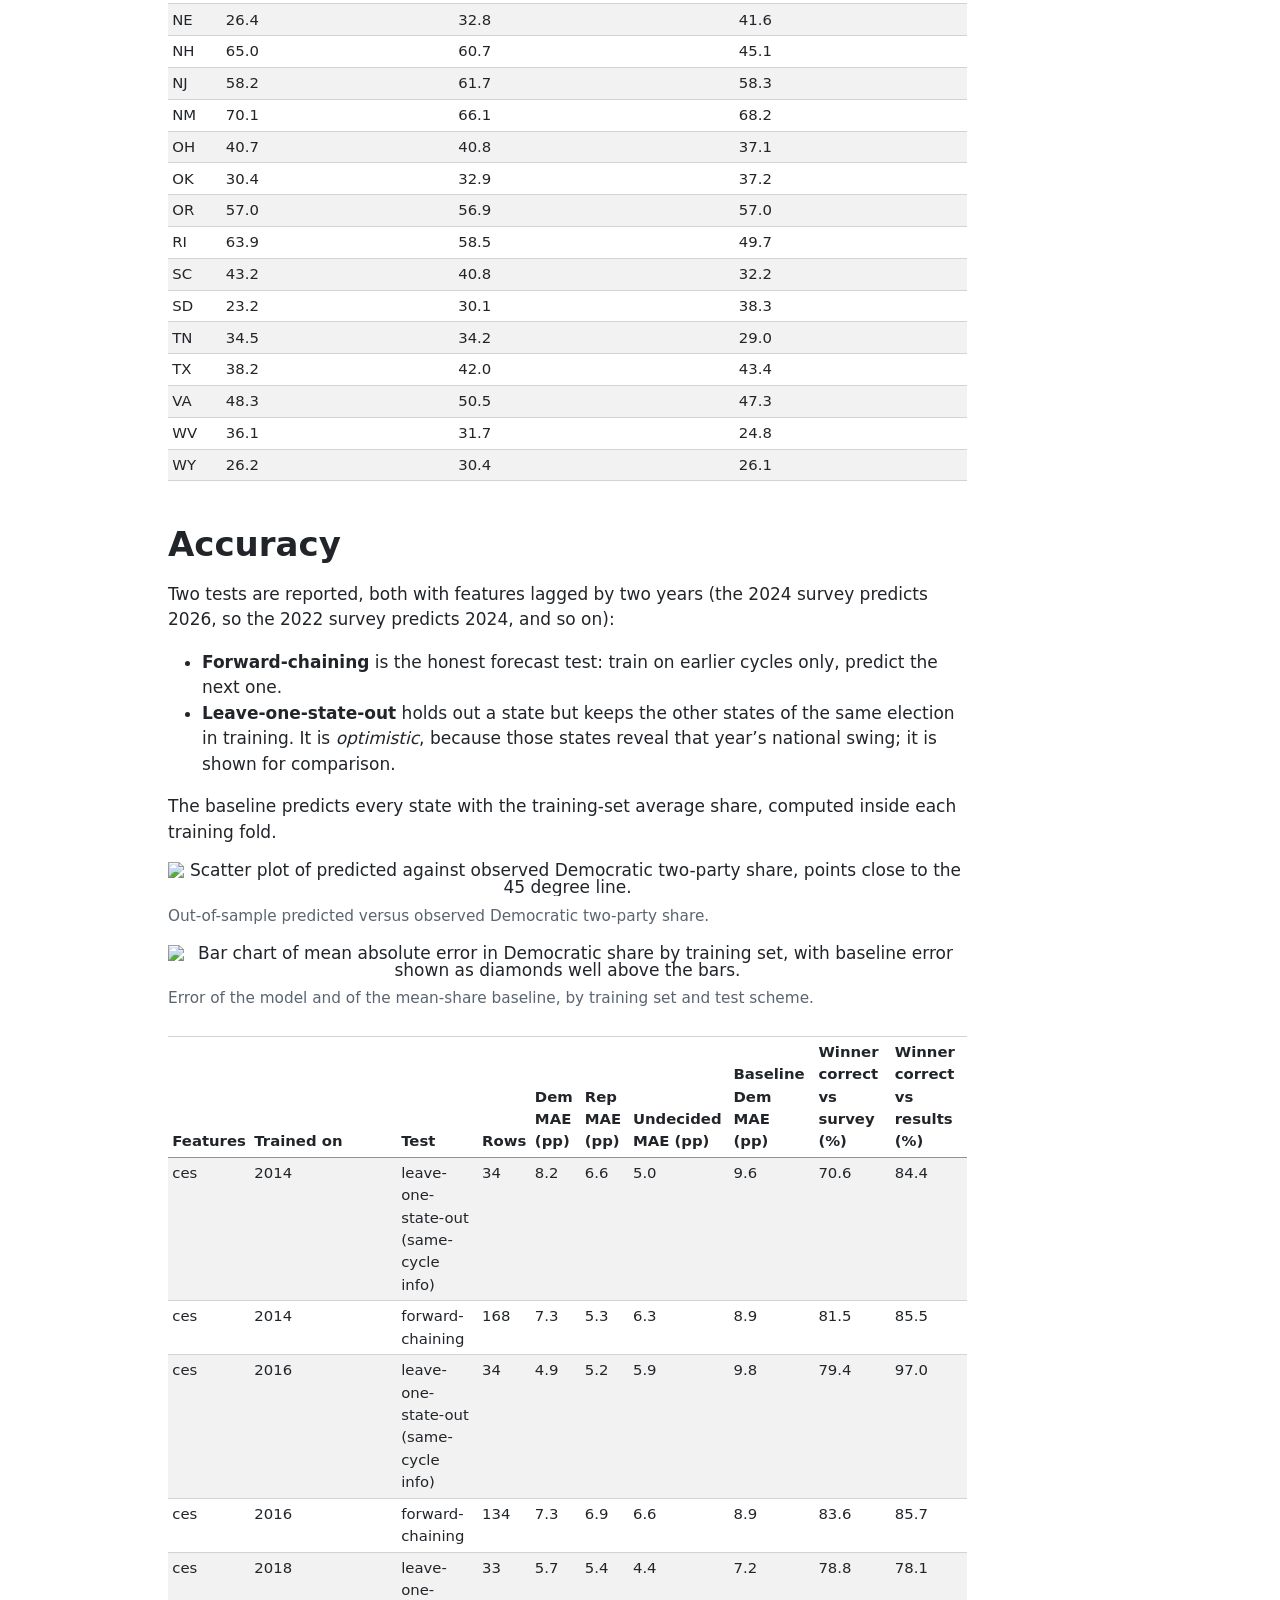
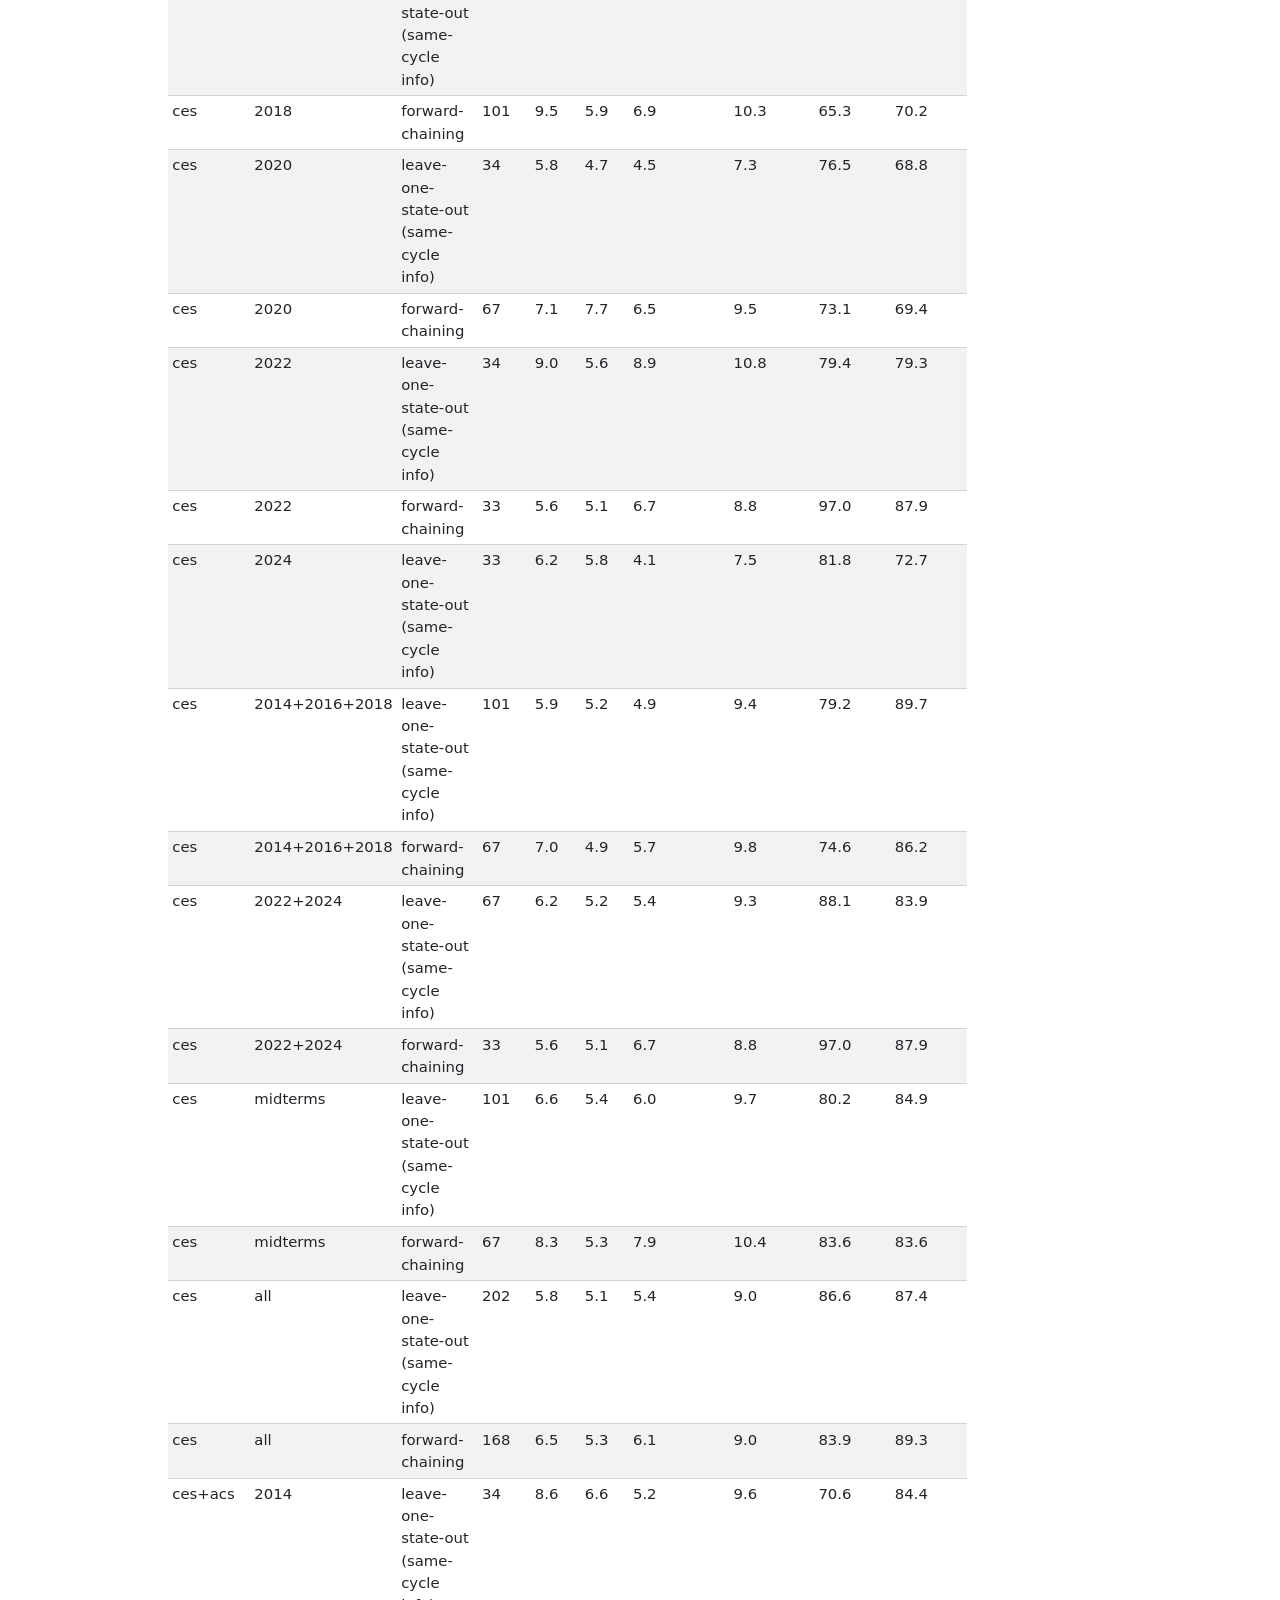
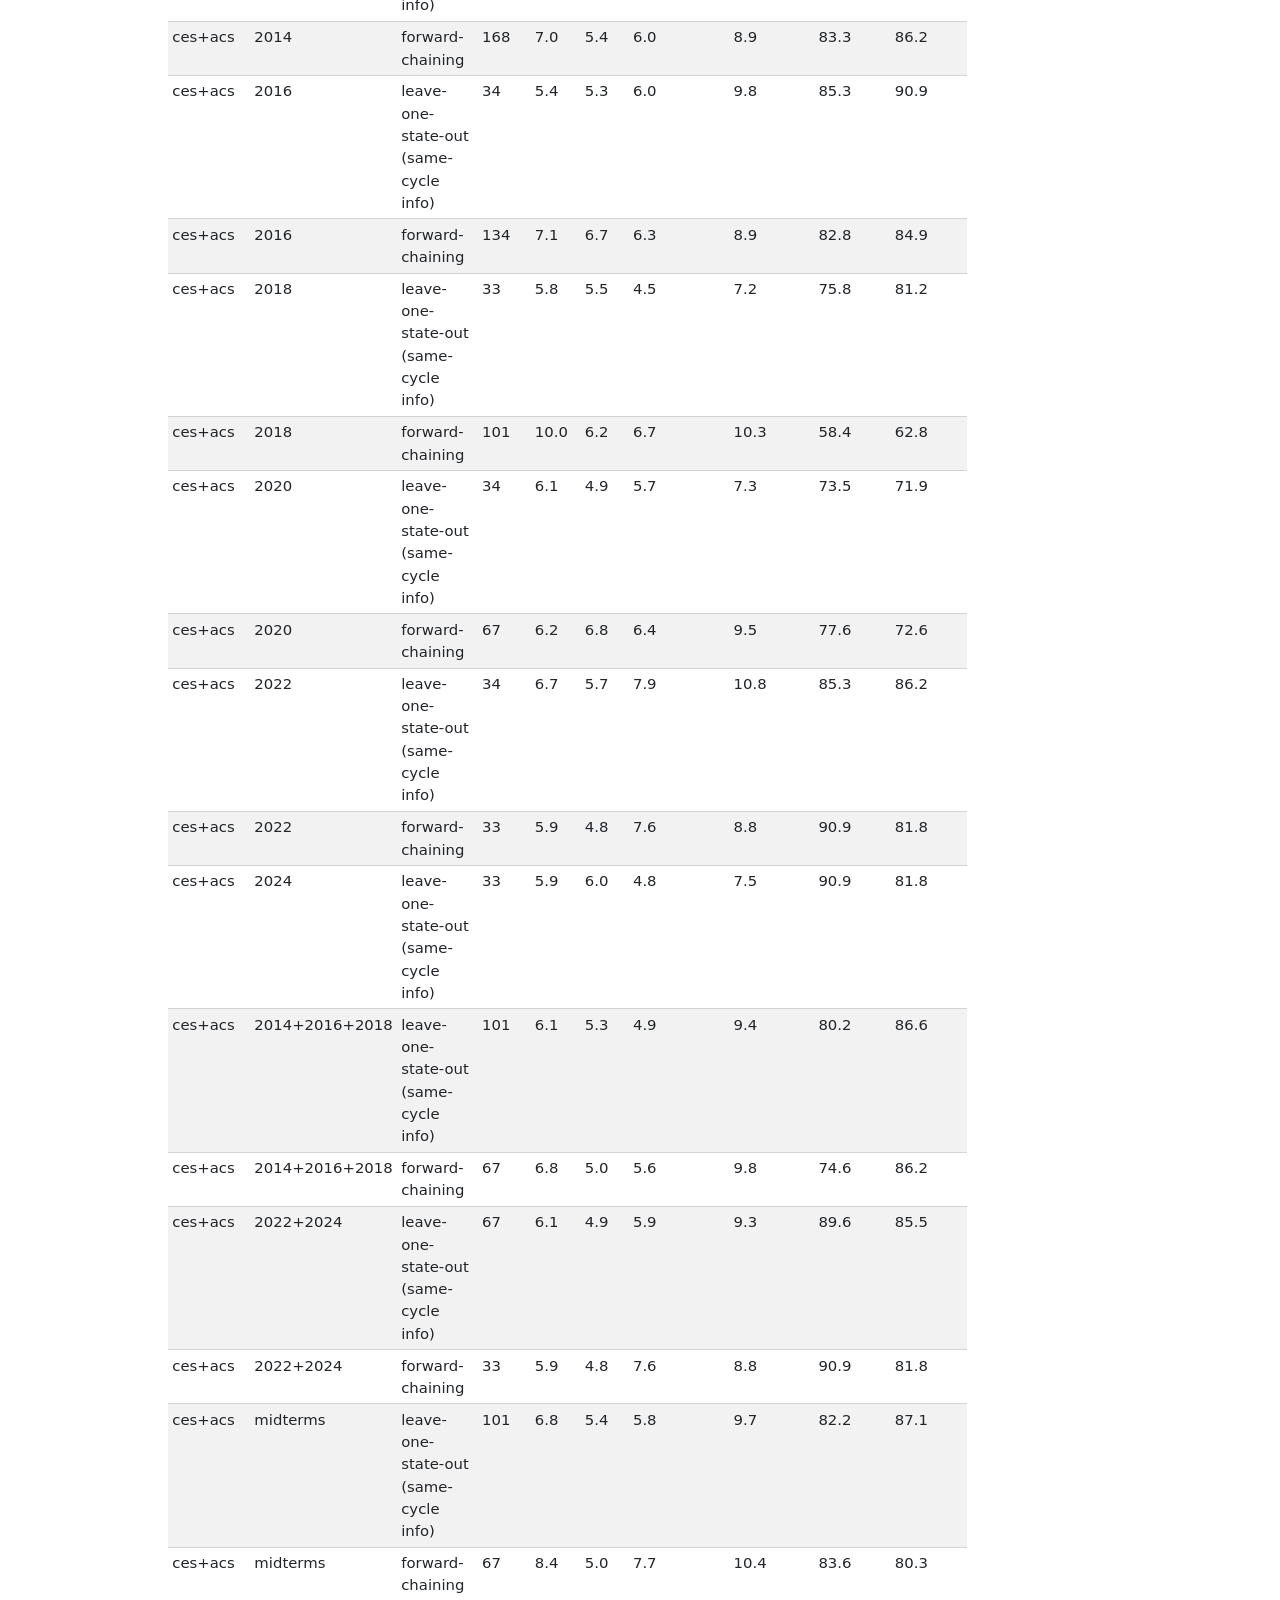
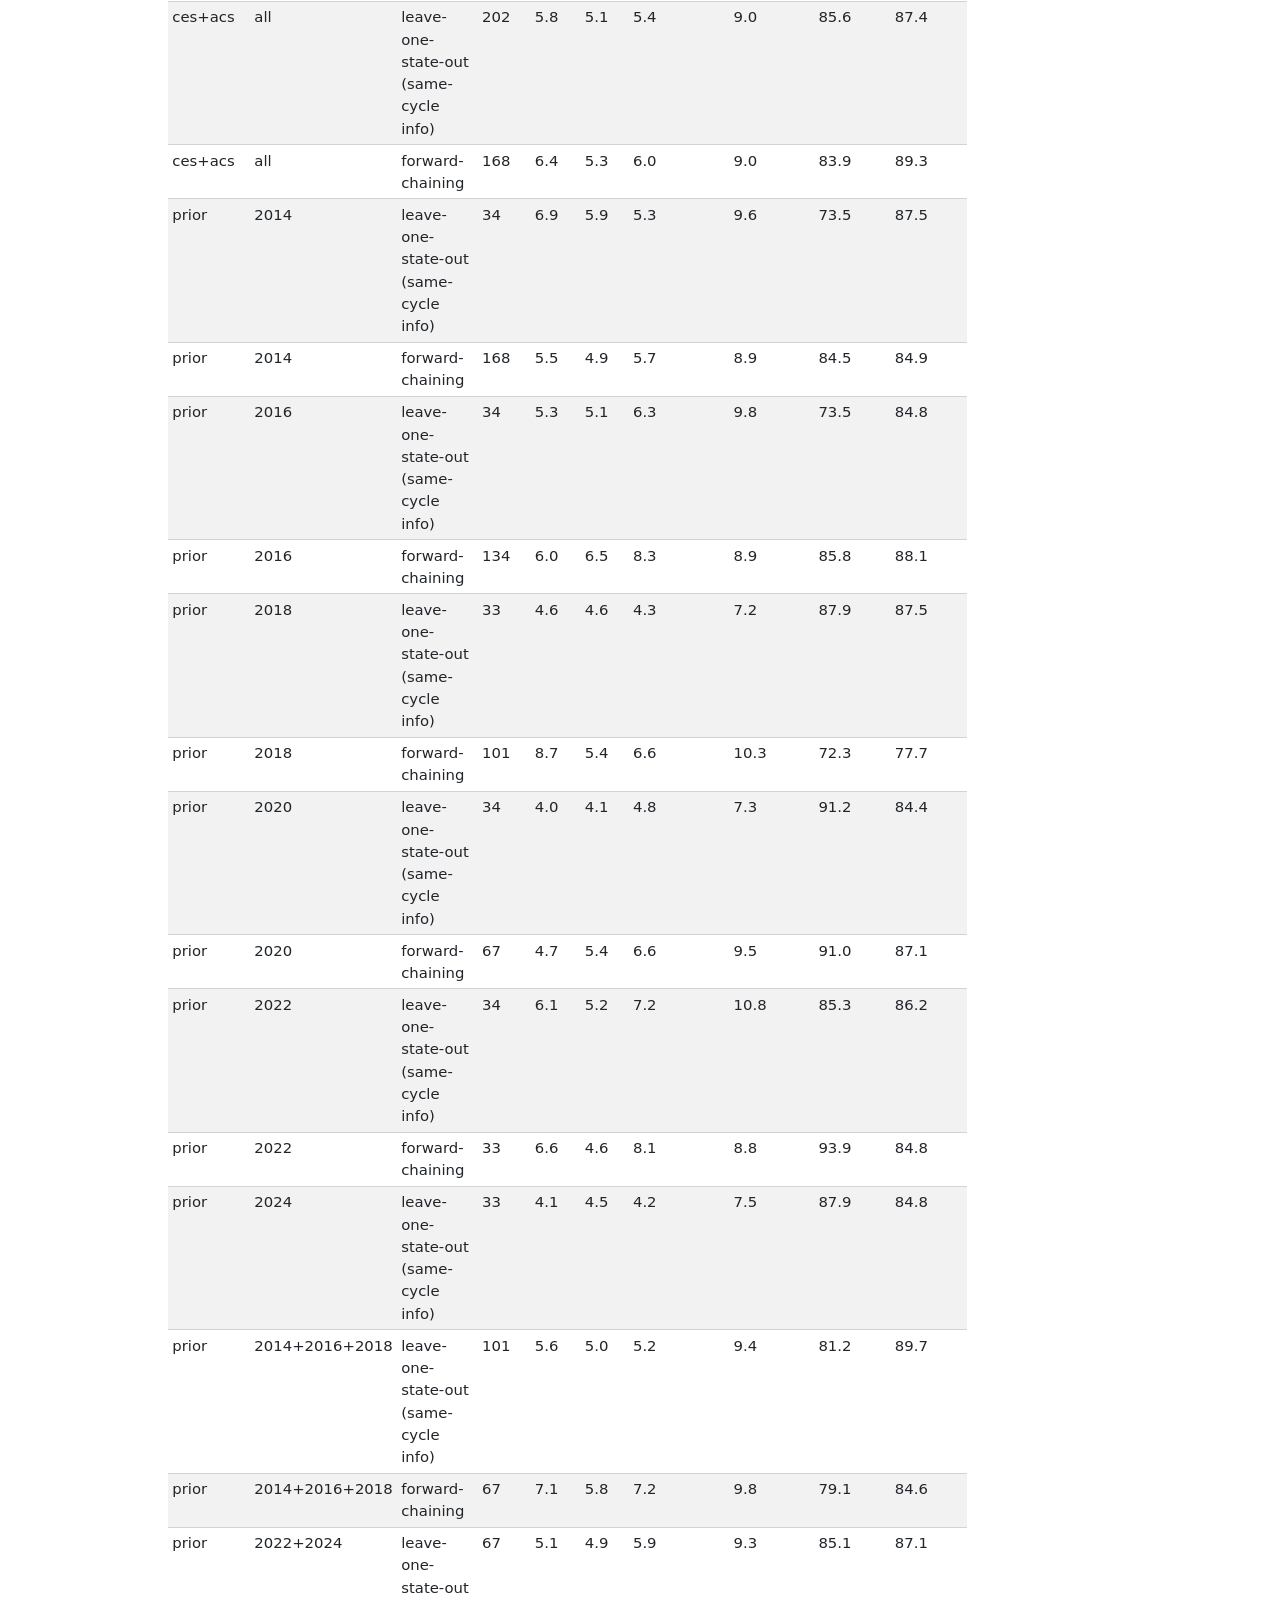
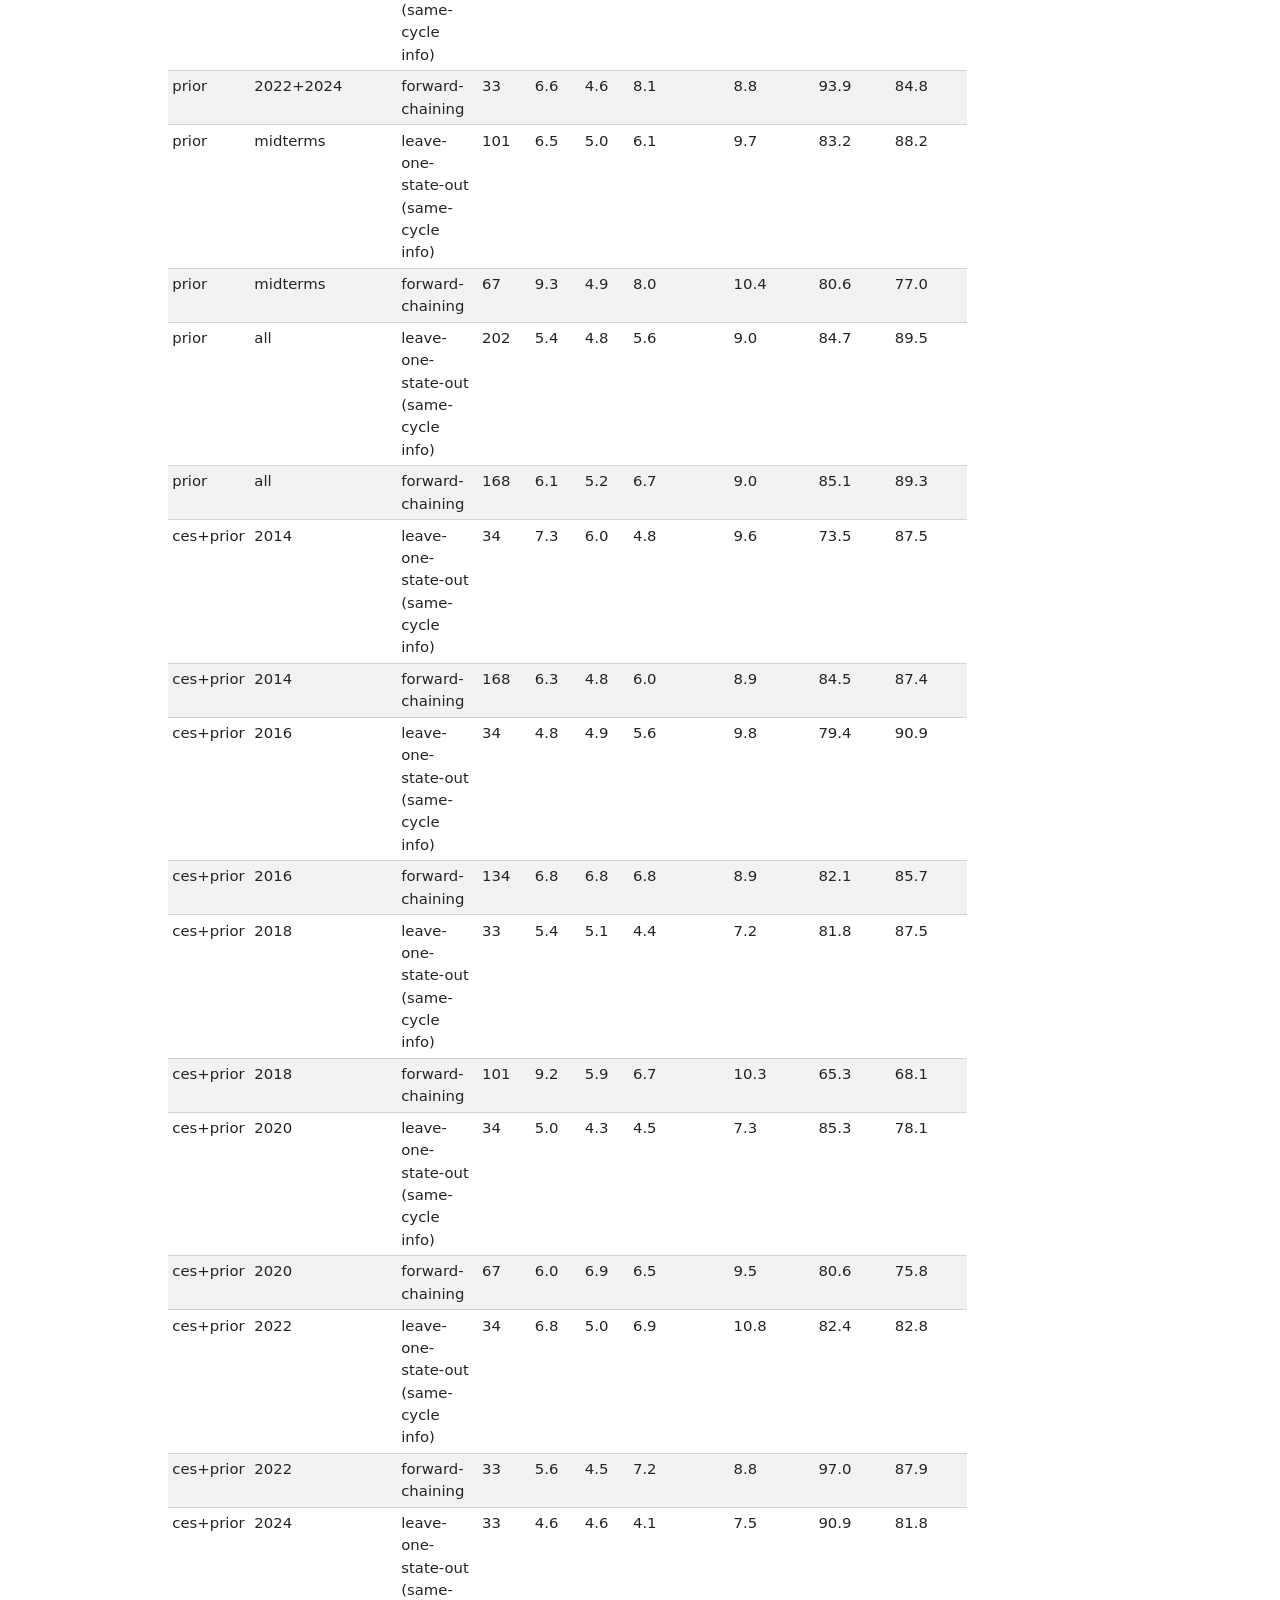
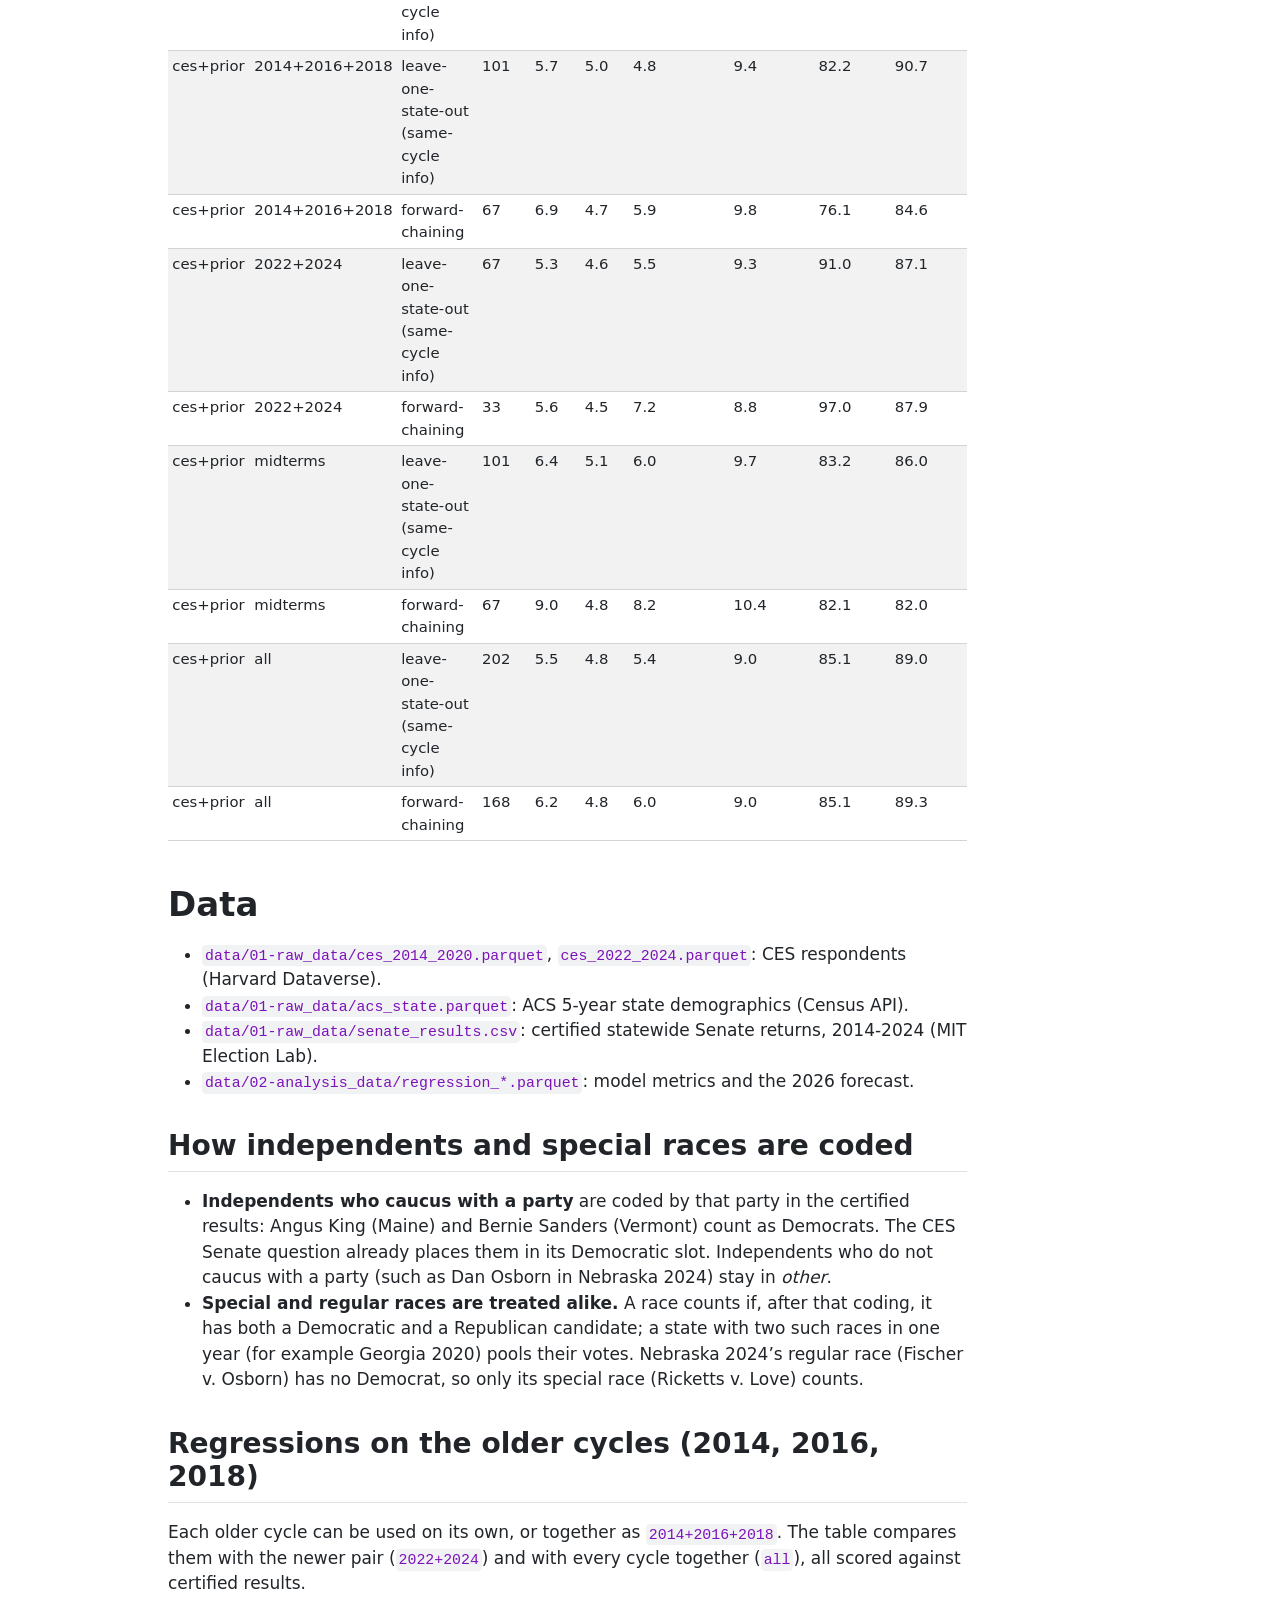
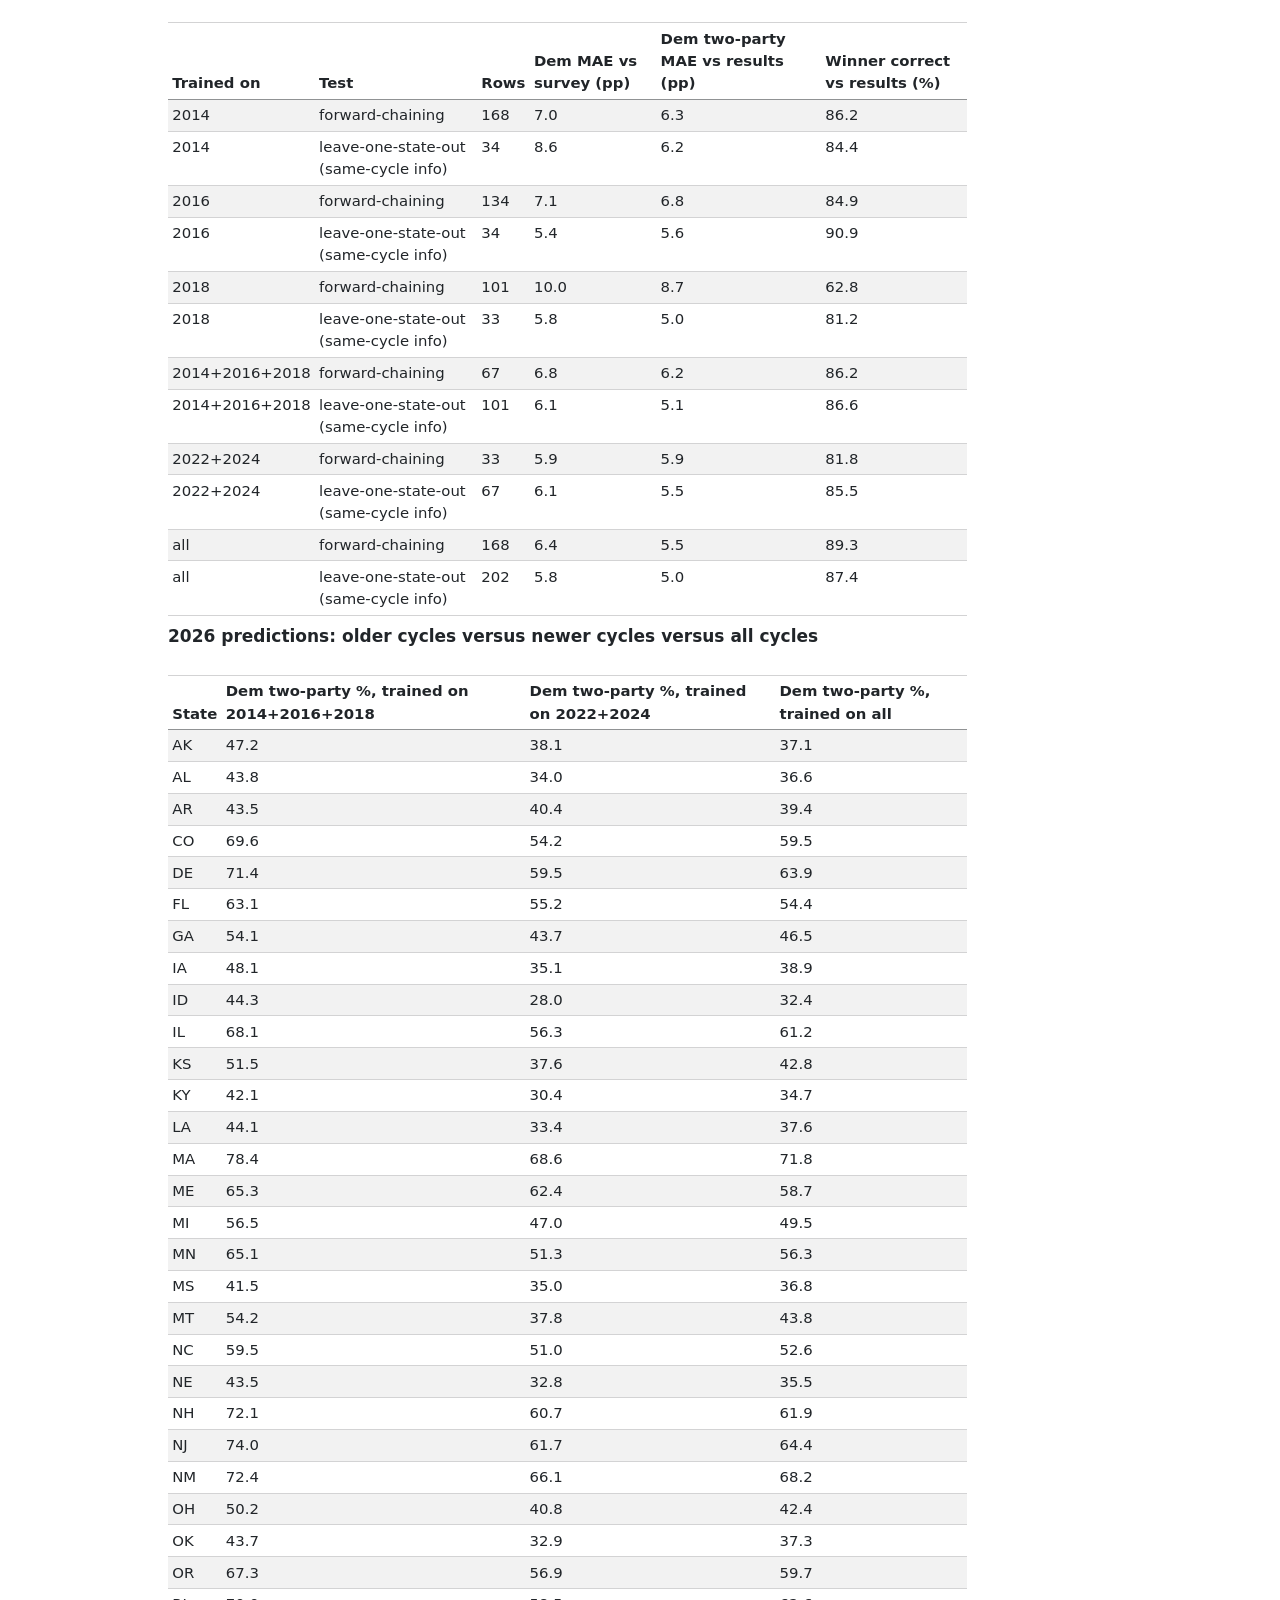
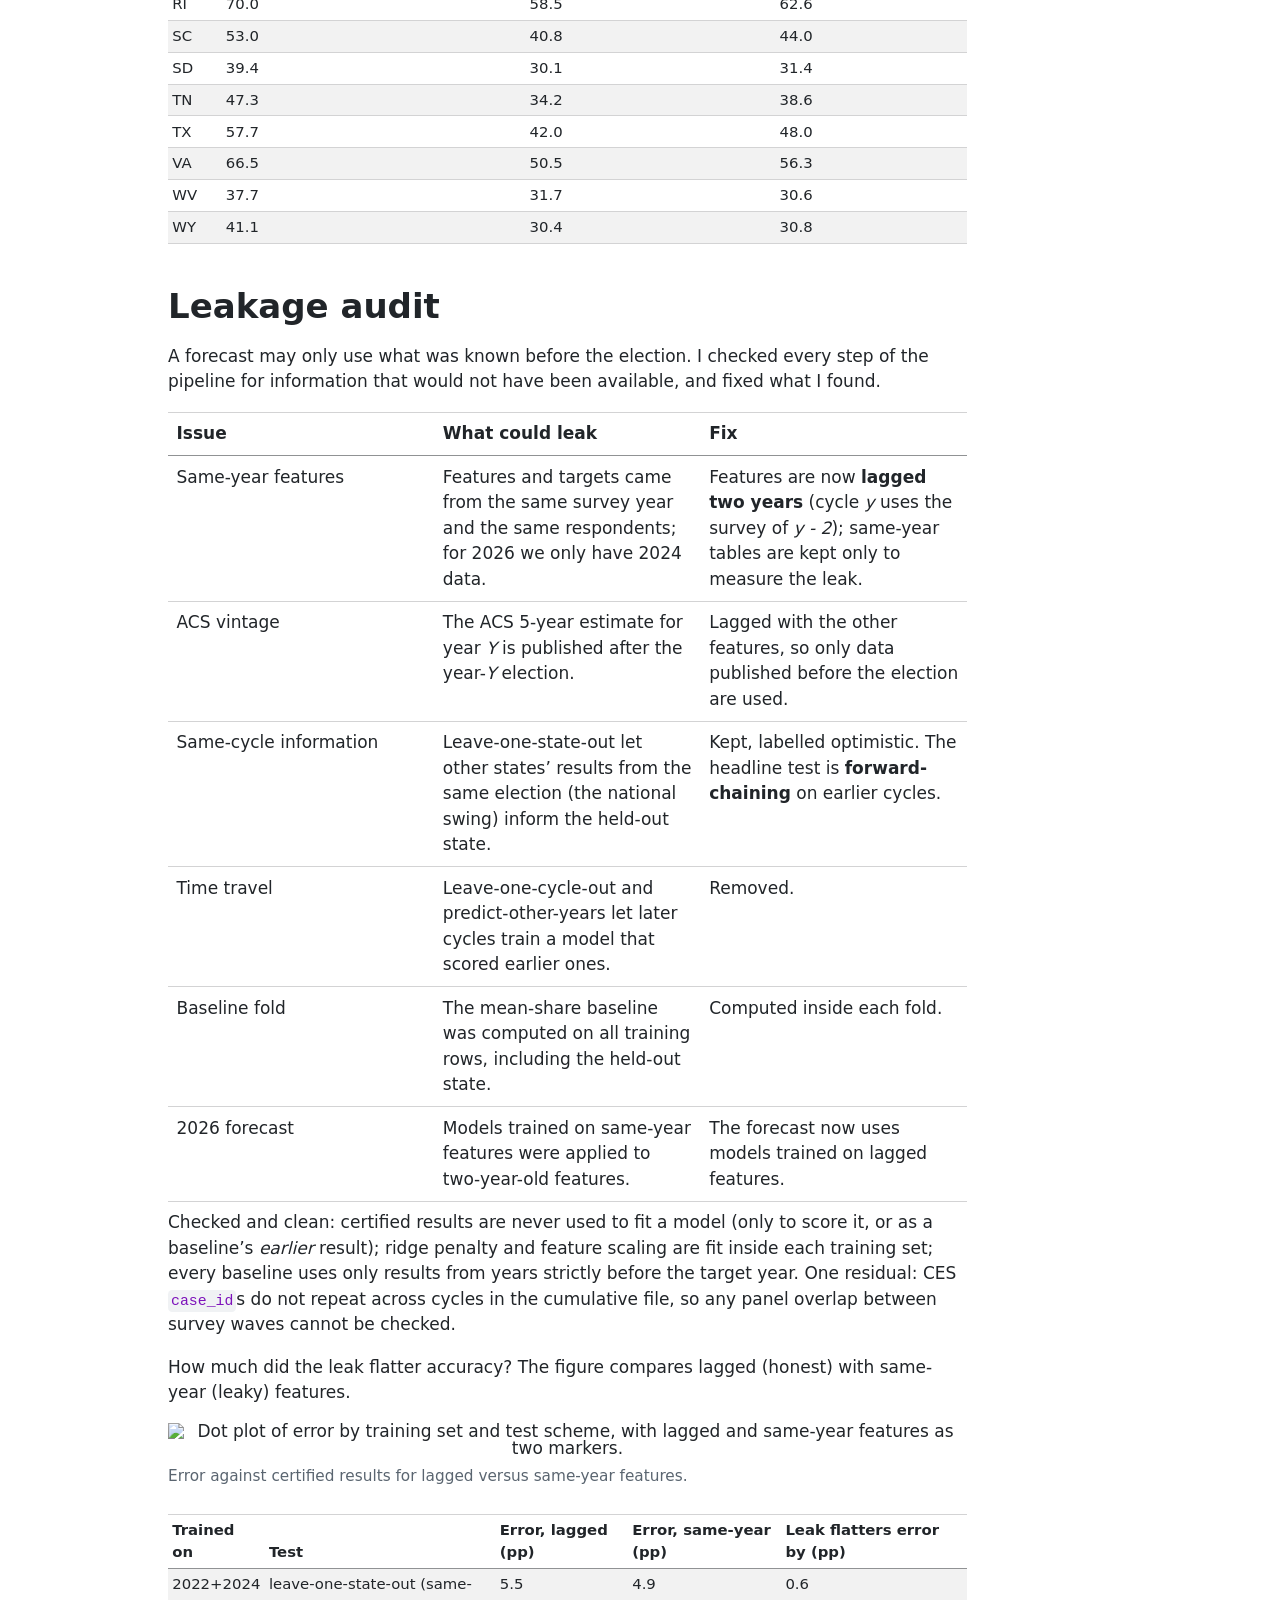
==== commit fb086098: "Code caucusing independents by party, pool special and regular races, add midterm-only models, headl" ====
--- a/docs/regression.html
+++ b/docs/regression.html
@@ -132,6 +132,7 @@
   <li><a href="#accuracy" id="toc-accuracy" class="nav-link" data-scroll-target="#accuracy">Accuracy</a></li>
   <li><a href="#data" id="toc-data" class="nav-link" data-scroll-target="#data">Data</a>
   <ul class="collapse">
+  <li><a href="#how-independents-and-special-races-are-coded" id="toc-how-independents-and-special-races-are-coded" class="nav-link" data-scroll-target="#how-independents-and-special-races-are-coded">How independents and special races are coded</a></li>
   <li><a href="#regressions-on-the-older-cycles-2014-2016-2018" id="toc-regressions-on-the-older-cycles-2014-2016-2018" class="nav-link" data-scroll-target="#regressions-on-the-older-cycles-2014-2016-2018">Regressions on the older cycles (2014, 2016, 2018)</a></li>
   </ul></li>
   <li><a href="#leakage-audit" id="toc-leakage-audit" class="nav-link" data-scroll-target="#leakage-audit">Leakage audit</a></li>
@@ -140,6 +141,7 @@
   <li><a href="#previous-results-as-features" id="toc-previous-results-as-features" class="nav-link" data-scroll-target="#previous-results-as-features">Previous results as features</a></li>
   </ul></li>
   <li><a href="#how-the-headline-model-was-chosen" id="toc-how-the-headline-model-was-chosen" class="nav-link" data-scroll-target="#how-the-headline-model-was-chosen">How the headline model was chosen</a></li>
+  <li><a href="#midterm-only-models" id="toc-midterm-only-models" class="nav-link" data-scroll-target="#midterm-only-models">Midterm-only models</a></li>
   <li><a href="#method" id="toc-method" class="nav-link" data-scroll-target="#method">Method</a></li>
   <li><a href="#caveats" id="toc-caveats" class="nav-link" data-scroll-target="#caveats">Caveats</a></li>
   </ul>
@@ -197,14 +199,14 @@
 <h1>Summary</h1>
 <ul>
 <li><strong>Coverage:</strong> 35 of 35 Senate races have a predicted Democratic, Republican and Undecided share; the three shares sum to 100% in every state (checked).</li>
-<li><strong>Model:</strong> ridge regression on log-ratios of the three shares, using state demographics and party identification (features: <code>ces+prior</code>), trained on 2014, 2014+2016+2018, 2016, 2018, 2020, 2022, 2022+2024, 2024, all, midterms.</li>
-<li><strong>Predicted winners (model trained on all):</strong> 13 Democratic, 22 Republican.</li>
+<li><strong>Model:</strong> ridge regression on log-ratios of the three shares, using state demographics and party identification (features: <code>ces+acs</code>), trained on 2014, 2014+2016+2018, 2016, 2018, 2020, 2022, 2022+2024, 2024, all, midterms.</li>
+<li><strong>Predicted winners (model trained on all):</strong> 14 Democratic, 21 Republican.</li>
 <li><strong>Vote counts:</strong> Senate seats are decided by statewide popular vote, so a state’s vote share is the right quantity to predict; there is no Electoral College.</li>
 </ul>
 </section>
 <section id="forecast" class="level1">
 <h1>Forecast</h1>
-<div id="68f7382b" class="cell" data-execution_count="4">
+<div id="475c4b2c" class="cell" data-execution_count="4">
 <div class="cell-output cell-output-display" data-execution_count="4">
 <div class="quarto-figure quarto-figure-center">
 <figure class="figure">
@@ -214,7 +216,7 @@
 </div>
 </div>
 </div>
-<div id="1f63916d" class="cell" data-execution_count="5">
+<div id="5bfa79fd" class="cell" data-execution_count="5">
 <div class="cell-output cell-output-display" data-execution_count="5">
 <div class="quarto-figure quarto-figure-center">
 <figure class="figure">
@@ -226,8 +228,8 @@
 </div>
 <section id="table-of-predictions" class="level2">
 <h2 class="anchored" data-anchor-id="table-of-predictions">Table of predictions</h2>
-<p>Percentages for every race (model trained on all, features ces+prior).</p>
-<div id="a6535c80" class="cell" data-execution_count="6">
+<p>Percentages for every race (model trained on all, features ces+acs).</p>
+<div id="3008260e" class="cell" data-execution_count="6">
 <div class="cell-output cell-output-display">
 <table class="dataframe table table-sm caption-top table-striped small">
 <thead>
@@ -243,282 +245,282 @@
 <tbody>
 <tr class="odd">
 <td>AK</td>
-<td>28.2</td>
-<td>40.9</td>
-<td>30.9</td>
-<td>40.9</td>
+<td>25.7</td>
+<td>43.6</td>
+<td>30.8</td>
+<td>37.1</td>
 <td>Republican</td>
 </tr>
 <tr class="even">
 <td>AL</td>
-<td>23.7</td>
-<td>48.8</td>
-<td>27.5</td>
-<td>32.7</td>
+<td>25.6</td>
+<td>44.3</td>
+<td>30.0</td>
+<td>36.6</td>
 <td>Republican</td>
 </tr>
 <tr class="odd">
 <td>AR</td>
-<td>26.4</td>
-<td>47.4</td>
+<td>28.8</td>
+<td>44.1</td>
+<td>27.1</td>
+<td>39.4</td>
+<td>Republican</td>
+</tr>
+<tr class="even">
+<td>CO</td>
+<td>45.7</td>
+<td>31.1</td>
+<td>23.1</td>
+<td>59.5</td>
+<td>Democratic</td>
+</tr>
+<tr class="odd">
+<td>DE</td>
+<td>48.6</td>
+<td>27.4</td>
+<td>24.0</td>
+<td>63.9</td>
+<td>Democratic</td>
+</tr>
+<tr class="even">
+<td>FL</td>
+<td>40.7</td>
+<td>34.1</td>
+<td>25.2</td>
+<td>54.4</td>
+<td>Democratic</td>
+</tr>
+<tr class="odd">
+<td>GA</td>
+<td>32.0</td>
+<td>36.8</td>
+<td>31.2</td>
+<td>46.5</td>
+<td>Republican</td>
+</tr>
+<tr class="even">
+<td>IA</td>
+<td>29.0</td>
+<td>45.5</td>
+<td>25.5</td>
+<td>38.9</td>
+<td>Republican</td>
+</tr>
+<tr class="odd">
+<td>ID</td>
+<td>23.9</td>
+<td>49.9</td>
 <td>26.2</td>
-<td>35.7</td>
+<td>32.4</td>
 <td>Republican</td>
 </tr>
 <tr class="even">
-<td>CO</td>
+<td>IL</td>
+<td>46.0</td>
+<td>29.2</td>
+<td>24.7</td>
+<td>61.2</td>
+<td>Democratic</td>
+</tr>
+<tr class="odd">
+<td>KS</td>
+<td>31.6</td>
+<td>42.2</td>
+<td>26.2</td>
+<td>42.8</td>
+<td>Republican</td>
+</tr>
+<tr class="even">
+<td>KY</td>
+<td>25.4</td>
+<td>47.9</td>
+<td>26.7</td>
+<td>34.7</td>
+<td>Republican</td>
+</tr>
+<tr class="odd">
+<td>LA</td>
+<td>25.9</td>
 <td>42.9</td>
-<td>32.7</td>
-<td>24.4</td>
-<td>56.8</td>
+<td>31.3</td>
+<td>37.6</td>
+<td>Republican</td>
+</tr>
+<tr class="even">
+<td>MA</td>
+<td>56.4</td>
+<td>22.2</td>
+<td>21.4</td>
+<td>71.8</td>
 <td>Democratic</td>
 </tr>
 <tr class="odd">
-<td>DE</td>
-<td>48.3</td>
-<td>30.3</td>
-<td>21.4</td>
-<td>61.4</td>
-<td>Democratic</td>
-</tr>
-<tr class="even">
-<td>FL</td>
-<td>33.2</td>
-<td>40.4</td>
-<td>26.4</td>
-<td>45.1</td>
-<td>Republican</td>
-</tr>
-<tr class="odd">
-<td>GA</td>
-<td>33.4</td>
-<td>37.8</td>
-<td>28.7</td>
-<td>46.9</td>
-<td>Republican</td>
-</tr>
-<tr class="even">
-<td>IA</td>
-<td>31.7</td>
-<td>45.1</td>
-<td>23.2</td>
-<td>41.3</td>
-<td>Republican</td>
-</tr>
-<tr class="odd">
-<td>ID</td>
-<td>23.7</td>
-<td>52.6</td>
-<td>23.7</td>
-<td>31.0</td>
-<td>Republican</td>
-</tr>
-<tr class="even">
-<td>IL</td>
-<td>45.4</td>
-<td>31.9</td>
-<td>22.7</td>
+<td>ME</td>
+<td>48.6</td>
+<td>34.2</td>
+<td>17.2</td>
 <td>58.7</td>
 <td>Democratic</td>
 </tr>
-<tr class="odd">
-<td>KS</td>
-<td>30.0</td>
-<td>45.3</td>
-<td>24.6</td>
-<td>39.9</td>
+<tr class="even">
+<td>MI</td>
+<td>37.0</td>
+<td>37.8</td>
+<td>25.2</td>
+<td>49.5</td>
 <td>Republican</td>
 </tr>
-<tr class="even">
-<td>KY</td>
-<td>25.6</td>
-<td>50.1</td>
-<td>24.3</td>
-<td>33.8</td>
-<td>Republican</td>
-</tr>
-<tr class="odd">
-<td>LA</td>
-<td>26.3</td>
-<td>45.2</td>
-<td>28.5</td>
+<tr class="odd">
+<td>MN</td>
+<td>43.6</td>
+<td>33.9</td>
+<td>22.4</td>
+<td>56.3</td>
+<td>Democratic</td>
+</tr>
+<tr class="even">
+<td>MS</td>
+<td>25.4</td>
+<td>43.5</td>
+<td>31.2</td>
 <td>36.8</td>
 <td>Republican</td>
 </tr>
-<tr class="even">
-<td>MA</td>
-<td>51.4</td>
-<td>26.9</td>
-<td>21.7</td>
-<td>65.6</td>
+<tr class="odd">
+<td>MT</td>
+<td>34.4</td>
+<td>44.1</td>
+<td>21.4</td>
+<td>43.8</td>
+<td>Republican</td>
+</tr>
+<tr class="even">
+<td>NC</td>
+<td>39.7</td>
+<td>35.8</td>
+<td>24.5</td>
+<td>52.6</td>
 <td>Democratic</td>
 </tr>
 <tr class="odd">
-<td>ME</td>
-<td>40.3</td>
-<td>40.3</td>
-<td>19.5</td>
+<td>NE</td>
+<td>25.8</td>
+<td>46.7</td>
+<td>27.5</td>
+<td>35.5</td>
+<td>Republican</td>
+</tr>
+<tr class="even">
+<td>NH</td>
 <td>50.0</td>
+<td>30.7</td>
+<td>19.3</td>
+<td>61.9</td>
 <td>Democratic</td>
 </tr>
-<tr class="even">
-<td>MI</td>
-<td>38.1</td>
-<td>38.5</td>
+<tr class="odd">
+<td>NJ</td>
+<td>48.5</td>
+<td>26.8</td>
+<td>24.7</td>
+<td>64.4</td>
+<td>Democratic</td>
+</tr>
+<tr class="even">
+<td>NM</td>
+<td>50.3</td>
 <td>23.4</td>
-<td>49.8</td>
+<td>26.3</td>
+<td>68.2</td>
+<td>Democratic</td>
+</tr>
+<tr class="odd">
+<td>OH</td>
+<td>31.4</td>
+<td>42.6</td>
+<td>26.0</td>
+<td>42.4</td>
 <td>Republican</td>
 </tr>
-<tr class="odd">
-<td>MN</td>
-<td>44.7</td>
-<td>34.7</td>
-<td>20.6</td>
+<tr class="even">
+<td>OK</td>
+<td>25.8</td>
+<td>43.4</td>
+<td>30.8</td>
+<td>37.3</td>
+<td>Republican</td>
+</tr>
+<tr class="odd">
+<td>OR</td>
+<td>46.1</td>
+<td>31.1</td>
+<td>22.7</td>
+<td>59.7</td>
+<td>Democratic</td>
+</tr>
+<tr class="even">
+<td>RI</td>
+<td>46.3</td>
+<td>27.6</td>
+<td>26.1</td>
+<td>62.6</td>
+<td>Democratic</td>
+</tr>
+<tr class="odd">
+<td>SC</td>
+<td>32.1</td>
+<td>40.9</td>
+<td>27.0</td>
+<td>44.0</td>
+<td>Republican</td>
+</tr>
+<tr class="even">
+<td>SD</td>
+<td>23.2</td>
+<td>50.6</td>
+<td>26.2</td>
+<td>31.4</td>
+<td>Republican</td>
+</tr>
+<tr class="odd">
+<td>TN</td>
+<td>28.0</td>
+<td>44.6</td>
+<td>27.5</td>
+<td>38.6</td>
+<td>Republican</td>
+</tr>
+<tr class="even">
+<td>TX</td>
+<td>31.6</td>
+<td>34.2</td>
+<td>34.2</td>
+<td>48.0</td>
+<td>Republican</td>
+</tr>
+<tr class="odd">
+<td>VA</td>
+<td>41.2</td>
+<td>32.1</td>
+<td>26.7</td>
 <td>56.3</td>
 <td>Democratic</td>
 </tr>
 <tr class="even">
-<td>MS</td>
-<td>25.8</td>
-<td>44.7</td>
-<td>29.4</td>
-<td>36.6</td>
+<td>WV</td>
+<td>23.4</td>
+<td>53.1</td>
+<td>23.5</td>
+<td>30.6</td>
 <td>Republican</td>
 </tr>
 <tr class="odd">
-<td>MT</td>
-<td>32.9</td>
-<td>45.7</td>
-<td>21.4</td>
-<td>41.9</td>
-<td>Republican</td>
-</tr>
-<tr class="even">
-<td>NC</td>
-<td>38.0</td>
-<td>37.8</td>
-<td>24.2</td>
-<td>50.2</td>
-<td>Democratic</td>
-</tr>
-<tr class="odd">
-<td>NE</td>
-<td>25.4</td>
-<td>48.5</td>
-<td>26.1</td>
-<td>34.3</td>
-<td>Republican</td>
-</tr>
-<tr class="even">
-<td>NH</td>
-<td>45.7</td>
-<td>34.5</td>
-<td>19.8</td>
-<td>57.0</td>
-<td>Democratic</td>
-</tr>
-<tr class="odd">
-<td>NJ</td>
-<td>42.6</td>
-<td>32.6</td>
-<td>24.9</td>
-<td>56.6</td>
-<td>Democratic</td>
-</tr>
-<tr class="even">
-<td>NM</td>
-<td>44.2</td>
-<td>28.9</td>
-<td>26.9</td>
-<td>60.5</td>
-<td>Democratic</td>
-</tr>
-<tr class="odd">
-<td>OH</td>
-<td>32.7</td>
-<td>42.4</td>
-<td>24.9</td>
-<td>43.6</td>
-<td>Republican</td>
-</tr>
-<tr class="even">
-<td>OK</td>
-<td>23.7</td>
-<td>48.8</td>
-<td>27.4</td>
-<td>32.7</td>
-<td>Republican</td>
-</tr>
-<tr class="odd">
-<td>OR</td>
-<td>46.4</td>
-<td>31.7</td>
-<td>21.9</td>
-<td>59.4</td>
-<td>Democratic</td>
-</tr>
-<tr class="even">
-<td>RI</td>
-<td>44.8</td>
-<td>31.3</td>
-<td>23.9</td>
-<td>58.8</td>
-<td>Democratic</td>
-</tr>
-<tr class="odd">
-<td>SC</td>
-<td>29.9</td>
-<td>44.7</td>
-<td>25.4</td>
-<td>40.1</td>
-<td>Republican</td>
-</tr>
-<tr class="even">
-<td>SD</td>
-<td>22.1</td>
-<td>52.4</td>
-<td>25.4</td>
-<td>29.7</td>
-<td>Republican</td>
-</tr>
-<tr class="odd">
-<td>TN</td>
-<td>26.3</td>
-<td>49.2</td>
-<td>24.4</td>
-<td>34.8</td>
-<td>Republican</td>
-</tr>
-<tr class="even">
-<td>TX</td>
-<td>29.9</td>
-<td>39.1</td>
-<td>31.1</td>
-<td>43.3</td>
-<td>Republican</td>
-</tr>
-<tr class="odd">
-<td>VA</td>
-<td>39.3</td>
-<td>34.8</td>
-<td>25.9</td>
+<td>WY</td>
+<td>23.6</td>
 <td>53.0</td>
-<td>Democratic</td>
-</tr>
-<tr class="even">
-<td>WV</td>
-<td>21.4</td>
-<td>55.4</td>
-<td>23.2</td>
-<td>27.9</td>
-<td>Republican</td>
-</tr>
-<tr class="odd">
-<td>WY</td>
-<td>21.4</td>
-<td>56.3</td>
-<td>22.2</td>
-<td>27.6</td>
+<td>23.4</td>
+<td>30.8</td>
 <td>Republican</td>
 </tr>
 </tbody>
@@ -530,7 +532,7 @@
 <section id="does-the-training-set-matter" class="level1">
 <h1>Does the training set matter?</h1>
 <p>The three requested training sets are 2022 only, 2024 only, and both cycles together.</p>
-<div id="879ba411" class="cell" data-execution_count="7">
+<div id="447f37a7" class="cell" data-execution_count="7">
 <div class="cell-output cell-output-display" data-execution_count="7">
 <div class="quarto-figure quarto-figure-center">
 <figure class="figure">
@@ -540,7 +542,7 @@
 </div>
 </div>
 </div>
-<div id="091f7be5" class="cell" data-execution_count="8">
+<div id="b05f0632" class="cell" data-execution_count="8">
 <div class="cell-output cell-output-display">
 <table class="dataframe table table-sm caption-top table-striped small">
 <thead>
@@ -554,213 +556,213 @@
 <tbody>
 <tr class="odd">
 <td>AK</td>
-<td>33.0</td>
-<td>38.8</td>
-<td>44.7</td>
+<td>27.8</td>
+<td>38.1</td>
+<td>37.5</td>
 </tr>
 <tr class="even">
 <td>AL</td>
+<td>36.9</td>
+<td>34.0</td>
+<td>27.3</td>
+</tr>
+<tr class="odd">
+<td>AR</td>
+<td>38.4</td>
+<td>40.4</td>
+<td>44.2</td>
+</tr>
+<tr class="even">
+<td>CO</td>
+<td>47.9</td>
+<td>54.2</td>
+<td>58.6</td>
+</tr>
+<tr class="odd">
+<td>DE</td>
+<td>65.0</td>
+<td>59.5</td>
+<td>47.9</td>
+</tr>
+<tr class="even">
+<td>FL</td>
+<td>56.6</td>
+<td>55.2</td>
+<td>51.4</td>
+</tr>
+<tr class="odd">
+<td>GA</td>
+<td>41.2</td>
+<td>43.7</td>
+<td>42.2</td>
+</tr>
+<tr class="even">
+<td>IA</td>
+<td>34.5</td>
+<td>35.1</td>
+<td>30.9</td>
+</tr>
+<tr class="odd">
+<td>ID</td>
+<td>24.4</td>
+<td>28.0</td>
+<td>22.5</td>
+</tr>
+<tr class="even">
+<td>IL</td>
+<td>55.7</td>
+<td>56.3</td>
+<td>58.4</td>
+</tr>
+<tr class="odd">
+<td>KS</td>
 <td>33.7</td>
-<td>28.9</td>
-<td>31.4</td>
-</tr>
-<tr class="odd">
-<td>AR</td>
-<td>33.2</td>
-<td>34.1</td>
-<td>36.5</td>
-</tr>
-<tr class="even">
-<td>CO</td>
-<td>50.8</td>
-<td>52.0</td>
-<td>56.3</td>
-</tr>
-<tr class="odd">
-<td>DE</td>
-<td>61.8</td>
-<td>58.6</td>
+<td>37.6</td>
+<td>42.4</td>
+</tr>
+<tr class="even">
+<td>KY</td>
+<td>31.8</td>
+<td>30.4</td>
+<td>28.7</td>
+</tr>
+<tr class="odd">
+<td>LA</td>
+<td>35.8</td>
+<td>33.4</td>
+<td>29.8</td>
+</tr>
+<tr class="even">
+<td>MA</td>
+<td>68.0</td>
+<td>68.6</td>
+<td>66.2</td>
+</tr>
+<tr class="odd">
+<td>ME</td>
+<td>66.5</td>
+<td>62.4</td>
 <td>55.7</td>
 </tr>
 <tr class="even">
-<td>FL</td>
-<td>45.8</td>
-<td>41.9</td>
-<td>43.3</td>
-</tr>
-<tr class="odd">
-<td>GA</td>
-<td>46.8</td>
-<td>44.8</td>
-<td>45.4</td>
-</tr>
-<tr class="even">
-<td>IA</td>
-<td>38.5</td>
-<td>38.7</td>
-<td>41.1</td>
-</tr>
-<tr class="odd">
-<td>ID</td>
-<td>29.0</td>
-<td>28.5</td>
-<td>33.6</td>
-</tr>
-<tr class="even">
-<td>IL</td>
-<td>57.5</td>
-<td>56.7</td>
-<td>55.1</td>
-</tr>
-<tr class="odd">
-<td>KS</td>
-<td>36.5</td>
-<td>35.8</td>
-<td>39.8</td>
-</tr>
-<tr class="even">
-<td>KY</td>
-<td>32.2</td>
-<td>29.8</td>
-<td>33.9</td>
-</tr>
-<tr class="odd">
-<td>LA</td>
-<td>39.2</td>
-<td>34.1</td>
-<td>34.2</td>
-</tr>
-<tr class="even">
-<td>MA</td>
-<td>60.1</td>
-<td>59.9</td>
-<td>61.4</td>
-</tr>
-<tr class="odd">
-<td>ME</td>
+<td>MI</td>
+<td>48.4</td>
+<td>47.0</td>
 <td>44.6</td>
-<td>43.9</td>
-<td>44.6</td>
-</tr>
-<tr class="even">
-<td>MI</td>
-<td>47.7</td>
-<td>47.0</td>
-<td>47.1</td>
 </tr>
 <tr class="odd">
 <td>MN</td>
-<td>53.6</td>
-<td>54.6</td>
-<td>54.2</td>
+<td>48.0</td>
+<td>51.3</td>
+<td>51.5</td>
 </tr>
 <tr class="even">
 <td>MS</td>
-<td>39.2</td>
-<td>34.4</td>
-<td>34.3</td>
+<td>38.0</td>
+<td>35.0</td>
+<td>32.5</td>
 </tr>
 <tr class="odd">
 <td>MT</td>
-<td>41.3</td>
-<td>39.0</td>
-<td>41.0</td>
+<td>37.4</td>
+<td>37.8</td>
+<td>38.2</td>
 </tr>
 <tr class="even">
 <td>NC</td>
-<td>48.6</td>
-<td>49.3</td>
-<td>49.4</td>
+<td>48.5</td>
+<td>51.0</td>
+<td>50.6</td>
 </tr>
 <tr class="odd">
 <td>NE</td>
-<td>28.5</td>
-<td>29.4</td>
-<td>36.9</td>
+<td>26.4</td>
+<td>32.8</td>
+<td>41.6</td>
 </tr>
 <tr class="even">
 <td>NH</td>
-<td>54.7</td>
-<td>52.8</td>
-<td>52.7</td>
+<td>65.0</td>
+<td>60.7</td>
+<td>45.1</td>
 </tr>
 <tr class="odd">
 <td>NJ</td>
-<td>54.4</td>
-<td>52.7</td>
-<td>54.4</td>
+<td>58.2</td>
+<td>61.7</td>
+<td>58.3</td>
 </tr>
 <tr class="even">
 <td>NM</td>
-<td>61.8</td>
-<td>60.1</td>
-<td>55.6</td>
+<td>70.1</td>
+<td>66.1</td>
+<td>68.2</td>
 </tr>
 <tr class="odd">
 <td>OH</td>
 <td>40.7</td>
-<td>40.6</td>
-<td>43.6</td>
+<td>40.8</td>
+<td>37.1</td>
 </tr>
 <tr class="even">
 <td>OK</td>
-<td>30.3</td>
-<td>29.3</td>
-<td>33.6</td>
+<td>30.4</td>
+<td>32.9</td>
+<td>37.2</td>
 </tr>
 <tr class="odd">
 <td>OR</td>
-<td>55.4</td>
-<td>56.4</td>
-<td>56.3</td>
+<td>57.0</td>
+<td>56.9</td>
+<td>57.0</td>
 </tr>
 <tr class="even">
 <td>RI</td>
-<td>55.7</td>
-<td>53.2</td>
-<td>54.2</td>
+<td>63.9</td>
+<td>58.5</td>
+<td>49.7</td>
 </tr>
 <tr class="odd">
 <td>SC</td>
-<td>41.7</td>
-<td>36.9</td>
-<td>37.8</td>
+<td>43.2</td>
+<td>40.8</td>
+<td>32.2</td>
 </tr>
 <tr class="even">
 <td>SD</td>
-<td>23.4</td>
-<td>24.6</td>
-<td>32.6</td>
+<td>23.2</td>
+<td>30.1</td>
+<td>38.3</td>
 </tr>
 <tr class="odd">
 <td>TN</td>
-<td>34.6</td>
+<td>34.5</td>
+<td>34.2</td>
+<td>29.0</td>
+</tr>
+<tr class="even">
+<td>TX</td>
+<td>38.2</td>
+<td>42.0</td>
+<td>43.4</td>
+</tr>
+<tr class="odd">
+<td>VA</td>
+<td>48.3</td>
+<td>50.5</td>
+<td>47.3</td>
+</tr>
+<tr class="even">
+<td>WV</td>
+<td>36.1</td>
 <td>31.7</td>
-<td>34.5</td>
-</tr>
-<tr class="even">
-<td>TX</td>
-<td>42.0</td>
-<td>39.9</td>
-<td>43.4</td>
-</tr>
-<tr class="odd">
-<td>VA</td>
-<td>50.3</td>
-<td>47.5</td>
-<td>50.6</td>
-</tr>
-<tr class="even">
-<td>WV</td>
-<td>27.5</td>
 <td>24.8</td>
-<td>27.9</td>
 </tr>
 <tr class="odd">
 <td>WY</td>
-<td>26.6</td>
-<td>26.7</td>
-<td>29.6</td>
+<td>26.2</td>
+<td>30.4</td>
+<td>26.1</td>
 </tr>
 </tbody>
 </table>
@@ -775,7 +777,7 @@
 <li><strong>Leave-one-state-out</strong> holds out a state but keeps the other states of the same election in training. It is <em>optimistic</em>, because those states reveal that year’s national swing; it is shown for comparison.</li>
 </ul>
 <p>The baseline predicts every state with the training-set average share, computed inside each training fold.</p>
-<div id="b39bbdba" class="cell" data-execution_count="9">
+<div id="6c416b18" class="cell" data-execution_count="9">
 <div class="cell-output cell-output-display" data-execution_count="9">
 <div class="quarto-figure quarto-figure-center">
 <figure class="figure">
@@ -785,7 +787,7 @@
 </div>
 </div>
 </div>
-<div id="7c5d3954" class="cell" data-execution_count="10">
+<div id="e4168b54" class="cell" data-execution_count="10">
 <div class="cell-output cell-output-display" data-execution_count="10">
 <div class="quarto-figure quarto-figure-center">
 <figure class="figure">
@@ -795,7 +797,7 @@
 </div>
 </div>
 </div>
-<div id="2a22b89c" class="cell" data-execution_count="11">
+<div id="aa9a4e5c" class="cell" data-execution_count="11">
 <div class="cell-output cell-output-display">
 <table class="dataframe table table-sm caption-top table-striped small">
 <thead>
@@ -835,7 +837,7 @@
 <td>6.3</td>
 <td>8.9</td>
 <td>81.5</td>
-<td>86.0</td>
+<td>85.5</td>
 </tr>
 <tr class="odd">
 <td>ces</td>
@@ -859,7 +861,7 @@
 <td>6.6</td>
 <td>8.9</td>
 <td>83.6</td>
-<td>83.9</td>
+<td>85.7</td>
 </tr>
 <tr class="odd">
 <td>ces</td>
@@ -871,7 +873,7 @@
 <td>4.4</td>
 <td>7.2</td>
 <td>78.8</td>
-<td>74.2</td>
+<td>78.1</td>
 </tr>
 <tr class="even">
 <td>ces</td>
@@ -883,7 +885,7 @@
 <td>6.9</td>
 <td>10.3</td>
 <td>65.3</td>
-<td>68.8</td>
+<td>70.2</td>
 </tr>
 <tr class="odd">
 <td>ces</td>
@@ -907,7 +909,7 @@
 <td>6.5</td>
 <td>9.5</td>
 <td>73.1</td>
-<td>72.1</td>
+<td>69.4</td>
 </tr>
 <tr class="odd">
 <td>ces</td>
@@ -931,7 +933,7 @@
 <td>6.7</td>
 <td>8.8</td>
 <td>97.0</td>
-<td>84.4</td>
+<td>87.9</td>
 </tr>
 <tr class="odd">
 <td>ces</td>
@@ -943,7 +945,7 @@
 <td>4.1</td>
 <td>7.5</td>
 <td>81.8</td>
-<td>78.1</td>
+<td>72.7</td>
 </tr>
 <tr class="even">
 <td>ces</td>
@@ -955,7 +957,7 @@
 <td>4.9</td>
 <td>9.4</td>
 <td>79.2</td>
-<td>88.5</td>
+<td>89.7</td>
 </tr>
 <tr class="odd">
 <td>ces</td>
@@ -967,7 +969,7 @@
 <td>5.7</td>
 <td>9.8</td>
 <td>74.6</td>
-<td>84.4</td>
+<td>86.2</td>
 </tr>
 <tr class="even">
 <td>ces</td>
@@ -979,7 +981,7 @@
 <td>5.4</td>
 <td>9.3</td>
 <td>88.1</td>
-<td>83.6</td>
+<td>83.9</td>
 </tr>
 <tr class="odd">
 <td>ces</td>
@@ -991,7 +993,7 @@
 <td>6.7</td>
 <td>8.8</td>
 <td>97.0</td>
-<td>84.4</td>
+<td>87.9</td>
 </tr>
 <tr class="even">
 <td>ces</td>
@@ -1003,7 +1005,7 @@
 <td>6.0</td>
 <td>9.7</td>
 <td>80.2</td>
-<td>83.7</td>
+<td>84.9</td>
 </tr>
 <tr class="odd">
 <td>ces</td>
@@ -1015,7 +1017,7 @@
 <td>7.9</td>
 <td>10.4</td>
 <td>83.6</td>
-<td>85.0</td>
+<td>83.6</td>
 </tr>
 <tr class="even">
 <td>ces</td>
@@ -1027,7 +1029,7 @@
 <td>5.4</td>
 <td>9.0</td>
 <td>86.6</td>
-<td>86.2</td>
+<td>87.4</td>
 </tr>
 <tr class="odd">
 <td>ces</td>
@@ -1039,7 +1041,7 @@
 <td>6.1</td>
 <td>9.0</td>
 <td>83.9</td>
-<td>87.9</td>
+<td>89.3</td>
 </tr>
 <tr class="even">
 <td>ces+acs</td>
@@ -1063,7 +1065,7 @@
 <td>6.0</td>
 <td>8.9</td>
 <td>83.3</td>
-<td>86.0</td>
+<td>86.2</td>
 </tr>
 <tr class="even">
 <td>ces+acs</td>
@@ -1087,7 +1089,7 @@
 <td>6.3</td>
 <td>8.9</td>
 <td>82.8</td>
-<td>83.1</td>
+<td>84.9</td>
 </tr>
 <tr class="even">
 <td>ces+acs</td>
@@ -1099,7 +1101,7 @@
 <td>4.5</td>
 <td>7.2</td>
 <td>75.8</td>
-<td>77.4</td>
+<td>81.2</td>
 </tr>
 <tr class="odd">
 <td>ces+acs</td>
@@ -1111,7 +1113,7 @@
 <td>6.7</td>
 <td>10.3</td>
 <td>58.4</td>
-<td>61.3</td>
+<td>62.8</td>
 </tr>
 <tr class="even">
 <td>ces+acs</td>
@@ -1135,7 +1137,7 @@
 <td>6.4</td>
 <td>9.5</td>
 <td>77.6</td>
-<td>75.4</td>
+<td>72.6</td>
 </tr>
 <tr class="even">
 <td>ces+acs</td>
@@ -1159,7 +1161,7 @@
 <td>7.6</td>
 <td>8.8</td>
 <td>90.9</td>
-<td>78.1</td>
+<td>81.8</td>
 </tr>
 <tr class="even">
 <td>ces+acs</td>
@@ -1171,7 +1173,7 @@
 <td>4.8</td>
 <td>7.5</td>
 <td>90.9</td>
-<td>84.4</td>
+<td>81.8</td>
 </tr>
 <tr class="odd">
 <td>ces+acs</td>
@@ -1183,7 +1185,7 @@
 <td>4.9</td>
 <td>9.4</td>
 <td>80.2</td>
-<td>85.4</td>
+<td>86.6</td>
 </tr>
 <tr class="even">
 <td>ces+acs</td>
@@ -1195,7 +1197,7 @@
 <td>5.6</td>
 <td>9.8</td>
 <td>74.6</td>
-<td>84.4</td>
+<td>86.2</td>
 </tr>
 <tr class="odd">
 <td>ces+acs</td>
@@ -1207,7 +1209,7 @@
 <td>5.9</td>
 <td>9.3</td>
 <td>89.6</td>
-<td>83.6</td>
+<td>85.5</td>
 </tr>
 <tr class="even">
 <td>ces+acs</td>
@@ -1219,7 +1221,7 @@
 <td>7.6</td>
 <td>8.8</td>
 <td>90.9</td>
-<td>78.1</td>
+<td>81.8</td>
 </tr>
 <tr class="odd">
 <td>ces+acs</td>
@@ -1231,7 +1233,7 @@
 <td>5.8</td>
 <td>9.7</td>
 <td>82.2</td>
-<td>85.9</td>
+<td>87.1</td>
 </tr>
 <tr class="even">
 <td>ces+acs</td>
@@ -1243,7 +1245,7 @@
 <td>7.7</td>
 <td>10.4</td>
 <td>83.6</td>
-<td>81.7</td>
+<td>80.3</td>
 </tr>
 <tr class="odd">
 <td>ces+acs</td>
@@ -1255,7 +1257,7 @@
 <td>5.4</td>
 <td>9.0</td>
 <td>85.6</td>
-<td>86.2</td>
+<td>87.4</td>
 </tr>
 <tr class="even">
 <td>ces+acs</td>
@@ -1267,7 +1269,7 @@
 <td>6.0</td>
 <td>9.0</td>
 <td>83.9</td>
-<td>87.9</td>
+<td>89.3</td>
 </tr>
 <tr class="odd">
 <td>prior</td>
@@ -1287,20 +1289,20 @@
 <td>forward-chaining</td>
 <td>168</td>
 <td>5.5</td>
-<td>4.8</td>
-<td>5.8</td>
+<td>4.9</td>
+<td>5.7</td>
 <td>8.9</td>
-<td>85.1</td>
-<td>86.6</td>
+<td>84.5</td>
+<td>84.9</td>
 </tr>
 <tr class="odd">
 <td>prior</td>
 <td>2016</td>
 <td>leave-one-state-out (same-cycle info)</td>
 <td>34</td>
-<td>5.4</td>
-<td>5.0</td>
-<td>6.2</td>
+<td>5.3</td>
+<td>5.1</td>
+<td>6.3</td>
 <td>9.8</td>
 <td>73.5</td>
 <td>84.8</td>
@@ -1314,8 +1316,8 @@
 <td>6.5</td>
 <td>8.3</td>
 <td>8.9</td>
-<td>86.6</td>
-<td>90.3</td>
+<td>85.8</td>
+<td>88.1</td>
 </tr>
 <tr class="odd">
 <td>prior</td>
@@ -1327,19 +1329,19 @@
 <td>4.3</td>
 <td>7.2</td>
 <td>87.9</td>
-<td>83.9</td>
+<td>87.5</td>
 </tr>
 <tr class="even">
 <td>prior</td>
 <td>2018</td>
 <td>forward-chaining</td>
 <td>101</td>
-<td>8.6</td>
-<td>5.3</td>
+<td>8.7</td>
+<td>5.4</td>
 <td>6.6</td>
 <td>10.3</td>
-<td>73.3</td>
-<td>77.4</td>
+<td>72.3</td>
+<td>77.7</td>
 </tr>
 <tr class="odd">
 <td>prior</td>
@@ -1350,29 +1352,29 @@
 <td>4.1</td>
 <td>4.8</td>
 <td>7.3</td>
-<td>88.2</td>
-<td>87.5</td>
+<td>91.2</td>
+<td>84.4</td>
 </tr>
 <tr class="even">
 <td>prior</td>
 <td>2020</td>
 <td>forward-chaining</td>
 <td>67</td>
-<td>4.9</td>
-<td>5.6</td>
+<td>4.7</td>
+<td>5.4</td>
 <td>6.6</td>
 <td>9.5</td>
-<td>89.6</td>
-<td>86.9</td>
+<td>91.0</td>
+<td>87.1</td>
 </tr>
 <tr class="odd">
 <td>prior</td>
 <td>2022</td>
 <td>leave-one-state-out (same-cycle info)</td>
 <td>34</td>
-<td>6.0</td>
-<td>5.1</td>
-<td>7.3</td>
+<td>6.1</td>
+<td>5.2</td>
+<td>7.2</td>
 <td>10.8</td>
 <td>85.3</td>
 <td>86.2</td>
@@ -1382,12 +1384,12 @@
 <td>2022</td>
 <td>forward-chaining</td>
 <td>33</td>
-<td>6.2</td>
+<td>6.6</td>
 <td>4.6</td>
-<td>7.8</td>
+<td>8.1</td>
 <td>8.8</td>
 <td>93.9</td>
-<td>87.5</td>
+<td>84.8</td>
 </tr>
 <tr class="odd">
 <td>prior</td>
@@ -1399,7 +1401,7 @@
 <td>4.2</td>
 <td>7.5</td>
 <td>87.9</td>
-<td>87.5</td>
+<td>84.8</td>
 </tr>
 <tr class="even">
 <td>prior</td>
@@ -1407,11 +1409,11 @@
 <td>leave-one-state-out (same-cycle info)</td>
 <td>101</td>
 <td>5.6</td>
-<td>5.1</td>
+<td>5.0</td>
 <td>5.2</td>
 <td>9.4</td>
 <td>81.2</td>
-<td>88.5</td>
+<td>89.7</td>
 </tr>
 <tr class="odd">
 <td>prior</td>
@@ -1419,11 +1421,11 @@
 <td>forward-chaining</td>
 <td>67</td>
 <td>7.1</td>
-<td>5.9</td>
+<td>5.8</td>
 <td>7.2</td>
 <td>9.8</td>
 <td>79.1</td>
-<td>85.9</td>
+<td>84.6</td>
 </tr>
 <tr class="even">
 <td>prior</td>
@@ -1434,20 +1436,20 @@
 <td>4.9</td>
 <td>5.9</td>
 <td>9.3</td>
-<td>88.1</td>
-<td>85.2</td>
+<td>85.1</td>
+<td>87.1</td>
 </tr>
 <tr class="odd">
 <td>prior</td>
 <td>2022+2024</td>
 <td>forward-chaining</td>
 <td>33</td>
-<td>6.2</td>
+<td>6.6</td>
 <td>4.6</td>
-<td>7.8</td>
+<td>8.1</td>
 <td>8.8</td>
 <td>93.9</td>
-<td>87.5</td>
+<td>84.8</td>
 </tr>
 <tr class="even">
 <td>prior</td>
@@ -1458,8 +1460,8 @@
 <td>5.0</td>
 <td>6.1</td>
 <td>9.7</td>
-<td>82.2</td>
-<td>88.0</td>
+<td>83.2</td>
+<td>88.2</td>
 </tr>
 <tr class="odd">
 <td>prior</td>
@@ -1471,7 +1473,7 @@
 <td>8.0</td>
 <td>10.4</td>
 <td>80.6</td>
-<td>78.3</td>
+<td>77.0</td>
 </tr>
 <tr class="even">
 <td>prior</td>
@@ -1483,7 +1485,7 @@
 <td>5.6</td>
 <td>9.0</td>
 <td>84.7</td>
-<td>90.5</td>
+<td>89.5</td>
 </tr>
 <tr class="odd">
 <td>prior</td>
@@ -1494,8 +1496,8 @@
 <td>5.2</td>
 <td>6.7</td>
 <td>9.0</td>
-<td>85.7</td>
-<td>89.8</td>
+<td>85.1</td>
+<td>89.3</td>
 </tr>
 <tr class="even">
 <td>ces+prior</td>
@@ -1515,20 +1517,20 @@
 <td>forward-chaining</td>
 <td>168</td>
 <td>6.3</td>
-<td>4.7</td>
+<td>4.8</td>
 <td>6.0</td>
 <td>8.9</td>
-<td>85.1</td>
-<td>89.2</td>
+<td>84.5</td>
+<td>87.4</td>
 </tr>
 <tr class="even">
 <td>ces+prior</td>
 <td>2016</td>
 <td>leave-one-state-out (same-cycle info)</td>
 <td>34</td>
-<td>4.7</td>
+<td>4.8</td>
 <td>4.9</td>
-<td>5.7</td>
+<td>5.6</td>
 <td>9.8</td>
 <td>79.4</td>
 <td>90.9</td>
@@ -1538,12 +1540,12 @@
 <td>2016</td>
 <td>forward-chaining</td>
 <td>134</td>
-<td>6.7</td>
-<td>6.7</td>
+<td>6.8</td>
+<td>6.8</td>
 <td>6.8</td>
 <td>8.9</td>
 <td>82.1</td>
-<td>85.5</td>
+<td>85.7</td>
 </tr>
 <tr class="even">
 <td>ces+prior</td>
@@ -1555,7 +1557,7 @@
 <td>4.4</td>
 <td>7.2</td>
 <td>81.8</td>
-<td>83.9</td>
+<td>87.5</td>
 </tr>
 <tr class="odd">
 <td>ces+prior</td>
@@ -1563,19 +1565,19 @@
 <td>forward-chaining</td>
 <td>101</td>
 <td>9.2</td>
-<td>5.8</td>
+<td>5.9</td>
 <td>6.7</td>
 <td>10.3</td>
-<td>64.4</td>
-<td>67.7</td>
+<td>65.3</td>
+<td>68.1</td>
 </tr>
 <tr class="even">
 <td>ces+prior</td>
 <td>2020</td>
 <td>leave-one-state-out (same-cycle info)</td>
 <td>34</td>
-<td>4.9</td>
-<td>4.1</td>
+<td>5.0</td>
+<td>4.3</td>
 <td>4.5</td>
 <td>7.3</td>
 <td>85.3</td>
@@ -1587,20 +1589,20 @@
 <td>forward-chaining</td>
 <td>67</td>
 <td>6.0</td>
-<td>6.8</td>
+<td>6.9</td>
 <td>6.5</td>
 <td>9.5</td>
 <td>80.6</td>
-<td>77.0</td>
+<td>75.8</td>
 </tr>
 <tr class="even">
 <td>ces+prior</td>
 <td>2022</td>
 <td>leave-one-state-out (same-cycle info)</td>
 <td>34</td>
+<td>6.8</td>
+<td>5.0</td>
 <td>6.9</td>
-<td>5.0</td>
-<td>7.0</td>
 <td>10.8</td>
 <td>82.4</td>
 <td>82.8</td>
@@ -1610,12 +1612,12 @@
 <td>2022</td>
 <td>forward-chaining</td>
 <td>33</td>
-<td>5.5</td>
+<td>5.6</td>
 <td>4.5</td>
 <td>7.2</td>
 <td>8.8</td>
 <td>97.0</td>
-<td>84.4</td>
+<td>87.9</td>
 </tr>
 <tr class="even">
 <td>ces+prior</td>
@@ -1627,7 +1629,7 @@
 <td>4.1</td>
 <td>7.5</td>
 <td>90.9</td>
-<td>84.4</td>
+<td>81.8</td>
 </tr>
 <tr class="odd">
 <td>ces+prior</td>
@@ -1635,11 +1637,11 @@
 <td>leave-one-state-out (same-cycle info)</td>
 <td>101</td>
 <td>5.7</td>
-<td>5.1</td>
+<td>5.0</td>
 <td>4.8</td>
 <td>9.4</td>
 <td>82.2</td>
-<td>89.6</td>
+<td>90.7</td>
 </tr>
 <tr class="even">
 <td>ces+prior</td>
@@ -1651,7 +1653,7 @@
 <td>5.9</td>
 <td>9.8</td>
 <td>76.1</td>
-<td>85.9</td>
+<td>84.6</td>
 </tr>
 <tr class="odd">
 <td>ces+prior</td>
@@ -1660,22 +1662,22 @@
 <td>67</td>
 <td>5.3</td>
 <td>4.6</td>
-<td>5.4</td>
+<td>5.5</td>
 <td>9.3</td>
 <td>91.0</td>
-<td>85.2</td>
+<td>87.1</td>
 </tr>
 <tr class="even">
 <td>ces+prior</td>
 <td>2022+2024</td>
 <td>forward-chaining</td>
 <td>33</td>
-<td>5.5</td>
+<td>5.6</td>
 <td>4.5</td>
 <td>7.2</td>
 <td>8.8</td>
 <td>97.0</td>
-<td>84.4</td>
+<td>87.9</td>
 </tr>
 <tr class="odd">
 <td>ces+prior</td>
@@ -1687,7 +1689,7 @@
 <td>6.0</td>
 <td>9.7</td>
 <td>83.2</td>
-<td>84.8</td>
+<td>86.0</td>
 </tr>
 <tr class="even">
 <td>ces+prior</td>
@@ -1699,7 +1701,7 @@
 <td>8.2</td>
 <td>10.4</td>
 <td>82.1</td>
-<td>83.3</td>
+<td>82.0</td>
 </tr>
 <tr class="odd">
 <td>ces+prior</td>
@@ -1707,23 +1709,23 @@
 <td>leave-one-state-out (same-cycle info)</td>
 <td>202</td>
 <td>5.5</td>
-<td>4.7</td>
+<td>4.8</td>
 <td>5.4</td>
 <td>9.0</td>
 <td>85.1</td>
-<td>88.9</td>
+<td>89.0</td>
 </tr>
 <tr class="even">
 <td>ces+prior</td>
 <td>all</td>
 <td>forward-chaining</td>
 <td>168</td>
-<td>6.1</td>
+<td>6.2</td>
 <td>4.8</td>
 <td>6.0</td>
 <td>9.0</td>
-<td>85.7</td>
-<td>89.8</td>
+<td>85.1</td>
+<td>89.3</td>
 </tr>
 </tbody>
 </table>
@@ -1738,10 +1740,17 @@
 <li><code>data/01-raw_data/senate_results.csv</code>: certified statewide Senate returns, 2014-2024 (MIT Election Lab).</li>
 <li><code>data/02-analysis_data/regression_*.parquet</code>: model metrics and the 2026 forecast.</li>
 </ul>
+<section id="how-independents-and-special-races-are-coded" class="level2">
+<h2 class="anchored" data-anchor-id="how-independents-and-special-races-are-coded">How independents and special races are coded</h2>
+<ul>
+<li><strong>Independents who caucus with a party</strong> are coded by that party in the certified results: Angus King (Maine) and Bernie Sanders (Vermont) count as Democrats. The CES Senate question already places them in its Democratic slot. Independents who do not caucus with a party (such as Dan Osborn in Nebraska 2024) stay in <em>other</em>.</li>
+<li><strong>Special and regular races are treated alike.</strong> A race counts if, after that coding, it has both a Democratic and a Republican candidate; a state with two such races in one year (for example Georgia 2020) pools their votes. Nebraska 2024’s regular race (Fischer v. Osborn) has no Democrat, so only its special race (Ricketts v. Love) counts.</li>
+</ul>
+</section>
 <section id="regressions-on-the-older-cycles-2014-2016-2018" class="level2">
 <h2 class="anchored" data-anchor-id="regressions-on-the-older-cycles-2014-2016-2018">Regressions on the older cycles (2014, 2016, 2018)</h2>
 <p>Each older cycle can be used on its own, or together as <code>2014+2016+2018</code>. The table compares them with the newer pair (<code>2022+2024</code>) and with every cycle together (<code>all</code>), all scored against certified results.</p>
-<div id="3be9035e" class="cell" data-execution_count="12">
+<div id="e336e408" class="cell" data-execution_count="12">
 <div class="cell-output cell-output-display">
 <table class="dataframe table table-sm caption-top table-striped small">
 <thead>
@@ -1759,103 +1768,103 @@
 <td>2014</td>
 <td>forward-chaining</td>
 <td>168</td>
+<td>7.0</td>
 <td>6.3</td>
+<td>86.2</td>
+</tr>
+<tr class="even">
+<td>2014</td>
+<td>leave-one-state-out (same-cycle info)</td>
+<td>34</td>
+<td>8.6</td>
+<td>6.2</td>
+<td>84.4</td>
+</tr>
+<tr class="odd">
+<td>2016</td>
+<td>forward-chaining</td>
+<td>134</td>
+<td>7.1</td>
+<td>6.8</td>
+<td>84.9</td>
+</tr>
+<tr class="even">
+<td>2016</td>
+<td>leave-one-state-out (same-cycle info)</td>
+<td>34</td>
+<td>5.4</td>
 <td>5.6</td>
-<td>89.2</td>
-</tr>
-<tr class="even">
-<td>2014</td>
-<td>leave-one-state-out (same-cycle info)</td>
-<td>34</td>
-<td>7.3</td>
-<td>4.7</td>
-<td>87.5</td>
-</tr>
-<tr class="odd">
-<td>2016</td>
-<td>forward-chaining</td>
-<td>134</td>
-<td>6.7</td>
-<td>7.1</td>
+<td>90.9</td>
+</tr>
+<tr class="odd">
+<td>2018</td>
+<td>forward-chaining</td>
+<td>101</td>
+<td>10.0</td>
+<td>8.7</td>
+<td>62.8</td>
+</tr>
+<tr class="even">
+<td>2018</td>
+<td>leave-one-state-out (same-cycle info)</td>
+<td>33</td>
+<td>5.8</td>
+<td>5.0</td>
+<td>81.2</td>
+</tr>
+<tr class="odd">
+<td>2014+2016+2018</td>
+<td>forward-chaining</td>
+<td>67</td>
+<td>6.8</td>
+<td>6.2</td>
+<td>86.2</td>
+</tr>
+<tr class="even">
+<td>2014+2016+2018</td>
+<td>leave-one-state-out (same-cycle info)</td>
+<td>101</td>
+<td>6.1</td>
+<td>5.1</td>
+<td>86.6</td>
+</tr>
+<tr class="odd">
+<td>2022+2024</td>
+<td>forward-chaining</td>
+<td>33</td>
+<td>5.9</td>
+<td>5.9</td>
+<td>81.8</td>
+</tr>
+<tr class="even">
+<td>2022+2024</td>
+<td>leave-one-state-out (same-cycle info)</td>
+<td>67</td>
+<td>6.1</td>
+<td>5.5</td>
 <td>85.5</td>
 </tr>
-<tr class="even">
-<td>2016</td>
-<td>leave-one-state-out (same-cycle info)</td>
-<td>34</td>
-<td>4.7</td>
-<td>4.7</td>
-<td>90.9</td>
-</tr>
-<tr class="odd">
-<td>2018</td>
-<td>forward-chaining</td>
-<td>101</td>
-<td>9.2</td>
-<td>8.1</td>
-<td>67.7</td>
-</tr>
-<tr class="even">
-<td>2018</td>
-<td>leave-one-state-out (same-cycle info)</td>
-<td>33</td>
-<td>5.4</td>
-<td>5.2</td>
-<td>83.9</td>
-</tr>
-<tr class="odd">
-<td>2014+2016+2018</td>
-<td>forward-chaining</td>
-<td>67</td>
-<td>6.9</td>
-<td>6.1</td>
-<td>85.9</td>
-</tr>
-<tr class="even">
-<td>2014+2016+2018</td>
-<td>leave-one-state-out (same-cycle info)</td>
-<td>101</td>
-<td>5.7</td>
-<td>4.8</td>
-<td>89.6</td>
-</tr>
-<tr class="odd">
-<td>2022+2024</td>
-<td>forward-chaining</td>
-<td>33</td>
+<tr class="odd">
+<td>all</td>
+<td>forward-chaining</td>
+<td>168</td>
+<td>6.4</td>
 <td>5.5</td>
-<td>4.7</td>
-<td>84.4</td>
-</tr>
-<tr class="even">
-<td>2022+2024</td>
-<td>leave-one-state-out (same-cycle info)</td>
-<td>67</td>
-<td>5.3</td>
-<td>4.3</td>
-<td>85.2</td>
-</tr>
-<tr class="odd">
+<td>89.3</td>
+</tr>
+<tr class="even">
 <td>all</td>
-<td>forward-chaining</td>
-<td>168</td>
-<td>6.1</td>
+<td>leave-one-state-out (same-cycle info)</td>
+<td>202</td>
+<td>5.8</td>
 <td>5.0</td>
-<td>89.8</td>
-</tr>
-<tr class="even">
-<td>all</td>
-<td>leave-one-state-out (same-cycle info)</td>
-<td>202</td>
-<td>5.5</td>
-<td>4.5</td>
-<td>88.9</td>
+<td>87.4</td>
 </tr>
 </tbody>
 </table>
 </div>
 </div>
-<div id="7807081c" class="cell" data-execution_count="13">
+<div id="96e0c9ee" class="cell" data-execution_count="13">
 <div class="cell-output cell-output-display cell-output-markdown">
 <p><strong>2026 predictions: older cycles versus newer cycles versus all cycles</strong></p>
 </div>
@@ -1872,213 +1881,213 @@
 <tbody>
 <tr class="odd">
 <td>AK</td>
-<td>46.1</td>
-<td>38.8</td>
-<td>40.9</td>
+<td>47.2</td>
+<td>38.1</td>
+<td>37.1</td>
 </tr>
 <tr class="even">
 <td>AL</td>
-<td>35.7</td>
-<td>28.9</td>
-<td>32.7</td>
+<td>43.8</td>
+<td>34.0</td>
+<td>36.6</td>
 </tr>
 <tr class="odd">
 <td>AR</td>
-<td>39.9</td>
-<td>34.1</td>
-<td>35.7</td>
+<td>43.5</td>
+<td>40.4</td>
+<td>39.4</td>
 </tr>
 <tr class="even">
 <td>CO</td>
-<td>64.9</td>
-<td>52.0</td>
-<td>56.8</td>
+<td>69.6</td>
+<td>54.2</td>
+<td>59.5</td>
 </tr>
 <tr class="odd">
 <td>DE</td>
-<td>66.3</td>
-<td>58.6</td>
-<td>61.4</td>
+<td>71.4</td>
+<td>59.5</td>
+<td>63.9</td>
 </tr>
 <tr class="even">
 <td>FL</td>
-<td>51.7</td>
-<td>41.9</td>
-<td>45.1</td>
+<td>63.1</td>
+<td>55.2</td>
+<td>54.4</td>
 </tr>
 <tr class="odd">
 <td>GA</td>
-<td>50.6</td>
-<td>44.8</td>
-<td>46.9</td>
+<td>54.1</td>
+<td>43.7</td>
+<td>46.5</td>
 </tr>
 <tr class="even">
 <td>IA</td>
-<td>45.9</td>
-<td>38.7</td>
-<td>41.3</td>
+<td>48.1</td>
+<td>35.1</td>
+<td>38.9</td>
 </tr>
 <tr class="odd">
 <td>ID</td>
-<td>38.1</td>
-<td>28.5</td>
-<td>31.0</td>
+<td>44.3</td>
+<td>28.0</td>
+<td>32.4</td>
 </tr>
 <tr class="even">
 <td>IL</td>
-<td>63.7</td>
-<td>56.7</td>
+<td>68.1</td>
+<td>56.3</td>
+<td>61.2</td>
+</tr>
+<tr class="odd">
+<td>KS</td>
+<td>51.5</td>
+<td>37.6</td>
+<td>42.8</td>
+</tr>
+<tr class="even">
+<td>KY</td>
+<td>42.1</td>
+<td>30.4</td>
+<td>34.7</td>
+</tr>
+<tr class="odd">
+<td>LA</td>
+<td>44.1</td>
+<td>33.4</td>
+<td>37.6</td>
+</tr>
+<tr class="even">
+<td>MA</td>
+<td>78.4</td>
+<td>68.6</td>
+<td>71.8</td>
+</tr>
+<tr class="odd">
+<td>ME</td>
+<td>65.3</td>
+<td>62.4</td>
 <td>58.7</td>
 </tr>
-<tr class="odd">
-<td>KS</td>
-<td>45.0</td>
-<td>35.8</td>
-<td>39.9</td>
-</tr>
-<tr class="even">
-<td>KY</td>
-<td>37.4</td>
-<td>29.8</td>
-<td>33.8</td>
-</tr>
-<tr class="odd">
-<td>LA</td>
+<tr class="even">
+<td>MI</td>
+<td>56.5</td>
+<td>47.0</td>
+<td>49.5</td>
+</tr>
+<tr class="odd">
+<td>MN</td>
+<td>65.1</td>
+<td>51.3</td>
+<td>56.3</td>
+</tr>
+<tr class="even">
+<td>MS</td>
+<td>41.5</td>
+<td>35.0</td>
+<td>36.8</td>
+</tr>
+<tr class="odd">
+<td>MT</td>
+<td>54.2</td>
+<td>37.8</td>
+<td>43.8</td>
+</tr>
+<tr class="even">
+<td>NC</td>
+<td>59.5</td>
+<td>51.0</td>
+<td>52.6</td>
+</tr>
+<tr class="odd">
+<td>NE</td>
+<td>43.5</td>
+<td>32.8</td>
+<td>35.5</td>
+</tr>
+<tr class="even">
+<td>NH</td>
+<td>72.1</td>
+<td>60.7</td>
+<td>61.9</td>
+</tr>
+<tr class="odd">
+<td>NJ</td>
+<td>74.0</td>
+<td>61.7</td>
+<td>64.4</td>
+</tr>
+<tr class="even">
+<td>NM</td>
+<td>72.4</td>
+<td>66.1</td>
+<td>68.2</td>
+</tr>
+<tr class="odd">
+<td>OH</td>
+<td>50.2</td>
+<td>40.8</td>
+<td>42.4</td>
+</tr>
+<tr class="even">
+<td>OK</td>
+<td>43.7</td>
+<td>32.9</td>
+<td>37.3</td>
+</tr>
+<tr class="odd">
+<td>OR</td>
+<td>67.3</td>
+<td>56.9</td>
+<td>59.7</td>
+</tr>
+<tr class="even">
+<td>RI</td>
+<td>70.0</td>
+<td>58.5</td>
+<td>62.6</td>
+</tr>
+<tr class="odd">
+<td>SC</td>
+<td>53.0</td>
+<td>40.8</td>
+<td>44.0</td>
+</tr>
+<tr class="even">
+<td>SD</td>
+<td>39.4</td>
+<td>30.1</td>
+<td>31.4</td>
+</tr>
+<tr class="odd">
+<td>TN</td>
+<td>47.3</td>
+<td>34.2</td>
 <td>38.6</td>
-<td>34.1</td>
-<td>36.8</td>
-</tr>
-<tr class="even">
-<td>MA</td>
-<td>71.9</td>
-<td>59.9</td>
-<td>65.6</td>
-</tr>
-<tr class="odd">
-<td>ME</td>
-<td>55.4</td>
-<td>43.9</td>
-<td>50.0</td>
-</tr>
-<tr class="even">
-<td>MI</td>
-<td>53.7</td>
-<td>47.0</td>
-<td>49.8</td>
-</tr>
-<tr class="odd">
-<td>MN</td>
-<td>62.4</td>
-<td>54.6</td>
+</tr>
+<tr class="even">
+<td>TX</td>
+<td>57.7</td>
+<td>42.0</td>
+<td>48.0</td>
+</tr>
+<tr class="odd">
+<td>VA</td>
+<td>66.5</td>
+<td>50.5</td>
 <td>56.3</td>
 </tr>
 <tr class="even">
-<td>MS</td>
+<td>WV</td>
 <td>37.7</td>
-<td>34.4</td>
-<td>36.6</td>
-</tr>
-<tr class="odd">
-<td>MT</td>
-<td>48.0</td>
-<td>39.0</td>
-<td>41.9</td>
-</tr>
-<tr class="even">
-<td>NC</td>
-<td>57.3</td>
-<td>49.3</td>
-<td>50.2</td>
-</tr>
-<tr class="odd">
-<td>NE</td>
-<td>38.6</td>
-<td>29.4</td>
-<td>34.3</td>
-</tr>
-<tr class="even">
-<td>NH</td>
-<td>63.9</td>
-<td>52.8</td>
-<td>57.0</td>
-</tr>
-<tr class="odd">
-<td>NJ</td>
-<td>64.4</td>
-<td>52.7</td>
-<td>56.6</td>
-</tr>
-<tr class="even">
-<td>NM</td>
-<td>66.2</td>
-<td>60.1</td>
-<td>60.5</td>
-</tr>
-<tr class="odd">
-<td>OH</td>
-<td>48.5</td>
-<td>40.6</td>
-<td>43.6</td>
-</tr>
-<tr class="even">
-<td>OK</td>
-<td>36.8</td>
-<td>29.3</td>
-<td>32.7</td>
-</tr>
-<tr class="odd">
-<td>OR</td>
-<td>64.5</td>
-<td>56.4</td>
-<td>59.4</td>
-</tr>
-<tr class="even">
-<td>RI</td>
-<td>63.4</td>
-<td>53.2</td>
-<td>58.8</td>
-</tr>
-<tr class="odd">
-<td>SC</td>
-<td>45.0</td>
-<td>36.9</td>
-<td>40.1</td>
-</tr>
-<tr class="even">
-<td>SD</td>
-<td>33.4</td>
-<td>24.6</td>
-<td>29.7</td>
-</tr>
-<tr class="odd">
-<td>TN</td>
-<td>39.9</td>
 <td>31.7</td>
-<td>34.8</td>
-</tr>
-<tr class="even">
-<td>TX</td>
-<td>49.4</td>
-<td>39.9</td>
-<td>43.3</td>
-</tr>
-<tr class="odd">
-<td>VA</td>
-<td>59.0</td>
-<td>47.5</td>
-<td>53.0</td>
-</tr>
-<tr class="even">
-<td>WV</td>
-<td>30.7</td>
-<td>24.8</td>
-<td>27.9</td>
+<td>30.6</td>
 </tr>
 <tr class="odd">
 <td>WY</td>
-<td>33.3</td>
-<td>26.7</td>
-<td>27.6</td>
+<td>41.1</td>
+<td>30.4</td>
+<td>30.8</td>
 </tr>
 </tbody>
 </table>
@@ -2137,7 +2146,7 @@
 </table>
 <p>Checked and clean: certified results are never used to fit a model (only to score it, or as a baseline’s <em>earlier</em> result); ridge penalty and feature scaling are fit inside each training set; every baseline uses only results from years strictly before the target year. One residual: CES <code>case_id</code>s do not repeat across cycles in the cumulative file, so any panel overlap between survey waves cannot be checked.</p>
 <p>How much did the leak flatter accuracy? The figure compares lagged (honest) with same-year (leaky) features.</p>
-<div id="667073c2" class="cell" data-execution_count="15">
+<div id="be44a8ba" class="cell" data-execution_count="15">
 <div class="cell-output cell-output-display" data-execution_count="15">
 <div class="quarto-figure quarto-figure-center">
 <figure class="figure">
@@ -2147,7 +2156,7 @@
 </div>
 </div>
 </div>
-<div id="fb559352" class="cell" data-execution_count="16">
+<div id="8ee4adcf" class="cell" data-execution_count="16">
 <div class="cell-output cell-output-display">
 <table class="dataframe table table-sm caption-top table-striped small">
 <thead>
@@ -2163,30 +2172,30 @@
 <tr class="odd">
 <td>2022+2024</td>
 <td>leave-one-state-out (same-cycle info)</td>
-<td>4.3</td>
-<td>4.2</td>
-<td>0.1</td>
+<td>5.5</td>
+<td>4.9</td>
+<td>0.6</td>
 </tr>
 <tr class="even">
 <td>2022+2024</td>
 <td>forward-chaining</td>
-<td>4.7</td>
-<td>6.4</td>
-<td>-1.7</td>
+<td>5.9</td>
+<td>6.5</td>
+<td>-0.6</td>
 </tr>
 <tr class="odd">
 <td>all</td>
 <td>leave-one-state-out (same-cycle info)</td>
-<td>4.5</td>
-<td>4.5</td>
-<td>-0.1</td>
+<td>5.0</td>
+<td>4.8</td>
+<td>0.3</td>
 </tr>
 <tr class="even">
 <td>all</td>
 <td>forward-chaining</td>
-<td>5.0</td>
-<td>4.7</td>
-<td>0.3</td>
+<td>5.5</td>
+<td>5.2</td>
+<td>0.4</td>
 </tr>
 </tbody>
 </table>
@@ -2205,7 +2214,7 @@
 <li><strong>Mean share:</strong> every state gets the average two-party share of earlier races.</li>
 </ol>
 <p>All six use only information from before the target election, and are scored on exactly the same state-races as the regression (those where every method makes a prediction), against certified results.</p>
-<div id="16139e14" class="cell" data-execution_count="17">
+<div id="eff896b7" class="cell" data-execution_count="17">
 <div class="cell-output cell-output-display" data-execution_count="17">
 <div class="quarto-figure quarto-figure-center">
 <figure class="figure">
@@ -2215,7 +2224,7 @@
 </div>
 </div>
 </div>
-<div id="42758c03" class="cell" data-execution_count="18">
+<div id="c4f8d533" class="cell" data-execution_count="18">
 <div class="cell-output cell-output-display">
 <table class="dataframe table table-sm caption-top table-striped small">
 <thead>
@@ -2228,71 +2237,71 @@
 </thead>
 <tbody>
 <tr class="odd">
+<td>baseline: last presidential result</td>
+<td>141</td>
+<td>90.8</td>
+<td>4.0</td>
+</tr>
+<tr class="even">
+<td>baseline: party ID + leaners (pid7)</td>
+<td>141</td>
+<td>89.4</td>
+<td>4.6</td>
+</tr>
+<tr class="odd">
+<td>ridge, all earlier cycles (prior)</td>
+<td>141</td>
+<td>89.4</td>
+<td>5.0</td>
+</tr>
+<tr class="even">
+<td>ridge, all earlier cycles (ces+prior)</td>
+<td>141</td>
+<td>88.7</td>
+<td>4.8</td>
+</tr>
+<tr class="odd">
+<td>ridge, all earlier cycles (ces)</td>
+<td>141</td>
+<td>88.7</td>
+<td>5.3</td>
+</tr>
+<tr class="even">
+<td>ridge, all earlier cycles (ces+acs)</td>
+<td>141</td>
+<td>88.7</td>
+<td>5.3</td>
+</tr>
+<tr class="odd">
 <td>baseline: last Senate result</td>
-<td>139</td>
-<td>89.9</td>
-<td>5.5</td>
-</tr>
-<tr class="even">
-<td>ridge, all earlier cycles (prior)</td>
-<td>139</td>
-<td>89.9</td>
-<td>5.1</td>
-</tr>
-<tr class="odd">
-<td>baseline: last presidential result</td>
-<td>139</td>
-<td>89.2</td>
-<td>4.3</td>
-</tr>
-<tr class="even">
-<td>ridge, all earlier cycles (ces+prior)</td>
-<td>139</td>
-<td>89.2</td>
-<td>4.9</td>
-</tr>
-<tr class="odd">
-<td>baseline: party ID + leaners (pid7)</td>
-<td>139</td>
-<td>87.8</td>
-<td>5.1</td>
-</tr>
-<tr class="even">
-<td>ridge, all earlier cycles (ces+acs)</td>
-<td>139</td>
-<td>87.1</td>
+<td>141</td>
+<td>87.9</td>
 <td>5.6</td>
 </tr>
-<tr class="odd">
-<td>ridge, all earlier cycles (ces)</td>
-<td>139</td>
-<td>87.1</td>
-<td>5.6</td>
-</tr>
 <tr class="even">
 <td>baseline: party ID (pid3)</td>
-<td>139</td>
-<td>80.6</td>
-<td>6.2</td>
+<td>141</td>
+<td>82.3</td>
+<td>5.7</td>
 </tr>
 <tr class="odd">
 <td>baseline: majority class</td>
-<td>139</td>
-<td>52.5</td>
+<td>141</td>
+<td>50.4</td>
 <td>–</td>
 </tr>
 <tr class="even">
 <td>baseline: mean share</td>
-<td>139</td>
-<td>52.5</td>
-<td>9.9</td>
+<td>141</td>
+<td>50.4</td>
+<td>10.0</td>
 </tr>
 </tbody>
 </table>
 </div>
 </div>
 <p>By test year (winners correct, %):</p>
-<div id="b84826c2" class="cell" data-execution_count="19">
+<div id="736ebd72" class="cell" data-execution_count="19">
 <div class="cell-output cell-output-display">
 <table class="dataframe table table-sm caption-top table-striped small">
 <thead>
@@ -2309,92 +2318,92 @@
 <tr class="odd">
 <td>baseline: last Senate result</td>
 <td>93.8</td>
-<td>80.6</td>
+<td>78.1</td>
+<td>90.6</td>
+<td>89.3</td>
+<td>90.9</td>
+</tr>
+<tr class="even">
+<td>baseline: last presidential result</td>
+<td>93.8</td>
+<td>78.1</td>
+<td>90.6</td>
+<td>96.4</td>
+<td>97.0</td>
+</tr>
+<tr class="odd">
+<td>baseline: majority class</td>
+<td>68.8</td>
+<td>31.2</td>
+<td>59.4</td>
+<td>60.7</td>
+<td>42.4</td>
+</tr>
+<tr class="even">
+<td>baseline: mean share</td>
+<td>68.8</td>
+<td>31.2</td>
+<td>59.4</td>
+<td>60.7</td>
+<td>42.4</td>
+</tr>
+<tr class="odd">
+<td>baseline: party ID (pid3)</td>
+<td>68.8</td>
+<td>81.2</td>
+<td>75.0</td>
+<td>92.9</td>
+<td>87.9</td>
+</tr>
+<tr class="even">
+<td>baseline: party ID + leaners (pid7)</td>
+<td>75.0</td>
+<td>81.2</td>
+<td>90.6</td>
+<td>100.0</td>
+<td>93.9</td>
+</tr>
+<tr class="odd">
+<td>ridge, all earlier cycles (ces)</td>
+<td>93.8</td>
+<td>78.1</td>
 <td>93.8</td>
 <td>89.3</td>
-<td>93.8</td>
-</tr>
-<tr class="even">
-<td>baseline: last presidential result</td>
-<td>93.8</td>
-<td>74.2</td>
-<td>90.6</td>
-<td>96.4</td>
-<td>93.8</td>
-</tr>
-<tr class="odd">
-<td>baseline: majority class</td>
-<td>68.8</td>
-<td>35.5</td>
-<td>59.4</td>
-<td>60.7</td>
-<td>46.9</td>
-</tr>
-<tr class="even">
-<td>baseline: mean share</td>
-<td>68.8</td>
-<td>35.5</td>
-<td>59.4</td>
-<td>60.7</td>
-<td>46.9</td>
-</tr>
-<tr class="odd">
-<td>baseline: party ID (pid3)</td>
-<td>68.8</td>
-<td>77.4</td>
-<td>75.0</td>
-<td>92.9</td>
-<td>84.4</td>
-</tr>
-<tr class="even">
-<td>baseline: party ID + leaners (pid7)</td>
-<td>75.0</td>
-<td>77.4</td>
-<td>90.6</td>
-<td>100.0</td>
-<td>90.6</td>
-</tr>
-<tr class="odd">
-<td>ridge, all earlier cycles (ces)</td>
-<td>93.8</td>
-<td>74.2</td>
-<td>93.8</td>
-<td>89.3</td>
-<td>87.5</td>
+<td>90.9</td>
 </tr>
 <tr class="even">
 <td>ridge, all earlier cycles (ces+acs)</td>
 <td>93.8</td>
-<td>74.2</td>
+<td>78.1</td>
 <td>93.8</td>
 <td>92.9</td>
-<td>84.4</td>
+<td>87.9</td>
 </tr>
 <tr class="odd">
 <td>ridge, all earlier cycles (ces+prior)</td>
 <td>93.8</td>
-<td>77.4</td>
-<td>100.0</td>
+<td>75.0</td>
+<td>96.9</td>
 <td>89.3</td>
-<td>87.5</td>
+<td>90.9</td>
 </tr>
 <tr class="even">
 <td>ridge, all earlier cycles (prior)</td>
 <td>93.8</td>
-<td>80.6</td>
-<td>100.0</td>
+<td>78.1</td>
+<td>96.9</td>
 <td>85.7</td>
-<td>90.6</td>
+<td>93.9</td>
 </tr>
 </tbody>
 </table>
 </div>
 </div>
-<p><strong>Reading.</strong> On identical rows the best regression (<em>(prior)</em>) calls 90% of winners correctly; the best simple baseline, <em>last Senate result</em>, calls 90%. The regression matches the best baseline at calling winners. The lowest vote-share error is <em>last presidential result</em> at 4.3 points. The regression’s distinct value is the full three-way share forecast, including Undecided.</p>
+<p><strong>Reading.</strong> On identical rows the best regression (<em>(prior)</em>) calls 89% of winners correctly; the best simple baseline, <em>last presidential result</em>, calls 91%. The regression does not beat the best baseline at calling winners. The lowest vote-share error is <em>last presidential result</em> at 4.0 points. The regression’s distinct value is the full three-way share forecast, including Undecided.</p>
 <section id="previous-results-as-features" class="level2">
 <h2 class="anchored" data-anchor-id="previous-results-as-features">Previous results as features</h2>
 <p>The two baselines that did best, the last presidential and last Senate results, are known before the election, so they can also be <em>features</em>. Two feature sets add them: <code>prior</code> (previous results only, no survey) and <code>ces+prior</code> (survey profile plus previous results). Each state’s last presidential and Senate share come from a year strictly before the target election; where a state had no earlier Senate race, the presidential share is used and a flag marks it.</p>
-<div id="208879fd" class="cell" data-execution_count="21">
+<div id="d59f7955" class="cell" data-execution_count="21">
 <div class="cell-output cell-output-display">
 <table class="dataframe table table-sm caption-top table-striped small">
 <thead>
@@ -2411,57 +2420,57 @@
 <td>ces</td>
 <td>2022+2024</td>
 <td>33</td>
-<td>5.8</td>
-<td>84.4</td>
+<td>5.1</td>
+<td>87.9</td>
 </tr>
 <tr class="even">
 <td>ces+acs</td>
 <td>2022+2024</td>
 <td>33</td>
-<td>7.1</td>
-<td>78.1</td>
+<td>5.9</td>
+<td>81.8</td>
 </tr>
 <tr class="odd">
 <td>ces+prior</td>
 <td>2022+2024</td>
 <td>33</td>
-<td>4.7</td>
-<td>84.4</td>
+<td>4.3</td>
+<td>87.9</td>
 </tr>
 <tr class="even">
 <td>prior</td>
 <td>2022+2024</td>
 <td>33</td>
-<td>5.0</td>
-<td>87.5</td>
+<td>5.2</td>
+<td>84.8</td>
 </tr>
 <tr class="odd">
 <td>ces</td>
 <td>all</td>
 <td>168</td>
-<td>5.9</td>
-<td>87.9</td>
+<td>5.6</td>
+<td>89.3</td>
 </tr>
 <tr class="even">
 <td>ces+acs</td>
 <td>all</td>
 <td>168</td>
-<td>5.8</td>
-<td>87.9</td>
+<td>5.5</td>
+<td>89.3</td>
 </tr>
 <tr class="odd">
 <td>ces+prior</td>
 <td>all</td>
 <td>168</td>
-<td>5.0</td>
-<td>89.8</td>
+<td>4.9</td>
+<td>89.3</td>
 </tr>
 <tr class="even">
 <td>prior</td>
 <td>all</td>
 <td>168</td>
 <td>5.0</td>
-<td>89.8</td>
+<td>89.3</td>
 </tr>
 </tbody>
 </table>
@@ -2473,11 +2482,11 @@
 <h1>How the headline model was chosen</h1>
 <p>The headline forecast is not picked by looking at the final results. It is chosen the standard way: by <strong>validation performance</strong>, then reported on a <strong>holdout</strong> cycle that played no part in the choice.</p>
 <ul>
-<li><strong>Candidates:</strong> four feature sets (<code>ces</code>, <code>ces+acs</code>, <code>prior</code>, <code>ces+prior</code>) crossed with three training windows (all earlier cycles, the last two, the last one): 12 models.</li>
-<li><strong>Validation:</strong> each candidate predicts 2018, 2020 and 2022, trained only on earlier cycles (forward-chaining). The winner is the candidate with the lowest error in the Democratic two-party share against certified results (winner accuracy breaks ties).</li>
+<li><strong>Candidates:</strong> four feature sets (<code>ces</code>, <code>ces+acs</code>, <code>prior</code>, <code>ces+prior</code>) crossed with three training windows (all earlier cycles, the last two, the last one): 12 models. By project decision the headline trains on <strong>all six cycles</strong>, so only the four <code>all</code> candidates are eligible to be chosen; the other windows are shown for reference.</li>
+<li><strong>Validation:</strong> each candidate predicts 2018, 2020 and 2022, trained only on earlier cycles (forward-chaining). The winner among the eligible candidates is the one with the lowest error in the Democratic two-party share against certified results (winner accuracy breaks ties).</li>
 <li><strong>Holdout:</strong> 2024, the most recent cycle, is predicted by every candidate for transparency but never used to choose.</li>
 </ul>
-<div id="8a3b2b18" class="cell" data-execution_count="22">
+<div id="26fba225" class="cell" data-execution_count="22">
 <div class="cell-output cell-output-display">
 <table class="dataframe table table-sm caption-top table-striped small">
 <thead>
@@ -2493,118 +2502,368 @@
 </thead>
 <tbody>
 <tr class="odd">
+<td>ces+acs</td>
+<td>all</td>
+<td>4.9</td>
+<td>88.2</td>
+<td>5.6</td>
+<td>87.9</td>
+<td>True</td>
+</tr>
+<tr class="even">
 <td>ces+prior</td>
 <td>all</td>
-<td>4.9</td>
-<td>89.1</td>
-<td>4.3</td>
-<td>87.5</td>
-<td>True</td>
-</tr>
-<tr class="even">
-<td>ces+acs</td>
+<td>5.0</td>
+<td>87.1</td>
+<td>3.7</td>
+<td>90.9</td>
+<td>False</td>
+</tr>
+<tr class="odd">
+<td>ces</td>
 <td>all</td>
+<td>5.0</td>
+<td>87.1</td>
+<td>5.4</td>
+<td>90.9</td>
+<td>False</td>
+</tr>
+<tr class="even">
+<td>ces</td>
+<td>last 2</td>
 <td>5.2</td>
-<td>87.0</td>
-<td>6.5</td>
-<td>84.4</td>
+<td>87.1</td>
+<td>5.3</td>
+<td>84.8</td>
 <td>False</td>
 </tr>
 <tr class="odd">
 <td>ces+prior</td>
 <td>last 2</td>
 <td>5.2</td>
-<td>87.0</td>
-<td>4.3</td>
-<td>84.4</td>
-<td>False</td>
-</tr>
-<tr class="even">
-<td>ces</td>
-<td>all</td>
-<td>5.3</td>
-<td>85.9</td>
-<td>6.1</td>
-<td>87.5</td>
-<td>False</td>
-</tr>
-<tr class="odd">
-<td>ces</td>
-<td>last 2</td>
-<td>5.5</td>
-<td>85.9</td>
-<td>5.4</td>
-<td>84.4</td>
+<td>86.0</td>
+<td>4.0</td>
+<td>87.9</td>
 <td>False</td>
 </tr>
 <tr class="even">
 <td>ces+acs</td>
 <td>last 2</td>
+<td>5.3</td>
+<td>86.0</td>
 <td>5.5</td>
 <td>84.8</td>
-<td>6.2</td>
-<td>81.2</td>
 <td>False</td>
 </tr>
 <tr class="odd">
 <td>prior</td>
 <td>all</td>
-<td>5.8</td>
-<td>89.1</td>
-<td>3.3</td>
-<td>90.6</td>
+<td>5.9</td>
+<td>87.1</td>
+<td>2.8</td>
+<td>93.9</td>
 <td>False</td>
 </tr>
 <tr class="even">
 <td>prior</td>
 <td>last 1</td>
+<td>6.0</td>
+<td>82.8</td>
+<td>5.2</td>
+<td>84.8</td>
+<td>False</td>
+</tr>
+<tr class="odd">
+<td>ces+acs</td>
+<td>last 1</td>
+<td>6.6</td>
+<td>68.8</td>
 <td>5.9</td>
-<td>84.8</td>
-<td>5.0</td>
-<td>87.5</td>
+<td>81.8</td>
 <td>False</td>
 </tr>
-<tr class="odd">
+<tr class="even">
 <td>prior</td>
 <td>last 2</td>
-<td>6.6</td>
-<td>85.9</td>
-<td>3.4</td>
-<td>90.6</td>
+<td>6.7</td>
+<td>83.9</td>
+<td>2.7</td>
+<td>90.9</td>
 <td>False</td>
 </tr>
-<tr class="even">
+<tr class="odd">
 <td>ces+prior</td>
 <td>last 1</td>
-<td>6.9</td>
-<td>72.8</td>
-<td>4.7</td>
-<td>84.4</td>
-<td>False</td>
-</tr>
-<tr class="odd">
-<td>ces+acs</td>
-<td>last 1</td>
-<td>7.0</td>
-<td>67.4</td>
-<td>7.1</td>
-<td>78.1</td>
+<td>6.8</td>
+<td>71.0</td>
+<td>4.3</td>
+<td>87.9</td>
 <td>False</td>
 </tr>
 <tr class="even">
 <td>ces</td>
 <td>last 1</td>
-<td>7.3</td>
-<td>70.7</td>
-<td>5.8</td>
-<td>84.4</td>
+<td>6.9</td>
+<td>72.0</td>
+<td>5.1</td>
+<td>87.9</td>
 <td>False</td>
 </tr>
 </tbody>
 </table>
 </div>
 </div>
-<p><strong>Chosen:</strong> <code>ces+prior</code> trained on all earlier cycles (the <code>all</code> set for 2026). On the untouched 2024 holdout it has an error of 4.3 points and calls 88% of winners. The holdout’s own best candidate was <code>prior</code> (all) at 3.3 points; that is expected, because validation picks the best candidate on average, not the best on one cycle. With only three validation cycles and about 33 races each, differences of a point or so between candidates are within noise, so averaging several good models would be a reasonable next step.</p>
+<p><strong>Chosen:</strong> <code>ces+acs</code> trained on all earlier cycles (the <code>all</code> set for 2026). On the untouched 2024 holdout it has an error of 5.6 points and calls 88% of winners. The holdout’s own best candidate was <code>prior</code> (last 2) at 2.7 points; that is expected, because validation picks the best candidate on average, not the best on one cycle. With only three validation cycles and about 33 races each, differences of a point or so between candidates are within noise, so averaging several good models would be a reasonable next step.</p>
+</section>
+<section id="midterm-only-models" class="level1">
+<h1>Midterm-only models</h1>
+<p>Midterm electorates differ from presidential-year ones, so a second family of models is fit on <strong>midterm cycles only</strong> (2014, 2018, 2022) and used to predict 2026. They are compared with the all-cycle models on the same later midterms: 2018 is predicted from 2014, and 2022 from 2014 and 2018. The all-cycle models may use every earlier cycle, including presidential years.</p>
+<div id="3ef485ce" class="cell" data-execution_count="24">
+<div class="cell-output cell-output-display">
+<table class="dataframe table table-sm caption-top table-striped small">
+<thead>
+<tr class="header">
+<th data-quarto-table-cell-role="th">Features</th>
+<th data-quarto-table-cell-role="th">Model</th>
+<th data-quarto-table-cell-role="th">Test cycle</th>
+<th data-quarto-table-cell-role="th">Trained on</th>
+<th data-quarto-table-cell-role="th">Races</th>
+<th data-quarto-table-cell-role="th">Dem two-party error (pp)</th>
+<th data-quarto-table-cell-role="th">Winners correct (%)</th>
+</tr>
+</thead>
+<tbody>
+<tr class="odd">
+<td>ces</td>
+<td>all cycles</td>
+<td>2018</td>
+<td>2014,2016</td>
+<td>33</td>
+<td>5.3</td>
+<td>78.1</td>
+</tr>
+<tr class="even">
+<td>ces</td>
+<td>midterm-only</td>
+<td>2018</td>
+<td>2014</td>
+<td>33</td>
+<td>6.4</td>
+<td>78.1</td>
+</tr>
+<tr class="odd">
+<td>ces</td>
+<td>all cycles</td>
+<td>2022</td>
+<td>2014,2016,2018,2020</td>
+<td>34</td>
+<td>4.5</td>
+<td>89.7</td>
+</tr>
+<tr class="even">
+<td>ces</td>
+<td>midterm-only</td>
+<td>2022</td>
+<td>2014,2018</td>
+<td>34</td>
+<td>5.8</td>
+<td>89.7</td>
+</tr>
+<tr class="odd">
+<td>ces</td>
+<td>all cycles</td>
+<td>pooled</td>
+<td>earlier</td>
+<td>67</td>
+<td>4.9</td>
+<td>83.6</td>
+</tr>
+<tr class="even">
+<td>ces</td>
+<td>midterm-only</td>
+<td>pooled</td>
+<td>earlier</td>
+<td>67</td>
+<td>6.1</td>
+<td>83.6</td>
+</tr>
+<tr class="odd">
+<td>ces+acs</td>
+<td>all cycles</td>
+<td>2018</td>
+<td>2014,2016</td>
+<td>33</td>
+<td>5.1</td>
+<td>78.1</td>
+</tr>
+<tr class="even">
+<td>ces+acs</td>
+<td>midterm-only</td>
+<td>2018</td>
+<td>2014</td>
+<td>33</td>
+<td>6.4</td>
+<td>71.9</td>
+</tr>
+<tr class="odd">
+<td>ces+acs</td>
+<td>all cycles</td>
+<td>2022</td>
+<td>2014,2016,2018,2020</td>
+<td>34</td>
+<td>5.1</td>
+<td>93.1</td>
+</tr>
+<tr class="even">
+<td>ces+acs</td>
+<td>midterm-only</td>
+<td>2022</td>
+<td>2014,2018</td>
+<td>34</td>
+<td>6.2</td>
+<td>89.7</td>
+</tr>
+<tr class="odd">
+<td>ces+acs</td>
+<td>all cycles</td>
+<td>pooled</td>
+<td>earlier</td>
+<td>67</td>
+<td>5.1</td>
+<td>85.2</td>
+</tr>
+<tr class="even">
+<td>ces+acs</td>
+<td>midterm-only</td>
+<td>pooled</td>
+<td>earlier</td>
+<td>67</td>
+<td>6.3</td>
+<td>80.3</td>
+</tr>
+<tr class="odd">
+<td>ces+prior</td>
+<td>all cycles</td>
+<td>2018</td>
+<td>2014,2016</td>
+<td>33</td>
+<td>6.3</td>
+<td>75.0</td>
+</tr>
+<tr class="even">
+<td>ces+prior</td>
+<td>midterm-only</td>
+<td>2018</td>
+<td>2014</td>
+<td>33</td>
+<td>7.2</td>
+<td>75.0</td>
+</tr>
+<tr class="odd">
+<td>ces+prior</td>
+<td>all cycles</td>
+<td>2022</td>
+<td>2014,2016,2018,2020</td>
+<td>34</td>
+<td>3.8</td>
+<td>89.7</td>
+</tr>
+<tr class="even">
+<td>ces+prior</td>
+<td>midterm-only</td>
+<td>2022</td>
+<td>2014,2018</td>
+<td>34</td>
+<td>6.0</td>
+<td>89.7</td>
+</tr>
+<tr class="odd">
+<td>ces+prior</td>
+<td>all cycles</td>
+<td>pooled</td>
+<td>earlier</td>
+<td>67</td>
+<td>5.2</td>
+<td>82.0</td>
+</tr>
+<tr class="even">
+<td>ces+prior</td>
+<td>midterm-only</td>
+<td>pooled</td>
+<td>earlier</td>
+<td>67</td>
+<td>6.7</td>
+<td>82.0</td>
+</tr>
+<tr class="odd">
+<td>prior</td>
+<td>all cycles</td>
+<td>2018</td>
+<td>2014,2016</td>
+<td>33</td>
+<td>8.9</td>
+<td>78.1</td>
+</tr>
+<tr class="even">
+<td>prior</td>
+<td>midterm-only</td>
+<td>2018</td>
+<td>2014</td>
+<td>33</td>
+<td>8.1</td>
+<td>71.9</td>
+</tr>
+<tr class="odd">
+<td>prior</td>
+<td>all cycles</td>
+<td>2022</td>
+<td>2014,2016,2018,2020</td>
+<td>34</td>
+<td>5.2</td>
+<td>86.2</td>
+</tr>
+<tr class="even">
+<td>prior</td>
+<td>midterm-only</td>
+<td>2022</td>
+<td>2014,2018</td>
+<td>34</td>
+<td>7.3</td>
+<td>82.8</td>
+</tr>
+<tr class="odd">
+<td>prior</td>
+<td>all cycles</td>
+<td>pooled</td>
+<td>earlier</td>
+<td>67</td>
+<td>7.2</td>
+<td>82.0</td>
+</tr>
+<tr class="even">
+<td>prior</td>
+<td>midterm-only</td>
+<td>pooled</td>
+<td>earlier</td>
+<td>67</td>
+<td>7.7</td>
+<td>77.0</td>
+</tr>
+</tbody>
+</table>
+</div>
+</div>
+<p><strong>Reading.</strong> With <code>ces+acs</code> features, the midterm-only model has an error of 6.3 points on the 2018 and 2022 midterms against 5.1 for the all-cycle model. It trains on only one or two cycles, so it has far less data, and the presidential-year cycles evidently still help. For 2026 the two models call 0 of 35 races differently.</p>
+<div id="2a00fa9d" class="cell" data-execution_count="26">
+<div class="cell-output cell-output-display" data-execution_count="26">
+<div class="quarto-figure quarto-figure-center">
+<figure class="figure">
+<p><img src="regression_files/figure-html/cell-27-output-1.png" alt="Scatter plot of the midterm-only prediction against the all-cycle prediction for each state, with a 45 degree line." width="576" height="538" class="figure-img"></p>
+<figcaption>2026 predicted Democratic two-party share from the midterm-only and all-cycle models.</figcaption>
+</figure>
+</div>
+</div>
+</div>
 </section>
 <section id="method" class="level1">
 <h1>Method</h1>
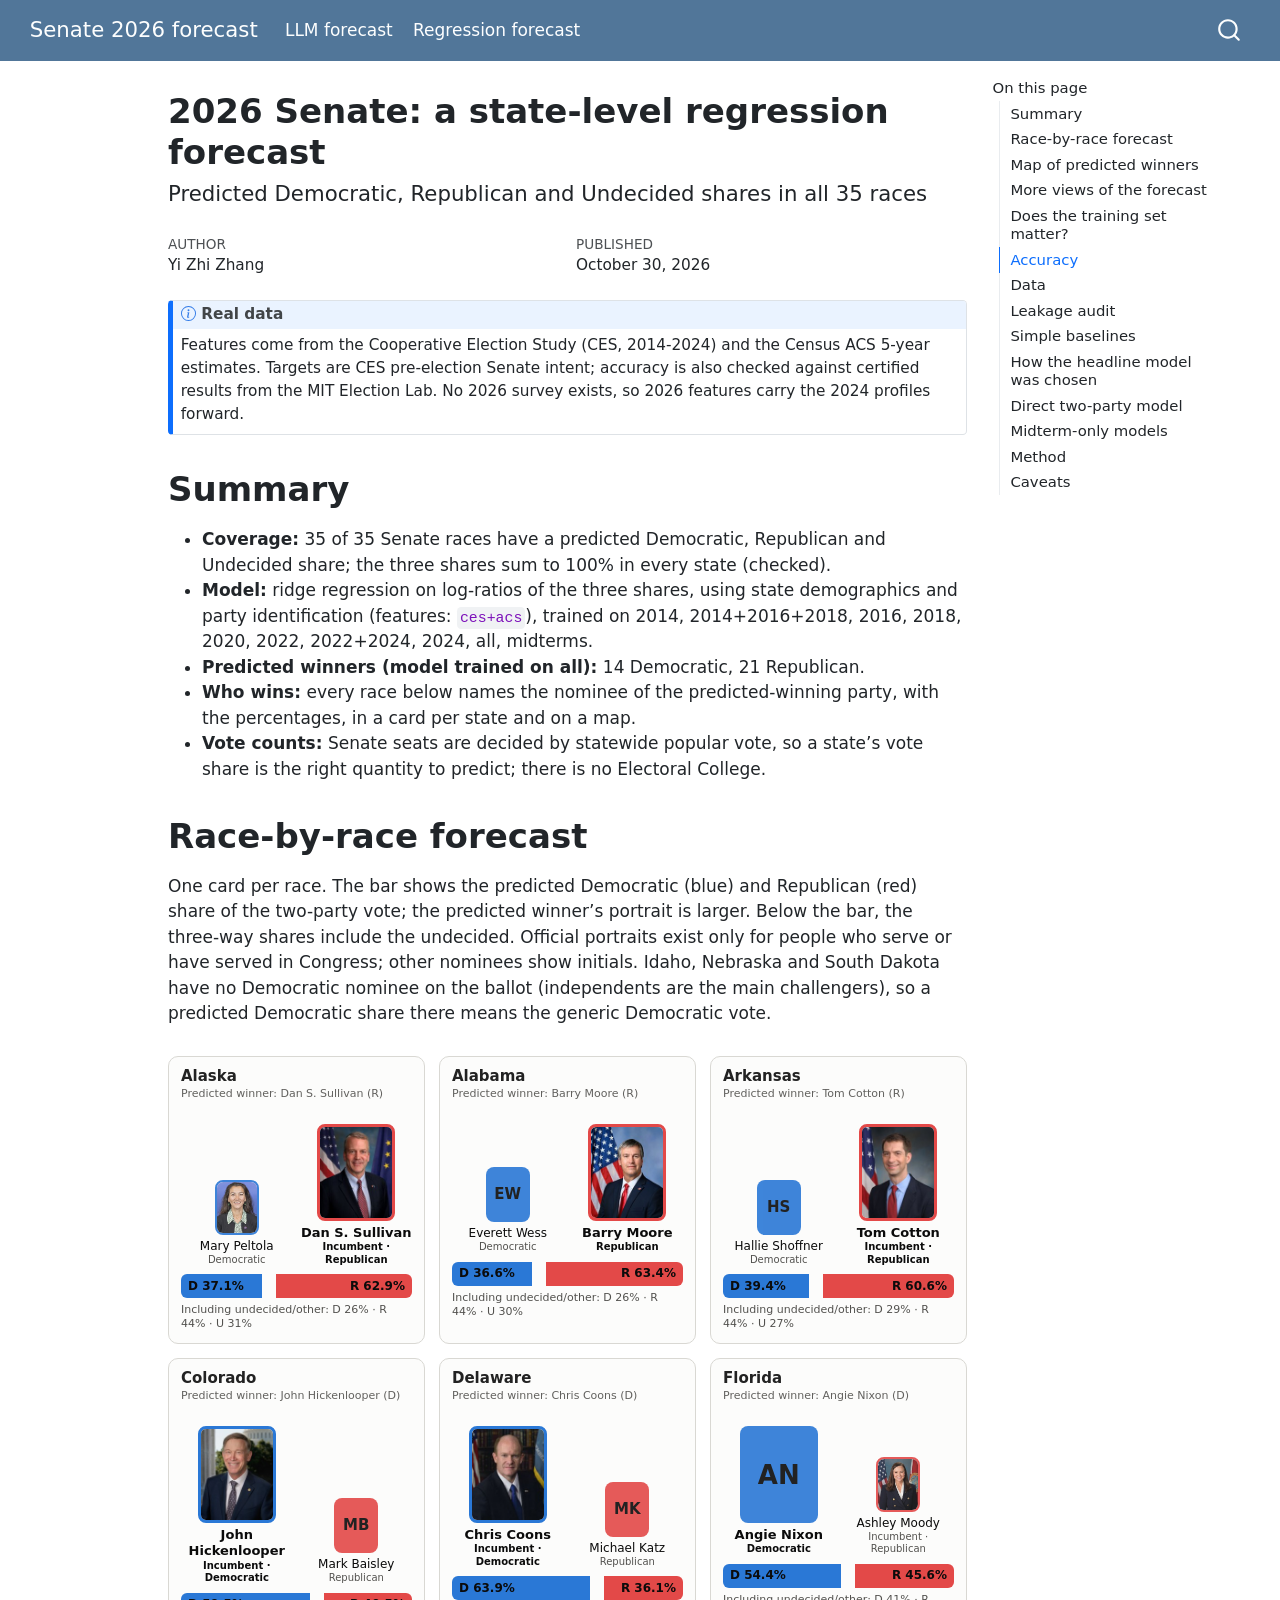
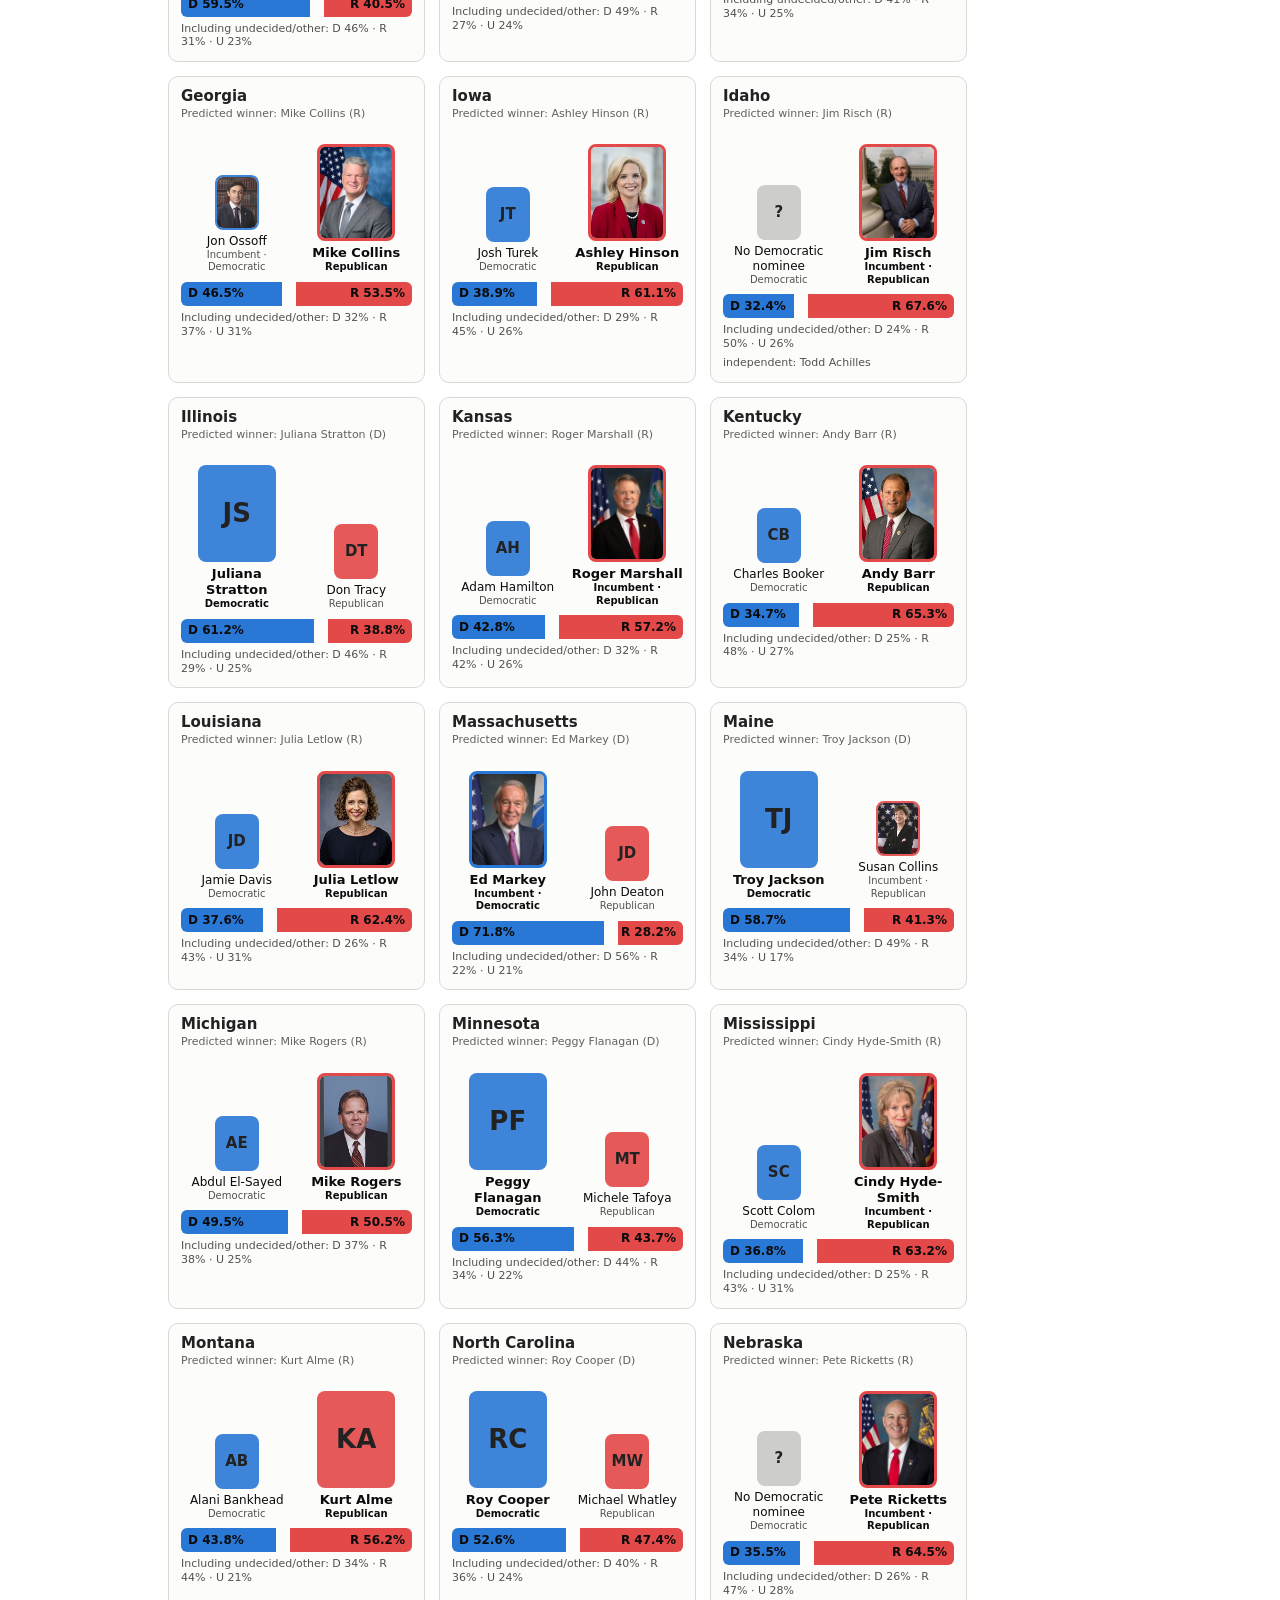
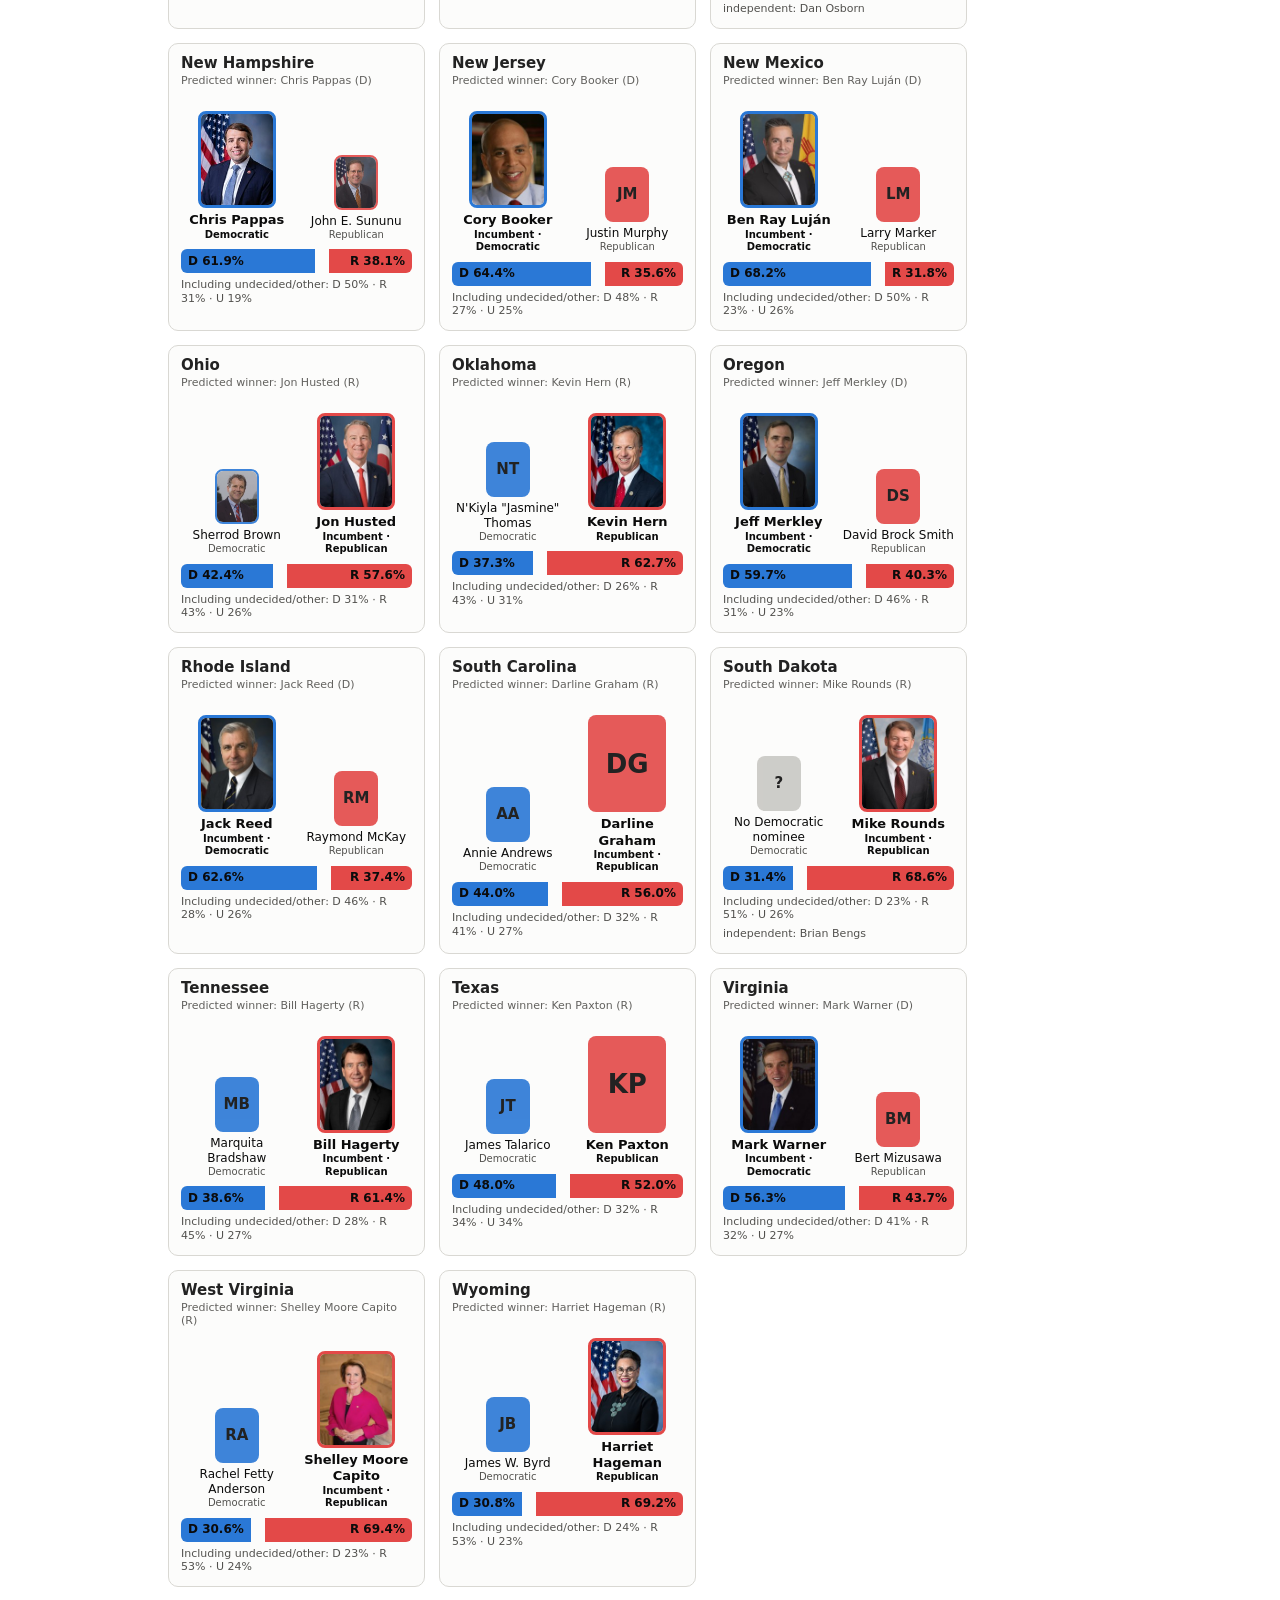
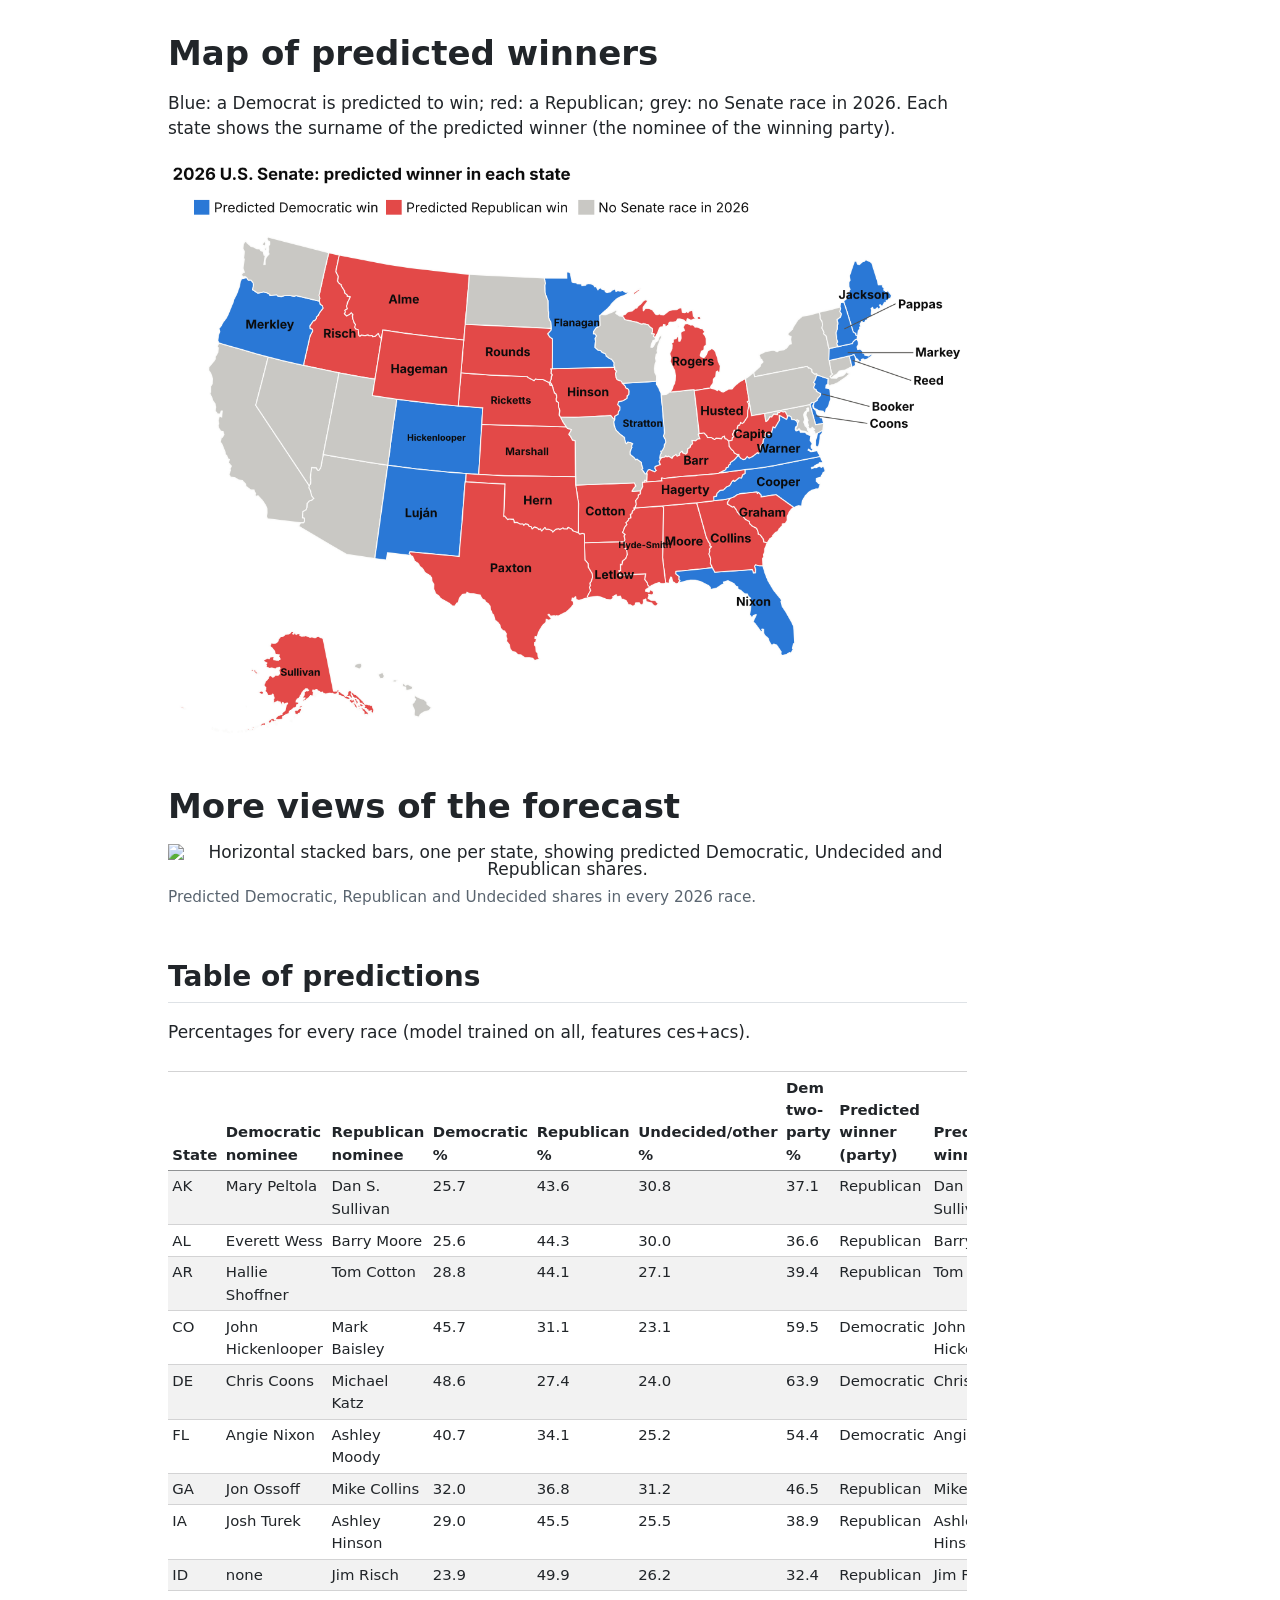
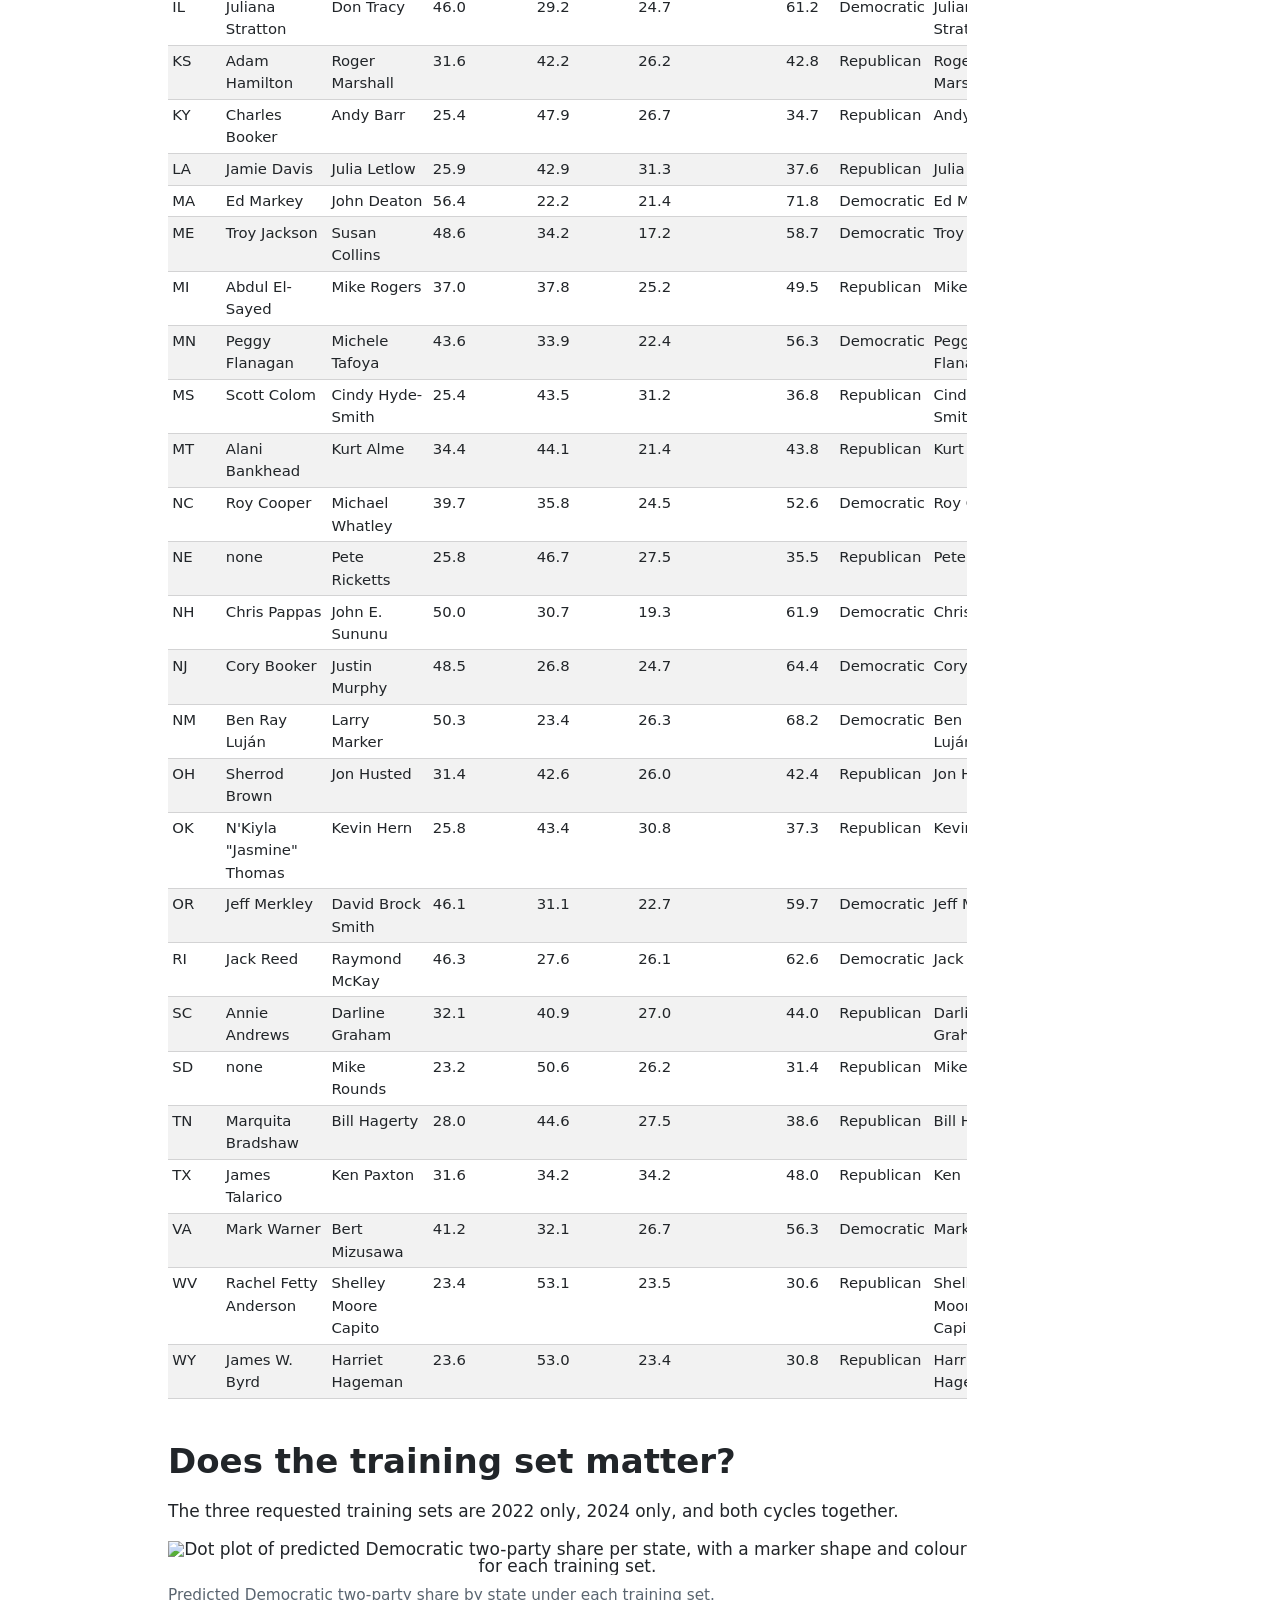
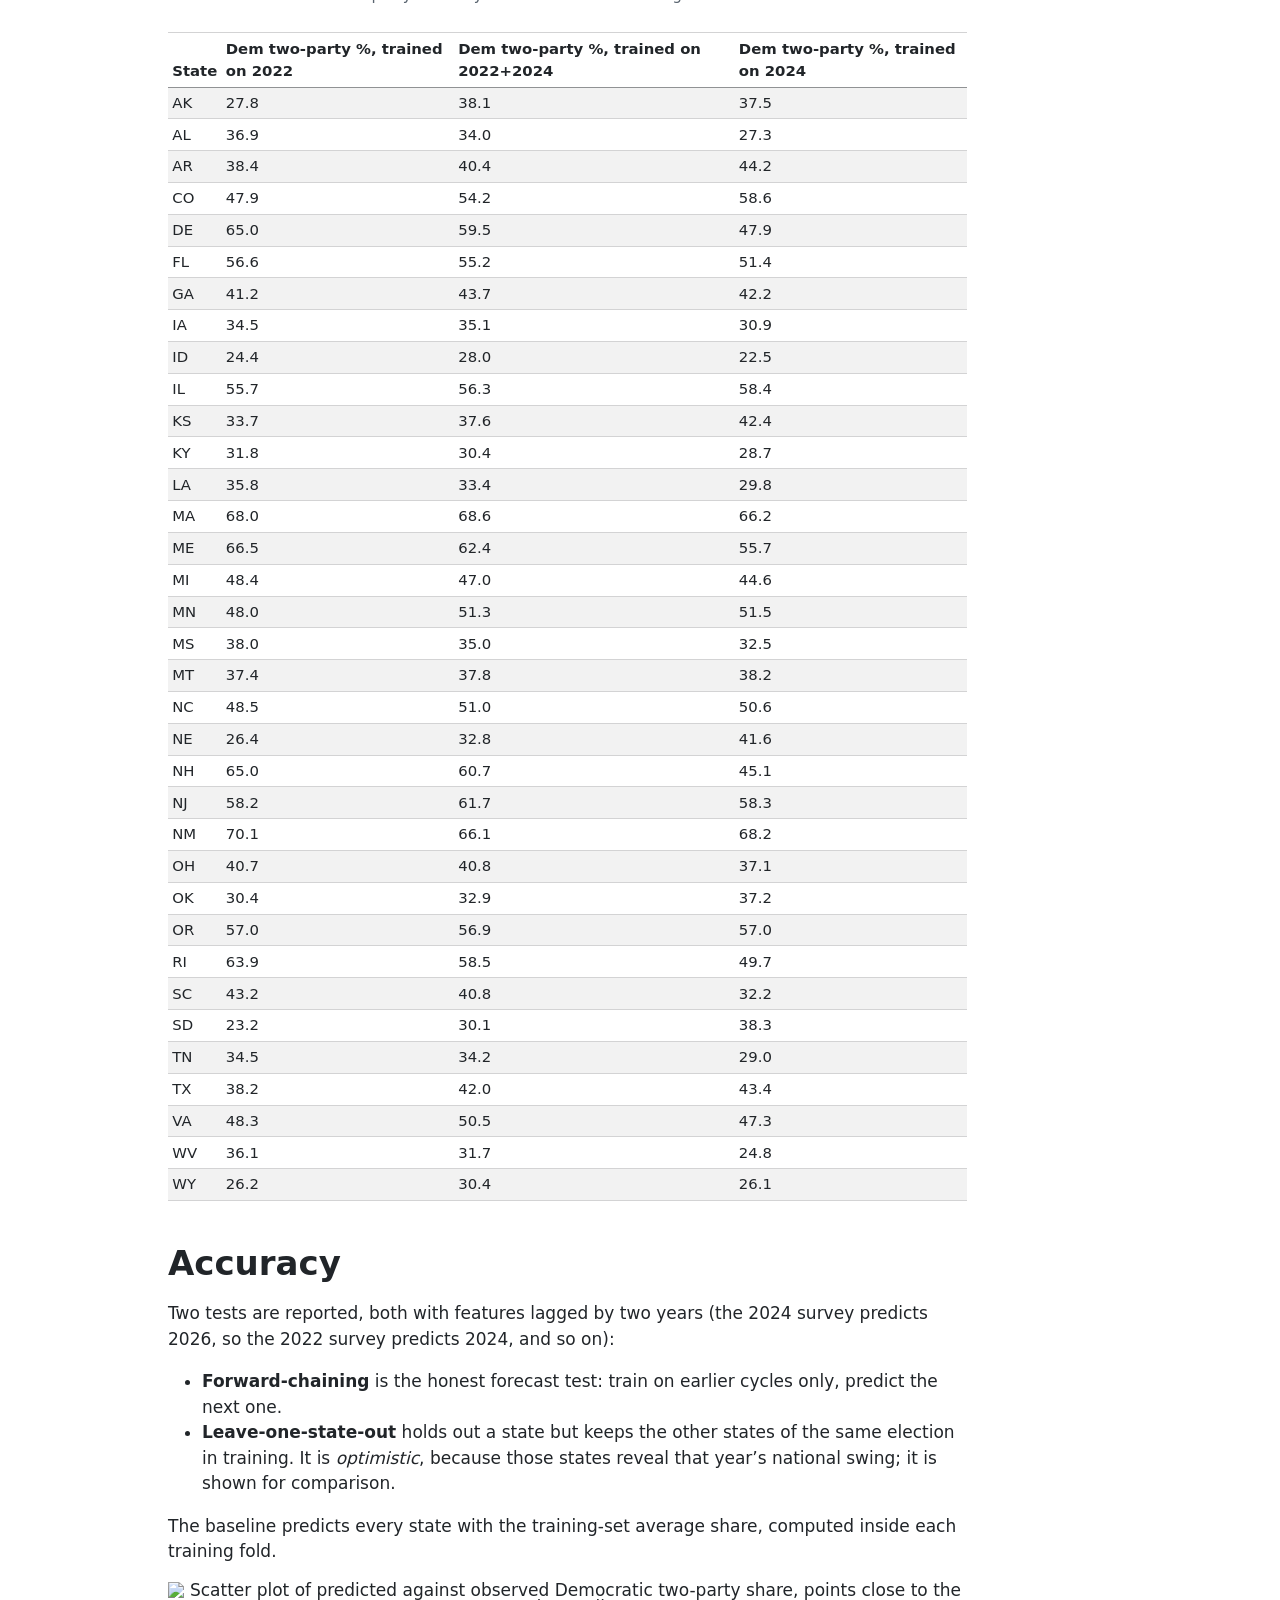
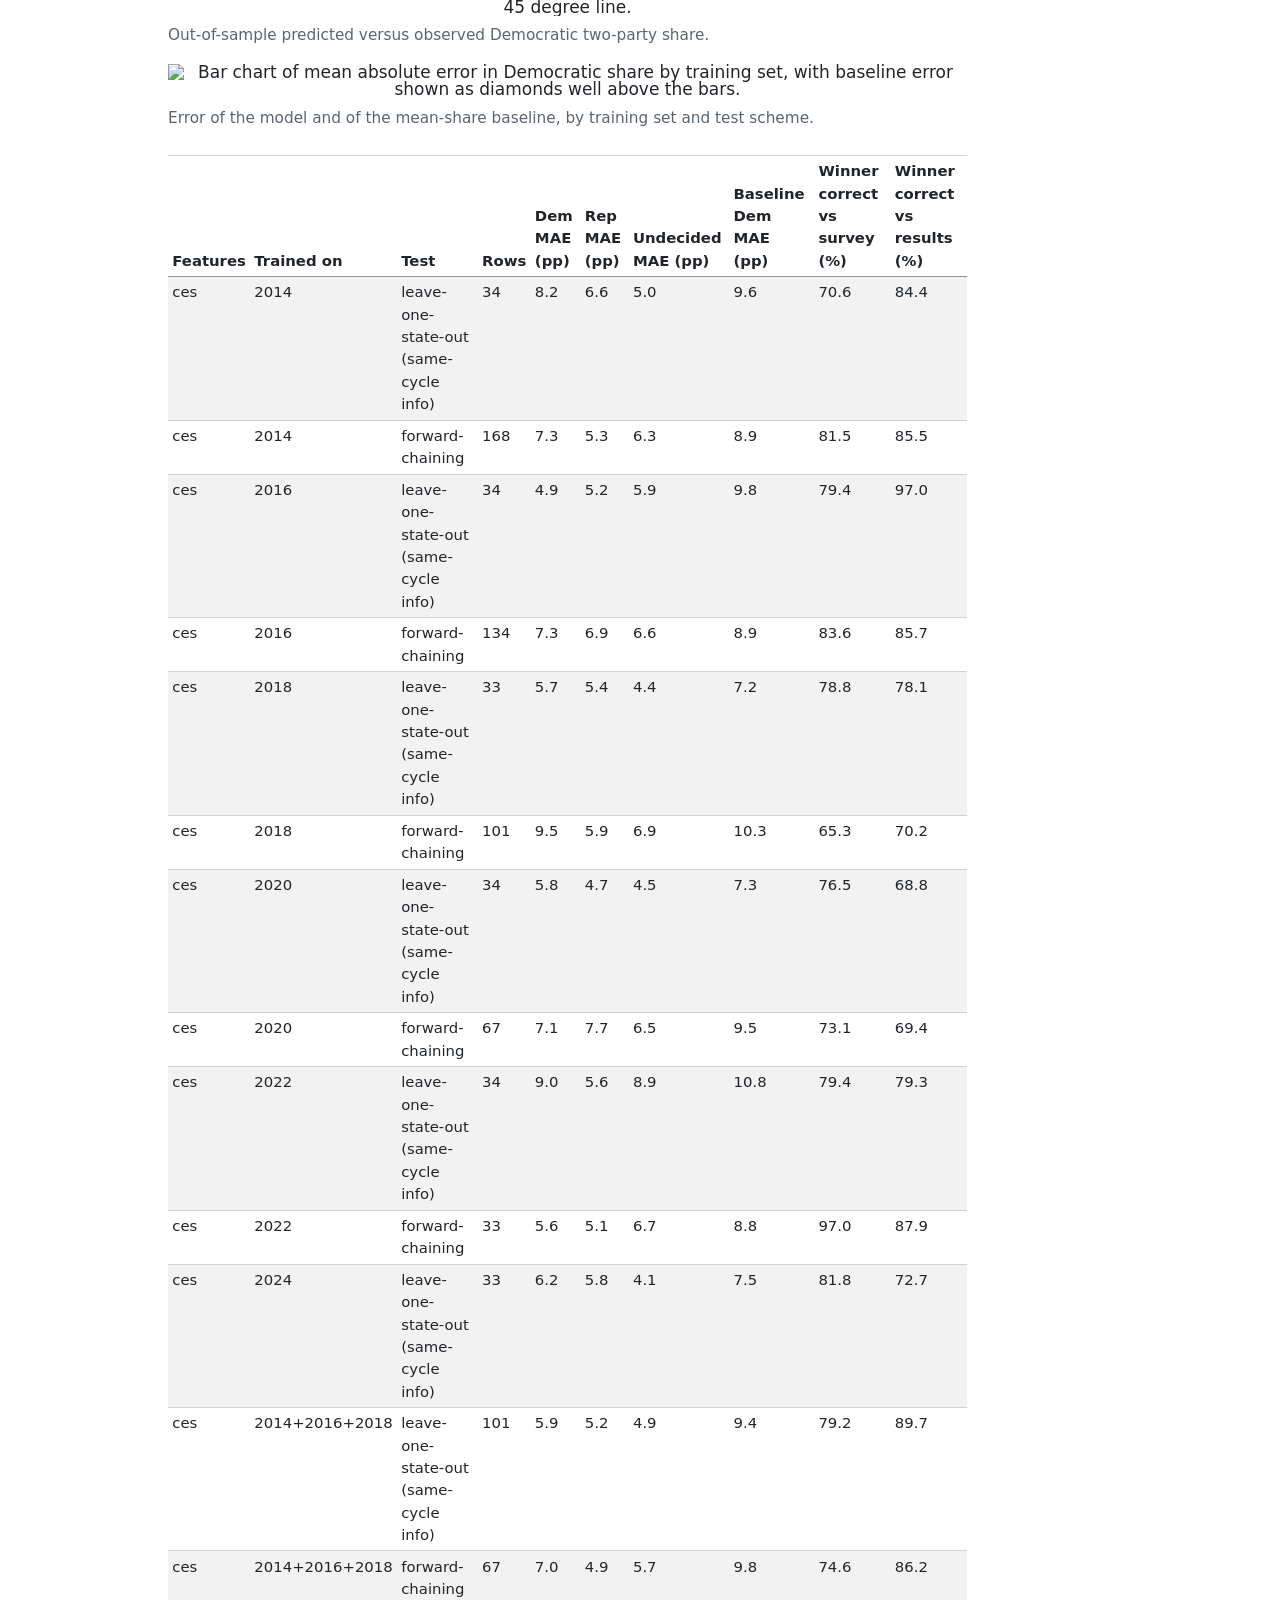
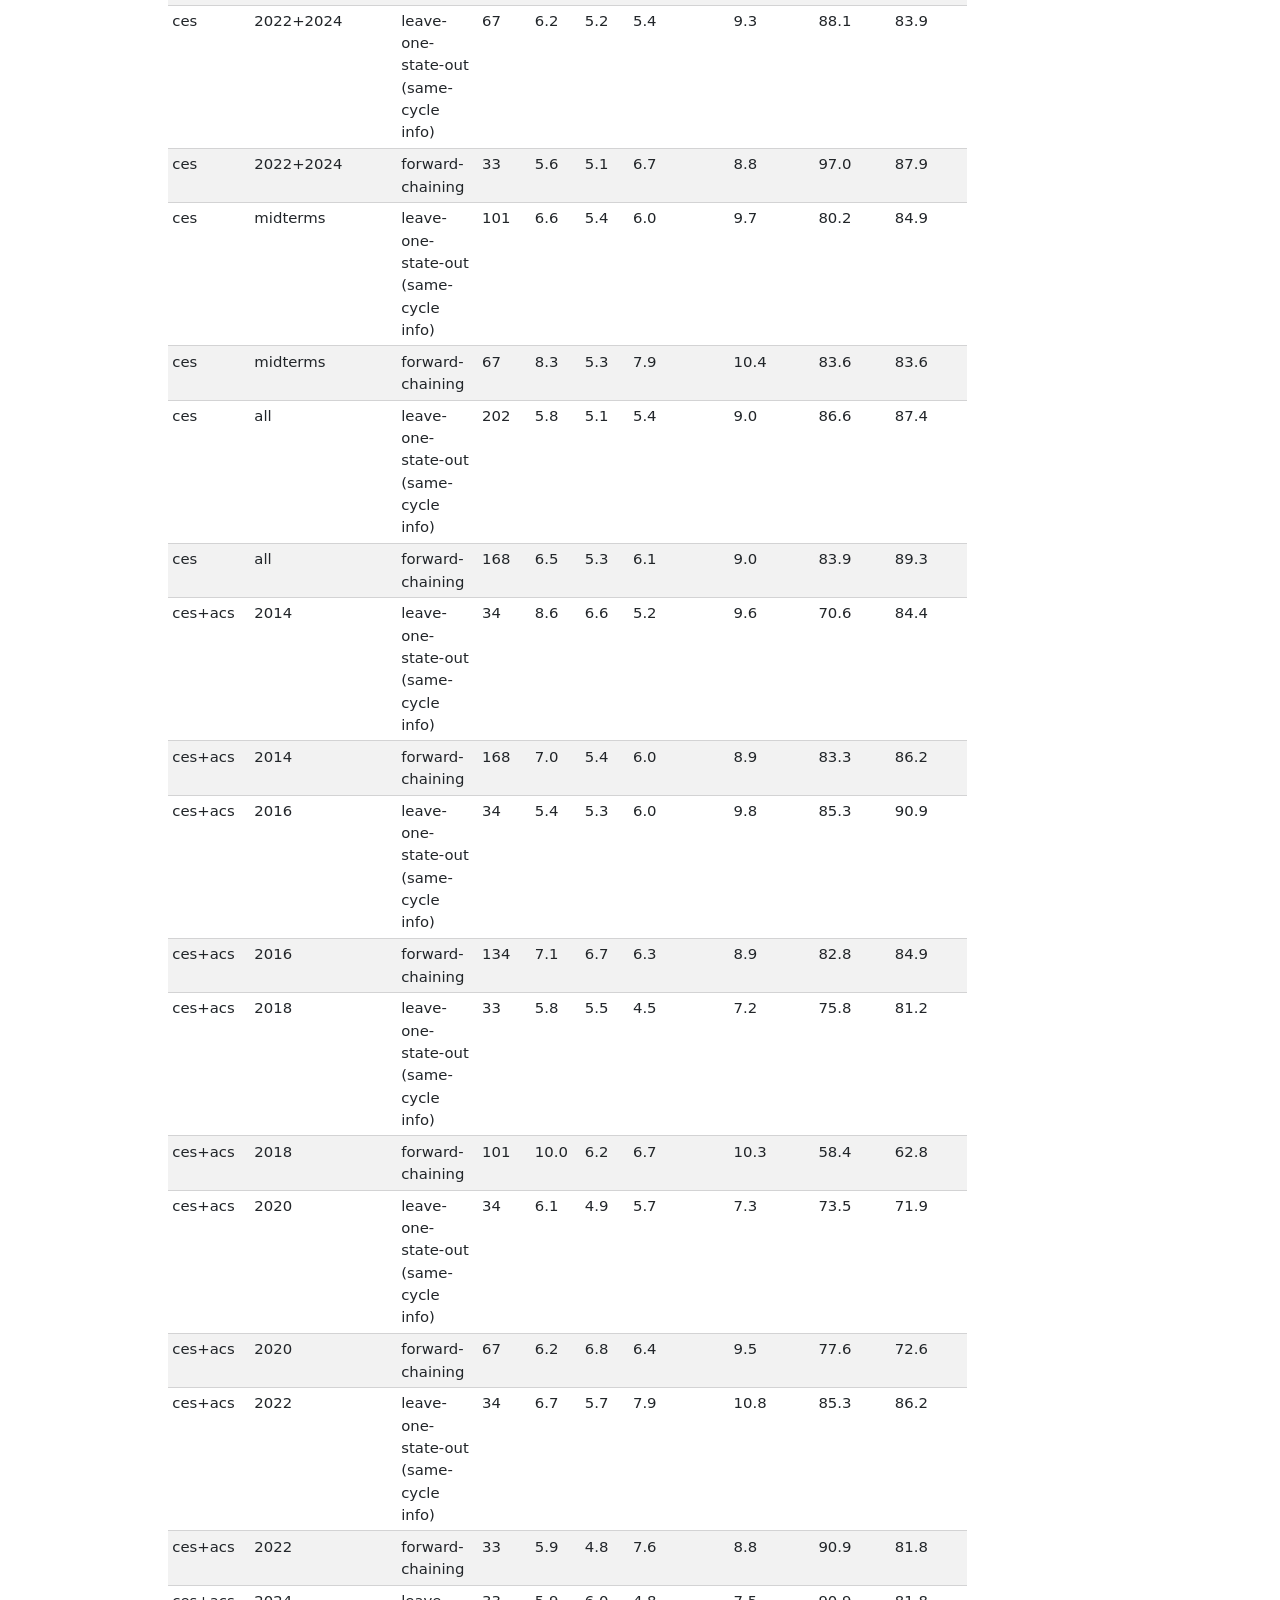
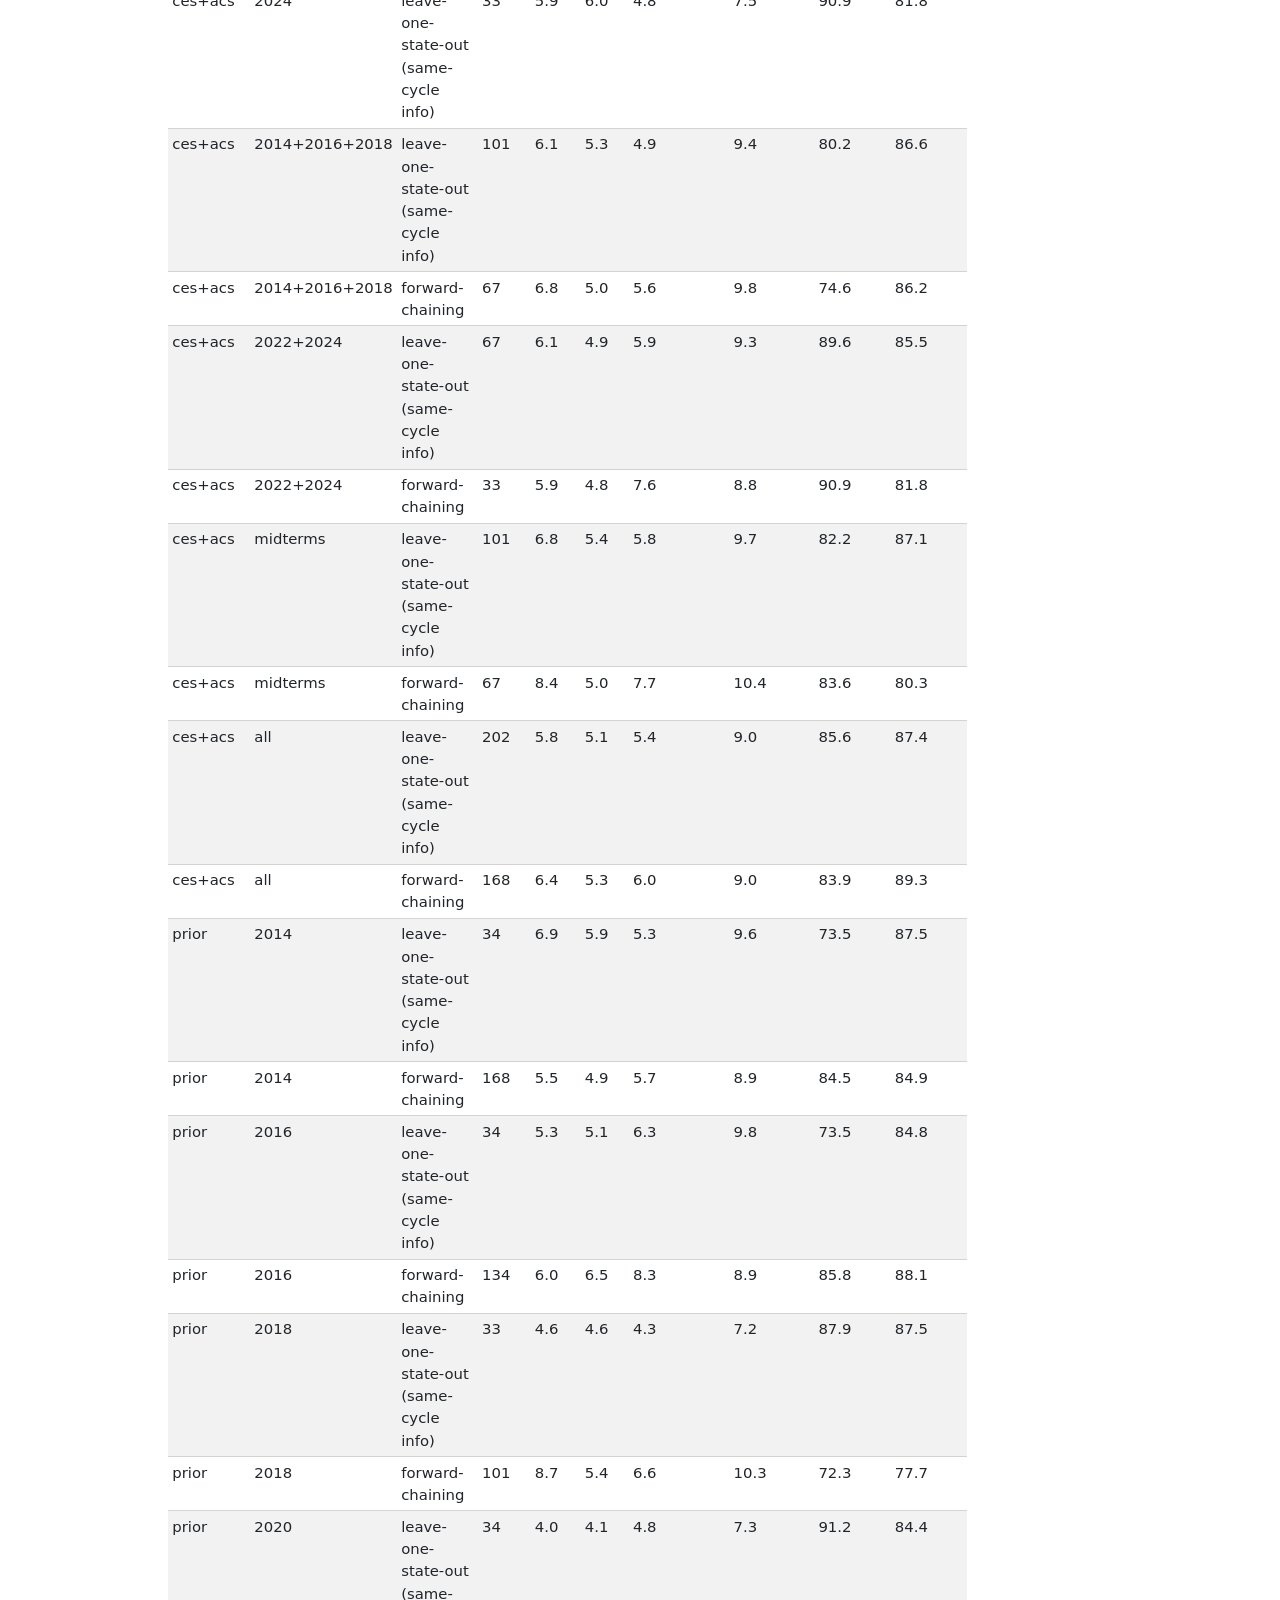
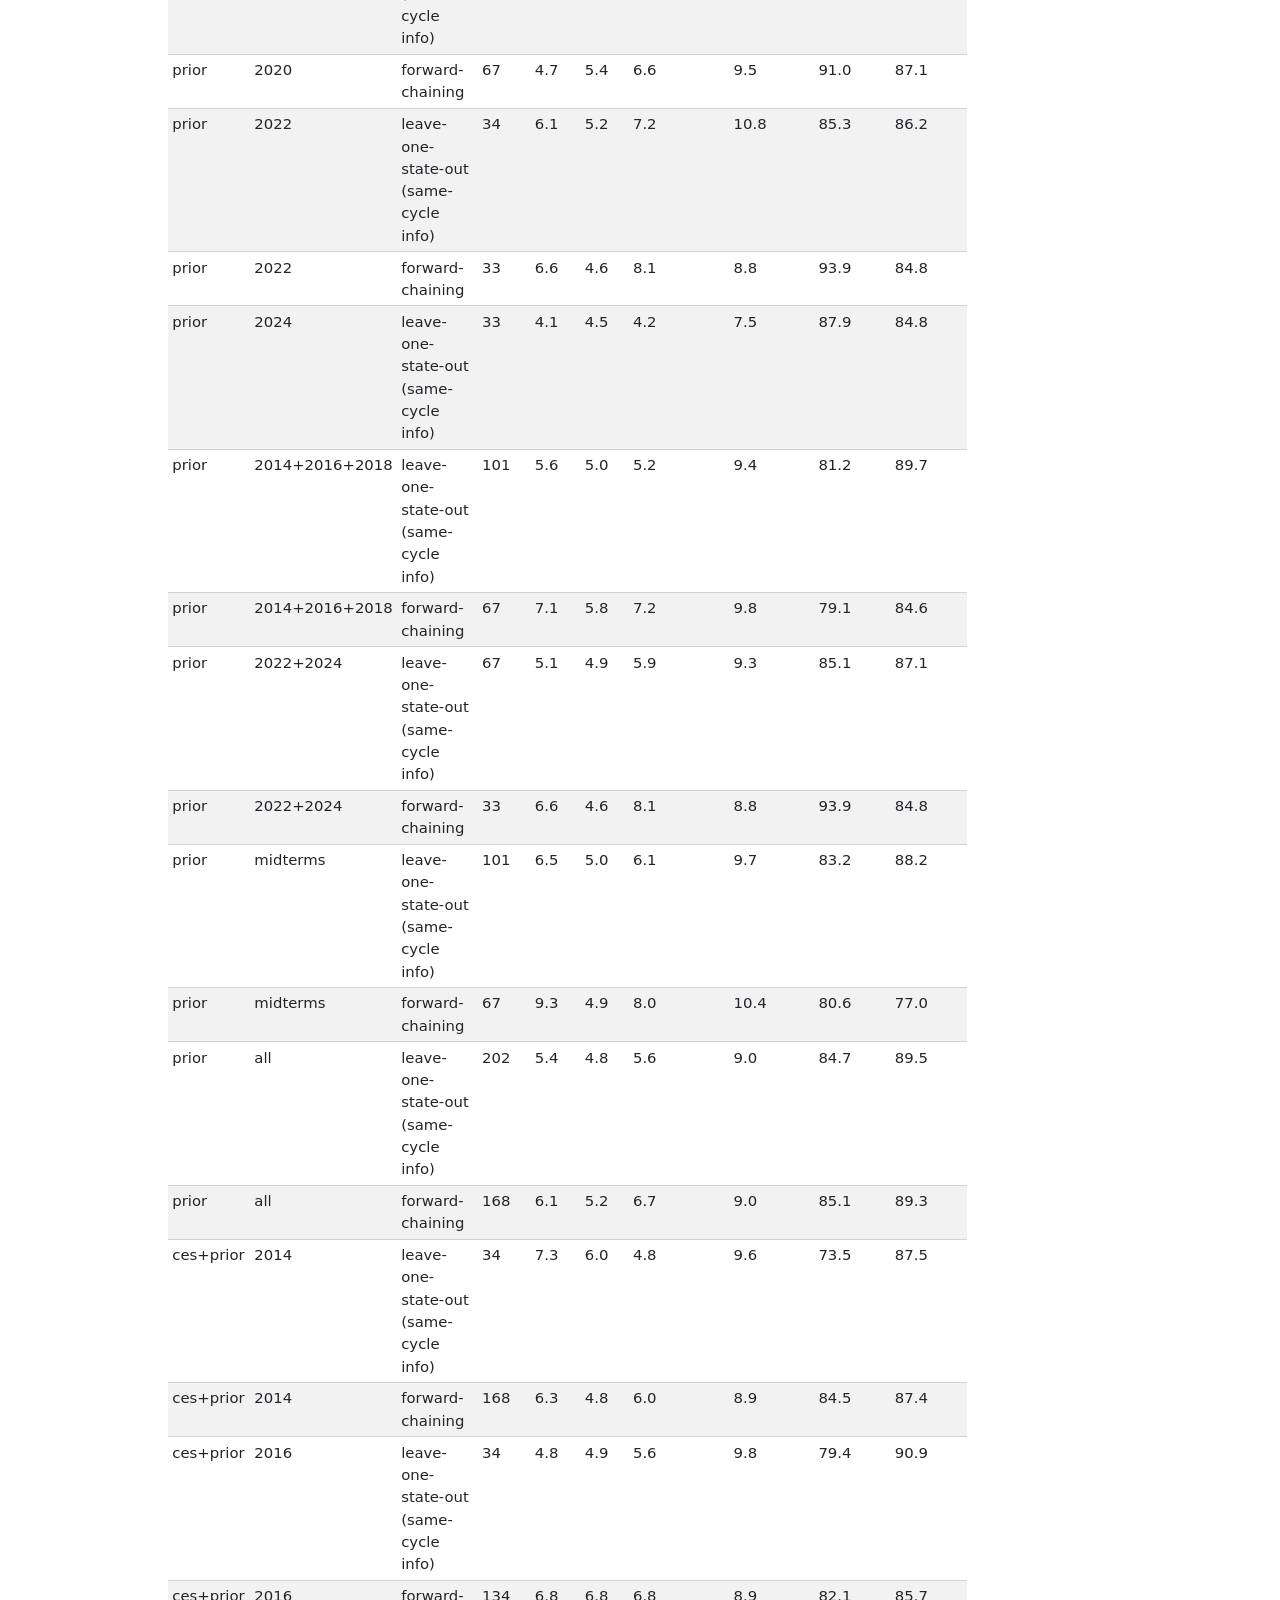
==== commit 4086fab6: "Add direct two-party model, 2026 candidate names and portraits, race cards and winner map; update do" ====
--- a/docs/regression.html
+++ b/docs/regression.html
@@ -124,7 +124,9 @@
    
   <ul>
   <li><a href="#summary" id="toc-summary" class="nav-link active" data-scroll-target="#summary">Summary</a></li>
-  <li><a href="#forecast" id="toc-forecast" class="nav-link" data-scroll-target="#forecast">Forecast</a>
+  <li><a href="#race-by-race-forecast" id="toc-race-by-race-forecast" class="nav-link" data-scroll-target="#race-by-race-forecast">Race-by-race forecast</a></li>
+  <li><a href="#map-of-predicted-winners" id="toc-map-of-predicted-winners" class="nav-link" data-scroll-target="#map-of-predicted-winners">Map of predicted winners</a></li>
+  <li><a href="#more-views-of-the-forecast" id="toc-more-views-of-the-forecast" class="nav-link" data-scroll-target="#more-views-of-the-forecast">More views of the forecast</a>
   <ul class="collapse">
   <li><a href="#table-of-predictions" id="toc-table-of-predictions" class="nav-link" data-scroll-target="#table-of-predictions">Table of predictions</a></li>
   </ul></li>
@@ -141,6 +143,7 @@
   <li><a href="#previous-results-as-features" id="toc-previous-results-as-features" class="nav-link" data-scroll-target="#previous-results-as-features">Previous results as features</a></li>
   </ul></li>
   <li><a href="#how-the-headline-model-was-chosen" id="toc-how-the-headline-model-was-chosen" class="nav-link" data-scroll-target="#how-the-headline-model-was-chosen">How the headline model was chosen</a></li>
+  <li><a href="#direct-two-party-model" id="toc-direct-two-party-model" class="nav-link" data-scroll-target="#direct-two-party-model">Direct two-party model</a></li>
   <li><a href="#midterm-only-models" id="toc-midterm-only-models" class="nav-link" data-scroll-target="#midterm-only-models">Midterm-only models</a></li>
   <li><a href="#method" id="toc-method" class="nav-link" data-scroll-target="#method">Method</a></li>
   <li><a href="#caveats" id="toc-caveats" class="nav-link" data-scroll-target="#caveats">Caveats</a></li>
@@ -201,26 +204,98 @@
 <li><strong>Coverage:</strong> 35 of 35 Senate races have a predicted Democratic, Republican and Undecided share; the three shares sum to 100% in every state (checked).</li>
 <li><strong>Model:</strong> ridge regression on log-ratios of the three shares, using state demographics and party identification (features: <code>ces+acs</code>), trained on 2014, 2014+2016+2018, 2016, 2018, 2020, 2022, 2022+2024, 2024, all, midterms.</li>
 <li><strong>Predicted winners (model trained on all):</strong> 14 Democratic, 21 Republican.</li>
+<li><strong>Who wins:</strong> every race below names the nominee of the predicted-winning party, with the percentages, in a card per state and on a map.</li>
 <li><strong>Vote counts:</strong> Senate seats are decided by statewide popular vote, so a state’s vote share is the right quantity to predict; there is no Electoral College.</li>
 </ul>
 </section>
-<section id="forecast" class="level1">
-<h1>Forecast</h1>
-<div id="475c4b2c" class="cell" data-execution_count="4">
-<div class="cell-output cell-output-display" data-execution_count="4">
+<section id="race-by-race-forecast" class="level1">
+<h1>Race-by-race forecast</h1>
+<p>One card per race. The bar shows the predicted Democratic (blue) and Republican (red) share of the two-party vote; the predicted winner’s portrait is larger. Below the bar, the three-way shares include the undecided. Official portraits exist only for people who serve or have served in Congress; other nominees show initials. Idaho, Nebraska and South Dakota have no Democratic nominee on the ballot (independents are the main challengers), so a predicted Democratic share there means the generic Democratic vote.</p>
+<div id="b18fdeb2" class="cell" data-execution_count="4">
+<div class="cell-output cell-output-display">
+
+<style>
+.race-grid{display:grid;grid-template-columns:repeat(3,minmax(0,1fr));gap:14px;margin:12px 0}
+@media (max-width:900px){.race-grid{grid-template-columns:repeat(2,minmax(0,1fr))}}
+@media (max-width:560px){.race-grid{grid-template-columns:minmax(0,1fr)}}
+.race-card{border:1px solid #d9d8d3;border-radius:10px;padding:10px 12px 12px;background:#fcfcfb;color:#0b0b0b;font-size:13px;line-height:1.25}
+.race-card h4{margin:0 0 6px;font-size:15px;font-weight:700;line-height:1.2}
+.race-card h4 small{display:block;font-weight:400;color:#52514e;font-size:11px;margin-top:2px}
+.people{display:flex;justify-content:space-between;align-items:flex-end;gap:8px;min-height:104px}
+.person{width:50%;text-align:center}
+.person .nm{margin-top:4px;font-size:12px}
+.person.win .nm{font-weight:700;font-size:13px}
+.person .tag{display:block;font-size:10px;color:#52514e}
+.person.win .tag{color:#0b0b0b;font-weight:700}
+.pic{display:inline-block;border-radius:8px;object-fit:cover;background:#ecebe7}
+.pic.big{width:78px;height:97px;border:3px solid var(--c)}
+.pic.small{width:44px;height:55px;border:2px solid var(--c);opacity:.9}
+.badge{display:inline-flex;align-items:center;justify-content:center;border-radius:8px;font-weight:700;color:#0b0b0b;background:var(--c);opacity:.9}
+.badge.big{width:78px;height:97px;font-size:26px}
+.badge.small{width:44px;height:55px;font-size:15px}
+.bar{display:flex;height:24px;border-radius:6px;overflow:hidden;margin-top:8px;font-weight:700;font-size:12px}
+.bar span{display:flex;align-items:center;padding:0 7px;color:#0b0b0b;white-space:nowrap}
+.bar .d{background:#2a78d6}.bar .r{background:#e34948;justify-content:flex-end}
+.bar .gap{width:2px;background:#fcfcfb}
+.meta{margin-top:5px;font-size:11px;color:#52514e;display:flex;justify-content:space-between;gap:6px}
+</style>
+
+<div class="race-grid">
+<div class="race-card" aria-label="Alaska Senate race"><h4 class="anchored" data-anchor-id="race-by-race-forecast">Alaska<small>Predicted winner: Dan S. Sullivan (R)</small></h4><div class="people"><div class="person"><img class="pic small" style="--c:#2a78d6" src="[data-uri]" alt="Official portrait of Mary Peltola"><div class="nm">Mary Peltola</div><span class="tag">Democratic</span></div><div class="person win"><img class="pic big" style="--c:#e34948" src="[data-uri]" alt="Official portrait of Dan S. Sullivan"><div class="nm">Dan S. Sullivan</div><span class="tag">Incumbent · Republican</span></div></div><div class="bar" role="img" aria-label="Democratic 37.1 percent, Republican 62.9 percent of the two-party vote"><span class="d" style="width:37.06%">D 37.1%</span><span class="gap"></span><span class="r" style="width:62.94%">R 62.9%</span></div><div class="meta"><span>Including undecided/other: D 26% · R 44% · U 31%</span></div></div>
+<div class="race-card" aria-label="Alabama Senate race"><h4 class="anchored">Alabama<small>Predicted winner: Barry Moore (R)</small></h4><div class="people"><div class="person"><span class="badge small" style="--c:#2a78d6" role="img" aria-label="Everett Wess">EW</span><div class="nm">Everett Wess</div><span class="tag">Democratic</span></div><div class="person win"><img class="pic big" style="--c:#e34948" src="[data-uri]" alt="Official portrait of Barry Moore"><div class="nm">Barry Moore</div><span class="tag">Republican</span></div></div><div class="bar" role="img" aria-label="Democratic 36.6 percent, Republican 63.4 percent of the two-party vote"><span class="d" style="width:36.62%">D 36.6%</span><span class="gap"></span><span class="r" style="width:63.38%">R 63.4%</span></div><div class="meta"><span>Including undecided/other: D 26% · R 44% · U 30%</span></div></div>
+<div class="race-card" aria-label="Arkansas Senate race"><h4 class="anchored">Arkansas<small>Predicted winner: Tom Cotton (R)</small></h4><div class="people"><div class="person"><span class="badge small" style="--c:#2a78d6" role="img" aria-label="Hallie Shoffner">HS</span><div class="nm">Hallie Shoffner</div><span class="tag">Democratic</span></div><div class="person win"><img class="pic big" style="--c:#e34948" src="[data-uri]" alt="Official portrait of Tom Cotton"><div class="nm">Tom Cotton</div><span class="tag">Incumbent · Republican</span></div></div><div class="bar" role="img" aria-label="Democratic 39.4 percent, Republican 60.6 percent of the two-party vote"><span class="d" style="width:39.45%">D 39.4%</span><span class="gap"></span><span class="r" style="width:60.55%">R 60.6%</span></div><div class="meta"><span>Including undecided/other: D 29% · R 44% · U 27%</span></div></div>
+<div class="race-card" aria-label="Colorado Senate race"><h4 class="anchored">Colorado<small>Predicted winner: John Hickenlooper (D)</small></h4><div class="people"><div class="person win"><img class="pic big" style="--c:#2a78d6" src="[data-uri]" alt="Official portrait of John Hickenlooper"><div class="nm">John Hickenlooper</div><span class="tag">Incumbent · Democratic</span></div><div class="person"><span class="badge small" style="--c:#e34948" role="img" aria-label="Mark Baisley">MB</span><div class="nm">Mark Baisley</div><span class="tag">Republican</span></div></div><div class="bar" role="img" aria-label="Democratic 59.5 percent, Republican 40.5 percent of the two-party vote"><span class="d" style="width:59.50%">D 59.5%</span><span class="gap"></span><span class="r" style="width:40.50%">R 40.5%</span></div><div class="meta"><span>Including undecided/other: D 46% · R 31% · U 23%</span></div></div>
+<div class="race-card" aria-label="Delaware Senate race"><h4 class="anchored">Delaware<small>Predicted winner: Chris Coons (D)</small></h4><div class="people"><div class="person win"><img class="pic big" style="--c:#2a78d6" src="[data-uri]" alt="Official portrait of Chris Coons"><div class="nm">Chris Coons</div><span class="tag">Incumbent · Democratic</span></div><div class="person"><span class="badge small" style="--c:#e34948" role="img" aria-label="Michael Katz">MK</span><div class="nm">Michael Katz</div><span class="tag">Republican</span></div></div><div class="bar" role="img" aria-label="Democratic 63.9 percent, Republican 36.1 percent of the two-party vote"><span class="d" style="width:63.92%">D 63.9%</span><span class="gap"></span><span class="r" style="width:36.08%">R 36.1%</span></div><div class="meta"><span>Including undecided/other: D 49% · R 27% · U 24%</span></div></div>
+<div class="race-card" aria-label="Florida Senate race"><h4 class="anchored">Florida<small>Predicted winner: Angie Nixon (D)</small></h4><div class="people"><div class="person win"><span class="badge big" style="--c:#2a78d6" role="img" aria-label="Angie Nixon">AN</span><div class="nm">Angie Nixon</div><span class="tag">Democratic</span></div><div class="person"><img class="pic small" style="--c:#e34948" src="[data-uri]" alt="Official portrait of Ashley Moody"><div class="nm">Ashley Moody</div><span class="tag">Incumbent · Republican</span></div></div><div class="bar" role="img" aria-label="Democratic 54.4 percent, Republican 45.6 percent of the two-party vote"><span class="d" style="width:54.40%">D 54.4%</span><span class="gap"></span><span class="r" style="width:45.60%">R 45.6%</span></div><div class="meta"><span>Including undecided/other: D 41% · R 34% · U 25%</span></div></div>
+<div class="race-card" aria-label="Georgia Senate race"><h4 class="anchored">Georgia<small>Predicted winner: Mike Collins (R)</small></h4><div class="people"><div class="person"><img class="pic small" style="--c:#2a78d6" src="[data-uri]" alt="Official portrait of Jon Ossoff"><div class="nm">Jon Ossoff</div><span class="tag">Incumbent · Democratic</span></div><div class="person win"><img class="pic big" style="--c:#e34948" src="[data-uri]" alt="Official portrait of Mike Collins"><div class="nm">Mike Collins</div><span class="tag">Republican</span></div></div><div class="bar" role="img" aria-label="Democratic 46.5 percent, Republican 53.5 percent of the two-party vote"><span class="d" style="width:46.51%">D 46.5%</span><span class="gap"></span><span class="r" style="width:53.49%">R 53.5%</span></div><div class="meta"><span>Including undecided/other: D 32% · R 37% · U 31%</span></div></div>
+<div class="race-card" aria-label="Iowa Senate race"><h4 class="anchored">Iowa<small>Predicted winner: Ashley Hinson (R)</small></h4><div class="people"><div class="person"><span class="badge small" style="--c:#2a78d6" role="img" aria-label="Josh Turek">JT</span><div class="nm">Josh Turek</div><span class="tag">Democratic</span></div><div class="person win"><img class="pic big" style="--c:#e34948" src="[data-uri]" alt="Official portrait of Ashley Hinson"><div class="nm">Ashley Hinson</div><span class="tag">Republican</span></div></div><div class="bar" role="img" aria-label="Democratic 38.9 percent, Republican 61.1 percent of the two-party vote"><span class="d" style="width:38.92%">D 38.9%</span><span class="gap"></span><span class="r" style="width:61.08%">R 61.1%</span></div><div class="meta"><span>Including undecided/other: D 29% · R 45% · U 26%</span></div></div>
+<div class="race-card" aria-label="Idaho Senate race"><h4 class="anchored">Idaho<small>Predicted winner: Jim Risch (R)</small></h4><div class="people"><div class="person"><span class="badge small" style="--c:#c9c8c4">?</span><div class="nm">No Democratic nominee</div><span class="tag">Democratic</span></div><div class="person win"><img class="pic big" style="--c:#e34948" src="[data-uri]" alt="Official portrait of Jim Risch"><div class="nm">Jim Risch</div><span class="tag">Incumbent · Republican</span></div></div><div class="bar" role="img" aria-label="Democratic 32.4 percent, Republican 67.6 percent of the two-party vote"><span class="d" style="width:32.45%">D 32.4%</span><span class="gap"></span><span class="r" style="width:67.55%">R 67.6%</span></div><div class="meta"><span>Including undecided/other: D 24% · R 50% · U 26%</span></div><div class="meta"><span>independent: Todd Achilles</span></div></div>
+<div class="race-card" aria-label="Illinois Senate race"><h4 class="anchored">Illinois<small>Predicted winner: Juliana Stratton (D)</small></h4><div class="people"><div class="person win"><span class="badge big" style="--c:#2a78d6" role="img" aria-label="Juliana Stratton">JS</span><div class="nm">Juliana Stratton</div><span class="tag">Democratic</span></div><div class="person"><span class="badge small" style="--c:#e34948" role="img" aria-label="Don Tracy">DT</span><div class="nm">Don Tracy</div><span class="tag">Republican</span></div></div><div class="bar" role="img" aria-label="Democratic 61.2 percent, Republican 38.8 percent of the two-party vote"><span class="d" style="width:61.16%">D 61.2%</span><span class="gap"></span><span class="r" style="width:38.84%">R 38.8%</span></div><div class="meta"><span>Including undecided/other: D 46% · R 29% · U 25%</span></div></div>
+<div class="race-card" aria-label="Kansas Senate race"><h4 class="anchored">Kansas<small>Predicted winner: Roger Marshall (R)</small></h4><div class="people"><div class="person"><span class="badge small" style="--c:#2a78d6" role="img" aria-label="Adam Hamilton">AH</span><div class="nm">Adam Hamilton</div><span class="tag">Democratic</span></div><div class="person win"><img class="pic big" style="--c:#e34948" src="[data-uri]" alt="Official portrait of Roger Marshall"><div class="nm">Roger Marshall</div><span class="tag">Incumbent · Republican</span></div></div><div class="bar" role="img" aria-label="Democratic 42.8 percent, Republican 57.2 percent of the two-party vote"><span class="d" style="width:42.82%">D 42.8%</span><span class="gap"></span><span class="r" style="width:57.18%">R 57.2%</span></div><div class="meta"><span>Including undecided/other: D 32% · R 42% · U 26%</span></div></div>
+<div class="race-card" aria-label="Kentucky Senate race"><h4 class="anchored">Kentucky<small>Predicted winner: Andy Barr (R)</small></h4><div class="people"><div class="person"><span class="badge small" style="--c:#2a78d6" role="img" aria-label="Charles Booker">CB</span><div class="nm">Charles Booker</div><span class="tag">Democratic</span></div><div class="person win"><img class="pic big" style="--c:#e34948" src="[data-uri]" alt="Official portrait of Andy Barr"><div class="nm">Andy Barr</div><span class="tag">Republican</span></div></div><div class="bar" role="img" aria-label="Democratic 34.7 percent, Republican 65.3 percent of the two-party vote"><span class="d" style="width:34.70%">D 34.7%</span><span class="gap"></span><span class="r" style="width:65.30%">R 65.3%</span></div><div class="meta"><span>Including undecided/other: D 25% · R 48% · U 27%</span></div></div>
+<div class="race-card" aria-label="Louisiana Senate race"><h4 class="anchored">Louisiana<small>Predicted winner: Julia Letlow (R)</small></h4><div class="people"><div class="person"><span class="badge small" style="--c:#2a78d6" role="img" aria-label="Jamie Davis">JD</span><div class="nm">Jamie Davis</div><span class="tag">Democratic</span></div><div class="person win"><img class="pic big" style="--c:#e34948" src="[data-uri]" alt="Official portrait of Julia Letlow"><div class="nm">Julia Letlow</div><span class="tag">Republican</span></div></div><div class="bar" role="img" aria-label="Democratic 37.6 percent, Republican 62.4 percent of the two-party vote"><span class="d" style="width:37.61%">D 37.6%</span><span class="gap"></span><span class="r" style="width:62.39%">R 62.4%</span></div><div class="meta"><span>Including undecided/other: D 26% · R 43% · U 31%</span></div></div>
+<div class="race-card" aria-label="Massachusetts Senate race"><h4 class="anchored">Massachusetts<small>Predicted winner: Ed Markey (D)</small></h4><div class="people"><div class="person win"><img class="pic big" style="--c:#2a78d6" src="[data-uri]" alt="Official portrait of Ed Markey"><div class="nm">Ed Markey</div><span class="tag">Incumbent · Democratic</span></div><div class="person"><span class="badge small" style="--c:#e34948" role="img" aria-label="John Deaton">JD</span><div class="nm">John Deaton</div><span class="tag">Republican</span></div></div><div class="bar" role="img" aria-label="Democratic 71.8 percent, Republican 28.2 percent of the two-party vote"><span class="d" style="width:71.76%">D 71.8%</span><span class="gap"></span><span class="r" style="width:28.24%">R 28.2%</span></div><div class="meta"><span>Including undecided/other: D 56% · R 22% · U 21%</span></div></div>
+<div class="race-card" aria-label="Maine Senate race"><h4 class="anchored">Maine<small>Predicted winner: Troy Jackson (D)</small></h4><div class="people"><div class="person win"><span class="badge big" style="--c:#2a78d6" role="img" aria-label="Troy Jackson">TJ</span><div class="nm">Troy Jackson</div><span class="tag">Democratic</span></div><div class="person"><img class="pic small" style="--c:#e34948" src="[data-uri]" alt="Official portrait of Susan Collins"><div class="nm">Susan Collins</div><span class="tag">Incumbent · Republican</span></div></div><div class="bar" role="img" aria-label="Democratic 58.7 percent, Republican 41.3 percent of the two-party vote"><span class="d" style="width:58.73%">D 58.7%</span><span class="gap"></span><span class="r" style="width:41.27%">R 41.3%</span></div><div class="meta"><span>Including undecided/other: D 49% · R 34% · U 17%</span></div></div>
+<div class="race-card" aria-label="Michigan Senate race"><h4 class="anchored">Michigan<small>Predicted winner: Mike Rogers (R)</small></h4><div class="people"><div class="person"><span class="badge small" style="--c:#2a78d6" role="img" aria-label="Abdul El-Sayed">AE</span><div class="nm">Abdul El-Sayed</div><span class="tag">Democratic</span></div><div class="person win"><img class="pic big" style="--c:#e34948" src="[data-uri]" alt="Official portrait of Mike Rogers"><div class="nm">Mike Rogers</div><span class="tag">Republican</span></div></div><div class="bar" role="img" aria-label="Democratic 49.5 percent, Republican 50.5 percent of the two-party vote"><span class="d" style="width:49.51%">D 49.5%</span><span class="gap"></span><span class="r" style="width:50.49%">R 50.5%</span></div><div class="meta"><span>Including undecided/other: D 37% · R 38% · U 25%</span></div></div>
+<div class="race-card" aria-label="Minnesota Senate race"><h4 class="anchored">Minnesota<small>Predicted winner: Peggy Flanagan (D)</small></h4><div class="people"><div class="person win"><span class="badge big" style="--c:#2a78d6" role="img" aria-label="Peggy Flanagan">PF</span><div class="nm">Peggy Flanagan</div><span class="tag">Democratic</span></div><div class="person"><span class="badge small" style="--c:#e34948" role="img" aria-label="Michele Tafoya">MT</span><div class="nm">Michele Tafoya</div><span class="tag">Republican</span></div></div><div class="bar" role="img" aria-label="Democratic 56.3 percent, Republican 43.7 percent of the two-party vote"><span class="d" style="width:56.27%">D 56.3%</span><span class="gap"></span><span class="r" style="width:43.73%">R 43.7%</span></div><div class="meta"><span>Including undecided/other: D 44% · R 34% · U 22%</span></div></div>
+<div class="race-card" aria-label="Mississippi Senate race"><h4 class="anchored">Mississippi<small>Predicted winner: Cindy Hyde-Smith (R)</small></h4><div class="people"><div class="person"><span class="badge small" style="--c:#2a78d6" role="img" aria-label="Scott Colom">SC</span><div class="nm">Scott Colom</div><span class="tag">Democratic</span></div><div class="person win"><img class="pic big" style="--c:#e34948" src="[data-uri]" alt="Official portrait of Cindy Hyde-Smith"><div class="nm">Cindy Hyde-Smith</div><span class="tag">Incumbent · Republican</span></div></div><div class="bar" role="img" aria-label="Democratic 36.8 percent, Republican 63.2 percent of the two-party vote"><span class="d" style="width:36.85%">D 36.8%</span><span class="gap"></span><span class="r" style="width:63.15%">R 63.2%</span></div><div class="meta"><span>Including undecided/other: D 25% · R 43% · U 31%</span></div></div>
+<div class="race-card" aria-label="Montana Senate race"><h4 class="anchored">Montana<small>Predicted winner: Kurt Alme (R)</small></h4><div class="people"><div class="person"><span class="badge small" style="--c:#2a78d6" role="img" aria-label="Alani Bankhead">AB</span><div class="nm">Alani Bankhead</div><span class="tag">Democratic</span></div><div class="person win"><span class="badge big" style="--c:#e34948" role="img" aria-label="Kurt Alme">KA</span><div class="nm">Kurt Alme</div><span class="tag">Republican</span></div></div><div class="bar" role="img" aria-label="Democratic 43.8 percent, Republican 56.2 percent of the two-party vote"><span class="d" style="width:43.84%">D 43.8%</span><span class="gap"></span><span class="r" style="width:56.16%">R 56.2%</span></div><div class="meta"><span>Including undecided/other: D 34% · R 44% · U 21%</span></div></div>
+<div class="race-card" aria-label="North Carolina Senate race"><h4 class="anchored">North Carolina<small>Predicted winner: Roy Cooper (D)</small></h4><div class="people"><div class="person win"><span class="badge big" style="--c:#2a78d6" role="img" aria-label="Roy Cooper">RC</span><div class="nm">Roy Cooper</div><span class="tag">Democratic</span></div><div class="person"><span class="badge small" style="--c:#e34948" role="img" aria-label="Michael Whatley">MW</span><div class="nm">Michael Whatley</div><span class="tag">Republican</span></div></div><div class="bar" role="img" aria-label="Democratic 52.6 percent, Republican 47.4 percent of the two-party vote"><span class="d" style="width:52.61%">D 52.6%</span><span class="gap"></span><span class="r" style="width:47.39%">R 47.4%</span></div><div class="meta"><span>Including undecided/other: D 40% · R 36% · U 24%</span></div></div>
+<div class="race-card" aria-label="Nebraska Senate race"><h4 class="anchored">Nebraska<small>Predicted winner: Pete Ricketts (R)</small></h4><div class="people"><div class="person"><span class="badge small" style="--c:#c9c8c4">?</span><div class="nm">No Democratic nominee</div><span class="tag">Democratic</span></div><div class="person win"><img class="pic big" style="--c:#e34948" src="[data-uri]" alt="Official portrait of Pete Ricketts"><div class="nm">Pete Ricketts</div><span class="tag">Incumbent · Republican</span></div></div><div class="bar" role="img" aria-label="Democratic 35.5 percent, Republican 64.5 percent of the two-party vote"><span class="d" style="width:35.54%">D 35.5%</span><span class="gap"></span><span class="r" style="width:64.46%">R 64.5%</span></div><div class="meta"><span>Including undecided/other: D 26% · R 47% · U 28%</span></div><div class="meta"><span>independent: Dan Osborn</span></div></div>
+<div class="race-card" aria-label="New Hampshire Senate race"><h4 class="anchored">New Hampshire<small>Predicted winner: Chris Pappas (D)</small></h4><div class="people"><div class="person win"><img class="pic big" style="--c:#2a78d6" src="[data-uri]" alt="Official portrait of Chris Pappas"><div class="nm">Chris Pappas</div><span class="tag">Democratic</span></div><div class="person"><img class="pic small" style="--c:#e34948" src="[data-uri]" alt="Official portrait of John E. Sununu"><div class="nm">John E. Sununu</div><span class="tag">Republican</span></div></div><div class="bar" role="img" aria-label="Democratic 61.9 percent, Republican 38.1 percent of the two-party vote"><span class="d" style="width:61.92%">D 61.9%</span><span class="gap"></span><span class="r" style="width:38.08%">R 38.1%</span></div><div class="meta"><span>Including undecided/other: D 50% · R 31% · U 19%</span></div></div>
+<div class="race-card" aria-label="New Jersey Senate race"><h4 class="anchored">New Jersey<small>Predicted winner: Cory Booker (D)</small></h4><div class="people"><div class="person win"><img class="pic big" style="--c:#2a78d6" src="[data-uri]" alt="Official portrait of Cory Booker"><div class="nm">Cory Booker</div><span class="tag">Incumbent · Democratic</span></div><div class="person"><span class="badge small" style="--c:#e34948" role="img" aria-label="Justin Murphy">JM</span><div class="nm">Justin Murphy</div><span class="tag">Republican</span></div></div><div class="bar" role="img" aria-label="Democratic 64.4 percent, Republican 35.6 percent of the two-party vote"><span class="d" style="width:64.36%">D 64.4%</span><span class="gap"></span><span class="r" style="width:35.64%">R 35.6%</span></div><div class="meta"><span>Including undecided/other: D 48% · R 27% · U 25%</span></div></div>
+<div class="race-card" aria-label="New Mexico Senate race"><h4 class="anchored">New Mexico<small>Predicted winner: Ben Ray Luján (D)</small></h4><div class="people"><div class="person win"><img class="pic big" style="--c:#2a78d6" src="[data-uri]" alt="Official portrait of Ben Ray Luján"><div class="nm">Ben Ray Luján</div><span class="tag">Incumbent · Democratic</span></div><div class="person"><span class="badge small" style="--c:#e34948" role="img" aria-label="Larry Marker">LM</span><div class="nm">Larry Marker</div><span class="tag">Republican</span></div></div><div class="bar" role="img" aria-label="Democratic 68.2 percent, Republican 31.8 percent of the two-party vote"><span class="d" style="width:68.20%">D 68.2%</span><span class="gap"></span><span class="r" style="width:31.80%">R 31.8%</span></div><div class="meta"><span>Including undecided/other: D 50% · R 23% · U 26%</span></div></div>
+<div class="race-card" aria-label="Ohio Senate race"><h4 class="anchored">Ohio<small>Predicted winner: Jon Husted (R)</small></h4><div class="people"><div class="person"><img class="pic small" style="--c:#2a78d6" src="[data-uri]" alt="Official portrait of Sherrod Brown"><div class="nm">Sherrod Brown</div><span class="tag">Democratic</span></div><div class="person win"><img class="pic big" style="--c:#e34948" src="[data-uri]